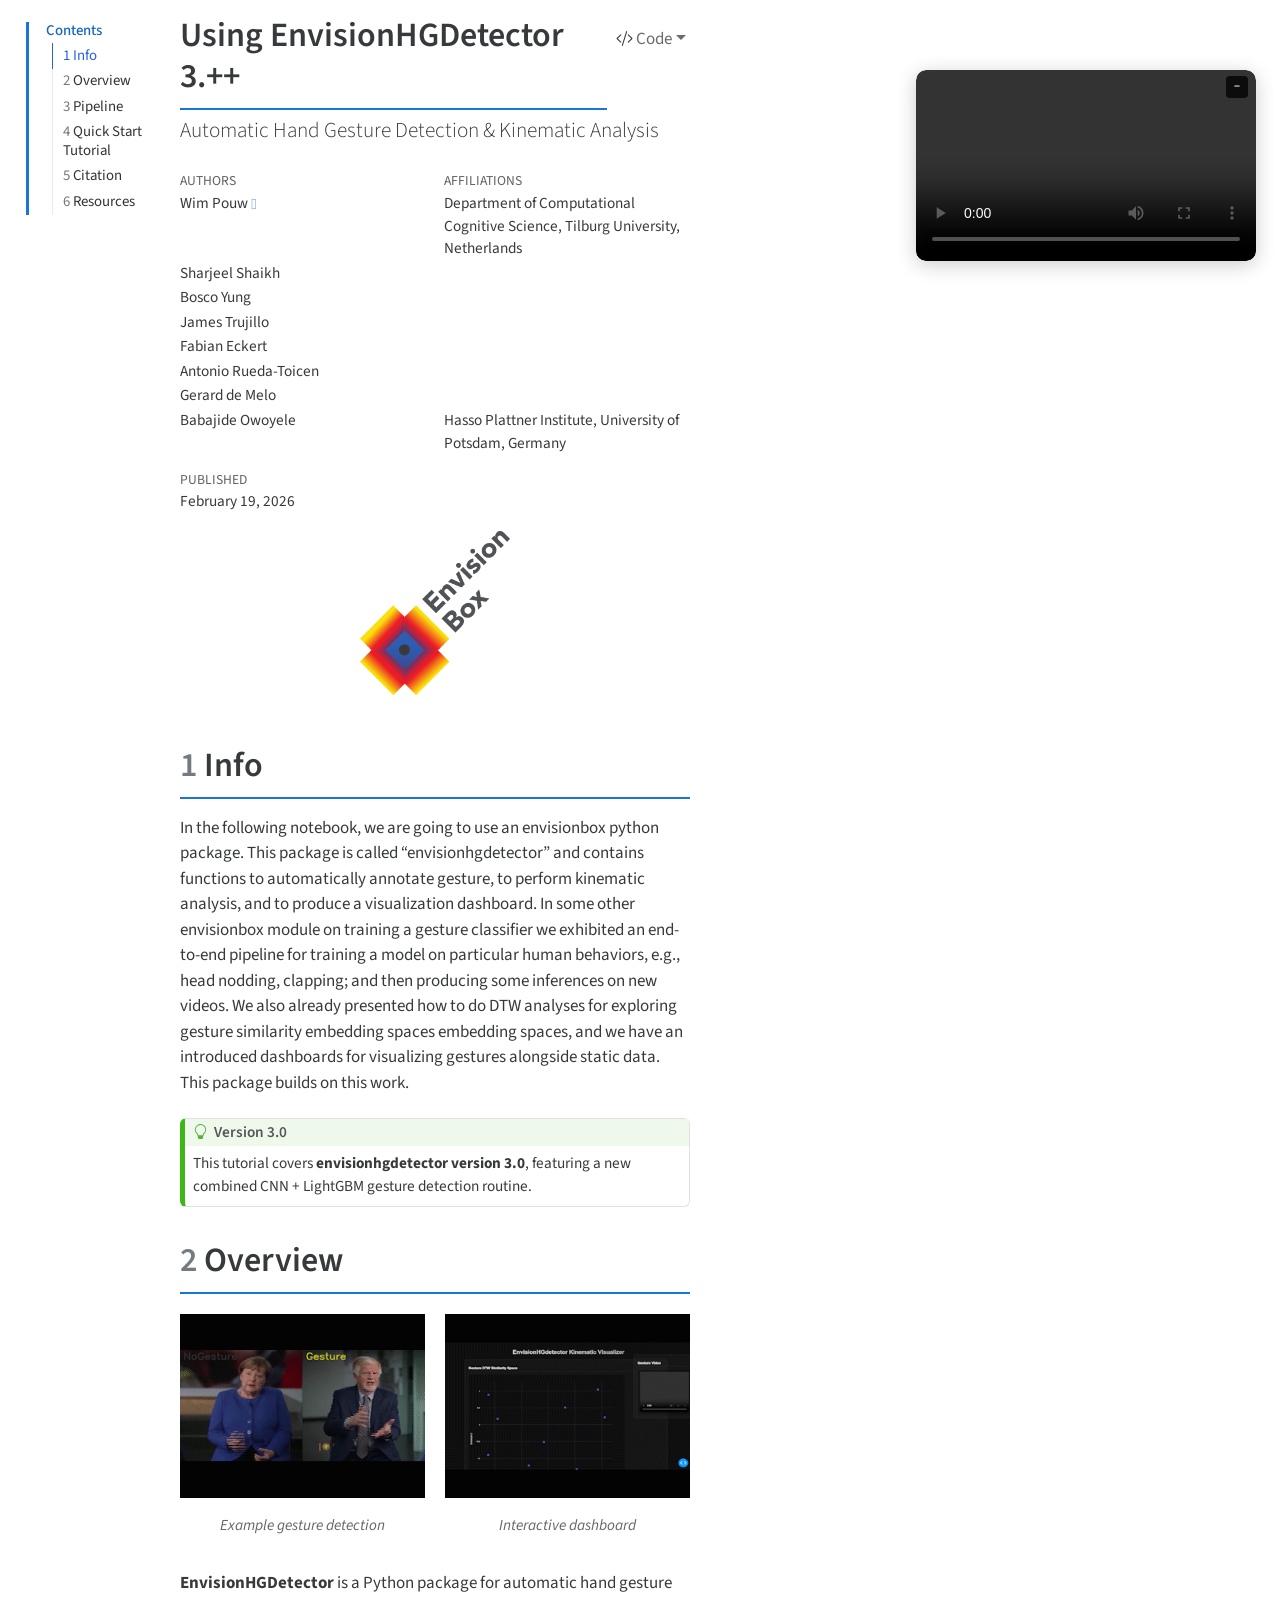
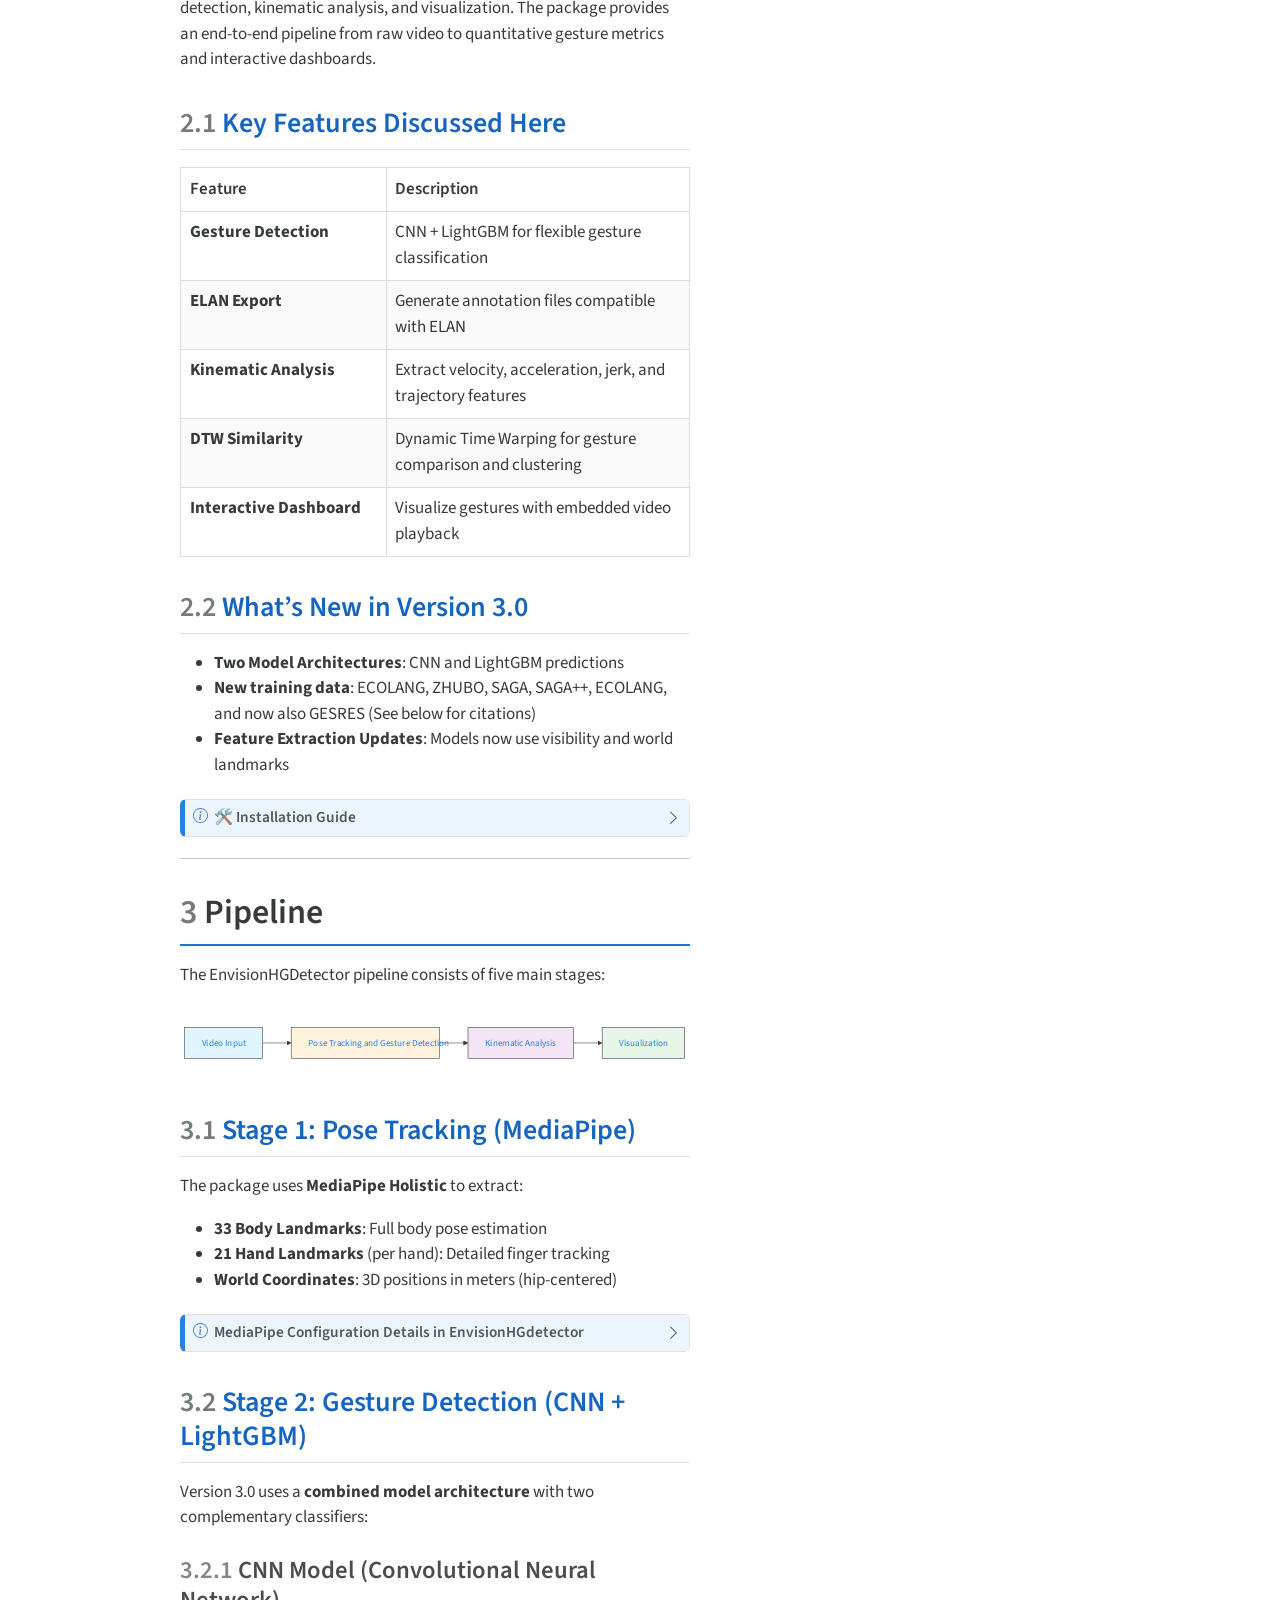
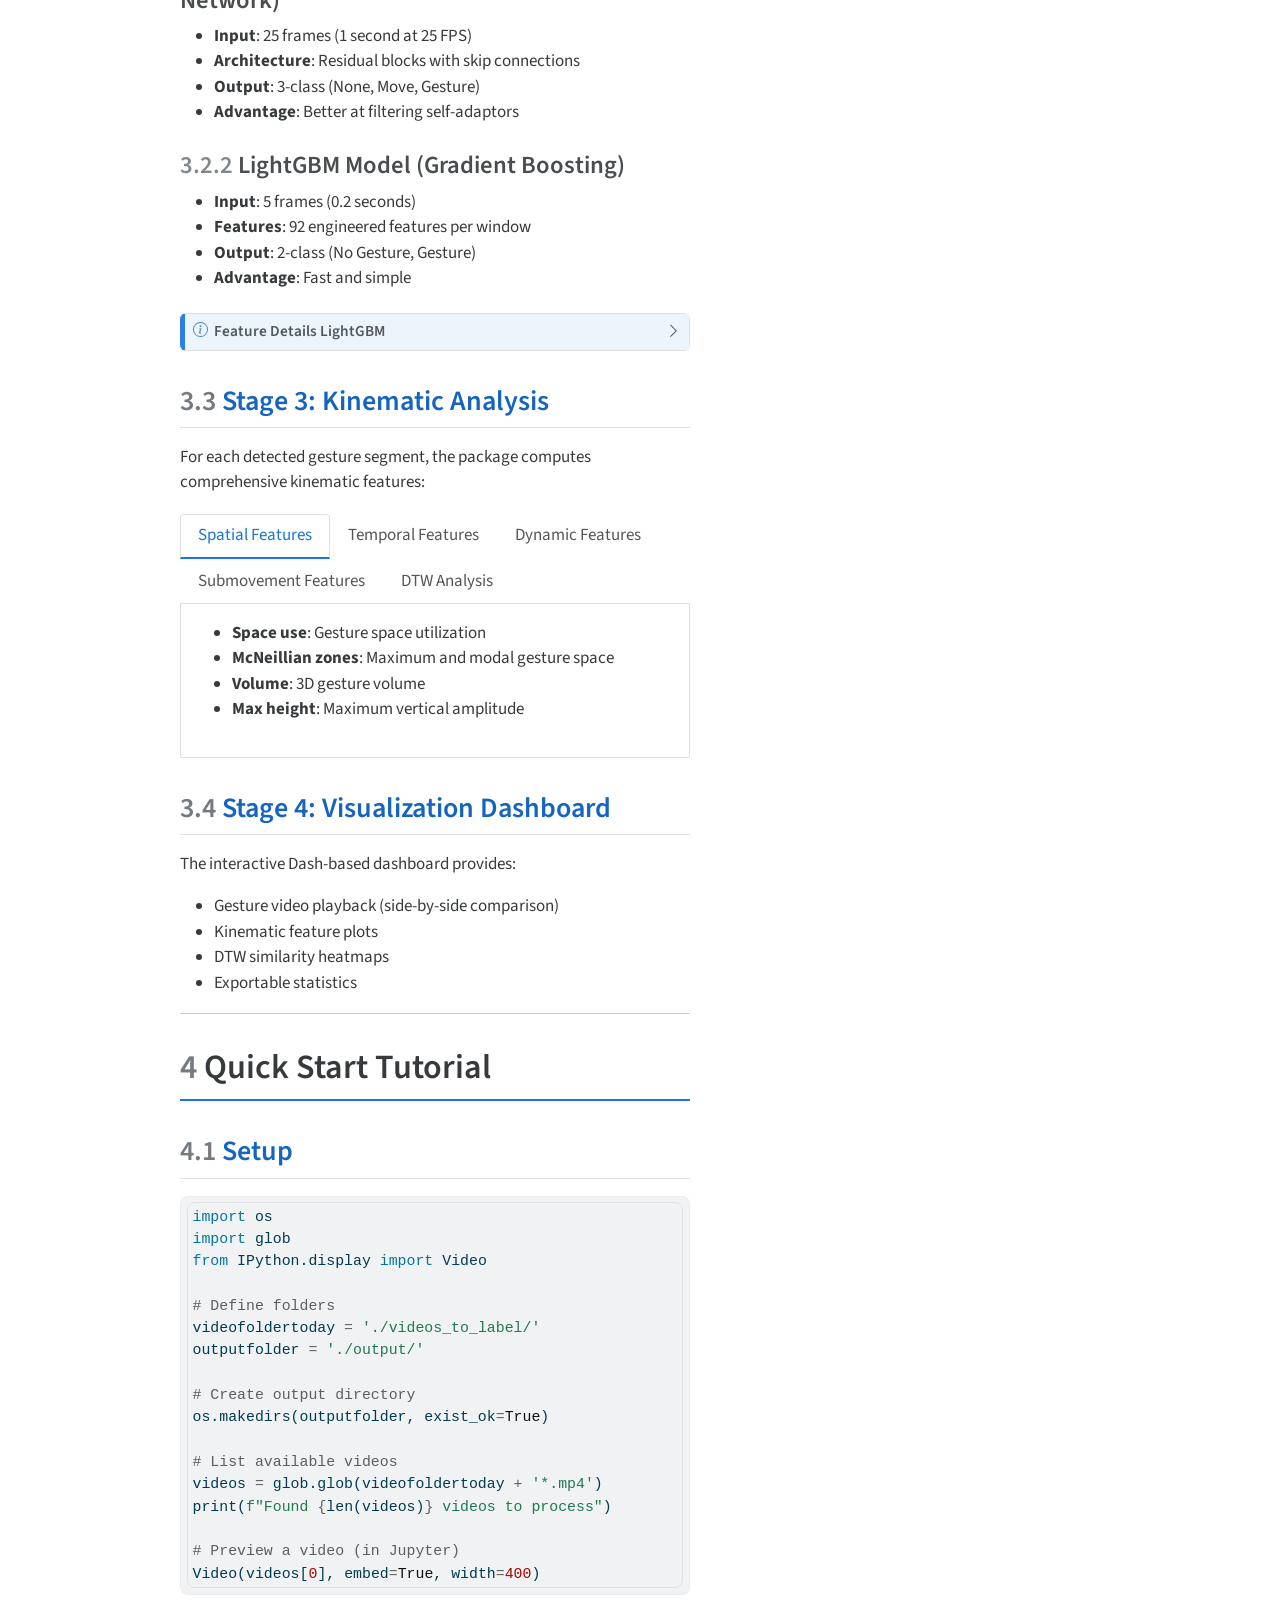
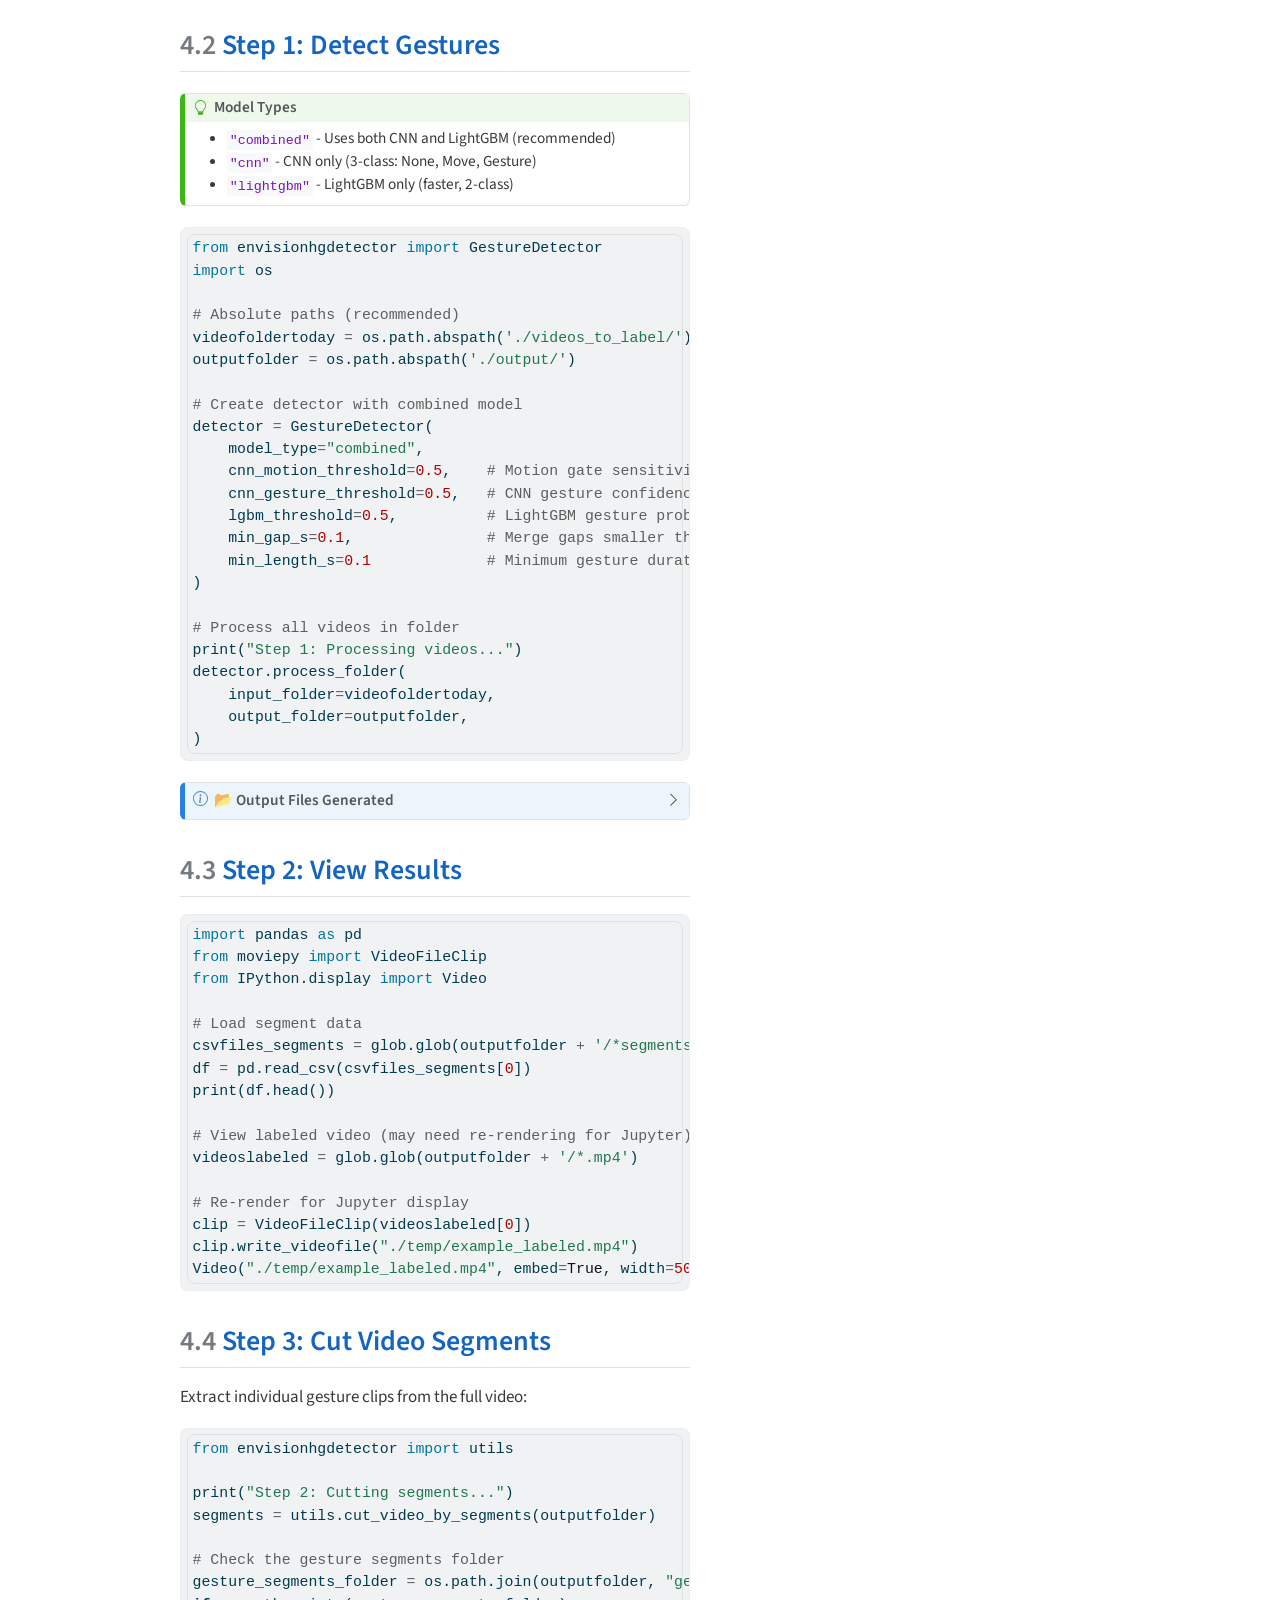
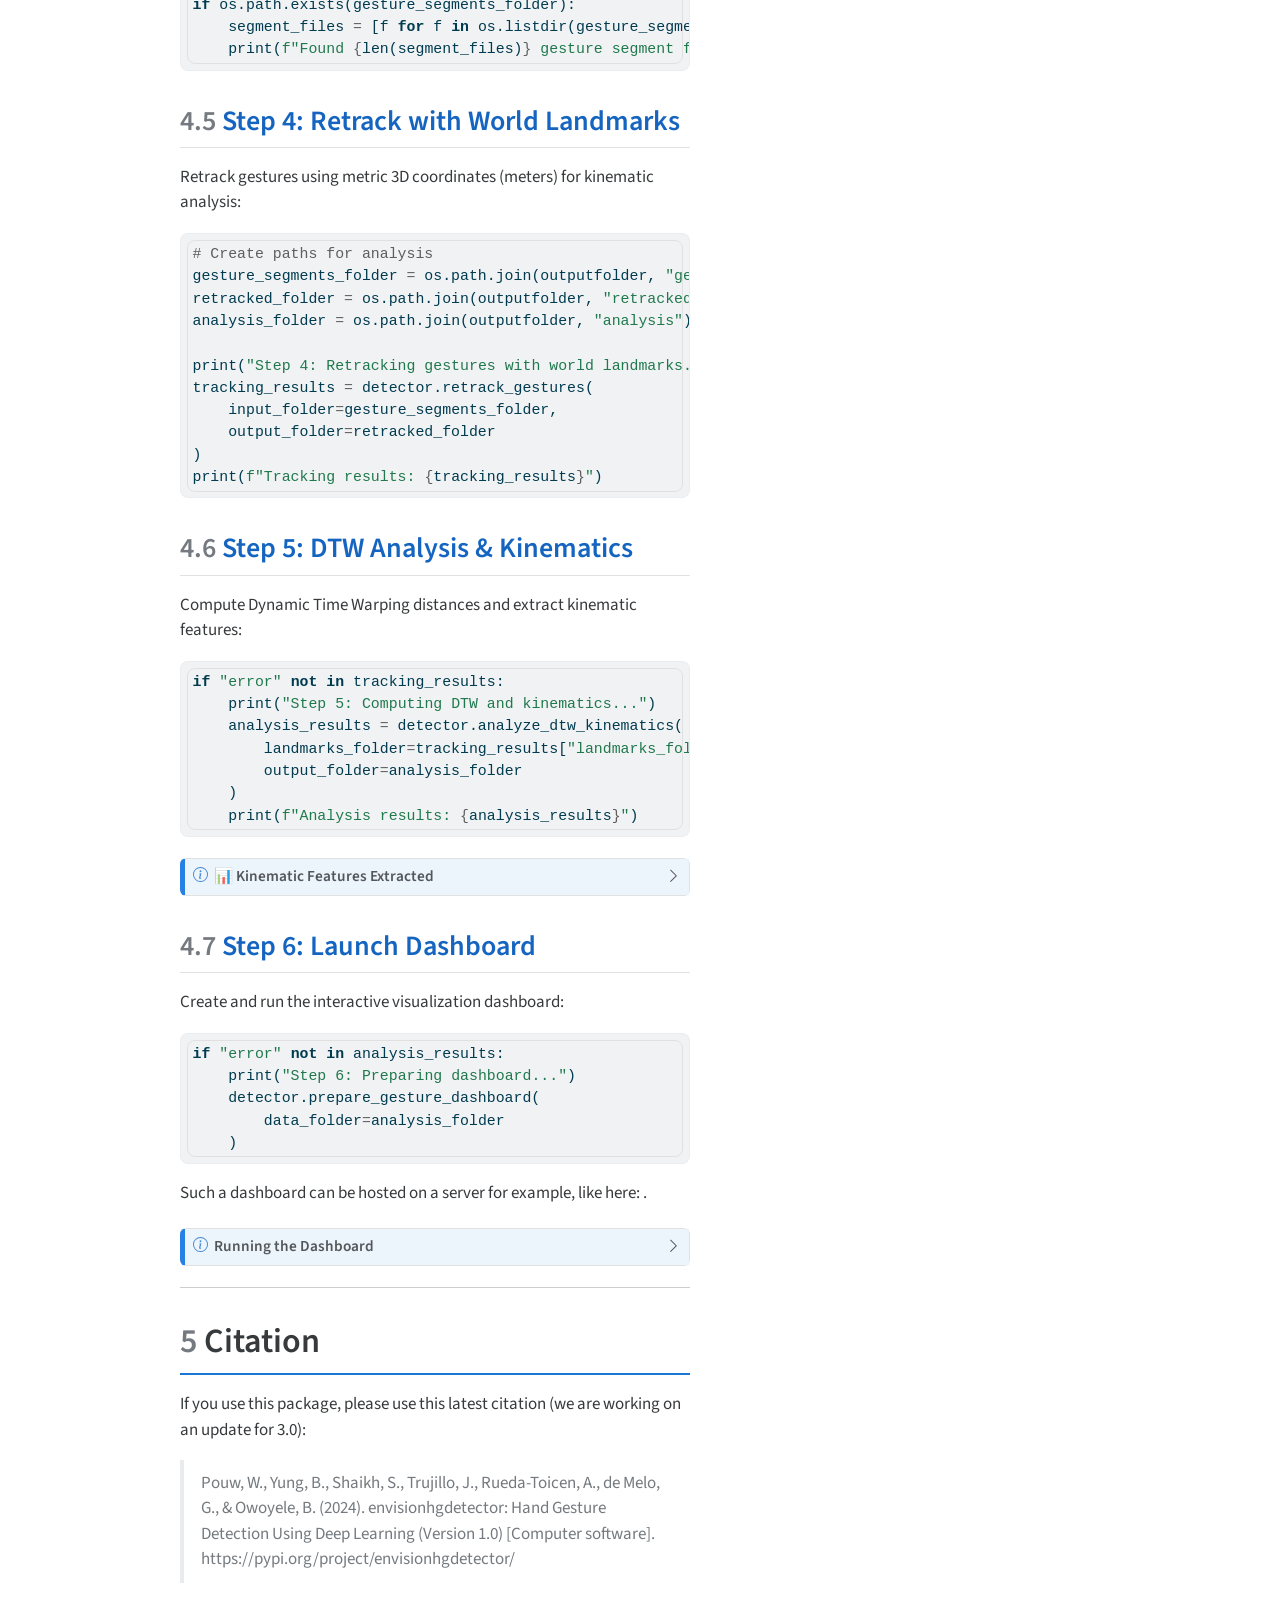
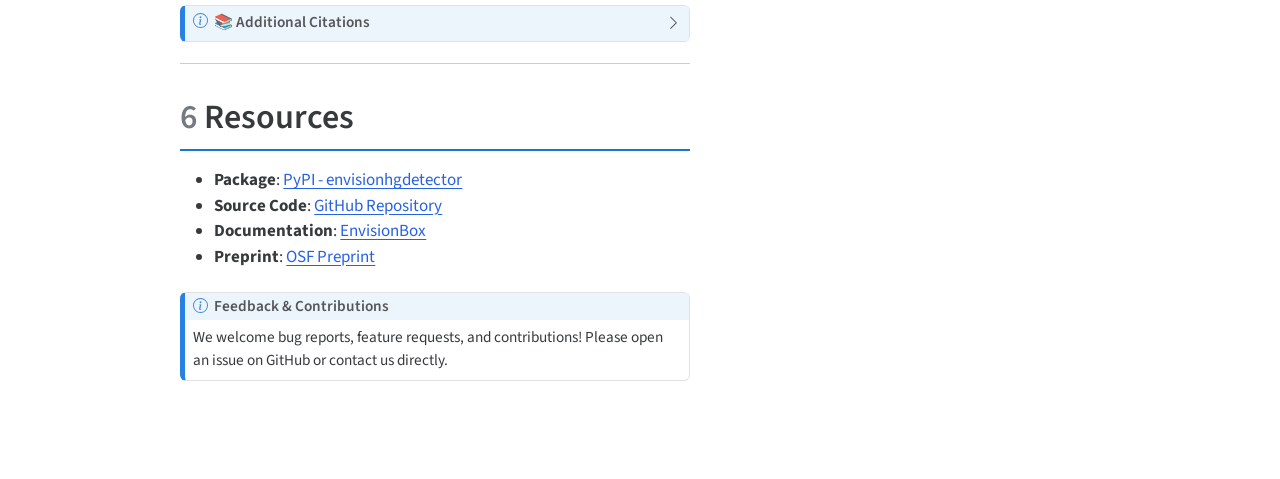
==== docs/index.html @ 5d078c23 "update" ====
<!DOCTYPE html>
<!-- saved from url=(0085)file:///D:/Research_projects/usingenvisionhgdetector/UsingEnvisionHGdetector_3_0.html -->
<html xmlns="http://www.w3.org/1999/xhtml" lang="en" xml:lang="en"><head><meta http-equiv="Content-Type" content="text/html; charset=UTF-8">


<meta name="generator" content="quarto-1.7.29">

<meta name="viewport" content="width=device-width, initial-scale=1.0, user-scalable=yes">

<meta name="author" content="Wim Pouw">
<meta name="author" content="Sharjeel Shaikh">
<meta name="author" content="Bosco Yung">
<meta name="author" content="James Trujillo">
<meta name="author" content="Fabian Eckert">
<meta name="author" content="Antonio Rueda-Toicen">
<meta name="author" content="Gerard de Melo">
<meta name="author" content="Babajide Owoyele">
<meta name="dcterms.date" content="2026-02-19">

<title>Using EnvisionHGDetector 3.++</title>
<style class="anchorjs"></style><style>
code{white-space: pre-wrap;}
span.smallcaps{font-variant: small-caps;}
div.columns{display: flex; gap: min(4vw, 1.5em);}
div.column{flex: auto; overflow-x: auto;}
div.hanging-indent{margin-left: 1.5em; text-indent: -1.5em;}
ul.task-list{list-style: none;}
ul.task-list li input[type="checkbox"] {
  width: 0.8em;
  margin: 0 0.8em 0.2em -1em; /* quarto-specific, see https://github.com/quarto-dev/quarto-cli/issues/4556 */ 
  vertical-align: middle;
}
/* CSS for syntax highlighting */
html { -webkit-text-size-adjust: 100%; }
pre > code.sourceCode { white-space: pre; position: relative; }
pre > code.sourceCode > span { display: inline-block; line-height: 1.25; }
pre > code.sourceCode > span:empty { height: 1.2em; }
.sourceCode { overflow: visible; }
code.sourceCode > span { color: inherit; text-decoration: inherit; }
div.sourceCode { margin: 1em 0; }
pre.sourceCode { margin: 0; }
@media screen {
div.sourceCode { overflow: auto; }
}
@media print {
pre > code.sourceCode { white-space: pre-wrap; }
pre > code.sourceCode > span { text-indent: -5em; padding-left: 5em; }
}
pre.numberSource code
  { counter-reset: source-line 0; }
pre.numberSource code > span
  { position: relative; left: -4em; counter-increment: source-line; }
pre.numberSource code > span > a:first-child::before
  { content: counter(source-line);
    position: relative; left: -1em; text-align: right; vertical-align: baseline;
    border: none; display: inline-block;
    -webkit-touch-callout: none; -webkit-user-select: none;
    -khtml-user-select: none; -moz-user-select: none;
    -ms-user-select: none; user-select: none;
    padding: 0 4px; width: 4em;
  }
pre.numberSource { margin-left: 3em;  padding-left: 4px; }
div.sourceCode
  {   }
@media screen {
pre > code.sourceCode > span > a:first-child::before { text-decoration: underline; }
}
</style>


<script src="./index_files/clipboard.min.js"></script>
<script src="./index_files/quarto.js" type="module"></script>
<script src="./index_files/tabsets.js" type="module"></script>
<script src="./index_files/popper.min.js"></script>
<script src="./index_files/tippy.umd.min.js"></script>
<script src="./index_files/anchor.min.js"></script>
<link href="./index_files/tippy.css" rel="stylesheet">
<link href="./index_files/quarto-syntax-highlighting-0815c480559380816a4d1ea211a47e91.css" rel="stylesheet" id="quarto-text-highlighting-styles">
<script src="./index_files/bootstrap.min.js"></script>
<link href="./index_files/bootstrap-icons.css" rel="stylesheet">
<link href="./index_files/bootstrap-813c323200a87c37e262811031999de4.min.css" rel="stylesheet" append-hash="true" id="quarto-bootstrap" data-mode="light">
<script src="./index_files/mermaid.min.js"></script>
<script src="./index_files/mermaid-init.js"></script>
<link href="./index_files/mermaid.css" rel="stylesheet">


<link rel="stylesheet" href="./index_files/styles.css">
<link rel="stylesheet" href="./index_files/sticky-video.css">
</head>

<body class="quarto-light">

<div id="quarto-content" class="page-columns page-rows-contents page-layout-article toc-left">
<div id="quarto-sidebar-toc-left" class="sidebar toc-left">
  <nav id="TOC" role="doc-toc" class="toc-active">
    <h2 id="toc-title">Contents</h2>
   
  <ul>
  <li><a href="file:///D:/Research_projects/usingenvisionhgdetector/UsingEnvisionHGdetector_3_0.html#info" id="toc-info" class="nav-link active" data-scroll-target="#info"><span class="header-section-number">1</span> Info</a></li>
  <li><a href="file:///D:/Research_projects/usingenvisionhgdetector/UsingEnvisionHGdetector_3_0.html#overview" id="toc-overview" class="nav-link" data-scroll-target="#overview"><span class="header-section-number">2</span> Overview</a>
  <ul class="collapse">
  <li><a href="file:///D:/Research_projects/usingenvisionhgdetector/UsingEnvisionHGdetector_3_0.html#key-features-discussed-here" id="toc-key-features-discussed-here" class="nav-link" data-scroll-target="#key-features-discussed-here"><span class="header-section-number">2.1</span> Key Features Discussed Here</a></li>
  <li><a href="file:///D:/Research_projects/usingenvisionhgdetector/UsingEnvisionHGdetector_3_0.html#whats-new-in-version-3.0" id="toc-whats-new-in-version-3.0" class="nav-link" data-scroll-target="#whats-new-in-version-3.0"><span class="header-section-number">2.2</span> What’s New in Version 3.0</a></li>
  </ul></li>
  <li><a href="file:///D:/Research_projects/usingenvisionhgdetector/UsingEnvisionHGdetector_3_0.html#pipeline" id="toc-pipeline" class="nav-link" data-scroll-target="#pipeline"><span class="header-section-number">3</span> Pipeline</a>
  <ul class="collapse">
  <li><a href="file:///D:/Research_projects/usingenvisionhgdetector/UsingEnvisionHGdetector_3_0.html#stage-1-pose-tracking-mediapipe" id="toc-stage-1-pose-tracking-mediapipe" class="nav-link" data-scroll-target="#stage-1-pose-tracking-mediapipe"><span class="header-section-number">3.1</span> Stage 1: Pose Tracking (MediaPipe)</a></li>
  <li><a href="file:///D:/Research_projects/usingenvisionhgdetector/UsingEnvisionHGdetector_3_0.html#stage-2-gesture-detection-cnn-lightgbm" id="toc-stage-2-gesture-detection-cnn-lightgbm" class="nav-link" data-scroll-target="#stage-2-gesture-detection-cnn-lightgbm"><span class="header-section-number">3.2</span> Stage 2: Gesture Detection (CNN + LightGBM)</a>
  <ul class="collapse">
  <li><a href="file:///D:/Research_projects/usingenvisionhgdetector/UsingEnvisionHGdetector_3_0.html#cnn-model-convolutional-neural-network" id="toc-cnn-model-convolutional-neural-network" class="nav-link" data-scroll-target="#cnn-model-convolutional-neural-network"><span class="header-section-number">3.2.1</span> CNN Model (Convolutional Neural Network)</a></li>
  <li><a href="file:///D:/Research_projects/usingenvisionhgdetector/UsingEnvisionHGdetector_3_0.html#lightgbm-model-gradient-boosting" id="toc-lightgbm-model-gradient-boosting" class="nav-link" data-scroll-target="#lightgbm-model-gradient-boosting"><span class="header-section-number">3.2.2</span> LightGBM Model (Gradient Boosting)</a></li>
  </ul></li>
  <li><a href="file:///D:/Research_projects/usingenvisionhgdetector/UsingEnvisionHGdetector_3_0.html#stage-3-kinematic-analysis" id="toc-stage-3-kinematic-analysis" class="nav-link" data-scroll-target="#stage-3-kinematic-analysis"><span class="header-section-number">3.3</span> Stage 3: Kinematic Analysis</a></li>
  <li><a href="file:///D:/Research_projects/usingenvisionhgdetector/UsingEnvisionHGdetector_3_0.html#stage-4-visualization-dashboard" id="toc-stage-4-visualization-dashboard" class="nav-link" data-scroll-target="#stage-4-visualization-dashboard"><span class="header-section-number">3.4</span> Stage 4: Visualization Dashboard</a></li>
  </ul></li>
  <li><a href="file:///D:/Research_projects/usingenvisionhgdetector/UsingEnvisionHGdetector_3_0.html#quick-start-tutorial" id="toc-quick-start-tutorial" class="nav-link" data-scroll-target="#quick-start-tutorial"><span class="header-section-number">4</span> Quick Start Tutorial</a>
  <ul class="collapse">
  <li><a href="file:///D:/Research_projects/usingenvisionhgdetector/UsingEnvisionHGdetector_3_0.html#setup" id="toc-setup" class="nav-link" data-scroll-target="#setup"><span class="header-section-number">4.1</span> Setup</a></li>
  <li><a href="file:///D:/Research_projects/usingenvisionhgdetector/UsingEnvisionHGdetector_3_0.html#step-1-detect-gestures" id="toc-step-1-detect-gestures" class="nav-link" data-scroll-target="#step-1-detect-gestures"><span class="header-section-number">4.2</span> Step 1: Detect Gestures</a></li>
  <li><a href="file:///D:/Research_projects/usingenvisionhgdetector/UsingEnvisionHGdetector_3_0.html#step-2-view-results" id="toc-step-2-view-results" class="nav-link" data-scroll-target="#step-2-view-results"><span class="header-section-number">4.3</span> Step 2: View Results</a></li>
  <li><a href="file:///D:/Research_projects/usingenvisionhgdetector/UsingEnvisionHGdetector_3_0.html#step-3-cut-video-segments" id="toc-step-3-cut-video-segments" class="nav-link" data-scroll-target="#step-3-cut-video-segments"><span class="header-section-number">4.4</span> Step 3: Cut Video Segments</a></li>
  <li><a href="file:///D:/Research_projects/usingenvisionhgdetector/UsingEnvisionHGdetector_3_0.html#step-4-retrack-with-world-landmarks" id="toc-step-4-retrack-with-world-landmarks" class="nav-link" data-scroll-target="#step-4-retrack-with-world-landmarks"><span class="header-section-number">4.5</span> Step 4: Retrack with World Landmarks</a></li>
  <li><a href="file:///D:/Research_projects/usingenvisionhgdetector/UsingEnvisionHGdetector_3_0.html#step-5-dtw-analysis-kinematics" id="toc-step-5-dtw-analysis-kinematics" class="nav-link" data-scroll-target="#step-5-dtw-analysis-kinematics"><span class="header-section-number">4.6</span> Step 5: DTW Analysis &amp; Kinematics</a></li>
  <li><a href="file:///D:/Research_projects/usingenvisionhgdetector/UsingEnvisionHGdetector_3_0.html#step-6-launch-dashboard" id="toc-step-6-launch-dashboard" class="nav-link" data-scroll-target="#step-6-launch-dashboard"><span class="header-section-number">4.7</span> Step 6: Launch Dashboard</a></li>
  </ul></li>
  <li><a href="file:///D:/Research_projects/usingenvisionhgdetector/UsingEnvisionHGdetector_3_0.html#citation" id="toc-citation" class="nav-link" data-scroll-target="#citation"><span class="header-section-number">5</span> Citation</a></li>
  <li><a href="file:///D:/Research_projects/usingenvisionhgdetector/UsingEnvisionHGdetector_3_0.html#resources" id="toc-resources" class="nav-link" data-scroll-target="#resources"><span class="header-section-number">6</span> Resources</a></li>
  </ul>
</nav>
</div>
<div id="quarto-margin-sidebar" class="sidebar margin-sidebar zindex-bottom">
</div>
<main class="content" id="quarto-document-content">

<header id="title-block-header" class="quarto-title-block default">
<div class="quarto-title">
<div class="quarto-title-block"><div><h1 class="title">Using EnvisionHGDetector 3.++</h1><button type="button" class="btn code-tools-button dropdown-toggle" id="quarto-code-tools-menu" data-bs-toggle="dropdown" aria-expanded="false"><i class="bi"></i> Code</button><ul class="dropdown-menu dropdown-menu-end" aria-labelelledby="quarto-code-tools-menu"><li><a id="quarto-show-all-code" class="dropdown-item" href="javascript:void(0)" role="button">Show All Code</a></li><li><a id="quarto-hide-all-code" class="dropdown-item" href="javascript:void(0)" role="button">Hide All Code</a></li><li><hr class="dropdown-divider"></li><li><a id="quarto-view-source" class="dropdown-item" href="javascript:void(0)" role="button">View Source</a></li></ul></div></div>
<p class="subtitle lead">Automatic Hand Gesture Detection &amp; Kinematic Analysis</p>
</div>


<div class="quarto-title-meta-author">
  <div class="quarto-title-meta-heading">Authors</div>
  <div class="quarto-title-meta-heading">Affiliations</div>
  
    <div class="quarto-title-meta-contents">
    <p class="author">Wim Pouw <a href="mailto:w.pouw@tilburguniversity.edu" class="quarto-title-author-email"><i class="bi bi-envelope"></i></a> </p>
  </div>
  <div class="quarto-title-meta-contents">
        <p class="affiliation">
            Department of Computational Cognitive Science, Tilburg University, Netherlands
          </p>
      </div>
    <div class="quarto-title-meta-contents">
    <p class="author">Sharjeel Shaikh </p>
  </div>
  <div class="quarto-title-meta-contents">
      </div>
    <div class="quarto-title-meta-contents">
    <p class="author">Bosco Yung </p>
  </div>
  <div class="quarto-title-meta-contents">
      </div>
    <div class="quarto-title-meta-contents">
    <p class="author">James Trujillo </p>
  </div>
  <div class="quarto-title-meta-contents">
      </div>
    <div class="quarto-title-meta-contents">
    <p class="author">Fabian Eckert </p>
  </div>
  <div class="quarto-title-meta-contents">
      </div>
    <div class="quarto-title-meta-contents">
    <p class="author">Antonio Rueda-Toicen </p>
  </div>
  <div class="quarto-title-meta-contents">
      </div>
    <div class="quarto-title-meta-contents">
    <p class="author">Gerard de Melo </p>
  </div>
  <div class="quarto-title-meta-contents">
      </div>
    <div class="quarto-title-meta-contents">
    <p class="author">Babajide Owoyele </p>
  </div>
  <div class="quarto-title-meta-contents">
        <p class="affiliation">
            Hasso Plattner Institute, University of Potsdam, Germany
          </p>
      </div>
  </div>

<div class="quarto-title-meta">

      
    <div>
    <div class="quarto-title-meta-heading">Published</div>
    <div class="quarto-title-meta-contents">
      <p class="date">February 19, 2026</p>
    </div>
  </div>
  
    
  </div>
  


</header>


<div class="video-widget" style="top: 70px;">
<video controls="" width="100%" style="display:block; height:auto;">
  <source src="https://envisionbox.org/videotutorials/tutorial_usingenvisionhgdetector_19022026.mp4" type="video/mp4">
  Your browser does not support the video tag.
</video>
<button class="video-toggle-btn">−</button></div>
<div class="quarto-figure quarto-figure-center">
<figure class="figure">
<p><img src="./index_files/envisionboxlogo20.png" class="img-fluid quarto-figure quarto-figure-center figure-img" width="150"></p>
</figure>
</div>
<section id="info" class="level1" data-number="1">
<h1 data-number="1"><span class="header-section-number">1</span> Info</h1>
<p>In the following notebook, we are going to use an envisionbox python package. This package is called “envisionhgdetector” and contains functions to automatically annotate gesture, to perform kinematic analysis, and to produce a visualization dashboard. In some other envisionbox module on training a gesture classifier we exhibited an end-to-end pipeline for training a model on particular human behaviors, e.g., head nodding, clapping; and then producing some inferences on new videos. We also already presented how to do DTW analyses for exploring gesture similarity embedding spaces embedding spaces, and we have an introduced dashboards for visualizing gestures alongside static data. This package builds on this work.</p>
<div class="callout callout-style-default callout-tip callout-titled">
<div class="callout-header d-flex align-content-center">
<div class="callout-icon-container">
<i class="callout-icon"></i>
</div>
<div class="callout-title-container flex-fill">
Version 3.0
</div>
</div>
<div class="callout-body-container callout-body">
<p>This tutorial covers <strong>envisionhgdetector version 3.0</strong>, featuring a new combined CNN + LightGBM gesture detection routine.</p>
</div>
</div>
</section>
<section id="overview" class="level1" data-number="2">
<h1 data-number="2"><span class="header-section-number">2</span> Overview</h1>
<div class="quarto-layout-panel" data-layout="[[1,1]]">
<div class="quarto-layout-row quarto-layout-valign-center">
<div class="quarto-layout-cell" style="flex-basis: 50.0%;justify-content: flex-start;">
<div class="quarto-figure quarto-figure-center">
<figure class="figure">
<p><img src="./index_files/ex.gif" class="img-fluid figure-img" width="300"></p>
<figcaption>Example gesture detection</figcaption>
</figure>
</div>
</div>
<div class="quarto-layout-cell" style="flex-basis: 50.0%;justify-content: flex-start;">
<div class="quarto-figure quarto-figure-center">
<figure class="figure">
<p><img src="./index_files/dashboard.gif" class="img-fluid figure-img" width="300"></p>
<figcaption>Interactive dashboard</figcaption>
</figure>
</div>
</div>
</div>
</div>
<p><strong>EnvisionHGDetector</strong> is a Python package for automatic hand gesture detection, kinematic analysis, and visualization. The package provides an end-to-end pipeline from raw video to quantitative gesture metrics and interactive dashboards.</p>
<section id="key-features-discussed-here" class="level2" data-number="2.1">
<h2 data-number="2.1" class="anchored" data-anchor-id="key-features-discussed-here"><span class="header-section-number">2.1</span> Key Features Discussed Here<a class="anchorjs-link " aria-label="Anchor" data-anchorjs-icon="" href="file:///D:/Research_projects/usingenvisionhgdetector/UsingEnvisionHGdetector_3_0.html#key-features-discussed-here" style="font: 1em / 1 anchorjs-icons; margin-left: 0.1875em; padding-right: 0.1875em; padding-left: 0.1875em;"></a></h2>
<table class="caption-top table">
<colgroup>
<col style="width: 40%">
<col style="width: 59%">
</colgroup>
<thead>
<tr class="header">
<th>Feature</th>
<th>Description</th>
</tr>
</thead>
<tbody>
<tr class="odd">
<td><strong>Gesture Detection</strong></td>
<td>CNN + LightGBM for flexible gesture classification</td>
</tr>
<tr class="even">
<td><strong>ELAN Export</strong></td>
<td>Generate annotation files compatible with ELAN</td>
</tr>
<tr class="odd">
<td><strong>Kinematic Analysis</strong></td>
<td>Extract velocity, acceleration, jerk, and trajectory features</td>
</tr>
<tr class="even">
<td><strong>DTW Similarity</strong></td>
<td>Dynamic Time Warping for gesture comparison and clustering</td>
</tr>
<tr class="odd">
<td><strong>Interactive Dashboard</strong></td>
<td>Visualize gestures with embedded video playback</td>
</tr>
</tbody>
</table>
</section>
<section id="whats-new-in-version-3.0" class="level2" data-number="2.2">
<h2 data-number="2.2" class="anchored" data-anchor-id="whats-new-in-version-3.0"><span class="header-section-number">2.2</span> What’s New in Version 3.0<a class="anchorjs-link " aria-label="Anchor" data-anchorjs-icon="" href="file:///D:/Research_projects/usingenvisionhgdetector/UsingEnvisionHGdetector_3_0.html#whats-new-in-version-3.0" style="font: 1em / 1 anchorjs-icons; margin-left: 0.1875em; padding-right: 0.1875em; padding-left: 0.1875em;"></a></h2>
<ul>
<li><strong>Two Model Architectures</strong>: CNN and LightGBM predictions</li>
<li><strong>New training data</strong>: ECOLANG, ZHUBO, SAGA, SAGA++, ECOLANG, and now also GESRES (See below for citations)</li>
<li><strong>Feature Extraction Updates</strong>: Models now use visibility and world landmarks</li>
</ul>
<div class="callout callout-style-default callout-note callout-titled">
<div class="callout-header d-flex align-content-center" data-bs-toggle="collapse" data-bs-target=".callout-3-contents" aria-controls="callout-3" aria-expanded="false" aria-label="Toggle callout">
<div class="callout-icon-container">
<i class="callout-icon"></i>
</div>
<div class="callout-title-container flex-fill">
🛠️ Installation Guide
</div>
<div class="callout-btn-toggle d-inline-block border-0 py-1 ps-1 pe-0 float-end"><i class="callout-toggle"></i></div>
</div>
<div id="callout-3" class="callout-3-contents callout-collapse collapse">
<div class="callout-body-container callout-body">
<section id="prerequisites" class="level3" data-number="2.2.1">
<h3 data-number="2.2.1" class="anchored" data-anchor-id="prerequisites"><span class="header-section-number">2.2.1</span> Prerequisites<a class="anchorjs-link " aria-label="Anchor" data-anchorjs-icon="" href="file:///D:/Research_projects/usingenvisionhgdetector/UsingEnvisionHGdetector_3_0.html#prerequisites" style="font: 1em / 1 anchorjs-icons; margin-left: 0.1875em; padding-right: 0.1875em; padding-left: 0.1875em;"></a></h3>
<ul>
<li><strong>Anaconda</strong> (recommended, NOT Miniconda) <a href="https://envisionbox.org/gettingstarted.html">see getting started</a></li>
<li>Python 3.10</li>
<li>C++ redistributables (Windows only)</li>
</ul>
<div class="tabset-margin-container"></div><div class="panel-tabset">
<ul class="nav nav-tabs" role="tablist"><li class="nav-item" role="presentation"><a class="nav-link active" id="tabset-1-1-tab" data-bs-toggle="tab" data-bs-target="#tabset-1-1" role="tab" aria-controls="tabset-1-1" aria-selected="true" href="file:///D:/Research_projects/usingenvisionhgdetector/UsingEnvisionHGdetector_3_0.html">Windows</a></li><li class="nav-item" role="presentation"><a class="nav-link" id="tabset-1-2-tab" data-bs-toggle="tab" data-bs-target="#tabset-1-2" role="tab" aria-controls="tabset-1-2" aria-selected="false" href="file:///D:/Research_projects/usingenvisionhgdetector/UsingEnvisionHGdetector_3_0.html" tabindex="-1">macOS</a></li><li class="nav-item" role="presentation"><a class="nav-link" id="tabset-1-3-tab" data-bs-toggle="tab" data-bs-target="#tabset-1-3" role="tab" aria-controls="tabset-1-3" aria-selected="false" href="file:///D:/Research_projects/usingenvisionhgdetector/UsingEnvisionHGdetector_3_0.html" tabindex="-1">Linux</a></li></ul>
<div class="tab-content">
<div id="tabset-1-1" class="tab-pane active" role="tabpanel" aria-labelledby="tabset-1-1-tab">
<p><strong>Step 1: Create Conda Environment</strong></p>
<div class="sourceCode" id="cb1"><pre class="sourceCode bash code-with-copy"><code class="sourceCode bash"><span id="cb1-1"><a href="file:///D:/Research_projects/usingenvisionhgdetector/UsingEnvisionHGdetector_3_0.html#cb1-1" aria-hidden="true" tabindex="-1"></a><span class="ex">conda</span> create <span class="at">-n</span> envision python=3.10</span>
<span id="cb1-2"><a href="file:///D:/Research_projects/usingenvisionhgdetector/UsingEnvisionHGdetector_3_0.html#cb1-2" aria-hidden="true" tabindex="-1"></a><span class="ex">conda</span> activate envision</span></code><button title="Copy to Clipboard" class="code-copy-button"><i class="bi"></i></button></pre></div>
<p><strong>Step 2: Install Dependencies (optional)</strong> Install any dependencies for your notebook.</p>
<div class="sourceCode" id="cb2"><pre class="sourceCode bash code-with-copy"><code class="sourceCode bash"><span id="cb2-1"><a href="file:///D:/Research_projects/usingenvisionhgdetector/UsingEnvisionHGdetector_3_0.html#cb2-1" aria-hidden="true" tabindex="-1"></a><span class="kw">(</span><span class="ex">envision</span><span class="kw">)</span> <span class="ex">pip</span> install <span class="at">-r</span> requirements.txt</span></code><button title="Copy to Clipboard" class="code-copy-button"><i class="bi"></i></button></pre></div>
<p><strong>Step 3: Install Package</strong> Base installation of the envisionhgdetector from PyPi. If that is already in your notebook requirements.txt you dont have to to do this again.</p>
<div class="sourceCode" id="cb3"><pre class="sourceCode bash code-with-copy"><code class="sourceCode bash"><span id="cb3-1"><a href="file:///D:/Research_projects/usingenvisionhgdetector/UsingEnvisionHGdetector_3_0.html#cb3-1" aria-hidden="true" tabindex="-1"></a><span class="kw">(</span><span class="ex">envision</span><span class="kw">)</span> <span class="ex">pip</span> install envisionhgdetector</span></code><button title="Copy to Clipboard" class="code-copy-button"><i class="bi"></i></button></pre></div>
<div class="callout callout-style-default callout-warning callout-titled">
<div class="callout-header d-flex align-content-center">
<div class="callout-icon-container">
<i class="callout-icon"></i>
</div>
<div class="callout-title-container flex-fill">
Warning
</div>
</div>
<div class="callout-body-container callout-body">
<p><strong>Windows Users</strong>: If you encounter TensorFlow errors, install the <a href="https://learn.microsoft.com/en-us/cpp/windows/latest-supported-vc-redist">Microsoft Visual C++ Redistributable</a>.</p>
</div>
</div>
</div>
<div id="tabset-1-2" class="tab-pane" role="tabpanel" aria-labelledby="tabset-1-2-tab">
<p>We would like to thank Fabian Eckert (<code>fabian.eckert@uni-koeln.de</code>) for helping out in testing the OS installation procedure. Please reach out to us if there are improvements here by emailing Wim Pouw (<code>w.pouw@tilburguniversity.edu</code>) and Fabian Eckert (who can test improvements on OS).</p>
<p>macOS requires a specific installation order due to MediaPipe compatibility:</p>
<p><strong>Step 1: Create Conda Environment</strong></p>
<div class="sourceCode" id="cb4"><pre class="sourceCode bash code-with-copy"><code class="sourceCode bash"><span id="cb4-1"><a href="file:///D:/Research_projects/usingenvisionhgdetector/UsingEnvisionHGdetector_3_0.html#cb4-1" aria-hidden="true" tabindex="-1"></a><span class="ex">conda</span> create <span class="at">-n</span> envision python=3.10</span>
<span id="cb4-2"><a href="file:///D:/Research_projects/usingenvisionhgdetector/UsingEnvisionHGdetector_3_0.html#cb4-2" aria-hidden="true" tabindex="-1"></a><span class="ex">conda</span> activate envision</span>
<span id="cb4-3"><a href="file:///D:/Research_projects/usingenvisionhgdetector/UsingEnvisionHGdetector_3_0.html#cb4-3" aria-hidden="true" tabindex="-1"></a><span class="kw">(</span><span class="ex">envision</span><span class="kw">)</span> <span class="ex">conda</span> install pip</span></code><button title="Copy to Clipboard" class="code-copy-button"><i class="bi"></i></button></pre></div>
<p><strong>Step 2: Install Dependencies</strong></p>
<p>Download <code>requirements_macos.txt</code> from the repository, then:</p>
<div class="sourceCode" id="cb5"><pre class="sourceCode bash code-with-copy"><code class="sourceCode bash"><span id="cb5-1"><a href="file:///D:/Research_projects/usingenvisionhgdetector/UsingEnvisionHGdetector_3_0.html#cb5-1" aria-hidden="true" tabindex="-1"></a><span class="kw">(</span><span class="ex">envision</span><span class="kw">)</span> <span class="bu">cd</span> /path/to/requirements_macos.txt</span>
<span id="cb5-2"><a href="file:///D:/Research_projects/usingenvisionhgdetector/UsingEnvisionHGdetector_3_0.html#cb5-2" aria-hidden="true" tabindex="-1"></a><span class="kw">(</span><span class="ex">envision</span><span class="kw">)</span> <span class="ex">pip</span> install <span class="at">-r</span> requirements_macos.txt</span></code><button title="Copy to Clipboard" class="code-copy-button"><i class="bi"></i></button></pre></div>
<p><strong>Step 3: Install Package (without dependencies)</strong></p>
<div class="sourceCode" id="cb6"><pre class="sourceCode bash code-with-copy"><code class="sourceCode bash"><span id="cb6-1"><a href="file:///D:/Research_projects/usingenvisionhgdetector/UsingEnvisionHGdetector_3_0.html#cb6-1" aria-hidden="true" tabindex="-1"></a><span class="kw">(</span><span class="ex">envision</span><span class="kw">)</span> <span class="ex">pip</span> install envisionhgdetector <span class="at">--no-deps</span></span></code><button title="Copy to Clipboard" class="code-copy-button"><i class="bi"></i></button></pre></div>
<p><strong>Step 4: Install LightGBM via Conda</strong></p>
<div class="sourceCode" id="cb7"><pre class="sourceCode bash code-with-copy"><code class="sourceCode bash"><span id="cb7-1"><a href="file:///D:/Research_projects/usingenvisionhgdetector/UsingEnvisionHGdetector_3_0.html#cb7-1" aria-hidden="true" tabindex="-1"></a><span class="kw">(</span><span class="ex">envision</span><span class="kw">)</span> <span class="ex">conda</span> install <span class="at">-c</span> conda-forge lightgbm</span></code><button title="Copy to Clipboard" class="code-copy-button"><i class="bi"></i></button></pre></div>
<p><strong>Step 5: Force Reinstall Compatible Versions</strong></p>
<div class="sourceCode" id="cb8"><pre class="sourceCode bash code-with-copy"><code class="sourceCode bash"><span id="cb8-1"><a href="file:///D:/Research_projects/usingenvisionhgdetector/UsingEnvisionHGdetector_3_0.html#cb8-1" aria-hidden="true" tabindex="-1"></a><span class="kw">(</span><span class="ex">envision</span><span class="kw">)</span> <span class="ex">conda</span> install <span class="at">--force-reinstall</span> numpy==1.26.4 pandas</span></code><button title="Copy to Clipboard" class="code-copy-button"><i class="bi"></i></button></pre></div>
</div>
<div id="tabset-1-3" class="tab-pane" role="tabpanel" aria-labelledby="tabset-1-3-tab">
<p>Follow the Windows instructions. If you encounter issues with MediaPipe, try the macOS approach.</p>
</div>
</div>
</div>
</section>
<section id="verify-installation" class="level3" data-number="2.2.2">
<h3 data-number="2.2.2" class="anchored" data-anchor-id="verify-installation"><span class="header-section-number">2.2.2</span> Verify Installation<a class="anchorjs-link " aria-label="Anchor" data-anchorjs-icon="" href="file:///D:/Research_projects/usingenvisionhgdetector/UsingEnvisionHGdetector_3_0.html#verify-installation" style="font: 1em / 1 anchorjs-icons; margin-left: 0.1875em; padding-right: 0.1875em; padding-left: 0.1875em;"></a></h3>
<div class="sourceCode" id="cb9"><pre class="sourceCode python code-with-copy"><code class="sourceCode python"><span id="cb9-1"><a href="file:///D:/Research_projects/usingenvisionhgdetector/UsingEnvisionHGdetector_3_0.html#cb9-1" aria-hidden="true" tabindex="-1"></a><span class="im">from</span> envisionhgdetector <span class="im">import</span> GestureDetector</span>
<span id="cb9-2"><a href="file:///D:/Research_projects/usingenvisionhgdetector/UsingEnvisionHGdetector_3_0.html#cb9-2" aria-hidden="true" tabindex="-1"></a><span class="bu">print</span>(<span class="st">"Installation successful!"</span>)</span></code><button title="Copy to Clipboard" class="code-copy-button"><i class="bi"></i></button></pre></div>
</section>
</div>
</div>
</div>
<hr>
</section>
</section>
<section id="pipeline" class="level1" data-number="3">
<h1 data-number="3"><span class="header-section-number">3</span> Pipeline</h1>
<p>The EnvisionHGDetector pipeline consists of five main stages:</p>
<div class="cell" data-layout-align="default">
<div class="cell-output-display">
<div class="quarto-figure-default">
<p></p><figure class="figure"><p></p>
<div>

<svg aria-roledescription="flowchart-v2" role="graphics-document document" viewBox="0.00000762939453125 0 892.77685546875 70" style="max-width: 892.77685546875px;" class="flowchart mermaid-js" xmlns:xlink="http://www.w3.org/1999/xlink" xmlns="http://www.w3.org/2000/svg" width="100%" id="mermaid-1"><style>#mermaid-1{font-family:"trebuchet ms",verdana,arial,sans-serif;font-size:16px;fill:#333;}#mermaid-1 .error-icon{fill:#552222;}#mermaid-1 .error-text{fill:#552222;stroke:#552222;}#mermaid-1 .edge-thickness-normal{stroke-width:1px;}#mermaid-1 .edge-thickness-thick{stroke-width:3.5px;}#mermaid-1 .edge-pattern-solid{stroke-dasharray:0;}#mermaid-1 .edge-thickness-invisible{stroke-width:0;fill:none;}#mermaid-1 .edge-pattern-dashed{stroke-dasharray:3;}#mermaid-1 .edge-pattern-dotted{stroke-dasharray:2;}#mermaid-1 .marker{fill:#333333;stroke:#333333;}#mermaid-1 .marker.cross{stroke:#333333;}#mermaid-1 svg{font-family:"trebuchet ms",verdana,arial,sans-serif;font-size:16px;}#mermaid-1 p{margin:0;}#mermaid-1 .label{font-family:"trebuchet ms",verdana,arial,sans-serif;color:#333;}#mermaid-1 .cluster-label text{fill:#333;}#mermaid-1 .cluster-label span{color:#333;}#mermaid-1 .cluster-label span p{background-color:transparent;}#mermaid-1 .label text,#mermaid-1 span{fill:#333;color:#333;}#mermaid-1 .node rect,#mermaid-1 .node circle,#mermaid-1 .node ellipse,#mermaid-1 .node polygon,#mermaid-1 .node path{fill:#ECECFF;stroke:#9370DB;stroke-width:1px;}#mermaid-1 .rough-node .label text,#mermaid-1 .node .label text{text-anchor:middle;}#mermaid-1 .node .katex path{fill:#000;stroke:#000;stroke-width:1px;}#mermaid-1 .node .label{text-align:center;}#mermaid-1 .node.clickable{cursor:pointer;}#mermaid-1 .arrowheadPath{fill:#333333;}#mermaid-1 .edgePath .path{stroke:#333333;stroke-width:2.0px;}#mermaid-1 .flowchart-link{stroke:#333333;fill:none;}#mermaid-1 .edgeLabel{background-color:rgba(232,232,232, 0.8);text-align:center;}#mermaid-1 .edgeLabel p{background-color:rgba(232,232,232, 0.8);}#mermaid-1 .edgeLabel rect{opacity:0.5;background-color:rgba(232,232,232, 0.8);fill:rgba(232,232,232, 0.8);}#mermaid-1 .labelBkg{background-color:rgba(232, 232, 232, 0.5);}#mermaid-1 .cluster rect{fill:#ffffde;stroke:#aaaa33;stroke-width:1px;}#mermaid-1 .cluster text{fill:#333;}#mermaid-1 .cluster span{color:#333;}#mermaid-1 div.mermaidTooltip{position:absolute;text-align:center;max-width:200px;padding:2px;font-family:"trebuchet ms",verdana,arial,sans-serif;font-size:12px;background:hsl(80, 100%, 96.2745098039%);border:1px solid #aaaa33;border-radius:2px;pointer-events:none;z-index:100;}#mermaid-1 .flowchartTitleText{text-anchor:middle;font-size:18px;fill:#333;}#mermaid-1 .label text{fill:var(--mermaid-fg-color);}#mermaid-1 .node circle,#mermaid-1 .node ellipse,#mermaid-1 .node path,#mermaid-1 .node polygon,#mermaid-1 .node rect{fill:var(--mermaid-node-bg-color);stroke:var(--mermaid-node-fg-color);}#mermaid-1 marker{fill:var(--mermaid-edge-color)!important;}#mermaid-1 .edgeLabel .label rect{fill:#0000;}#mermaid-1 .label{color:var(--mermaid-label-fg-color);font-family:var(--mermaid-font-family);font-weight:var(--mermaid-font-weight);}#mermaid-1 .label foreignObject{line-height:normal;overflow:visible;}#mermaid-1 .label div .edgeLabel{color:var(--mermaid-label-fg-color);}#mermaid-1 .edgeLabel,#mermaid-1 .edgeLabel rect,#mermaid-1 .label div .edgeLabel{background-color:var(--mermaid-label-bg-color);}#mermaid-1 .edgeLabel,#mermaid-1 .edgeLabel rect{fill:var(--mermaid-label-bg-color);color:var(--mermaid-edge-color);}#mermaid-1 .edgePath .path,#mermaid-1 .flowchart-link{stroke:var(--mermaid-edge-color);}#mermaid-1 .edgePath .arrowheadPath{fill:var(--mermaid-edge-color);stroke:none;}#mermaid-1 .cluster rect{fill:var(--mermaid-fg-color--lightest);stroke:var(--mermaid-fg-color--lighter);}#mermaid-1 .cluster span{color:var(--mermaid-label-fg-color);font-family:var(--mermaid-font-family);font-weight:var(--mermaid-font-weight);}#mermaid-1 defs #flowchart-circleEnd,#mermaid-1 defs #flowchart-circleStart,#mermaid-1 defs #flowchart-crossEnd,#mermaid-1 defs #flowchart-crossStart,#mermaid-1 defs #flowchart-pointEnd,#mermaid-1 defs #flowchart-pointStart{stroke:none;}#mermaid-1 g.classGroup line,#mermaid-1 g.classGroup rect{fill:var(--mermaid-node-bg-color);stroke:var(--mermaid-node-fg-color);}#mermaid-1 g.classGroup text{fill:var(--mermaid-label-fg-color);font-family:var(--mermaid-font-family);font-weight:var(--mermaid-font-weight);}#mermaid-1 .classLabel .box{fill:var(--mermaid-label-bg-color);background-color:var(--mermaid-label-bg-color);opacity:1;}#mermaid-1 .classLabel .label{fill:var(--mermaid-label-fg-color);font-family:var(--mermaid-font-family);font-weight:var(--mermaid-font-weight);}#mermaid-1 .node .divider{stroke:var(--mermaid-node-fg-color);}#mermaid-1 .relation{stroke:var(--mermaid-edge-color);}#mermaid-1 .cardinality{fill:var(--mermaid-label-fg-color);font-family:var(--mermaid-font-family);font-weight:var(--mermaid-font-weight);}#mermaid-1 .cardinality text{fill:inherit!important;}#mermaid-1 defs #classDiagram-compositionEnd,#mermaid-1 defs #classDiagram-compositionStart,#mermaid-1 defs #classDiagram-dependencyEnd,#mermaid-1 defs #classDiagram-dependencyStart,#mermaid-1 defs #classDiagram-extensionEnd,#mermaid-1 defs #classDiagram-extensionStart{fill:var(--mermaid-edge-color)!important;stroke:var(--mermaid-edge-color)!important;}#mermaid-1 defs #classDiagram-aggregationEnd,#mermaid-1 defs #classDiagram-aggregationStart{fill:var(--mermaid-label-bg-color)!important;stroke:var(--mermaid-edge-color)!important;}#mermaid-1 g.stateGroup rect{fill:var(--mermaid-node-bg-color);stroke:var(--mermaid-node-fg-color);}#mermaid-1 g.stateGroup .state-title{fill:var(--mermaid-label-fg-color)!important;font-family:var(--mermaid-font-family);font-weight:var(--mermaid-font-weight);}#mermaid-1 g.stateGroup .composit{fill:var(--mermaid-label-bg-color);}#mermaid-1 .nodeLabel{color:var(--mermaid-label-fg-color);font-family:var(--mermaid-font-family);font-weight:var(--mermaid-font-weight);}#mermaid-1 .node circle.state-end,#mermaid-1 .node circle.state-start,#mermaid-1 .start-state{fill:var(--mermaid-edge-color);stroke:none;}#mermaid-1 .end-state-inner,#mermaid-1 .end-state-outer{fill:var(--mermaid-edge-color);}#mermaid-1 .end-state-inner,#mermaid-1 .node circle.state-end{stroke:var(--mermaid-label-bg-color);}#mermaid-1 .transition{stroke:var(--mermaid-edge-color);}#mermaid-1 [id^=state-fork] rect,#mermaid-1 [id^=state-join] rect{fill:var(--mermaid-edge-color)!important;stroke:none!important;}#mermaid-1 .statediagram-cluster.statediagram-cluster .inner{fill:var(--mermaid-bg-color);}#mermaid-1 .statediagram-cluster rect{fill:var(--mermaid-node-bg-color);stroke:var(--mermaid-node-fg-color);}#mermaid-1 .statediagram-state rect.divider{fill:var(--mermaid-fg-color--lightest);stroke:var(--mermaid-fg-color--lighter);}#mermaid-1 defs #statediagram-barbEnd{stroke:var(--mermaid-edge-color);}#mermaid-1 .entityBox{fill:var(--mermaid-label-bg-color);stroke:var(--mermaid-node-fg-color);}#mermaid-1 .entityLabel{fill:var(--mermaid-label-fg-color);font-family:var(--mermaid-font-family);font-weight:var(--mermaid-font-weight);}#mermaid-1 .relationshipLabelBox{fill:var(--mermaid-label-bg-color);fill-opacity:1;background-color:var(--mermaid-label-bg-color);opacity:1;}#mermaid-1 .relationshipLabel{fill:var(--mermaid-label-fg-color);}#mermaid-1 .relationshipLine{stroke:var(--mermaid-edge-color);}#mermaid-1 defs #ONE_OR_MORE_END *,#mermaid-1 defs #ONE_OR_MORE_START *,#mermaid-1 defs #ONLY_ONE_END *,#mermaid-1 defs #ONLY_ONE_START *,#mermaid-1 defs #ZERO_OR_MORE_END *,#mermaid-1 defs #ZERO_OR_MORE_START *,#mermaid-1 defs #ZERO_OR_ONE_END *,#mermaid-1 defs #ZERO_OR_ONE_START *{stroke:var(--mermaid-edge-color)!important;}#mermaid-1 .actor,#mermaid-1 defs #ZERO_OR_MORE_END circle,#mermaid-1 defs #ZERO_OR_MORE_START circle{fill:var(--mermaid-label-bg-color);}#mermaid-1 .actor{stroke:var(--mermaid-node-fg-color);}#mermaid-1 text.actor&gt;tspan{fill:var(--mermaid-label-fg-color);font-family:var(--mermaid-font-family);font-weight:var(--mermaid-font-weight);}#mermaid-1 line{stroke:var(--mermaid-fg-color--lighter);}#mermaid-1 .messageLine0,#mermaid-1 .messageLine1{stroke:var(--mermaid-edge-color);}#mermaid-1 .loopText&gt;tspan,#mermaid-1 .messageText,#mermaid-1 .noteText&gt;tspan{fill:var(--mermaid-edge-color);stroke:none;font-family:var(--mermaid-font-family)!important;font-weight:var(--mermaid-font-weight)!important;}#mermaid-1 .noteText&gt;tspan{fill:#000;}#mermaid-1 #arrowhead path{fill:var(--mermaid-edge-color);stroke:none;}#mermaid-1 .loopLine{stroke:var(--mermaid-node-fg-color);}#mermaid-1 .labelBox,#mermaid-1 .loopLine{fill:var(--mermaid-node-bg-color);}#mermaid-1 .labelBox{stroke:none;}#mermaid-1 .labelText,#mermaid-1 .labelText&gt;span{fill:var(--mermaid-node-fg-color);font-family:var(--mermaid-font-family);font-weight:var(--mermaid-font-weight);}#mermaid-1 :root{--mermaid-font-family:"trebuchet ms",verdana,arial,sans-serif;}</style><g><marker orient="auto" markerHeight="8" markerWidth="8" markerUnits="userSpaceOnUse" refY="5" refX="5" viewBox="0 0 10 10" class="marker flowchart-v2" id="mermaid-1_flowchart-v2-pointEnd"><path style="stroke-width: 1; stroke-dasharray: 1, 0;" class="arrowMarkerPath" d="M 0 0 L 10 5 L 0 10 z"></path></marker><marker orient="auto" markerHeight="8" markerWidth="8" markerUnits="userSpaceOnUse" refY="5" refX="4.5" viewBox="0 0 10 10" class="marker flowchart-v2" id="mermaid-1_flowchart-v2-pointStart"><path style="stroke-width: 1; stroke-dasharray: 1, 0;" class="arrowMarkerPath" d="M 0 5 L 10 10 L 10 0 z"></path></marker><marker orient="auto" markerHeight="11" markerWidth="11" markerUnits="userSpaceOnUse" refY="5" refX="11" viewBox="0 0 10 10" class="marker flowchart-v2" id="mermaid-1_flowchart-v2-circleEnd"><circle style="stroke-width: 1; stroke-dasharray: 1, 0;" class="arrowMarkerPath" r="5" cy="5" cx="5"></circle></marker><marker orient="auto" markerHeight="11" markerWidth="11" markerUnits="userSpaceOnUse" refY="5" refX="-1" viewBox="0 0 10 10" class="marker flowchart-v2" id="mermaid-1_flowchart-v2-circleStart"><circle style="stroke-width: 1; stroke-dasharray: 1, 0;" class="arrowMarkerPath" r="5" cy="5" cx="5"></circle></marker><marker orient="auto" markerHeight="11" markerWidth="11" markerUnits="userSpaceOnUse" refY="5.2" refX="12" viewBox="0 0 11 11" class="marker cross flowchart-v2" id="mermaid-1_flowchart-v2-crossEnd"><path style="stroke-width: 2; stroke-dasharray: 1, 0;" class="arrowMarkerPath" d="M 1,1 l 9,9 M 10,1 l -9,9"></path></marker><marker orient="auto" markerHeight="11" markerWidth="11" markerUnits="userSpaceOnUse" refY="5.2" refX="-1" viewBox="0 0 11 11" class="marker cross flowchart-v2" id="mermaid-1_flowchart-v2-crossStart"><path style="stroke-width: 2; stroke-dasharray: 1, 0;" class="arrowMarkerPath" d="M 1,1 l 9,9 M 10,1 l -9,9"></path></marker><g class="root"><g class="clusters"></g><g class="edgePaths"><path marker-end="url(#mermaid-1_flowchart-v2-pointEnd)" style="" class="edge-thickness-normal edge-pattern-solid edge-thickness-normal edge-pattern-solid flowchart-link" id="L_A_B_0" d="M144.821,35L148.988,35C153.155,35,161.488,35,167.738,35C173.988,35,178.155,35,181.655,35C185.155,35,187.988,35,189.405,35L190.821,35"></path><path marker-end="url(#mermaid-1_flowchart-v2-pointEnd)" style="" class="edge-thickness-normal edge-pattern-solid edge-thickness-normal edge-pattern-solid flowchart-link" id="L_B_C_1" d="M454.821,35L458.988,35C463.155,35,471.488,35,477.738,35C483.988,35,488.155,35,491.655,35C495.155,35,497.988,35,499.405,35L500.821,35"></path><path marker-end="url(#mermaid-1_flowchart-v2-pointEnd)" style="" class="edge-thickness-normal edge-pattern-solid edge-thickness-normal edge-pattern-solid flowchart-link" id="L_C_D_2" d="M690.071,35L694.238,35C698.405,35,706.738,35,712.988,35C719.238,35,723.405,35,726.905,35C730.405,35,733.238,35,734.655,35L736.071,35"></path></g><g class="edgeLabels"><g class="edgeLabel"><g transform="translate(0, 0)" class="label"><foreignobject height="0" width="0"><div style="display: table-cell; white-space: nowrap; line-height: 1.5; max-width: 200px; text-align: center;" class="labelBkg" xmlns="http://www.w3.org/1999/xhtml"><span class="edgeLabel"></span></div></foreignobject></g></g><g class="edgeLabel"><g transform="translate(0, 0)" class="label"><foreignobject height="0" width="0"><div style="display: table-cell; white-space: nowrap; line-height: 1.5; max-width: 200px; text-align: center;" class="labelBkg" xmlns="http://www.w3.org/1999/xhtml"><span class="edgeLabel"></span></div></foreignobject></g></g><g class="edgeLabel"><g transform="translate(0, 0)" class="label"><foreignobject height="0" width="0"><div style="display: table-cell; white-space: nowrap; line-height: 1.5; max-width: 200px; text-align: center;" class="labelBkg" xmlns="http://www.w3.org/1999/xhtml"><span class="edgeLabel"></span></div></foreignobject></g></g></g><g class="nodes"><g transform="translate(76.41072082519531, 35)" id="flowchart-A-0" class="node default"><rect height="54.00000190734863" width="136.8214340209961" y="-27.000000953674316" x="-68.41071701049805" data-et="node" data-id="abc" style="fill:#e1f5fe !important" class="basic label-container"></rect><g transform="translate(-38.41071701049805, -12.000000953674316)" style="" class="label"><rect></rect><foreignobject height="24.000001907348633" width="76.8214340209961"><div style="display: table-cell; white-space: nowrap; line-height: 1.5; max-width: 200px; text-align: center;" xmlns="http://www.w3.org/1999/xhtml"><span class="nodeLabel"><p>Video Input</p></span></div></foreignobject></g></g><g transform="translate(324.8214569091797, 35)" id="flowchart-B-1" class="node default"><rect height="54.00000190734863" width="260.00001525878906" y="-27.000000953674316" x="-130.00000762939453" data-et="node" data-id="abc" style="fill:#fff3e0 !important" class="basic label-container"></rect><g transform="translate(-100.00000762939453, -12.000000953674316)" style="" class="label"><rect></rect><foreignobject height="24.000001907348633" width="200.00001525878906"><div style="display: table-cell; white-space: nowrap; line-height: 1.5; max-width: 200px; text-align: center;" xmlns="http://www.w3.org/1999/xhtml"><span class="nodeLabel"><p>Pose Tracking and Gesture Detection</p></span></div></foreignobject></g></g><g transform="translate(597.4464721679688, 35)" id="flowchart-C-3" class="node default"><rect height="54.00000190734863" width="185.25000762939453" y="-27.000000953674316" x="-92.62500381469727" data-et="node" data-id="abc" style="fill:#f3e5f5 !important" class="basic label-container"></rect><g transform="translate(-62.625003814697266, -12.000000953674316)" style="" class="label"><rect></rect><foreignobject height="24.000001907348633" width="125.25000762939453"><div style="display: table-cell; white-space: nowrap; line-height: 1.5; max-width: 200px; text-align: center;" xmlns="http://www.w3.org/1999/xhtml"><span class="nodeLabel"><p>Kinematic Analysis</p></span></div></foreignobject></g></g><g transform="translate(812.4241485595703, 35)" id="flowchart-D-5" class="node default"><rect height="54.00000190734863" width="144.70536041259766" y="-27.000000953674316" x="-72.35268020629883" data-et="node" data-id="abc" style="fill:#e8f5e9 !important" class="basic label-container"></rect><g transform="translate(-42.35268020629883, -12.000000953674316)" style="" class="label"><rect></rect><foreignobject height="24.000001907348633" width="84.70536041259766"><div style="display: table-cell; white-space: nowrap; line-height: 1.5; max-width: 200px; text-align: center;" xmlns="http://www.w3.org/1999/xhtml"><span class="nodeLabel"><p>Visualization</p></span></div></foreignobject></g></g></g></g></g></svg></div>
<p></p></figure><p></p>
</div>
</div>
</div>
<section id="stage-1-pose-tracking-mediapipe" class="level2" data-number="3.1">
<h2 data-number="3.1" class="anchored" data-anchor-id="stage-1-pose-tracking-mediapipe"><span class="header-section-number">3.1</span> Stage 1: Pose Tracking (MediaPipe)<a class="anchorjs-link " aria-label="Anchor" data-anchorjs-icon="" href="file:///D:/Research_projects/usingenvisionhgdetector/UsingEnvisionHGdetector_3_0.html#stage-1-pose-tracking-mediapipe" style="font: 1em / 1 anchorjs-icons; margin-left: 0.1875em; padding-right: 0.1875em; padding-left: 0.1875em;"></a></h2>
<p>The package uses <strong>MediaPipe Holistic</strong> to extract:</p>
<ul>
<li><strong>33 Body Landmarks</strong>: Full body pose estimation</li>
<li><strong>21 Hand Landmarks</strong> (per hand): Detailed finger tracking</li>
<li><strong>World Coordinates</strong>: 3D positions in meters (hip-centered)</li>
</ul>
<div class="callout callout-style-default callout-note callout-titled">
<div class="callout-header d-flex align-content-center" data-bs-toggle="collapse" data-bs-target=".callout-4-contents" aria-controls="callout-4" aria-expanded="false" aria-label="Toggle callout">
<div class="callout-icon-container">
<i class="callout-icon"></i>
</div>
<div class="callout-title-container flex-fill">
MediaPipe Configuration Details in EnvisionHGdetector
</div>
<div class="callout-btn-toggle d-inline-block border-0 py-1 ps-1 pe-0 float-end"><i class="callout-toggle"></i></div>
</div>
<div id="callout-4" class="callout-4-contents callout-collapse collapse">
<div class="callout-body-container callout-body">
<div class="sourceCode" id="cb10"><pre class="sourceCode python code-with-copy"><code class="sourceCode python"><span id="cb10-1"><a href="file:///D:/Research_projects/usingenvisionhgdetector/UsingEnvisionHGdetector_3_0.html#cb10-1" aria-hidden="true" tabindex="-1"></a><span class="co"># Internal MediaPipe settings</span></span>
<span id="cb10-2"><a href="file:///D:/Research_projects/usingenvisionhgdetector/UsingEnvisionHGdetector_3_0.html#cb10-2" aria-hidden="true" tabindex="-1"></a>mp_holistic <span class="op">=</span> mp.solutions.holistic</span>
<span id="cb10-3"><a href="file:///D:/Research_projects/usingenvisionhgdetector/UsingEnvisionHGdetector_3_0.html#cb10-3" aria-hidden="true" tabindex="-1"></a>holistic <span class="op">=</span> mp_holistic.Holistic(</span>
<span id="cb10-4"><a href="file:///D:/Research_projects/usingenvisionhgdetector/UsingEnvisionHGdetector_3_0.html#cb10-4" aria-hidden="true" tabindex="-1"></a>    static_image_mode<span class="op">=</span><span class="va">False</span>,</span>
<span id="cb10-5"><a href="file:///D:/Research_projects/usingenvisionhgdetector/UsingEnvisionHGdetector_3_0.html#cb10-5" aria-hidden="true" tabindex="-1"></a>    model_complexity<span class="op">=</span><span class="dv">1</span>,</span>
<span id="cb10-6"><a href="file:///D:/Research_projects/usingenvisionhgdetector/UsingEnvisionHGdetector_3_0.html#cb10-6" aria-hidden="true" tabindex="-1"></a>    smooth_landmarks<span class="op">=</span><span class="va">True</span>,</span>
<span id="cb10-7"><a href="file:///D:/Research_projects/usingenvisionhgdetector/UsingEnvisionHGdetector_3_0.html#cb10-7" aria-hidden="true" tabindex="-1"></a>    enable_segmentation<span class="op">=</span><span class="va">False</span>,</span>
<span id="cb10-8"><a href="file:///D:/Research_projects/usingenvisionhgdetector/UsingEnvisionHGdetector_3_0.html#cb10-8" aria-hidden="true" tabindex="-1"></a>    min_detection_confidence<span class="op">=</span><span class="fl">0.5</span>,</span>
<span id="cb10-9"><a href="file:///D:/Research_projects/usingenvisionhgdetector/UsingEnvisionHGdetector_3_0.html#cb10-9" aria-hidden="true" tabindex="-1"></a>    min_tracking_confidence<span class="op">=</span><span class="fl">0.5</span></span>
<span id="cb10-10"><a href="file:///D:/Research_projects/usingenvisionhgdetector/UsingEnvisionHGdetector_3_0.html#cb10-10" aria-hidden="true" tabindex="-1"></a>)</span></code><button title="Copy to Clipboard" class="code-copy-button"><i class="bi"></i></button></pre></div>
<p>The world landmarks provide metric coordinates where: - Origin is at the hip center - Units are in meters - Z-axis points toward the camera</p>
</div>
</div>
</div>
</section>
<section id="stage-2-gesture-detection-cnn-lightgbm" class="level2" data-number="3.2">
<h2 data-number="3.2" class="anchored" data-anchor-id="stage-2-gesture-detection-cnn-lightgbm"><span class="header-section-number">3.2</span> Stage 2: Gesture Detection (CNN + LightGBM)<a class="anchorjs-link " aria-label="Anchor" data-anchorjs-icon="" href="file:///D:/Research_projects/usingenvisionhgdetector/UsingEnvisionHGdetector_3_0.html#stage-2-gesture-detection-cnn-lightgbm" style="font: 1em / 1 anchorjs-icons; margin-left: 0.1875em; padding-right: 0.1875em; padding-left: 0.1875em;"></a></h2>
<p>Version 3.0 uses a <strong>combined model architecture</strong> with two complementary classifiers:</p>
<section id="cnn-model-convolutional-neural-network" class="level3" data-number="3.2.1">
<h3 data-number="3.2.1" class="anchored" data-anchor-id="cnn-model-convolutional-neural-network"><span class="header-section-number">3.2.1</span> CNN Model (Convolutional Neural Network)<a class="anchorjs-link " aria-label="Anchor" data-anchorjs-icon="" href="file:///D:/Research_projects/usingenvisionhgdetector/UsingEnvisionHGdetector_3_0.html#cnn-model-convolutional-neural-network" style="font: 1em / 1 anchorjs-icons; margin-left: 0.1875em; padding-right: 0.1875em; padding-left: 0.1875em;"></a></h3>
<ul>
<li><strong>Input</strong>: 25 frames (1 second at 25 FPS)</li>
<li><strong>Architecture</strong>: Residual blocks with skip connections</li>
<li><strong>Output</strong>: 3-class (None, Move, Gesture)</li>
<li><strong>Advantage</strong>: Better at filtering self-adaptors</li>
</ul>
</section>
<section id="lightgbm-model-gradient-boosting" class="level3" data-number="3.2.2">
<h3 data-number="3.2.2" class="anchored" data-anchor-id="lightgbm-model-gradient-boosting"><span class="header-section-number">3.2.2</span> LightGBM Model (Gradient Boosting)<a class="anchorjs-link " aria-label="Anchor" data-anchorjs-icon="" href="file:///D:/Research_projects/usingenvisionhgdetector/UsingEnvisionHGdetector_3_0.html#lightgbm-model-gradient-boosting" style="font: 1em / 1 anchorjs-icons; margin-left: 0.1875em; padding-right: 0.1875em; padding-left: 0.1875em;"></a></h3>
<ul>
<li><strong>Input</strong>: 5 frames (0.2 seconds)</li>
<li><strong>Features</strong>: 92 engineered features per window</li>
<li><strong>Output</strong>: 2-class (No Gesture, Gesture)</li>
<li><strong>Advantage</strong>: Fast and simple</li>
</ul>
<div class="callout callout-style-default callout-note callout-titled">
<div class="callout-header d-flex align-content-center" data-bs-toggle="collapse" data-bs-target=".callout-5-contents" aria-controls="callout-5" aria-expanded="false" aria-label="Toggle callout">
<div class="callout-icon-container">
<i class="callout-icon"></i>
</div>
<div class="callout-title-container flex-fill">
Feature Details LightGBM
</div>
<div class="callout-btn-toggle d-inline-block border-0 py-1 ps-1 pe-0 float-end"><i class="callout-toggle"></i></div>
</div>
<div id="callout-5" class="callout-5-contents callout-collapse collapse">
<div class="callout-body-container callout-body">
<p>The LightGBM model uses <strong>100 features</strong> extracted from 5-frame windows of world landmarks:</p>
<table class="caption-top table">
<thead>
<tr class="header">
<th>Feature Group</th>
<th>Count</th>
<th>Description</th>
</tr>
</thead>
<tbody>
<tr class="odd">
<td>Current pose</td>
<td>18</td>
<td>Key joint positions (shoulders, elbows, wrists)</td>
</tr>
<tr class="even">
<td>Velocity</td>
<td>18</td>
<td>Frame-to-frame joint velocities</td>
</tr>
<tr class="odd">
<td>Wrist speeds</td>
<td>2</td>
<td>Left/right wrist speed magnitude</td>
</tr>
<tr class="even">
<td>Wrist ranges</td>
<td>6</td>
<td>Position range over window</td>
</tr>
<tr class="odd">
<td>Finger positions</td>
<td>18</td>
<td>Pinky, index, thumb relative to wrist</td>
</tr>
<tr class="even">
<td>Finger distances</td>
<td>6</td>
<td>Inter-finger distances per hand</td>
</tr>
<tr class="odd">
<td>Wrist acceleration</td>
<td>2</td>
<td>Left/right acceleration</td>
</tr>
<tr class="even">
<td>Trajectory smoothness</td>
<td>2</td>
<td>Velocity variation per wrist</td>
</tr>
<tr class="odd">
<td>Wrist height</td>
<td>2</td>
<td>Height relative to shoulders</td>
</tr>
<tr class="even">
<td>Wrist spread</td>
<td>1</td>
<td>Distance between wrists</td>
</tr>
<tr class="odd">
<td>Arm extension</td>
<td>2</td>
<td>Shoulder-to-wrist distances</td>
</tr>
<tr class="even">
<td>Total motion</td>
<td>1</td>
<td>Summed wrist displacement</td>
</tr>
<tr class="odd">
<td>Symmetry features</td>
<td>2</td>
<td>Position &amp; motion symmetry</td>
</tr>
<tr class="even">
<td>Visibility scores</td>
<td>20</td>
<td>Current, mean, and min visibility</td>
</tr>
<tr class="odd">
<td><strong>Total</strong></td>
<td><strong>100</strong></td>
<td></td>
</tr>
</tbody>
</table>
</div>
</div>
</div>
</section>
</section>
<section id="stage-3-kinematic-analysis" class="level2" data-number="3.3">
<h2 data-number="3.3" class="anchored" data-anchor-id="stage-3-kinematic-analysis"><span class="header-section-number">3.3</span> Stage 3: Kinematic Analysis<a class="anchorjs-link " aria-label="Anchor" data-anchorjs-icon="" href="file:///D:/Research_projects/usingenvisionhgdetector/UsingEnvisionHGdetector_3_0.html#stage-3-kinematic-analysis" style="font: 1em / 1 anchorjs-icons; margin-left: 0.1875em; padding-right: 0.1875em; padding-left: 0.1875em;"></a></h2>
<p>For each detected gesture segment, the package computes comprehensive kinematic features:</p>
<div class="tabset-margin-container"></div><div class="panel-tabset">
<ul class="nav nav-tabs" role="tablist"><li class="nav-item" role="presentation"><a class="nav-link active" id="tabset-2-1-tab" data-bs-toggle="tab" data-bs-target="#tabset-2-1" role="tab" aria-controls="tabset-2-1" aria-selected="true" href="file:///D:/Research_projects/usingenvisionhgdetector/UsingEnvisionHGdetector_3_0.html">Spatial Features</a></li><li class="nav-item" role="presentation"><a class="nav-link" id="tabset-2-2-tab" data-bs-toggle="tab" data-bs-target="#tabset-2-2" role="tab" aria-controls="tabset-2-2" aria-selected="false" href="file:///D:/Research_projects/usingenvisionhgdetector/UsingEnvisionHGdetector_3_0.html" tabindex="-1">Temporal Features</a></li><li class="nav-item" role="presentation"><a class="nav-link" id="tabset-2-3-tab" data-bs-toggle="tab" data-bs-target="#tabset-2-3" role="tab" aria-controls="tabset-2-3" aria-selected="false" href="file:///D:/Research_projects/usingenvisionhgdetector/UsingEnvisionHGdetector_3_0.html" tabindex="-1">Dynamic Features</a></li><li class="nav-item" role="presentation"><a class="nav-link" id="tabset-2-4-tab" data-bs-toggle="tab" data-bs-target="#tabset-2-4" role="tab" aria-controls="tabset-2-4" aria-selected="false" href="file:///D:/Research_projects/usingenvisionhgdetector/UsingEnvisionHGdetector_3_0.html" tabindex="-1">Submovement Features</a></li><li class="nav-item" role="presentation"><a class="nav-link" id="tabset-2-5-tab" data-bs-toggle="tab" data-bs-target="#tabset-2-5" role="tab" aria-controls="tabset-2-5" aria-selected="false" href="file:///D:/Research_projects/usingenvisionhgdetector/UsingEnvisionHGdetector_3_0.html" tabindex="-1">DTW Analysis</a></li></ul>
<div class="tab-content">
<div id="tabset-2-1" class="tab-pane active" role="tabpanel" aria-labelledby="tabset-2-1-tab">
<ul>
<li><strong>Space use</strong>: Gesture space utilization</li>
<li><strong>McNeillian zones</strong>: Maximum and modal gesture space</li>
<li><strong>Volume</strong>: 3D gesture volume</li>
<li><strong>Max height</strong>: Maximum vertical amplitude</li>
</ul>
</div>
<div id="tabset-2-2" class="tab-pane" role="tabpanel" aria-labelledby="tabset-2-2-tab">
<ul>
<li><strong>Duration</strong>: Total gesture time</li>
<li><strong>Hold count</strong>: Number of pauses</li>
<li><strong>Hold time</strong>: Total time in holds</li>
<li><strong>Hold avg duration</strong>: Mean pause length</li>
</ul>
</div>
<div id="tabset-2-3" class="tab-pane" role="tabpanel" aria-labelledby="tabset-2-3-tab">
<ul>
<li><strong>Peak/mean speed</strong>: Hand and elbow velocities</li>
<li><strong>Peak acceleration</strong>: Maximum acceleration</li>
<li><strong>Peak deceleration</strong>: Maximum deceleration</li>
<li><strong>Peak jerk</strong>: Maximum jerk (smoothness)</li>
</ul>
</div>
<div id="tabset-2-4" class="tab-pane" role="tabpanel" aria-labelledby="tabset-2-4-tab">
<ul>
<li><strong>Submovement count</strong>: Number of velocity peaks</li>
<li><strong>Submovement peaks</strong>: Peak velocities</li>
<li><strong>Mean amplitude</strong>: Average submovement size</li>
</ul>
</div>
<div id="tabset-2-5" class="tab-pane" role="tabpanel" aria-labelledby="tabset-2-5-tab">
<ul>
<li>Gesture similarity matrix</li>
<li>Cluster assignments</li>
<li>Representative gestures</li>
</ul>
<p>The DTW calculation is a classic dependent multivariate DTW with no warping constraints based on the upper limb keypoints. At some point we want to change this to more state-of-the-art variants of DTW.</p>
</div>
</div>
</div>
</section>
<section id="stage-4-visualization-dashboard" class="level2" data-number="3.4">
<h2 data-number="3.4" class="anchored" data-anchor-id="stage-4-visualization-dashboard"><span class="header-section-number">3.4</span> Stage 4: Visualization Dashboard<a class="anchorjs-link " aria-label="Anchor" data-anchorjs-icon="" href="file:///D:/Research_projects/usingenvisionhgdetector/UsingEnvisionHGdetector_3_0.html#stage-4-visualization-dashboard" style="font: 1em / 1 anchorjs-icons; margin-left: 0.1875em; padding-right: 0.1875em; padding-left: 0.1875em;"></a></h2>
<p>The interactive Dash-based dashboard provides:</p>
<ul>
<li>Gesture video playback (side-by-side comparison)</li>
<li>Kinematic feature plots</li>
<li>DTW similarity heatmaps</li>
<li>Exportable statistics</li>
</ul>
<hr>
</section>
</section>
<section id="quick-start-tutorial" class="level1" data-number="4">
<h1 data-number="4"><span class="header-section-number">4</span> Quick Start Tutorial</h1>
<section id="setup" class="level2" data-number="4.1">
<h2 data-number="4.1" class="anchored" data-anchor-id="setup"><span class="header-section-number">4.1</span> Setup<a class="anchorjs-link " aria-label="Anchor" data-anchorjs-icon="" href="file:///D:/Research_projects/usingenvisionhgdetector/UsingEnvisionHGdetector_3_0.html#setup" style="font: 1em / 1 anchorjs-icons; margin-left: 0.1875em; padding-right: 0.1875em; padding-left: 0.1875em;"></a></h2>
<div class="cell">
<div class="sourceCode cell-code" id="cb11"><pre class="sourceCode python code-with-copy"><code class="sourceCode python"><span id="cb11-1"><a href="file:///D:/Research_projects/usingenvisionhgdetector/UsingEnvisionHGdetector_3_0.html#cb11-1" aria-hidden="true" tabindex="-1"></a><span class="im">import</span> os</span>
<span id="cb11-2"><a href="file:///D:/Research_projects/usingenvisionhgdetector/UsingEnvisionHGdetector_3_0.html#cb11-2" aria-hidden="true" tabindex="-1"></a><span class="im">import</span> glob</span>
<span id="cb11-3"><a href="file:///D:/Research_projects/usingenvisionhgdetector/UsingEnvisionHGdetector_3_0.html#cb11-3" aria-hidden="true" tabindex="-1"></a><span class="im">from</span> IPython.display <span class="im">import</span> Video</span>
<span id="cb11-4"><a href="file:///D:/Research_projects/usingenvisionhgdetector/UsingEnvisionHGdetector_3_0.html#cb11-4" aria-hidden="true" tabindex="-1"></a></span>
<span id="cb11-5"><a href="file:///D:/Research_projects/usingenvisionhgdetector/UsingEnvisionHGdetector_3_0.html#cb11-5" aria-hidden="true" tabindex="-1"></a><span class="co"># Define folders</span></span>
<span id="cb11-6"><a href="file:///D:/Research_projects/usingenvisionhgdetector/UsingEnvisionHGdetector_3_0.html#cb11-6" aria-hidden="true" tabindex="-1"></a>videofoldertoday <span class="op">=</span> <span class="st">'./videos_to_label/'</span></span>
<span id="cb11-7"><a href="file:///D:/Research_projects/usingenvisionhgdetector/UsingEnvisionHGdetector_3_0.html#cb11-7" aria-hidden="true" tabindex="-1"></a>outputfolder <span class="op">=</span> <span class="st">'./output/'</span></span>
<span id="cb11-8"><a href="file:///D:/Research_projects/usingenvisionhgdetector/UsingEnvisionHGdetector_3_0.html#cb11-8" aria-hidden="true" tabindex="-1"></a></span>
<span id="cb11-9"><a href="file:///D:/Research_projects/usingenvisionhgdetector/UsingEnvisionHGdetector_3_0.html#cb11-9" aria-hidden="true" tabindex="-1"></a><span class="co"># Create output directory</span></span>
<span id="cb11-10"><a href="file:///D:/Research_projects/usingenvisionhgdetector/UsingEnvisionHGdetector_3_0.html#cb11-10" aria-hidden="true" tabindex="-1"></a>os.makedirs(outputfolder, exist_ok<span class="op">=</span><span class="va">True</span>)</span>
<span id="cb11-11"><a href="file:///D:/Research_projects/usingenvisionhgdetector/UsingEnvisionHGdetector_3_0.html#cb11-11" aria-hidden="true" tabindex="-1"></a></span>
<span id="cb11-12"><a href="file:///D:/Research_projects/usingenvisionhgdetector/UsingEnvisionHGdetector_3_0.html#cb11-12" aria-hidden="true" tabindex="-1"></a><span class="co"># List available videos</span></span>
<span id="cb11-13"><a href="file:///D:/Research_projects/usingenvisionhgdetector/UsingEnvisionHGdetector_3_0.html#cb11-13" aria-hidden="true" tabindex="-1"></a>videos <span class="op">=</span> glob.glob(videofoldertoday <span class="op">+</span> <span class="st">'*.mp4'</span>)</span>
<span id="cb11-14"><a href="file:///D:/Research_projects/usingenvisionhgdetector/UsingEnvisionHGdetector_3_0.html#cb11-14" aria-hidden="true" tabindex="-1"></a><span class="bu">print</span>(<span class="ss">f"Found </span><span class="sc">{</span><span class="bu">len</span>(videos)<span class="sc">}</span><span class="ss"> videos to process"</span>)</span>
<span id="cb11-15"><a href="file:///D:/Research_projects/usingenvisionhgdetector/UsingEnvisionHGdetector_3_0.html#cb11-15" aria-hidden="true" tabindex="-1"></a></span>
<span id="cb11-16"><a href="file:///D:/Research_projects/usingenvisionhgdetector/UsingEnvisionHGdetector_3_0.html#cb11-16" aria-hidden="true" tabindex="-1"></a><span class="co"># Preview a video (in Jupyter)</span></span>
<span id="cb11-17"><a href="file:///D:/Research_projects/usingenvisionhgdetector/UsingEnvisionHGdetector_3_0.html#cb11-17" aria-hidden="true" tabindex="-1"></a>Video(videos[<span class="dv">0</span>], embed<span class="op">=</span><span class="va">True</span>, width<span class="op">=</span><span class="dv">400</span>)</span></code><button title="Copy to Clipboard" class="code-copy-button"><i class="bi"></i></button></pre></div>
</div>
</section>
<section id="step-1-detect-gestures" class="level2" data-number="4.2">
<h2 data-number="4.2" class="anchored" data-anchor-id="step-1-detect-gestures"><span class="header-section-number">4.2</span> Step 1: Detect Gestures<a class="anchorjs-link " aria-label="Anchor" data-anchorjs-icon="" href="file:///D:/Research_projects/usingenvisionhgdetector/UsingEnvisionHGdetector_3_0.html#step-1-detect-gestures" style="font: 1em / 1 anchorjs-icons; margin-left: 0.1875em; padding-right: 0.1875em; padding-left: 0.1875em;"></a></h2>
<div class="callout callout-style-default callout-tip callout-titled">
<div class="callout-header d-flex align-content-center">
<div class="callout-icon-container">
<i class="callout-icon"></i>
</div>
<div class="callout-title-container flex-fill">
Model Types
</div>
</div>
<div class="callout-body-container callout-body">
<ul>
<li><code>"combined"</code> - Uses both CNN and LightGBM (recommended)</li>
<li><code>"cnn"</code> - CNN only (3-class: None, Move, Gesture)</li>
<li><code>"lightgbm"</code> - LightGBM only (faster, 2-class)</li>
</ul>
</div>
</div>
<div class="cell">
<div class="sourceCode cell-code" id="cb12"><pre class="sourceCode python code-with-copy"><code class="sourceCode python"><span id="cb12-1"><a href="file:///D:/Research_projects/usingenvisionhgdetector/UsingEnvisionHGdetector_3_0.html#cb12-1" aria-hidden="true" tabindex="-1"></a><span class="im">from</span> envisionhgdetector <span class="im">import</span> GestureDetector</span>
<span id="cb12-2"><a href="file:///D:/Research_projects/usingenvisionhgdetector/UsingEnvisionHGdetector_3_0.html#cb12-2" aria-hidden="true" tabindex="-1"></a><span class="im">import</span> os</span>
<span id="cb12-3"><a href="file:///D:/Research_projects/usingenvisionhgdetector/UsingEnvisionHGdetector_3_0.html#cb12-3" aria-hidden="true" tabindex="-1"></a></span>
<span id="cb12-4"><a href="file:///D:/Research_projects/usingenvisionhgdetector/UsingEnvisionHGdetector_3_0.html#cb12-4" aria-hidden="true" tabindex="-1"></a><span class="co"># Absolute paths (recommended)</span></span>
<span id="cb12-5"><a href="file:///D:/Research_projects/usingenvisionhgdetector/UsingEnvisionHGdetector_3_0.html#cb12-5" aria-hidden="true" tabindex="-1"></a>videofoldertoday <span class="op">=</span> os.path.abspath(<span class="st">'./videos_to_label/'</span>)</span>
<span id="cb12-6"><a href="file:///D:/Research_projects/usingenvisionhgdetector/UsingEnvisionHGdetector_3_0.html#cb12-6" aria-hidden="true" tabindex="-1"></a>outputfolder <span class="op">=</span> os.path.abspath(<span class="st">'./output/'</span>)</span>
<span id="cb12-7"><a href="file:///D:/Research_projects/usingenvisionhgdetector/UsingEnvisionHGdetector_3_0.html#cb12-7" aria-hidden="true" tabindex="-1"></a></span>
<span id="cb12-8"><a href="file:///D:/Research_projects/usingenvisionhgdetector/UsingEnvisionHGdetector_3_0.html#cb12-8" aria-hidden="true" tabindex="-1"></a><span class="co"># Create detector with combined model</span></span>
<span id="cb12-9"><a href="file:///D:/Research_projects/usingenvisionhgdetector/UsingEnvisionHGdetector_3_0.html#cb12-9" aria-hidden="true" tabindex="-1"></a>detector <span class="op">=</span> GestureDetector(</span>
<span id="cb12-10"><a href="file:///D:/Research_projects/usingenvisionhgdetector/UsingEnvisionHGdetector_3_0.html#cb12-10" aria-hidden="true" tabindex="-1"></a>    model_type<span class="op">=</span><span class="st">"combined"</span>,</span>
<span id="cb12-11"><a href="file:///D:/Research_projects/usingenvisionhgdetector/UsingEnvisionHGdetector_3_0.html#cb12-11" aria-hidden="true" tabindex="-1"></a>    cnn_motion_threshold<span class="op">=</span><span class="fl">0.5</span>,    <span class="co"># Motion gate sensitivity</span></span>
<span id="cb12-12"><a href="file:///D:/Research_projects/usingenvisionhgdetector/UsingEnvisionHGdetector_3_0.html#cb12-12" aria-hidden="true" tabindex="-1"></a>    cnn_gesture_threshold<span class="op">=</span><span class="fl">0.5</span>,   <span class="co"># CNN gesture confidence</span></span>
<span id="cb12-13"><a href="file:///D:/Research_projects/usingenvisionhgdetector/UsingEnvisionHGdetector_3_0.html#cb12-13" aria-hidden="true" tabindex="-1"></a>    lgbm_threshold<span class="op">=</span><span class="fl">0.5</span>,          <span class="co"># LightGBM gesture probability</span></span>
<span id="cb12-14"><a href="file:///D:/Research_projects/usingenvisionhgdetector/UsingEnvisionHGdetector_3_0.html#cb12-14" aria-hidden="true" tabindex="-1"></a>    min_gap_s<span class="op">=</span><span class="fl">0.1</span>,               <span class="co"># Merge gaps smaller than this</span></span>
<span id="cb12-15"><a href="file:///D:/Research_projects/usingenvisionhgdetector/UsingEnvisionHGdetector_3_0.html#cb12-15" aria-hidden="true" tabindex="-1"></a>    min_length_s<span class="op">=</span><span class="fl">0.1</span>             <span class="co"># Minimum gesture duration</span></span>
<span id="cb12-16"><a href="file:///D:/Research_projects/usingenvisionhgdetector/UsingEnvisionHGdetector_3_0.html#cb12-16" aria-hidden="true" tabindex="-1"></a>)</span>
<span id="cb12-17"><a href="file:///D:/Research_projects/usingenvisionhgdetector/UsingEnvisionHGdetector_3_0.html#cb12-17" aria-hidden="true" tabindex="-1"></a></span>
<span id="cb12-18"><a href="file:///D:/Research_projects/usingenvisionhgdetector/UsingEnvisionHGdetector_3_0.html#cb12-18" aria-hidden="true" tabindex="-1"></a><span class="co"># Process all videos in folder</span></span>
<span id="cb12-19"><a href="file:///D:/Research_projects/usingenvisionhgdetector/UsingEnvisionHGdetector_3_0.html#cb12-19" aria-hidden="true" tabindex="-1"></a><span class="bu">print</span>(<span class="st">"Step 1: Processing videos..."</span>)</span>
<span id="cb12-20"><a href="file:///D:/Research_projects/usingenvisionhgdetector/UsingEnvisionHGdetector_3_0.html#cb12-20" aria-hidden="true" tabindex="-1"></a>detector.process_folder(</span>
<span id="cb12-21"><a href="file:///D:/Research_projects/usingenvisionhgdetector/UsingEnvisionHGdetector_3_0.html#cb12-21" aria-hidden="true" tabindex="-1"></a>    input_folder<span class="op">=</span>videofoldertoday,</span>
<span id="cb12-22"><a href="file:///D:/Research_projects/usingenvisionhgdetector/UsingEnvisionHGdetector_3_0.html#cb12-22" aria-hidden="true" tabindex="-1"></a>    output_folder<span class="op">=</span>outputfolder,</span>
<span id="cb12-23"><a href="file:///D:/Research_projects/usingenvisionhgdetector/UsingEnvisionHGdetector_3_0.html#cb12-23" aria-hidden="true" tabindex="-1"></a>)</span></code><button title="Copy to Clipboard" class="code-copy-button"><i class="bi"></i></button></pre></div>
</div>
<div class="callout callout-style-default callout-note callout-titled">
<div class="callout-header d-flex align-content-center" data-bs-toggle="collapse" data-bs-target=".callout-7-contents" aria-controls="callout-7" aria-expanded="false" aria-label="Toggle callout">
<div class="callout-icon-container">
<i class="callout-icon"></i>
</div>
<div class="callout-title-container flex-fill">
📂 Output Files Generated
</div>
<div class="callout-btn-toggle d-inline-block border-0 py-1 ps-1 pe-0 float-end"><i class="callout-toggle"></i></div>
</div>
<div id="callout-7" class="callout-7-contents callout-collapse collapse">
<div class="callout-body-container callout-body">
<p>After processing, check your output folder:</p>
<div class="cell">
<details class="code-fold">
<summary>Code</summary>
<div class="sourceCode cell-code" id="cb13"><pre class="sourceCode python code-with-copy"><code class="sourceCode python"><span id="cb13-1"><a href="file:///D:/Research_projects/usingenvisionhgdetector/UsingEnvisionHGdetector_3_0.html#cb13-1" aria-hidden="true" tabindex="-1"></a><span class="im">import</span> glob</span>
<span id="cb13-2"><a href="file:///D:/Research_projects/usingenvisionhgdetector/UsingEnvisionHGdetector_3_0.html#cb13-2" aria-hidden="true" tabindex="-1"></a><span class="im">import</span> os</span>
<span id="cb13-3"><a href="file:///D:/Research_projects/usingenvisionhgdetector/UsingEnvisionHGdetector_3_0.html#cb13-3" aria-hidden="true" tabindex="-1"></a></span>
<span id="cb13-4"><a href="file:///D:/Research_projects/usingenvisionhgdetector/UsingEnvisionHGdetector_3_0.html#cb13-4" aria-hidden="true" tabindex="-1"></a><span class="co"># List all output files</span></span>
<span id="cb13-5"><a href="file:///D:/Research_projects/usingenvisionhgdetector/UsingEnvisionHGdetector_3_0.html#cb13-5" aria-hidden="true" tabindex="-1"></a>outputfiles <span class="op">=</span> glob.glob(outputfolder <span class="op">+</span> <span class="st">'/*'</span>)</span>
<span id="cb13-6"><a href="file:///D:/Research_projects/usingenvisionhgdetector/UsingEnvisionHGdetector_3_0.html#cb13-6" aria-hidden="true" tabindex="-1"></a><span class="cf">for</span> <span class="bu">file</span> <span class="kw">in</span> outputfiles:</span>
<span id="cb13-7"><a href="file:///D:/Research_projects/usingenvisionhgdetector/UsingEnvisionHGdetector_3_0.html#cb13-7" aria-hidden="true" tabindex="-1"></a>    <span class="bu">print</span>(os.path.basename(<span class="bu">file</span>))</span></code><button title="Copy to Clipboard" class="code-copy-button"><i class="bi"></i></button></pre></div>
</details>
</div>
<p>Files created per video: - <code>video_name_predictions.csv</code> - Frame-by-frame predictions - <code>video_name_segments.csv</code> - Gesture segment list<br>
- <code>video_name_labeled.mp4</code> - Annotated video - <code>video_name.eaf</code> - ELAN annotation file</p>
</div>
</div>
</div>
</section>
<section id="step-2-view-results" class="level2" data-number="4.3">
<h2 data-number="4.3" class="anchored" data-anchor-id="step-2-view-results"><span class="header-section-number">4.3</span> Step 2: View Results<a class="anchorjs-link " aria-label="Anchor" data-anchorjs-icon="" href="file:///D:/Research_projects/usingenvisionhgdetector/UsingEnvisionHGdetector_3_0.html#step-2-view-results" style="font: 1em / 1 anchorjs-icons; margin-left: 0.1875em; padding-right: 0.1875em; padding-left: 0.1875em;"></a></h2>
<div class="cell">
<div class="sourceCode cell-code" id="cb14"><pre class="sourceCode python code-with-copy"><code class="sourceCode python"><span id="cb14-1"><a href="file:///D:/Research_projects/usingenvisionhgdetector/UsingEnvisionHGdetector_3_0.html#cb14-1" aria-hidden="true" tabindex="-1"></a><span class="im">import</span> pandas <span class="im">as</span> pd</span>
<span id="cb14-2"><a href="file:///D:/Research_projects/usingenvisionhgdetector/UsingEnvisionHGdetector_3_0.html#cb14-2" aria-hidden="true" tabindex="-1"></a><span class="im">from</span> moviepy <span class="im">import</span> VideoFileClip</span>
<span id="cb14-3"><a href="file:///D:/Research_projects/usingenvisionhgdetector/UsingEnvisionHGdetector_3_0.html#cb14-3" aria-hidden="true" tabindex="-1"></a><span class="im">from</span> IPython.display <span class="im">import</span> Video</span>
<span id="cb14-4"><a href="file:///D:/Research_projects/usingenvisionhgdetector/UsingEnvisionHGdetector_3_0.html#cb14-4" aria-hidden="true" tabindex="-1"></a></span>
<span id="cb14-5"><a href="file:///D:/Research_projects/usingenvisionhgdetector/UsingEnvisionHGdetector_3_0.html#cb14-5" aria-hidden="true" tabindex="-1"></a><span class="co"># Load segment data</span></span>
<span id="cb14-6"><a href="file:///D:/Research_projects/usingenvisionhgdetector/UsingEnvisionHGdetector_3_0.html#cb14-6" aria-hidden="true" tabindex="-1"></a>csvfiles_segments <span class="op">=</span> glob.glob(outputfolder <span class="op">+</span> <span class="st">'/*segments.csv'</span>)</span>
<span id="cb14-7"><a href="file:///D:/Research_projects/usingenvisionhgdetector/UsingEnvisionHGdetector_3_0.html#cb14-7" aria-hidden="true" tabindex="-1"></a>df <span class="op">=</span> pd.read_csv(csvfiles_segments[<span class="dv">0</span>])</span>
<span id="cb14-8"><a href="file:///D:/Research_projects/usingenvisionhgdetector/UsingEnvisionHGdetector_3_0.html#cb14-8" aria-hidden="true" tabindex="-1"></a><span class="bu">print</span>(df.head())</span>
<span id="cb14-9"><a href="file:///D:/Research_projects/usingenvisionhgdetector/UsingEnvisionHGdetector_3_0.html#cb14-9" aria-hidden="true" tabindex="-1"></a></span>
<span id="cb14-10"><a href="file:///D:/Research_projects/usingenvisionhgdetector/UsingEnvisionHGdetector_3_0.html#cb14-10" aria-hidden="true" tabindex="-1"></a><span class="co"># View labeled video (may need re-rendering for Jupyter)</span></span>
<span id="cb14-11"><a href="file:///D:/Research_projects/usingenvisionhgdetector/UsingEnvisionHGdetector_3_0.html#cb14-11" aria-hidden="true" tabindex="-1"></a>videoslabeled <span class="op">=</span> glob.glob(outputfolder <span class="op">+</span> <span class="st">'/*.mp4'</span>)</span>
<span id="cb14-12"><a href="file:///D:/Research_projects/usingenvisionhgdetector/UsingEnvisionHGdetector_3_0.html#cb14-12" aria-hidden="true" tabindex="-1"></a></span>
<span id="cb14-13"><a href="file:///D:/Research_projects/usingenvisionhgdetector/UsingEnvisionHGdetector_3_0.html#cb14-13" aria-hidden="true" tabindex="-1"></a><span class="co"># Re-render for Jupyter display</span></span>
<span id="cb14-14"><a href="file:///D:/Research_projects/usingenvisionhgdetector/UsingEnvisionHGdetector_3_0.html#cb14-14" aria-hidden="true" tabindex="-1"></a>clip <span class="op">=</span> VideoFileClip(videoslabeled[<span class="dv">0</span>])</span>
<span id="cb14-15"><a href="file:///D:/Research_projects/usingenvisionhgdetector/UsingEnvisionHGdetector_3_0.html#cb14-15" aria-hidden="true" tabindex="-1"></a>clip.write_videofile(<span class="st">"./temp/example_labeled.mp4"</span>)</span>
<span id="cb14-16"><a href="file:///D:/Research_projects/usingenvisionhgdetector/UsingEnvisionHGdetector_3_0.html#cb14-16" aria-hidden="true" tabindex="-1"></a>Video(<span class="st">"./temp/example_labeled.mp4"</span>, embed<span class="op">=</span><span class="va">True</span>, width<span class="op">=</span><span class="dv">500</span>)</span></code><button title="Copy to Clipboard" class="code-copy-button"><i class="bi"></i></button></pre></div>
</div>
</section>
<section id="step-3-cut-video-segments" class="level2" data-number="4.4">
<h2 data-number="4.4" class="anchored" data-anchor-id="step-3-cut-video-segments"><span class="header-section-number">4.4</span> Step 3: Cut Video Segments<a class="anchorjs-link " aria-label="Anchor" data-anchorjs-icon="" href="file:///D:/Research_projects/usingenvisionhgdetector/UsingEnvisionHGdetector_3_0.html#step-3-cut-video-segments" style="font: 1em / 1 anchorjs-icons; margin-left: 0.1875em; padding-right: 0.1875em; padding-left: 0.1875em;"></a></h2>
<p>Extract individual gesture clips from the full video:</p>
<div class="cell">
<div class="sourceCode cell-code" id="cb15"><pre class="sourceCode python code-with-copy"><code class="sourceCode python"><span id="cb15-1"><a href="file:///D:/Research_projects/usingenvisionhgdetector/UsingEnvisionHGdetector_3_0.html#cb15-1" aria-hidden="true" tabindex="-1"></a><span class="im">from</span> envisionhgdetector <span class="im">import</span> utils</span>
<span id="cb15-2"><a href="file:///D:/Research_projects/usingenvisionhgdetector/UsingEnvisionHGdetector_3_0.html#cb15-2" aria-hidden="true" tabindex="-1"></a></span>
<span id="cb15-3"><a href="file:///D:/Research_projects/usingenvisionhgdetector/UsingEnvisionHGdetector_3_0.html#cb15-3" aria-hidden="true" tabindex="-1"></a><span class="bu">print</span>(<span class="st">"Step 2: Cutting segments..."</span>)</span>
<span id="cb15-4"><a href="file:///D:/Research_projects/usingenvisionhgdetector/UsingEnvisionHGdetector_3_0.html#cb15-4" aria-hidden="true" tabindex="-1"></a>segments <span class="op">=</span> utils.cut_video_by_segments(outputfolder)</span>
<span id="cb15-5"><a href="file:///D:/Research_projects/usingenvisionhgdetector/UsingEnvisionHGdetector_3_0.html#cb15-5" aria-hidden="true" tabindex="-1"></a></span>
<span id="cb15-6"><a href="file:///D:/Research_projects/usingenvisionhgdetector/UsingEnvisionHGdetector_3_0.html#cb15-6" aria-hidden="true" tabindex="-1"></a><span class="co"># Check the gesture segments folder</span></span>
<span id="cb15-7"><a href="file:///D:/Research_projects/usingenvisionhgdetector/UsingEnvisionHGdetector_3_0.html#cb15-7" aria-hidden="true" tabindex="-1"></a>gesture_segments_folder <span class="op">=</span> os.path.join(outputfolder, <span class="st">"gesture_segments"</span>)</span>
<span id="cb15-8"><a href="file:///D:/Research_projects/usingenvisionhgdetector/UsingEnvisionHGdetector_3_0.html#cb15-8" aria-hidden="true" tabindex="-1"></a><span class="cf">if</span> os.path.exists(gesture_segments_folder):</span>
<span id="cb15-9"><a href="file:///D:/Research_projects/usingenvisionhgdetector/UsingEnvisionHGdetector_3_0.html#cb15-9" aria-hidden="true" tabindex="-1"></a>    segment_files <span class="op">=</span> [f <span class="cf">for</span> f <span class="kw">in</span> os.listdir(gesture_segments_folder) <span class="cf">if</span> f.endswith(<span class="st">'.mp4'</span>)]</span>
<span id="cb15-10"><a href="file:///D:/Research_projects/usingenvisionhgdetector/UsingEnvisionHGdetector_3_0.html#cb15-10" aria-hidden="true" tabindex="-1"></a>    <span class="bu">print</span>(<span class="ss">f"Found </span><span class="sc">{</span><span class="bu">len</span>(segment_files)<span class="sc">}</span><span class="ss"> gesture segment files"</span>)</span></code><button title="Copy to Clipboard" class="code-copy-button"><i class="bi"></i></button></pre></div>
</div>
</section>
<section id="step-4-retrack-with-world-landmarks" class="level2" data-number="4.5">
<h2 data-number="4.5" class="anchored" data-anchor-id="step-4-retrack-with-world-landmarks"><span class="header-section-number">4.5</span> Step 4: Retrack with World Landmarks<a class="anchorjs-link " aria-label="Anchor" data-anchorjs-icon="" href="file:///D:/Research_projects/usingenvisionhgdetector/UsingEnvisionHGdetector_3_0.html#step-4-retrack-with-world-landmarks" style="font: 1em / 1 anchorjs-icons; margin-left: 0.1875em; padding-right: 0.1875em; padding-left: 0.1875em;"></a></h2>
<p>Retrack gestures using metric 3D coordinates (meters) for kinematic analysis:</p>
<div class="cell">
<div class="sourceCode cell-code" id="cb16"><pre class="sourceCode python code-with-copy"><code class="sourceCode python"><span id="cb16-1"><a href="file:///D:/Research_projects/usingenvisionhgdetector/UsingEnvisionHGdetector_3_0.html#cb16-1" aria-hidden="true" tabindex="-1"></a><span class="co"># Create paths for analysis</span></span>
<span id="cb16-2"><a href="file:///D:/Research_projects/usingenvisionhgdetector/UsingEnvisionHGdetector_3_0.html#cb16-2" aria-hidden="true" tabindex="-1"></a>gesture_segments_folder <span class="op">=</span> os.path.join(outputfolder, <span class="st">"gesture_segments"</span>)</span>
<span id="cb16-3"><a href="file:///D:/Research_projects/usingenvisionhgdetector/UsingEnvisionHGdetector_3_0.html#cb16-3" aria-hidden="true" tabindex="-1"></a>retracked_folder <span class="op">=</span> os.path.join(outputfolder, <span class="st">"retracked"</span>)</span>
<span id="cb16-4"><a href="file:///D:/Research_projects/usingenvisionhgdetector/UsingEnvisionHGdetector_3_0.html#cb16-4" aria-hidden="true" tabindex="-1"></a>analysis_folder <span class="op">=</span> os.path.join(outputfolder, <span class="st">"analysis"</span>)</span>
<span id="cb16-5"><a href="file:///D:/Research_projects/usingenvisionhgdetector/UsingEnvisionHGdetector_3_0.html#cb16-5" aria-hidden="true" tabindex="-1"></a></span>
<span id="cb16-6"><a href="file:///D:/Research_projects/usingenvisionhgdetector/UsingEnvisionHGdetector_3_0.html#cb16-6" aria-hidden="true" tabindex="-1"></a><span class="bu">print</span>(<span class="st">"Step 4: Retracking gestures with world landmarks..."</span>)</span>
<span id="cb16-7"><a href="file:///D:/Research_projects/usingenvisionhgdetector/UsingEnvisionHGdetector_3_0.html#cb16-7" aria-hidden="true" tabindex="-1"></a>tracking_results <span class="op">=</span> detector.retrack_gestures(</span>
<span id="cb16-8"><a href="file:///D:/Research_projects/usingenvisionhgdetector/UsingEnvisionHGdetector_3_0.html#cb16-8" aria-hidden="true" tabindex="-1"></a>    input_folder<span class="op">=</span>gesture_segments_folder,</span>
<span id="cb16-9"><a href="file:///D:/Research_projects/usingenvisionhgdetector/UsingEnvisionHGdetector_3_0.html#cb16-9" aria-hidden="true" tabindex="-1"></a>    output_folder<span class="op">=</span>retracked_folder</span>
<span id="cb16-10"><a href="file:///D:/Research_projects/usingenvisionhgdetector/UsingEnvisionHGdetector_3_0.html#cb16-10" aria-hidden="true" tabindex="-1"></a>)</span>
<span id="cb16-11"><a href="file:///D:/Research_projects/usingenvisionhgdetector/UsingEnvisionHGdetector_3_0.html#cb16-11" aria-hidden="true" tabindex="-1"></a><span class="bu">print</span>(<span class="ss">f"Tracking results: </span><span class="sc">{</span>tracking_results<span class="sc">}</span><span class="ss">"</span>)</span></code><button title="Copy to Clipboard" class="code-copy-button"><i class="bi"></i></button></pre></div>
</div>
</section>
<section id="step-5-dtw-analysis-kinematics" class="level2" data-number="4.6">
<h2 data-number="4.6" class="anchored" data-anchor-id="step-5-dtw-analysis-kinematics"><span class="header-section-number">4.6</span> Step 5: DTW Analysis &amp; Kinematics<a class="anchorjs-link " aria-label="Anchor" data-anchorjs-icon="" href="file:///D:/Research_projects/usingenvisionhgdetector/UsingEnvisionHGdetector_3_0.html#step-5-dtw-analysis-kinematics" style="font: 1em / 1 anchorjs-icons; margin-left: 0.1875em; padding-right: 0.1875em; padding-left: 0.1875em;"></a></h2>
<p>Compute Dynamic Time Warping distances and extract kinematic features:</p>
<div class="cell">
<div class="sourceCode cell-code" id="cb17"><pre class="sourceCode python code-with-copy"><code class="sourceCode python"><span id="cb17-1"><a href="file:///D:/Research_projects/usingenvisionhgdetector/UsingEnvisionHGdetector_3_0.html#cb17-1" aria-hidden="true" tabindex="-1"></a><span class="cf">if</span> <span class="st">"error"</span> <span class="kw">not</span> <span class="kw">in</span> tracking_results:</span>
<span id="cb17-2"><a href="file:///D:/Research_projects/usingenvisionhgdetector/UsingEnvisionHGdetector_3_0.html#cb17-2" aria-hidden="true" tabindex="-1"></a>    <span class="bu">print</span>(<span class="st">"Step 5: Computing DTW and kinematics..."</span>)</span>
<span id="cb17-3"><a href="file:///D:/Research_projects/usingenvisionhgdetector/UsingEnvisionHGdetector_3_0.html#cb17-3" aria-hidden="true" tabindex="-1"></a>    analysis_results <span class="op">=</span> detector.analyze_dtw_kinematics(</span>
<span id="cb17-4"><a href="file:///D:/Research_projects/usingenvisionhgdetector/UsingEnvisionHGdetector_3_0.html#cb17-4" aria-hidden="true" tabindex="-1"></a>        landmarks_folder<span class="op">=</span>tracking_results[<span class="st">"landmarks_folder"</span>],</span>
<span id="cb17-5"><a href="file:///D:/Research_projects/usingenvisionhgdetector/UsingEnvisionHGdetector_3_0.html#cb17-5" aria-hidden="true" tabindex="-1"></a>        output_folder<span class="op">=</span>analysis_folder</span>
<span id="cb17-6"><a href="file:///D:/Research_projects/usingenvisionhgdetector/UsingEnvisionHGdetector_3_0.html#cb17-6" aria-hidden="true" tabindex="-1"></a>    )</span>
<span id="cb17-7"><a href="file:///D:/Research_projects/usingenvisionhgdetector/UsingEnvisionHGdetector_3_0.html#cb17-7" aria-hidden="true" tabindex="-1"></a>    <span class="bu">print</span>(<span class="ss">f"Analysis results: </span><span class="sc">{</span>analysis_results<span class="sc">}</span><span class="ss">"</span>)</span></code><button title="Copy to Clipboard" class="code-copy-button"><i class="bi"></i></button></pre></div>
</div>
<div class="callout callout-style-default callout-note callout-titled">
<div class="callout-header d-flex align-content-center" data-bs-toggle="collapse" data-bs-target=".callout-8-contents" aria-controls="callout-8" aria-expanded="false" aria-label="Toggle callout">
<div class="callout-icon-container">
<i class="callout-icon"></i>
</div>
<div class="callout-title-container flex-fill">
📊 Kinematic Features Extracted
</div>
<div class="callout-btn-toggle d-inline-block border-0 py-1 ps-1 pe-0 float-end"><i class="callout-toggle"></i></div>
</div>
<div id="callout-8" class="callout-8-contents callout-collapse collapse">
<div class="callout-body-container callout-body">
<p>The kinematic analysis extracts comprehensive features for the most active hand in each gesture:</p>
<div class="tabset-margin-container"></div><div class="panel-tabset">
<ul class="nav nav-tabs" role="tablist"><li class="nav-item" role="presentation"><a class="nav-link active" id="tabset-3-1-tab" data-bs-toggle="tab" data-bs-target="#tabset-3-1" role="tab" aria-controls="tabset-3-1" aria-selected="true" href="file:///D:/Research_projects/usingenvisionhgdetector/UsingEnvisionHGdetector_3_0.html">Spatial Features</a></li><li class="nav-item" role="presentation"><a class="nav-link" id="tabset-3-2-tab" data-bs-toggle="tab" data-bs-target="#tabset-3-2" role="tab" aria-controls="tabset-3-2" aria-selected="false" href="file:///D:/Research_projects/usingenvisionhgdetector/UsingEnvisionHGdetector_3_0.html" tabindex="-1">Temporal Features</a></li><li class="nav-item" role="presentation"><a class="nav-link" id="tabset-3-3-tab" data-bs-toggle="tab" data-bs-target="#tabset-3-3" role="tab" aria-controls="tabset-3-3" aria-selected="false" href="file:///D:/Research_projects/usingenvisionhgdetector/UsingEnvisionHGdetector_3_0.html" tabindex="-1">Dynamic Features (Hand)</a></li><li class="nav-item" role="presentation"><a class="nav-link" id="tabset-3-4-tab" data-bs-toggle="tab" data-bs-target="#tabset-3-4" role="tab" aria-controls="tabset-3-4" aria-selected="false" href="file:///D:/Research_projects/usingenvisionhgdetector/UsingEnvisionHGdetector_3_0.html" tabindex="-1">Dynamic Features (Elbow)</a></li><li class="nav-item" role="presentation"><a class="nav-link" id="tabset-3-5-tab" data-bs-toggle="tab" data-bs-target="#tabset-3-5" role="tab" aria-controls="tabset-3-5" aria-selected="false" href="file:///D:/Research_projects/usingenvisionhgdetector/UsingEnvisionHGdetector_3_0.html" tabindex="-1">Submovement Features</a></li></ul>
<div class="tab-content">
<div id="tabset-3-1" class="tab-pane active" role="tabpanel" aria-labelledby="tabset-3-1-tab">
<table class="caption-top table">
<thead>
<tr class="header">
<th>Feature</th>
<th>Description</th>
</tr>
</thead>
<tbody>
<tr class="odd">
<td><code>space_use</code></td>
<td>Gesture space utilization score</td>
</tr>
<tr class="even">
<td><code>mcneillian_max</code></td>
<td>Maximum McNeillian space value</td>
</tr>
<tr class="odd">
<td><code>mcneillian_mode</code></td>
<td>Most frequent McNeillian space zone</td>
</tr>
<tr class="even">
<td><code>volume</code></td>
<td>3D gesture volume</td>
</tr>
<tr class="odd">
<td><code>max_height</code></td>
<td>Maximum vertical height reached</td>
</tr>
</tbody>
</table>
</div>
<div id="tabset-3-2" class="tab-pane" role="tabpanel" aria-labelledby="tabset-3-2-tab">
<table class="caption-top table">
<thead>
<tr class="header">
<th>Feature</th>
<th>Description</th>
<th>Unit</th>
</tr>
</thead>
<tbody>
<tr class="odd">
<td><code>duration</code></td>
<td>Gesture duration</td>
<td>seconds</td>
</tr>
<tr class="even">
<td><code>hold_count</code></td>
<td>Number of holds (pauses)</td>
<td>count</td>
</tr>
<tr class="odd">
<td><code>hold_time</code></td>
<td>Total time in holds</td>
<td>seconds</td>
</tr>
<tr class="even">
<td><code>hold_avg_duration</code></td>
<td>Average hold duration</td>
<td>seconds</td>
</tr>
</tbody>
</table>
</div>
<div id="tabset-3-3" class="tab-pane" role="tabpanel" aria-labelledby="tabset-3-3-tab">
<table class="caption-top table">
<thead>
<tr class="header">
<th>Feature</th>
<th>Description</th>
<th>Unit</th>
</tr>
</thead>
<tbody>
<tr class="odd">
<td><code>hand_peak_speed</code></td>
<td>Maximum hand velocity</td>
<td>m/s</td>
</tr>
<tr class="even">
<td><code>hand_mean_speed</code></td>
<td>Average hand velocity</td>
<td>m/s</td>
</tr>
<tr class="odd">
<td><code>hand_peak_acceleration</code></td>
<td>Maximum acceleration</td>
<td>m/s²</td>
</tr>
<tr class="even">
<td><code>hand_peak_deceleration</code></td>
<td>Maximum deceleration</td>
<td>m/s²</td>
</tr>
<tr class="odd">
<td><code>hand_peak_jerk</code></td>
<td>Maximum jerk</td>
<td>m/s³</td>
</tr>
</tbody>
</table>
</div>
<div id="tabset-3-4" class="tab-pane" role="tabpanel" aria-labelledby="tabset-3-4-tab">
<table class="caption-top table">
<thead>
<tr class="header">
<th>Feature</th>
<th>Description</th>
<th>Unit</th>
</tr>
</thead>
<tbody>
<tr class="odd">
<td><code>elbow_peak_speed</code></td>
<td>Maximum elbow velocity</td>
<td>m/s</td>
</tr>
<tr class="even">
<td><code>elbow_mean_speed</code></td>
<td>Average elbow velocity</td>
<td>m/s</td>
</tr>
<tr class="odd">
<td><code>elbow_peak_acceleration</code></td>
<td>Maximum elbow acceleration</td>
<td>m/s²</td>
</tr>
<tr class="even">
<td><code>elbow_peak_deceleration</code></td>
<td>Maximum elbow deceleration</td>
<td>m/s²</td>
</tr>
<tr class="odd">
<td><code>elbow_peak_jerk</code></td>
<td>Maximum elbow jerk</td>
<td>m/s³</td>
</tr>
</tbody>
</table>
</div>
<div id="tabset-3-5" class="tab-pane" role="tabpanel" aria-labelledby="tabset-3-5-tab">
<table class="caption-top table">
<colgroup>
<col style="width: 40%">
<col style="width: 59%">
</colgroup>
<thead>
<tr class="header">
<th>Feature</th>
<th>Description</th>
</tr>
</thead>
<tbody>
<tr class="odd">
<td><code>hand_submovements</code></td>
<td>Number of hand submovements</td>
</tr>
<tr class="even">
<td><code>hand_submovement_peaks</code></td>
<td>Peak velocities of submovements</td>
</tr>
<tr class="odd">
<td><code>hand_mean_submovement_amplitude</code></td>
<td>Mean submovement amplitude</td>
</tr>
<tr class="even">
<td><code>elbow_submovements</code></td>
<td>Number of elbow submovements</td>
</tr>
<tr class="odd">
<td><code>elbow_mean_submovement_amplitude</code></td>
<td>Mean elbow submovement amplitude</td>
</tr>
</tbody>
</table>
</div>
</div>
</div>
<div class="cell">
<details class="code-fold">
<summary>Code</summary>
<div class="sourceCode cell-code" id="cb18"><pre class="sourceCode python code-with-copy"><code class="sourceCode python"><span id="cb18-1"><a href="file:///D:/Research_projects/usingenvisionhgdetector/UsingEnvisionHGdetector_3_0.html#cb18-1" aria-hidden="true" tabindex="-1"></a><span class="co"># Load kinematic features</span></span>
<span id="cb18-2"><a href="file:///D:/Research_projects/usingenvisionhgdetector/UsingEnvisionHGdetector_3_0.html#cb18-2" aria-hidden="true" tabindex="-1"></a><span class="im">import</span> pandas <span class="im">as</span> pd</span>
<span id="cb18-3"><a href="file:///D:/Research_projects/usingenvisionhgdetector/UsingEnvisionHGdetector_3_0.html#cb18-3" aria-hidden="true" tabindex="-1"></a>kinematic_file <span class="op">=</span> os.path.join(analysis_folder, <span class="st">"kinematic_features.csv"</span>)</span>
<span id="cb18-4"><a href="file:///D:/Research_projects/usingenvisionhgdetector/UsingEnvisionHGdetector_3_0.html#cb18-4" aria-hidden="true" tabindex="-1"></a>df_kin <span class="op">=</span> pd.read_csv(kinematic_file)</span>
<span id="cb18-5"><a href="file:///D:/Research_projects/usingenvisionhgdetector/UsingEnvisionHGdetector_3_0.html#cb18-5" aria-hidden="true" tabindex="-1"></a><span class="bu">print</span>(<span class="ss">f"Extracted features for </span><span class="sc">{</span><span class="bu">len</span>(df_kin)<span class="sc">}</span><span class="ss"> gestures"</span>)</span>
<span id="cb18-6"><a href="file:///D:/Research_projects/usingenvisionhgdetector/UsingEnvisionHGdetector_3_0.html#cb18-6" aria-hidden="true" tabindex="-1"></a>df_kin.head()</span></code><button title="Copy to Clipboard" class="code-copy-button"><i class="bi"></i></button></pre></div>
</details>
</div>
</div>
</div>
</div>
</section>
<section id="step-6-launch-dashboard" class="level2" data-number="4.7">
<h2 data-number="4.7" class="anchored" data-anchor-id="step-6-launch-dashboard"><span class="header-section-number">4.7</span> Step 6: Launch Dashboard<a class="anchorjs-link " aria-label="Anchor" data-anchorjs-icon="" href="file:///D:/Research_projects/usingenvisionhgdetector/UsingEnvisionHGdetector_3_0.html#step-6-launch-dashboard" style="font: 1em / 1 anchorjs-icons; margin-left: 0.1875em; padding-right: 0.1875em; padding-left: 0.1875em;"></a></h2>
<p>Create and run the interactive visualization dashboard:</p>
<div class="cell">
<div class="sourceCode cell-code" id="cb19"><pre class="sourceCode python code-with-copy"><code class="sourceCode python"><span id="cb19-1"><a href="file:///D:/Research_projects/usingenvisionhgdetector/UsingEnvisionHGdetector_3_0.html#cb19-1" aria-hidden="true" tabindex="-1"></a><span class="cf">if</span> <span class="st">"error"</span> <span class="kw">not</span> <span class="kw">in</span> analysis_results:</span>
<span id="cb19-2"><a href="file:///D:/Research_projects/usingenvisionhgdetector/UsingEnvisionHGdetector_3_0.html#cb19-2" aria-hidden="true" tabindex="-1"></a>    <span class="bu">print</span>(<span class="st">"Step 6: Preparing dashboard..."</span>)</span>
<span id="cb19-3"><a href="file:///D:/Research_projects/usingenvisionhgdetector/UsingEnvisionHGdetector_3_0.html#cb19-3" aria-hidden="true" tabindex="-1"></a>    detector.prepare_gesture_dashboard(</span>
<span id="cb19-4"><a href="file:///D:/Research_projects/usingenvisionhgdetector/UsingEnvisionHGdetector_3_0.html#cb19-4" aria-hidden="true" tabindex="-1"></a>        data_folder<span class="op">=</span>analysis_folder</span>
<span id="cb19-5"><a href="file:///D:/Research_projects/usingenvisionhgdetector/UsingEnvisionHGdetector_3_0.html#cb19-5" aria-hidden="true" tabindex="-1"></a>    )</span></code><button title="Copy to Clipboard" class="code-copy-button"><i class="bi"></i></button></pre></div>
</div>
<p>Such a dashboard can be hosted on a server for example, like here: .</p>
<div class="callout callout-style-default callout-note callout-titled">
<div class="callout-header d-flex align-content-center" data-bs-toggle="collapse" data-bs-target=".callout-9-contents" aria-controls="callout-9" aria-expanded="false" aria-label="Toggle callout">
<div class="callout-icon-container">
<i class="callout-icon"></i>
</div>
<div class="callout-title-container flex-fill">
Running the Dashboard
</div>
<div class="callout-btn-toggle d-inline-block border-0 py-1 ps-1 pe-0 float-end"><i class="callout-toggle"></i></div>
</div>
<div id="callout-9" class="callout-9-contents callout-collapse collapse">
<div class="callout-body-container callout-body">
<p>After preparation, launch the dashboard from your terminal:</p>
<div class="sourceCode" id="cb20"><pre class="sourceCode bash code-with-copy"><code class="sourceCode bash"><span id="cb20-1"><a href="file:///D:/Research_projects/usingenvisionhgdetector/UsingEnvisionHGdetector_3_0.html#cb20-1" aria-hidden="true" tabindex="-1"></a><span class="ex">conda</span> activate envision</span>
<span id="cb20-2"><a href="file:///D:/Research_projects/usingenvisionhgdetector/UsingEnvisionHGdetector_3_0.html#cb20-2" aria-hidden="true" tabindex="-1"></a><span class="bu">cd</span> output/</span>
<span id="cb20-3"><a href="file:///D:/Research_projects/usingenvisionhgdetector/UsingEnvisionHGdetector_3_0.html#cb20-3" aria-hidden="true" tabindex="-1"></a><span class="ex">python</span> app.py</span></code><button title="Copy to Clipboard" class="code-copy-button"><i class="bi"></i></button></pre></div>
<p>Then open your browser to the displayed address (typically <code>http://127.0.0.1:8050</code>).</p>
<div class="quarto-figure quarto-figure-center">
<figure class="figure">
<p><img src="./index_files/dashboard.gif" class="img-fluid figure-img" width="400"></p>
<figcaption>Dashboard preview</figcaption>
</figure>
</div>
</div>
</div>
</div>
<hr>
</section>
</section>
<section id="citation" class="level1" data-number="5">
<h1 data-number="5"><span class="header-section-number">5</span> Citation</h1>
<p>If you use this package, please use this latest citation (we are working on an update for 3.0):</p>
<blockquote class="blockquote">
<p>Pouw, W., Yung, B., Shaikh, S., Trujillo, J., Rueda-Toicen, A., de Melo, G., &amp; Owoyele, B. (2024). envisionhgdetector: Hand Gesture Detection Using Deep Learning (Version 1.0) [Computer software]. https://pypi.org/project/envisionhgdetector/</p>
</blockquote>
<div class="callout callout-style-default callout-note callout-titled">
<div class="callout-header d-flex align-content-center" data-bs-toggle="collapse" data-bs-target=".callout-10-contents" aria-controls="callout-10" aria-expanded="false" aria-label="Toggle callout">
<div class="callout-icon-container">
<i class="callout-icon"></i>
</div>
<div class="callout-title-container flex-fill">
📚 Additional Citations
</div>
<div class="callout-btn-toggle d-inline-block border-0 py-1 ps-1 pe-0 float-end"><i class="callout-toggle"></i></div>
</div>
<div id="callout-10" class="callout-10-contents callout-collapse collapse">
<div class="callout-body-container callout-body">
<p><strong>Original Training Framework:</strong></p>
<ul>
<li>Yung, B. (2022). Nodding Pigeon (Version 0.6.0) [Computer software]. https://github.com/bhky/nodding-pigeon</li>
</ul>
<p><strong>Training Datasets:</strong></p>
<ul>
<li>Lücking et al.&nbsp;(2010). The Bielefeld Speech and Gesture Alignment Corpus (SaGA). <em>LREC 2010</em>.</li>
<li>Gu et al.&nbsp;(2025). The ECOLANG Multimodal Corpus. <em>Scientific Data</em>.</li>
<li>Koutsombogera &amp; Vogel (2017). The MULTISIMO Multimodal Corpus. <em>ICMI</em>.</li>
<li>Bao et al.&nbsp;(2024). Editable Co-Speech Gesture Synthesis. <em>Electronics</em>.</li>
<li>Rohrer, P. (2022). TED M3D Labeling System. <em>Dissertation</em>.</li>
<li>Hensel, et al.&nbsp;(2025). A richly annotated dataset of co-speech hand gestures across diverse speaker contexts. <em>Scientific Data</em>.</li>
</ul>
<p><strong>Methods:</strong></p>
<ul>
<li>Lugaresi et al.&nbsp;(2019). MediaPipe: A Framework for Perception Pipelines. <em>arXiv</em>.</li>
<li>Trujillo et al.&nbsp;(2019). Markerless Analysis of Kinematic Features. <em>Behavior Research Methods</em>.</li>
<li>Pouw &amp; Dixon (2020). Gesture Networks with DTW. <em>Discourse Processes</em>.</li>
</ul>
</div>
</div>
</div>
<hr>
</section>
<section id="resources" class="level1" data-number="6">
<h1 data-number="6"><span class="header-section-number">6</span> Resources</h1>
<ul>
<li><strong>Package</strong>: <a href="https://pypi.org/project/envisionhgdetector/">PyPI - envisionhgdetector</a></li>
<li><strong>Source Code</strong>: <a href="https://github.com/WimPouw/envisionBOX_modulesWP">GitHub Repository</a></li>
<li><strong>Documentation</strong>: <a href="https://envisionbox.org/">EnvisionBox</a></li>
<li><strong>Preprint</strong>: <a href="https://osf.io/psg5f">OSF Preprint</a></li>
</ul>
<div class="callout callout-style-default callout-note callout-titled">
<div class="callout-header d-flex align-content-center">
<div class="callout-icon-container">
<i class="callout-icon"></i>
</div>
<div class="callout-title-container flex-fill">
Feedback &amp; Contributions
</div>
</div>
<div class="callout-body-container callout-body">
<p>We welcome bug reports, feature requests, and contributions! Please open an issue on GitHub or contact us directly.</p>
</div>
</div>
<!-- -->

</section>

</main>
<!-- /main column -->
<script>

(function () {

  const widget = document.querySelector('.video-widget');

  if (!widget) return;



  const btn = document.createElement('button');

  btn.className = 'video-toggle-btn';

  btn.textContent = '\u2212';  // Unicode minus sign

  widget.appendChild(btn);



  btn.addEventListener('click', () => {

    widget.classList.toggle('collapsed');

    btn.textContent = widget.classList.contains('collapsed') ? '+' : '\u2212';

  });



  const MARGIN_TOP = 70;

  const MARGIN_BOTTOM = 20;



  function clampPosition() {

    const vh = window.innerHeight;

    const widgetH = widget.offsetHeight;

    const maxTop = vh - widgetH - MARGIN_BOTTOM;

    const clampedTop = Math.min(MARGIN_TOP, maxTop);

    widget.style.top = clampedTop + 'px';

  }



  window.addEventListener('scroll', clampPosition, { passive: true });

  window.addEventListener('resize', clampPosition);

  clampPosition();

})();

</script>
<script id="quarto-html-after-body" type="application/javascript">
  window.document.addEventListener("DOMContentLoaded", function (event) {
    const icon = "";
    const anchorJS = new window.AnchorJS();
    anchorJS.options = {
      placement: 'right',
      icon: icon
    };
    anchorJS.add('.anchored');
    const isCodeAnnotation = (el) => {
      for (const clz of el.classList) {
        if (clz.startsWith('code-annotation-')) {                     
          return true;
        }
      }
      return false;
    }
    const onCopySuccess = function(e) {
      // button target
      const button = e.trigger;
      // don't keep focus
      button.blur();
      // flash "checked"
      button.classList.add('code-copy-button-checked');
      var currentTitle = button.getAttribute("title");
      button.setAttribute("title", "Copied!");
      let tooltip;
      if (window.bootstrap) {
        button.setAttribute("data-bs-toggle", "tooltip");
        button.setAttribute("data-bs-placement", "left");
        button.setAttribute("data-bs-title", "Copied!");
        tooltip = new bootstrap.Tooltip(button, 
          { trigger: "manual", 
            customClass: "code-copy-button-tooltip",
            offset: [0, -8]});
        tooltip.show();    
      }
      setTimeout(function() {
        if (tooltip) {
          tooltip.hide();
          button.removeAttribute("data-bs-title");
          button.removeAttribute("data-bs-toggle");
          button.removeAttribute("data-bs-placement");
        }
        button.setAttribute("title", currentTitle);
        button.classList.remove('code-copy-button-checked');
      }, 1000);
      // clear code selection
      e.clearSelection();
    }
    const getTextToCopy = function(trigger) {
        const codeEl = trigger.previousElementSibling.cloneNode(true);
        for (const childEl of codeEl.children) {
          if (isCodeAnnotation(childEl)) {
            childEl.remove();
          }
        }
        return codeEl.innerText;
    }
    const clipboard = new window.ClipboardJS('.code-copy-button:not([data-in-quarto-modal])', {
      text: getTextToCopy
    });
    clipboard.on('success', onCopySuccess);
    if (window.document.getElementById('quarto-embedded-source-code-modal')) {
      const clipboardModal = new window.ClipboardJS('.code-copy-button[data-in-quarto-modal]', {
        text: getTextToCopy,
        container: window.document.getElementById('quarto-embedded-source-code-modal')
      });
      clipboardModal.on('success', onCopySuccess);
    }
    const viewSource = window.document.getElementById('quarto-view-source') ||
                       window.document.getElementById('quarto-code-tools-source');
    if (viewSource) {
      const sourceUrl = viewSource.getAttribute("data-quarto-source-url");
      viewSource.addEventListener("click", function(e) {
        if (sourceUrl) {
          // rstudio viewer pane
          if (/\bcapabilities=\b/.test(window.location)) {
            window.open(sourceUrl);
          } else {
            window.location.href = sourceUrl;
          }
        } else {
          const modal = new bootstrap.Modal(document.getElementById('quarto-embedded-source-code-modal'));
          modal.show();
        }
        return false;
      });
    }
    function toggleCodeHandler(show) {
      return function(e) {
        const detailsSrc = window.document.querySelectorAll(".cell > details > .sourceCode");
        for (let i=0; i<detailsSrc.length; i++) {
          const details = detailsSrc[i].parentElement;
          if (show) {
            details.open = true;
          } else {
            details.removeAttribute("open");
          }
        }
        const cellCodeDivs = window.document.querySelectorAll(".cell > .sourceCode");
        const fromCls = show ? "hidden" : "unhidden";
        const toCls = show ? "unhidden" : "hidden";
        for (let i=0; i<cellCodeDivs.length; i++) {
          const codeDiv = cellCodeDivs[i];
          if (codeDiv.classList.contains(fromCls)) {
            codeDiv.classList.remove(fromCls);
            codeDiv.classList.add(toCls);
          } 
        }
        return false;
      }
    }
    const hideAllCode = window.document.getElementById("quarto-hide-all-code");
    if (hideAllCode) {
      hideAllCode.addEventListener("click", toggleCodeHandler(false));
    }
    const showAllCode = window.document.getElementById("quarto-show-all-code");
    if (showAllCode) {
      showAllCode.addEventListener("click", toggleCodeHandler(true));
    }
      var localhostRegex = new RegExp(/^(?:http|https):\/\/localhost\:?[0-9]*\//);
      var mailtoRegex = new RegExp(/^mailto:/);
        var filterRegex = new RegExp('/' + window.location.host + '/');
      var isInternal = (href) => {
          return filterRegex.test(href) || localhostRegex.test(href) || mailtoRegex.test(href);
      }
      // Inspect non-navigation links and adorn them if external
     var links = window.document.querySelectorAll('a[href]:not(.nav-link):not(.navbar-brand):not(.toc-action):not(.sidebar-link):not(.sidebar-item-toggle):not(.pagination-link):not(.no-external):not([aria-hidden]):not(.dropdown-item):not(.quarto-navigation-tool):not(.about-link)');
      for (var i=0; i<links.length; i++) {
        const link = links[i];
        if (!isInternal(link.href)) {
          // undo the damage that might have been done by quarto-nav.js in the case of
          // links that we want to consider external
          if (link.dataset.originalHref !== undefined) {
            link.href = link.dataset.originalHref;
          }
        }
      }
    function tippyHover(el, contentFn, onTriggerFn, onUntriggerFn) {
      const config = {
        allowHTML: true,
        maxWidth: 500,
        delay: 100,
        arrow: false,
        appendTo: function(el) {
            return el.parentElement;
        },
        interactive: true,
        interactiveBorder: 10,
        theme: 'quarto',
        placement: 'bottom-start',
      };
      if (contentFn) {
        config.content = contentFn;
      }
      if (onTriggerFn) {
        config.onTrigger = onTriggerFn;
      }
      if (onUntriggerFn) {
        config.onUntrigger = onUntriggerFn;
      }
      window.tippy(el, config); 
    }
    const noterefs = window.document.querySelectorAll('a[role="doc-noteref"]');
    for (var i=0; i<noterefs.length; i++) {
      const ref = noterefs[i];
      tippyHover(ref, function() {
        // use id or data attribute instead here
        let href = ref.getAttribute('data-footnote-href') || ref.getAttribute('href');
        try { href = new URL(href).hash; } catch {}
        const id = href.replace(/^#\/?/, "");
        const note = window.document.getElementById(id);
        if (note) {
          return note.innerHTML;
        } else {
          return "";
        }
      });
    }
    const xrefs = window.document.querySelectorAll('a.quarto-xref');
    const processXRef = (id, note) => {
      // Strip column container classes
      const stripColumnClz = (el) => {
        el.classList.remove("page-full", "page-columns");
        if (el.children) {
          for (const child of el.children) {
            stripColumnClz(child);
          }
        }
      }
      stripColumnClz(note)
      if (id === null || id.startsWith('sec-')) {
        // Special case sections, only their first couple elements
        const container = document.createElement("div");
        if (note.children && note.children.length > 2) {
          container.appendChild(note.children[0].cloneNode(true));
          for (let i = 1; i < note.children.length; i++) {
            const child = note.children[i];
            if (child.tagName === "P" && child.innerText === "") {
              continue;
            } else {
              container.appendChild(child.cloneNode(true));
              break;
            }
          }
          if (window.Quarto?.typesetMath) {
            window.Quarto.typesetMath(container);
          }
          return container.innerHTML
        } else {
          if (window.Quarto?.typesetMath) {
            window.Quarto.typesetMath(note);
          }
          return note.innerHTML;
        }
      } else {
        // Remove any anchor links if they are present
        const anchorLink = note.querySelector('a.anchorjs-link');
        if (anchorLink) {
          anchorLink.remove();
        }
        if (window.Quarto?.typesetMath) {
          window.Quarto.typesetMath(note);
        }
        if (note.classList.contains("callout")) {
          return note.outerHTML;
        } else {
          return note.innerHTML;
        }
      }
    }
    for (var i=0; i<xrefs.length; i++) {
      const xref = xrefs[i];
      tippyHover(xref, undefined, function(instance) {
        instance.disable();
        let url = xref.getAttribute('href');
        let hash = undefined; 
        if (url.startsWith('#')) {
          hash = url;
        } else {
          try { hash = new URL(url).hash; } catch {}
        }
        if (hash) {
          const id = hash.replace(/^#\/?/, "");
          const note = window.document.getElementById(id);
          if (note !== null) {
            try {
              const html = processXRef(id, note.cloneNode(true));
              instance.setContent(html);
            } finally {
              instance.enable();
              instance.show();
            }
          } else {
            // See if we can fetch this
            fetch(url.split('#')[0])
            .then(res => res.text())
            .then(html => {
              const parser = new DOMParser();
              const htmlDoc = parser.parseFromString(html, "text/html");
              const note = htmlDoc.getElementById(id);
              if (note !== null) {
                const html = processXRef(id, note);
                instance.setContent(html);
              } 
            }).finally(() => {
              instance.enable();
              instance.show();
            });
          }
        } else {
          // See if we can fetch a full url (with no hash to target)
          // This is a special case and we should probably do some content thinning / targeting
          fetch(url)
          .then(res => res.text())
          .then(html => {
            const parser = new DOMParser();
            const htmlDoc = parser.parseFromString(html, "text/html");
            const note = htmlDoc.querySelector('main.content');
            if (note !== null) {
              // This should only happen for chapter cross references
              // (since there is no id in the URL)
              // remove the first header
              if (note.children.length > 0 && note.children[0].tagName === "HEADER") {
                note.children[0].remove();
              }
              const html = processXRef(null, note);
              instance.setContent(html);
            } 
          }).finally(() => {
            instance.enable();
            instance.show();
          });
        }
      }, function(instance) {
      });
    }
        let selectedAnnoteEl;
        const selectorForAnnotation = ( cell, annotation) => {
          let cellAttr = 'data-code-cell="' + cell + '"';
          let lineAttr = 'data-code-annotation="' +  annotation + '"';
          const selector = 'span[' + cellAttr + '][' + lineAttr + ']';
          return selector;
        }
        const selectCodeLines = (annoteEl) => {
          const doc = window.document;
          const targetCell = annoteEl.getAttribute("data-target-cell");
          const targetAnnotation = annoteEl.getAttribute("data-target-annotation");
          const annoteSpan = window.document.querySelector(selectorForAnnotation(targetCell, targetAnnotation));
          const lines = annoteSpan.getAttribute("data-code-lines").split(",");
          const lineIds = lines.map((line) => {
            return targetCell + "-" + line;
          })
          let top = null;
          let height = null;
          let parent = null;
          if (lineIds.length > 0) {
              //compute the position of the single el (top and bottom and make a div)
              const el = window.document.getElementById(lineIds[0]);
              top = el.offsetTop;
              height = el.offsetHeight;
              parent = el.parentElement.parentElement;
            if (lineIds.length > 1) {
              const lastEl = window.document.getElementById(lineIds[lineIds.length - 1]);
              const bottom = lastEl.offsetTop + lastEl.offsetHeight;
              height = bottom - top;
            }
            if (top !== null && height !== null && parent !== null) {
              // cook up a div (if necessary) and position it 
              let div = window.document.getElementById("code-annotation-line-highlight");
              if (div === null) {
                div = window.document.createElement("div");
                div.setAttribute("id", "code-annotation-line-highlight");
                div.style.position = 'absolute';
                parent.appendChild(div);
              }
              div.style.top = top - 2 + "px";
              div.style.height = height + 4 + "px";
              div.style.left = 0;
              let gutterDiv = window.document.getElementById("code-annotation-line-highlight-gutter");
              if (gutterDiv === null) {
                gutterDiv = window.document.createElement("div");
                gutterDiv.setAttribute("id", "code-annotation-line-highlight-gutter");
                gutterDiv.style.position = 'absolute';
                const codeCell = window.document.getElementById(targetCell);
                const gutter = codeCell.querySelector('.code-annotation-gutter');
                gutter.appendChild(gutterDiv);
              }
              gutterDiv.style.top = top - 2 + "px";
              gutterDiv.style.height = height + 4 + "px";
            }
            selectedAnnoteEl = annoteEl;
          }
        };
        const unselectCodeLines = () => {
          const elementsIds = ["code-annotation-line-highlight", "code-annotation-line-highlight-gutter"];
          elementsIds.forEach((elId) => {
            const div = window.document.getElementById(elId);
            if (div) {
              div.remove();
            }
          });
          selectedAnnoteEl = undefined;
        };
          // Handle positioning of the toggle
      window.addEventListener(
        "resize",
        throttle(() => {
          elRect = undefined;
          if (selectedAnnoteEl) {
            selectCodeLines(selectedAnnoteEl);
          }
        }, 10)
      );
      function throttle(fn, ms) {
      let throttle = false;
      let timer;
        return (...args) => {
          if(!throttle) { // first call gets through
              fn.apply(this, args);
              throttle = true;
          } else { // all the others get throttled
              if(timer) clearTimeout(timer); // cancel #2
              timer = setTimeout(() => {
                fn.apply(this, args);
                timer = throttle = false;
              }, ms);
          }
        };
      }
        // Attach click handler to the DT
        const annoteDls = window.document.querySelectorAll('dt[data-target-cell]');
        for (const annoteDlNode of annoteDls) {
          annoteDlNode.addEventListener('click', (event) => {
            const clickedEl = event.target;
            if (clickedEl !== selectedAnnoteEl) {
              unselectCodeLines();
              const activeEl = window.document.querySelector('dt[data-target-cell].code-annotation-active');
              if (activeEl) {
                activeEl.classList.remove('code-annotation-active');
              }
              selectCodeLines(clickedEl);
              clickedEl.classList.add('code-annotation-active');
            } else {
              // Unselect the line
              unselectCodeLines();
              clickedEl.classList.remove('code-annotation-active');
            }
          });
        }
    const findCites = (el) => {
      const parentEl = el.parentElement;
      if (parentEl) {
        const cites = parentEl.dataset.cites;
        if (cites) {
          return {
            el,
            cites: cites.split(' ')
          };
        } else {
          return findCites(el.parentElement)
        }
      } else {
        return undefined;
      }
    };
    var bibliorefs = window.document.querySelectorAll('a[role="doc-biblioref"]');
    for (var i=0; i<bibliorefs.length; i++) {
      const ref = bibliorefs[i];
      const citeInfo = findCites(ref);
      if (citeInfo) {
        tippyHover(citeInfo.el, function() {
          var popup = window.document.createElement('div');
          citeInfo.cites.forEach(function(cite) {
            var citeDiv = window.document.createElement('div');
            citeDiv.classList.add('hanging-indent');
            citeDiv.classList.add('csl-entry');
            var biblioDiv = window.document.getElementById('ref-' + cite);
            if (biblioDiv) {
              citeDiv.innerHTML = biblioDiv.innerHTML;
            }
            popup.appendChild(citeDiv);
          });
          return popup.innerHTML;
        });
      }
    }
  });
  </script><div class="modal fade" id="quarto-embedded-source-code-modal" tabindex="-1" aria-labelledby="quarto-embedded-source-code-modal-label" aria-hidden="true"><div class="modal-dialog modal-dialog-scrollable"><div class="modal-content"><div class="modal-header"><h5 class="modal-title" id="quarto-embedded-source-code-modal-label">Source Code</h5><button class="btn-close" data-bs-dismiss="modal"></button></div><div class="modal-body"><div class="">
<div class="sourceCode" id="cb21" data-shortcodes="false"><pre class="sourceCode markdown code-with-copy"><code class="sourceCode markdown"><span id="cb21-1"><a href="file:///D:/Research_projects/usingenvisionhgdetector/UsingEnvisionHGdetector_3_0.html#cb21-1" aria-hidden="true" tabindex="-1"></a><span class="co">---</span></span>
<span id="cb21-2"><a href="file:///D:/Research_projects/usingenvisionhgdetector/UsingEnvisionHGdetector_3_0.html#cb21-2" aria-hidden="true" tabindex="-1"></a><span class="an">title:</span><span class="co"> "Using EnvisionHGDetector 3.++"</span></span>
<span id="cb21-3"><a href="file:///D:/Research_projects/usingenvisionhgdetector/UsingEnvisionHGdetector_3_0.html#cb21-3" aria-hidden="true" tabindex="-1"></a><span class="an">subtitle:</span><span class="co"> "Automatic Hand Gesture Detection &amp; Kinematic Analysis"</span></span>
<span id="cb21-4"><a href="file:///D:/Research_projects/usingenvisionhgdetector/UsingEnvisionHGdetector_3_0.html#cb21-4" aria-hidden="true" tabindex="-1"></a><span class="an">date:</span><span class="co"> "`r format(Sys.time(), '%B %d, %Y')`"</span></span>
<span id="cb21-5"><a href="file:///D:/Research_projects/usingenvisionhgdetector/UsingEnvisionHGdetector_3_0.html#cb21-5" aria-hidden="true" tabindex="-1"></a><span class="an">author:</span><span class="co"> </span></span>
<span id="cb21-6"><a href="file:///D:/Research_projects/usingenvisionhgdetector/UsingEnvisionHGdetector_3_0.html#cb21-6" aria-hidden="true" tabindex="-1"></a><span class="co">  - name: "Wim Pouw"</span></span>
<span id="cb21-7"><a href="file:///D:/Research_projects/usingenvisionhgdetector/UsingEnvisionHGdetector_3_0.html#cb21-7" aria-hidden="true" tabindex="-1"></a><span class="co">    affiliation: Department of Computational Cognitive Science, Tilburg University, Netherlands</span></span>
<span id="cb21-8"><a href="file:///D:/Research_projects/usingenvisionhgdetector/UsingEnvisionHGdetector_3_0.html#cb21-8" aria-hidden="true" tabindex="-1"></a><span class="co">    email: w.pouw@tilburguniversity.edu </span></span>
<span id="cb21-9"><a href="file:///D:/Research_projects/usingenvisionhgdetector/UsingEnvisionHGdetector_3_0.html#cb21-9" aria-hidden="true" tabindex="-1"></a><span class="co">  - name: Sharjeel Shaikh</span></span>
<span id="cb21-10"><a href="file:///D:/Research_projects/usingenvisionhgdetector/UsingEnvisionHGdetector_3_0.html#cb21-10" aria-hidden="true" tabindex="-1"></a><span class="co">  - name: Bosco Yung</span></span>
<span id="cb21-11"><a href="file:///D:/Research_projects/usingenvisionhgdetector/UsingEnvisionHGdetector_3_0.html#cb21-11" aria-hidden="true" tabindex="-1"></a><span class="co">  - name: James Trujillo</span></span>
<span id="cb21-12"><a href="file:///D:/Research_projects/usingenvisionhgdetector/UsingEnvisionHGdetector_3_0.html#cb21-12" aria-hidden="true" tabindex="-1"></a><span class="co">  - name: Fabian Eckert</span></span>
<span id="cb21-13"><a href="file:///D:/Research_projects/usingenvisionhgdetector/UsingEnvisionHGdetector_3_0.html#cb21-13" aria-hidden="true" tabindex="-1"></a><span class="co">  - name: Antonio Rueda-Toicen</span></span>
<span id="cb21-14"><a href="file:///D:/Research_projects/usingenvisionhgdetector/UsingEnvisionHGdetector_3_0.html#cb21-14" aria-hidden="true" tabindex="-1"></a><span class="co">  - name: Gerard de Melo</span></span>
<span id="cb21-15"><a href="file:///D:/Research_projects/usingenvisionhgdetector/UsingEnvisionHGdetector_3_0.html#cb21-15" aria-hidden="true" tabindex="-1"></a><span class="co">  - name: Babajide Owoyele</span></span>
<span id="cb21-16"><a href="file:///D:/Research_projects/usingenvisionhgdetector/UsingEnvisionHGdetector_3_0.html#cb21-16" aria-hidden="true" tabindex="-1"></a><span class="co">    affiliation: Hasso Plattner Institute, University of Potsdam, Germany</span></span>
<span id="cb21-17"><a href="file:///D:/Research_projects/usingenvisionhgdetector/UsingEnvisionHGdetector_3_0.html#cb21-17" aria-hidden="true" tabindex="-1"></a><span class="an">format:</span></span>
<span id="cb21-18"><a href="file:///D:/Research_projects/usingenvisionhgdetector/UsingEnvisionHGdetector_3_0.html#cb21-18" aria-hidden="true" tabindex="-1"></a><span class="co">  html:</span></span>
<span id="cb21-19"><a href="file:///D:/Research_projects/usingenvisionhgdetector/UsingEnvisionHGdetector_3_0.html#cb21-19" aria-hidden="true" tabindex="-1"></a><span class="co">    toc: true</span></span>
<span id="cb21-20"><a href="file:///D:/Research_projects/usingenvisionhgdetector/UsingEnvisionHGdetector_3_0.html#cb21-20" aria-hidden="true" tabindex="-1"></a><span class="co">    toc-location: left</span></span>
<span id="cb21-21"><a href="file:///D:/Research_projects/usingenvisionhgdetector/UsingEnvisionHGdetector_3_0.html#cb21-21" aria-hidden="true" tabindex="-1"></a><span class="co">    toc-title: "Contents"</span></span>
<span id="cb21-22"><a href="file:///D:/Research_projects/usingenvisionhgdetector/UsingEnvisionHGdetector_3_0.html#cb21-22" aria-hidden="true" tabindex="-1"></a><span class="co">    toc-depth: 3</span></span>
<span id="cb21-23"><a href="file:///D:/Research_projects/usingenvisionhgdetector/UsingEnvisionHGdetector_3_0.html#cb21-23" aria-hidden="true" tabindex="-1"></a><span class="co">    number-sections: true</span></span>
<span id="cb21-24"><a href="file:///D:/Research_projects/usingenvisionhgdetector/UsingEnvisionHGdetector_3_0.html#cb21-24" aria-hidden="true" tabindex="-1"></a><span class="co">    code-fold: true</span></span>
<span id="cb21-25"><a href="file:///D:/Research_projects/usingenvisionhgdetector/UsingEnvisionHGdetector_3_0.html#cb21-25" aria-hidden="true" tabindex="-1"></a><span class="co">    code-tools: true</span></span>
<span id="cb21-26"><a href="file:///D:/Research_projects/usingenvisionhgdetector/UsingEnvisionHGdetector_3_0.html#cb21-26" aria-hidden="true" tabindex="-1"></a><span class="co">    theme: cosmo</span></span>
<span id="cb21-27"><a href="file:///D:/Research_projects/usingenvisionhgdetector/UsingEnvisionHGdetector_3_0.html#cb21-27" aria-hidden="true" tabindex="-1"></a><span class="co">    css: </span></span>
<span id="cb21-28"><a href="file:///D:/Research_projects/usingenvisionhgdetector/UsingEnvisionHGdetector_3_0.html#cb21-28" aria-hidden="true" tabindex="-1"></a><span class="co">      - assets/styles.css</span></span>
<span id="cb21-29"><a href="file:///D:/Research_projects/usingenvisionhgdetector/UsingEnvisionHGdetector_3_0.html#cb21-29" aria-hidden="true" tabindex="-1"></a><span class="co">      - assets/sticky-video.css</span></span>
<span id="cb21-30"><a href="file:///D:/Research_projects/usingenvisionhgdetector/UsingEnvisionHGdetector_3_0.html#cb21-30" aria-hidden="true" tabindex="-1"></a><span class="co">    include-after-body: assets/sticky-video.html</span></span>
<span id="cb21-31"><a href="file:///D:/Research_projects/usingenvisionhgdetector/UsingEnvisionHGdetector_3_0.html#cb21-31" aria-hidden="true" tabindex="-1"></a><span class="an">engine:</span><span class="co"> knitr</span></span>
<span id="cb21-32"><a href="file:///D:/Research_projects/usingenvisionhgdetector/UsingEnvisionHGdetector_3_0.html#cb21-32" aria-hidden="true" tabindex="-1"></a><span class="co">---</span></span>
<span id="cb21-33"><a href="file:///D:/Research_projects/usingenvisionhgdetector/UsingEnvisionHGdetector_3_0.html#cb21-33" aria-hidden="true" tabindex="-1"></a></span>
<span id="cb21-34"><a href="file:///D:/Research_projects/usingenvisionhgdetector/UsingEnvisionHGdetector_3_0.html#cb21-34" aria-hidden="true" tabindex="-1"></a><span class="in">```{=html}</span></span>
<span id="cb21-35"><a href="file:///D:/Research_projects/usingenvisionhgdetector/UsingEnvisionHGdetector_3_0.html#cb21-35" aria-hidden="true" tabindex="-1"></a><span class="in">&lt;div class="video-widget"&gt;</span></span>
<span id="cb21-36"><a href="file:///D:/Research_projects/usingenvisionhgdetector/UsingEnvisionHGdetector_3_0.html#cb21-36" aria-hidden="true" tabindex="-1"></a><span class="in">&lt;video controls width="100%" style="display:block; height:auto;"&gt;</span></span>
<span id="cb21-37"><a href="file:///D:/Research_projects/usingenvisionhgdetector/UsingEnvisionHGdetector_3_0.html#cb21-37" aria-hidden="true" tabindex="-1"></a><span class="in">  &lt;source src="https://envisionbox.org/videotutorials/tutorial_usingenvisionhgdetector_19022026.mp4" type="video/mp4"&gt;</span></span>
<span id="cb21-38"><a href="file:///D:/Research_projects/usingenvisionhgdetector/UsingEnvisionHGdetector_3_0.html#cb21-38" aria-hidden="true" tabindex="-1"></a><span class="in">  Your browser does not support the video tag.</span></span>
<span id="cb21-39"><a href="file:///D:/Research_projects/usingenvisionhgdetector/UsingEnvisionHGdetector_3_0.html#cb21-39" aria-hidden="true" tabindex="-1"></a><span class="in">&lt;/video&gt;</span></span>
<span id="cb21-40"><a href="file:///D:/Research_projects/usingenvisionhgdetector/UsingEnvisionHGdetector_3_0.html#cb21-40" aria-hidden="true" tabindex="-1"></a><span class="in">&lt;/div&gt;</span></span>
<span id="cb21-41"><a href="file:///D:/Research_projects/usingenvisionhgdetector/UsingEnvisionHGdetector_3_0.html#cb21-41" aria-hidden="true" tabindex="-1"></a><span class="in">```</span></span>
<span id="cb21-42"><a href="file:///D:/Research_projects/usingenvisionhgdetector/UsingEnvisionHGdetector_3_0.html#cb21-42" aria-hidden="true" tabindex="-1"></a></span>
<span id="cb21-43"><a href="file:///D:/Research_projects/usingenvisionhgdetector/UsingEnvisionHGdetector_3_0.html#cb21-43" aria-hidden="true" tabindex="-1"></a><span class="al">![](images/envisionboxlogo20.png)</span>{fig-align="center" width=150}</span>
<span id="cb21-44"><a href="file:///D:/Research_projects/usingenvisionhgdetector/UsingEnvisionHGdetector_3_0.html#cb21-44" aria-hidden="true" tabindex="-1"></a></span>
<span id="cb21-45"><a href="file:///D:/Research_projects/usingenvisionhgdetector/UsingEnvisionHGdetector_3_0.html#cb21-45" aria-hidden="true" tabindex="-1"></a><span class="fu"># Info</span></span>
<span id="cb21-46"><a href="file:///D:/Research_projects/usingenvisionhgdetector/UsingEnvisionHGdetector_3_0.html#cb21-46" aria-hidden="true" tabindex="-1"></a>In the following notebook, we are going to use an envisionbox python package. This package is called "envisionhgdetector" and contains functions to automatically annotate gesture, to perform kinematic analysis, and to produce a visualization dashboard. In some other envisionbox module on training a gesture classifier we exhibited an end-to-end pipeline for training a model on particular human behaviors, e.g., head nodding, clapping; and then producing some inferences on new videos. We also already presented how to do DTW analyses for exploring gesture similarity embedding spaces embedding spaces, and we have an introduced dashboards for visualizing gestures alongside static data. This package builds on this work.</span>
<span id="cb21-47"><a href="file:///D:/Research_projects/usingenvisionhgdetector/UsingEnvisionHGdetector_3_0.html#cb21-47" aria-hidden="true" tabindex="-1"></a></span>
<span id="cb21-48"><a href="file:///D:/Research_projects/usingenvisionhgdetector/UsingEnvisionHGdetector_3_0.html#cb21-48" aria-hidden="true" tabindex="-1"></a>::: {.callout-tip}</span>
<span id="cb21-49"><a href="file:///D:/Research_projects/usingenvisionhgdetector/UsingEnvisionHGdetector_3_0.html#cb21-49" aria-hidden="true" tabindex="-1"></a><span class="fu">## Version 3.0</span></span>
<span id="cb21-50"><a href="file:///D:/Research_projects/usingenvisionhgdetector/UsingEnvisionHGdetector_3_0.html#cb21-50" aria-hidden="true" tabindex="-1"></a>This tutorial covers **envisionhgdetector version 3.0**, featuring a new combined CNN + LightGBM gesture detection routine.</span>
<span id="cb21-51"><a href="file:///D:/Research_projects/usingenvisionhgdetector/UsingEnvisionHGdetector_3_0.html#cb21-51" aria-hidden="true" tabindex="-1"></a>:::</span>
<span id="cb21-52"><a href="file:///D:/Research_projects/usingenvisionhgdetector/UsingEnvisionHGdetector_3_0.html#cb21-52" aria-hidden="true" tabindex="-1"></a></span>
<span id="cb21-53"><a href="file:///D:/Research_projects/usingenvisionhgdetector/UsingEnvisionHGdetector_3_0.html#cb21-53" aria-hidden="true" tabindex="-1"></a><span class="fu"># Overview</span></span>
<span id="cb21-54"><a href="file:///D:/Research_projects/usingenvisionhgdetector/UsingEnvisionHGdetector_3_0.html#cb21-54" aria-hidden="true" tabindex="-1"></a></span>
<span id="cb21-55"><a href="file:///D:/Research_projects/usingenvisionhgdetector/UsingEnvisionHGdetector_3_0.html#cb21-55" aria-hidden="true" tabindex="-1"></a>::: {layout="[<span class="co">[</span><span class="ot">1,1</span><span class="co">]</span>]" layout-valign="center"}</span>
<span id="cb21-56"><a href="file:///D:/Research_projects/usingenvisionhgdetector/UsingEnvisionHGdetector_3_0.html#cb21-56" aria-hidden="true" tabindex="-1"></a><span class="al">![Example gesture detection](images/ex.gif)</span>{width=300}</span>
<span id="cb21-57"><a href="file:///D:/Research_projects/usingenvisionhgdetector/UsingEnvisionHGdetector_3_0.html#cb21-57" aria-hidden="true" tabindex="-1"></a></span>
<span id="cb21-58"><a href="file:///D:/Research_projects/usingenvisionhgdetector/UsingEnvisionHGdetector_3_0.html#cb21-58" aria-hidden="true" tabindex="-1"></a><span class="al">![Interactive dashboard](images/dashboard.gif)</span>{width=300}</span>
<span id="cb21-59"><a href="file:///D:/Research_projects/usingenvisionhgdetector/UsingEnvisionHGdetector_3_0.html#cb21-59" aria-hidden="true" tabindex="-1"></a>:::</span>
<span id="cb21-60"><a href="file:///D:/Research_projects/usingenvisionhgdetector/UsingEnvisionHGdetector_3_0.html#cb21-60" aria-hidden="true" tabindex="-1"></a></span>
<span id="cb21-61"><a href="file:///D:/Research_projects/usingenvisionhgdetector/UsingEnvisionHGdetector_3_0.html#cb21-61" aria-hidden="true" tabindex="-1"></a>**EnvisionHGDetector** is a Python package for automatic hand gesture detection, kinematic analysis, and visualization. The package provides an end-to-end pipeline from raw video to quantitative gesture metrics and interactive dashboards.</span>
<span id="cb21-62"><a href="file:///D:/Research_projects/usingenvisionhgdetector/UsingEnvisionHGdetector_3_0.html#cb21-62" aria-hidden="true" tabindex="-1"></a></span>
<span id="cb21-63"><a href="file:///D:/Research_projects/usingenvisionhgdetector/UsingEnvisionHGdetector_3_0.html#cb21-63" aria-hidden="true" tabindex="-1"></a><span class="fu">## Key Features Discussed Here</span></span>
<span id="cb21-64"><a href="file:///D:/Research_projects/usingenvisionhgdetector/UsingEnvisionHGdetector_3_0.html#cb21-64" aria-hidden="true" tabindex="-1"></a></span>
<span id="cb21-65"><a href="file:///D:/Research_projects/usingenvisionhgdetector/UsingEnvisionHGdetector_3_0.html#cb21-65" aria-hidden="true" tabindex="-1"></a><span class="pp">|</span> Feature <span class="pp">|</span> Description <span class="pp">|</span></span>
<span id="cb21-66"><a href="file:///D:/Research_projects/usingenvisionhgdetector/UsingEnvisionHGdetector_3_0.html#cb21-66" aria-hidden="true" tabindex="-1"></a><span class="pp">|---------|-------------|</span></span>
<span id="cb21-67"><a href="file:///D:/Research_projects/usingenvisionhgdetector/UsingEnvisionHGdetector_3_0.html#cb21-67" aria-hidden="true" tabindex="-1"></a><span class="pp">|</span> **Gesture Detection** <span class="pp">|</span> CNN + LightGBM for flexible gesture classification <span class="pp">|</span></span>
<span id="cb21-68"><a href="file:///D:/Research_projects/usingenvisionhgdetector/UsingEnvisionHGdetector_3_0.html#cb21-68" aria-hidden="true" tabindex="-1"></a><span class="pp">|</span> **ELAN Export** <span class="pp">|</span> Generate annotation files compatible with ELAN <span class="pp">|</span></span>
<span id="cb21-69"><a href="file:///D:/Research_projects/usingenvisionhgdetector/UsingEnvisionHGdetector_3_0.html#cb21-69" aria-hidden="true" tabindex="-1"></a><span class="pp">|</span> **Kinematic Analysis** <span class="pp">|</span> Extract velocity, acceleration, jerk, and trajectory features <span class="pp">|</span></span>
<span id="cb21-70"><a href="file:///D:/Research_projects/usingenvisionhgdetector/UsingEnvisionHGdetector_3_0.html#cb21-70" aria-hidden="true" tabindex="-1"></a><span class="pp">|</span> **DTW Similarity** <span class="pp">|</span> Dynamic Time Warping for gesture comparison and clustering <span class="pp">|</span></span>
<span id="cb21-71"><a href="file:///D:/Research_projects/usingenvisionhgdetector/UsingEnvisionHGdetector_3_0.html#cb21-71" aria-hidden="true" tabindex="-1"></a><span class="pp">|</span> **Interactive Dashboard** <span class="pp">|</span> Visualize gestures with embedded video playback <span class="pp">|</span></span>
<span id="cb21-72"><a href="file:///D:/Research_projects/usingenvisionhgdetector/UsingEnvisionHGdetector_3_0.html#cb21-72" aria-hidden="true" tabindex="-1"></a></span>
<span id="cb21-73"><a href="file:///D:/Research_projects/usingenvisionhgdetector/UsingEnvisionHGdetector_3_0.html#cb21-73" aria-hidden="true" tabindex="-1"></a><span class="fu">## What's New in Version 3.0</span></span>
<span id="cb21-74"><a href="file:///D:/Research_projects/usingenvisionhgdetector/UsingEnvisionHGdetector_3_0.html#cb21-74" aria-hidden="true" tabindex="-1"></a><span class="ss">- </span>**Two Model Architectures**: CNN and LightGBM predictions</span>
<span id="cb21-75"><a href="file:///D:/Research_projects/usingenvisionhgdetector/UsingEnvisionHGdetector_3_0.html#cb21-75" aria-hidden="true" tabindex="-1"></a><span class="ss">- </span>**New training data**: ECOLANG, ZHUBO, SAGA, SAGA++, ECOLANG, and now also GESRES (See below for citations)</span>
<span id="cb21-76"><a href="file:///D:/Research_projects/usingenvisionhgdetector/UsingEnvisionHGdetector_3_0.html#cb21-76" aria-hidden="true" tabindex="-1"></a><span class="ss">- </span>**Feature Extraction Updates**: Models now use visibility and world landmarks</span>
<span id="cb21-77"><a href="file:///D:/Research_projects/usingenvisionhgdetector/UsingEnvisionHGdetector_3_0.html#cb21-77" aria-hidden="true" tabindex="-1"></a></span>
<span id="cb21-78"><a href="file:///D:/Research_projects/usingenvisionhgdetector/UsingEnvisionHGdetector_3_0.html#cb21-78" aria-hidden="true" tabindex="-1"></a>::: {.callout-note .callout-installation collapse="true"}</span>
<span id="cb21-79"><a href="file:///D:/Research_projects/usingenvisionhgdetector/UsingEnvisionHGdetector_3_0.html#cb21-79" aria-hidden="true" tabindex="-1"></a><span class="fu">## 🛠️ Installation Guide</span></span>
<span id="cb21-80"><a href="file:///D:/Research_projects/usingenvisionhgdetector/UsingEnvisionHGdetector_3_0.html#cb21-80" aria-hidden="true" tabindex="-1"></a></span>
<span id="cb21-81"><a href="file:///D:/Research_projects/usingenvisionhgdetector/UsingEnvisionHGdetector_3_0.html#cb21-81" aria-hidden="true" tabindex="-1"></a><span class="fu">### Prerequisites</span></span>
<span id="cb21-82"><a href="file:///D:/Research_projects/usingenvisionhgdetector/UsingEnvisionHGdetector_3_0.html#cb21-82" aria-hidden="true" tabindex="-1"></a></span>
<span id="cb21-83"><a href="file:///D:/Research_projects/usingenvisionhgdetector/UsingEnvisionHGdetector_3_0.html#cb21-83" aria-hidden="true" tabindex="-1"></a><span class="ss">- </span>**Anaconda** (recommended, NOT Miniconda) <span class="co">[</span><span class="ot">see getting started</span><span class="co">](https://envisionbox.org/gettingstarted.html)</span></span>
<span id="cb21-84"><a href="file:///D:/Research_projects/usingenvisionhgdetector/UsingEnvisionHGdetector_3_0.html#cb21-84" aria-hidden="true" tabindex="-1"></a><span class="ss">- </span>Python 3.10</span>
<span id="cb21-85"><a href="file:///D:/Research_projects/usingenvisionhgdetector/UsingEnvisionHGdetector_3_0.html#cb21-85" aria-hidden="true" tabindex="-1"></a><span class="ss">- </span>C++ redistributables (Windows only)</span>
<span id="cb21-86"><a href="file:///D:/Research_projects/usingenvisionhgdetector/UsingEnvisionHGdetector_3_0.html#cb21-86" aria-hidden="true" tabindex="-1"></a></span>
<span id="cb21-87"><a href="file:///D:/Research_projects/usingenvisionhgdetector/UsingEnvisionHGdetector_3_0.html#cb21-87" aria-hidden="true" tabindex="-1"></a>::: {.panel-tabset}</span>
<span id="cb21-88"><a href="file:///D:/Research_projects/usingenvisionhgdetector/UsingEnvisionHGdetector_3_0.html#cb21-88" aria-hidden="true" tabindex="-1"></a></span>
<span id="cb21-89"><a href="file:///D:/Research_projects/usingenvisionhgdetector/UsingEnvisionHGdetector_3_0.html#cb21-89" aria-hidden="true" tabindex="-1"></a><span class="fu">### Windows</span></span>
<span id="cb21-90"><a href="file:///D:/Research_projects/usingenvisionhgdetector/UsingEnvisionHGdetector_3_0.html#cb21-90" aria-hidden="true" tabindex="-1"></a></span>
<span id="cb21-91"><a href="file:///D:/Research_projects/usingenvisionhgdetector/UsingEnvisionHGdetector_3_0.html#cb21-91" aria-hidden="true" tabindex="-1"></a>**Step 1: Create Conda Environment**</span>
<span id="cb21-92"><a href="file:///D:/Research_projects/usingenvisionhgdetector/UsingEnvisionHGdetector_3_0.html#cb21-92" aria-hidden="true" tabindex="-1"></a></span>
<span id="cb21-93"><a href="file:///D:/Research_projects/usingenvisionhgdetector/UsingEnvisionHGdetector_3_0.html#cb21-93" aria-hidden="true" tabindex="-1"></a><span class="in">```bash</span></span>
<span id="cb21-94"><a href="file:///D:/Research_projects/usingenvisionhgdetector/UsingEnvisionHGdetector_3_0.html#cb21-94" aria-hidden="true" tabindex="-1"></a><span class="ex">conda</span> create <span class="at">-n</span> envision python=3.10</span>
<span id="cb21-95"><a href="file:///D:/Research_projects/usingenvisionhgdetector/UsingEnvisionHGdetector_3_0.html#cb21-95" aria-hidden="true" tabindex="-1"></a><span class="ex">conda</span> activate envision</span>
<span id="cb21-96"><a href="file:///D:/Research_projects/usingenvisionhgdetector/UsingEnvisionHGdetector_3_0.html#cb21-96" aria-hidden="true" tabindex="-1"></a><span class="in">```</span></span>
<span id="cb21-97"><a href="file:///D:/Research_projects/usingenvisionhgdetector/UsingEnvisionHGdetector_3_0.html#cb21-97" aria-hidden="true" tabindex="-1"></a></span>
<span id="cb21-98"><a href="file:///D:/Research_projects/usingenvisionhgdetector/UsingEnvisionHGdetector_3_0.html#cb21-98" aria-hidden="true" tabindex="-1"></a>**Step 2: Install Dependencies (optional)**</span>
<span id="cb21-99"><a href="file:///D:/Research_projects/usingenvisionhgdetector/UsingEnvisionHGdetector_3_0.html#cb21-99" aria-hidden="true" tabindex="-1"></a>Install any dependencies for your notebook.</span>
<span id="cb21-100"><a href="file:///D:/Research_projects/usingenvisionhgdetector/UsingEnvisionHGdetector_3_0.html#cb21-100" aria-hidden="true" tabindex="-1"></a></span>
<span id="cb21-101"><a href="file:///D:/Research_projects/usingenvisionhgdetector/UsingEnvisionHGdetector_3_0.html#cb21-101" aria-hidden="true" tabindex="-1"></a><span class="in">```bash</span></span>
<span id="cb21-102"><a href="file:///D:/Research_projects/usingenvisionhgdetector/UsingEnvisionHGdetector_3_0.html#cb21-102" aria-hidden="true" tabindex="-1"></a><span class="kw">(</span><span class="ex">envision</span><span class="kw">)</span> <span class="ex">pip</span> install <span class="at">-r</span> requirements.txt</span>
<span id="cb21-103"><a href="file:///D:/Research_projects/usingenvisionhgdetector/UsingEnvisionHGdetector_3_0.html#cb21-103" aria-hidden="true" tabindex="-1"></a><span class="in">```</span></span>
<span id="cb21-104"><a href="file:///D:/Research_projects/usingenvisionhgdetector/UsingEnvisionHGdetector_3_0.html#cb21-104" aria-hidden="true" tabindex="-1"></a></span>
<span id="cb21-105"><a href="file:///D:/Research_projects/usingenvisionhgdetector/UsingEnvisionHGdetector_3_0.html#cb21-105" aria-hidden="true" tabindex="-1"></a>**Step 3: Install Package**</span>
<span id="cb21-106"><a href="file:///D:/Research_projects/usingenvisionhgdetector/UsingEnvisionHGdetector_3_0.html#cb21-106" aria-hidden="true" tabindex="-1"></a>Base installation of the envisionhgdetector from PyPi. If that is already in your notebook requirements.txt you dont have to to do this again.</span>
<span id="cb21-107"><a href="file:///D:/Research_projects/usingenvisionhgdetector/UsingEnvisionHGdetector_3_0.html#cb21-107" aria-hidden="true" tabindex="-1"></a><span class="in">```bash</span></span>
<span id="cb21-108"><a href="file:///D:/Research_projects/usingenvisionhgdetector/UsingEnvisionHGdetector_3_0.html#cb21-108" aria-hidden="true" tabindex="-1"></a><span class="kw">(</span><span class="ex">envision</span><span class="kw">)</span> <span class="ex">pip</span> install envisionhgdetector</span>
<span id="cb21-109"><a href="file:///D:/Research_projects/usingenvisionhgdetector/UsingEnvisionHGdetector_3_0.html#cb21-109" aria-hidden="true" tabindex="-1"></a><span class="in">```</span></span>
<span id="cb21-110"><a href="file:///D:/Research_projects/usingenvisionhgdetector/UsingEnvisionHGdetector_3_0.html#cb21-110" aria-hidden="true" tabindex="-1"></a></span>
<span id="cb21-111"><a href="file:///D:/Research_projects/usingenvisionhgdetector/UsingEnvisionHGdetector_3_0.html#cb21-111" aria-hidden="true" tabindex="-1"></a>::: {.callout-warning}</span>
<span id="cb21-112"><a href="file:///D:/Research_projects/usingenvisionhgdetector/UsingEnvisionHGdetector_3_0.html#cb21-112" aria-hidden="true" tabindex="-1"></a>**Windows Users**: If you encounter TensorFlow errors, install the <span class="co">[</span><span class="ot">Microsoft Visual C++ Redistributable</span><span class="co">](https://learn.microsoft.com/en-us/cpp/windows/latest-supported-vc-redist)</span>.</span>
<span id="cb21-113"><a href="file:///D:/Research_projects/usingenvisionhgdetector/UsingEnvisionHGdetector_3_0.html#cb21-113" aria-hidden="true" tabindex="-1"></a>:::</span>
<span id="cb21-114"><a href="file:///D:/Research_projects/usingenvisionhgdetector/UsingEnvisionHGdetector_3_0.html#cb21-114" aria-hidden="true" tabindex="-1"></a></span>
<span id="cb21-115"><a href="file:///D:/Research_projects/usingenvisionhgdetector/UsingEnvisionHGdetector_3_0.html#cb21-115" aria-hidden="true" tabindex="-1"></a><span class="fu">### macOS</span></span>
<span id="cb21-116"><a href="file:///D:/Research_projects/usingenvisionhgdetector/UsingEnvisionHGdetector_3_0.html#cb21-116" aria-hidden="true" tabindex="-1"></a>We would like to thank Fabian Eckert (<span class="in">`fabian.eckert@uni-koeln.de`</span>) for helping out in testing the OS installation procedure. Please reach out to us if there are improvements here by emailing Wim Pouw (<span class="in">`w.pouw@tilburguniversity.edu`</span>) and Fabian Eckert (who can test improvements on OS).</span>
<span id="cb21-117"><a href="file:///D:/Research_projects/usingenvisionhgdetector/UsingEnvisionHGdetector_3_0.html#cb21-117" aria-hidden="true" tabindex="-1"></a></span>
<span id="cb21-118"><a href="file:///D:/Research_projects/usingenvisionhgdetector/UsingEnvisionHGdetector_3_0.html#cb21-118" aria-hidden="true" tabindex="-1"></a>macOS requires a specific installation order due to MediaPipe compatibility:</span>
<span id="cb21-119"><a href="file:///D:/Research_projects/usingenvisionhgdetector/UsingEnvisionHGdetector_3_0.html#cb21-119" aria-hidden="true" tabindex="-1"></a></span>
<span id="cb21-120"><a href="file:///D:/Research_projects/usingenvisionhgdetector/UsingEnvisionHGdetector_3_0.html#cb21-120" aria-hidden="true" tabindex="-1"></a>**Step 1: Create Conda Environment**</span>
<span id="cb21-121"><a href="file:///D:/Research_projects/usingenvisionhgdetector/UsingEnvisionHGdetector_3_0.html#cb21-121" aria-hidden="true" tabindex="-1"></a></span>
<span id="cb21-122"><a href="file:///D:/Research_projects/usingenvisionhgdetector/UsingEnvisionHGdetector_3_0.html#cb21-122" aria-hidden="true" tabindex="-1"></a><span class="in">```bash</span></span>
<span id="cb21-123"><a href="file:///D:/Research_projects/usingenvisionhgdetector/UsingEnvisionHGdetector_3_0.html#cb21-123" aria-hidden="true" tabindex="-1"></a><span class="ex">conda</span> create <span class="at">-n</span> envision python=3.10</span>
<span id="cb21-124"><a href="file:///D:/Research_projects/usingenvisionhgdetector/UsingEnvisionHGdetector_3_0.html#cb21-124" aria-hidden="true" tabindex="-1"></a><span class="ex">conda</span> activate envision</span>
<span id="cb21-125"><a href="file:///D:/Research_projects/usingenvisionhgdetector/UsingEnvisionHGdetector_3_0.html#cb21-125" aria-hidden="true" tabindex="-1"></a><span class="kw">(</span><span class="ex">envision</span><span class="kw">)</span> <span class="ex">conda</span> install pip</span>
<span id="cb21-126"><a href="file:///D:/Research_projects/usingenvisionhgdetector/UsingEnvisionHGdetector_3_0.html#cb21-126" aria-hidden="true" tabindex="-1"></a><span class="in">```</span></span>
<span id="cb21-127"><a href="file:///D:/Research_projects/usingenvisionhgdetector/UsingEnvisionHGdetector_3_0.html#cb21-127" aria-hidden="true" tabindex="-1"></a></span>
<span id="cb21-128"><a href="file:///D:/Research_projects/usingenvisionhgdetector/UsingEnvisionHGdetector_3_0.html#cb21-128" aria-hidden="true" tabindex="-1"></a>**Step 2: Install Dependencies**</span>
<span id="cb21-129"><a href="file:///D:/Research_projects/usingenvisionhgdetector/UsingEnvisionHGdetector_3_0.html#cb21-129" aria-hidden="true" tabindex="-1"></a></span>
<span id="cb21-130"><a href="file:///D:/Research_projects/usingenvisionhgdetector/UsingEnvisionHGdetector_3_0.html#cb21-130" aria-hidden="true" tabindex="-1"></a>Download <span class="in">`requirements_macos.txt`</span> from the repository, then:</span>
<span id="cb21-131"><a href="file:///D:/Research_projects/usingenvisionhgdetector/UsingEnvisionHGdetector_3_0.html#cb21-131" aria-hidden="true" tabindex="-1"></a></span>
<span id="cb21-132"><a href="file:///D:/Research_projects/usingenvisionhgdetector/UsingEnvisionHGdetector_3_0.html#cb21-132" aria-hidden="true" tabindex="-1"></a><span class="in">```bash</span></span>
<span id="cb21-133"><a href="file:///D:/Research_projects/usingenvisionhgdetector/UsingEnvisionHGdetector_3_0.html#cb21-133" aria-hidden="true" tabindex="-1"></a><span class="kw">(</span><span class="ex">envision</span><span class="kw">)</span> <span class="bu">cd</span> /path/to/requirements_macos.txt</span>
<span id="cb21-134"><a href="file:///D:/Research_projects/usingenvisionhgdetector/UsingEnvisionHGdetector_3_0.html#cb21-134" aria-hidden="true" tabindex="-1"></a><span class="kw">(</span><span class="ex">envision</span><span class="kw">)</span> <span class="ex">pip</span> install <span class="at">-r</span> requirements_macos.txt</span>
<span id="cb21-135"><a href="file:///D:/Research_projects/usingenvisionhgdetector/UsingEnvisionHGdetector_3_0.html#cb21-135" aria-hidden="true" tabindex="-1"></a><span class="in">```</span></span>
<span id="cb21-136"><a href="file:///D:/Research_projects/usingenvisionhgdetector/UsingEnvisionHGdetector_3_0.html#cb21-136" aria-hidden="true" tabindex="-1"></a></span>
<span id="cb21-137"><a href="file:///D:/Research_projects/usingenvisionhgdetector/UsingEnvisionHGdetector_3_0.html#cb21-137" aria-hidden="true" tabindex="-1"></a>**Step 3: Install Package (without dependencies)**</span>
<span id="cb21-138"><a href="file:///D:/Research_projects/usingenvisionhgdetector/UsingEnvisionHGdetector_3_0.html#cb21-138" aria-hidden="true" tabindex="-1"></a></span>
<span id="cb21-139"><a href="file:///D:/Research_projects/usingenvisionhgdetector/UsingEnvisionHGdetector_3_0.html#cb21-139" aria-hidden="true" tabindex="-1"></a><span class="in">```bash</span></span>
<span id="cb21-140"><a href="file:///D:/Research_projects/usingenvisionhgdetector/UsingEnvisionHGdetector_3_0.html#cb21-140" aria-hidden="true" tabindex="-1"></a><span class="kw">(</span><span class="ex">envision</span><span class="kw">)</span> <span class="ex">pip</span> install envisionhgdetector <span class="at">--no-deps</span></span>
<span id="cb21-141"><a href="file:///D:/Research_projects/usingenvisionhgdetector/UsingEnvisionHGdetector_3_0.html#cb21-141" aria-hidden="true" tabindex="-1"></a><span class="in">```</span></span>
<span id="cb21-142"><a href="file:///D:/Research_projects/usingenvisionhgdetector/UsingEnvisionHGdetector_3_0.html#cb21-142" aria-hidden="true" tabindex="-1"></a></span>
<span id="cb21-143"><a href="file:///D:/Research_projects/usingenvisionhgdetector/UsingEnvisionHGdetector_3_0.html#cb21-143" aria-hidden="true" tabindex="-1"></a>**Step 4: Install LightGBM via Conda**</span>
<span id="cb21-144"><a href="file:///D:/Research_projects/usingenvisionhgdetector/UsingEnvisionHGdetector_3_0.html#cb21-144" aria-hidden="true" tabindex="-1"></a></span>
<span id="cb21-145"><a href="file:///D:/Research_projects/usingenvisionhgdetector/UsingEnvisionHGdetector_3_0.html#cb21-145" aria-hidden="true" tabindex="-1"></a><span class="in">```bash</span></span>
<span id="cb21-146"><a href="file:///D:/Research_projects/usingenvisionhgdetector/UsingEnvisionHGdetector_3_0.html#cb21-146" aria-hidden="true" tabindex="-1"></a><span class="kw">(</span><span class="ex">envision</span><span class="kw">)</span> <span class="ex">conda</span> install <span class="at">-c</span> conda-forge lightgbm</span>
<span id="cb21-147"><a href="file:///D:/Research_projects/usingenvisionhgdetector/UsingEnvisionHGdetector_3_0.html#cb21-147" aria-hidden="true" tabindex="-1"></a><span class="in">```</span></span>
<span id="cb21-148"><a href="file:///D:/Research_projects/usingenvisionhgdetector/UsingEnvisionHGdetector_3_0.html#cb21-148" aria-hidden="true" tabindex="-1"></a></span>
<span id="cb21-149"><a href="file:///D:/Research_projects/usingenvisionhgdetector/UsingEnvisionHGdetector_3_0.html#cb21-149" aria-hidden="true" tabindex="-1"></a>**Step 5: Force Reinstall Compatible Versions**</span>
<span id="cb21-150"><a href="file:///D:/Research_projects/usingenvisionhgdetector/UsingEnvisionHGdetector_3_0.html#cb21-150" aria-hidden="true" tabindex="-1"></a></span>
<span id="cb21-151"><a href="file:///D:/Research_projects/usingenvisionhgdetector/UsingEnvisionHGdetector_3_0.html#cb21-151" aria-hidden="true" tabindex="-1"></a><span class="in">```bash</span></span>
<span id="cb21-152"><a href="file:///D:/Research_projects/usingenvisionhgdetector/UsingEnvisionHGdetector_3_0.html#cb21-152" aria-hidden="true" tabindex="-1"></a><span class="kw">(</span><span class="ex">envision</span><span class="kw">)</span> <span class="ex">conda</span> install <span class="at">--force-reinstall</span> numpy==1.26.4 pandas</span>
<span id="cb21-153"><a href="file:///D:/Research_projects/usingenvisionhgdetector/UsingEnvisionHGdetector_3_0.html#cb21-153" aria-hidden="true" tabindex="-1"></a><span class="in">```</span></span>
<span id="cb21-154"><a href="file:///D:/Research_projects/usingenvisionhgdetector/UsingEnvisionHGdetector_3_0.html#cb21-154" aria-hidden="true" tabindex="-1"></a></span>
<span id="cb21-155"><a href="file:///D:/Research_projects/usingenvisionhgdetector/UsingEnvisionHGdetector_3_0.html#cb21-155" aria-hidden="true" tabindex="-1"></a><span class="fu">### Linux</span></span>
<span id="cb21-156"><a href="file:///D:/Research_projects/usingenvisionhgdetector/UsingEnvisionHGdetector_3_0.html#cb21-156" aria-hidden="true" tabindex="-1"></a></span>
<span id="cb21-157"><a href="file:///D:/Research_projects/usingenvisionhgdetector/UsingEnvisionHGdetector_3_0.html#cb21-157" aria-hidden="true" tabindex="-1"></a>Follow the Windows instructions. If you encounter issues with MediaPipe, try the macOS approach.</span>
<span id="cb21-158"><a href="file:///D:/Research_projects/usingenvisionhgdetector/UsingEnvisionHGdetector_3_0.html#cb21-158" aria-hidden="true" tabindex="-1"></a></span>
<span id="cb21-159"><a href="file:///D:/Research_projects/usingenvisionhgdetector/UsingEnvisionHGdetector_3_0.html#cb21-159" aria-hidden="true" tabindex="-1"></a>:::</span>
<span id="cb21-160"><a href="file:///D:/Research_projects/usingenvisionhgdetector/UsingEnvisionHGdetector_3_0.html#cb21-160" aria-hidden="true" tabindex="-1"></a></span>
<span id="cb21-161"><a href="file:///D:/Research_projects/usingenvisionhgdetector/UsingEnvisionHGdetector_3_0.html#cb21-161" aria-hidden="true" tabindex="-1"></a><span class="fu">### Verify Installation</span></span>
<span id="cb21-162"><a href="file:///D:/Research_projects/usingenvisionhgdetector/UsingEnvisionHGdetector_3_0.html#cb21-162" aria-hidden="true" tabindex="-1"></a></span>
<span id="cb21-163"><a href="file:///D:/Research_projects/usingenvisionhgdetector/UsingEnvisionHGdetector_3_0.html#cb21-163" aria-hidden="true" tabindex="-1"></a><span class="in">```python</span></span>
<span id="cb21-164"><a href="file:///D:/Research_projects/usingenvisionhgdetector/UsingEnvisionHGdetector_3_0.html#cb21-164" aria-hidden="true" tabindex="-1"></a><span class="im">from</span> envisionhgdetector <span class="im">import</span> GestureDetector</span>
<span id="cb21-165"><a href="file:///D:/Research_projects/usingenvisionhgdetector/UsingEnvisionHGdetector_3_0.html#cb21-165" aria-hidden="true" tabindex="-1"></a><span class="bu">print</span>(<span class="st">"Installation successful!"</span>)</span>
<span id="cb21-166"><a href="file:///D:/Research_projects/usingenvisionhgdetector/UsingEnvisionHGdetector_3_0.html#cb21-166" aria-hidden="true" tabindex="-1"></a><span class="in">```</span></span>
<span id="cb21-167"><a href="file:///D:/Research_projects/usingenvisionhgdetector/UsingEnvisionHGdetector_3_0.html#cb21-167" aria-hidden="true" tabindex="-1"></a></span>
<span id="cb21-168"><a href="file:///D:/Research_projects/usingenvisionhgdetector/UsingEnvisionHGdetector_3_0.html#cb21-168" aria-hidden="true" tabindex="-1"></a>:::</span>
<span id="cb21-169"><a href="file:///D:/Research_projects/usingenvisionhgdetector/UsingEnvisionHGdetector_3_0.html#cb21-169" aria-hidden="true" tabindex="-1"></a></span>
<span id="cb21-170"><a href="file:///D:/Research_projects/usingenvisionhgdetector/UsingEnvisionHGdetector_3_0.html#cb21-170" aria-hidden="true" tabindex="-1"></a>---</span>
<span id="cb21-171"><a href="file:///D:/Research_projects/usingenvisionhgdetector/UsingEnvisionHGdetector_3_0.html#cb21-171" aria-hidden="true" tabindex="-1"></a></span>
<span id="cb21-172"><a href="file:///D:/Research_projects/usingenvisionhgdetector/UsingEnvisionHGdetector_3_0.html#cb21-172" aria-hidden="true" tabindex="-1"></a><span class="fu"># Pipeline</span></span>
<span id="cb21-173"><a href="file:///D:/Research_projects/usingenvisionhgdetector/UsingEnvisionHGdetector_3_0.html#cb21-173" aria-hidden="true" tabindex="-1"></a></span>
<span id="cb21-174"><a href="file:///D:/Research_projects/usingenvisionhgdetector/UsingEnvisionHGdetector_3_0.html#cb21-174" aria-hidden="true" tabindex="-1"></a>The EnvisionHGDetector pipeline consists of five main stages:</span>
<span id="cb21-175"><a href="file:///D:/Research_projects/usingenvisionhgdetector/UsingEnvisionHGdetector_3_0.html#cb21-175" aria-hidden="true" tabindex="-1"></a></span>
<span id="cb21-178"><a href="file:///D:/Research_projects/usingenvisionhgdetector/UsingEnvisionHGdetector_3_0.html#cb21-178" aria-hidden="true" tabindex="-1"></a><span class="in">```{mermaid}</span></span>
<span id="cb21-179"><a href="file:///D:/Research_projects/usingenvisionhgdetector/UsingEnvisionHGdetector_3_0.html#cb21-179" aria-hidden="true" tabindex="-1"></a>flowchart LR</span>
<span id="cb21-180"><a href="file:///D:/Research_projects/usingenvisionhgdetector/UsingEnvisionHGdetector_3_0.html#cb21-180" aria-hidden="true" tabindex="-1"></a>    A[ Video Input] --&gt; B[ Pose Tracking <span class="ot">and</span> Gesture Detection]</span>
<span id="cb21-181"><a href="file:///D:/Research_projects/usingenvisionhgdetector/UsingEnvisionHGdetector_3_0.html#cb21-181" aria-hidden="true" tabindex="-1"></a>    B --&gt; C[ Kinematic Analysis]</span>
<span id="cb21-182"><a href="file:///D:/Research_projects/usingenvisionhgdetector/UsingEnvisionHGdetector_3_0.html#cb21-182" aria-hidden="true" tabindex="-1"></a>    C --&gt; D[ Visualization]</span>
<span id="cb21-183"><a href="file:///D:/Research_projects/usingenvisionhgdetector/UsingEnvisionHGdetector_3_0.html#cb21-183" aria-hidden="true" tabindex="-1"></a>    </span>
<span id="cb21-184"><a href="file:///D:/Research_projects/usingenvisionhgdetector/UsingEnvisionHGdetector_3_0.html#cb21-184" aria-hidden="true" tabindex="-1"></a>    style A fill:<span class="co">#e1f5fe</span></span>
<span id="cb21-185"><a href="file:///D:/Research_projects/usingenvisionhgdetector/UsingEnvisionHGdetector_3_0.html#cb21-185" aria-hidden="true" tabindex="-1"></a>    style B fill:<span class="co">#fff3e0</span></span>
<span id="cb21-186"><a href="file:///D:/Research_projects/usingenvisionhgdetector/UsingEnvisionHGdetector_3_0.html#cb21-186" aria-hidden="true" tabindex="-1"></a>    style C fill:<span class="co">#f3e5f5</span></span>
<span id="cb21-187"><a href="file:///D:/Research_projects/usingenvisionhgdetector/UsingEnvisionHGdetector_3_0.html#cb21-187" aria-hidden="true" tabindex="-1"></a>    style D fill:<span class="co">#e8f5e9</span></span>
<span id="cb21-188"><a href="file:///D:/Research_projects/usingenvisionhgdetector/UsingEnvisionHGdetector_3_0.html#cb21-188" aria-hidden="true" tabindex="-1"></a><span class="in">```</span></span>
<span id="cb21-189"><a href="file:///D:/Research_projects/usingenvisionhgdetector/UsingEnvisionHGdetector_3_0.html#cb21-189" aria-hidden="true" tabindex="-1"></a></span>
<span id="cb21-190"><a href="file:///D:/Research_projects/usingenvisionhgdetector/UsingEnvisionHGdetector_3_0.html#cb21-190" aria-hidden="true" tabindex="-1"></a><span class="fu">## Stage 1: Pose Tracking (MediaPipe)</span></span>
<span id="cb21-191"><a href="file:///D:/Research_projects/usingenvisionhgdetector/UsingEnvisionHGdetector_3_0.html#cb21-191" aria-hidden="true" tabindex="-1"></a></span>
<span id="cb21-192"><a href="file:///D:/Research_projects/usingenvisionhgdetector/UsingEnvisionHGdetector_3_0.html#cb21-192" aria-hidden="true" tabindex="-1"></a>The package uses **MediaPipe Holistic** to extract:</span>
<span id="cb21-193"><a href="file:///D:/Research_projects/usingenvisionhgdetector/UsingEnvisionHGdetector_3_0.html#cb21-193" aria-hidden="true" tabindex="-1"></a></span>
<span id="cb21-194"><a href="file:///D:/Research_projects/usingenvisionhgdetector/UsingEnvisionHGdetector_3_0.html#cb21-194" aria-hidden="true" tabindex="-1"></a><span class="ss">- </span>**33 Body Landmarks**: Full body pose estimation</span>
<span id="cb21-195"><a href="file:///D:/Research_projects/usingenvisionhgdetector/UsingEnvisionHGdetector_3_0.html#cb21-195" aria-hidden="true" tabindex="-1"></a><span class="ss">- </span>**21 Hand Landmarks** (per hand): Detailed finger tracking</span>
<span id="cb21-196"><a href="file:///D:/Research_projects/usingenvisionhgdetector/UsingEnvisionHGdetector_3_0.html#cb21-196" aria-hidden="true" tabindex="-1"></a><span class="ss">- </span>**World Coordinates**: 3D positions in meters (hip-centered)</span>
<span id="cb21-197"><a href="file:///D:/Research_projects/usingenvisionhgdetector/UsingEnvisionHGdetector_3_0.html#cb21-197" aria-hidden="true" tabindex="-1"></a></span>
<span id="cb21-198"><a href="file:///D:/Research_projects/usingenvisionhgdetector/UsingEnvisionHGdetector_3_0.html#cb21-198" aria-hidden="true" tabindex="-1"></a>::: {.callout-note collapse="true"}</span>
<span id="cb21-199"><a href="file:///D:/Research_projects/usingenvisionhgdetector/UsingEnvisionHGdetector_3_0.html#cb21-199" aria-hidden="true" tabindex="-1"></a><span class="fu">## MediaPipe Configuration Details in EnvisionHGdetector</span></span>
<span id="cb21-200"><a href="file:///D:/Research_projects/usingenvisionhgdetector/UsingEnvisionHGdetector_3_0.html#cb21-200" aria-hidden="true" tabindex="-1"></a></span>
<span id="cb21-201"><a href="file:///D:/Research_projects/usingenvisionhgdetector/UsingEnvisionHGdetector_3_0.html#cb21-201" aria-hidden="true" tabindex="-1"></a><span class="in">```python</span></span>
<span id="cb21-202"><a href="file:///D:/Research_projects/usingenvisionhgdetector/UsingEnvisionHGdetector_3_0.html#cb21-202" aria-hidden="true" tabindex="-1"></a><span class="co"># Internal MediaPipe settings</span></span>
<span id="cb21-203"><a href="file:///D:/Research_projects/usingenvisionhgdetector/UsingEnvisionHGdetector_3_0.html#cb21-203" aria-hidden="true" tabindex="-1"></a>mp_holistic <span class="op">=</span> mp.solutions.holistic</span>
<span id="cb21-204"><a href="file:///D:/Research_projects/usingenvisionhgdetector/UsingEnvisionHGdetector_3_0.html#cb21-204" aria-hidden="true" tabindex="-1"></a>holistic <span class="op">=</span> mp_holistic.Holistic(</span>
<span id="cb21-205"><a href="file:///D:/Research_projects/usingenvisionhgdetector/UsingEnvisionHGdetector_3_0.html#cb21-205" aria-hidden="true" tabindex="-1"></a>    static_image_mode<span class="op">=</span><span class="va">False</span>,</span>
<span id="cb21-206"><a href="file:///D:/Research_projects/usingenvisionhgdetector/UsingEnvisionHGdetector_3_0.html#cb21-206" aria-hidden="true" tabindex="-1"></a>    model_complexity<span class="op">=</span><span class="dv">1</span>,</span>
<span id="cb21-207"><a href="file:///D:/Research_projects/usingenvisionhgdetector/UsingEnvisionHGdetector_3_0.html#cb21-207" aria-hidden="true" tabindex="-1"></a>    smooth_landmarks<span class="op">=</span><span class="va">True</span>,</span>
<span id="cb21-208"><a href="file:///D:/Research_projects/usingenvisionhgdetector/UsingEnvisionHGdetector_3_0.html#cb21-208" aria-hidden="true" tabindex="-1"></a>    enable_segmentation<span class="op">=</span><span class="va">False</span>,</span>
<span id="cb21-209"><a href="file:///D:/Research_projects/usingenvisionhgdetector/UsingEnvisionHGdetector_3_0.html#cb21-209" aria-hidden="true" tabindex="-1"></a>    min_detection_confidence<span class="op">=</span><span class="fl">0.5</span>,</span>
<span id="cb21-210"><a href="file:///D:/Research_projects/usingenvisionhgdetector/UsingEnvisionHGdetector_3_0.html#cb21-210" aria-hidden="true" tabindex="-1"></a>    min_tracking_confidence<span class="op">=</span><span class="fl">0.5</span></span>
<span id="cb21-211"><a href="file:///D:/Research_projects/usingenvisionhgdetector/UsingEnvisionHGdetector_3_0.html#cb21-211" aria-hidden="true" tabindex="-1"></a>)</span>
<span id="cb21-212"><a href="file:///D:/Research_projects/usingenvisionhgdetector/UsingEnvisionHGdetector_3_0.html#cb21-212" aria-hidden="true" tabindex="-1"></a><span class="in">```</span></span>
<span id="cb21-213"><a href="file:///D:/Research_projects/usingenvisionhgdetector/UsingEnvisionHGdetector_3_0.html#cb21-213" aria-hidden="true" tabindex="-1"></a></span>
<span id="cb21-214"><a href="file:///D:/Research_projects/usingenvisionhgdetector/UsingEnvisionHGdetector_3_0.html#cb21-214" aria-hidden="true" tabindex="-1"></a>The world landmarks provide metric coordinates where:</span>
<span id="cb21-215"><a href="file:///D:/Research_projects/usingenvisionhgdetector/UsingEnvisionHGdetector_3_0.html#cb21-215" aria-hidden="true" tabindex="-1"></a><span class="ss">- </span>Origin is at the hip center</span>
<span id="cb21-216"><a href="file:///D:/Research_projects/usingenvisionhgdetector/UsingEnvisionHGdetector_3_0.html#cb21-216" aria-hidden="true" tabindex="-1"></a><span class="ss">- </span>Units are in meters</span>
<span id="cb21-217"><a href="file:///D:/Research_projects/usingenvisionhgdetector/UsingEnvisionHGdetector_3_0.html#cb21-217" aria-hidden="true" tabindex="-1"></a><span class="ss">- </span>Z-axis points toward the camera</span>
<span id="cb21-218"><a href="file:///D:/Research_projects/usingenvisionhgdetector/UsingEnvisionHGdetector_3_0.html#cb21-218" aria-hidden="true" tabindex="-1"></a>:::</span>
<span id="cb21-219"><a href="file:///D:/Research_projects/usingenvisionhgdetector/UsingEnvisionHGdetector_3_0.html#cb21-219" aria-hidden="true" tabindex="-1"></a></span>
<span id="cb21-220"><a href="file:///D:/Research_projects/usingenvisionhgdetector/UsingEnvisionHGdetector_3_0.html#cb21-220" aria-hidden="true" tabindex="-1"></a><span class="fu">## Stage 2: Gesture Detection (CNN + LightGBM)</span></span>
<span id="cb21-221"><a href="file:///D:/Research_projects/usingenvisionhgdetector/UsingEnvisionHGdetector_3_0.html#cb21-221" aria-hidden="true" tabindex="-1"></a></span>
<span id="cb21-222"><a href="file:///D:/Research_projects/usingenvisionhgdetector/UsingEnvisionHGdetector_3_0.html#cb21-222" aria-hidden="true" tabindex="-1"></a>Version 3.0 uses a **combined model architecture** with two complementary classifiers:</span>
<span id="cb21-223"><a href="file:///D:/Research_projects/usingenvisionhgdetector/UsingEnvisionHGdetector_3_0.html#cb21-223" aria-hidden="true" tabindex="-1"></a></span>
<span id="cb21-224"><a href="file:///D:/Research_projects/usingenvisionhgdetector/UsingEnvisionHGdetector_3_0.html#cb21-224" aria-hidden="true" tabindex="-1"></a><span class="fu">### CNN Model (Convolutional Neural Network)</span></span>
<span id="cb21-225"><a href="file:///D:/Research_projects/usingenvisionhgdetector/UsingEnvisionHGdetector_3_0.html#cb21-225" aria-hidden="true" tabindex="-1"></a></span>
<span id="cb21-226"><a href="file:///D:/Research_projects/usingenvisionhgdetector/UsingEnvisionHGdetector_3_0.html#cb21-226" aria-hidden="true" tabindex="-1"></a><span class="ss">- </span>**Input**: 25 frames (1 second at 25 FPS)</span>
<span id="cb21-227"><a href="file:///D:/Research_projects/usingenvisionhgdetector/UsingEnvisionHGdetector_3_0.html#cb21-227" aria-hidden="true" tabindex="-1"></a><span class="ss">- </span>**Architecture**: Residual blocks with skip connections</span>
<span id="cb21-228"><a href="file:///D:/Research_projects/usingenvisionhgdetector/UsingEnvisionHGdetector_3_0.html#cb21-228" aria-hidden="true" tabindex="-1"></a><span class="ss">- </span>**Output**: 3-class (None, Move, Gesture)</span>
<span id="cb21-229"><a href="file:///D:/Research_projects/usingenvisionhgdetector/UsingEnvisionHGdetector_3_0.html#cb21-229" aria-hidden="true" tabindex="-1"></a><span class="ss">- </span>**Advantage**: Better at filtering self-adaptors</span>
<span id="cb21-230"><a href="file:///D:/Research_projects/usingenvisionhgdetector/UsingEnvisionHGdetector_3_0.html#cb21-230" aria-hidden="true" tabindex="-1"></a></span>
<span id="cb21-231"><a href="file:///D:/Research_projects/usingenvisionhgdetector/UsingEnvisionHGdetector_3_0.html#cb21-231" aria-hidden="true" tabindex="-1"></a><span class="fu">### LightGBM Model (Gradient Boosting)</span></span>
<span id="cb21-232"><a href="file:///D:/Research_projects/usingenvisionhgdetector/UsingEnvisionHGdetector_3_0.html#cb21-232" aria-hidden="true" tabindex="-1"></a></span>
<span id="cb21-233"><a href="file:///D:/Research_projects/usingenvisionhgdetector/UsingEnvisionHGdetector_3_0.html#cb21-233" aria-hidden="true" tabindex="-1"></a><span class="ss">- </span>**Input**: 5 frames (0.2 seconds)</span>
<span id="cb21-234"><a href="file:///D:/Research_projects/usingenvisionhgdetector/UsingEnvisionHGdetector_3_0.html#cb21-234" aria-hidden="true" tabindex="-1"></a><span class="ss">- </span>**Features**: 92 engineered features per window</span>
<span id="cb21-235"><a href="file:///D:/Research_projects/usingenvisionhgdetector/UsingEnvisionHGdetector_3_0.html#cb21-235" aria-hidden="true" tabindex="-1"></a><span class="ss">- </span>**Output**: 2-class (No Gesture, Gesture)</span>
<span id="cb21-236"><a href="file:///D:/Research_projects/usingenvisionhgdetector/UsingEnvisionHGdetector_3_0.html#cb21-236" aria-hidden="true" tabindex="-1"></a><span class="ss">- </span>**Advantage**: Fast and simple</span>
<span id="cb21-237"><a href="file:///D:/Research_projects/usingenvisionhgdetector/UsingEnvisionHGdetector_3_0.html#cb21-237" aria-hidden="true" tabindex="-1"></a></span>
<span id="cb21-238"><a href="file:///D:/Research_projects/usingenvisionhgdetector/UsingEnvisionHGdetector_3_0.html#cb21-238" aria-hidden="true" tabindex="-1"></a></span>
<span id="cb21-239"><a href="file:///D:/Research_projects/usingenvisionhgdetector/UsingEnvisionHGdetector_3_0.html#cb21-239" aria-hidden="true" tabindex="-1"></a>::: {.callout-note collapse="true"}</span>
<span id="cb21-240"><a href="file:///D:/Research_projects/usingenvisionhgdetector/UsingEnvisionHGdetector_3_0.html#cb21-240" aria-hidden="true" tabindex="-1"></a><span class="fu">## Feature Details LightGBM</span></span>
<span id="cb21-241"><a href="file:///D:/Research_projects/usingenvisionhgdetector/UsingEnvisionHGdetector_3_0.html#cb21-241" aria-hidden="true" tabindex="-1"></a></span>
<span id="cb21-242"><a href="file:///D:/Research_projects/usingenvisionhgdetector/UsingEnvisionHGdetector_3_0.html#cb21-242" aria-hidden="true" tabindex="-1"></a>The LightGBM model uses **100 features** extracted from 5-frame windows of world landmarks:</span>
<span id="cb21-243"><a href="file:///D:/Research_projects/usingenvisionhgdetector/UsingEnvisionHGdetector_3_0.html#cb21-243" aria-hidden="true" tabindex="-1"></a></span>
<span id="cb21-244"><a href="file:///D:/Research_projects/usingenvisionhgdetector/UsingEnvisionHGdetector_3_0.html#cb21-244" aria-hidden="true" tabindex="-1"></a><span class="pp">|</span> Feature Group <span class="pp">|</span> Count <span class="pp">|</span> Description <span class="pp">|</span></span>
<span id="cb21-245"><a href="file:///D:/Research_projects/usingenvisionhgdetector/UsingEnvisionHGdetector_3_0.html#cb21-245" aria-hidden="true" tabindex="-1"></a><span class="pp">|---------------|-------|-------------|</span></span>
<span id="cb21-246"><a href="file:///D:/Research_projects/usingenvisionhgdetector/UsingEnvisionHGdetector_3_0.html#cb21-246" aria-hidden="true" tabindex="-1"></a><span class="pp">|</span> Current pose <span class="pp">|</span> 18 <span class="pp">|</span> Key joint positions (shoulders, elbows, wrists) <span class="pp">|</span></span>
<span id="cb21-247"><a href="file:///D:/Research_projects/usingenvisionhgdetector/UsingEnvisionHGdetector_3_0.html#cb21-247" aria-hidden="true" tabindex="-1"></a><span class="pp">|</span> Velocity <span class="pp">|</span> 18 <span class="pp">|</span> Frame-to-frame joint velocities <span class="pp">|</span></span>
<span id="cb21-248"><a href="file:///D:/Research_projects/usingenvisionhgdetector/UsingEnvisionHGdetector_3_0.html#cb21-248" aria-hidden="true" tabindex="-1"></a><span class="pp">|</span> Wrist speeds <span class="pp">|</span> 2 <span class="pp">|</span> Left/right wrist speed magnitude <span class="pp">|</span></span>
<span id="cb21-249"><a href="file:///D:/Research_projects/usingenvisionhgdetector/UsingEnvisionHGdetector_3_0.html#cb21-249" aria-hidden="true" tabindex="-1"></a><span class="pp">|</span> Wrist ranges <span class="pp">|</span> 6 <span class="pp">|</span> Position range over window <span class="pp">|</span></span>
<span id="cb21-250"><a href="file:///D:/Research_projects/usingenvisionhgdetector/UsingEnvisionHGdetector_3_0.html#cb21-250" aria-hidden="true" tabindex="-1"></a><span class="pp">|</span> Finger positions <span class="pp">|</span> 18 <span class="pp">|</span> Pinky, index, thumb relative to wrist <span class="pp">|</span></span>
<span id="cb21-251"><a href="file:///D:/Research_projects/usingenvisionhgdetector/UsingEnvisionHGdetector_3_0.html#cb21-251" aria-hidden="true" tabindex="-1"></a><span class="pp">|</span> Finger distances <span class="pp">|</span> 6 <span class="pp">|</span> Inter-finger distances per hand <span class="pp">|</span></span>
<span id="cb21-252"><a href="file:///D:/Research_projects/usingenvisionhgdetector/UsingEnvisionHGdetector_3_0.html#cb21-252" aria-hidden="true" tabindex="-1"></a><span class="pp">|</span> Wrist acceleration <span class="pp">|</span> 2 <span class="pp">|</span> Left/right acceleration <span class="pp">|</span></span>
<span id="cb21-253"><a href="file:///D:/Research_projects/usingenvisionhgdetector/UsingEnvisionHGdetector_3_0.html#cb21-253" aria-hidden="true" tabindex="-1"></a><span class="pp">|</span> Trajectory smoothness <span class="pp">|</span> 2 <span class="pp">|</span> Velocity variation per wrist <span class="pp">|</span></span>
<span id="cb21-254"><a href="file:///D:/Research_projects/usingenvisionhgdetector/UsingEnvisionHGdetector_3_0.html#cb21-254" aria-hidden="true" tabindex="-1"></a><span class="pp">|</span> Wrist height <span class="pp">|</span> 2 <span class="pp">|</span> Height relative to shoulders <span class="pp">|</span></span>
<span id="cb21-255"><a href="file:///D:/Research_projects/usingenvisionhgdetector/UsingEnvisionHGdetector_3_0.html#cb21-255" aria-hidden="true" tabindex="-1"></a><span class="pp">|</span> Wrist spread <span class="pp">|</span> 1 <span class="pp">|</span> Distance between wrists <span class="pp">|</span></span>
<span id="cb21-256"><a href="file:///D:/Research_projects/usingenvisionhgdetector/UsingEnvisionHGdetector_3_0.html#cb21-256" aria-hidden="true" tabindex="-1"></a><span class="pp">|</span> Arm extension <span class="pp">|</span> 2 <span class="pp">|</span> Shoulder-to-wrist distances <span class="pp">|</span></span>
<span id="cb21-257"><a href="file:///D:/Research_projects/usingenvisionhgdetector/UsingEnvisionHGdetector_3_0.html#cb21-257" aria-hidden="true" tabindex="-1"></a><span class="pp">|</span> Total motion <span class="pp">|</span> 1 <span class="pp">|</span> Summed wrist displacement <span class="pp">|</span></span>
<span id="cb21-258"><a href="file:///D:/Research_projects/usingenvisionhgdetector/UsingEnvisionHGdetector_3_0.html#cb21-258" aria-hidden="true" tabindex="-1"></a><span class="pp">|</span> Symmetry features <span class="pp">|</span> 2 <span class="pp">|</span> Position &amp; motion symmetry <span class="pp">|</span></span>
<span id="cb21-259"><a href="file:///D:/Research_projects/usingenvisionhgdetector/UsingEnvisionHGdetector_3_0.html#cb21-259" aria-hidden="true" tabindex="-1"></a><span class="pp">|</span> Visibility scores <span class="pp">|</span> 20 <span class="pp">|</span> Current, mean, and min visibility <span class="pp">|</span></span>
<span id="cb21-260"><a href="file:///D:/Research_projects/usingenvisionhgdetector/UsingEnvisionHGdetector_3_0.html#cb21-260" aria-hidden="true" tabindex="-1"></a><span class="pp">|</span> **Total** | **100** <span class="pp">|</span> <span class="pp">|</span></span>
<span id="cb21-261"><a href="file:///D:/Research_projects/usingenvisionhgdetector/UsingEnvisionHGdetector_3_0.html#cb21-261" aria-hidden="true" tabindex="-1"></a>:::</span>
<span id="cb21-262"><a href="file:///D:/Research_projects/usingenvisionhgdetector/UsingEnvisionHGdetector_3_0.html#cb21-262" aria-hidden="true" tabindex="-1"></a></span>
<span id="cb21-263"><a href="file:///D:/Research_projects/usingenvisionhgdetector/UsingEnvisionHGdetector_3_0.html#cb21-263" aria-hidden="true" tabindex="-1"></a><span class="fu">## Stage 3: Kinematic Analysis</span></span>
<span id="cb21-264"><a href="file:///D:/Research_projects/usingenvisionhgdetector/UsingEnvisionHGdetector_3_0.html#cb21-264" aria-hidden="true" tabindex="-1"></a></span>
<span id="cb21-265"><a href="file:///D:/Research_projects/usingenvisionhgdetector/UsingEnvisionHGdetector_3_0.html#cb21-265" aria-hidden="true" tabindex="-1"></a>For each detected gesture segment, the package computes comprehensive kinematic features:</span>
<span id="cb21-266"><a href="file:///D:/Research_projects/usingenvisionhgdetector/UsingEnvisionHGdetector_3_0.html#cb21-266" aria-hidden="true" tabindex="-1"></a></span>
<span id="cb21-267"><a href="file:///D:/Research_projects/usingenvisionhgdetector/UsingEnvisionHGdetector_3_0.html#cb21-267" aria-hidden="true" tabindex="-1"></a>::: {.panel-tabset}</span>
<span id="cb21-268"><a href="file:///D:/Research_projects/usingenvisionhgdetector/UsingEnvisionHGdetector_3_0.html#cb21-268" aria-hidden="true" tabindex="-1"></a><span class="fu">### Spatial Features</span></span>
<span id="cb21-269"><a href="file:///D:/Research_projects/usingenvisionhgdetector/UsingEnvisionHGdetector_3_0.html#cb21-269" aria-hidden="true" tabindex="-1"></a></span>
<span id="cb21-270"><a href="file:///D:/Research_projects/usingenvisionhgdetector/UsingEnvisionHGdetector_3_0.html#cb21-270" aria-hidden="true" tabindex="-1"></a><span class="ss">- </span>**Space use**: Gesture space utilization</span>
<span id="cb21-271"><a href="file:///D:/Research_projects/usingenvisionhgdetector/UsingEnvisionHGdetector_3_0.html#cb21-271" aria-hidden="true" tabindex="-1"></a><span class="ss">- </span>**McNeillian zones**: Maximum and modal gesture space</span>
<span id="cb21-272"><a href="file:///D:/Research_projects/usingenvisionhgdetector/UsingEnvisionHGdetector_3_0.html#cb21-272" aria-hidden="true" tabindex="-1"></a><span class="ss">- </span>**Volume**: 3D gesture volume</span>
<span id="cb21-273"><a href="file:///D:/Research_projects/usingenvisionhgdetector/UsingEnvisionHGdetector_3_0.html#cb21-273" aria-hidden="true" tabindex="-1"></a><span class="ss">- </span>**Max height**: Maximum vertical amplitude</span>
<span id="cb21-274"><a href="file:///D:/Research_projects/usingenvisionhgdetector/UsingEnvisionHGdetector_3_0.html#cb21-274" aria-hidden="true" tabindex="-1"></a></span>
<span id="cb21-275"><a href="file:///D:/Research_projects/usingenvisionhgdetector/UsingEnvisionHGdetector_3_0.html#cb21-275" aria-hidden="true" tabindex="-1"></a><span class="fu">### Temporal Features</span></span>
<span id="cb21-276"><a href="file:///D:/Research_projects/usingenvisionhgdetector/UsingEnvisionHGdetector_3_0.html#cb21-276" aria-hidden="true" tabindex="-1"></a></span>
<span id="cb21-277"><a href="file:///D:/Research_projects/usingenvisionhgdetector/UsingEnvisionHGdetector_3_0.html#cb21-277" aria-hidden="true" tabindex="-1"></a><span class="ss">- </span>**Duration**: Total gesture time</span>
<span id="cb21-278"><a href="file:///D:/Research_projects/usingenvisionhgdetector/UsingEnvisionHGdetector_3_0.html#cb21-278" aria-hidden="true" tabindex="-1"></a><span class="ss">- </span>**Hold count**: Number of pauses</span>
<span id="cb21-279"><a href="file:///D:/Research_projects/usingenvisionhgdetector/UsingEnvisionHGdetector_3_0.html#cb21-279" aria-hidden="true" tabindex="-1"></a><span class="ss">- </span>**Hold time**: Total time in holds</span>
<span id="cb21-280"><a href="file:///D:/Research_projects/usingenvisionhgdetector/UsingEnvisionHGdetector_3_0.html#cb21-280" aria-hidden="true" tabindex="-1"></a><span class="ss">- </span>**Hold avg duration**: Mean pause length</span>
<span id="cb21-281"><a href="file:///D:/Research_projects/usingenvisionhgdetector/UsingEnvisionHGdetector_3_0.html#cb21-281" aria-hidden="true" tabindex="-1"></a></span>
<span id="cb21-282"><a href="file:///D:/Research_projects/usingenvisionhgdetector/UsingEnvisionHGdetector_3_0.html#cb21-282" aria-hidden="true" tabindex="-1"></a><span class="fu">### Dynamic Features</span></span>
<span id="cb21-283"><a href="file:///D:/Research_projects/usingenvisionhgdetector/UsingEnvisionHGdetector_3_0.html#cb21-283" aria-hidden="true" tabindex="-1"></a></span>
<span id="cb21-284"><a href="file:///D:/Research_projects/usingenvisionhgdetector/UsingEnvisionHGdetector_3_0.html#cb21-284" aria-hidden="true" tabindex="-1"></a><span class="ss">- </span>**Peak/mean speed**: Hand and elbow velocities</span>
<span id="cb21-285"><a href="file:///D:/Research_projects/usingenvisionhgdetector/UsingEnvisionHGdetector_3_0.html#cb21-285" aria-hidden="true" tabindex="-1"></a><span class="ss">- </span>**Peak acceleration**: Maximum acceleration</span>
<span id="cb21-286"><a href="file:///D:/Research_projects/usingenvisionhgdetector/UsingEnvisionHGdetector_3_0.html#cb21-286" aria-hidden="true" tabindex="-1"></a><span class="ss">- </span>**Peak deceleration**: Maximum deceleration</span>
<span id="cb21-287"><a href="file:///D:/Research_projects/usingenvisionhgdetector/UsingEnvisionHGdetector_3_0.html#cb21-287" aria-hidden="true" tabindex="-1"></a><span class="ss">- </span>**Peak jerk**: Maximum jerk (smoothness)</span>
<span id="cb21-288"><a href="file:///D:/Research_projects/usingenvisionhgdetector/UsingEnvisionHGdetector_3_0.html#cb21-288" aria-hidden="true" tabindex="-1"></a></span>
<span id="cb21-289"><a href="file:///D:/Research_projects/usingenvisionhgdetector/UsingEnvisionHGdetector_3_0.html#cb21-289" aria-hidden="true" tabindex="-1"></a><span class="fu">### Submovement Features</span></span>
<span id="cb21-290"><a href="file:///D:/Research_projects/usingenvisionhgdetector/UsingEnvisionHGdetector_3_0.html#cb21-290" aria-hidden="true" tabindex="-1"></a></span>
<span id="cb21-291"><a href="file:///D:/Research_projects/usingenvisionhgdetector/UsingEnvisionHGdetector_3_0.html#cb21-291" aria-hidden="true" tabindex="-1"></a><span class="ss">- </span>**Submovement count**: Number of velocity peaks</span>
<span id="cb21-292"><a href="file:///D:/Research_projects/usingenvisionhgdetector/UsingEnvisionHGdetector_3_0.html#cb21-292" aria-hidden="true" tabindex="-1"></a><span class="ss">- </span>**Submovement peaks**: Peak velocities</span>
<span id="cb21-293"><a href="file:///D:/Research_projects/usingenvisionhgdetector/UsingEnvisionHGdetector_3_0.html#cb21-293" aria-hidden="true" tabindex="-1"></a><span class="ss">- </span>**Mean amplitude**: Average submovement size</span>
<span id="cb21-294"><a href="file:///D:/Research_projects/usingenvisionhgdetector/UsingEnvisionHGdetector_3_0.html#cb21-294" aria-hidden="true" tabindex="-1"></a></span>
<span id="cb21-295"><a href="file:///D:/Research_projects/usingenvisionhgdetector/UsingEnvisionHGdetector_3_0.html#cb21-295" aria-hidden="true" tabindex="-1"></a><span class="fu">### DTW Analysis</span></span>
<span id="cb21-296"><a href="file:///D:/Research_projects/usingenvisionhgdetector/UsingEnvisionHGdetector_3_0.html#cb21-296" aria-hidden="true" tabindex="-1"></a></span>
<span id="cb21-297"><a href="file:///D:/Research_projects/usingenvisionhgdetector/UsingEnvisionHGdetector_3_0.html#cb21-297" aria-hidden="true" tabindex="-1"></a><span class="ss">- </span>Gesture similarity matrix</span>
<span id="cb21-298"><a href="file:///D:/Research_projects/usingenvisionhgdetector/UsingEnvisionHGdetector_3_0.html#cb21-298" aria-hidden="true" tabindex="-1"></a><span class="ss">- </span>Cluster assignments</span>
<span id="cb21-299"><a href="file:///D:/Research_projects/usingenvisionhgdetector/UsingEnvisionHGdetector_3_0.html#cb21-299" aria-hidden="true" tabindex="-1"></a><span class="ss">- </span>Representative gestures</span>
<span id="cb21-300"><a href="file:///D:/Research_projects/usingenvisionhgdetector/UsingEnvisionHGdetector_3_0.html#cb21-300" aria-hidden="true" tabindex="-1"></a></span>
<span id="cb21-301"><a href="file:///D:/Research_projects/usingenvisionhgdetector/UsingEnvisionHGdetector_3_0.html#cb21-301" aria-hidden="true" tabindex="-1"></a>The DTW calculation is a classic dependent multivariate DTW with no warping constraints based on the upper limb keypoints. At some point we want to change this to more state-of-the-art variants of DTW.</span>
<span id="cb21-302"><a href="file:///D:/Research_projects/usingenvisionhgdetector/UsingEnvisionHGdetector_3_0.html#cb21-302" aria-hidden="true" tabindex="-1"></a>:::</span>
<span id="cb21-303"><a href="file:///D:/Research_projects/usingenvisionhgdetector/UsingEnvisionHGdetector_3_0.html#cb21-303" aria-hidden="true" tabindex="-1"></a></span>
<span id="cb21-304"><a href="file:///D:/Research_projects/usingenvisionhgdetector/UsingEnvisionHGdetector_3_0.html#cb21-304" aria-hidden="true" tabindex="-1"></a><span class="fu">## Stage 4: Visualization Dashboard</span></span>
<span id="cb21-305"><a href="file:///D:/Research_projects/usingenvisionhgdetector/UsingEnvisionHGdetector_3_0.html#cb21-305" aria-hidden="true" tabindex="-1"></a></span>
<span id="cb21-306"><a href="file:///D:/Research_projects/usingenvisionhgdetector/UsingEnvisionHGdetector_3_0.html#cb21-306" aria-hidden="true" tabindex="-1"></a>The interactive Dash-based dashboard provides:</span>
<span id="cb21-307"><a href="file:///D:/Research_projects/usingenvisionhgdetector/UsingEnvisionHGdetector_3_0.html#cb21-307" aria-hidden="true" tabindex="-1"></a></span>
<span id="cb21-308"><a href="file:///D:/Research_projects/usingenvisionhgdetector/UsingEnvisionHGdetector_3_0.html#cb21-308" aria-hidden="true" tabindex="-1"></a><span class="ss">- </span>Gesture video playback (side-by-side comparison)</span>
<span id="cb21-309"><a href="file:///D:/Research_projects/usingenvisionhgdetector/UsingEnvisionHGdetector_3_0.html#cb21-309" aria-hidden="true" tabindex="-1"></a><span class="ss">- </span>Kinematic feature plots</span>
<span id="cb21-310"><a href="file:///D:/Research_projects/usingenvisionhgdetector/UsingEnvisionHGdetector_3_0.html#cb21-310" aria-hidden="true" tabindex="-1"></a><span class="ss">- </span>DTW similarity heatmaps</span>
<span id="cb21-311"><a href="file:///D:/Research_projects/usingenvisionhgdetector/UsingEnvisionHGdetector_3_0.html#cb21-311" aria-hidden="true" tabindex="-1"></a><span class="ss">- </span>Exportable statistics</span>
<span id="cb21-312"><a href="file:///D:/Research_projects/usingenvisionhgdetector/UsingEnvisionHGdetector_3_0.html#cb21-312" aria-hidden="true" tabindex="-1"></a></span>
<span id="cb21-313"><a href="file:///D:/Research_projects/usingenvisionhgdetector/UsingEnvisionHGdetector_3_0.html#cb21-313" aria-hidden="true" tabindex="-1"></a>---</span>
<span id="cb21-314"><a href="file:///D:/Research_projects/usingenvisionhgdetector/UsingEnvisionHGdetector_3_0.html#cb21-314" aria-hidden="true" tabindex="-1"></a></span>
<span id="cb21-315"><a href="file:///D:/Research_projects/usingenvisionhgdetector/UsingEnvisionHGdetector_3_0.html#cb21-315" aria-hidden="true" tabindex="-1"></a><span class="fu"># Quick Start Tutorial</span></span>
<span id="cb21-316"><a href="file:///D:/Research_projects/usingenvisionhgdetector/UsingEnvisionHGdetector_3_0.html#cb21-316" aria-hidden="true" tabindex="-1"></a></span>
<span id="cb21-317"><a href="file:///D:/Research_projects/usingenvisionhgdetector/UsingEnvisionHGdetector_3_0.html#cb21-317" aria-hidden="true" tabindex="-1"></a><span class="fu">## Setup</span></span>
<span id="cb21-318"><a href="file:///D:/Research_projects/usingenvisionhgdetector/UsingEnvisionHGdetector_3_0.html#cb21-318" aria-hidden="true" tabindex="-1"></a></span>
<span id="cb21-321"><a href="file:///D:/Research_projects/usingenvisionhgdetector/UsingEnvisionHGdetector_3_0.html#cb21-321" aria-hidden="true" tabindex="-1"></a><span class="in">```{python}</span></span>
<span id="cb21-322"><a href="file:///D:/Research_projects/usingenvisionhgdetector/UsingEnvisionHGdetector_3_0.html#cb21-322" aria-hidden="true" tabindex="-1"></a><span class="co">#| eval: false</span></span>
<span id="cb21-323"><a href="file:///D:/Research_projects/usingenvisionhgdetector/UsingEnvisionHGdetector_3_0.html#cb21-323" aria-hidden="true" tabindex="-1"></a><span class="co">#| code-fold: false</span></span>
<span id="cb21-324"><a href="file:///D:/Research_projects/usingenvisionhgdetector/UsingEnvisionHGdetector_3_0.html#cb21-324" aria-hidden="true" tabindex="-1"></a></span>
<span id="cb21-325"><a href="file:///D:/Research_projects/usingenvisionhgdetector/UsingEnvisionHGdetector_3_0.html#cb21-325" aria-hidden="true" tabindex="-1"></a><span class="im">import</span> os</span>
<span id="cb21-326"><a href="file:///D:/Research_projects/usingenvisionhgdetector/UsingEnvisionHGdetector_3_0.html#cb21-326" aria-hidden="true" tabindex="-1"></a><span class="im">import</span> glob</span>
<span id="cb21-327"><a href="file:///D:/Research_projects/usingenvisionhgdetector/UsingEnvisionHGdetector_3_0.html#cb21-327" aria-hidden="true" tabindex="-1"></a><span class="im">from</span> IPython.display <span class="im">import</span> Video</span>
<span id="cb21-328"><a href="file:///D:/Research_projects/usingenvisionhgdetector/UsingEnvisionHGdetector_3_0.html#cb21-328" aria-hidden="true" tabindex="-1"></a></span>
<span id="cb21-329"><a href="file:///D:/Research_projects/usingenvisionhgdetector/UsingEnvisionHGdetector_3_0.html#cb21-329" aria-hidden="true" tabindex="-1"></a><span class="co"># Define folders</span></span>
<span id="cb21-330"><a href="file:///D:/Research_projects/usingenvisionhgdetector/UsingEnvisionHGdetector_3_0.html#cb21-330" aria-hidden="true" tabindex="-1"></a>videofoldertoday <span class="op">=</span> <span class="st">'./videos_to_label/'</span></span>
<span id="cb21-331"><a href="file:///D:/Research_projects/usingenvisionhgdetector/UsingEnvisionHGdetector_3_0.html#cb21-331" aria-hidden="true" tabindex="-1"></a>outputfolder <span class="op">=</span> <span class="st">'./output/'</span></span>
<span id="cb21-332"><a href="file:///D:/Research_projects/usingenvisionhgdetector/UsingEnvisionHGdetector_3_0.html#cb21-332" aria-hidden="true" tabindex="-1"></a></span>
<span id="cb21-333"><a href="file:///D:/Research_projects/usingenvisionhgdetector/UsingEnvisionHGdetector_3_0.html#cb21-333" aria-hidden="true" tabindex="-1"></a><span class="co"># Create output directory</span></span>
<span id="cb21-334"><a href="file:///D:/Research_projects/usingenvisionhgdetector/UsingEnvisionHGdetector_3_0.html#cb21-334" aria-hidden="true" tabindex="-1"></a>os.makedirs(outputfolder, exist_ok<span class="op">=</span><span class="va">True</span>)</span>
<span id="cb21-335"><a href="file:///D:/Research_projects/usingenvisionhgdetector/UsingEnvisionHGdetector_3_0.html#cb21-335" aria-hidden="true" tabindex="-1"></a></span>
<span id="cb21-336"><a href="file:///D:/Research_projects/usingenvisionhgdetector/UsingEnvisionHGdetector_3_0.html#cb21-336" aria-hidden="true" tabindex="-1"></a><span class="co"># List available videos</span></span>
<span id="cb21-337"><a href="file:///D:/Research_projects/usingenvisionhgdetector/UsingEnvisionHGdetector_3_0.html#cb21-337" aria-hidden="true" tabindex="-1"></a>videos <span class="op">=</span> glob.glob(videofoldertoday <span class="op">+</span> <span class="st">'*.mp4'</span>)</span>
<span id="cb21-338"><a href="file:///D:/Research_projects/usingenvisionhgdetector/UsingEnvisionHGdetector_3_0.html#cb21-338" aria-hidden="true" tabindex="-1"></a><span class="bu">print</span>(<span class="ss">f"Found </span><span class="sc">{</span><span class="bu">len</span>(videos)<span class="sc">}</span><span class="ss"> videos to process"</span>)</span>
<span id="cb21-339"><a href="file:///D:/Research_projects/usingenvisionhgdetector/UsingEnvisionHGdetector_3_0.html#cb21-339" aria-hidden="true" tabindex="-1"></a></span>
<span id="cb21-340"><a href="file:///D:/Research_projects/usingenvisionhgdetector/UsingEnvisionHGdetector_3_0.html#cb21-340" aria-hidden="true" tabindex="-1"></a><span class="co"># Preview a video (in Jupyter)</span></span>
<span id="cb21-341"><a href="file:///D:/Research_projects/usingenvisionhgdetector/UsingEnvisionHGdetector_3_0.html#cb21-341" aria-hidden="true" tabindex="-1"></a>Video(videos[<span class="dv">0</span>], embed<span class="op">=</span><span class="va">True</span>, width<span class="op">=</span><span class="dv">400</span>)</span>
<span id="cb21-342"><a href="file:///D:/Research_projects/usingenvisionhgdetector/UsingEnvisionHGdetector_3_0.html#cb21-342" aria-hidden="true" tabindex="-1"></a><span class="in">```</span></span>
<span id="cb21-343"><a href="file:///D:/Research_projects/usingenvisionhgdetector/UsingEnvisionHGdetector_3_0.html#cb21-343" aria-hidden="true" tabindex="-1"></a></span>
<span id="cb21-344"><a href="file:///D:/Research_projects/usingenvisionhgdetector/UsingEnvisionHGdetector_3_0.html#cb21-344" aria-hidden="true" tabindex="-1"></a><span class="fu">## Step 1: Detect Gestures</span></span>
<span id="cb21-345"><a href="file:///D:/Research_projects/usingenvisionhgdetector/UsingEnvisionHGdetector_3_0.html#cb21-345" aria-hidden="true" tabindex="-1"></a></span>
<span id="cb21-346"><a href="file:///D:/Research_projects/usingenvisionhgdetector/UsingEnvisionHGdetector_3_0.html#cb21-346" aria-hidden="true" tabindex="-1"></a>::: {.callout-tip}</span>
<span id="cb21-347"><a href="file:///D:/Research_projects/usingenvisionhgdetector/UsingEnvisionHGdetector_3_0.html#cb21-347" aria-hidden="true" tabindex="-1"></a><span class="fu">## Model Types</span></span>
<span id="cb21-348"><a href="file:///D:/Research_projects/usingenvisionhgdetector/UsingEnvisionHGdetector_3_0.html#cb21-348" aria-hidden="true" tabindex="-1"></a><span class="ss">- </span><span class="in">`"combined"`</span> - Uses both CNN and LightGBM (recommended)</span>
<span id="cb21-349"><a href="file:///D:/Research_projects/usingenvisionhgdetector/UsingEnvisionHGdetector_3_0.html#cb21-349" aria-hidden="true" tabindex="-1"></a><span class="ss">- </span><span class="in">`"cnn"`</span> - CNN only (3-class: None, Move, Gesture)</span>
<span id="cb21-350"><a href="file:///D:/Research_projects/usingenvisionhgdetector/UsingEnvisionHGdetector_3_0.html#cb21-350" aria-hidden="true" tabindex="-1"></a><span class="ss">- </span><span class="in">`"lightgbm"`</span> - LightGBM only (faster, 2-class)</span>
<span id="cb21-351"><a href="file:///D:/Research_projects/usingenvisionhgdetector/UsingEnvisionHGdetector_3_0.html#cb21-351" aria-hidden="true" tabindex="-1"></a>:::</span>
<span id="cb21-352"><a href="file:///D:/Research_projects/usingenvisionhgdetector/UsingEnvisionHGdetector_3_0.html#cb21-352" aria-hidden="true" tabindex="-1"></a></span>
<span id="cb21-355"><a href="file:///D:/Research_projects/usingenvisionhgdetector/UsingEnvisionHGdetector_3_0.html#cb21-355" aria-hidden="true" tabindex="-1"></a><span class="in">```{python}</span></span>
<span id="cb21-356"><a href="file:///D:/Research_projects/usingenvisionhgdetector/UsingEnvisionHGdetector_3_0.html#cb21-356" aria-hidden="true" tabindex="-1"></a><span class="co">#| eval: false</span></span>
<span id="cb21-357"><a href="file:///D:/Research_projects/usingenvisionhgdetector/UsingEnvisionHGdetector_3_0.html#cb21-357" aria-hidden="true" tabindex="-1"></a><span class="co">#| code-fold: false</span></span>
<span id="cb21-358"><a href="file:///D:/Research_projects/usingenvisionhgdetector/UsingEnvisionHGdetector_3_0.html#cb21-358" aria-hidden="true" tabindex="-1"></a></span>
<span id="cb21-359"><a href="file:///D:/Research_projects/usingenvisionhgdetector/UsingEnvisionHGdetector_3_0.html#cb21-359" aria-hidden="true" tabindex="-1"></a><span class="im">from</span> envisionhgdetector <span class="im">import</span> GestureDetector</span>
<span id="cb21-360"><a href="file:///D:/Research_projects/usingenvisionhgdetector/UsingEnvisionHGdetector_3_0.html#cb21-360" aria-hidden="true" tabindex="-1"></a><span class="im">import</span> os</span>
<span id="cb21-361"><a href="file:///D:/Research_projects/usingenvisionhgdetector/UsingEnvisionHGdetector_3_0.html#cb21-361" aria-hidden="true" tabindex="-1"></a></span>
<span id="cb21-362"><a href="file:///D:/Research_projects/usingenvisionhgdetector/UsingEnvisionHGdetector_3_0.html#cb21-362" aria-hidden="true" tabindex="-1"></a><span class="co"># Absolute paths (recommended)</span></span>
<span id="cb21-363"><a href="file:///D:/Research_projects/usingenvisionhgdetector/UsingEnvisionHGdetector_3_0.html#cb21-363" aria-hidden="true" tabindex="-1"></a>videofoldertoday <span class="op">=</span> os.path.abspath(<span class="st">'./videos_to_label/'</span>)</span>
<span id="cb21-364"><a href="file:///D:/Research_projects/usingenvisionhgdetector/UsingEnvisionHGdetector_3_0.html#cb21-364" aria-hidden="true" tabindex="-1"></a>outputfolder <span class="op">=</span> os.path.abspath(<span class="st">'./output/'</span>)</span>
<span id="cb21-365"><a href="file:///D:/Research_projects/usingenvisionhgdetector/UsingEnvisionHGdetector_3_0.html#cb21-365" aria-hidden="true" tabindex="-1"></a></span>
<span id="cb21-366"><a href="file:///D:/Research_projects/usingenvisionhgdetector/UsingEnvisionHGdetector_3_0.html#cb21-366" aria-hidden="true" tabindex="-1"></a><span class="co"># Create detector with combined model</span></span>
<span id="cb21-367"><a href="file:///D:/Research_projects/usingenvisionhgdetector/UsingEnvisionHGdetector_3_0.html#cb21-367" aria-hidden="true" tabindex="-1"></a>detector <span class="op">=</span> GestureDetector(</span>
<span id="cb21-368"><a href="file:///D:/Research_projects/usingenvisionhgdetector/UsingEnvisionHGdetector_3_0.html#cb21-368" aria-hidden="true" tabindex="-1"></a>    model_type<span class="op">=</span><span class="st">"combined"</span>,</span>
<span id="cb21-369"><a href="file:///D:/Research_projects/usingenvisionhgdetector/UsingEnvisionHGdetector_3_0.html#cb21-369" aria-hidden="true" tabindex="-1"></a>    cnn_motion_threshold<span class="op">=</span><span class="fl">0.5</span>,    <span class="co"># Motion gate sensitivity</span></span>
<span id="cb21-370"><a href="file:///D:/Research_projects/usingenvisionhgdetector/UsingEnvisionHGdetector_3_0.html#cb21-370" aria-hidden="true" tabindex="-1"></a>    cnn_gesture_threshold<span class="op">=</span><span class="fl">0.5</span>,   <span class="co"># CNN gesture confidence</span></span>
<span id="cb21-371"><a href="file:///D:/Research_projects/usingenvisionhgdetector/UsingEnvisionHGdetector_3_0.html#cb21-371" aria-hidden="true" tabindex="-1"></a>    lgbm_threshold<span class="op">=</span><span class="fl">0.5</span>,          <span class="co"># LightGBM gesture probability</span></span>
<span id="cb21-372"><a href="file:///D:/Research_projects/usingenvisionhgdetector/UsingEnvisionHGdetector_3_0.html#cb21-372" aria-hidden="true" tabindex="-1"></a>    min_gap_s<span class="op">=</span><span class="fl">0.1</span>,               <span class="co"># Merge gaps smaller than this</span></span>
<span id="cb21-373"><a href="file:///D:/Research_projects/usingenvisionhgdetector/UsingEnvisionHGdetector_3_0.html#cb21-373" aria-hidden="true" tabindex="-1"></a>    min_length_s<span class="op">=</span><span class="fl">0.1</span>             <span class="co"># Minimum gesture duration</span></span>
<span id="cb21-374"><a href="file:///D:/Research_projects/usingenvisionhgdetector/UsingEnvisionHGdetector_3_0.html#cb21-374" aria-hidden="true" tabindex="-1"></a>)</span>
<span id="cb21-375"><a href="file:///D:/Research_projects/usingenvisionhgdetector/UsingEnvisionHGdetector_3_0.html#cb21-375" aria-hidden="true" tabindex="-1"></a></span>
<span id="cb21-376"><a href="file:///D:/Research_projects/usingenvisionhgdetector/UsingEnvisionHGdetector_3_0.html#cb21-376" aria-hidden="true" tabindex="-1"></a><span class="co"># Process all videos in folder</span></span>
<span id="cb21-377"><a href="file:///D:/Research_projects/usingenvisionhgdetector/UsingEnvisionHGdetector_3_0.html#cb21-377" aria-hidden="true" tabindex="-1"></a><span class="bu">print</span>(<span class="st">"Step 1: Processing videos..."</span>)</span>
<span id="cb21-378"><a href="file:///D:/Research_projects/usingenvisionhgdetector/UsingEnvisionHGdetector_3_0.html#cb21-378" aria-hidden="true" tabindex="-1"></a>detector.process_folder(</span>
<span id="cb21-379"><a href="file:///D:/Research_projects/usingenvisionhgdetector/UsingEnvisionHGdetector_3_0.html#cb21-379" aria-hidden="true" tabindex="-1"></a>    input_folder<span class="op">=</span>videofoldertoday,</span>
<span id="cb21-380"><a href="file:///D:/Research_projects/usingenvisionhgdetector/UsingEnvisionHGdetector_3_0.html#cb21-380" aria-hidden="true" tabindex="-1"></a>    output_folder<span class="op">=</span>outputfolder,</span>
<span id="cb21-381"><a href="file:///D:/Research_projects/usingenvisionhgdetector/UsingEnvisionHGdetector_3_0.html#cb21-381" aria-hidden="true" tabindex="-1"></a>)</span>
<span id="cb21-382"><a href="file:///D:/Research_projects/usingenvisionhgdetector/UsingEnvisionHGdetector_3_0.html#cb21-382" aria-hidden="true" tabindex="-1"></a><span class="in">```</span></span>
<span id="cb21-383"><a href="file:///D:/Research_projects/usingenvisionhgdetector/UsingEnvisionHGdetector_3_0.html#cb21-383" aria-hidden="true" tabindex="-1"></a></span>
<span id="cb21-384"><a href="file:///D:/Research_projects/usingenvisionhgdetector/UsingEnvisionHGdetector_3_0.html#cb21-384" aria-hidden="true" tabindex="-1"></a>::: {.callout-note collapse="true"}</span>
<span id="cb21-385"><a href="file:///D:/Research_projects/usingenvisionhgdetector/UsingEnvisionHGdetector_3_0.html#cb21-385" aria-hidden="true" tabindex="-1"></a><span class="fu">## 📂 Output Files Generated</span></span>
<span id="cb21-386"><a href="file:///D:/Research_projects/usingenvisionhgdetector/UsingEnvisionHGdetector_3_0.html#cb21-386" aria-hidden="true" tabindex="-1"></a></span>
<span id="cb21-387"><a href="file:///D:/Research_projects/usingenvisionhgdetector/UsingEnvisionHGdetector_3_0.html#cb21-387" aria-hidden="true" tabindex="-1"></a>After processing, check your output folder:</span>
<span id="cb21-388"><a href="file:///D:/Research_projects/usingenvisionhgdetector/UsingEnvisionHGdetector_3_0.html#cb21-388" aria-hidden="true" tabindex="-1"></a></span>
<span id="cb21-391"><a href="file:///D:/Research_projects/usingenvisionhgdetector/UsingEnvisionHGdetector_3_0.html#cb21-391" aria-hidden="true" tabindex="-1"></a><span class="in">```{python}</span></span>
<span id="cb21-392"><a href="file:///D:/Research_projects/usingenvisionhgdetector/UsingEnvisionHGdetector_3_0.html#cb21-392" aria-hidden="true" tabindex="-1"></a><span class="co">#| eval: false</span></span>
<span id="cb21-393"><a href="file:///D:/Research_projects/usingenvisionhgdetector/UsingEnvisionHGdetector_3_0.html#cb21-393" aria-hidden="true" tabindex="-1"></a></span>
<span id="cb21-394"><a href="file:///D:/Research_projects/usingenvisionhgdetector/UsingEnvisionHGdetector_3_0.html#cb21-394" aria-hidden="true" tabindex="-1"></a><span class="im">import</span> glob</span>
<span id="cb21-395"><a href="file:///D:/Research_projects/usingenvisionhgdetector/UsingEnvisionHGdetector_3_0.html#cb21-395" aria-hidden="true" tabindex="-1"></a><span class="im">import</span> os</span>
<span id="cb21-396"><a href="file:///D:/Research_projects/usingenvisionhgdetector/UsingEnvisionHGdetector_3_0.html#cb21-396" aria-hidden="true" tabindex="-1"></a></span>
<span id="cb21-397"><a href="file:///D:/Research_projects/usingenvisionhgdetector/UsingEnvisionHGdetector_3_0.html#cb21-397" aria-hidden="true" tabindex="-1"></a><span class="co"># List all output files</span></span>
<span id="cb21-398"><a href="file:///D:/Research_projects/usingenvisionhgdetector/UsingEnvisionHGdetector_3_0.html#cb21-398" aria-hidden="true" tabindex="-1"></a>outputfiles <span class="op">=</span> glob.glob(outputfolder <span class="op">+</span> <span class="st">'/*'</span>)</span>
<span id="cb21-399"><a href="file:///D:/Research_projects/usingenvisionhgdetector/UsingEnvisionHGdetector_3_0.html#cb21-399" aria-hidden="true" tabindex="-1"></a><span class="cf">for</span> <span class="bu">file</span> <span class="kw">in</span> outputfiles:</span>
<span id="cb21-400"><a href="file:///D:/Research_projects/usingenvisionhgdetector/UsingEnvisionHGdetector_3_0.html#cb21-400" aria-hidden="true" tabindex="-1"></a>    <span class="bu">print</span>(os.path.basename(<span class="bu">file</span>))</span>
<span id="cb21-401"><a href="file:///D:/Research_projects/usingenvisionhgdetector/UsingEnvisionHGdetector_3_0.html#cb21-401" aria-hidden="true" tabindex="-1"></a><span class="in">```</span></span>
<span id="cb21-402"><a href="file:///D:/Research_projects/usingenvisionhgdetector/UsingEnvisionHGdetector_3_0.html#cb21-402" aria-hidden="true" tabindex="-1"></a></span>
<span id="cb21-403"><a href="file:///D:/Research_projects/usingenvisionhgdetector/UsingEnvisionHGdetector_3_0.html#cb21-403" aria-hidden="true" tabindex="-1"></a>Files created per video:</span>
<span id="cb21-404"><a href="file:///D:/Research_projects/usingenvisionhgdetector/UsingEnvisionHGdetector_3_0.html#cb21-404" aria-hidden="true" tabindex="-1"></a><span class="ss">- </span><span class="in">`video_name_predictions.csv`</span> - Frame-by-frame predictions</span>
<span id="cb21-405"><a href="file:///D:/Research_projects/usingenvisionhgdetector/UsingEnvisionHGdetector_3_0.html#cb21-405" aria-hidden="true" tabindex="-1"></a><span class="ss">- </span><span class="in">`video_name_segments.csv`</span> - Gesture segment list  </span>
<span id="cb21-406"><a href="file:///D:/Research_projects/usingenvisionhgdetector/UsingEnvisionHGdetector_3_0.html#cb21-406" aria-hidden="true" tabindex="-1"></a><span class="ss">- </span><span class="in">`video_name_labeled.mp4`</span> - Annotated video</span>
<span id="cb21-407"><a href="file:///D:/Research_projects/usingenvisionhgdetector/UsingEnvisionHGdetector_3_0.html#cb21-407" aria-hidden="true" tabindex="-1"></a><span class="ss">- </span><span class="in">`video_name.eaf`</span> - ELAN annotation file</span>
<span id="cb21-408"><a href="file:///D:/Research_projects/usingenvisionhgdetector/UsingEnvisionHGdetector_3_0.html#cb21-408" aria-hidden="true" tabindex="-1"></a>:::</span>
<span id="cb21-409"><a href="file:///D:/Research_projects/usingenvisionhgdetector/UsingEnvisionHGdetector_3_0.html#cb21-409" aria-hidden="true" tabindex="-1"></a></span>
<span id="cb21-410"><a href="file:///D:/Research_projects/usingenvisionhgdetector/UsingEnvisionHGdetector_3_0.html#cb21-410" aria-hidden="true" tabindex="-1"></a><span class="fu">## Step 2: View Results</span></span>
<span id="cb21-411"><a href="file:///D:/Research_projects/usingenvisionhgdetector/UsingEnvisionHGdetector_3_0.html#cb21-411" aria-hidden="true" tabindex="-1"></a></span>
<span id="cb21-414"><a href="file:///D:/Research_projects/usingenvisionhgdetector/UsingEnvisionHGdetector_3_0.html#cb21-414" aria-hidden="true" tabindex="-1"></a><span class="in">```{python}</span></span>
<span id="cb21-415"><a href="file:///D:/Research_projects/usingenvisionhgdetector/UsingEnvisionHGdetector_3_0.html#cb21-415" aria-hidden="true" tabindex="-1"></a><span class="co">#| eval: false</span></span>
<span id="cb21-416"><a href="file:///D:/Research_projects/usingenvisionhgdetector/UsingEnvisionHGdetector_3_0.html#cb21-416" aria-hidden="true" tabindex="-1"></a><span class="co">#| code-fold: false</span></span>
<span id="cb21-417"><a href="file:///D:/Research_projects/usingenvisionhgdetector/UsingEnvisionHGdetector_3_0.html#cb21-417" aria-hidden="true" tabindex="-1"></a></span>
<span id="cb21-418"><a href="file:///D:/Research_projects/usingenvisionhgdetector/UsingEnvisionHGdetector_3_0.html#cb21-418" aria-hidden="true" tabindex="-1"></a><span class="im">import</span> pandas <span class="im">as</span> pd</span>
<span id="cb21-419"><a href="file:///D:/Research_projects/usingenvisionhgdetector/UsingEnvisionHGdetector_3_0.html#cb21-419" aria-hidden="true" tabindex="-1"></a><span class="im">from</span> moviepy <span class="im">import</span> VideoFileClip</span>
<span id="cb21-420"><a href="file:///D:/Research_projects/usingenvisionhgdetector/UsingEnvisionHGdetector_3_0.html#cb21-420" aria-hidden="true" tabindex="-1"></a><span class="im">from</span> IPython.display <span class="im">import</span> Video</span>
<span id="cb21-421"><a href="file:///D:/Research_projects/usingenvisionhgdetector/UsingEnvisionHGdetector_3_0.html#cb21-421" aria-hidden="true" tabindex="-1"></a></span>
<span id="cb21-422"><a href="file:///D:/Research_projects/usingenvisionhgdetector/UsingEnvisionHGdetector_3_0.html#cb21-422" aria-hidden="true" tabindex="-1"></a><span class="co"># Load segment data</span></span>
<span id="cb21-423"><a href="file:///D:/Research_projects/usingenvisionhgdetector/UsingEnvisionHGdetector_3_0.html#cb21-423" aria-hidden="true" tabindex="-1"></a>csvfiles_segments <span class="op">=</span> glob.glob(outputfolder <span class="op">+</span> <span class="st">'/*segments.csv'</span>)</span>
<span id="cb21-424"><a href="file:///D:/Research_projects/usingenvisionhgdetector/UsingEnvisionHGdetector_3_0.html#cb21-424" aria-hidden="true" tabindex="-1"></a>df <span class="op">=</span> pd.read_csv(csvfiles_segments[<span class="dv">0</span>])</span>
<span id="cb21-425"><a href="file:///D:/Research_projects/usingenvisionhgdetector/UsingEnvisionHGdetector_3_0.html#cb21-425" aria-hidden="true" tabindex="-1"></a><span class="bu">print</span>(df.head())</span>
<span id="cb21-426"><a href="file:///D:/Research_projects/usingenvisionhgdetector/UsingEnvisionHGdetector_3_0.html#cb21-426" aria-hidden="true" tabindex="-1"></a></span>
<span id="cb21-427"><a href="file:///D:/Research_projects/usingenvisionhgdetector/UsingEnvisionHGdetector_3_0.html#cb21-427" aria-hidden="true" tabindex="-1"></a><span class="co"># View labeled video (may need re-rendering for Jupyter)</span></span>
<span id="cb21-428"><a href="file:///D:/Research_projects/usingenvisionhgdetector/UsingEnvisionHGdetector_3_0.html#cb21-428" aria-hidden="true" tabindex="-1"></a>videoslabeled <span class="op">=</span> glob.glob(outputfolder <span class="op">+</span> <span class="st">'/*.mp4'</span>)</span>
<span id="cb21-429"><a href="file:///D:/Research_projects/usingenvisionhgdetector/UsingEnvisionHGdetector_3_0.html#cb21-429" aria-hidden="true" tabindex="-1"></a></span>
<span id="cb21-430"><a href="file:///D:/Research_projects/usingenvisionhgdetector/UsingEnvisionHGdetector_3_0.html#cb21-430" aria-hidden="true" tabindex="-1"></a><span class="co"># Re-render for Jupyter display</span></span>
<span id="cb21-431"><a href="file:///D:/Research_projects/usingenvisionhgdetector/UsingEnvisionHGdetector_3_0.html#cb21-431" aria-hidden="true" tabindex="-1"></a>clip <span class="op">=</span> VideoFileClip(videoslabeled[<span class="dv">0</span>])</span>
<span id="cb21-432"><a href="file:///D:/Research_projects/usingenvisionhgdetector/UsingEnvisionHGdetector_3_0.html#cb21-432" aria-hidden="true" tabindex="-1"></a>clip.write_videofile(<span class="st">"./temp/example_labeled.mp4"</span>)</span>
<span id="cb21-433"><a href="file:///D:/Research_projects/usingenvisionhgdetector/UsingEnvisionHGdetector_3_0.html#cb21-433" aria-hidden="true" tabindex="-1"></a>Video(<span class="st">"./temp/example_labeled.mp4"</span>, embed<span class="op">=</span><span class="va">True</span>, width<span class="op">=</span><span class="dv">500</span>)</span>
<span id="cb21-434"><a href="file:///D:/Research_projects/usingenvisionhgdetector/UsingEnvisionHGdetector_3_0.html#cb21-434" aria-hidden="true" tabindex="-1"></a><span class="in">```</span></span>
<span id="cb21-435"><a href="file:///D:/Research_projects/usingenvisionhgdetector/UsingEnvisionHGdetector_3_0.html#cb21-435" aria-hidden="true" tabindex="-1"></a></span>
<span id="cb21-436"><a href="file:///D:/Research_projects/usingenvisionhgdetector/UsingEnvisionHGdetector_3_0.html#cb21-436" aria-hidden="true" tabindex="-1"></a><span class="fu">## Step 3: Cut Video Segments</span></span>
<span id="cb21-437"><a href="file:///D:/Research_projects/usingenvisionhgdetector/UsingEnvisionHGdetector_3_0.html#cb21-437" aria-hidden="true" tabindex="-1"></a></span>
<span id="cb21-438"><a href="file:///D:/Research_projects/usingenvisionhgdetector/UsingEnvisionHGdetector_3_0.html#cb21-438" aria-hidden="true" tabindex="-1"></a>Extract individual gesture clips from the full video:</span>
<span id="cb21-439"><a href="file:///D:/Research_projects/usingenvisionhgdetector/UsingEnvisionHGdetector_3_0.html#cb21-439" aria-hidden="true" tabindex="-1"></a></span>
<span id="cb21-442"><a href="file:///D:/Research_projects/usingenvisionhgdetector/UsingEnvisionHGdetector_3_0.html#cb21-442" aria-hidden="true" tabindex="-1"></a><span class="in">```{python}</span></span>
<span id="cb21-443"><a href="file:///D:/Research_projects/usingenvisionhgdetector/UsingEnvisionHGdetector_3_0.html#cb21-443" aria-hidden="true" tabindex="-1"></a><span class="co">#| eval: false</span></span>
<span id="cb21-444"><a href="file:///D:/Research_projects/usingenvisionhgdetector/UsingEnvisionHGdetector_3_0.html#cb21-444" aria-hidden="true" tabindex="-1"></a><span class="co">#| code-fold: false</span></span>
<span id="cb21-445"><a href="file:///D:/Research_projects/usingenvisionhgdetector/UsingEnvisionHGdetector_3_0.html#cb21-445" aria-hidden="true" tabindex="-1"></a></span>
<span id="cb21-446"><a href="file:///D:/Research_projects/usingenvisionhgdetector/UsingEnvisionHGdetector_3_0.html#cb21-446" aria-hidden="true" tabindex="-1"></a><span class="im">from</span> envisionhgdetector <span class="im">import</span> utils</span>
<span id="cb21-447"><a href="file:///D:/Research_projects/usingenvisionhgdetector/UsingEnvisionHGdetector_3_0.html#cb21-447" aria-hidden="true" tabindex="-1"></a></span>
<span id="cb21-448"><a href="file:///D:/Research_projects/usingenvisionhgdetector/UsingEnvisionHGdetector_3_0.html#cb21-448" aria-hidden="true" tabindex="-1"></a><span class="bu">print</span>(<span class="st">"Step 2: Cutting segments..."</span>)</span>
<span id="cb21-449"><a href="file:///D:/Research_projects/usingenvisionhgdetector/UsingEnvisionHGdetector_3_0.html#cb21-449" aria-hidden="true" tabindex="-1"></a>segments <span class="op">=</span> utils.cut_video_by_segments(outputfolder)</span>
<span id="cb21-450"><a href="file:///D:/Research_projects/usingenvisionhgdetector/UsingEnvisionHGdetector_3_0.html#cb21-450" aria-hidden="true" tabindex="-1"></a></span>
<span id="cb21-451"><a href="file:///D:/Research_projects/usingenvisionhgdetector/UsingEnvisionHGdetector_3_0.html#cb21-451" aria-hidden="true" tabindex="-1"></a><span class="co"># Check the gesture segments folder</span></span>
<span id="cb21-452"><a href="file:///D:/Research_projects/usingenvisionhgdetector/UsingEnvisionHGdetector_3_0.html#cb21-452" aria-hidden="true" tabindex="-1"></a>gesture_segments_folder <span class="op">=</span> os.path.join(outputfolder, <span class="st">"gesture_segments"</span>)</span>
<span id="cb21-453"><a href="file:///D:/Research_projects/usingenvisionhgdetector/UsingEnvisionHGdetector_3_0.html#cb21-453" aria-hidden="true" tabindex="-1"></a><span class="cf">if</span> os.path.exists(gesture_segments_folder):</span>
<span id="cb21-454"><a href="file:///D:/Research_projects/usingenvisionhgdetector/UsingEnvisionHGdetector_3_0.html#cb21-454" aria-hidden="true" tabindex="-1"></a>    segment_files <span class="op">=</span> [f <span class="cf">for</span> f <span class="kw">in</span> os.listdir(gesture_segments_folder) <span class="cf">if</span> f.endswith(<span class="st">'.mp4'</span>)]</span>
<span id="cb21-455"><a href="file:///D:/Research_projects/usingenvisionhgdetector/UsingEnvisionHGdetector_3_0.html#cb21-455" aria-hidden="true" tabindex="-1"></a>    <span class="bu">print</span>(<span class="ss">f"Found </span><span class="sc">{</span><span class="bu">len</span>(segment_files)<span class="sc">}</span><span class="ss"> gesture segment files"</span>)</span>
<span id="cb21-456"><a href="file:///D:/Research_projects/usingenvisionhgdetector/UsingEnvisionHGdetector_3_0.html#cb21-456" aria-hidden="true" tabindex="-1"></a><span class="in">```</span></span>
<span id="cb21-457"><a href="file:///D:/Research_projects/usingenvisionhgdetector/UsingEnvisionHGdetector_3_0.html#cb21-457" aria-hidden="true" tabindex="-1"></a></span>
<span id="cb21-458"><a href="file:///D:/Research_projects/usingenvisionhgdetector/UsingEnvisionHGdetector_3_0.html#cb21-458" aria-hidden="true" tabindex="-1"></a><span class="fu">## Step 4: Retrack with World Landmarks</span></span>
<span id="cb21-459"><a href="file:///D:/Research_projects/usingenvisionhgdetector/UsingEnvisionHGdetector_3_0.html#cb21-459" aria-hidden="true" tabindex="-1"></a></span>
<span id="cb21-460"><a href="file:///D:/Research_projects/usingenvisionhgdetector/UsingEnvisionHGdetector_3_0.html#cb21-460" aria-hidden="true" tabindex="-1"></a>Retrack gestures using metric 3D coordinates (meters) for kinematic analysis:</span>
<span id="cb21-461"><a href="file:///D:/Research_projects/usingenvisionhgdetector/UsingEnvisionHGdetector_3_0.html#cb21-461" aria-hidden="true" tabindex="-1"></a></span>
<span id="cb21-464"><a href="file:///D:/Research_projects/usingenvisionhgdetector/UsingEnvisionHGdetector_3_0.html#cb21-464" aria-hidden="true" tabindex="-1"></a><span class="in">```{python}</span></span>
<span id="cb21-465"><a href="file:///D:/Research_projects/usingenvisionhgdetector/UsingEnvisionHGdetector_3_0.html#cb21-465" aria-hidden="true" tabindex="-1"></a><span class="co">#| eval: false</span></span>
<span id="cb21-466"><a href="file:///D:/Research_projects/usingenvisionhgdetector/UsingEnvisionHGdetector_3_0.html#cb21-466" aria-hidden="true" tabindex="-1"></a><span class="co">#| code-fold: false</span></span>
<span id="cb21-467"><a href="file:///D:/Research_projects/usingenvisionhgdetector/UsingEnvisionHGdetector_3_0.html#cb21-467" aria-hidden="true" tabindex="-1"></a></span>
<span id="cb21-468"><a href="file:///D:/Research_projects/usingenvisionhgdetector/UsingEnvisionHGdetector_3_0.html#cb21-468" aria-hidden="true" tabindex="-1"></a><span class="co"># Create paths for analysis</span></span>
<span id="cb21-469"><a href="file:///D:/Research_projects/usingenvisionhgdetector/UsingEnvisionHGdetector_3_0.html#cb21-469" aria-hidden="true" tabindex="-1"></a>gesture_segments_folder <span class="op">=</span> os.path.join(outputfolder, <span class="st">"gesture_segments"</span>)</span>
<span id="cb21-470"><a href="file:///D:/Research_projects/usingenvisionhgdetector/UsingEnvisionHGdetector_3_0.html#cb21-470" aria-hidden="true" tabindex="-1"></a>retracked_folder <span class="op">=</span> os.path.join(outputfolder, <span class="st">"retracked"</span>)</span>
<span id="cb21-471"><a href="file:///D:/Research_projects/usingenvisionhgdetector/UsingEnvisionHGdetector_3_0.html#cb21-471" aria-hidden="true" tabindex="-1"></a>analysis_folder <span class="op">=</span> os.path.join(outputfolder, <span class="st">"analysis"</span>)</span>
<span id="cb21-472"><a href="file:///D:/Research_projects/usingenvisionhgdetector/UsingEnvisionHGdetector_3_0.html#cb21-472" aria-hidden="true" tabindex="-1"></a></span>
<span id="cb21-473"><a href="file:///D:/Research_projects/usingenvisionhgdetector/UsingEnvisionHGdetector_3_0.html#cb21-473" aria-hidden="true" tabindex="-1"></a><span class="bu">print</span>(<span class="st">"Step 4: Retracking gestures with world landmarks..."</span>)</span>
<span id="cb21-474"><a href="file:///D:/Research_projects/usingenvisionhgdetector/UsingEnvisionHGdetector_3_0.html#cb21-474" aria-hidden="true" tabindex="-1"></a>tracking_results <span class="op">=</span> detector.retrack_gestures(</span>
<span id="cb21-475"><a href="file:///D:/Research_projects/usingenvisionhgdetector/UsingEnvisionHGdetector_3_0.html#cb21-475" aria-hidden="true" tabindex="-1"></a>    input_folder<span class="op">=</span>gesture_segments_folder,</span>
<span id="cb21-476"><a href="file:///D:/Research_projects/usingenvisionhgdetector/UsingEnvisionHGdetector_3_0.html#cb21-476" aria-hidden="true" tabindex="-1"></a>    output_folder<span class="op">=</span>retracked_folder</span>
<span id="cb21-477"><a href="file:///D:/Research_projects/usingenvisionhgdetector/UsingEnvisionHGdetector_3_0.html#cb21-477" aria-hidden="true" tabindex="-1"></a>)</span>
<span id="cb21-478"><a href="file:///D:/Research_projects/usingenvisionhgdetector/UsingEnvisionHGdetector_3_0.html#cb21-478" aria-hidden="true" tabindex="-1"></a><span class="bu">print</span>(<span class="ss">f"Tracking results: </span><span class="sc">{</span>tracking_results<span class="sc">}</span><span class="ss">"</span>)</span>
<span id="cb21-479"><a href="file:///D:/Research_projects/usingenvisionhgdetector/UsingEnvisionHGdetector_3_0.html#cb21-479" aria-hidden="true" tabindex="-1"></a><span class="in">```</span></span>
<span id="cb21-480"><a href="file:///D:/Research_projects/usingenvisionhgdetector/UsingEnvisionHGdetector_3_0.html#cb21-480" aria-hidden="true" tabindex="-1"></a></span>
<span id="cb21-481"><a href="file:///D:/Research_projects/usingenvisionhgdetector/UsingEnvisionHGdetector_3_0.html#cb21-481" aria-hidden="true" tabindex="-1"></a><span class="fu">## Step 5: DTW Analysis &amp; Kinematics</span></span>
<span id="cb21-482"><a href="file:///D:/Research_projects/usingenvisionhgdetector/UsingEnvisionHGdetector_3_0.html#cb21-482" aria-hidden="true" tabindex="-1"></a></span>
<span id="cb21-483"><a href="file:///D:/Research_projects/usingenvisionhgdetector/UsingEnvisionHGdetector_3_0.html#cb21-483" aria-hidden="true" tabindex="-1"></a>Compute Dynamic Time Warping distances and extract kinematic features:</span>
<span id="cb21-484"><a href="file:///D:/Research_projects/usingenvisionhgdetector/UsingEnvisionHGdetector_3_0.html#cb21-484" aria-hidden="true" tabindex="-1"></a></span>
<span id="cb21-487"><a href="file:///D:/Research_projects/usingenvisionhgdetector/UsingEnvisionHGdetector_3_0.html#cb21-487" aria-hidden="true" tabindex="-1"></a><span class="in">```{python}</span></span>
<span id="cb21-488"><a href="file:///D:/Research_projects/usingenvisionhgdetector/UsingEnvisionHGdetector_3_0.html#cb21-488" aria-hidden="true" tabindex="-1"></a><span class="co">#| eval: false</span></span>
<span id="cb21-489"><a href="file:///D:/Research_projects/usingenvisionhgdetector/UsingEnvisionHGdetector_3_0.html#cb21-489" aria-hidden="true" tabindex="-1"></a><span class="co">#| code-fold: false</span></span>
<span id="cb21-490"><a href="file:///D:/Research_projects/usingenvisionhgdetector/UsingEnvisionHGdetector_3_0.html#cb21-490" aria-hidden="true" tabindex="-1"></a></span>
<span id="cb21-491"><a href="file:///D:/Research_projects/usingenvisionhgdetector/UsingEnvisionHGdetector_3_0.html#cb21-491" aria-hidden="true" tabindex="-1"></a><span class="cf">if</span> <span class="st">"error"</span> <span class="kw">not</span> <span class="kw">in</span> tracking_results:</span>
<span id="cb21-492"><a href="file:///D:/Research_projects/usingenvisionhgdetector/UsingEnvisionHGdetector_3_0.html#cb21-492" aria-hidden="true" tabindex="-1"></a>    <span class="bu">print</span>(<span class="st">"Step 5: Computing DTW and kinematics..."</span>)</span>
<span id="cb21-493"><a href="file:///D:/Research_projects/usingenvisionhgdetector/UsingEnvisionHGdetector_3_0.html#cb21-493" aria-hidden="true" tabindex="-1"></a>    analysis_results <span class="op">=</span> detector.analyze_dtw_kinematics(</span>
<span id="cb21-494"><a href="file:///D:/Research_projects/usingenvisionhgdetector/UsingEnvisionHGdetector_3_0.html#cb21-494" aria-hidden="true" tabindex="-1"></a>        landmarks_folder<span class="op">=</span>tracking_results[<span class="st">"landmarks_folder"</span>],</span>
<span id="cb21-495"><a href="file:///D:/Research_projects/usingenvisionhgdetector/UsingEnvisionHGdetector_3_0.html#cb21-495" aria-hidden="true" tabindex="-1"></a>        output_folder<span class="op">=</span>analysis_folder</span>
<span id="cb21-496"><a href="file:///D:/Research_projects/usingenvisionhgdetector/UsingEnvisionHGdetector_3_0.html#cb21-496" aria-hidden="true" tabindex="-1"></a>    )</span>
<span id="cb21-497"><a href="file:///D:/Research_projects/usingenvisionhgdetector/UsingEnvisionHGdetector_3_0.html#cb21-497" aria-hidden="true" tabindex="-1"></a>    <span class="bu">print</span>(<span class="ss">f"Analysis results: </span><span class="sc">{</span>analysis_results<span class="sc">}</span><span class="ss">"</span>)</span>
<span id="cb21-498"><a href="file:///D:/Research_projects/usingenvisionhgdetector/UsingEnvisionHGdetector_3_0.html#cb21-498" aria-hidden="true" tabindex="-1"></a><span class="in">```</span></span>
<span id="cb21-499"><a href="file:///D:/Research_projects/usingenvisionhgdetector/UsingEnvisionHGdetector_3_0.html#cb21-499" aria-hidden="true" tabindex="-1"></a></span>
<span id="cb21-500"><a href="file:///D:/Research_projects/usingenvisionhgdetector/UsingEnvisionHGdetector_3_0.html#cb21-500" aria-hidden="true" tabindex="-1"></a>::: {.callout-note collapse="true"}</span>
<span id="cb21-501"><a href="file:///D:/Research_projects/usingenvisionhgdetector/UsingEnvisionHGdetector_3_0.html#cb21-501" aria-hidden="true" tabindex="-1"></a><span class="fu">## 📊 Kinematic Features Extracted</span></span>
<span id="cb21-502"><a href="file:///D:/Research_projects/usingenvisionhgdetector/UsingEnvisionHGdetector_3_0.html#cb21-502" aria-hidden="true" tabindex="-1"></a></span>
<span id="cb21-503"><a href="file:///D:/Research_projects/usingenvisionhgdetector/UsingEnvisionHGdetector_3_0.html#cb21-503" aria-hidden="true" tabindex="-1"></a>The kinematic analysis extracts comprehensive features for the most active hand in each gesture:</span>
<span id="cb21-504"><a href="file:///D:/Research_projects/usingenvisionhgdetector/UsingEnvisionHGdetector_3_0.html#cb21-504" aria-hidden="true" tabindex="-1"></a></span>
<span id="cb21-505"><a href="file:///D:/Research_projects/usingenvisionhgdetector/UsingEnvisionHGdetector_3_0.html#cb21-505" aria-hidden="true" tabindex="-1"></a>::: {.panel-tabset}</span>
<span id="cb21-506"><a href="file:///D:/Research_projects/usingenvisionhgdetector/UsingEnvisionHGdetector_3_0.html#cb21-506" aria-hidden="true" tabindex="-1"></a></span>
<span id="cb21-507"><a href="file:///D:/Research_projects/usingenvisionhgdetector/UsingEnvisionHGdetector_3_0.html#cb21-507" aria-hidden="true" tabindex="-1"></a><span class="fu">### Spatial Features</span></span>
<span id="cb21-508"><a href="file:///D:/Research_projects/usingenvisionhgdetector/UsingEnvisionHGdetector_3_0.html#cb21-508" aria-hidden="true" tabindex="-1"></a></span>
<span id="cb21-509"><a href="file:///D:/Research_projects/usingenvisionhgdetector/UsingEnvisionHGdetector_3_0.html#cb21-509" aria-hidden="true" tabindex="-1"></a><span class="pp">|</span> Feature <span class="pp">|</span> Description <span class="pp">|</span></span>
<span id="cb21-510"><a href="file:///D:/Research_projects/usingenvisionhgdetector/UsingEnvisionHGdetector_3_0.html#cb21-510" aria-hidden="true" tabindex="-1"></a><span class="pp">|---------|-------------|</span></span>
<span id="cb21-511"><a href="file:///D:/Research_projects/usingenvisionhgdetector/UsingEnvisionHGdetector_3_0.html#cb21-511" aria-hidden="true" tabindex="-1"></a><span class="pp">|</span> <span class="in">`space_use`</span> <span class="pp">|</span> Gesture space utilization score <span class="pp">|</span></span>
<span id="cb21-512"><a href="file:///D:/Research_projects/usingenvisionhgdetector/UsingEnvisionHGdetector_3_0.html#cb21-512" aria-hidden="true" tabindex="-1"></a><span class="pp">|</span> <span class="in">`mcneillian_max`</span> <span class="pp">|</span> Maximum McNeillian space value <span class="pp">|</span></span>
<span id="cb21-513"><a href="file:///D:/Research_projects/usingenvisionhgdetector/UsingEnvisionHGdetector_3_0.html#cb21-513" aria-hidden="true" tabindex="-1"></a><span class="pp">|</span> <span class="in">`mcneillian_mode`</span> <span class="pp">|</span> Most frequent McNeillian space zone <span class="pp">|</span></span>
<span id="cb21-514"><a href="file:///D:/Research_projects/usingenvisionhgdetector/UsingEnvisionHGdetector_3_0.html#cb21-514" aria-hidden="true" tabindex="-1"></a><span class="pp">|</span> <span class="in">`volume`</span> <span class="pp">|</span> 3D gesture volume <span class="pp">|</span></span>
<span id="cb21-515"><a href="file:///D:/Research_projects/usingenvisionhgdetector/UsingEnvisionHGdetector_3_0.html#cb21-515" aria-hidden="true" tabindex="-1"></a><span class="pp">|</span> <span class="in">`max_height`</span> <span class="pp">|</span> Maximum vertical height reached <span class="pp">|</span></span>
<span id="cb21-516"><a href="file:///D:/Research_projects/usingenvisionhgdetector/UsingEnvisionHGdetector_3_0.html#cb21-516" aria-hidden="true" tabindex="-1"></a></span>
<span id="cb21-517"><a href="file:///D:/Research_projects/usingenvisionhgdetector/UsingEnvisionHGdetector_3_0.html#cb21-517" aria-hidden="true" tabindex="-1"></a><span class="fu">### Temporal Features</span></span>
<span id="cb21-518"><a href="file:///D:/Research_projects/usingenvisionhgdetector/UsingEnvisionHGdetector_3_0.html#cb21-518" aria-hidden="true" tabindex="-1"></a></span>
<span id="cb21-519"><a href="file:///D:/Research_projects/usingenvisionhgdetector/UsingEnvisionHGdetector_3_0.html#cb21-519" aria-hidden="true" tabindex="-1"></a><span class="pp">|</span> Feature <span class="pp">|</span> Description <span class="pp">|</span> Unit <span class="pp">|</span></span>
<span id="cb21-520"><a href="file:///D:/Research_projects/usingenvisionhgdetector/UsingEnvisionHGdetector_3_0.html#cb21-520" aria-hidden="true" tabindex="-1"></a><span class="pp">|---------|-------------|------|</span></span>
<span id="cb21-521"><a href="file:///D:/Research_projects/usingenvisionhgdetector/UsingEnvisionHGdetector_3_0.html#cb21-521" aria-hidden="true" tabindex="-1"></a><span class="pp">|</span> <span class="in">`duration`</span> <span class="pp">|</span> Gesture duration <span class="pp">|</span> seconds <span class="pp">|</span></span>
<span id="cb21-522"><a href="file:///D:/Research_projects/usingenvisionhgdetector/UsingEnvisionHGdetector_3_0.html#cb21-522" aria-hidden="true" tabindex="-1"></a><span class="pp">|</span> <span class="in">`hold_count`</span> <span class="pp">|</span> Number of holds (pauses) <span class="pp">|</span> count <span class="pp">|</span></span>
<span id="cb21-523"><a href="file:///D:/Research_projects/usingenvisionhgdetector/UsingEnvisionHGdetector_3_0.html#cb21-523" aria-hidden="true" tabindex="-1"></a><span class="pp">|</span> <span class="in">`hold_time`</span> <span class="pp">|</span> Total time in holds <span class="pp">|</span> seconds <span class="pp">|</span></span>
<span id="cb21-524"><a href="file:///D:/Research_projects/usingenvisionhgdetector/UsingEnvisionHGdetector_3_0.html#cb21-524" aria-hidden="true" tabindex="-1"></a><span class="pp">|</span> <span class="in">`hold_avg_duration`</span> <span class="pp">|</span> Average hold duration <span class="pp">|</span> seconds <span class="pp">|</span></span>
<span id="cb21-525"><a href="file:///D:/Research_projects/usingenvisionhgdetector/UsingEnvisionHGdetector_3_0.html#cb21-525" aria-hidden="true" tabindex="-1"></a></span>
<span id="cb21-526"><a href="file:///D:/Research_projects/usingenvisionhgdetector/UsingEnvisionHGdetector_3_0.html#cb21-526" aria-hidden="true" tabindex="-1"></a><span class="fu">### Dynamic Features (Hand)</span></span>
<span id="cb21-527"><a href="file:///D:/Research_projects/usingenvisionhgdetector/UsingEnvisionHGdetector_3_0.html#cb21-527" aria-hidden="true" tabindex="-1"></a></span>
<span id="cb21-528"><a href="file:///D:/Research_projects/usingenvisionhgdetector/UsingEnvisionHGdetector_3_0.html#cb21-528" aria-hidden="true" tabindex="-1"></a><span class="pp">|</span> Feature <span class="pp">|</span> Description <span class="pp">|</span> Unit <span class="pp">|</span></span>
<span id="cb21-529"><a href="file:///D:/Research_projects/usingenvisionhgdetector/UsingEnvisionHGdetector_3_0.html#cb21-529" aria-hidden="true" tabindex="-1"></a><span class="pp">|---------|-------------|------|</span></span>
<span id="cb21-530"><a href="file:///D:/Research_projects/usingenvisionhgdetector/UsingEnvisionHGdetector_3_0.html#cb21-530" aria-hidden="true" tabindex="-1"></a><span class="pp">|</span> <span class="in">`hand_peak_speed`</span> <span class="pp">|</span> Maximum hand velocity <span class="pp">|</span> m/s <span class="pp">|</span></span>
<span id="cb21-531"><a href="file:///D:/Research_projects/usingenvisionhgdetector/UsingEnvisionHGdetector_3_0.html#cb21-531" aria-hidden="true" tabindex="-1"></a><span class="pp">|</span> <span class="in">`hand_mean_speed`</span> <span class="pp">|</span> Average hand velocity <span class="pp">|</span> m/s <span class="pp">|</span></span>
<span id="cb21-532"><a href="file:///D:/Research_projects/usingenvisionhgdetector/UsingEnvisionHGdetector_3_0.html#cb21-532" aria-hidden="true" tabindex="-1"></a><span class="pp">|</span> <span class="in">`hand_peak_acceleration`</span> <span class="pp">|</span> Maximum acceleration <span class="pp">|</span> m/s² <span class="pp">|</span></span>
<span id="cb21-533"><a href="file:///D:/Research_projects/usingenvisionhgdetector/UsingEnvisionHGdetector_3_0.html#cb21-533" aria-hidden="true" tabindex="-1"></a><span class="pp">|</span> <span class="in">`hand_peak_deceleration`</span> <span class="pp">|</span> Maximum deceleration <span class="pp">|</span> m/s² <span class="pp">|</span></span>
<span id="cb21-534"><a href="file:///D:/Research_projects/usingenvisionhgdetector/UsingEnvisionHGdetector_3_0.html#cb21-534" aria-hidden="true" tabindex="-1"></a><span class="pp">|</span> <span class="in">`hand_peak_jerk`</span> <span class="pp">|</span> Maximum jerk <span class="pp">|</span> m/s³ <span class="pp">|</span></span>
<span id="cb21-535"><a href="file:///D:/Research_projects/usingenvisionhgdetector/UsingEnvisionHGdetector_3_0.html#cb21-535" aria-hidden="true" tabindex="-1"></a></span>
<span id="cb21-536"><a href="file:///D:/Research_projects/usingenvisionhgdetector/UsingEnvisionHGdetector_3_0.html#cb21-536" aria-hidden="true" tabindex="-1"></a><span class="fu">### Dynamic Features (Elbow)</span></span>
<span id="cb21-537"><a href="file:///D:/Research_projects/usingenvisionhgdetector/UsingEnvisionHGdetector_3_0.html#cb21-537" aria-hidden="true" tabindex="-1"></a></span>
<span id="cb21-538"><a href="file:///D:/Research_projects/usingenvisionhgdetector/UsingEnvisionHGdetector_3_0.html#cb21-538" aria-hidden="true" tabindex="-1"></a><span class="pp">|</span> Feature <span class="pp">|</span> Description <span class="pp">|</span> Unit <span class="pp">|</span></span>
<span id="cb21-539"><a href="file:///D:/Research_projects/usingenvisionhgdetector/UsingEnvisionHGdetector_3_0.html#cb21-539" aria-hidden="true" tabindex="-1"></a><span class="pp">|---------|-------------|------|</span></span>
<span id="cb21-540"><a href="file:///D:/Research_projects/usingenvisionhgdetector/UsingEnvisionHGdetector_3_0.html#cb21-540" aria-hidden="true" tabindex="-1"></a><span class="pp">|</span> <span class="in">`elbow_peak_speed`</span> <span class="pp">|</span> Maximum elbow velocity <span class="pp">|</span> m/s <span class="pp">|</span></span>
<span id="cb21-541"><a href="file:///D:/Research_projects/usingenvisionhgdetector/UsingEnvisionHGdetector_3_0.html#cb21-541" aria-hidden="true" tabindex="-1"></a><span class="pp">|</span> <span class="in">`elbow_mean_speed`</span> <span class="pp">|</span> Average elbow velocity <span class="pp">|</span> m/s <span class="pp">|</span></span>
<span id="cb21-542"><a href="file:///D:/Research_projects/usingenvisionhgdetector/UsingEnvisionHGdetector_3_0.html#cb21-542" aria-hidden="true" tabindex="-1"></a><span class="pp">|</span> <span class="in">`elbow_peak_acceleration`</span> <span class="pp">|</span> Maximum elbow acceleration <span class="pp">|</span> m/s² <span class="pp">|</span></span>
<span id="cb21-543"><a href="file:///D:/Research_projects/usingenvisionhgdetector/UsingEnvisionHGdetector_3_0.html#cb21-543" aria-hidden="true" tabindex="-1"></a><span class="pp">|</span> <span class="in">`elbow_peak_deceleration`</span> <span class="pp">|</span> Maximum elbow deceleration <span class="pp">|</span> m/s² <span class="pp">|</span></span>
<span id="cb21-544"><a href="file:///D:/Research_projects/usingenvisionhgdetector/UsingEnvisionHGdetector_3_0.html#cb21-544" aria-hidden="true" tabindex="-1"></a><span class="pp">|</span> <span class="in">`elbow_peak_jerk`</span> <span class="pp">|</span> Maximum elbow jerk <span class="pp">|</span> m/s³ <span class="pp">|</span></span>
<span id="cb21-545"><a href="file:///D:/Research_projects/usingenvisionhgdetector/UsingEnvisionHGdetector_3_0.html#cb21-545" aria-hidden="true" tabindex="-1"></a></span>
<span id="cb21-546"><a href="file:///D:/Research_projects/usingenvisionhgdetector/UsingEnvisionHGdetector_3_0.html#cb21-546" aria-hidden="true" tabindex="-1"></a><span class="fu">### Submovement Features</span></span>
<span id="cb21-547"><a href="file:///D:/Research_projects/usingenvisionhgdetector/UsingEnvisionHGdetector_3_0.html#cb21-547" aria-hidden="true" tabindex="-1"></a></span>
<span id="cb21-548"><a href="file:///D:/Research_projects/usingenvisionhgdetector/UsingEnvisionHGdetector_3_0.html#cb21-548" aria-hidden="true" tabindex="-1"></a><span class="pp">|</span> Feature <span class="pp">|</span> Description <span class="pp">|</span></span>
<span id="cb21-549"><a href="file:///D:/Research_projects/usingenvisionhgdetector/UsingEnvisionHGdetector_3_0.html#cb21-549" aria-hidden="true" tabindex="-1"></a><span class="pp">|---------|-------------|</span></span>
<span id="cb21-550"><a href="file:///D:/Research_projects/usingenvisionhgdetector/UsingEnvisionHGdetector_3_0.html#cb21-550" aria-hidden="true" tabindex="-1"></a><span class="pp">|</span> <span class="in">`hand_submovements`</span> <span class="pp">|</span> Number of hand submovements <span class="pp">|</span></span>
<span id="cb21-551"><a href="file:///D:/Research_projects/usingenvisionhgdetector/UsingEnvisionHGdetector_3_0.html#cb21-551" aria-hidden="true" tabindex="-1"></a><span class="pp">|</span> <span class="in">`hand_submovement_peaks`</span> <span class="pp">|</span> Peak velocities of submovements <span class="pp">|</span></span>
<span id="cb21-552"><a href="file:///D:/Research_projects/usingenvisionhgdetector/UsingEnvisionHGdetector_3_0.html#cb21-552" aria-hidden="true" tabindex="-1"></a><span class="pp">|</span> <span class="in">`hand_mean_submovement_amplitude`</span> <span class="pp">|</span> Mean submovement amplitude <span class="pp">|</span></span>
<span id="cb21-553"><a href="file:///D:/Research_projects/usingenvisionhgdetector/UsingEnvisionHGdetector_3_0.html#cb21-553" aria-hidden="true" tabindex="-1"></a><span class="pp">|</span> <span class="in">`elbow_submovements`</span> <span class="pp">|</span> Number of elbow submovements <span class="pp">|</span></span>
<span id="cb21-554"><a href="file:///D:/Research_projects/usingenvisionhgdetector/UsingEnvisionHGdetector_3_0.html#cb21-554" aria-hidden="true" tabindex="-1"></a><span class="pp">|</span> <span class="in">`elbow_mean_submovement_amplitude`</span> <span class="pp">|</span> Mean elbow submovement amplitude <span class="pp">|</span></span>
<span id="cb21-555"><a href="file:///D:/Research_projects/usingenvisionhgdetector/UsingEnvisionHGdetector_3_0.html#cb21-555" aria-hidden="true" tabindex="-1"></a></span>
<span id="cb21-556"><a href="file:///D:/Research_projects/usingenvisionhgdetector/UsingEnvisionHGdetector_3_0.html#cb21-556" aria-hidden="true" tabindex="-1"></a>:::</span>
<span id="cb21-557"><a href="file:///D:/Research_projects/usingenvisionhgdetector/UsingEnvisionHGdetector_3_0.html#cb21-557" aria-hidden="true" tabindex="-1"></a></span>
<span id="cb21-560"><a href="file:///D:/Research_projects/usingenvisionhgdetector/UsingEnvisionHGdetector_3_0.html#cb21-560" aria-hidden="true" tabindex="-1"></a><span class="in">```{python}</span></span>
<span id="cb21-561"><a href="file:///D:/Research_projects/usingenvisionhgdetector/UsingEnvisionHGdetector_3_0.html#cb21-561" aria-hidden="true" tabindex="-1"></a><span class="co">#| eval: false</span></span>
<span id="cb21-562"><a href="file:///D:/Research_projects/usingenvisionhgdetector/UsingEnvisionHGdetector_3_0.html#cb21-562" aria-hidden="true" tabindex="-1"></a></span>
<span id="cb21-563"><a href="file:///D:/Research_projects/usingenvisionhgdetector/UsingEnvisionHGdetector_3_0.html#cb21-563" aria-hidden="true" tabindex="-1"></a><span class="co"># Load kinematic features</span></span>
<span id="cb21-564"><a href="file:///D:/Research_projects/usingenvisionhgdetector/UsingEnvisionHGdetector_3_0.html#cb21-564" aria-hidden="true" tabindex="-1"></a><span class="im">import</span> pandas <span class="im">as</span> pd</span>
<span id="cb21-565"><a href="file:///D:/Research_projects/usingenvisionhgdetector/UsingEnvisionHGdetector_3_0.html#cb21-565" aria-hidden="true" tabindex="-1"></a>kinematic_file <span class="op">=</span> os.path.join(analysis_folder, <span class="st">"kinematic_features.csv"</span>)</span>
<span id="cb21-566"><a href="file:///D:/Research_projects/usingenvisionhgdetector/UsingEnvisionHGdetector_3_0.html#cb21-566" aria-hidden="true" tabindex="-1"></a>df_kin <span class="op">=</span> pd.read_csv(kinematic_file)</span>
<span id="cb21-567"><a href="file:///D:/Research_projects/usingenvisionhgdetector/UsingEnvisionHGdetector_3_0.html#cb21-567" aria-hidden="true" tabindex="-1"></a><span class="bu">print</span>(<span class="ss">f"Extracted features for </span><span class="sc">{</span><span class="bu">len</span>(df_kin)<span class="sc">}</span><span class="ss"> gestures"</span>)</span>
<span id="cb21-568"><a href="file:///D:/Research_projects/usingenvisionhgdetector/UsingEnvisionHGdetector_3_0.html#cb21-568" aria-hidden="true" tabindex="-1"></a>df_kin.head()</span>
<span id="cb21-569"><a href="file:///D:/Research_projects/usingenvisionhgdetector/UsingEnvisionHGdetector_3_0.html#cb21-569" aria-hidden="true" tabindex="-1"></a><span class="in">```</span></span>
<span id="cb21-570"><a href="file:///D:/Research_projects/usingenvisionhgdetector/UsingEnvisionHGdetector_3_0.html#cb21-570" aria-hidden="true" tabindex="-1"></a>:::</span>
<span id="cb21-571"><a href="file:///D:/Research_projects/usingenvisionhgdetector/UsingEnvisionHGdetector_3_0.html#cb21-571" aria-hidden="true" tabindex="-1"></a></span>
<span id="cb21-572"><a href="file:///D:/Research_projects/usingenvisionhgdetector/UsingEnvisionHGdetector_3_0.html#cb21-572" aria-hidden="true" tabindex="-1"></a><span class="fu">## Step 6: Launch Dashboard</span></span>
<span id="cb21-573"><a href="file:///D:/Research_projects/usingenvisionhgdetector/UsingEnvisionHGdetector_3_0.html#cb21-573" aria-hidden="true" tabindex="-1"></a></span>
<span id="cb21-574"><a href="file:///D:/Research_projects/usingenvisionhgdetector/UsingEnvisionHGdetector_3_0.html#cb21-574" aria-hidden="true" tabindex="-1"></a>Create and run the interactive visualization dashboard:</span>
<span id="cb21-575"><a href="file:///D:/Research_projects/usingenvisionhgdetector/UsingEnvisionHGdetector_3_0.html#cb21-575" aria-hidden="true" tabindex="-1"></a></span>
<span id="cb21-578"><a href="file:///D:/Research_projects/usingenvisionhgdetector/UsingEnvisionHGdetector_3_0.html#cb21-578" aria-hidden="true" tabindex="-1"></a><span class="in">```{python}</span></span>
<span id="cb21-579"><a href="file:///D:/Research_projects/usingenvisionhgdetector/UsingEnvisionHGdetector_3_0.html#cb21-579" aria-hidden="true" tabindex="-1"></a><span class="co">#| eval: false</span></span>
<span id="cb21-580"><a href="file:///D:/Research_projects/usingenvisionhgdetector/UsingEnvisionHGdetector_3_0.html#cb21-580" aria-hidden="true" tabindex="-1"></a><span class="co">#| code-fold: false</span></span>
<span id="cb21-581"><a href="file:///D:/Research_projects/usingenvisionhgdetector/UsingEnvisionHGdetector_3_0.html#cb21-581" aria-hidden="true" tabindex="-1"></a></span>
<span id="cb21-582"><a href="file:///D:/Research_projects/usingenvisionhgdetector/UsingEnvisionHGdetector_3_0.html#cb21-582" aria-hidden="true" tabindex="-1"></a><span class="cf">if</span> <span class="st">"error"</span> <span class="kw">not</span> <span class="kw">in</span> analysis_results:</span>
<span id="cb21-583"><a href="file:///D:/Research_projects/usingenvisionhgdetector/UsingEnvisionHGdetector_3_0.html#cb21-583" aria-hidden="true" tabindex="-1"></a>    <span class="bu">print</span>(<span class="st">"Step 6: Preparing dashboard..."</span>)</span>
<span id="cb21-584"><a href="file:///D:/Research_projects/usingenvisionhgdetector/UsingEnvisionHGdetector_3_0.html#cb21-584" aria-hidden="true" tabindex="-1"></a>    detector.prepare_gesture_dashboard(</span>
<span id="cb21-585"><a href="file:///D:/Research_projects/usingenvisionhgdetector/UsingEnvisionHGdetector_3_0.html#cb21-585" aria-hidden="true" tabindex="-1"></a>        data_folder<span class="op">=</span>analysis_folder</span>
<span id="cb21-586"><a href="file:///D:/Research_projects/usingenvisionhgdetector/UsingEnvisionHGdetector_3_0.html#cb21-586" aria-hidden="true" tabindex="-1"></a>    )</span>
<span id="cb21-587"><a href="file:///D:/Research_projects/usingenvisionhgdetector/UsingEnvisionHGdetector_3_0.html#cb21-587" aria-hidden="true" tabindex="-1"></a><span class="in">```</span></span>
<span id="cb21-588"><a href="file:///D:/Research_projects/usingenvisionhgdetector/UsingEnvisionHGdetector_3_0.html#cb21-588" aria-hidden="true" tabindex="-1"></a></span>
<span id="cb21-589"><a href="file:///D:/Research_projects/usingenvisionhgdetector/UsingEnvisionHGdetector_3_0.html#cb21-589" aria-hidden="true" tabindex="-1"></a>Such a dashboard can be hosted on a server for example, like here: .</span>
<span id="cb21-590"><a href="file:///D:/Research_projects/usingenvisionhgdetector/UsingEnvisionHGdetector_3_0.html#cb21-590" aria-hidden="true" tabindex="-1"></a></span>
<span id="cb21-591"><a href="file:///D:/Research_projects/usingenvisionhgdetector/UsingEnvisionHGdetector_3_0.html#cb21-591" aria-hidden="true" tabindex="-1"></a>::: {.callout-note collapse="true"}</span>
<span id="cb21-592"><a href="file:///D:/Research_projects/usingenvisionhgdetector/UsingEnvisionHGdetector_3_0.html#cb21-592" aria-hidden="true" tabindex="-1"></a><span class="fu">## Running the Dashboard</span></span>
<span id="cb21-593"><a href="file:///D:/Research_projects/usingenvisionhgdetector/UsingEnvisionHGdetector_3_0.html#cb21-593" aria-hidden="true" tabindex="-1"></a></span>
<span id="cb21-594"><a href="file:///D:/Research_projects/usingenvisionhgdetector/UsingEnvisionHGdetector_3_0.html#cb21-594" aria-hidden="true" tabindex="-1"></a>After preparation, launch the dashboard from your terminal:</span>
<span id="cb21-595"><a href="file:///D:/Research_projects/usingenvisionhgdetector/UsingEnvisionHGdetector_3_0.html#cb21-595" aria-hidden="true" tabindex="-1"></a></span>
<span id="cb21-596"><a href="file:///D:/Research_projects/usingenvisionhgdetector/UsingEnvisionHGdetector_3_0.html#cb21-596" aria-hidden="true" tabindex="-1"></a><span class="in">```bash</span></span>
<span id="cb21-597"><a href="file:///D:/Research_projects/usingenvisionhgdetector/UsingEnvisionHGdetector_3_0.html#cb21-597" aria-hidden="true" tabindex="-1"></a><span class="ex">conda</span> activate envision</span>
<span id="cb21-598"><a href="file:///D:/Research_projects/usingenvisionhgdetector/UsingEnvisionHGdetector_3_0.html#cb21-598" aria-hidden="true" tabindex="-1"></a><span class="bu">cd</span> output/</span>
<span id="cb21-599"><a href="file:///D:/Research_projects/usingenvisionhgdetector/UsingEnvisionHGdetector_3_0.html#cb21-599" aria-hidden="true" tabindex="-1"></a><span class="ex">python</span> app.py</span>
<span id="cb21-600"><a href="file:///D:/Research_projects/usingenvisionhgdetector/UsingEnvisionHGdetector_3_0.html#cb21-600" aria-hidden="true" tabindex="-1"></a><span class="in">```</span></span>
<span id="cb21-601"><a href="file:///D:/Research_projects/usingenvisionhgdetector/UsingEnvisionHGdetector_3_0.html#cb21-601" aria-hidden="true" tabindex="-1"></a></span>
<span id="cb21-602"><a href="file:///D:/Research_projects/usingenvisionhgdetector/UsingEnvisionHGdetector_3_0.html#cb21-602" aria-hidden="true" tabindex="-1"></a>Then open your browser to the displayed address (typically <span class="in">`http://127.0.0.1:8050`</span>).</span>
<span id="cb21-603"><a href="file:///D:/Research_projects/usingenvisionhgdetector/UsingEnvisionHGdetector_3_0.html#cb21-603" aria-hidden="true" tabindex="-1"></a></span>
<span id="cb21-604"><a href="file:///D:/Research_projects/usingenvisionhgdetector/UsingEnvisionHGdetector_3_0.html#cb21-604" aria-hidden="true" tabindex="-1"></a><span class="al">![Dashboard preview](images/dashboard.gif)</span>{width=400}</span>
<span id="cb21-605"><a href="file:///D:/Research_projects/usingenvisionhgdetector/UsingEnvisionHGdetector_3_0.html#cb21-605" aria-hidden="true" tabindex="-1"></a>:::</span>
<span id="cb21-606"><a href="file:///D:/Research_projects/usingenvisionhgdetector/UsingEnvisionHGdetector_3_0.html#cb21-606" aria-hidden="true" tabindex="-1"></a></span>
<span id="cb21-607"><a href="file:///D:/Research_projects/usingenvisionhgdetector/UsingEnvisionHGdetector_3_0.html#cb21-607" aria-hidden="true" tabindex="-1"></a>---</span>
<span id="cb21-608"><a href="file:///D:/Research_projects/usingenvisionhgdetector/UsingEnvisionHGdetector_3_0.html#cb21-608" aria-hidden="true" tabindex="-1"></a></span>
<span id="cb21-609"><a href="file:///D:/Research_projects/usingenvisionhgdetector/UsingEnvisionHGdetector_3_0.html#cb21-609" aria-hidden="true" tabindex="-1"></a><span class="fu"># Citation</span></span>
<span id="cb21-610"><a href="file:///D:/Research_projects/usingenvisionhgdetector/UsingEnvisionHGdetector_3_0.html#cb21-610" aria-hidden="true" tabindex="-1"></a></span>
<span id="cb21-611"><a href="file:///D:/Research_projects/usingenvisionhgdetector/UsingEnvisionHGdetector_3_0.html#cb21-611" aria-hidden="true" tabindex="-1"></a>If you use this package, please use this latest citation (we are working on an update for 3.0):</span>
<span id="cb21-612"><a href="file:///D:/Research_projects/usingenvisionhgdetector/UsingEnvisionHGdetector_3_0.html#cb21-612" aria-hidden="true" tabindex="-1"></a></span>
<span id="cb21-613"><a href="file:///D:/Research_projects/usingenvisionhgdetector/UsingEnvisionHGdetector_3_0.html#cb21-613" aria-hidden="true" tabindex="-1"></a><span class="at">&gt; Pouw, W., Yung, B., Shaikh, S., Trujillo, J., Rueda-Toicen, A., de Melo, G., &amp; Owoyele, B. (2024). envisionhgdetector: Hand Gesture Detection Using Deep Learning (Version 1.0) </span><span class="co">[</span><span class="ot">Computer software</span><span class="co">]</span><span class="at">. https://pypi.org/project/envisionhgdetector/</span></span>
<span id="cb21-614"><a href="file:///D:/Research_projects/usingenvisionhgdetector/UsingEnvisionHGdetector_3_0.html#cb21-614" aria-hidden="true" tabindex="-1"></a></span>
<span id="cb21-615"><a href="file:///D:/Research_projects/usingenvisionhgdetector/UsingEnvisionHGdetector_3_0.html#cb21-615" aria-hidden="true" tabindex="-1"></a>::: {.callout-note collapse="true"}</span>
<span id="cb21-616"><a href="file:///D:/Research_projects/usingenvisionhgdetector/UsingEnvisionHGdetector_3_0.html#cb21-616" aria-hidden="true" tabindex="-1"></a><span class="fu">## 📚 Additional Citations</span></span>
<span id="cb21-617"><a href="file:///D:/Research_projects/usingenvisionhgdetector/UsingEnvisionHGdetector_3_0.html#cb21-617" aria-hidden="true" tabindex="-1"></a></span>
<span id="cb21-618"><a href="file:///D:/Research_projects/usingenvisionhgdetector/UsingEnvisionHGdetector_3_0.html#cb21-618" aria-hidden="true" tabindex="-1"></a>**Original Training Framework:**</span>
<span id="cb21-619"><a href="file:///D:/Research_projects/usingenvisionhgdetector/UsingEnvisionHGdetector_3_0.html#cb21-619" aria-hidden="true" tabindex="-1"></a></span>
<span id="cb21-620"><a href="file:///D:/Research_projects/usingenvisionhgdetector/UsingEnvisionHGdetector_3_0.html#cb21-620" aria-hidden="true" tabindex="-1"></a><span class="ss">- </span>Yung, B. (2022). Nodding Pigeon (Version 0.6.0) <span class="co">[</span><span class="ot">Computer software</span><span class="co">]</span>. https://github.com/bhky/nodding-pigeon</span>
<span id="cb21-621"><a href="file:///D:/Research_projects/usingenvisionhgdetector/UsingEnvisionHGdetector_3_0.html#cb21-621" aria-hidden="true" tabindex="-1"></a></span>
<span id="cb21-622"><a href="file:///D:/Research_projects/usingenvisionhgdetector/UsingEnvisionHGdetector_3_0.html#cb21-622" aria-hidden="true" tabindex="-1"></a>**Training Datasets:**</span>
<span id="cb21-623"><a href="file:///D:/Research_projects/usingenvisionhgdetector/UsingEnvisionHGdetector_3_0.html#cb21-623" aria-hidden="true" tabindex="-1"></a></span>
<span id="cb21-624"><a href="file:///D:/Research_projects/usingenvisionhgdetector/UsingEnvisionHGdetector_3_0.html#cb21-624" aria-hidden="true" tabindex="-1"></a><span class="ss">- </span>Lücking et al. (2010). The Bielefeld Speech and Gesture Alignment Corpus (SaGA). *LREC 2010*.</span>
<span id="cb21-625"><a href="file:///D:/Research_projects/usingenvisionhgdetector/UsingEnvisionHGdetector_3_0.html#cb21-625" aria-hidden="true" tabindex="-1"></a><span class="ss">- </span>Gu et al. (2025). The ECOLANG Multimodal Corpus. *Scientific Data*.</span>
<span id="cb21-626"><a href="file:///D:/Research_projects/usingenvisionhgdetector/UsingEnvisionHGdetector_3_0.html#cb21-626" aria-hidden="true" tabindex="-1"></a><span class="ss">- </span>Koutsombogera &amp; Vogel (2017). The MULTISIMO Multimodal Corpus. *ICMI*.</span>
<span id="cb21-627"><a href="file:///D:/Research_projects/usingenvisionhgdetector/UsingEnvisionHGdetector_3_0.html#cb21-627" aria-hidden="true" tabindex="-1"></a><span class="ss">- </span>Bao et al. (2024). Editable Co-Speech Gesture Synthesis. *Electronics*.</span>
<span id="cb21-628"><a href="file:///D:/Research_projects/usingenvisionhgdetector/UsingEnvisionHGdetector_3_0.html#cb21-628" aria-hidden="true" tabindex="-1"></a><span class="ss">- </span>Rohrer, P. (2022). TED M3D Labeling System. *Dissertation*.</span>
<span id="cb21-629"><a href="file:///D:/Research_projects/usingenvisionhgdetector/UsingEnvisionHGdetector_3_0.html#cb21-629" aria-hidden="true" tabindex="-1"></a><span class="ss">- </span>Hensel, et al. (2025). A richly annotated dataset of co-speech hand gestures across diverse speaker contexts. *Scientific Data*.</span>
<span id="cb21-630"><a href="file:///D:/Research_projects/usingenvisionhgdetector/UsingEnvisionHGdetector_3_0.html#cb21-630" aria-hidden="true" tabindex="-1"></a></span>
<span id="cb21-631"><a href="file:///D:/Research_projects/usingenvisionhgdetector/UsingEnvisionHGdetector_3_0.html#cb21-631" aria-hidden="true" tabindex="-1"></a>**Methods:**</span>
<span id="cb21-632"><a href="file:///D:/Research_projects/usingenvisionhgdetector/UsingEnvisionHGdetector_3_0.html#cb21-632" aria-hidden="true" tabindex="-1"></a></span>
<span id="cb21-633"><a href="file:///D:/Research_projects/usingenvisionhgdetector/UsingEnvisionHGdetector_3_0.html#cb21-633" aria-hidden="true" tabindex="-1"></a><span class="ss">- </span>Lugaresi et al. (2019). MediaPipe: A Framework for Perception Pipelines. *arXiv*.</span>
<span id="cb21-634"><a href="file:///D:/Research_projects/usingenvisionhgdetector/UsingEnvisionHGdetector_3_0.html#cb21-634" aria-hidden="true" tabindex="-1"></a><span class="ss">- </span>Trujillo et al. (2019). Markerless Analysis of Kinematic Features. *Behavior Research Methods*.</span>
<span id="cb21-635"><a href="file:///D:/Research_projects/usingenvisionhgdetector/UsingEnvisionHGdetector_3_0.html#cb21-635" aria-hidden="true" tabindex="-1"></a><span class="ss">- </span>Pouw &amp; Dixon (2020). Gesture Networks with DTW. *Discourse Processes*.</span>
<span id="cb21-636"><a href="file:///D:/Research_projects/usingenvisionhgdetector/UsingEnvisionHGdetector_3_0.html#cb21-636" aria-hidden="true" tabindex="-1"></a>:::</span>
<span id="cb21-637"><a href="file:///D:/Research_projects/usingenvisionhgdetector/UsingEnvisionHGdetector_3_0.html#cb21-637" aria-hidden="true" tabindex="-1"></a></span>
<span id="cb21-638"><a href="file:///D:/Research_projects/usingenvisionhgdetector/UsingEnvisionHGdetector_3_0.html#cb21-638" aria-hidden="true" tabindex="-1"></a>---</span>
<span id="cb21-639"><a href="file:///D:/Research_projects/usingenvisionhgdetector/UsingEnvisionHGdetector_3_0.html#cb21-639" aria-hidden="true" tabindex="-1"></a></span>
<span id="cb21-640"><a href="file:///D:/Research_projects/usingenvisionhgdetector/UsingEnvisionHGdetector_3_0.html#cb21-640" aria-hidden="true" tabindex="-1"></a><span class="fu"># Resources</span></span>
<span id="cb21-641"><a href="file:///D:/Research_projects/usingenvisionhgdetector/UsingEnvisionHGdetector_3_0.html#cb21-641" aria-hidden="true" tabindex="-1"></a></span>
<span id="cb21-642"><a href="file:///D:/Research_projects/usingenvisionhgdetector/UsingEnvisionHGdetector_3_0.html#cb21-642" aria-hidden="true" tabindex="-1"></a><span class="ss">- </span>**Package**: <span class="co">[</span><span class="ot">PyPI - envisionhgdetector</span><span class="co">](https://pypi.org/project/envisionhgdetector/)</span></span>
<span id="cb21-643"><a href="file:///D:/Research_projects/usingenvisionhgdetector/UsingEnvisionHGdetector_3_0.html#cb21-643" aria-hidden="true" tabindex="-1"></a><span class="ss">- </span>**Source Code**: <span class="co">[</span><span class="ot">GitHub Repository</span><span class="co">](https://github.com/WimPouw/envisionBOX_modulesWP)</span></span>
<span id="cb21-644"><a href="file:///D:/Research_projects/usingenvisionhgdetector/UsingEnvisionHGdetector_3_0.html#cb21-644" aria-hidden="true" tabindex="-1"></a><span class="ss">- </span>**Documentation**: <span class="co">[</span><span class="ot">EnvisionBox</span><span class="co">](https://envisionbox.org/)</span></span>
<span id="cb21-645"><a href="file:///D:/Research_projects/usingenvisionhgdetector/UsingEnvisionHGdetector_3_0.html#cb21-645" aria-hidden="true" tabindex="-1"></a><span class="ss">- </span>**Preprint**: <span class="co">[</span><span class="ot">OSF Preprint</span><span class="co">](https://osf.io/psg5f)</span></span>
<span id="cb21-646"><a href="file:///D:/Research_projects/usingenvisionhgdetector/UsingEnvisionHGdetector_3_0.html#cb21-646" aria-hidden="true" tabindex="-1"></a></span>
<span id="cb21-647"><a href="file:///D:/Research_projects/usingenvisionhgdetector/UsingEnvisionHGdetector_3_0.html#cb21-647" aria-hidden="true" tabindex="-1"></a>::: {.callout-note}</span>
<span id="cb21-648"><a href="file:///D:/Research_projects/usingenvisionhgdetector/UsingEnvisionHGdetector_3_0.html#cb21-648" aria-hidden="true" tabindex="-1"></a><span class="fu">## Feedback &amp; Contributions</span></span>
<span id="cb21-649"><a href="file:///D:/Research_projects/usingenvisionhgdetector/UsingEnvisionHGdetector_3_0.html#cb21-649" aria-hidden="true" tabindex="-1"></a>We welcome bug reports, feature requests, and contributions! Please open an issue on GitHub or contact us directly.</span>
<span id="cb21-650"><a href="file:///D:/Research_projects/usingenvisionhgdetector/UsingEnvisionHGdetector_3_0.html#cb21-650" aria-hidden="true" tabindex="-1"></a>:::</span>
</code><button title="Copy to Clipboard" class="code-copy-button" data-in-quarto-modal=""><i class="bi"></i></button></pre></div>
</div></div></div></div></div>
</div> <!-- /content -->




</body></html>
---- docs/index_files/tippy.css ----
.tippy-box[data-animation=fade][data-state=hidden]{opacity:0}[data-tippy-root]{max-width:calc(100vw - 10px)}.tippy-box{position:relative;background-color:#333;color:#fff;border-radius:4px;font-size:14px;line-height:1.4;white-space:normal;outline:0;transition-property:transform,visibility,opacity}.tippy-box[data-placement^=top]>.tippy-arrow{bottom:0}.tippy-box[data-placement^=top]>.tippy-arrow:before{bottom:-7px;left:0;border-width:8px 8px 0;border-top-color:initial;transform-origin:center top}.tippy-box[data-placement^=bottom]>.tippy-arrow{top:0}.tippy-box[data-placement^=bottom]>.tippy-arrow:before{top:-7px;left:0;border-width:0 8px 8px;border-bottom-color:initial;transform-origin:center bottom}.tippy-box[data-placement^=left]>.tippy-arrow{right:0}.tippy-box[data-placement^=left]>.tippy-arrow:before{border-width:8px 0 8px 8px;border-left-color:initial;right:-7px;transform-origin:center left}.tippy-box[data-placement^=right]>.tippy-arrow{left:0}.tippy-box[data-placement^=right]>.tippy-arrow:before{left:-7px;border-width:8px 8px 8px 0;border-right-color:initial;transform-origin:center right}.tippy-box[data-inertia][data-state=visible]{transition-timing-function:cubic-bezier(.54,1.5,.38,1.11)}.tippy-arrow{width:16px;height:16px;color:#333}.tippy-arrow:before{content:"";position:absolute;border-color:transparent;border-style:solid}.tippy-content{position:relative;padding:5px 9px;z-index:1}
---- docs/index_files/quarto-syntax-highlighting-0815c480559380816a4d1ea211a47e91.css ----
/* quarto syntax highlight colors */
:root {
  --quarto-hl-ot-color: #003B4F;
  --quarto-hl-at-color: #657422;
  --quarto-hl-ss-color: #20794D;
  --quarto-hl-an-color: #5E5E5E;
  --quarto-hl-fu-color: #4758AB;
  --quarto-hl-st-color: #20794D;
  --quarto-hl-cf-color: #003B4F;
  --quarto-hl-op-color: #5E5E5E;
  --quarto-hl-er-color: #AD0000;
  --quarto-hl-bn-color: #AD0000;
  --quarto-hl-al-color: #AD0000;
  --quarto-hl-va-color: #111111;
  --quarto-hl-bu-color: inherit;
  --quarto-hl-ex-color: inherit;
  --quarto-hl-pp-color: #AD0000;
  --quarto-hl-in-color: #5E5E5E;
  --quarto-hl-vs-color: #20794D;
  --quarto-hl-wa-color: #5E5E5E;
  --quarto-hl-do-color: #5E5E5E;
  --quarto-hl-im-color: #00769E;
  --quarto-hl-ch-color: #20794D;
  --quarto-hl-dt-color: #AD0000;
  --quarto-hl-fl-color: #AD0000;
  --quarto-hl-co-color: #5E5E5E;
  --quarto-hl-cv-color: #5E5E5E;
  --quarto-hl-cn-color: #8f5902;
  --quarto-hl-sc-color: #5E5E5E;
  --quarto-hl-dv-color: #AD0000;
  --quarto-hl-kw-color: #003B4F;
}

/* other quarto variables */
:root {
  --quarto-font-monospace: SFMono-Regular, Menlo, Monaco, Consolas, "Liberation Mono", "Courier New", monospace;
}

/* syntax highlight based on Pandoc's rules */
pre > code.sourceCode > span {
  color: #003B4F;
}

code.sourceCode > span {
  color: #003B4F;
}

div.sourceCode,
div.sourceCode pre.sourceCode {
  color: #003B4F;
}

/* Normal */
code span {
  color: #003B4F;
}

/* Alert */
code span.al {
  color: #AD0000;
  font-style: inherit;
}

/* Annotation */
code span.an {
  color: #5E5E5E;
  font-style: inherit;
}

/* Attribute */
code span.at {
  color: #657422;
  font-style: inherit;
}

/* BaseN */
code span.bn {
  color: #AD0000;
  font-style: inherit;
}

/* BuiltIn */
code span.bu {
  font-style: inherit;
}

/* ControlFlow */
code span.cf {
  color: #003B4F;
  font-weight: bold;
  font-style: inherit;
}

/* Char */
code span.ch {
  color: #20794D;
  font-style: inherit;
}

/* Constant */
code span.cn {
  color: #8f5902;
  font-style: inherit;
}

/* Comment */
code span.co {
  color: #5E5E5E;
  font-style: inherit;
}

/* CommentVar */
code span.cv {
  color: #5E5E5E;
  font-style: italic;
}

/* Documentation */
code span.do {
  color: #5E5E5E;
  font-style: italic;
}

/* DataType */
code span.dt {
  color: #AD0000;
  font-style: inherit;
}

/* DecVal */
code span.dv {
  color: #AD0000;
  font-style: inherit;
}

/* Error */
code span.er {
  color: #AD0000;
  font-style: inherit;
}

/* Extension */
code span.ex {
  font-style: inherit;
}

/* Float */
code span.fl {
  color: #AD0000;
  font-style: inherit;
}

/* Function */
code span.fu {
  color: #4758AB;
  font-style: inherit;
}

/* Import */
code span.im {
  color: #00769E;
  font-style: inherit;
}

/* Information */
code span.in {
  color: #5E5E5E;
  font-style: inherit;
}

/* Keyword */
code span.kw {
  color: #003B4F;
  font-weight: bold;
  font-style: inherit;
}

/* Operator */
code span.op {
  color: #5E5E5E;
  font-style: inherit;
}

/* Other */
code span.ot {
  color: #003B4F;
  font-style: inherit;
}

/* Preprocessor */
code span.pp {
  color: #AD0000;
  font-style: inherit;
}

/* SpecialChar */
code span.sc {
  color: #5E5E5E;
  font-style: inherit;
}

/* SpecialString */
code span.ss {
  color: #20794D;
  font-style: inherit;
}

/* String */
code span.st {
  color: #20794D;
  font-style: inherit;
}

/* Variable */
code span.va {
  color: #111111;
  font-style: inherit;
}

/* VerbatimString */
code span.vs {
  color: #20794D;
  font-style: inherit;
}

/* Warning */
code span.wa {
  color: #5E5E5E;
  font-style: italic;
}

.prevent-inlining {
  content: "</";
}

/*# sourceMappingURL=d398365ccb532ba00fe56d6aa1025863.css.map */
---- docs/index_files/mermaid.css ----
.mermaidTooltip {
  position: absolute;
  text-align: center;
  max-width: 200px;
  padding: 2px;
  font-family: "trebuchet ms", verdana, arial;
  font-size: 12px;
  background: #ffffde;
  border: 1px solid #aaaa33;
  border-radius: 2px;
  pointer-events: none;
  z-index: 1000;
}
---- docs/index_files/styles.css ----
/* EnvisionHGDetector Tutorial Styles */

/* Callout customizations */
.callout-note.callout-installation {
    border-left-color: #2196F3;
    background-color: #E3F2FD;
}

.callout-note.callout-installation .callout-title {
    color: #1565C0;
}

/* Code blocks */
.sourceCode {
    border-radius: 8px;
    border: 1px solid #e0e0e0;
}

/* Tables */
table {
    border-collapse: collapse;
    width: 100%;
    margin: 1em 0;
}

th {
    background-color: #f5f5f5;
    font-weight: 600;
}

th, td {
    padding: 0.75em 1em;
    border: 1px solid #ddd;
    text-align: left;
}

tr:nth-child(even) {
    background-color: #fafafa;
}

/* Feature icons in tables */
td:first-child {
    font-weight: 500;
}

/* Panel tabset styling */
.panel-tabset .nav-link {
    color: #555;
    border-radius: 4px 4px 0 0;
}

.panel-tabset .nav-link.active {
    color: #1976D2;
    border-bottom: 2px solid #1976D2;
}

/* Mermaid diagram container */
.mermaid {
    margin: 2em auto;
    text-align: center;
}

/* Image captions */
figcaption {
    font-style: italic;
    color: #666;
    text-align: center;
    margin-top: 0.5em;
}

/* TOC styling */
#TOC {
    border-left: 3px solid #1976D2;
    padding-left: 1em;
}

#TOC a {
    color: #333;
    text-decoration: none;
}

#TOC a:hover {
    color: #1976D2;
}

/* Section headers */
h1 {
    border-bottom: 2px solid #1976D2;
    padding-bottom: 0.3em;
}

h2 {
    color: #1565C0;
}

/* Tip callout - green accent */
.callout-tip {
    border-left-color: #4CAF50;
}

/* Warning callout - orange accent */
.callout-warning {
    border-left-color: #FF9800;
}

/* Responsive images */
img {
    max-width: 100%;
    height: auto;
}

/* Layout for side-by-side images */
.quarto-layout-panel {
    display: flex;
    justify-content: center;
    gap: 1em;
    flex-wrap: wrap;
}

/* Code fold button styling */
.code-fold-btn {
    font-size: 0.85em;
    padding: 0.25em 0.5em;
}

/* Pipeline stage colors match the mermaid diagram */
.stage-tracking { background-color: #fff3e0; }
.stage-detection { background-color: #f3e5f5; }
.stage-analysis { background-color: #e8f5e9; }
.stage-viz { background-color: #fce4ec; }
---- docs/index_files/sticky-video.css ----
.video-widget {
  position: fixed;
  top: 70px;        /* clear Quarto's navbar (~56px) + small gap */
  right: 24px;
  width: 340px;
  z-index: 1050;    /* above Bootstrap's z-index stack */
  background: #fff;
  border-radius: 10px;
  box-shadow: 0 4px 20px rgba(0, 0, 0, 0.2);
  overflow: hidden;
}

.video-widget iframe,
.video-widget video {
  width: 100%;
  aspect-ratio: 16 / 9;
  display: block;
  border: none;
}

/* Push main content left so video doesn't overlap text */
body {
  padding-right: 380px !important;
}

/* Collapse button */
.video-toggle-btn {
  position: absolute;
  top: 6px;
  right: 8px;
  background: rgba(0,0,0,0.5);
  color: white;
  border: none;
  border-radius: 4px;
  padding: 2px 8px;
  cursor: pointer;
  font-size: 12px;
  z-index: 1000;
}

.video-widget.collapsed iframe,
.video-widget.collapsed video {
  display: none;
}

.video-widget.collapsed {
  width: auto;
}

@media (max-width: 900px) {
  .video-widget {
    position: static;
    width: 100%;
    margin-bottom: 1.5rem;
    overflow: visible;
  }
  body {
    padding-right: unset !important;
  }
}

.video-widget video {
  width: 100%;
  height: auto;
  display: block;
  border-radius: 10px; /* re-add since overflow:visible no longer clips it */
}

/* Allow fullscreen to break out of the widget */
.video-widget video:-webkit-full-screen {
  width: 100vw;
  height: 100vh;
  border-radius: 0;
}

.video-widget video:fullscreen {
  width: 100vw;
  height: 100vh;
  border-radius: 0;
}
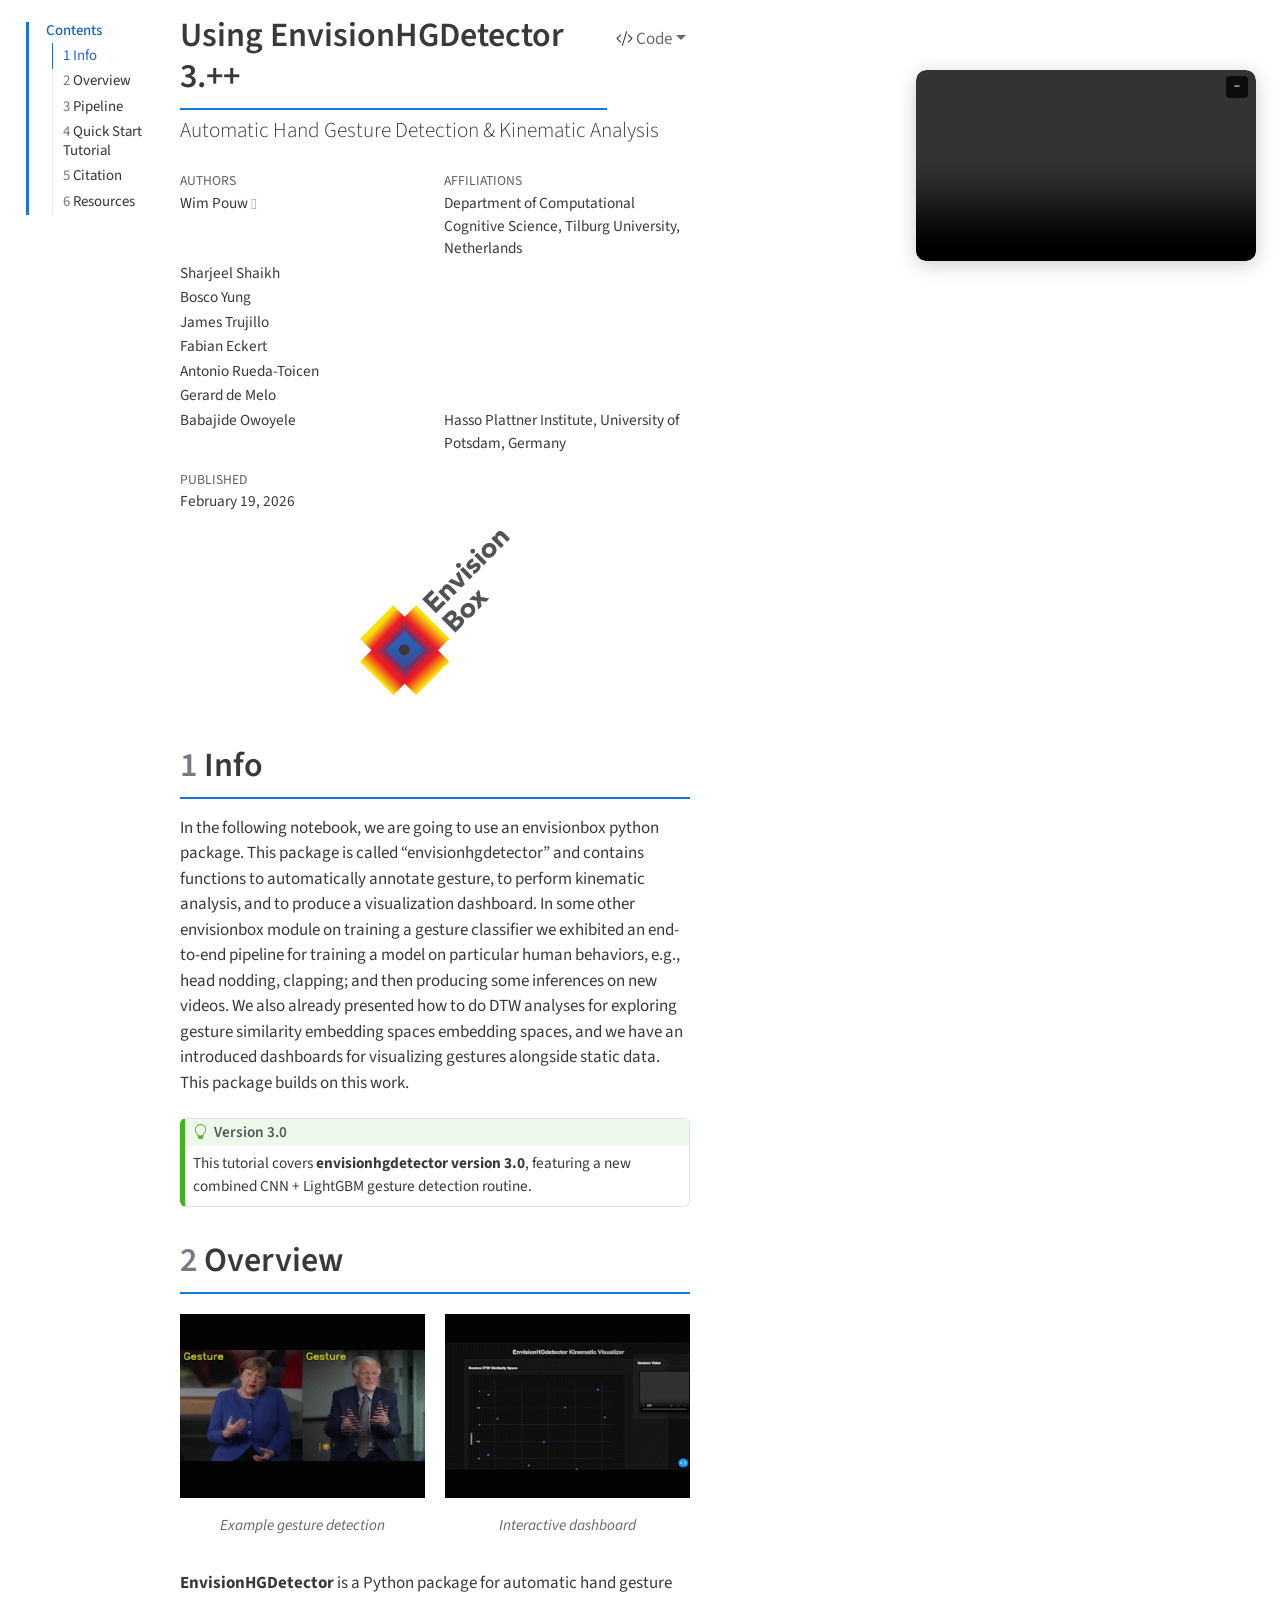
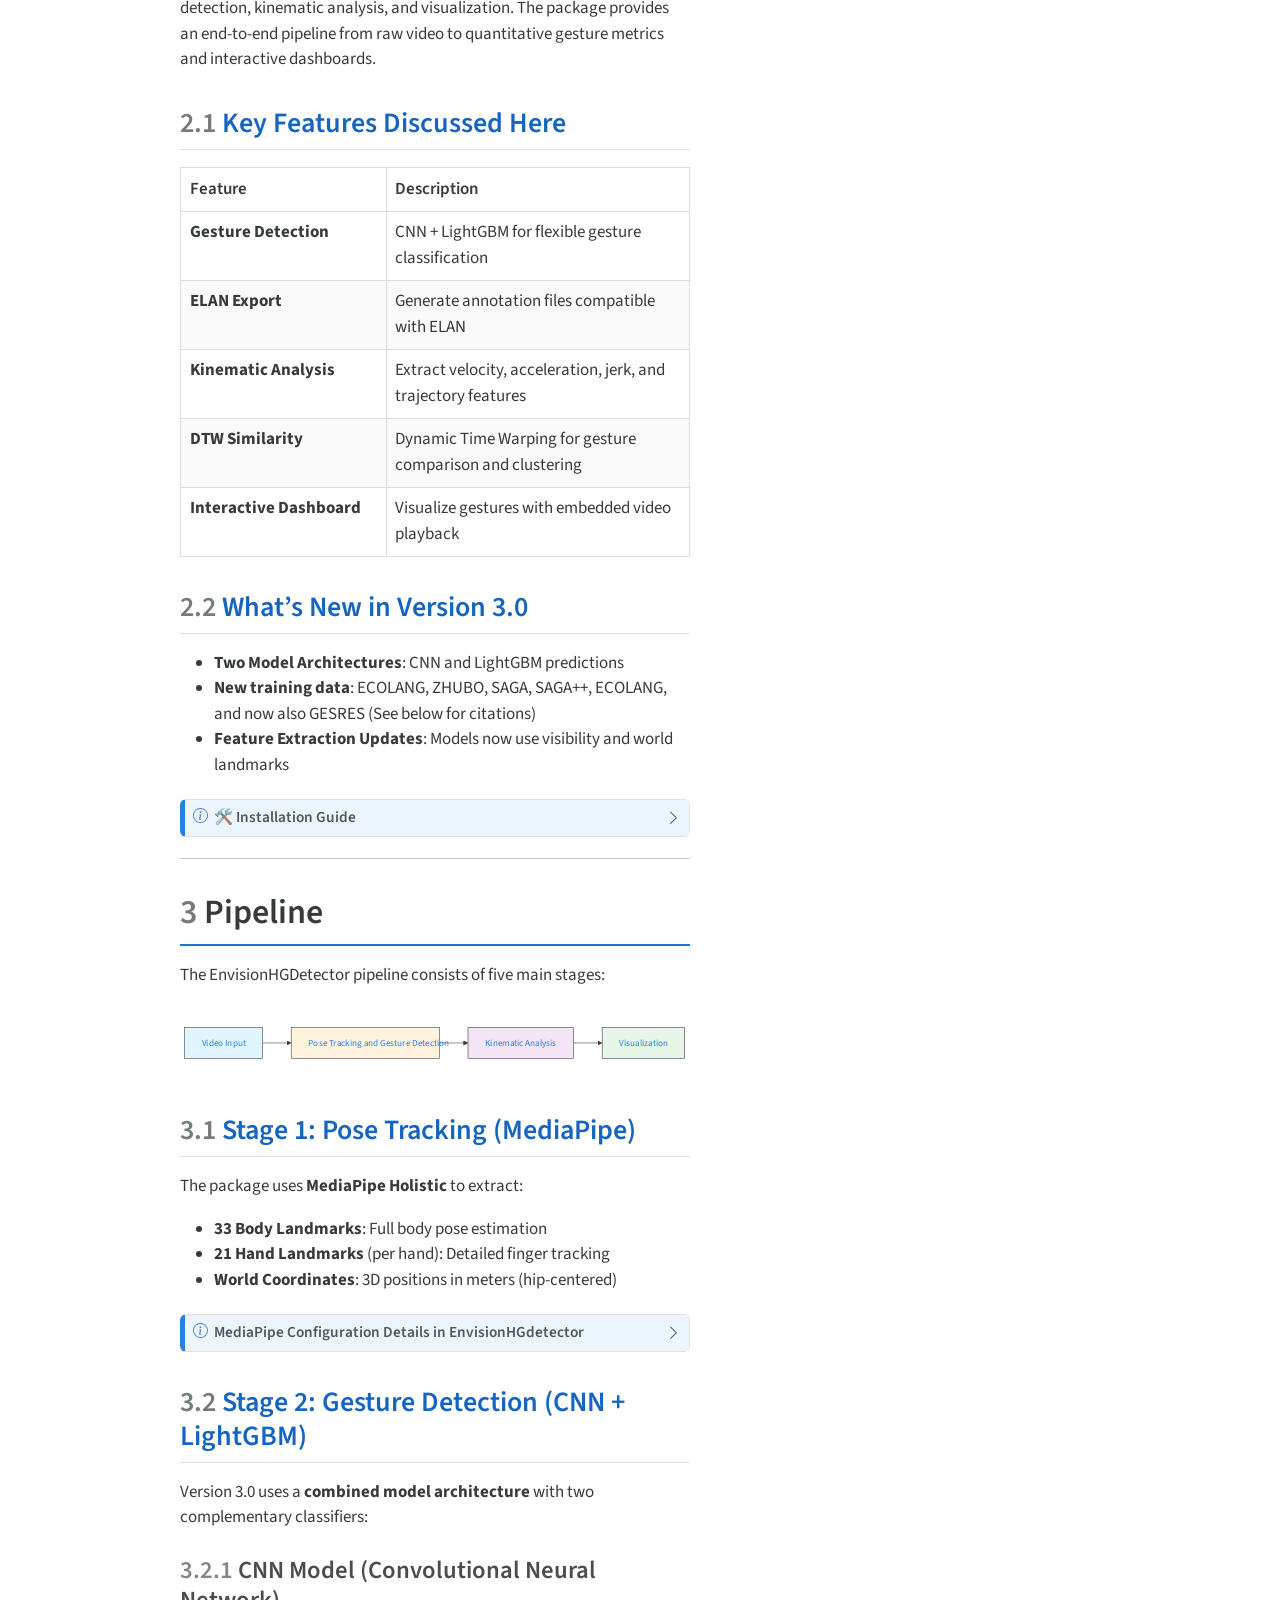
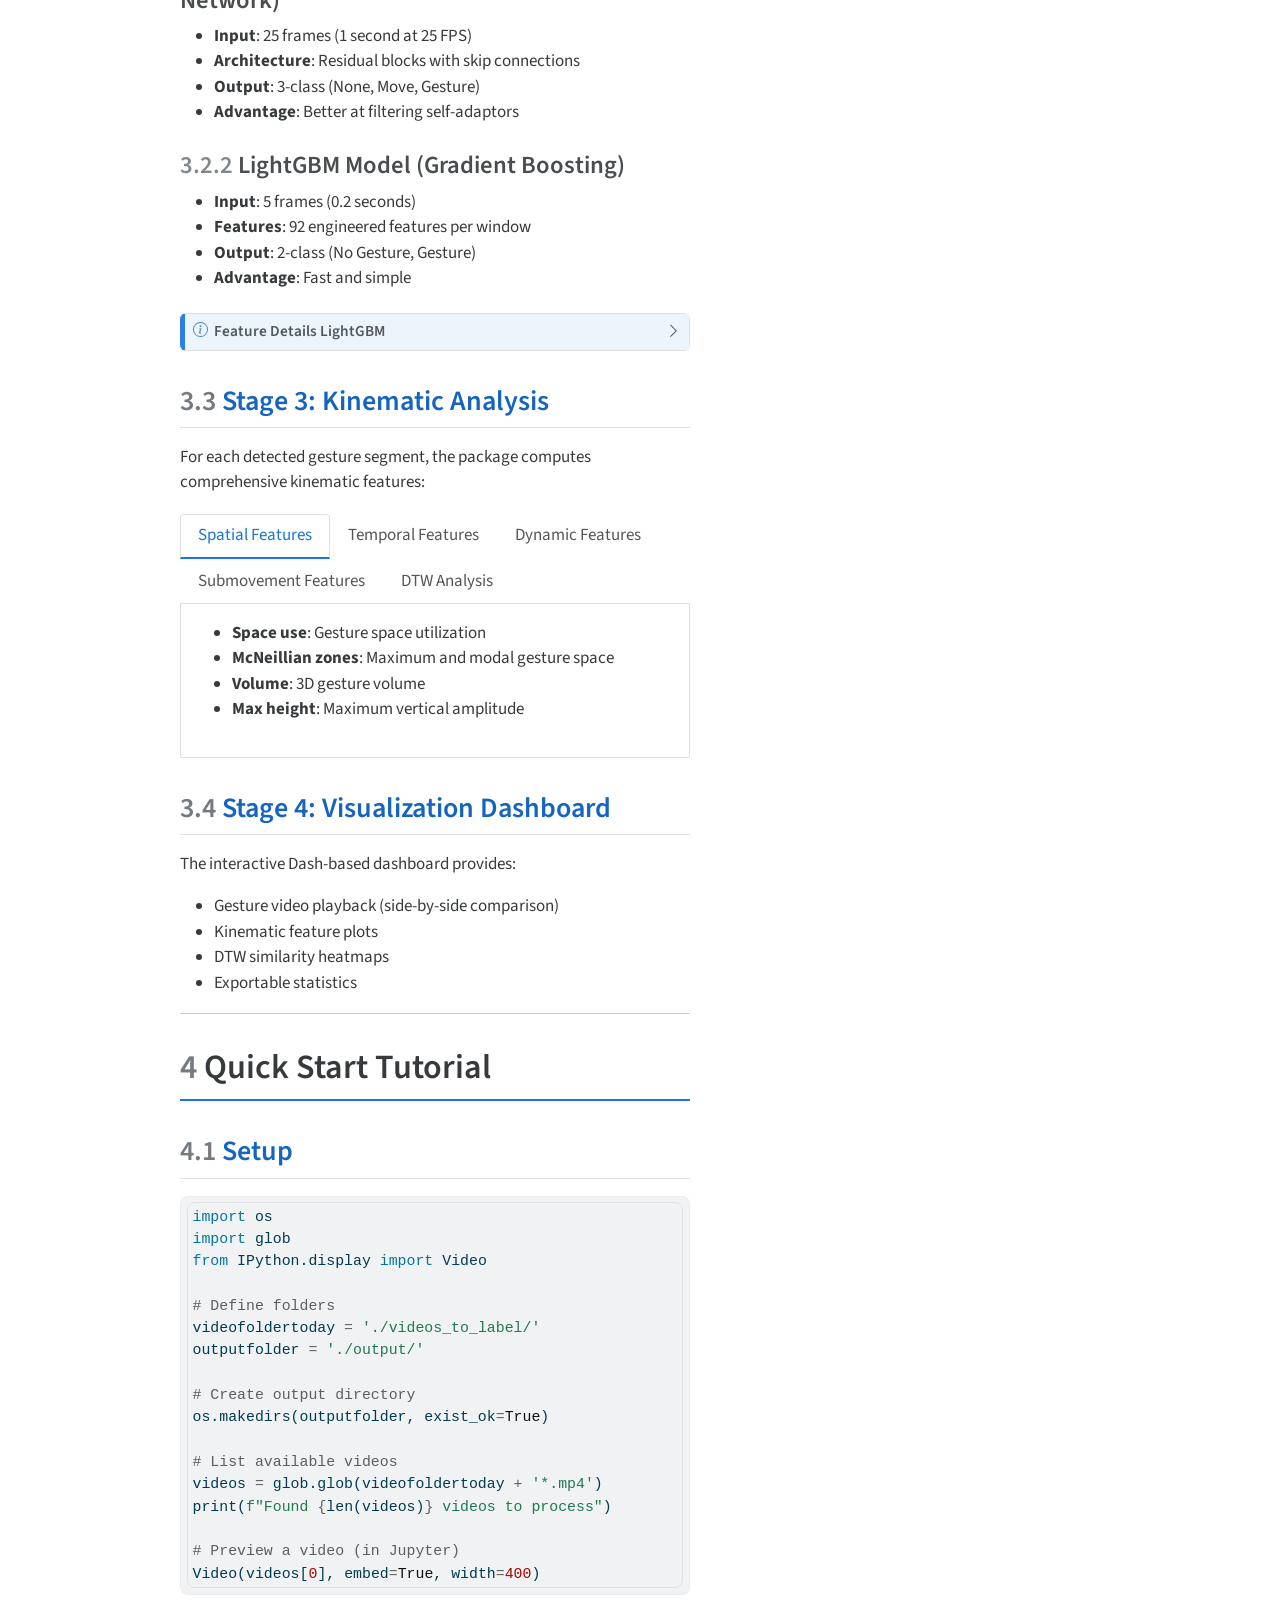
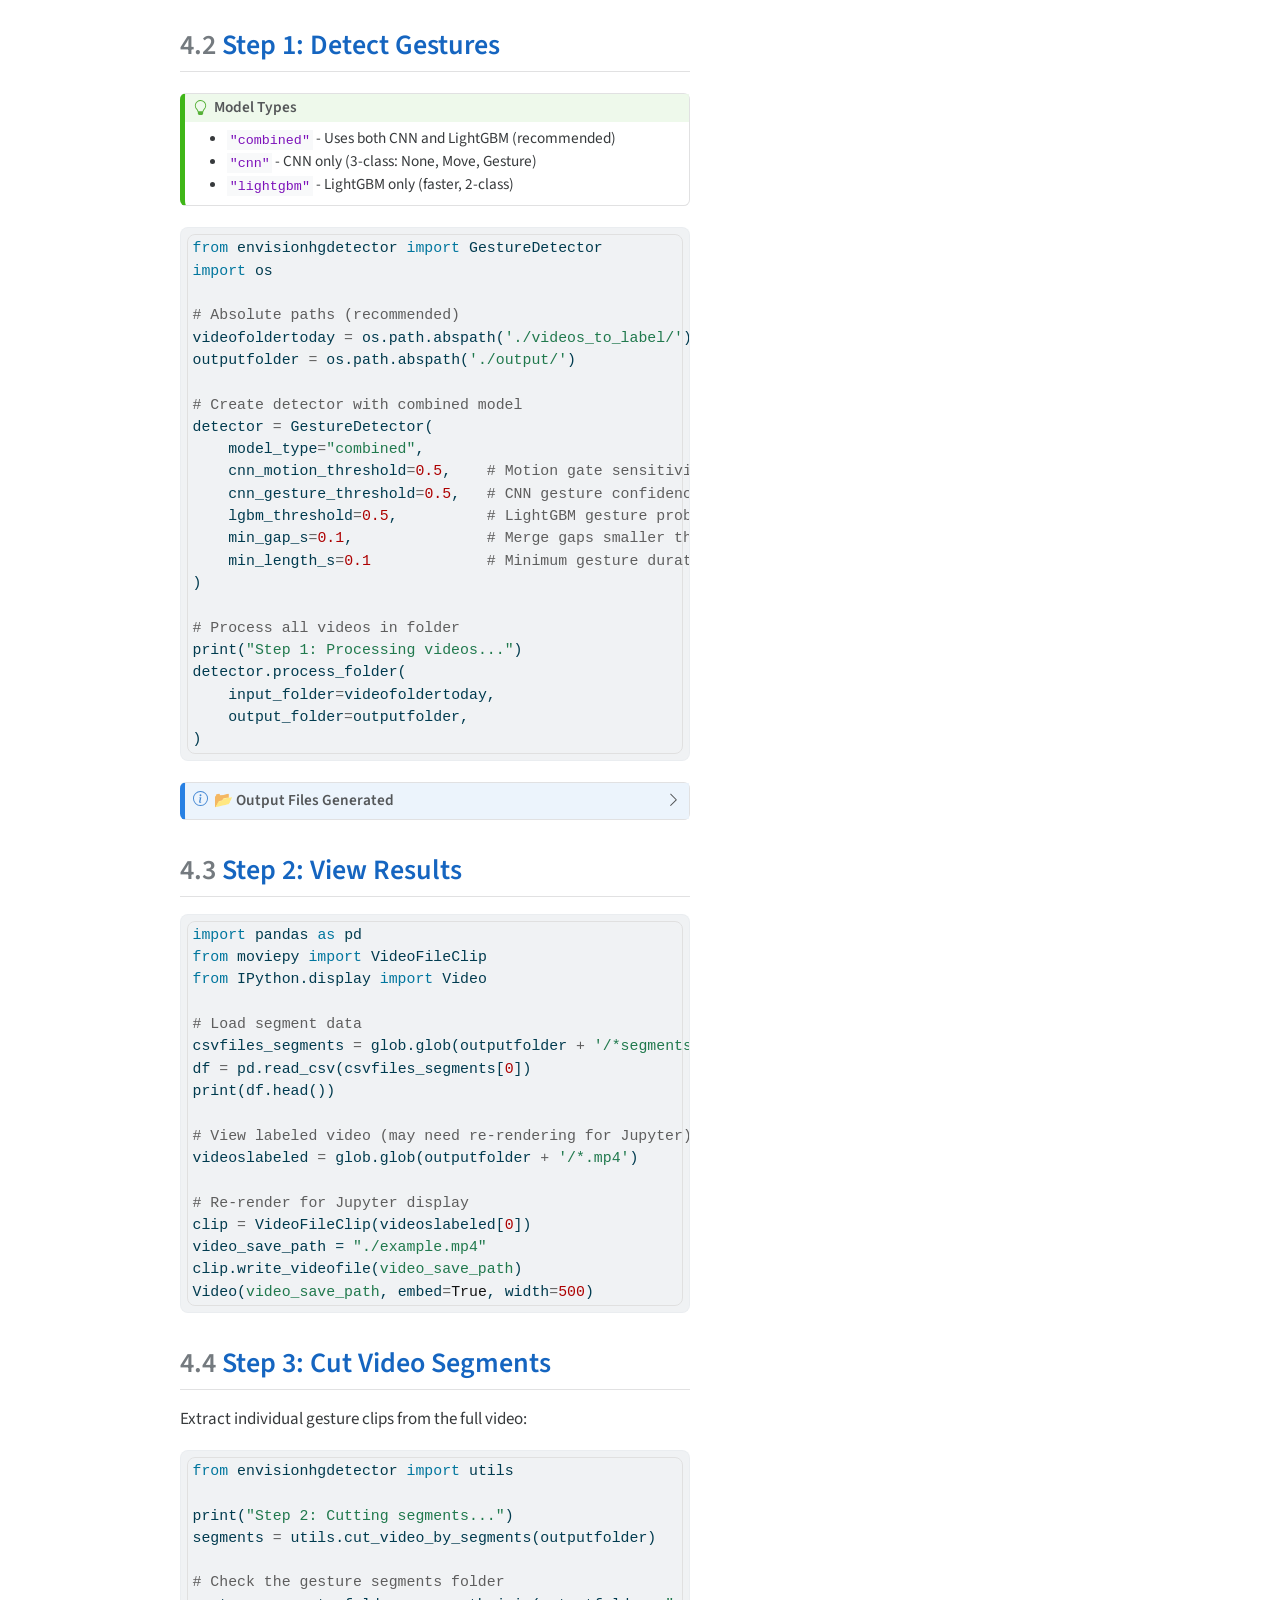
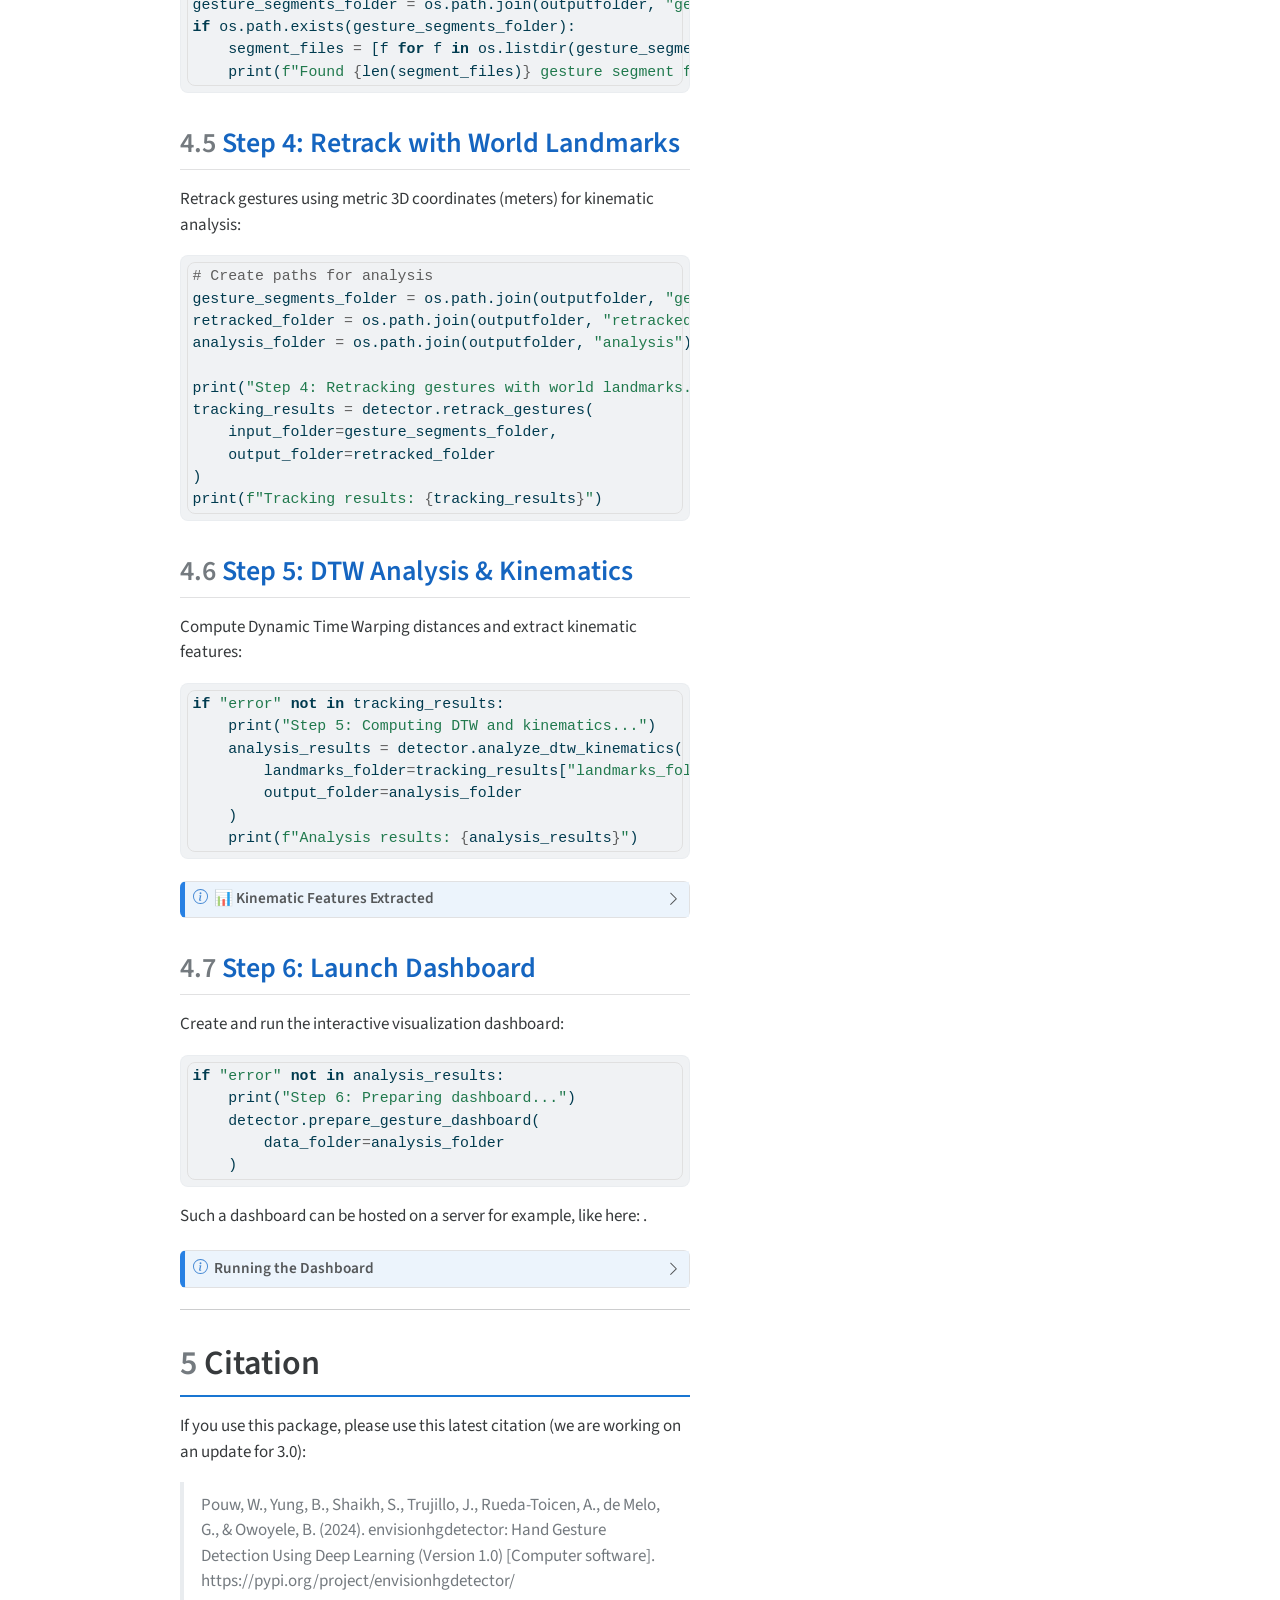
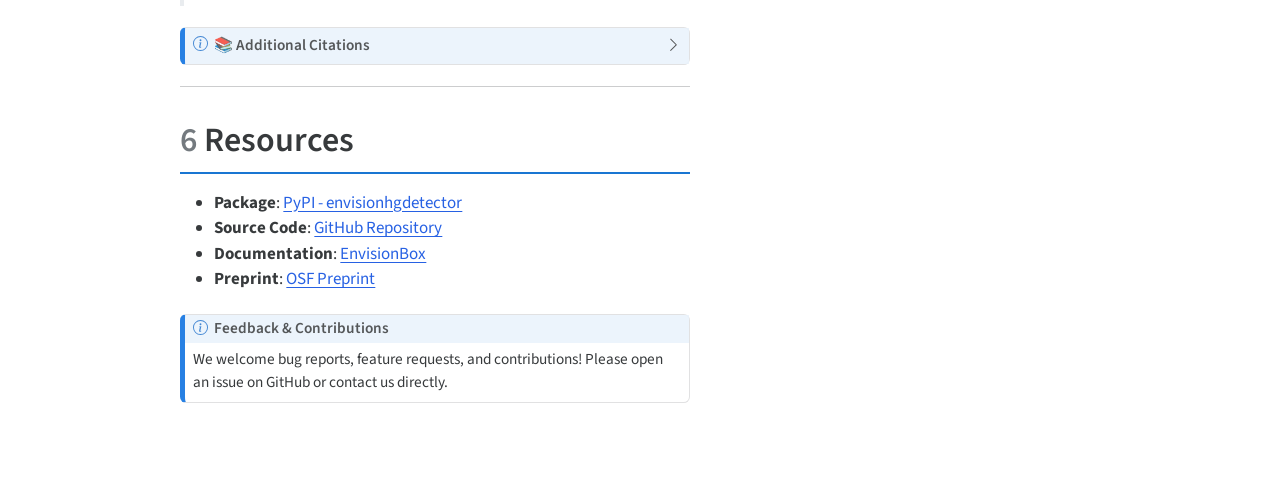
==== commit 6816a9b4: "update section 4.3" ====
--- a/docs/index.html
+++ b/docs/index.html
@@ -732,8 +732,9 @@
 <span id="cb14-12"><a href="file:///D:/Research_projects/usingenvisionhgdetector/UsingEnvisionHGdetector_3_0.html#cb14-12" aria-hidden="true" tabindex="-1"></a></span>
 <span id="cb14-13"><a href="file:///D:/Research_projects/usingenvisionhgdetector/UsingEnvisionHGdetector_3_0.html#cb14-13" aria-hidden="true" tabindex="-1"></a><span class="co"># Re-render for Jupyter display</span></span>
 <span id="cb14-14"><a href="file:///D:/Research_projects/usingenvisionhgdetector/UsingEnvisionHGdetector_3_0.html#cb14-14" aria-hidden="true" tabindex="-1"></a>clip <span class="op">=</span> VideoFileClip(videoslabeled[<span class="dv">0</span>])</span>
-<span id="cb14-15"><a href="file:///D:/Research_projects/usingenvisionhgdetector/UsingEnvisionHGdetector_3_0.html#cb14-15" aria-hidden="true" tabindex="-1"></a>clip.write_videofile(<span class="st">"./temp/example_labeled.mp4"</span>)</span>
-<span id="cb14-16"><a href="file:///D:/Research_projects/usingenvisionhgdetector/UsingEnvisionHGdetector_3_0.html#cb14-16" aria-hidden="true" tabindex="-1"></a>Video(<span class="st">"./temp/example_labeled.mp4"</span>, embed<span class="op">=</span><span class="va">True</span>, width<span class="op">=</span><span class="dv">500</span>)</span></code><button title="Copy to Clipboard" class="code-copy-button"><i class="bi"></i></button></pre></div>
+<span id="cb14-15"><a href="file:///D:/Research_projects/usingenvisionhgdetector/UsingEnvisionHGdetector_3_0.html#cb14-15" aria-hidden="true" tabindex="-1"></a>video_save_path = <span class="st">"./example.mp4"</span></span>
+<span id="cb14-16"><a href="file:///D:/Research_projects/usingenvisionhgdetector/UsingEnvisionHGdetector_3_0.html#cb14-16" aria-hidden="true" tabindex="-1"></a>clip.write_videofile(<span class="st">video_save_path</span>)</span>
+<span id="cb14-17"><a href="file:///D:/Research_projects/usingenvisionhgdetector/UsingEnvisionHGdetector_3_0.html#cb14-17" aria-hidden="true" tabindex="-1"></a>Video(<span class="st">video_save_path</span>, embed<span class="op">=</span><span class="va">True</span>, width<span class="op">=</span><span class="dv">500</span>)</span></code><button title="Copy to Clipboard" class="code-copy-button"><i class="bi"></i></button></pre></div>
 </div>
 </section>
 <section id="step-3-cut-video-segments" class="level2" data-number="4.4">
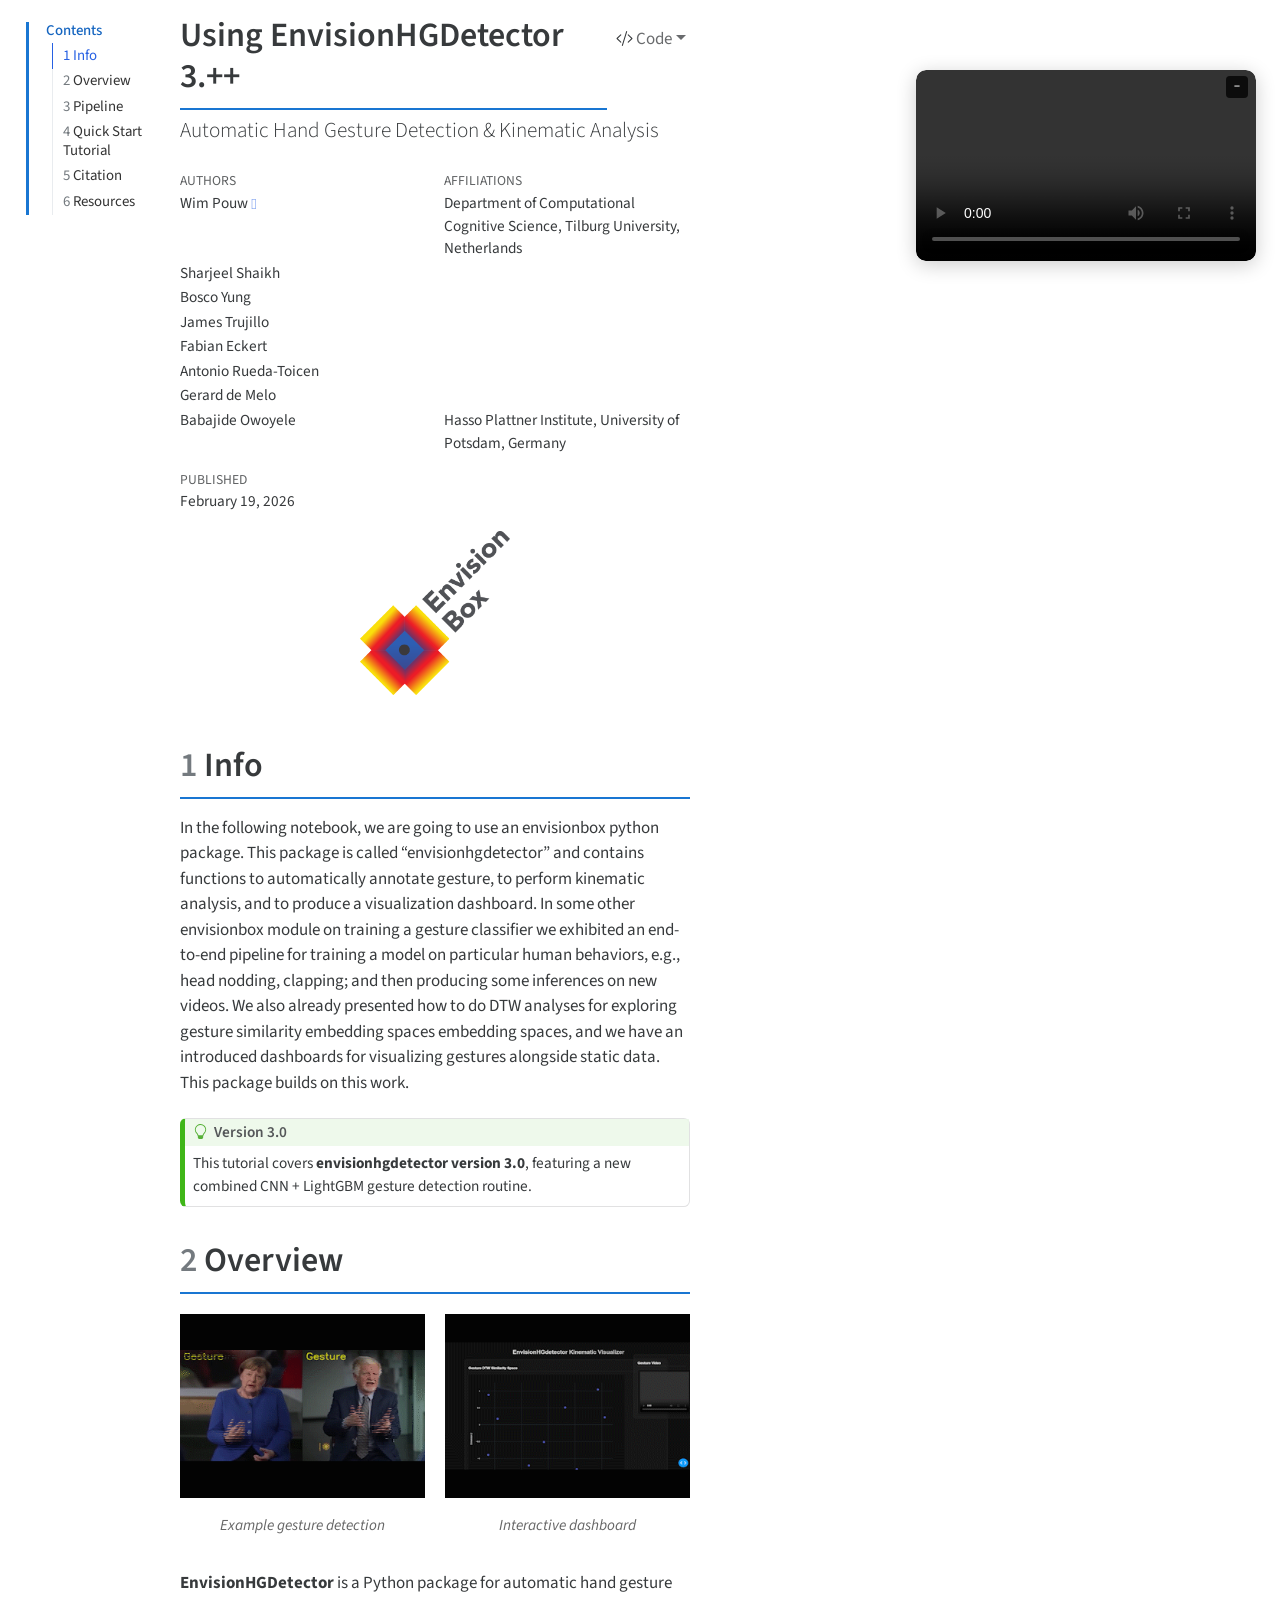
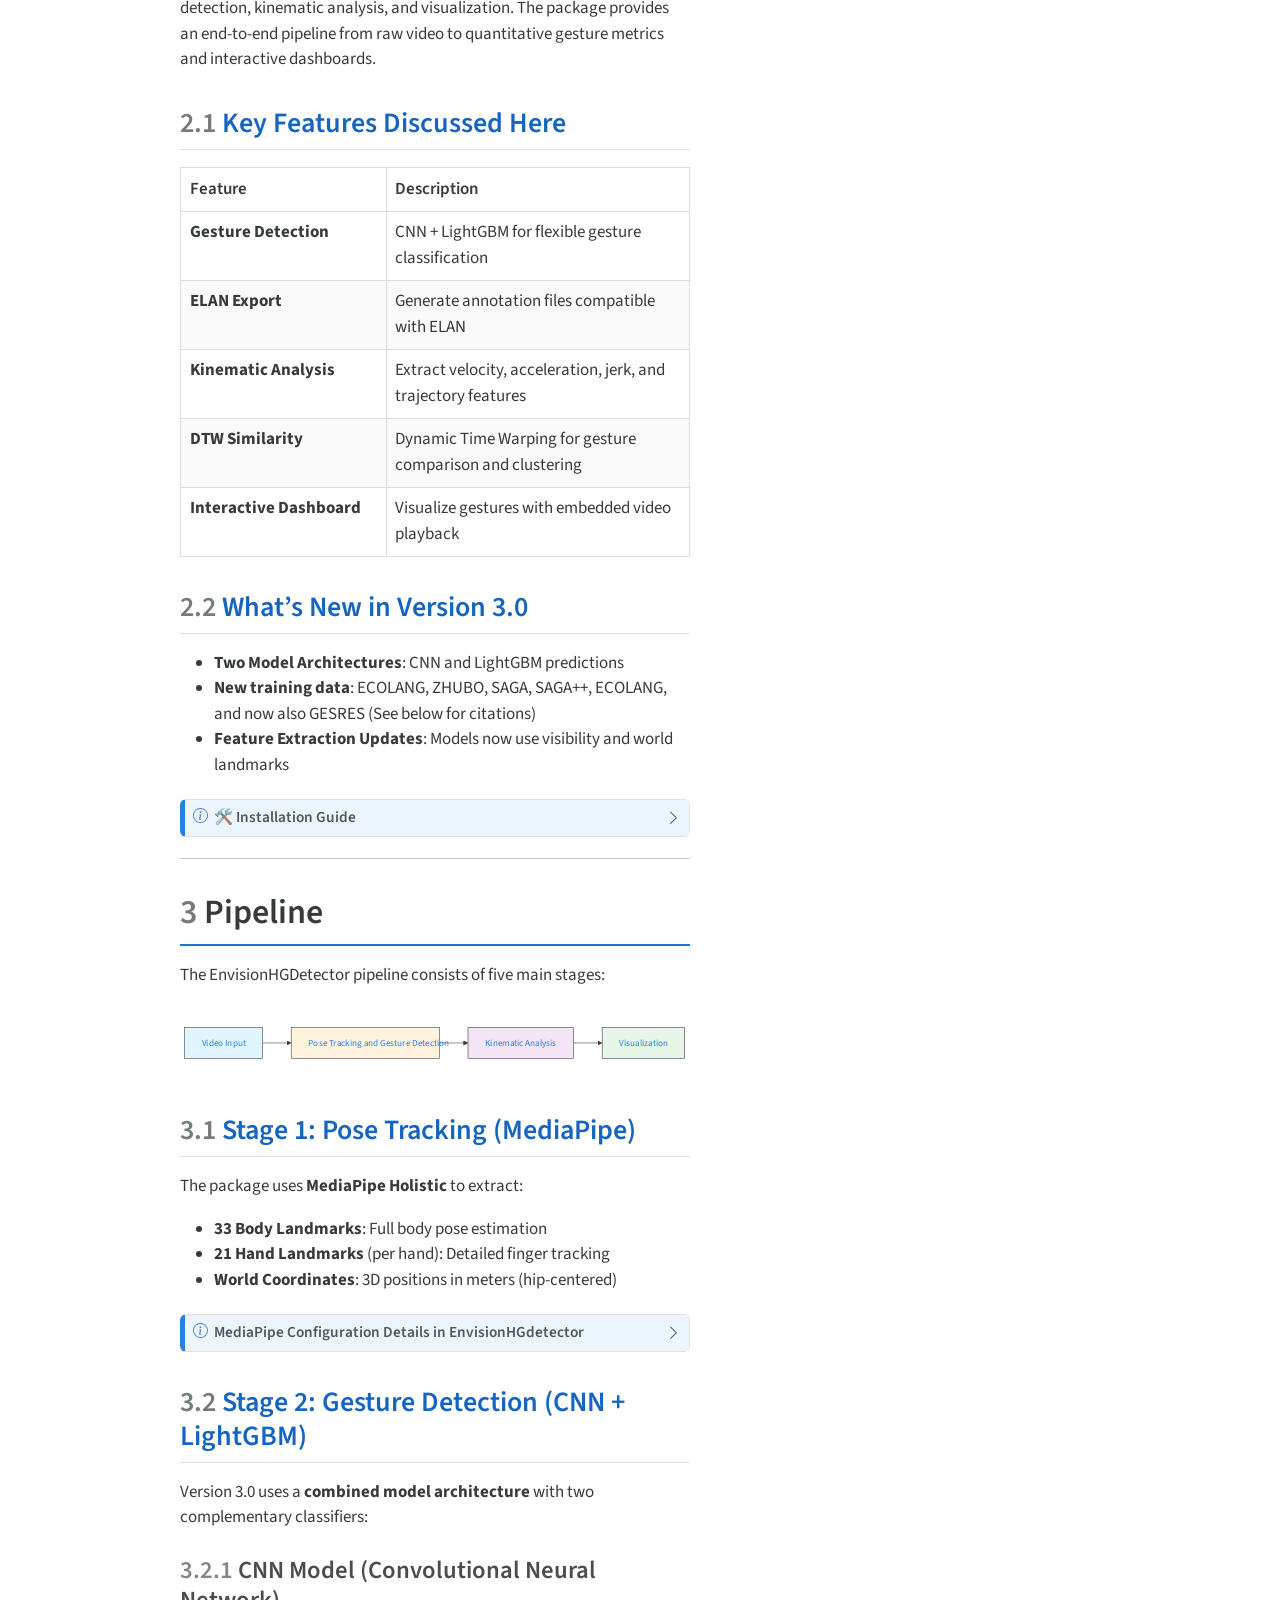
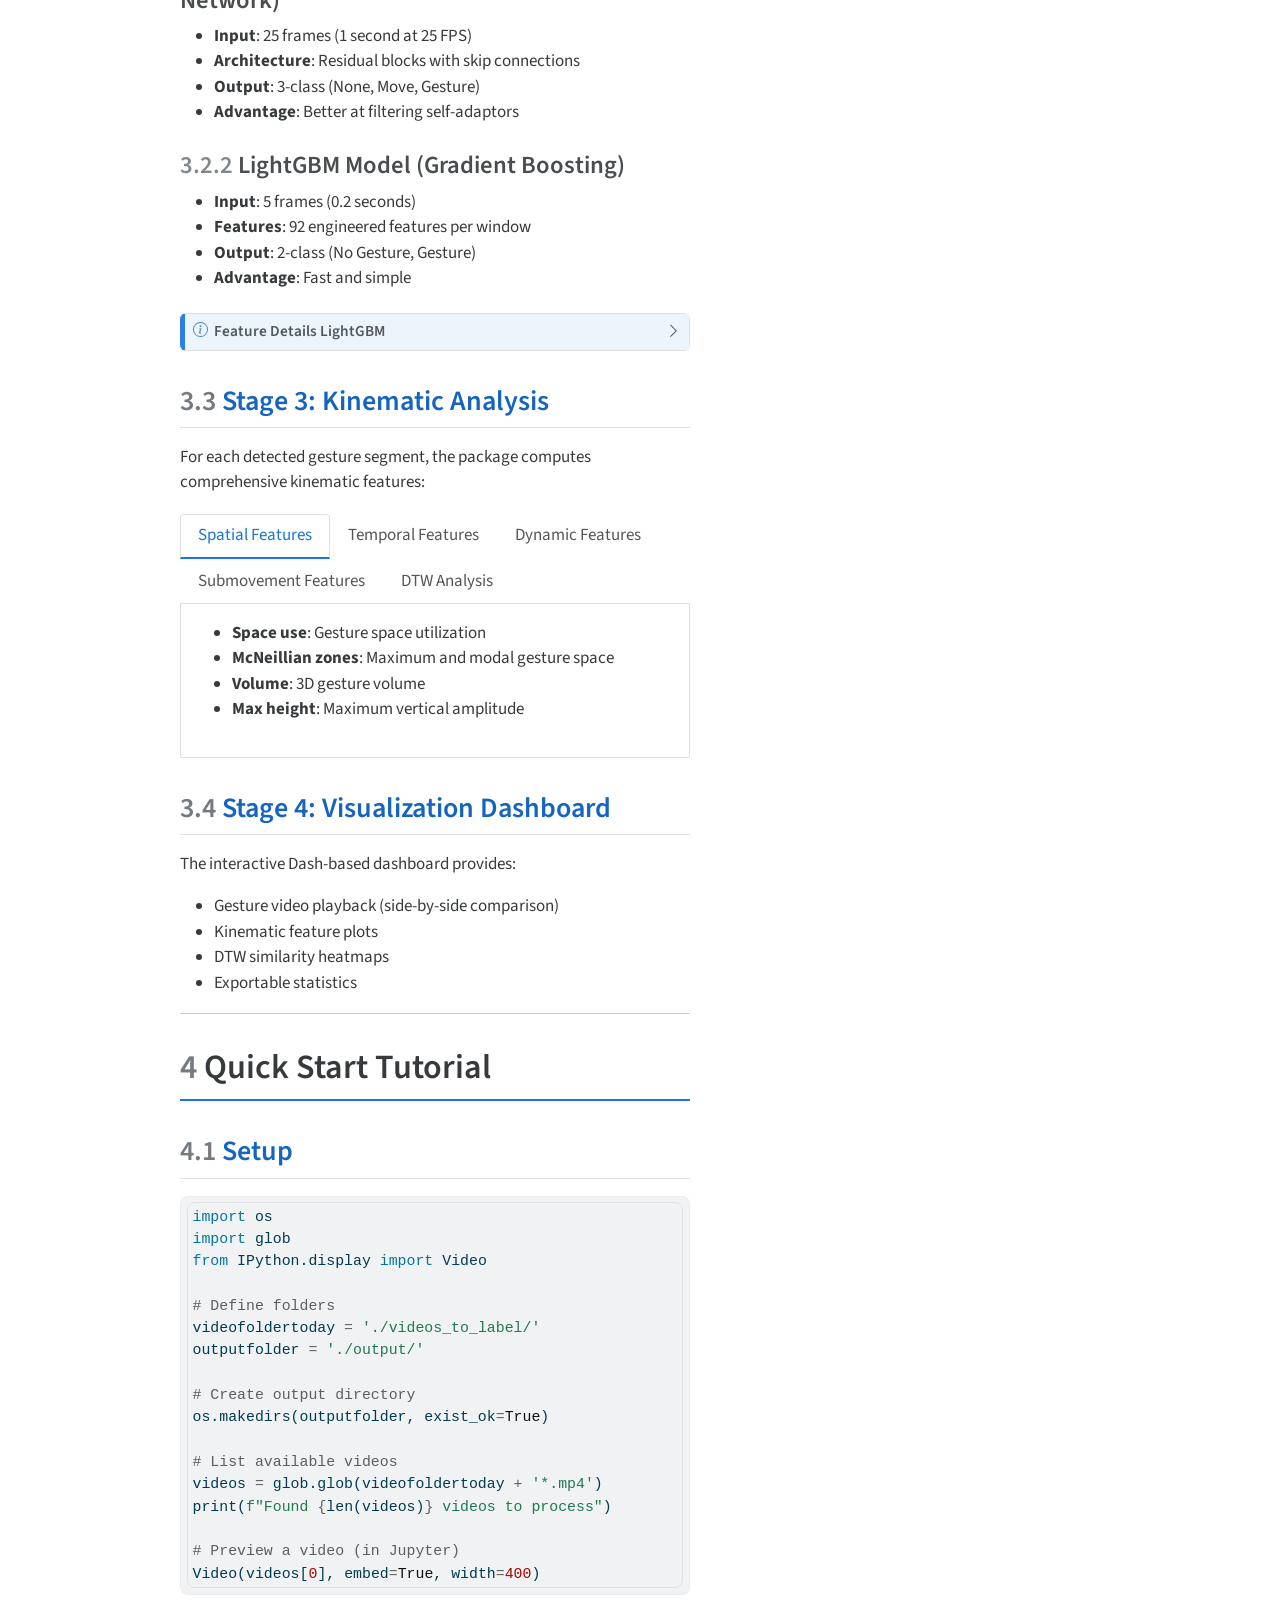
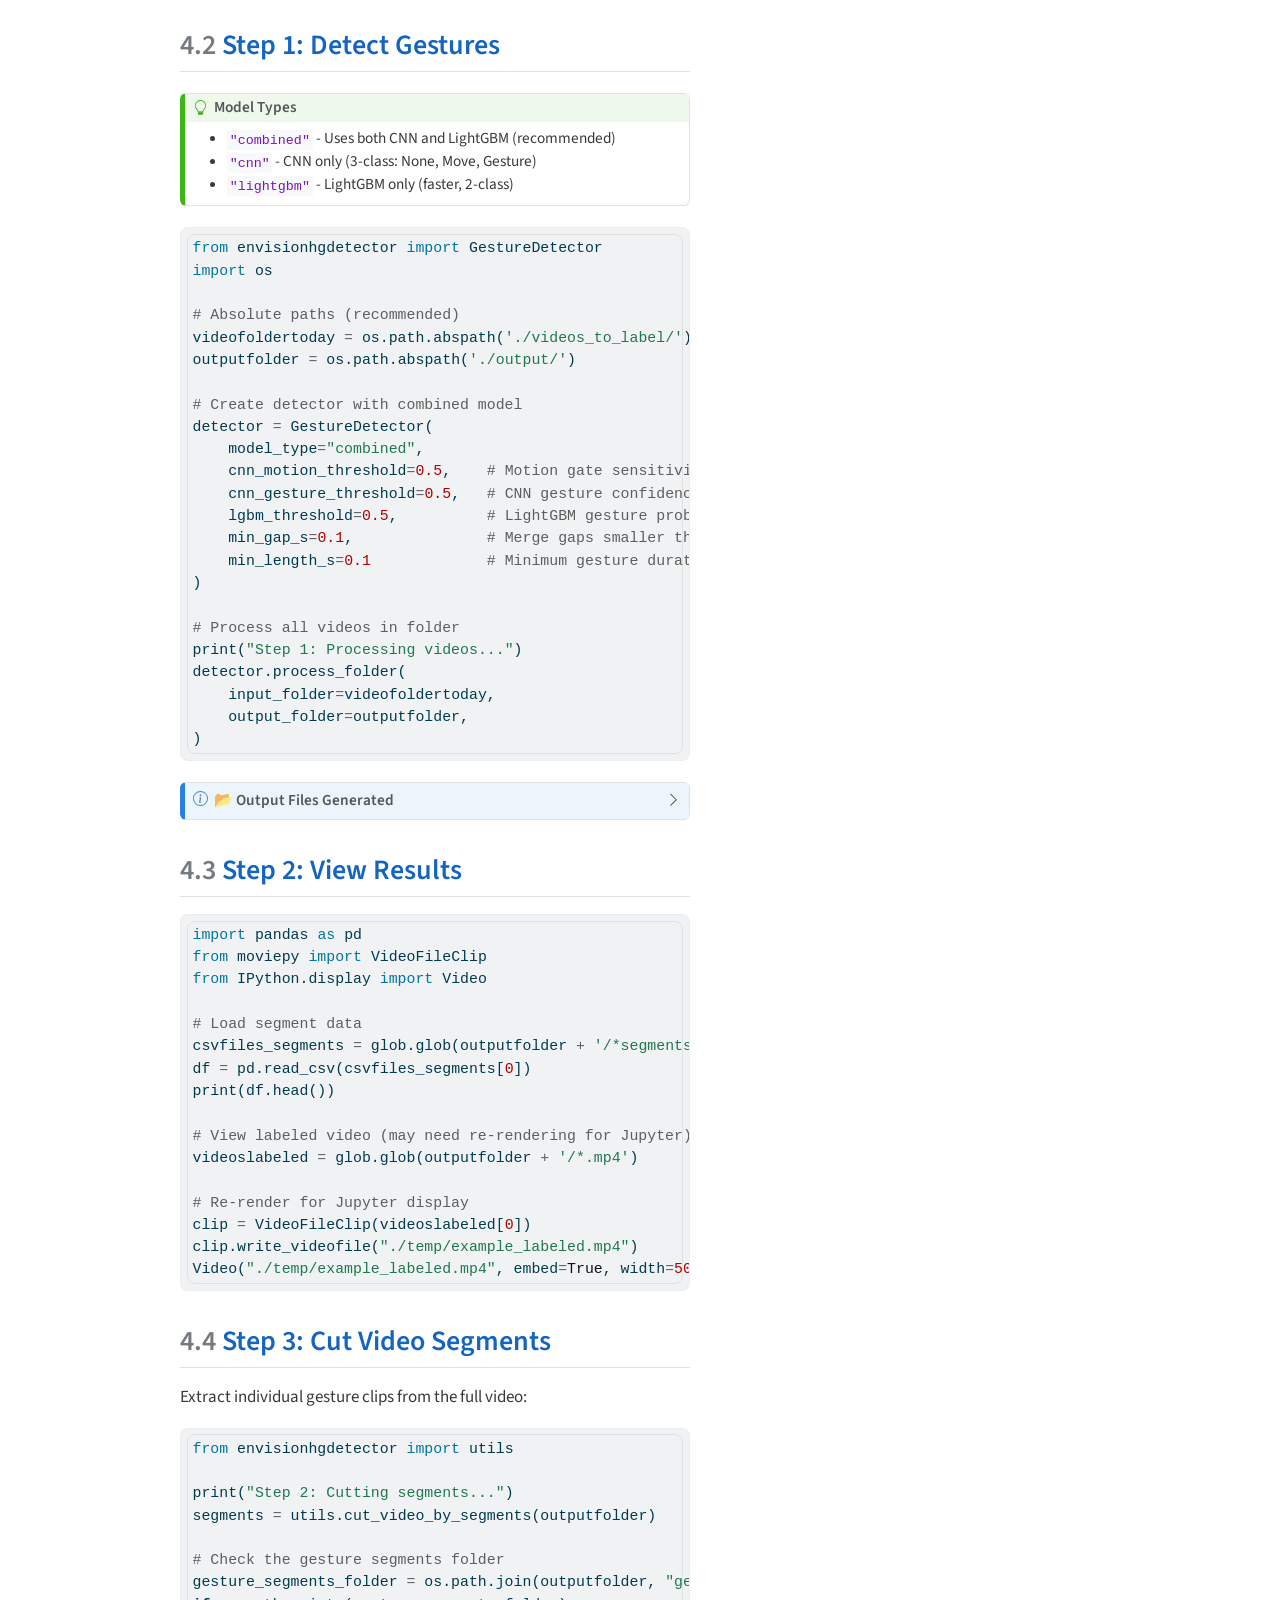
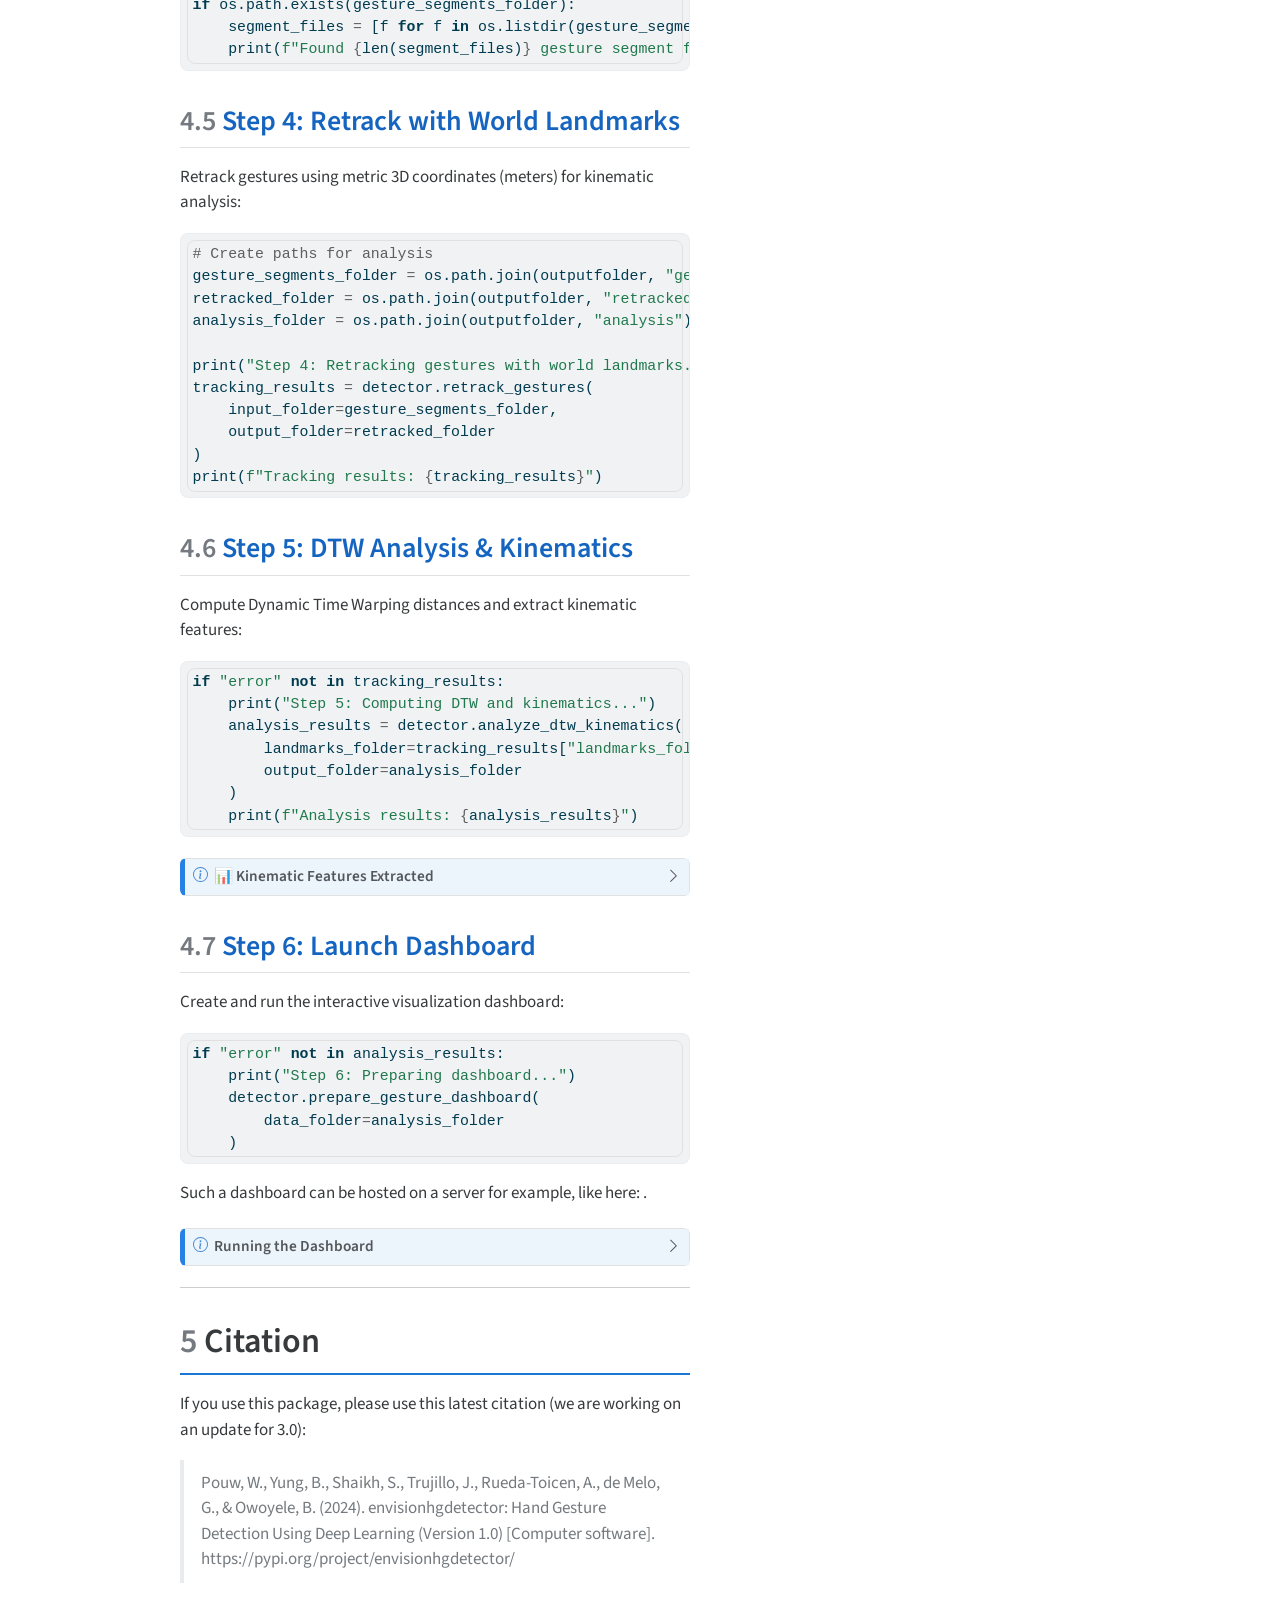
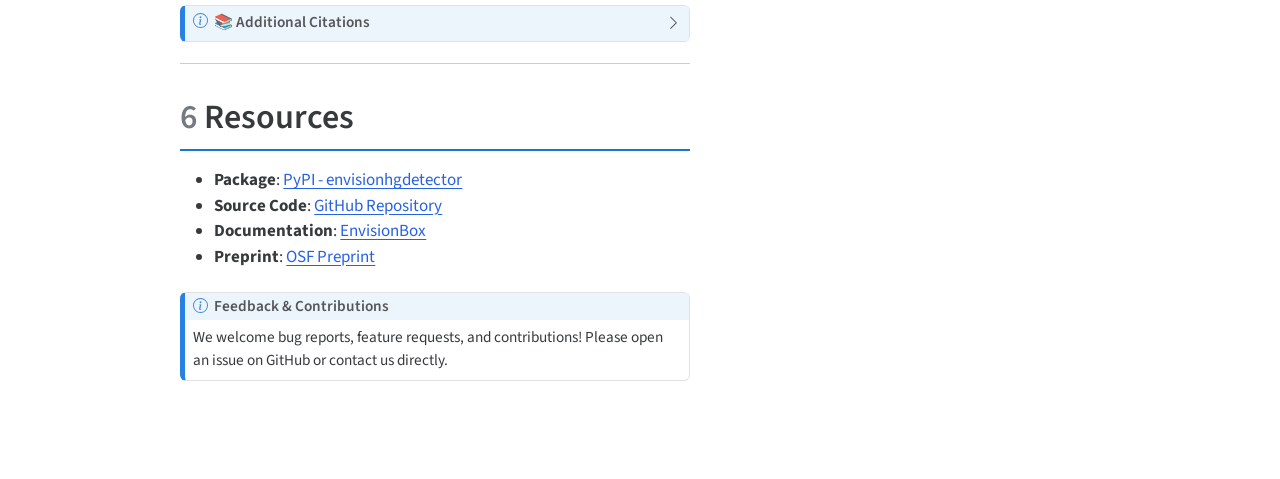
==== commit ce1433b2: "update" ====
--- a/docs/index.html
+++ b/docs/index.html
@@ -732,9 +732,8 @@
 <span id="cb14-12"><a href="file:///D:/Research_projects/usingenvisionhgdetector/UsingEnvisionHGdetector_3_0.html#cb14-12" aria-hidden="true" tabindex="-1"></a></span>
 <span id="cb14-13"><a href="file:///D:/Research_projects/usingenvisionhgdetector/UsingEnvisionHGdetector_3_0.html#cb14-13" aria-hidden="true" tabindex="-1"></a><span class="co"># Re-render for Jupyter display</span></span>
 <span id="cb14-14"><a href="file:///D:/Research_projects/usingenvisionhgdetector/UsingEnvisionHGdetector_3_0.html#cb14-14" aria-hidden="true" tabindex="-1"></a>clip <span class="op">=</span> VideoFileClip(videoslabeled[<span class="dv">0</span>])</span>
-<span id="cb14-15"><a href="file:///D:/Research_projects/usingenvisionhgdetector/UsingEnvisionHGdetector_3_0.html#cb14-15" aria-hidden="true" tabindex="-1"></a>video_save_path = <span class="st">"./example.mp4"</span></span>
-<span id="cb14-16"><a href="file:///D:/Research_projects/usingenvisionhgdetector/UsingEnvisionHGdetector_3_0.html#cb14-16" aria-hidden="true" tabindex="-1"></a>clip.write_videofile(<span class="st">video_save_path</span>)</span>
-<span id="cb14-17"><a href="file:///D:/Research_projects/usingenvisionhgdetector/UsingEnvisionHGdetector_3_0.html#cb14-17" aria-hidden="true" tabindex="-1"></a>Video(<span class="st">video_save_path</span>, embed<span class="op">=</span><span class="va">True</span>, width<span class="op">=</span><span class="dv">500</span>)</span></code><button title="Copy to Clipboard" class="code-copy-button"><i class="bi"></i></button></pre></div>
+<span id="cb14-15"><a href="file:///D:/Research_projects/usingenvisionhgdetector/UsingEnvisionHGdetector_3_0.html#cb14-15" aria-hidden="true" tabindex="-1"></a>clip.write_videofile(<span class="st">"./temp/example_labeled.mp4"</span>)</span>
+<span id="cb14-16"><a href="file:///D:/Research_projects/usingenvisionhgdetector/UsingEnvisionHGdetector_3_0.html#cb14-16" aria-hidden="true" tabindex="-1"></a>Video(<span class="st">"./temp/example_labeled.mp4"</span>, embed<span class="op">=</span><span class="va">True</span>, width<span class="op">=</span><span class="dv">500</span>)</span></code><button title="Copy to Clipboard" class="code-copy-button"><i class="bi"></i></button></pre></div>
 </div>
 </section>
 <section id="step-3-cut-video-segments" class="level2" data-number="4.4">
@@ -1065,9 +1064,9 @@
 </ul>
 <p><strong>Methods:</strong></p>
 <ul>
-<li>Lugaresi et al.&nbsp;(2019). MediaPipe: A Framework for Perception Pipelines. <em>arXiv</em>.</li>
-<li>Trujillo et al.&nbsp;(2019). Markerless Analysis of Kinematic Features. <em>Behavior Research Methods</em>.</li>
-<li>Pouw &amp; Dixon (2020). Gesture Networks with DTW. <em>Discourse Processes</em>.</li>
+<li>Lugaresi et al.&nbsp;(2019). MediaPipe original paper in <em>arXiv</em>.</li>
+<li>Trujillo et al.&nbsp;(2019). Paper on kinematic features in <em>Behavior Research Methods</em>.</li>
+<li>Pouw &amp; Dixon (2020). Gesture Networks with Dynamic Time Warping in <em>Discourse Processes</em>.</li>
 </ul>
 </div>
 </div>
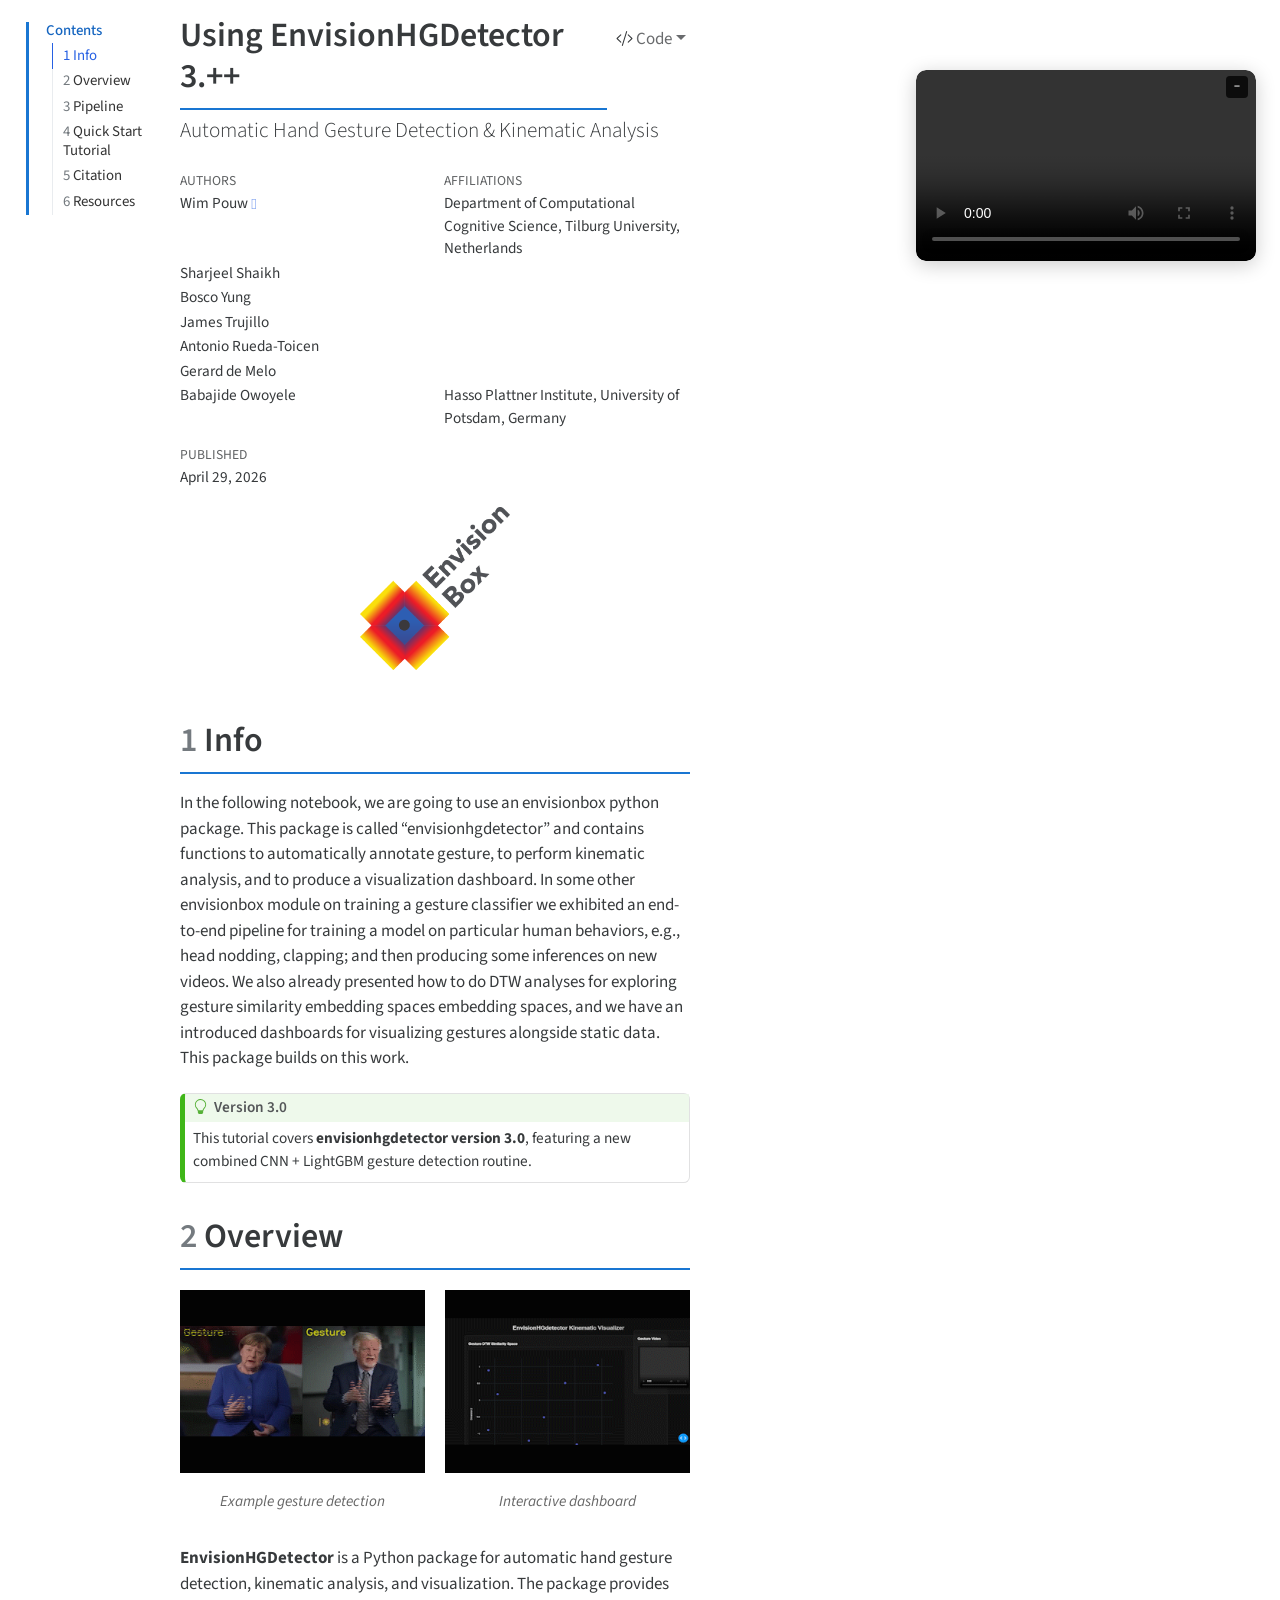
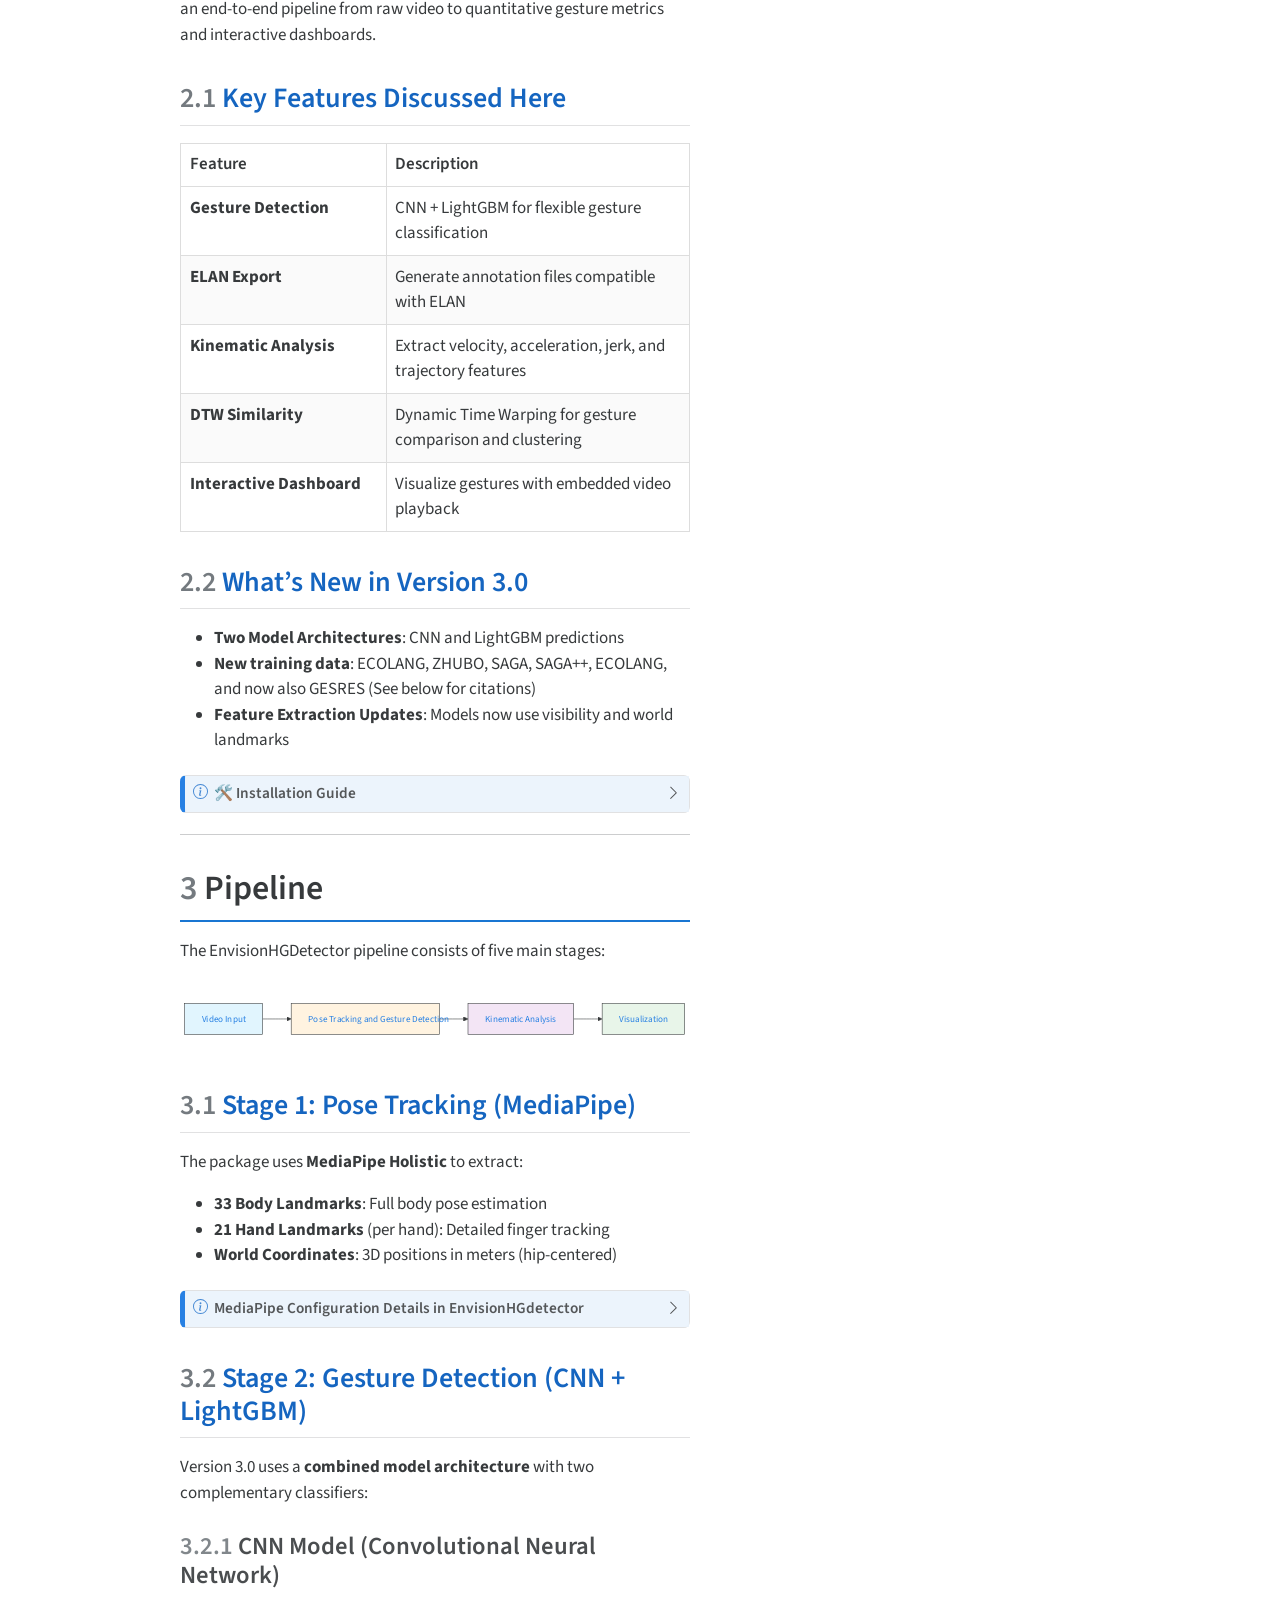
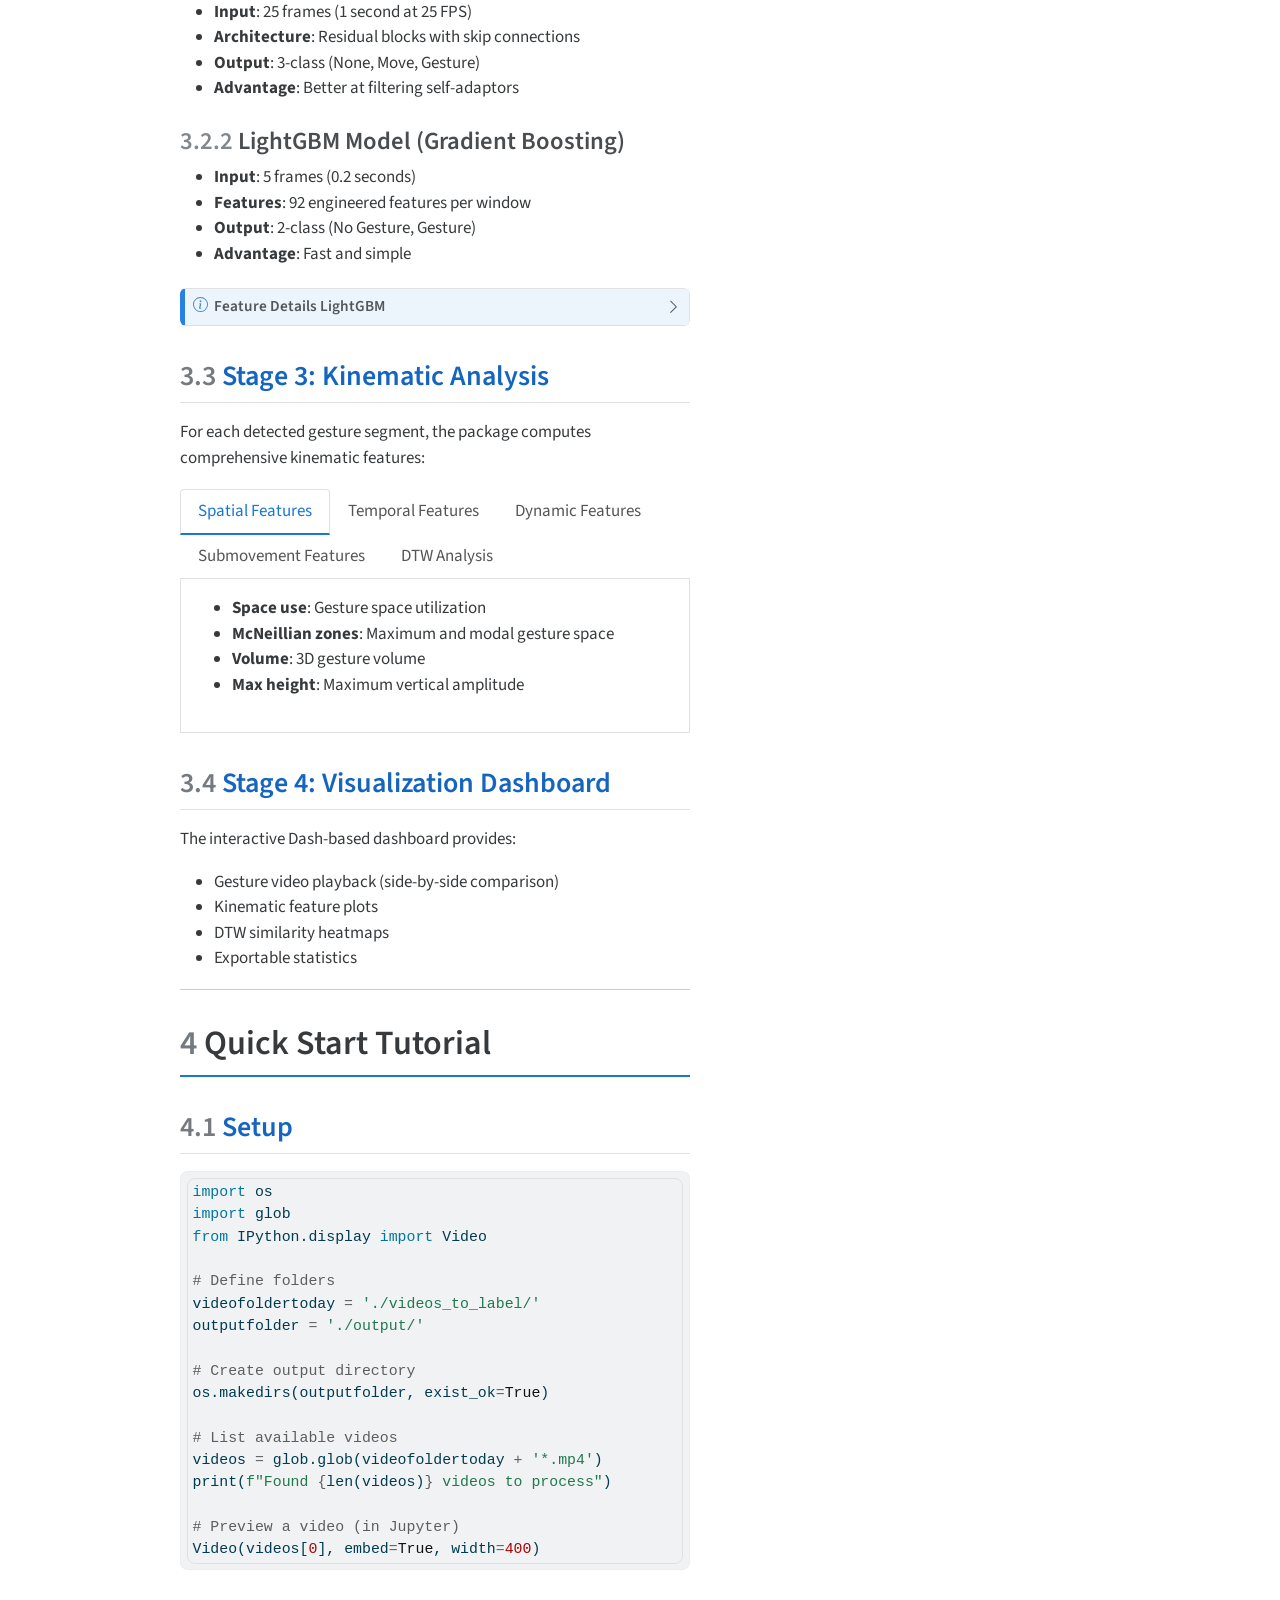
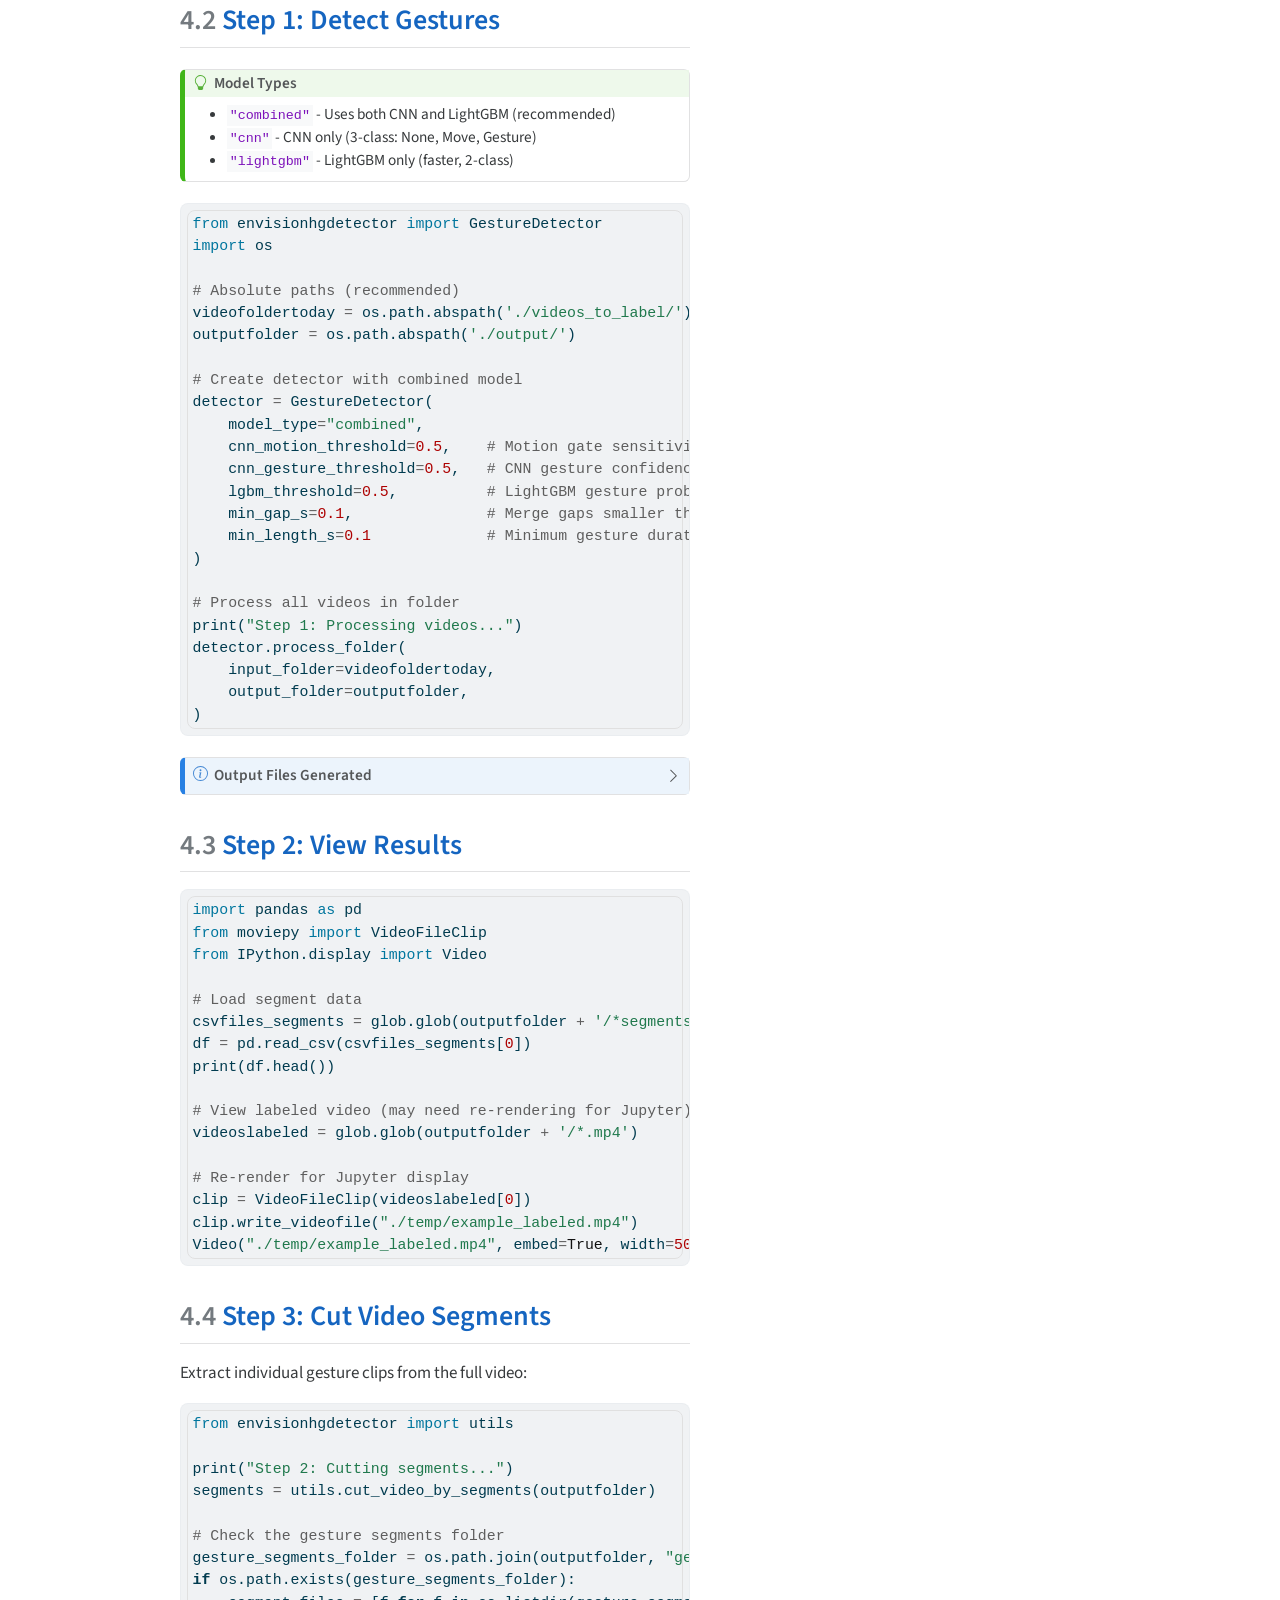
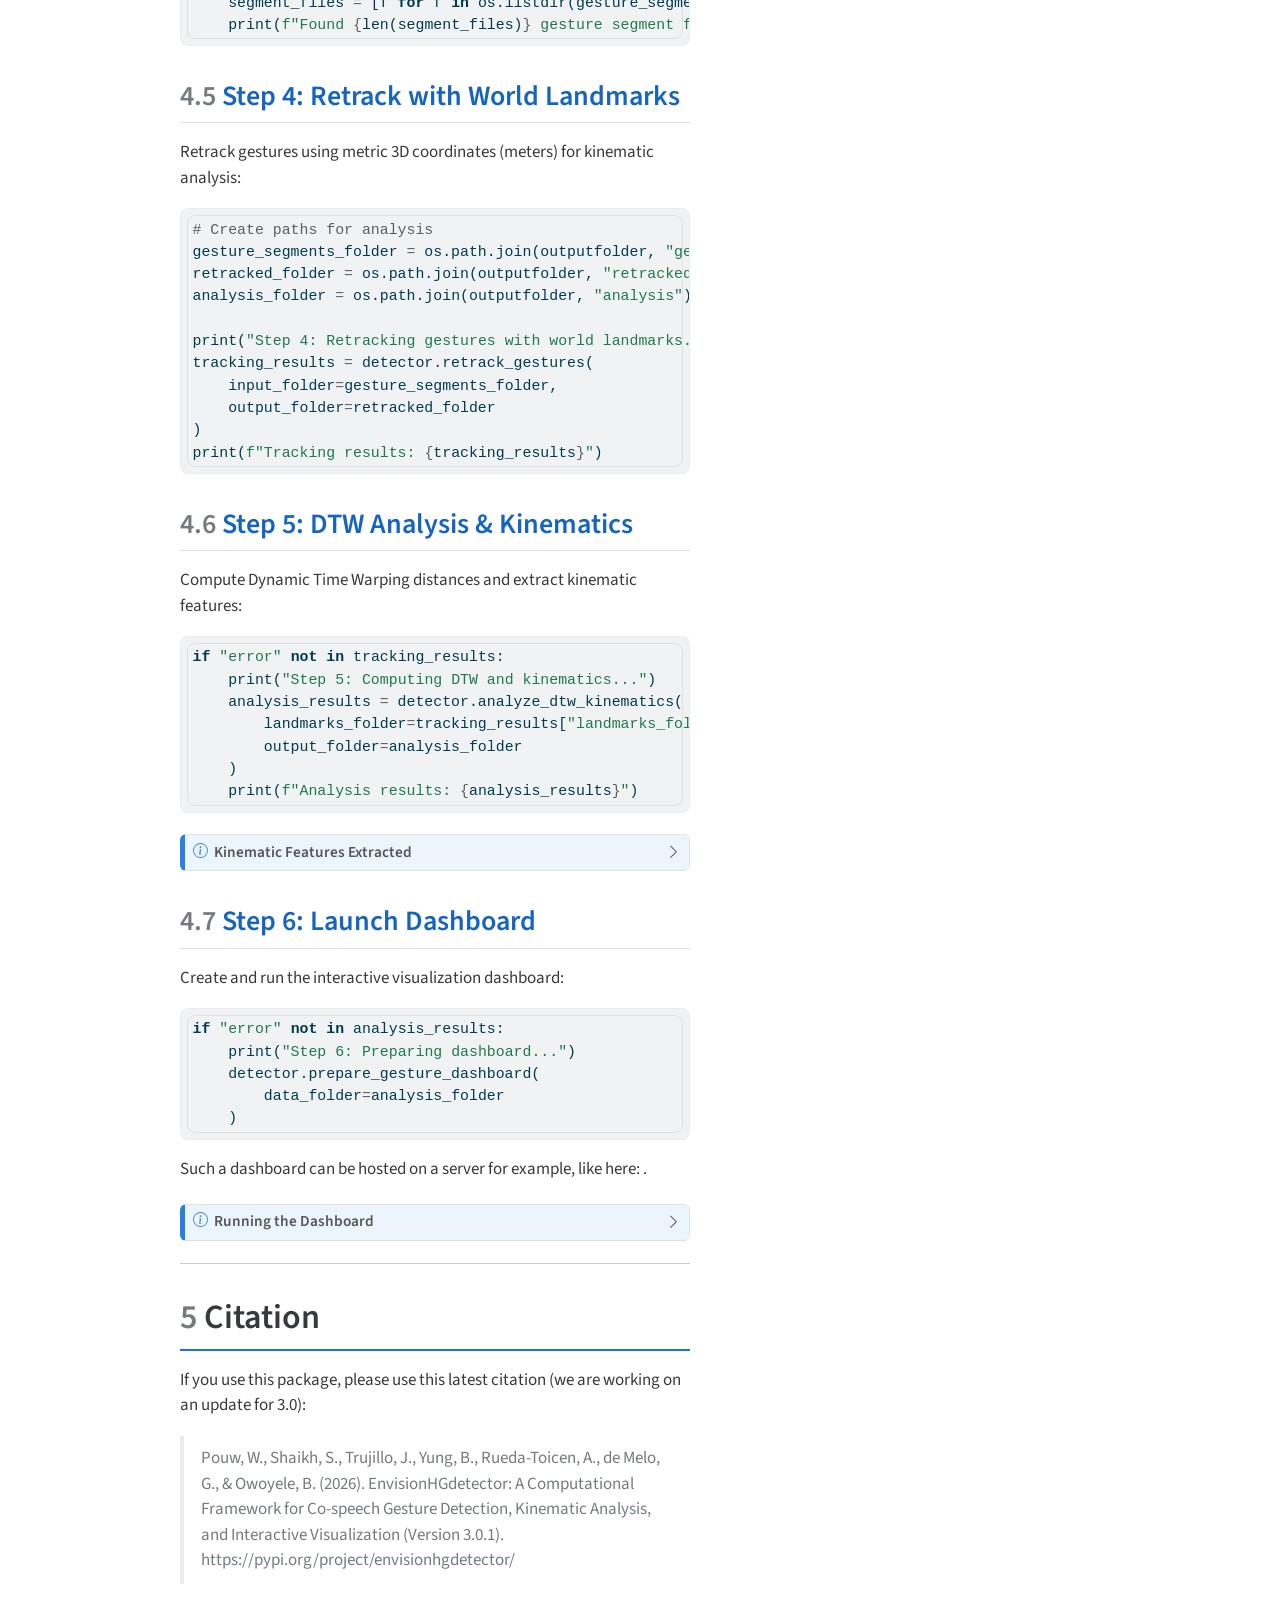
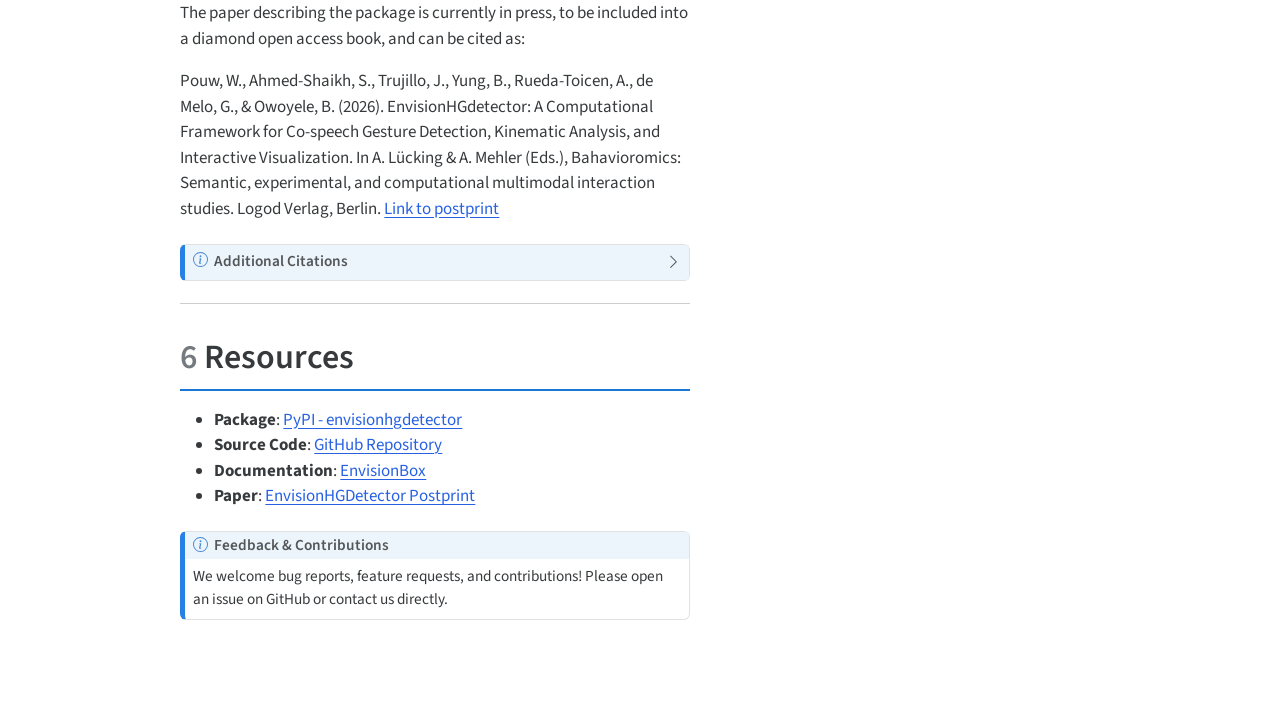
==== commit 1fb98b18: "update" ====
--- a/docs/index.html
+++ b/docs/index.html
@@ -11,11 +11,10 @@
 <meta name="author" content="Sharjeel Shaikh">
 <meta name="author" content="Bosco Yung">
 <meta name="author" content="James Trujillo">
-<meta name="author" content="Fabian Eckert">
 <meta name="author" content="Antonio Rueda-Toicen">
 <meta name="author" content="Gerard de Melo">
 <meta name="author" content="Babajide Owoyele">
-<meta name="dcterms.date" content="2026-02-19">
+<meta name="dcterms.date" content="2026-04-29">
 
 <title>Using EnvisionHGDetector 3.++</title>
 <style class="anchorjs"></style><style>
@@ -167,11 +166,6 @@
   <div class="quarto-title-meta-contents">
       </div>
     <div class="quarto-title-meta-contents">
-    <p class="author">Fabian Eckert </p>
-  </div>
-  <div class="quarto-title-meta-contents">
-      </div>
-    <div class="quarto-title-meta-contents">
     <p class="author">Antonio Rueda-Toicen </p>
   </div>
   <div class="quarto-title-meta-contents">
@@ -197,7 +191,7 @@
     <div>
     <div class="quarto-title-meta-heading">Published</div>
     <div class="quarto-title-meta-contents">
-      <p class="date">February 19, 2026</p>
+      <p class="date">April 29, 2026</p>
     </div>
   </div>
   
@@ -690,7 +684,7 @@
 <i class="callout-icon"></i>
 </div>
 <div class="callout-title-container flex-fill">
-📂 Output Files Generated
+Output Files Generated
 </div>
 <div class="callout-btn-toggle d-inline-block border-0 py-1 ps-1 pe-0 float-end"><i class="callout-toggle"></i></div>
 </div>
@@ -787,7 +781,7 @@
 <i class="callout-icon"></i>
 </div>
 <div class="callout-title-container flex-fill">
-📊 Kinematic Features Extracted
+Kinematic Features Extracted
 </div>
 <div class="callout-btn-toggle d-inline-block border-0 py-1 ps-1 pe-0 float-end"><i class="callout-toggle"></i></div>
 </div>
@@ -1035,15 +1029,17 @@
 <h1 data-number="5"><span class="header-section-number">5</span> Citation</h1>
 <p>If you use this package, please use this latest citation (we are working on an update for 3.0):</p>
 <blockquote class="blockquote">
-<p>Pouw, W., Yung, B., Shaikh, S., Trujillo, J., Rueda-Toicen, A., de Melo, G., &amp; Owoyele, B. (2024). envisionhgdetector: Hand Gesture Detection Using Deep Learning (Version 1.0) [Computer software]. https://pypi.org/project/envisionhgdetector/</p>
+<p>Pouw, W., Shaikh, S., Trujillo, J., Yung, B., Rueda-Toicen, A., de Melo, G., &amp; Owoyele, B. (2026). EnvisionHGdetector: A Computational Framework for Co-speech Gesture Detection, Kinematic Analysis, and Interactive Visualization (Version 3.0.1). https://pypi.org/project/envisionhgdetector/</p>
 </blockquote>
+<p>The paper describing the package is currently in press, to be included into a diamond open access book, and can be cited as:</p>
+<p>Pouw, W., Ahmed-Shaikh, S., Trujillo, J., Yung, B., Rueda-Toicen, A., de Melo, G., &amp; Owoyele, B. (2026). EnvisionHGdetector: A Computational Framework for Co-speech Gesture Detection, Kinematic Analysis, and Interactive Visualization. In A. Lücking &amp; A. Mehler (Eds.), Bahavioromics: Semantic, experimental, and computational multimodal interaction studies. Logod Verlag, Berlin. <a href="https://www.wimpouw.com/files/gh_detectorPREPRINT.pdf">Link to postprint</a></p>
 <div class="callout callout-style-default callout-note callout-titled">
 <div class="callout-header d-flex align-content-center" data-bs-toggle="collapse" data-bs-target=".callout-10-contents" aria-controls="callout-10" aria-expanded="false" aria-label="Toggle callout">
 <div class="callout-icon-container">
 <i class="callout-icon"></i>
 </div>
 <div class="callout-title-container flex-fill">
-📚 Additional Citations
+Additional Citations
 </div>
 <div class="callout-btn-toggle d-inline-block border-0 py-1 ps-1 pe-0 float-end"><i class="callout-toggle"></i></div>
 </div>
@@ -1055,18 +1051,18 @@
 </ul>
 <p><strong>Training Datasets:</strong></p>
 <ul>
-<li>Lücking et al.&nbsp;(2010). The Bielefeld Speech and Gesture Alignment Corpus (SaGA). <em>LREC 2010</em>.</li>
-<li>Gu et al.&nbsp;(2025). The ECOLANG Multimodal Corpus. <em>Scientific Data</em>.</li>
-<li>Koutsombogera &amp; Vogel (2017). The MULTISIMO Multimodal Corpus. <em>ICMI</em>.</li>
-<li>Bao et al.&nbsp;(2024). Editable Co-Speech Gesture Synthesis. <em>Electronics</em>.</li>
-<li>Rohrer, P. (2022). TED M3D Labeling System. <em>Dissertation</em>.</li>
-<li>Hensel, et al.&nbsp;(2025). A richly annotated dataset of co-speech hand gestures across diverse speaker contexts. <em>Scientific Data</em>.</li>
+<li>Lücking, A., Bergmann, K., Hahn, F., Kopp, S., &amp; Rieser, H. (2010). The Bielefeld speech and gesture alignment corpus (SaGA). In LREC 2010 workshop: Multimodal corpora–advances in capturing, coding and analyzing multimodality.</li>
+<li>Gu, Y., Donnellan, E., Grzyb, B., Brekelmans, G., Murgiano, M., Brieke, R., … &amp; Vigliocco, G. (2025). The ECOLANG Multimodal Corpus of adult-child and adult-adult Language. Scientific Data, 12(1), 89.</li>
+<li>Koutsombogera, M., &amp; Vogel, C. (2017, November). The MULTISIMO multimodal corpus of collaborative interactions. In Proceedings of the 19th ACM International Conference on Multimodal Interaction (pp.&nbsp;502-503).</li>
+<li>Bao, Y., Weng, D., &amp; Gao, N. (2024). Editable Co-Speech Gesture Synthesis Enhanced with Individual Representative Gestures. Electronics, 13(16), 3315.</li>
+<li>Rohrer, P. (2022). A temporal and pragmatic analysis of gesture-speech association: A corpus-based approach using the novel MultiModal MultiDimensional (M3D) labeling system (Doctoral dissertation, Nantes Université; Universitat Pompeu Fabra (Barcelone, Espagne)).</li>
+<li>Hensel, L. B., Cheng, S., &amp; Marsella, S. (2025). A richly annotated dataset of co-speech hand gestures across diverse speaker contexts. Scientific Data, 12(1), 1748.</li>
 </ul>
 <p><strong>Methods:</strong></p>
 <ul>
-<li>Lugaresi et al.&nbsp;(2019). MediaPipe original paper in <em>arXiv</em>.</li>
-<li>Trujillo et al.&nbsp;(2019). Paper on kinematic features in <em>Behavior Research Methods</em>.</li>
-<li>Pouw &amp; Dixon (2020). Gesture Networks with Dynamic Time Warping in <em>Discourse Processes</em>.</li>
+<li>Lugaresi, C., Tang, J., Nash, H., McClanahan, C., Uboweja, E., Hays, M., … &amp; Grundmann, M. (2019). Mediapipe: A framework for building perception pipelines. arXiv preprint arXiv:1906.08172.</li>
+<li>Trujillo, J. P., Vaitonyte, J., Simanova, I., &amp; Özyürek, A. (2019). Toward the markerless and automatic analysis of kinematic features: A toolkit for gesture and movement research. Behavior research methods, 51(2), 769-777.</li>
+<li>Pouw, W., &amp; Dixon, J. A. (2020). Gesture networks: Introducing dynamic time warping and network analysis for the kinematic study of gesture ensembles. Discourse Processes, 57(4), 301-319.</li>
 </ul>
 </div>
 </div>
@@ -1079,7 +1075,7 @@
 <li><strong>Package</strong>: <a href="https://pypi.org/project/envisionhgdetector/">PyPI - envisionhgdetector</a></li>
 <li><strong>Source Code</strong>: <a href="https://github.com/WimPouw/envisionBOX_modulesWP">GitHub Repository</a></li>
 <li><strong>Documentation</strong>: <a href="https://envisionbox.org/">EnvisionBox</a></li>
-<li><strong>Preprint</strong>: <a href="https://osf.io/psg5f">OSF Preprint</a></li>
+<li><strong>Paper</strong>: <a href="https://www.wimpouw.com/files/gh_detectorPREPRINT.pdf">EnvisionHGDetector Postprint</a></li>
 </ul>
 <div class="callout callout-style-default callout-note callout-titled">
 <div class="callout-header d-flex align-content-center">
@@ -1622,625 +1618,627 @@
 <span id="cb21-9"><a href="file:///D:/Research_projects/usingenvisionhgdetector/UsingEnvisionHGdetector_3_0.html#cb21-9" aria-hidden="true" tabindex="-1"></a><span class="co">  - name: Sharjeel Shaikh</span></span>
 <span id="cb21-10"><a href="file:///D:/Research_projects/usingenvisionhgdetector/UsingEnvisionHGdetector_3_0.html#cb21-10" aria-hidden="true" tabindex="-1"></a><span class="co">  - name: Bosco Yung</span></span>
 <span id="cb21-11"><a href="file:///D:/Research_projects/usingenvisionhgdetector/UsingEnvisionHGdetector_3_0.html#cb21-11" aria-hidden="true" tabindex="-1"></a><span class="co">  - name: James Trujillo</span></span>
-<span id="cb21-12"><a href="file:///D:/Research_projects/usingenvisionhgdetector/UsingEnvisionHGdetector_3_0.html#cb21-12" aria-hidden="true" tabindex="-1"></a><span class="co">  - name: Fabian Eckert</span></span>
-<span id="cb21-13"><a href="file:///D:/Research_projects/usingenvisionhgdetector/UsingEnvisionHGdetector_3_0.html#cb21-13" aria-hidden="true" tabindex="-1"></a><span class="co">  - name: Antonio Rueda-Toicen</span></span>
-<span id="cb21-14"><a href="file:///D:/Research_projects/usingenvisionhgdetector/UsingEnvisionHGdetector_3_0.html#cb21-14" aria-hidden="true" tabindex="-1"></a><span class="co">  - name: Gerard de Melo</span></span>
-<span id="cb21-15"><a href="file:///D:/Research_projects/usingenvisionhgdetector/UsingEnvisionHGdetector_3_0.html#cb21-15" aria-hidden="true" tabindex="-1"></a><span class="co">  - name: Babajide Owoyele</span></span>
-<span id="cb21-16"><a href="file:///D:/Research_projects/usingenvisionhgdetector/UsingEnvisionHGdetector_3_0.html#cb21-16" aria-hidden="true" tabindex="-1"></a><span class="co">    affiliation: Hasso Plattner Institute, University of Potsdam, Germany</span></span>
-<span id="cb21-17"><a href="file:///D:/Research_projects/usingenvisionhgdetector/UsingEnvisionHGdetector_3_0.html#cb21-17" aria-hidden="true" tabindex="-1"></a><span class="an">format:</span></span>
-<span id="cb21-18"><a href="file:///D:/Research_projects/usingenvisionhgdetector/UsingEnvisionHGdetector_3_0.html#cb21-18" aria-hidden="true" tabindex="-1"></a><span class="co">  html:</span></span>
-<span id="cb21-19"><a href="file:///D:/Research_projects/usingenvisionhgdetector/UsingEnvisionHGdetector_3_0.html#cb21-19" aria-hidden="true" tabindex="-1"></a><span class="co">    toc: true</span></span>
-<span id="cb21-20"><a href="file:///D:/Research_projects/usingenvisionhgdetector/UsingEnvisionHGdetector_3_0.html#cb21-20" aria-hidden="true" tabindex="-1"></a><span class="co">    toc-location: left</span></span>
-<span id="cb21-21"><a href="file:///D:/Research_projects/usingenvisionhgdetector/UsingEnvisionHGdetector_3_0.html#cb21-21" aria-hidden="true" tabindex="-1"></a><span class="co">    toc-title: "Contents"</span></span>
-<span id="cb21-22"><a href="file:///D:/Research_projects/usingenvisionhgdetector/UsingEnvisionHGdetector_3_0.html#cb21-22" aria-hidden="true" tabindex="-1"></a><span class="co">    toc-depth: 3</span></span>
-<span id="cb21-23"><a href="file:///D:/Research_projects/usingenvisionhgdetector/UsingEnvisionHGdetector_3_0.html#cb21-23" aria-hidden="true" tabindex="-1"></a><span class="co">    number-sections: true</span></span>
-<span id="cb21-24"><a href="file:///D:/Research_projects/usingenvisionhgdetector/UsingEnvisionHGdetector_3_0.html#cb21-24" aria-hidden="true" tabindex="-1"></a><span class="co">    code-fold: true</span></span>
-<span id="cb21-25"><a href="file:///D:/Research_projects/usingenvisionhgdetector/UsingEnvisionHGdetector_3_0.html#cb21-25" aria-hidden="true" tabindex="-1"></a><span class="co">    code-tools: true</span></span>
-<span id="cb21-26"><a href="file:///D:/Research_projects/usingenvisionhgdetector/UsingEnvisionHGdetector_3_0.html#cb21-26" aria-hidden="true" tabindex="-1"></a><span class="co">    theme: cosmo</span></span>
-<span id="cb21-27"><a href="file:///D:/Research_projects/usingenvisionhgdetector/UsingEnvisionHGdetector_3_0.html#cb21-27" aria-hidden="true" tabindex="-1"></a><span class="co">    css: </span></span>
-<span id="cb21-28"><a href="file:///D:/Research_projects/usingenvisionhgdetector/UsingEnvisionHGdetector_3_0.html#cb21-28" aria-hidden="true" tabindex="-1"></a><span class="co">      - assets/styles.css</span></span>
-<span id="cb21-29"><a href="file:///D:/Research_projects/usingenvisionhgdetector/UsingEnvisionHGdetector_3_0.html#cb21-29" aria-hidden="true" tabindex="-1"></a><span class="co">      - assets/sticky-video.css</span></span>
-<span id="cb21-30"><a href="file:///D:/Research_projects/usingenvisionhgdetector/UsingEnvisionHGdetector_3_0.html#cb21-30" aria-hidden="true" tabindex="-1"></a><span class="co">    include-after-body: assets/sticky-video.html</span></span>
-<span id="cb21-31"><a href="file:///D:/Research_projects/usingenvisionhgdetector/UsingEnvisionHGdetector_3_0.html#cb21-31" aria-hidden="true" tabindex="-1"></a><span class="an">engine:</span><span class="co"> knitr</span></span>
-<span id="cb21-32"><a href="file:///D:/Research_projects/usingenvisionhgdetector/UsingEnvisionHGdetector_3_0.html#cb21-32" aria-hidden="true" tabindex="-1"></a><span class="co">---</span></span>
-<span id="cb21-33"><a href="file:///D:/Research_projects/usingenvisionhgdetector/UsingEnvisionHGdetector_3_0.html#cb21-33" aria-hidden="true" tabindex="-1"></a></span>
-<span id="cb21-34"><a href="file:///D:/Research_projects/usingenvisionhgdetector/UsingEnvisionHGdetector_3_0.html#cb21-34" aria-hidden="true" tabindex="-1"></a><span class="in">```{=html}</span></span>
-<span id="cb21-35"><a href="file:///D:/Research_projects/usingenvisionhgdetector/UsingEnvisionHGdetector_3_0.html#cb21-35" aria-hidden="true" tabindex="-1"></a><span class="in">&lt;div class="video-widget"&gt;</span></span>
-<span id="cb21-36"><a href="file:///D:/Research_projects/usingenvisionhgdetector/UsingEnvisionHGdetector_3_0.html#cb21-36" aria-hidden="true" tabindex="-1"></a><span class="in">&lt;video controls width="100%" style="display:block; height:auto;"&gt;</span></span>
-<span id="cb21-37"><a href="file:///D:/Research_projects/usingenvisionhgdetector/UsingEnvisionHGdetector_3_0.html#cb21-37" aria-hidden="true" tabindex="-1"></a><span class="in">  &lt;source src="https://envisionbox.org/videotutorials/tutorial_usingenvisionhgdetector_19022026.mp4" type="video/mp4"&gt;</span></span>
-<span id="cb21-38"><a href="file:///D:/Research_projects/usingenvisionhgdetector/UsingEnvisionHGdetector_3_0.html#cb21-38" aria-hidden="true" tabindex="-1"></a><span class="in">  Your browser does not support the video tag.</span></span>
-<span id="cb21-39"><a href="file:///D:/Research_projects/usingenvisionhgdetector/UsingEnvisionHGdetector_3_0.html#cb21-39" aria-hidden="true" tabindex="-1"></a><span class="in">&lt;/video&gt;</span></span>
-<span id="cb21-40"><a href="file:///D:/Research_projects/usingenvisionhgdetector/UsingEnvisionHGdetector_3_0.html#cb21-40" aria-hidden="true" tabindex="-1"></a><span class="in">&lt;/div&gt;</span></span>
-<span id="cb21-41"><a href="file:///D:/Research_projects/usingenvisionhgdetector/UsingEnvisionHGdetector_3_0.html#cb21-41" aria-hidden="true" tabindex="-1"></a><span class="in">```</span></span>
-<span id="cb21-42"><a href="file:///D:/Research_projects/usingenvisionhgdetector/UsingEnvisionHGdetector_3_0.html#cb21-42" aria-hidden="true" tabindex="-1"></a></span>
-<span id="cb21-43"><a href="file:///D:/Research_projects/usingenvisionhgdetector/UsingEnvisionHGdetector_3_0.html#cb21-43" aria-hidden="true" tabindex="-1"></a><span class="al">![](images/envisionboxlogo20.png)</span>{fig-align="center" width=150}</span>
-<span id="cb21-44"><a href="file:///D:/Research_projects/usingenvisionhgdetector/UsingEnvisionHGdetector_3_0.html#cb21-44" aria-hidden="true" tabindex="-1"></a></span>
-<span id="cb21-45"><a href="file:///D:/Research_projects/usingenvisionhgdetector/UsingEnvisionHGdetector_3_0.html#cb21-45" aria-hidden="true" tabindex="-1"></a><span class="fu"># Info</span></span>
-<span id="cb21-46"><a href="file:///D:/Research_projects/usingenvisionhgdetector/UsingEnvisionHGdetector_3_0.html#cb21-46" aria-hidden="true" tabindex="-1"></a>In the following notebook, we are going to use an envisionbox python package. This package is called "envisionhgdetector" and contains functions to automatically annotate gesture, to perform kinematic analysis, and to produce a visualization dashboard. In some other envisionbox module on training a gesture classifier we exhibited an end-to-end pipeline for training a model on particular human behaviors, e.g., head nodding, clapping; and then producing some inferences on new videos. We also already presented how to do DTW analyses for exploring gesture similarity embedding spaces embedding spaces, and we have an introduced dashboards for visualizing gestures alongside static data. This package builds on this work.</span>
-<span id="cb21-47"><a href="file:///D:/Research_projects/usingenvisionhgdetector/UsingEnvisionHGdetector_3_0.html#cb21-47" aria-hidden="true" tabindex="-1"></a></span>
-<span id="cb21-48"><a href="file:///D:/Research_projects/usingenvisionhgdetector/UsingEnvisionHGdetector_3_0.html#cb21-48" aria-hidden="true" tabindex="-1"></a>::: {.callout-tip}</span>
-<span id="cb21-49"><a href="file:///D:/Research_projects/usingenvisionhgdetector/UsingEnvisionHGdetector_3_0.html#cb21-49" aria-hidden="true" tabindex="-1"></a><span class="fu">## Version 3.0</span></span>
-<span id="cb21-50"><a href="file:///D:/Research_projects/usingenvisionhgdetector/UsingEnvisionHGdetector_3_0.html#cb21-50" aria-hidden="true" tabindex="-1"></a>This tutorial covers **envisionhgdetector version 3.0**, featuring a new combined CNN + LightGBM gesture detection routine.</span>
-<span id="cb21-51"><a href="file:///D:/Research_projects/usingenvisionhgdetector/UsingEnvisionHGdetector_3_0.html#cb21-51" aria-hidden="true" tabindex="-1"></a>:::</span>
-<span id="cb21-52"><a href="file:///D:/Research_projects/usingenvisionhgdetector/UsingEnvisionHGdetector_3_0.html#cb21-52" aria-hidden="true" tabindex="-1"></a></span>
-<span id="cb21-53"><a href="file:///D:/Research_projects/usingenvisionhgdetector/UsingEnvisionHGdetector_3_0.html#cb21-53" aria-hidden="true" tabindex="-1"></a><span class="fu"># Overview</span></span>
-<span id="cb21-54"><a href="file:///D:/Research_projects/usingenvisionhgdetector/UsingEnvisionHGdetector_3_0.html#cb21-54" aria-hidden="true" tabindex="-1"></a></span>
-<span id="cb21-55"><a href="file:///D:/Research_projects/usingenvisionhgdetector/UsingEnvisionHGdetector_3_0.html#cb21-55" aria-hidden="true" tabindex="-1"></a>::: {layout="[<span class="co">[</span><span class="ot">1,1</span><span class="co">]</span>]" layout-valign="center"}</span>
-<span id="cb21-56"><a href="file:///D:/Research_projects/usingenvisionhgdetector/UsingEnvisionHGdetector_3_0.html#cb21-56" aria-hidden="true" tabindex="-1"></a><span class="al">![Example gesture detection](images/ex.gif)</span>{width=300}</span>
-<span id="cb21-57"><a href="file:///D:/Research_projects/usingenvisionhgdetector/UsingEnvisionHGdetector_3_0.html#cb21-57" aria-hidden="true" tabindex="-1"></a></span>
-<span id="cb21-58"><a href="file:///D:/Research_projects/usingenvisionhgdetector/UsingEnvisionHGdetector_3_0.html#cb21-58" aria-hidden="true" tabindex="-1"></a><span class="al">![Interactive dashboard](images/dashboard.gif)</span>{width=300}</span>
-<span id="cb21-59"><a href="file:///D:/Research_projects/usingenvisionhgdetector/UsingEnvisionHGdetector_3_0.html#cb21-59" aria-hidden="true" tabindex="-1"></a>:::</span>
-<span id="cb21-60"><a href="file:///D:/Research_projects/usingenvisionhgdetector/UsingEnvisionHGdetector_3_0.html#cb21-60" aria-hidden="true" tabindex="-1"></a></span>
-<span id="cb21-61"><a href="file:///D:/Research_projects/usingenvisionhgdetector/UsingEnvisionHGdetector_3_0.html#cb21-61" aria-hidden="true" tabindex="-1"></a>**EnvisionHGDetector** is a Python package for automatic hand gesture detection, kinematic analysis, and visualization. The package provides an end-to-end pipeline from raw video to quantitative gesture metrics and interactive dashboards.</span>
-<span id="cb21-62"><a href="file:///D:/Research_projects/usingenvisionhgdetector/UsingEnvisionHGdetector_3_0.html#cb21-62" aria-hidden="true" tabindex="-1"></a></span>
-<span id="cb21-63"><a href="file:///D:/Research_projects/usingenvisionhgdetector/UsingEnvisionHGdetector_3_0.html#cb21-63" aria-hidden="true" tabindex="-1"></a><span class="fu">## Key Features Discussed Here</span></span>
-<span id="cb21-64"><a href="file:///D:/Research_projects/usingenvisionhgdetector/UsingEnvisionHGdetector_3_0.html#cb21-64" aria-hidden="true" tabindex="-1"></a></span>
-<span id="cb21-65"><a href="file:///D:/Research_projects/usingenvisionhgdetector/UsingEnvisionHGdetector_3_0.html#cb21-65" aria-hidden="true" tabindex="-1"></a><span class="pp">|</span> Feature <span class="pp">|</span> Description <span class="pp">|</span></span>
-<span id="cb21-66"><a href="file:///D:/Research_projects/usingenvisionhgdetector/UsingEnvisionHGdetector_3_0.html#cb21-66" aria-hidden="true" tabindex="-1"></a><span class="pp">|---------|-------------|</span></span>
-<span id="cb21-67"><a href="file:///D:/Research_projects/usingenvisionhgdetector/UsingEnvisionHGdetector_3_0.html#cb21-67" aria-hidden="true" tabindex="-1"></a><span class="pp">|</span> **Gesture Detection** <span class="pp">|</span> CNN + LightGBM for flexible gesture classification <span class="pp">|</span></span>
-<span id="cb21-68"><a href="file:///D:/Research_projects/usingenvisionhgdetector/UsingEnvisionHGdetector_3_0.html#cb21-68" aria-hidden="true" tabindex="-1"></a><span class="pp">|</span> **ELAN Export** <span class="pp">|</span> Generate annotation files compatible with ELAN <span class="pp">|</span></span>
-<span id="cb21-69"><a href="file:///D:/Research_projects/usingenvisionhgdetector/UsingEnvisionHGdetector_3_0.html#cb21-69" aria-hidden="true" tabindex="-1"></a><span class="pp">|</span> **Kinematic Analysis** <span class="pp">|</span> Extract velocity, acceleration, jerk, and trajectory features <span class="pp">|</span></span>
-<span id="cb21-70"><a href="file:///D:/Research_projects/usingenvisionhgdetector/UsingEnvisionHGdetector_3_0.html#cb21-70" aria-hidden="true" tabindex="-1"></a><span class="pp">|</span> **DTW Similarity** <span class="pp">|</span> Dynamic Time Warping for gesture comparison and clustering <span class="pp">|</span></span>
-<span id="cb21-71"><a href="file:///D:/Research_projects/usingenvisionhgdetector/UsingEnvisionHGdetector_3_0.html#cb21-71" aria-hidden="true" tabindex="-1"></a><span class="pp">|</span> **Interactive Dashboard** <span class="pp">|</span> Visualize gestures with embedded video playback <span class="pp">|</span></span>
-<span id="cb21-72"><a href="file:///D:/Research_projects/usingenvisionhgdetector/UsingEnvisionHGdetector_3_0.html#cb21-72" aria-hidden="true" tabindex="-1"></a></span>
-<span id="cb21-73"><a href="file:///D:/Research_projects/usingenvisionhgdetector/UsingEnvisionHGdetector_3_0.html#cb21-73" aria-hidden="true" tabindex="-1"></a><span class="fu">## What's New in Version 3.0</span></span>
-<span id="cb21-74"><a href="file:///D:/Research_projects/usingenvisionhgdetector/UsingEnvisionHGdetector_3_0.html#cb21-74" aria-hidden="true" tabindex="-1"></a><span class="ss">- </span>**Two Model Architectures**: CNN and LightGBM predictions</span>
-<span id="cb21-75"><a href="file:///D:/Research_projects/usingenvisionhgdetector/UsingEnvisionHGdetector_3_0.html#cb21-75" aria-hidden="true" tabindex="-1"></a><span class="ss">- </span>**New training data**: ECOLANG, ZHUBO, SAGA, SAGA++, ECOLANG, and now also GESRES (See below for citations)</span>
-<span id="cb21-76"><a href="file:///D:/Research_projects/usingenvisionhgdetector/UsingEnvisionHGdetector_3_0.html#cb21-76" aria-hidden="true" tabindex="-1"></a><span class="ss">- </span>**Feature Extraction Updates**: Models now use visibility and world landmarks</span>
-<span id="cb21-77"><a href="file:///D:/Research_projects/usingenvisionhgdetector/UsingEnvisionHGdetector_3_0.html#cb21-77" aria-hidden="true" tabindex="-1"></a></span>
-<span id="cb21-78"><a href="file:///D:/Research_projects/usingenvisionhgdetector/UsingEnvisionHGdetector_3_0.html#cb21-78" aria-hidden="true" tabindex="-1"></a>::: {.callout-note .callout-installation collapse="true"}</span>
-<span id="cb21-79"><a href="file:///D:/Research_projects/usingenvisionhgdetector/UsingEnvisionHGdetector_3_0.html#cb21-79" aria-hidden="true" tabindex="-1"></a><span class="fu">## 🛠️ Installation Guide</span></span>
-<span id="cb21-80"><a href="file:///D:/Research_projects/usingenvisionhgdetector/UsingEnvisionHGdetector_3_0.html#cb21-80" aria-hidden="true" tabindex="-1"></a></span>
-<span id="cb21-81"><a href="file:///D:/Research_projects/usingenvisionhgdetector/UsingEnvisionHGdetector_3_0.html#cb21-81" aria-hidden="true" tabindex="-1"></a><span class="fu">### Prerequisites</span></span>
-<span id="cb21-82"><a href="file:///D:/Research_projects/usingenvisionhgdetector/UsingEnvisionHGdetector_3_0.html#cb21-82" aria-hidden="true" tabindex="-1"></a></span>
-<span id="cb21-83"><a href="file:///D:/Research_projects/usingenvisionhgdetector/UsingEnvisionHGdetector_3_0.html#cb21-83" aria-hidden="true" tabindex="-1"></a><span class="ss">- </span>**Anaconda** (recommended, NOT Miniconda) <span class="co">[</span><span class="ot">see getting started</span><span class="co">](https://envisionbox.org/gettingstarted.html)</span></span>
-<span id="cb21-84"><a href="file:///D:/Research_projects/usingenvisionhgdetector/UsingEnvisionHGdetector_3_0.html#cb21-84" aria-hidden="true" tabindex="-1"></a><span class="ss">- </span>Python 3.10</span>
-<span id="cb21-85"><a href="file:///D:/Research_projects/usingenvisionhgdetector/UsingEnvisionHGdetector_3_0.html#cb21-85" aria-hidden="true" tabindex="-1"></a><span class="ss">- </span>C++ redistributables (Windows only)</span>
-<span id="cb21-86"><a href="file:///D:/Research_projects/usingenvisionhgdetector/UsingEnvisionHGdetector_3_0.html#cb21-86" aria-hidden="true" tabindex="-1"></a></span>
-<span id="cb21-87"><a href="file:///D:/Research_projects/usingenvisionhgdetector/UsingEnvisionHGdetector_3_0.html#cb21-87" aria-hidden="true" tabindex="-1"></a>::: {.panel-tabset}</span>
-<span id="cb21-88"><a href="file:///D:/Research_projects/usingenvisionhgdetector/UsingEnvisionHGdetector_3_0.html#cb21-88" aria-hidden="true" tabindex="-1"></a></span>
-<span id="cb21-89"><a href="file:///D:/Research_projects/usingenvisionhgdetector/UsingEnvisionHGdetector_3_0.html#cb21-89" aria-hidden="true" tabindex="-1"></a><span class="fu">### Windows</span></span>
-<span id="cb21-90"><a href="file:///D:/Research_projects/usingenvisionhgdetector/UsingEnvisionHGdetector_3_0.html#cb21-90" aria-hidden="true" tabindex="-1"></a></span>
-<span id="cb21-91"><a href="file:///D:/Research_projects/usingenvisionhgdetector/UsingEnvisionHGdetector_3_0.html#cb21-91" aria-hidden="true" tabindex="-1"></a>**Step 1: Create Conda Environment**</span>
-<span id="cb21-92"><a href="file:///D:/Research_projects/usingenvisionhgdetector/UsingEnvisionHGdetector_3_0.html#cb21-92" aria-hidden="true" tabindex="-1"></a></span>
-<span id="cb21-93"><a href="file:///D:/Research_projects/usingenvisionhgdetector/UsingEnvisionHGdetector_3_0.html#cb21-93" aria-hidden="true" tabindex="-1"></a><span class="in">```bash</span></span>
-<span id="cb21-94"><a href="file:///D:/Research_projects/usingenvisionhgdetector/UsingEnvisionHGdetector_3_0.html#cb21-94" aria-hidden="true" tabindex="-1"></a><span class="ex">conda</span> create <span class="at">-n</span> envision python=3.10</span>
-<span id="cb21-95"><a href="file:///D:/Research_projects/usingenvisionhgdetector/UsingEnvisionHGdetector_3_0.html#cb21-95" aria-hidden="true" tabindex="-1"></a><span class="ex">conda</span> activate envision</span>
-<span id="cb21-96"><a href="file:///D:/Research_projects/usingenvisionhgdetector/UsingEnvisionHGdetector_3_0.html#cb21-96" aria-hidden="true" tabindex="-1"></a><span class="in">```</span></span>
-<span id="cb21-97"><a href="file:///D:/Research_projects/usingenvisionhgdetector/UsingEnvisionHGdetector_3_0.html#cb21-97" aria-hidden="true" tabindex="-1"></a></span>
-<span id="cb21-98"><a href="file:///D:/Research_projects/usingenvisionhgdetector/UsingEnvisionHGdetector_3_0.html#cb21-98" aria-hidden="true" tabindex="-1"></a>**Step 2: Install Dependencies (optional)**</span>
-<span id="cb21-99"><a href="file:///D:/Research_projects/usingenvisionhgdetector/UsingEnvisionHGdetector_3_0.html#cb21-99" aria-hidden="true" tabindex="-1"></a>Install any dependencies for your notebook.</span>
-<span id="cb21-100"><a href="file:///D:/Research_projects/usingenvisionhgdetector/UsingEnvisionHGdetector_3_0.html#cb21-100" aria-hidden="true" tabindex="-1"></a></span>
-<span id="cb21-101"><a href="file:///D:/Research_projects/usingenvisionhgdetector/UsingEnvisionHGdetector_3_0.html#cb21-101" aria-hidden="true" tabindex="-1"></a><span class="in">```bash</span></span>
-<span id="cb21-102"><a href="file:///D:/Research_projects/usingenvisionhgdetector/UsingEnvisionHGdetector_3_0.html#cb21-102" aria-hidden="true" tabindex="-1"></a><span class="kw">(</span><span class="ex">envision</span><span class="kw">)</span> <span class="ex">pip</span> install <span class="at">-r</span> requirements.txt</span>
-<span id="cb21-103"><a href="file:///D:/Research_projects/usingenvisionhgdetector/UsingEnvisionHGdetector_3_0.html#cb21-103" aria-hidden="true" tabindex="-1"></a><span class="in">```</span></span>
-<span id="cb21-104"><a href="file:///D:/Research_projects/usingenvisionhgdetector/UsingEnvisionHGdetector_3_0.html#cb21-104" aria-hidden="true" tabindex="-1"></a></span>
-<span id="cb21-105"><a href="file:///D:/Research_projects/usingenvisionhgdetector/UsingEnvisionHGdetector_3_0.html#cb21-105" aria-hidden="true" tabindex="-1"></a>**Step 3: Install Package**</span>
-<span id="cb21-106"><a href="file:///D:/Research_projects/usingenvisionhgdetector/UsingEnvisionHGdetector_3_0.html#cb21-106" aria-hidden="true" tabindex="-1"></a>Base installation of the envisionhgdetector from PyPi. If that is already in your notebook requirements.txt you dont have to to do this again.</span>
-<span id="cb21-107"><a href="file:///D:/Research_projects/usingenvisionhgdetector/UsingEnvisionHGdetector_3_0.html#cb21-107" aria-hidden="true" tabindex="-1"></a><span class="in">```bash</span></span>
-<span id="cb21-108"><a href="file:///D:/Research_projects/usingenvisionhgdetector/UsingEnvisionHGdetector_3_0.html#cb21-108" aria-hidden="true" tabindex="-1"></a><span class="kw">(</span><span class="ex">envision</span><span class="kw">)</span> <span class="ex">pip</span> install envisionhgdetector</span>
-<span id="cb21-109"><a href="file:///D:/Research_projects/usingenvisionhgdetector/UsingEnvisionHGdetector_3_0.html#cb21-109" aria-hidden="true" tabindex="-1"></a><span class="in">```</span></span>
-<span id="cb21-110"><a href="file:///D:/Research_projects/usingenvisionhgdetector/UsingEnvisionHGdetector_3_0.html#cb21-110" aria-hidden="true" tabindex="-1"></a></span>
-<span id="cb21-111"><a href="file:///D:/Research_projects/usingenvisionhgdetector/UsingEnvisionHGdetector_3_0.html#cb21-111" aria-hidden="true" tabindex="-1"></a>::: {.callout-warning}</span>
-<span id="cb21-112"><a href="file:///D:/Research_projects/usingenvisionhgdetector/UsingEnvisionHGdetector_3_0.html#cb21-112" aria-hidden="true" tabindex="-1"></a>**Windows Users**: If you encounter TensorFlow errors, install the <span class="co">[</span><span class="ot">Microsoft Visual C++ Redistributable</span><span class="co">](https://learn.microsoft.com/en-us/cpp/windows/latest-supported-vc-redist)</span>.</span>
-<span id="cb21-113"><a href="file:///D:/Research_projects/usingenvisionhgdetector/UsingEnvisionHGdetector_3_0.html#cb21-113" aria-hidden="true" tabindex="-1"></a>:::</span>
-<span id="cb21-114"><a href="file:///D:/Research_projects/usingenvisionhgdetector/UsingEnvisionHGdetector_3_0.html#cb21-114" aria-hidden="true" tabindex="-1"></a></span>
-<span id="cb21-115"><a href="file:///D:/Research_projects/usingenvisionhgdetector/UsingEnvisionHGdetector_3_0.html#cb21-115" aria-hidden="true" tabindex="-1"></a><span class="fu">### macOS</span></span>
-<span id="cb21-116"><a href="file:///D:/Research_projects/usingenvisionhgdetector/UsingEnvisionHGdetector_3_0.html#cb21-116" aria-hidden="true" tabindex="-1"></a>We would like to thank Fabian Eckert (<span class="in">`fabian.eckert@uni-koeln.de`</span>) for helping out in testing the OS installation procedure. Please reach out to us if there are improvements here by emailing Wim Pouw (<span class="in">`w.pouw@tilburguniversity.edu`</span>) and Fabian Eckert (who can test improvements on OS).</span>
-<span id="cb21-117"><a href="file:///D:/Research_projects/usingenvisionhgdetector/UsingEnvisionHGdetector_3_0.html#cb21-117" aria-hidden="true" tabindex="-1"></a></span>
-<span id="cb21-118"><a href="file:///D:/Research_projects/usingenvisionhgdetector/UsingEnvisionHGdetector_3_0.html#cb21-118" aria-hidden="true" tabindex="-1"></a>macOS requires a specific installation order due to MediaPipe compatibility:</span>
-<span id="cb21-119"><a href="file:///D:/Research_projects/usingenvisionhgdetector/UsingEnvisionHGdetector_3_0.html#cb21-119" aria-hidden="true" tabindex="-1"></a></span>
-<span id="cb21-120"><a href="file:///D:/Research_projects/usingenvisionhgdetector/UsingEnvisionHGdetector_3_0.html#cb21-120" aria-hidden="true" tabindex="-1"></a>**Step 1: Create Conda Environment**</span>
-<span id="cb21-121"><a href="file:///D:/Research_projects/usingenvisionhgdetector/UsingEnvisionHGdetector_3_0.html#cb21-121" aria-hidden="true" tabindex="-1"></a></span>
-<span id="cb21-122"><a href="file:///D:/Research_projects/usingenvisionhgdetector/UsingEnvisionHGdetector_3_0.html#cb21-122" aria-hidden="true" tabindex="-1"></a><span class="in">```bash</span></span>
-<span id="cb21-123"><a href="file:///D:/Research_projects/usingenvisionhgdetector/UsingEnvisionHGdetector_3_0.html#cb21-123" aria-hidden="true" tabindex="-1"></a><span class="ex">conda</span> create <span class="at">-n</span> envision python=3.10</span>
-<span id="cb21-124"><a href="file:///D:/Research_projects/usingenvisionhgdetector/UsingEnvisionHGdetector_3_0.html#cb21-124" aria-hidden="true" tabindex="-1"></a><span class="ex">conda</span> activate envision</span>
-<span id="cb21-125"><a href="file:///D:/Research_projects/usingenvisionhgdetector/UsingEnvisionHGdetector_3_0.html#cb21-125" aria-hidden="true" tabindex="-1"></a><span class="kw">(</span><span class="ex">envision</span><span class="kw">)</span> <span class="ex">conda</span> install pip</span>
-<span id="cb21-126"><a href="file:///D:/Research_projects/usingenvisionhgdetector/UsingEnvisionHGdetector_3_0.html#cb21-126" aria-hidden="true" tabindex="-1"></a><span class="in">```</span></span>
-<span id="cb21-127"><a href="file:///D:/Research_projects/usingenvisionhgdetector/UsingEnvisionHGdetector_3_0.html#cb21-127" aria-hidden="true" tabindex="-1"></a></span>
-<span id="cb21-128"><a href="file:///D:/Research_projects/usingenvisionhgdetector/UsingEnvisionHGdetector_3_0.html#cb21-128" aria-hidden="true" tabindex="-1"></a>**Step 2: Install Dependencies**</span>
-<span id="cb21-129"><a href="file:///D:/Research_projects/usingenvisionhgdetector/UsingEnvisionHGdetector_3_0.html#cb21-129" aria-hidden="true" tabindex="-1"></a></span>
-<span id="cb21-130"><a href="file:///D:/Research_projects/usingenvisionhgdetector/UsingEnvisionHGdetector_3_0.html#cb21-130" aria-hidden="true" tabindex="-1"></a>Download <span class="in">`requirements_macos.txt`</span> from the repository, then:</span>
-<span id="cb21-131"><a href="file:///D:/Research_projects/usingenvisionhgdetector/UsingEnvisionHGdetector_3_0.html#cb21-131" aria-hidden="true" tabindex="-1"></a></span>
-<span id="cb21-132"><a href="file:///D:/Research_projects/usingenvisionhgdetector/UsingEnvisionHGdetector_3_0.html#cb21-132" aria-hidden="true" tabindex="-1"></a><span class="in">```bash</span></span>
-<span id="cb21-133"><a href="file:///D:/Research_projects/usingenvisionhgdetector/UsingEnvisionHGdetector_3_0.html#cb21-133" aria-hidden="true" tabindex="-1"></a><span class="kw">(</span><span class="ex">envision</span><span class="kw">)</span> <span class="bu">cd</span> /path/to/requirements_macos.txt</span>
-<span id="cb21-134"><a href="file:///D:/Research_projects/usingenvisionhgdetector/UsingEnvisionHGdetector_3_0.html#cb21-134" aria-hidden="true" tabindex="-1"></a><span class="kw">(</span><span class="ex">envision</span><span class="kw">)</span> <span class="ex">pip</span> install <span class="at">-r</span> requirements_macos.txt</span>
-<span id="cb21-135"><a href="file:///D:/Research_projects/usingenvisionhgdetector/UsingEnvisionHGdetector_3_0.html#cb21-135" aria-hidden="true" tabindex="-1"></a><span class="in">```</span></span>
-<span id="cb21-136"><a href="file:///D:/Research_projects/usingenvisionhgdetector/UsingEnvisionHGdetector_3_0.html#cb21-136" aria-hidden="true" tabindex="-1"></a></span>
-<span id="cb21-137"><a href="file:///D:/Research_projects/usingenvisionhgdetector/UsingEnvisionHGdetector_3_0.html#cb21-137" aria-hidden="true" tabindex="-1"></a>**Step 3: Install Package (without dependencies)**</span>
-<span id="cb21-138"><a href="file:///D:/Research_projects/usingenvisionhgdetector/UsingEnvisionHGdetector_3_0.html#cb21-138" aria-hidden="true" tabindex="-1"></a></span>
-<span id="cb21-139"><a href="file:///D:/Research_projects/usingenvisionhgdetector/UsingEnvisionHGdetector_3_0.html#cb21-139" aria-hidden="true" tabindex="-1"></a><span class="in">```bash</span></span>
-<span id="cb21-140"><a href="file:///D:/Research_projects/usingenvisionhgdetector/UsingEnvisionHGdetector_3_0.html#cb21-140" aria-hidden="true" tabindex="-1"></a><span class="kw">(</span><span class="ex">envision</span><span class="kw">)</span> <span class="ex">pip</span> install envisionhgdetector <span class="at">--no-deps</span></span>
-<span id="cb21-141"><a href="file:///D:/Research_projects/usingenvisionhgdetector/UsingEnvisionHGdetector_3_0.html#cb21-141" aria-hidden="true" tabindex="-1"></a><span class="in">```</span></span>
-<span id="cb21-142"><a href="file:///D:/Research_projects/usingenvisionhgdetector/UsingEnvisionHGdetector_3_0.html#cb21-142" aria-hidden="true" tabindex="-1"></a></span>
-<span id="cb21-143"><a href="file:///D:/Research_projects/usingenvisionhgdetector/UsingEnvisionHGdetector_3_0.html#cb21-143" aria-hidden="true" tabindex="-1"></a>**Step 4: Install LightGBM via Conda**</span>
-<span id="cb21-144"><a href="file:///D:/Research_projects/usingenvisionhgdetector/UsingEnvisionHGdetector_3_0.html#cb21-144" aria-hidden="true" tabindex="-1"></a></span>
-<span id="cb21-145"><a href="file:///D:/Research_projects/usingenvisionhgdetector/UsingEnvisionHGdetector_3_0.html#cb21-145" aria-hidden="true" tabindex="-1"></a><span class="in">```bash</span></span>
-<span id="cb21-146"><a href="file:///D:/Research_projects/usingenvisionhgdetector/UsingEnvisionHGdetector_3_0.html#cb21-146" aria-hidden="true" tabindex="-1"></a><span class="kw">(</span><span class="ex">envision</span><span class="kw">)</span> <span class="ex">conda</span> install <span class="at">-c</span> conda-forge lightgbm</span>
-<span id="cb21-147"><a href="file:///D:/Research_projects/usingenvisionhgdetector/UsingEnvisionHGdetector_3_0.html#cb21-147" aria-hidden="true" tabindex="-1"></a><span class="in">```</span></span>
-<span id="cb21-148"><a href="file:///D:/Research_projects/usingenvisionhgdetector/UsingEnvisionHGdetector_3_0.html#cb21-148" aria-hidden="true" tabindex="-1"></a></span>
-<span id="cb21-149"><a href="file:///D:/Research_projects/usingenvisionhgdetector/UsingEnvisionHGdetector_3_0.html#cb21-149" aria-hidden="true" tabindex="-1"></a>**Step 5: Force Reinstall Compatible Versions**</span>
-<span id="cb21-150"><a href="file:///D:/Research_projects/usingenvisionhgdetector/UsingEnvisionHGdetector_3_0.html#cb21-150" aria-hidden="true" tabindex="-1"></a></span>
-<span id="cb21-151"><a href="file:///D:/Research_projects/usingenvisionhgdetector/UsingEnvisionHGdetector_3_0.html#cb21-151" aria-hidden="true" tabindex="-1"></a><span class="in">```bash</span></span>
-<span id="cb21-152"><a href="file:///D:/Research_projects/usingenvisionhgdetector/UsingEnvisionHGdetector_3_0.html#cb21-152" aria-hidden="true" tabindex="-1"></a><span class="kw">(</span><span class="ex">envision</span><span class="kw">)</span> <span class="ex">conda</span> install <span class="at">--force-reinstall</span> numpy==1.26.4 pandas</span>
-<span id="cb21-153"><a href="file:///D:/Research_projects/usingenvisionhgdetector/UsingEnvisionHGdetector_3_0.html#cb21-153" aria-hidden="true" tabindex="-1"></a><span class="in">```</span></span>
-<span id="cb21-154"><a href="file:///D:/Research_projects/usingenvisionhgdetector/UsingEnvisionHGdetector_3_0.html#cb21-154" aria-hidden="true" tabindex="-1"></a></span>
-<span id="cb21-155"><a href="file:///D:/Research_projects/usingenvisionhgdetector/UsingEnvisionHGdetector_3_0.html#cb21-155" aria-hidden="true" tabindex="-1"></a><span class="fu">### Linux</span></span>
-<span id="cb21-156"><a href="file:///D:/Research_projects/usingenvisionhgdetector/UsingEnvisionHGdetector_3_0.html#cb21-156" aria-hidden="true" tabindex="-1"></a></span>
-<span id="cb21-157"><a href="file:///D:/Research_projects/usingenvisionhgdetector/UsingEnvisionHGdetector_3_0.html#cb21-157" aria-hidden="true" tabindex="-1"></a>Follow the Windows instructions. If you encounter issues with MediaPipe, try the macOS approach.</span>
-<span id="cb21-158"><a href="file:///D:/Research_projects/usingenvisionhgdetector/UsingEnvisionHGdetector_3_0.html#cb21-158" aria-hidden="true" tabindex="-1"></a></span>
-<span id="cb21-159"><a href="file:///D:/Research_projects/usingenvisionhgdetector/UsingEnvisionHGdetector_3_0.html#cb21-159" aria-hidden="true" tabindex="-1"></a>:::</span>
-<span id="cb21-160"><a href="file:///D:/Research_projects/usingenvisionhgdetector/UsingEnvisionHGdetector_3_0.html#cb21-160" aria-hidden="true" tabindex="-1"></a></span>
-<span id="cb21-161"><a href="file:///D:/Research_projects/usingenvisionhgdetector/UsingEnvisionHGdetector_3_0.html#cb21-161" aria-hidden="true" tabindex="-1"></a><span class="fu">### Verify Installation</span></span>
-<span id="cb21-162"><a href="file:///D:/Research_projects/usingenvisionhgdetector/UsingEnvisionHGdetector_3_0.html#cb21-162" aria-hidden="true" tabindex="-1"></a></span>
-<span id="cb21-163"><a href="file:///D:/Research_projects/usingenvisionhgdetector/UsingEnvisionHGdetector_3_0.html#cb21-163" aria-hidden="true" tabindex="-1"></a><span class="in">```python</span></span>
-<span id="cb21-164"><a href="file:///D:/Research_projects/usingenvisionhgdetector/UsingEnvisionHGdetector_3_0.html#cb21-164" aria-hidden="true" tabindex="-1"></a><span class="im">from</span> envisionhgdetector <span class="im">import</span> GestureDetector</span>
-<span id="cb21-165"><a href="file:///D:/Research_projects/usingenvisionhgdetector/UsingEnvisionHGdetector_3_0.html#cb21-165" aria-hidden="true" tabindex="-1"></a><span class="bu">print</span>(<span class="st">"Installation successful!"</span>)</span>
-<span id="cb21-166"><a href="file:///D:/Research_projects/usingenvisionhgdetector/UsingEnvisionHGdetector_3_0.html#cb21-166" aria-hidden="true" tabindex="-1"></a><span class="in">```</span></span>
-<span id="cb21-167"><a href="file:///D:/Research_projects/usingenvisionhgdetector/UsingEnvisionHGdetector_3_0.html#cb21-167" aria-hidden="true" tabindex="-1"></a></span>
-<span id="cb21-168"><a href="file:///D:/Research_projects/usingenvisionhgdetector/UsingEnvisionHGdetector_3_0.html#cb21-168" aria-hidden="true" tabindex="-1"></a>:::</span>
-<span id="cb21-169"><a href="file:///D:/Research_projects/usingenvisionhgdetector/UsingEnvisionHGdetector_3_0.html#cb21-169" aria-hidden="true" tabindex="-1"></a></span>
-<span id="cb21-170"><a href="file:///D:/Research_projects/usingenvisionhgdetector/UsingEnvisionHGdetector_3_0.html#cb21-170" aria-hidden="true" tabindex="-1"></a>---</span>
-<span id="cb21-171"><a href="file:///D:/Research_projects/usingenvisionhgdetector/UsingEnvisionHGdetector_3_0.html#cb21-171" aria-hidden="true" tabindex="-1"></a></span>
-<span id="cb21-172"><a href="file:///D:/Research_projects/usingenvisionhgdetector/UsingEnvisionHGdetector_3_0.html#cb21-172" aria-hidden="true" tabindex="-1"></a><span class="fu"># Pipeline</span></span>
-<span id="cb21-173"><a href="file:///D:/Research_projects/usingenvisionhgdetector/UsingEnvisionHGdetector_3_0.html#cb21-173" aria-hidden="true" tabindex="-1"></a></span>
-<span id="cb21-174"><a href="file:///D:/Research_projects/usingenvisionhgdetector/UsingEnvisionHGdetector_3_0.html#cb21-174" aria-hidden="true" tabindex="-1"></a>The EnvisionHGDetector pipeline consists of five main stages:</span>
-<span id="cb21-175"><a href="file:///D:/Research_projects/usingenvisionhgdetector/UsingEnvisionHGdetector_3_0.html#cb21-175" aria-hidden="true" tabindex="-1"></a></span>
-<span id="cb21-178"><a href="file:///D:/Research_projects/usingenvisionhgdetector/UsingEnvisionHGdetector_3_0.html#cb21-178" aria-hidden="true" tabindex="-1"></a><span class="in">```{mermaid}</span></span>
-<span id="cb21-179"><a href="file:///D:/Research_projects/usingenvisionhgdetector/UsingEnvisionHGdetector_3_0.html#cb21-179" aria-hidden="true" tabindex="-1"></a>flowchart LR</span>
-<span id="cb21-180"><a href="file:///D:/Research_projects/usingenvisionhgdetector/UsingEnvisionHGdetector_3_0.html#cb21-180" aria-hidden="true" tabindex="-1"></a>    A[ Video Input] --&gt; B[ Pose Tracking <span class="ot">and</span> Gesture Detection]</span>
-<span id="cb21-181"><a href="file:///D:/Research_projects/usingenvisionhgdetector/UsingEnvisionHGdetector_3_0.html#cb21-181" aria-hidden="true" tabindex="-1"></a>    B --&gt; C[ Kinematic Analysis]</span>
-<span id="cb21-182"><a href="file:///D:/Research_projects/usingenvisionhgdetector/UsingEnvisionHGdetector_3_0.html#cb21-182" aria-hidden="true" tabindex="-1"></a>    C --&gt; D[ Visualization]</span>
-<span id="cb21-183"><a href="file:///D:/Research_projects/usingenvisionhgdetector/UsingEnvisionHGdetector_3_0.html#cb21-183" aria-hidden="true" tabindex="-1"></a>    </span>
-<span id="cb21-184"><a href="file:///D:/Research_projects/usingenvisionhgdetector/UsingEnvisionHGdetector_3_0.html#cb21-184" aria-hidden="true" tabindex="-1"></a>    style A fill:<span class="co">#e1f5fe</span></span>
-<span id="cb21-185"><a href="file:///D:/Research_projects/usingenvisionhgdetector/UsingEnvisionHGdetector_3_0.html#cb21-185" aria-hidden="true" tabindex="-1"></a>    style B fill:<span class="co">#fff3e0</span></span>
-<span id="cb21-186"><a href="file:///D:/Research_projects/usingenvisionhgdetector/UsingEnvisionHGdetector_3_0.html#cb21-186" aria-hidden="true" tabindex="-1"></a>    style C fill:<span class="co">#f3e5f5</span></span>
-<span id="cb21-187"><a href="file:///D:/Research_projects/usingenvisionhgdetector/UsingEnvisionHGdetector_3_0.html#cb21-187" aria-hidden="true" tabindex="-1"></a>    style D fill:<span class="co">#e8f5e9</span></span>
-<span id="cb21-188"><a href="file:///D:/Research_projects/usingenvisionhgdetector/UsingEnvisionHGdetector_3_0.html#cb21-188" aria-hidden="true" tabindex="-1"></a><span class="in">```</span></span>
-<span id="cb21-189"><a href="file:///D:/Research_projects/usingenvisionhgdetector/UsingEnvisionHGdetector_3_0.html#cb21-189" aria-hidden="true" tabindex="-1"></a></span>
-<span id="cb21-190"><a href="file:///D:/Research_projects/usingenvisionhgdetector/UsingEnvisionHGdetector_3_0.html#cb21-190" aria-hidden="true" tabindex="-1"></a><span class="fu">## Stage 1: Pose Tracking (MediaPipe)</span></span>
-<span id="cb21-191"><a href="file:///D:/Research_projects/usingenvisionhgdetector/UsingEnvisionHGdetector_3_0.html#cb21-191" aria-hidden="true" tabindex="-1"></a></span>
-<span id="cb21-192"><a href="file:///D:/Research_projects/usingenvisionhgdetector/UsingEnvisionHGdetector_3_0.html#cb21-192" aria-hidden="true" tabindex="-1"></a>The package uses **MediaPipe Holistic** to extract:</span>
-<span id="cb21-193"><a href="file:///D:/Research_projects/usingenvisionhgdetector/UsingEnvisionHGdetector_3_0.html#cb21-193" aria-hidden="true" tabindex="-1"></a></span>
-<span id="cb21-194"><a href="file:///D:/Research_projects/usingenvisionhgdetector/UsingEnvisionHGdetector_3_0.html#cb21-194" aria-hidden="true" tabindex="-1"></a><span class="ss">- </span>**33 Body Landmarks**: Full body pose estimation</span>
-<span id="cb21-195"><a href="file:///D:/Research_projects/usingenvisionhgdetector/UsingEnvisionHGdetector_3_0.html#cb21-195" aria-hidden="true" tabindex="-1"></a><span class="ss">- </span>**21 Hand Landmarks** (per hand): Detailed finger tracking</span>
-<span id="cb21-196"><a href="file:///D:/Research_projects/usingenvisionhgdetector/UsingEnvisionHGdetector_3_0.html#cb21-196" aria-hidden="true" tabindex="-1"></a><span class="ss">- </span>**World Coordinates**: 3D positions in meters (hip-centered)</span>
-<span id="cb21-197"><a href="file:///D:/Research_projects/usingenvisionhgdetector/UsingEnvisionHGdetector_3_0.html#cb21-197" aria-hidden="true" tabindex="-1"></a></span>
-<span id="cb21-198"><a href="file:///D:/Research_projects/usingenvisionhgdetector/UsingEnvisionHGdetector_3_0.html#cb21-198" aria-hidden="true" tabindex="-1"></a>::: {.callout-note collapse="true"}</span>
-<span id="cb21-199"><a href="file:///D:/Research_projects/usingenvisionhgdetector/UsingEnvisionHGdetector_3_0.html#cb21-199" aria-hidden="true" tabindex="-1"></a><span class="fu">## MediaPipe Configuration Details in EnvisionHGdetector</span></span>
-<span id="cb21-200"><a href="file:///D:/Research_projects/usingenvisionhgdetector/UsingEnvisionHGdetector_3_0.html#cb21-200" aria-hidden="true" tabindex="-1"></a></span>
-<span id="cb21-201"><a href="file:///D:/Research_projects/usingenvisionhgdetector/UsingEnvisionHGdetector_3_0.html#cb21-201" aria-hidden="true" tabindex="-1"></a><span class="in">```python</span></span>
-<span id="cb21-202"><a href="file:///D:/Research_projects/usingenvisionhgdetector/UsingEnvisionHGdetector_3_0.html#cb21-202" aria-hidden="true" tabindex="-1"></a><span class="co"># Internal MediaPipe settings</span></span>
-<span id="cb21-203"><a href="file:///D:/Research_projects/usingenvisionhgdetector/UsingEnvisionHGdetector_3_0.html#cb21-203" aria-hidden="true" tabindex="-1"></a>mp_holistic <span class="op">=</span> mp.solutions.holistic</span>
-<span id="cb21-204"><a href="file:///D:/Research_projects/usingenvisionhgdetector/UsingEnvisionHGdetector_3_0.html#cb21-204" aria-hidden="true" tabindex="-1"></a>holistic <span class="op">=</span> mp_holistic.Holistic(</span>
-<span id="cb21-205"><a href="file:///D:/Research_projects/usingenvisionhgdetector/UsingEnvisionHGdetector_3_0.html#cb21-205" aria-hidden="true" tabindex="-1"></a>    static_image_mode<span class="op">=</span><span class="va">False</span>,</span>
-<span id="cb21-206"><a href="file:///D:/Research_projects/usingenvisionhgdetector/UsingEnvisionHGdetector_3_0.html#cb21-206" aria-hidden="true" tabindex="-1"></a>    model_complexity<span class="op">=</span><span class="dv">1</span>,</span>
-<span id="cb21-207"><a href="file:///D:/Research_projects/usingenvisionhgdetector/UsingEnvisionHGdetector_3_0.html#cb21-207" aria-hidden="true" tabindex="-1"></a>    smooth_landmarks<span class="op">=</span><span class="va">True</span>,</span>
-<span id="cb21-208"><a href="file:///D:/Research_projects/usingenvisionhgdetector/UsingEnvisionHGdetector_3_0.html#cb21-208" aria-hidden="true" tabindex="-1"></a>    enable_segmentation<span class="op">=</span><span class="va">False</span>,</span>
-<span id="cb21-209"><a href="file:///D:/Research_projects/usingenvisionhgdetector/UsingEnvisionHGdetector_3_0.html#cb21-209" aria-hidden="true" tabindex="-1"></a>    min_detection_confidence<span class="op">=</span><span class="fl">0.5</span>,</span>
-<span id="cb21-210"><a href="file:///D:/Research_projects/usingenvisionhgdetector/UsingEnvisionHGdetector_3_0.html#cb21-210" aria-hidden="true" tabindex="-1"></a>    min_tracking_confidence<span class="op">=</span><span class="fl">0.5</span></span>
-<span id="cb21-211"><a href="file:///D:/Research_projects/usingenvisionhgdetector/UsingEnvisionHGdetector_3_0.html#cb21-211" aria-hidden="true" tabindex="-1"></a>)</span>
-<span id="cb21-212"><a href="file:///D:/Research_projects/usingenvisionhgdetector/UsingEnvisionHGdetector_3_0.html#cb21-212" aria-hidden="true" tabindex="-1"></a><span class="in">```</span></span>
-<span id="cb21-213"><a href="file:///D:/Research_projects/usingenvisionhgdetector/UsingEnvisionHGdetector_3_0.html#cb21-213" aria-hidden="true" tabindex="-1"></a></span>
-<span id="cb21-214"><a href="file:///D:/Research_projects/usingenvisionhgdetector/UsingEnvisionHGdetector_3_0.html#cb21-214" aria-hidden="true" tabindex="-1"></a>The world landmarks provide metric coordinates where:</span>
-<span id="cb21-215"><a href="file:///D:/Research_projects/usingenvisionhgdetector/UsingEnvisionHGdetector_3_0.html#cb21-215" aria-hidden="true" tabindex="-1"></a><span class="ss">- </span>Origin is at the hip center</span>
-<span id="cb21-216"><a href="file:///D:/Research_projects/usingenvisionhgdetector/UsingEnvisionHGdetector_3_0.html#cb21-216" aria-hidden="true" tabindex="-1"></a><span class="ss">- </span>Units are in meters</span>
-<span id="cb21-217"><a href="file:///D:/Research_projects/usingenvisionhgdetector/UsingEnvisionHGdetector_3_0.html#cb21-217" aria-hidden="true" tabindex="-1"></a><span class="ss">- </span>Z-axis points toward the camera</span>
-<span id="cb21-218"><a href="file:///D:/Research_projects/usingenvisionhgdetector/UsingEnvisionHGdetector_3_0.html#cb21-218" aria-hidden="true" tabindex="-1"></a>:::</span>
-<span id="cb21-219"><a href="file:///D:/Research_projects/usingenvisionhgdetector/UsingEnvisionHGdetector_3_0.html#cb21-219" aria-hidden="true" tabindex="-1"></a></span>
-<span id="cb21-220"><a href="file:///D:/Research_projects/usingenvisionhgdetector/UsingEnvisionHGdetector_3_0.html#cb21-220" aria-hidden="true" tabindex="-1"></a><span class="fu">## Stage 2: Gesture Detection (CNN + LightGBM)</span></span>
-<span id="cb21-221"><a href="file:///D:/Research_projects/usingenvisionhgdetector/UsingEnvisionHGdetector_3_0.html#cb21-221" aria-hidden="true" tabindex="-1"></a></span>
-<span id="cb21-222"><a href="file:///D:/Research_projects/usingenvisionhgdetector/UsingEnvisionHGdetector_3_0.html#cb21-222" aria-hidden="true" tabindex="-1"></a>Version 3.0 uses a **combined model architecture** with two complementary classifiers:</span>
-<span id="cb21-223"><a href="file:///D:/Research_projects/usingenvisionhgdetector/UsingEnvisionHGdetector_3_0.html#cb21-223" aria-hidden="true" tabindex="-1"></a></span>
-<span id="cb21-224"><a href="file:///D:/Research_projects/usingenvisionhgdetector/UsingEnvisionHGdetector_3_0.html#cb21-224" aria-hidden="true" tabindex="-1"></a><span class="fu">### CNN Model (Convolutional Neural Network)</span></span>
-<span id="cb21-225"><a href="file:///D:/Research_projects/usingenvisionhgdetector/UsingEnvisionHGdetector_3_0.html#cb21-225" aria-hidden="true" tabindex="-1"></a></span>
-<span id="cb21-226"><a href="file:///D:/Research_projects/usingenvisionhgdetector/UsingEnvisionHGdetector_3_0.html#cb21-226" aria-hidden="true" tabindex="-1"></a><span class="ss">- </span>**Input**: 25 frames (1 second at 25 FPS)</span>
-<span id="cb21-227"><a href="file:///D:/Research_projects/usingenvisionhgdetector/UsingEnvisionHGdetector_3_0.html#cb21-227" aria-hidden="true" tabindex="-1"></a><span class="ss">- </span>**Architecture**: Residual blocks with skip connections</span>
-<span id="cb21-228"><a href="file:///D:/Research_projects/usingenvisionhgdetector/UsingEnvisionHGdetector_3_0.html#cb21-228" aria-hidden="true" tabindex="-1"></a><span class="ss">- </span>**Output**: 3-class (None, Move, Gesture)</span>
-<span id="cb21-229"><a href="file:///D:/Research_projects/usingenvisionhgdetector/UsingEnvisionHGdetector_3_0.html#cb21-229" aria-hidden="true" tabindex="-1"></a><span class="ss">- </span>**Advantage**: Better at filtering self-adaptors</span>
-<span id="cb21-230"><a href="file:///D:/Research_projects/usingenvisionhgdetector/UsingEnvisionHGdetector_3_0.html#cb21-230" aria-hidden="true" tabindex="-1"></a></span>
-<span id="cb21-231"><a href="file:///D:/Research_projects/usingenvisionhgdetector/UsingEnvisionHGdetector_3_0.html#cb21-231" aria-hidden="true" tabindex="-1"></a><span class="fu">### LightGBM Model (Gradient Boosting)</span></span>
-<span id="cb21-232"><a href="file:///D:/Research_projects/usingenvisionhgdetector/UsingEnvisionHGdetector_3_0.html#cb21-232" aria-hidden="true" tabindex="-1"></a></span>
-<span id="cb21-233"><a href="file:///D:/Research_projects/usingenvisionhgdetector/UsingEnvisionHGdetector_3_0.html#cb21-233" aria-hidden="true" tabindex="-1"></a><span class="ss">- </span>**Input**: 5 frames (0.2 seconds)</span>
-<span id="cb21-234"><a href="file:///D:/Research_projects/usingenvisionhgdetector/UsingEnvisionHGdetector_3_0.html#cb21-234" aria-hidden="true" tabindex="-1"></a><span class="ss">- </span>**Features**: 92 engineered features per window</span>
-<span id="cb21-235"><a href="file:///D:/Research_projects/usingenvisionhgdetector/UsingEnvisionHGdetector_3_0.html#cb21-235" aria-hidden="true" tabindex="-1"></a><span class="ss">- </span>**Output**: 2-class (No Gesture, Gesture)</span>
-<span id="cb21-236"><a href="file:///D:/Research_projects/usingenvisionhgdetector/UsingEnvisionHGdetector_3_0.html#cb21-236" aria-hidden="true" tabindex="-1"></a><span class="ss">- </span>**Advantage**: Fast and simple</span>
+<span id="cb21-12"><a href="file:///D:/Research_projects/usingenvisionhgdetector/UsingEnvisionHGdetector_3_0.html#cb21-12" aria-hidden="true" tabindex="-1"></a><span class="co">  - name: Antonio Rueda-Toicen</span></span>
+<span id="cb21-13"><a href="file:///D:/Research_projects/usingenvisionhgdetector/UsingEnvisionHGdetector_3_0.html#cb21-13" aria-hidden="true" tabindex="-1"></a><span class="co">  - name: Gerard de Melo</span></span>
+<span id="cb21-14"><a href="file:///D:/Research_projects/usingenvisionhgdetector/UsingEnvisionHGdetector_3_0.html#cb21-14" aria-hidden="true" tabindex="-1"></a><span class="co">  - name: Babajide Owoyele</span></span>
+<span id="cb21-15"><a href="file:///D:/Research_projects/usingenvisionhgdetector/UsingEnvisionHGdetector_3_0.html#cb21-15" aria-hidden="true" tabindex="-1"></a><span class="co">    affiliation: Hasso Plattner Institute, University of Potsdam, Germany</span></span>
+<span id="cb21-16"><a href="file:///D:/Research_projects/usingenvisionhgdetector/UsingEnvisionHGdetector_3_0.html#cb21-16" aria-hidden="true" tabindex="-1"></a><span class="an">format:</span></span>
+<span id="cb21-17"><a href="file:///D:/Research_projects/usingenvisionhgdetector/UsingEnvisionHGdetector_3_0.html#cb21-17" aria-hidden="true" tabindex="-1"></a><span class="co">  html:</span></span>
+<span id="cb21-18"><a href="file:///D:/Research_projects/usingenvisionhgdetector/UsingEnvisionHGdetector_3_0.html#cb21-18" aria-hidden="true" tabindex="-1"></a><span class="co">    toc: true</span></span>
+<span id="cb21-19"><a href="file:///D:/Research_projects/usingenvisionhgdetector/UsingEnvisionHGdetector_3_0.html#cb21-19" aria-hidden="true" tabindex="-1"></a><span class="co">    toc-location: left</span></span>
+<span id="cb21-20"><a href="file:///D:/Research_projects/usingenvisionhgdetector/UsingEnvisionHGdetector_3_0.html#cb21-20" aria-hidden="true" tabindex="-1"></a><span class="co">    toc-title: "Contents"</span></span>
+<span id="cb21-21"><a href="file:///D:/Research_projects/usingenvisionhgdetector/UsingEnvisionHGdetector_3_0.html#cb21-21" aria-hidden="true" tabindex="-1"></a><span class="co">    toc-depth: 3</span></span>
+<span id="cb21-22"><a href="file:///D:/Research_projects/usingenvisionhgdetector/UsingEnvisionHGdetector_3_0.html#cb21-22" aria-hidden="true" tabindex="-1"></a><span class="co">    number-sections: true</span></span>
+<span id="cb21-23"><a href="file:///D:/Research_projects/usingenvisionhgdetector/UsingEnvisionHGdetector_3_0.html#cb21-23" aria-hidden="true" tabindex="-1"></a><span class="co">    code-fold: true</span></span>
+<span id="cb21-24"><a href="file:///D:/Research_projects/usingenvisionhgdetector/UsingEnvisionHGdetector_3_0.html#cb21-24" aria-hidden="true" tabindex="-1"></a><span class="co">    code-tools: true</span></span>
+<span id="cb21-25"><a href="file:///D:/Research_projects/usingenvisionhgdetector/UsingEnvisionHGdetector_3_0.html#cb21-25" aria-hidden="true" tabindex="-1"></a><span class="co">    theme: cosmo</span></span>
+<span id="cb21-26"><a href="file:///D:/Research_projects/usingenvisionhgdetector/UsingEnvisionHGdetector_3_0.html#cb21-26" aria-hidden="true" tabindex="-1"></a><span class="co">    css: </span></span>
+<span id="cb21-27"><a href="file:///D:/Research_projects/usingenvisionhgdetector/UsingEnvisionHGdetector_3_0.html#cb21-27" aria-hidden="true" tabindex="-1"></a><span class="co">      - assets/styles.css</span></span>
+<span id="cb21-28"><a href="file:///D:/Research_projects/usingenvisionhgdetector/UsingEnvisionHGdetector_3_0.html#cb21-28" aria-hidden="true" tabindex="-1"></a><span class="co">      - assets/sticky-video.css</span></span>
+<span id="cb21-29"><a href="file:///D:/Research_projects/usingenvisionhgdetector/UsingEnvisionHGdetector_3_0.html#cb21-29" aria-hidden="true" tabindex="-1"></a><span class="co">    include-after-body: assets/sticky-video.html</span></span>
+<span id="cb21-30"><a href="file:///D:/Research_projects/usingenvisionhgdetector/UsingEnvisionHGdetector_3_0.html#cb21-30" aria-hidden="true" tabindex="-1"></a><span class="an">engine:</span><span class="co"> knitr</span></span>
+<span id="cb21-31"><a href="file:///D:/Research_projects/usingenvisionhgdetector/UsingEnvisionHGdetector_3_0.html#cb21-31" aria-hidden="true" tabindex="-1"></a><span class="co">---</span></span>
+<span id="cb21-32"><a href="file:///D:/Research_projects/usingenvisionhgdetector/UsingEnvisionHGdetector_3_0.html#cb21-32" aria-hidden="true" tabindex="-1"></a></span>
+<span id="cb21-33"><a href="file:///D:/Research_projects/usingenvisionhgdetector/UsingEnvisionHGdetector_3_0.html#cb21-33" aria-hidden="true" tabindex="-1"></a><span class="in">```{=html}</span></span>
+<span id="cb21-34"><a href="file:///D:/Research_projects/usingenvisionhgdetector/UsingEnvisionHGdetector_3_0.html#cb21-34" aria-hidden="true" tabindex="-1"></a><span class="in">&lt;div class="video-widget"&gt;</span></span>
+<span id="cb21-35"><a href="file:///D:/Research_projects/usingenvisionhgdetector/UsingEnvisionHGdetector_3_0.html#cb21-35" aria-hidden="true" tabindex="-1"></a><span class="in">&lt;video controls width="100%" style="display:block; height:auto;"&gt;</span></span>
+<span id="cb21-36"><a href="file:///D:/Research_projects/usingenvisionhgdetector/UsingEnvisionHGdetector_3_0.html#cb21-36" aria-hidden="true" tabindex="-1"></a><span class="in">  &lt;source src="https://envisionbox.org/videotutorials/tutorial_usingenvisionhgdetector_19022026.mp4" type="video/mp4"&gt;</span></span>
+<span id="cb21-37"><a href="file:///D:/Research_projects/usingenvisionhgdetector/UsingEnvisionHGdetector_3_0.html#cb21-37" aria-hidden="true" tabindex="-1"></a><span class="in">  Your browser does not support the video tag.</span></span>
+<span id="cb21-38"><a href="file:///D:/Research_projects/usingenvisionhgdetector/UsingEnvisionHGdetector_3_0.html#cb21-38" aria-hidden="true" tabindex="-1"></a><span class="in">&lt;/video&gt;</span></span>
+<span id="cb21-39"><a href="file:///D:/Research_projects/usingenvisionhgdetector/UsingEnvisionHGdetector_3_0.html#cb21-39" aria-hidden="true" tabindex="-1"></a><span class="in">&lt;/div&gt;</span></span>
+<span id="cb21-40"><a href="file:///D:/Research_projects/usingenvisionhgdetector/UsingEnvisionHGdetector_3_0.html#cb21-40" aria-hidden="true" tabindex="-1"></a><span class="in">```</span></span>
+<span id="cb21-41"><a href="file:///D:/Research_projects/usingenvisionhgdetector/UsingEnvisionHGdetector_3_0.html#cb21-41" aria-hidden="true" tabindex="-1"></a></span>
+<span id="cb21-42"><a href="file:///D:/Research_projects/usingenvisionhgdetector/UsingEnvisionHGdetector_3_0.html#cb21-42" aria-hidden="true" tabindex="-1"></a><span class="al">![](images/envisionboxlogo20.png)</span>{fig-align="center" width=150}</span>
+<span id="cb21-43"><a href="file:///D:/Research_projects/usingenvisionhgdetector/UsingEnvisionHGdetector_3_0.html#cb21-43" aria-hidden="true" tabindex="-1"></a></span>
+<span id="cb21-44"><a href="file:///D:/Research_projects/usingenvisionhgdetector/UsingEnvisionHGdetector_3_0.html#cb21-44" aria-hidden="true" tabindex="-1"></a><span class="fu"># Info</span></span>
+<span id="cb21-45"><a href="file:///D:/Research_projects/usingenvisionhgdetector/UsingEnvisionHGdetector_3_0.html#cb21-45" aria-hidden="true" tabindex="-1"></a>In the following notebook, we are going to use an envisionbox python package. This package is called "envisionhgdetector" and contains functions to automatically annotate gesture, to perform kinematic analysis, and to produce a visualization dashboard. In some other envisionbox module on training a gesture classifier we exhibited an end-to-end pipeline for training a model on particular human behaviors, e.g., head nodding, clapping; and then producing some inferences on new videos. We also already presented how to do DTW analyses for exploring gesture similarity embedding spaces embedding spaces, and we have an introduced dashboards for visualizing gestures alongside static data. This package builds on this work.</span>
+<span id="cb21-46"><a href="file:///D:/Research_projects/usingenvisionhgdetector/UsingEnvisionHGdetector_3_0.html#cb21-46" aria-hidden="true" tabindex="-1"></a></span>
+<span id="cb21-47"><a href="file:///D:/Research_projects/usingenvisionhgdetector/UsingEnvisionHGdetector_3_0.html#cb21-47" aria-hidden="true" tabindex="-1"></a>::: {.callout-tip}</span>
+<span id="cb21-48"><a href="file:///D:/Research_projects/usingenvisionhgdetector/UsingEnvisionHGdetector_3_0.html#cb21-48" aria-hidden="true" tabindex="-1"></a><span class="fu">## Version 3.0</span></span>
+<span id="cb21-49"><a href="file:///D:/Research_projects/usingenvisionhgdetector/UsingEnvisionHGdetector_3_0.html#cb21-49" aria-hidden="true" tabindex="-1"></a>This tutorial covers **envisionhgdetector version 3.0**, featuring a new combined CNN + LightGBM gesture detection routine.</span>
+<span id="cb21-50"><a href="file:///D:/Research_projects/usingenvisionhgdetector/UsingEnvisionHGdetector_3_0.html#cb21-50" aria-hidden="true" tabindex="-1"></a>:::</span>
+<span id="cb21-51"><a href="file:///D:/Research_projects/usingenvisionhgdetector/UsingEnvisionHGdetector_3_0.html#cb21-51" aria-hidden="true" tabindex="-1"></a></span>
+<span id="cb21-52"><a href="file:///D:/Research_projects/usingenvisionhgdetector/UsingEnvisionHGdetector_3_0.html#cb21-52" aria-hidden="true" tabindex="-1"></a><span class="fu"># Overview</span></span>
+<span id="cb21-53"><a href="file:///D:/Research_projects/usingenvisionhgdetector/UsingEnvisionHGdetector_3_0.html#cb21-53" aria-hidden="true" tabindex="-1"></a></span>
+<span id="cb21-54"><a href="file:///D:/Research_projects/usingenvisionhgdetector/UsingEnvisionHGdetector_3_0.html#cb21-54" aria-hidden="true" tabindex="-1"></a>::: {layout="[<span class="co">[</span><span class="ot">1,1</span><span class="co">]</span>]" layout-valign="center"}</span>
+<span id="cb21-55"><a href="file:///D:/Research_projects/usingenvisionhgdetector/UsingEnvisionHGdetector_3_0.html#cb21-55" aria-hidden="true" tabindex="-1"></a><span class="al">![Example gesture detection](images/ex.gif)</span>{width=300}</span>
+<span id="cb21-56"><a href="file:///D:/Research_projects/usingenvisionhgdetector/UsingEnvisionHGdetector_3_0.html#cb21-56" aria-hidden="true" tabindex="-1"></a></span>
+<span id="cb21-57"><a href="file:///D:/Research_projects/usingenvisionhgdetector/UsingEnvisionHGdetector_3_0.html#cb21-57" aria-hidden="true" tabindex="-1"></a><span class="al">![Interactive dashboard](images/dashboard.gif)</span>{width=300}</span>
+<span id="cb21-58"><a href="file:///D:/Research_projects/usingenvisionhgdetector/UsingEnvisionHGdetector_3_0.html#cb21-58" aria-hidden="true" tabindex="-1"></a>:::</span>
+<span id="cb21-59"><a href="file:///D:/Research_projects/usingenvisionhgdetector/UsingEnvisionHGdetector_3_0.html#cb21-59" aria-hidden="true" tabindex="-1"></a></span>
+<span id="cb21-60"><a href="file:///D:/Research_projects/usingenvisionhgdetector/UsingEnvisionHGdetector_3_0.html#cb21-60" aria-hidden="true" tabindex="-1"></a>**EnvisionHGDetector** is a Python package for automatic hand gesture detection, kinematic analysis, and visualization. The package provides an end-to-end pipeline from raw video to quantitative gesture metrics and interactive dashboards.</span>
+<span id="cb21-61"><a href="file:///D:/Research_projects/usingenvisionhgdetector/UsingEnvisionHGdetector_3_0.html#cb21-61" aria-hidden="true" tabindex="-1"></a></span>
+<span id="cb21-62"><a href="file:///D:/Research_projects/usingenvisionhgdetector/UsingEnvisionHGdetector_3_0.html#cb21-62" aria-hidden="true" tabindex="-1"></a><span class="fu">## Key Features Discussed Here</span></span>
+<span id="cb21-63"><a href="file:///D:/Research_projects/usingenvisionhgdetector/UsingEnvisionHGdetector_3_0.html#cb21-63" aria-hidden="true" tabindex="-1"></a></span>
+<span id="cb21-64"><a href="file:///D:/Research_projects/usingenvisionhgdetector/UsingEnvisionHGdetector_3_0.html#cb21-64" aria-hidden="true" tabindex="-1"></a><span class="pp">|</span> Feature <span class="pp">|</span> Description <span class="pp">|</span></span>
+<span id="cb21-65"><a href="file:///D:/Research_projects/usingenvisionhgdetector/UsingEnvisionHGdetector_3_0.html#cb21-65" aria-hidden="true" tabindex="-1"></a><span class="pp">|---------|-------------|</span></span>
+<span id="cb21-66"><a href="file:///D:/Research_projects/usingenvisionhgdetector/UsingEnvisionHGdetector_3_0.html#cb21-66" aria-hidden="true" tabindex="-1"></a><span class="pp">|</span> **Gesture Detection** <span class="pp">|</span> CNN + LightGBM for flexible gesture classification <span class="pp">|</span></span>
+<span id="cb21-67"><a href="file:///D:/Research_projects/usingenvisionhgdetector/UsingEnvisionHGdetector_3_0.html#cb21-67" aria-hidden="true" tabindex="-1"></a><span class="pp">|</span> **ELAN Export** <span class="pp">|</span> Generate annotation files compatible with ELAN <span class="pp">|</span></span>
+<span id="cb21-68"><a href="file:///D:/Research_projects/usingenvisionhgdetector/UsingEnvisionHGdetector_3_0.html#cb21-68" aria-hidden="true" tabindex="-1"></a><span class="pp">|</span> **Kinematic Analysis** <span class="pp">|</span> Extract velocity, acceleration, jerk, and trajectory features <span class="pp">|</span></span>
+<span id="cb21-69"><a href="file:///D:/Research_projects/usingenvisionhgdetector/UsingEnvisionHGdetector_3_0.html#cb21-69" aria-hidden="true" tabindex="-1"></a><span class="pp">|</span> **DTW Similarity** <span class="pp">|</span> Dynamic Time Warping for gesture comparison and clustering <span class="pp">|</span></span>
+<span id="cb21-70"><a href="file:///D:/Research_projects/usingenvisionhgdetector/UsingEnvisionHGdetector_3_0.html#cb21-70" aria-hidden="true" tabindex="-1"></a><span class="pp">|</span> **Interactive Dashboard** <span class="pp">|</span> Visualize gestures with embedded video playback <span class="pp">|</span></span>
+<span id="cb21-71"><a href="file:///D:/Research_projects/usingenvisionhgdetector/UsingEnvisionHGdetector_3_0.html#cb21-71" aria-hidden="true" tabindex="-1"></a></span>
+<span id="cb21-72"><a href="file:///D:/Research_projects/usingenvisionhgdetector/UsingEnvisionHGdetector_3_0.html#cb21-72" aria-hidden="true" tabindex="-1"></a><span class="fu">## What's New in Version 3.0</span></span>
+<span id="cb21-73"><a href="file:///D:/Research_projects/usingenvisionhgdetector/UsingEnvisionHGdetector_3_0.html#cb21-73" aria-hidden="true" tabindex="-1"></a><span class="ss">- </span>**Two Model Architectures**: CNN and LightGBM predictions</span>
+<span id="cb21-74"><a href="file:///D:/Research_projects/usingenvisionhgdetector/UsingEnvisionHGdetector_3_0.html#cb21-74" aria-hidden="true" tabindex="-1"></a><span class="ss">- </span>**New training data**: ECOLANG, ZHUBO, SAGA, SAGA++, ECOLANG, and now also GESRES (See below for citations)</span>
+<span id="cb21-75"><a href="file:///D:/Research_projects/usingenvisionhgdetector/UsingEnvisionHGdetector_3_0.html#cb21-75" aria-hidden="true" tabindex="-1"></a><span class="ss">- </span>**Feature Extraction Updates**: Models now use visibility and world landmarks</span>
+<span id="cb21-76"><a href="file:///D:/Research_projects/usingenvisionhgdetector/UsingEnvisionHGdetector_3_0.html#cb21-76" aria-hidden="true" tabindex="-1"></a></span>
+<span id="cb21-77"><a href="file:///D:/Research_projects/usingenvisionhgdetector/UsingEnvisionHGdetector_3_0.html#cb21-77" aria-hidden="true" tabindex="-1"></a>::: {.callout-note .callout-installation collapse="true"}</span>
+<span id="cb21-78"><a href="file:///D:/Research_projects/usingenvisionhgdetector/UsingEnvisionHGdetector_3_0.html#cb21-78" aria-hidden="true" tabindex="-1"></a><span class="fu">## 🛠️ Installation Guide</span></span>
+<span id="cb21-79"><a href="file:///D:/Research_projects/usingenvisionhgdetector/UsingEnvisionHGdetector_3_0.html#cb21-79" aria-hidden="true" tabindex="-1"></a></span>
+<span id="cb21-80"><a href="file:///D:/Research_projects/usingenvisionhgdetector/UsingEnvisionHGdetector_3_0.html#cb21-80" aria-hidden="true" tabindex="-1"></a><span class="fu">### Prerequisites</span></span>
+<span id="cb21-81"><a href="file:///D:/Research_projects/usingenvisionhgdetector/UsingEnvisionHGdetector_3_0.html#cb21-81" aria-hidden="true" tabindex="-1"></a></span>
+<span id="cb21-82"><a href="file:///D:/Research_projects/usingenvisionhgdetector/UsingEnvisionHGdetector_3_0.html#cb21-82" aria-hidden="true" tabindex="-1"></a><span class="ss">- </span>**Anaconda** (recommended, NOT Miniconda) <span class="co">[</span><span class="ot">see getting started</span><span class="co">](https://envisionbox.org/gettingstarted.html)</span></span>
+<span id="cb21-83"><a href="file:///D:/Research_projects/usingenvisionhgdetector/UsingEnvisionHGdetector_3_0.html#cb21-83" aria-hidden="true" tabindex="-1"></a><span class="ss">- </span>Python 3.10</span>
+<span id="cb21-84"><a href="file:///D:/Research_projects/usingenvisionhgdetector/UsingEnvisionHGdetector_3_0.html#cb21-84" aria-hidden="true" tabindex="-1"></a><span class="ss">- </span>C++ redistributables (Windows only)</span>
+<span id="cb21-85"><a href="file:///D:/Research_projects/usingenvisionhgdetector/UsingEnvisionHGdetector_3_0.html#cb21-85" aria-hidden="true" tabindex="-1"></a></span>
+<span id="cb21-86"><a href="file:///D:/Research_projects/usingenvisionhgdetector/UsingEnvisionHGdetector_3_0.html#cb21-86" aria-hidden="true" tabindex="-1"></a>::: {.panel-tabset}</span>
+<span id="cb21-87"><a href="file:///D:/Research_projects/usingenvisionhgdetector/UsingEnvisionHGdetector_3_0.html#cb21-87" aria-hidden="true" tabindex="-1"></a></span>
+<span id="cb21-88"><a href="file:///D:/Research_projects/usingenvisionhgdetector/UsingEnvisionHGdetector_3_0.html#cb21-88" aria-hidden="true" tabindex="-1"></a><span class="fu">### Windows</span></span>
+<span id="cb21-89"><a href="file:///D:/Research_projects/usingenvisionhgdetector/UsingEnvisionHGdetector_3_0.html#cb21-89" aria-hidden="true" tabindex="-1"></a></span>
+<span id="cb21-90"><a href="file:///D:/Research_projects/usingenvisionhgdetector/UsingEnvisionHGdetector_3_0.html#cb21-90" aria-hidden="true" tabindex="-1"></a>**Step 1: Create Conda Environment**</span>
+<span id="cb21-91"><a href="file:///D:/Research_projects/usingenvisionhgdetector/UsingEnvisionHGdetector_3_0.html#cb21-91" aria-hidden="true" tabindex="-1"></a></span>
+<span id="cb21-92"><a href="file:///D:/Research_projects/usingenvisionhgdetector/UsingEnvisionHGdetector_3_0.html#cb21-92" aria-hidden="true" tabindex="-1"></a><span class="in">```bash</span></span>
+<span id="cb21-93"><a href="file:///D:/Research_projects/usingenvisionhgdetector/UsingEnvisionHGdetector_3_0.html#cb21-93" aria-hidden="true" tabindex="-1"></a><span class="ex">conda</span> create <span class="at">-n</span> envision python=3.10</span>
+<span id="cb21-94"><a href="file:///D:/Research_projects/usingenvisionhgdetector/UsingEnvisionHGdetector_3_0.html#cb21-94" aria-hidden="true" tabindex="-1"></a><span class="ex">conda</span> activate envision</span>
+<span id="cb21-95"><a href="file:///D:/Research_projects/usingenvisionhgdetector/UsingEnvisionHGdetector_3_0.html#cb21-95" aria-hidden="true" tabindex="-1"></a><span class="in">```</span></span>
+<span id="cb21-96"><a href="file:///D:/Research_projects/usingenvisionhgdetector/UsingEnvisionHGdetector_3_0.html#cb21-96" aria-hidden="true" tabindex="-1"></a></span>
+<span id="cb21-97"><a href="file:///D:/Research_projects/usingenvisionhgdetector/UsingEnvisionHGdetector_3_0.html#cb21-97" aria-hidden="true" tabindex="-1"></a>**Step 2: Install Dependencies (optional)**</span>
+<span id="cb21-98"><a href="file:///D:/Research_projects/usingenvisionhgdetector/UsingEnvisionHGdetector_3_0.html#cb21-98" aria-hidden="true" tabindex="-1"></a>Install any dependencies for your notebook.</span>
+<span id="cb21-99"><a href="file:///D:/Research_projects/usingenvisionhgdetector/UsingEnvisionHGdetector_3_0.html#cb21-99" aria-hidden="true" tabindex="-1"></a></span>
+<span id="cb21-100"><a href="file:///D:/Research_projects/usingenvisionhgdetector/UsingEnvisionHGdetector_3_0.html#cb21-100" aria-hidden="true" tabindex="-1"></a><span class="in">```bash</span></span>
+<span id="cb21-101"><a href="file:///D:/Research_projects/usingenvisionhgdetector/UsingEnvisionHGdetector_3_0.html#cb21-101" aria-hidden="true" tabindex="-1"></a><span class="kw">(</span><span class="ex">envision</span><span class="kw">)</span> <span class="ex">pip</span> install <span class="at">-r</span> requirements.txt</span>
+<span id="cb21-102"><a href="file:///D:/Research_projects/usingenvisionhgdetector/UsingEnvisionHGdetector_3_0.html#cb21-102" aria-hidden="true" tabindex="-1"></a><span class="in">```</span></span>
+<span id="cb21-103"><a href="file:///D:/Research_projects/usingenvisionhgdetector/UsingEnvisionHGdetector_3_0.html#cb21-103" aria-hidden="true" tabindex="-1"></a></span>
+<span id="cb21-104"><a href="file:///D:/Research_projects/usingenvisionhgdetector/UsingEnvisionHGdetector_3_0.html#cb21-104" aria-hidden="true" tabindex="-1"></a>**Step 3: Install Package**</span>
+<span id="cb21-105"><a href="file:///D:/Research_projects/usingenvisionhgdetector/UsingEnvisionHGdetector_3_0.html#cb21-105" aria-hidden="true" tabindex="-1"></a>Base installation of the envisionhgdetector from PyPi. If that is already in your notebook requirements.txt you dont have to to do this again.</span>
+<span id="cb21-106"><a href="file:///D:/Research_projects/usingenvisionhgdetector/UsingEnvisionHGdetector_3_0.html#cb21-106" aria-hidden="true" tabindex="-1"></a><span class="in">```bash</span></span>
+<span id="cb21-107"><a href="file:///D:/Research_projects/usingenvisionhgdetector/UsingEnvisionHGdetector_3_0.html#cb21-107" aria-hidden="true" tabindex="-1"></a><span class="kw">(</span><span class="ex">envision</span><span class="kw">)</span> <span class="ex">pip</span> install envisionhgdetector</span>
+<span id="cb21-108"><a href="file:///D:/Research_projects/usingenvisionhgdetector/UsingEnvisionHGdetector_3_0.html#cb21-108" aria-hidden="true" tabindex="-1"></a><span class="in">```</span></span>
+<span id="cb21-109"><a href="file:///D:/Research_projects/usingenvisionhgdetector/UsingEnvisionHGdetector_3_0.html#cb21-109" aria-hidden="true" tabindex="-1"></a></span>
+<span id="cb21-110"><a href="file:///D:/Research_projects/usingenvisionhgdetector/UsingEnvisionHGdetector_3_0.html#cb21-110" aria-hidden="true" tabindex="-1"></a>::: {.callout-warning}</span>
+<span id="cb21-111"><a href="file:///D:/Research_projects/usingenvisionhgdetector/UsingEnvisionHGdetector_3_0.html#cb21-111" aria-hidden="true" tabindex="-1"></a>**Windows Users**: If you encounter TensorFlow errors, install the <span class="co">[</span><span class="ot">Microsoft Visual C++ Redistributable</span><span class="co">](https://learn.microsoft.com/en-us/cpp/windows/latest-supported-vc-redist)</span>.</span>
+<span id="cb21-112"><a href="file:///D:/Research_projects/usingenvisionhgdetector/UsingEnvisionHGdetector_3_0.html#cb21-112" aria-hidden="true" tabindex="-1"></a>:::</span>
+<span id="cb21-113"><a href="file:///D:/Research_projects/usingenvisionhgdetector/UsingEnvisionHGdetector_3_0.html#cb21-113" aria-hidden="true" tabindex="-1"></a></span>
+<span id="cb21-114"><a href="file:///D:/Research_projects/usingenvisionhgdetector/UsingEnvisionHGdetector_3_0.html#cb21-114" aria-hidden="true" tabindex="-1"></a><span class="fu">### macOS</span></span>
+<span id="cb21-115"><a href="file:///D:/Research_projects/usingenvisionhgdetector/UsingEnvisionHGdetector_3_0.html#cb21-115" aria-hidden="true" tabindex="-1"></a>We would like to thank Fabian Eckert (<span class="in">`fabian.eckert@uni-koeln.de`</span>) for helping out in testing the OS installation procedure. Please reach out to us if there are improvements here by emailing Wim Pouw (<span class="in">`w.pouw@tilburguniversity.edu`</span>) and Fabian Eckert (who can test improvements on OS).</span>
+<span id="cb21-116"><a href="file:///D:/Research_projects/usingenvisionhgdetector/UsingEnvisionHGdetector_3_0.html#cb21-116" aria-hidden="true" tabindex="-1"></a></span>
+<span id="cb21-117"><a href="file:///D:/Research_projects/usingenvisionhgdetector/UsingEnvisionHGdetector_3_0.html#cb21-117" aria-hidden="true" tabindex="-1"></a>macOS requires a specific installation order due to MediaPipe compatibility:</span>
+<span id="cb21-118"><a href="file:///D:/Research_projects/usingenvisionhgdetector/UsingEnvisionHGdetector_3_0.html#cb21-118" aria-hidden="true" tabindex="-1"></a></span>
+<span id="cb21-119"><a href="file:///D:/Research_projects/usingenvisionhgdetector/UsingEnvisionHGdetector_3_0.html#cb21-119" aria-hidden="true" tabindex="-1"></a>**Step 1: Create Conda Environment**</span>
+<span id="cb21-120"><a href="file:///D:/Research_projects/usingenvisionhgdetector/UsingEnvisionHGdetector_3_0.html#cb21-120" aria-hidden="true" tabindex="-1"></a></span>
+<span id="cb21-121"><a href="file:///D:/Research_projects/usingenvisionhgdetector/UsingEnvisionHGdetector_3_0.html#cb21-121" aria-hidden="true" tabindex="-1"></a><span class="in">```bash</span></span>
+<span id="cb21-122"><a href="file:///D:/Research_projects/usingenvisionhgdetector/UsingEnvisionHGdetector_3_0.html#cb21-122" aria-hidden="true" tabindex="-1"></a><span class="ex">conda</span> create <span class="at">-n</span> envision python=3.10</span>
+<span id="cb21-123"><a href="file:///D:/Research_projects/usingenvisionhgdetector/UsingEnvisionHGdetector_3_0.html#cb21-123" aria-hidden="true" tabindex="-1"></a><span class="ex">conda</span> activate envision</span>
+<span id="cb21-124"><a href="file:///D:/Research_projects/usingenvisionhgdetector/UsingEnvisionHGdetector_3_0.html#cb21-124" aria-hidden="true" tabindex="-1"></a><span class="kw">(</span><span class="ex">envision</span><span class="kw">)</span> <span class="ex">conda</span> install pip</span>
+<span id="cb21-125"><a href="file:///D:/Research_projects/usingenvisionhgdetector/UsingEnvisionHGdetector_3_0.html#cb21-125" aria-hidden="true" tabindex="-1"></a><span class="in">```</span></span>
+<span id="cb21-126"><a href="file:///D:/Research_projects/usingenvisionhgdetector/UsingEnvisionHGdetector_3_0.html#cb21-126" aria-hidden="true" tabindex="-1"></a></span>
+<span id="cb21-127"><a href="file:///D:/Research_projects/usingenvisionhgdetector/UsingEnvisionHGdetector_3_0.html#cb21-127" aria-hidden="true" tabindex="-1"></a>**Step 2: Install Dependencies**</span>
+<span id="cb21-128"><a href="file:///D:/Research_projects/usingenvisionhgdetector/UsingEnvisionHGdetector_3_0.html#cb21-128" aria-hidden="true" tabindex="-1"></a></span>
+<span id="cb21-129"><a href="file:///D:/Research_projects/usingenvisionhgdetector/UsingEnvisionHGdetector_3_0.html#cb21-129" aria-hidden="true" tabindex="-1"></a>Download <span class="in">`requirements_macos.txt`</span> from the repository, then:</span>
+<span id="cb21-130"><a href="file:///D:/Research_projects/usingenvisionhgdetector/UsingEnvisionHGdetector_3_0.html#cb21-130" aria-hidden="true" tabindex="-1"></a></span>
+<span id="cb21-131"><a href="file:///D:/Research_projects/usingenvisionhgdetector/UsingEnvisionHGdetector_3_0.html#cb21-131" aria-hidden="true" tabindex="-1"></a><span class="in">```bash</span></span>
+<span id="cb21-132"><a href="file:///D:/Research_projects/usingenvisionhgdetector/UsingEnvisionHGdetector_3_0.html#cb21-132" aria-hidden="true" tabindex="-1"></a><span class="kw">(</span><span class="ex">envision</span><span class="kw">)</span> <span class="bu">cd</span> /path/to/requirements_macos.txt</span>
+<span id="cb21-133"><a href="file:///D:/Research_projects/usingenvisionhgdetector/UsingEnvisionHGdetector_3_0.html#cb21-133" aria-hidden="true" tabindex="-1"></a><span class="kw">(</span><span class="ex">envision</span><span class="kw">)</span> <span class="ex">pip</span> install <span class="at">-r</span> requirements_macos.txt</span>
+<span id="cb21-134"><a href="file:///D:/Research_projects/usingenvisionhgdetector/UsingEnvisionHGdetector_3_0.html#cb21-134" aria-hidden="true" tabindex="-1"></a><span class="in">```</span></span>
+<span id="cb21-135"><a href="file:///D:/Research_projects/usingenvisionhgdetector/UsingEnvisionHGdetector_3_0.html#cb21-135" aria-hidden="true" tabindex="-1"></a></span>
+<span id="cb21-136"><a href="file:///D:/Research_projects/usingenvisionhgdetector/UsingEnvisionHGdetector_3_0.html#cb21-136" aria-hidden="true" tabindex="-1"></a>**Step 3: Install Package (without dependencies)**</span>
+<span id="cb21-137"><a href="file:///D:/Research_projects/usingenvisionhgdetector/UsingEnvisionHGdetector_3_0.html#cb21-137" aria-hidden="true" tabindex="-1"></a></span>
+<span id="cb21-138"><a href="file:///D:/Research_projects/usingenvisionhgdetector/UsingEnvisionHGdetector_3_0.html#cb21-138" aria-hidden="true" tabindex="-1"></a><span class="in">```bash</span></span>
+<span id="cb21-139"><a href="file:///D:/Research_projects/usingenvisionhgdetector/UsingEnvisionHGdetector_3_0.html#cb21-139" aria-hidden="true" tabindex="-1"></a><span class="kw">(</span><span class="ex">envision</span><span class="kw">)</span> <span class="ex">pip</span> install envisionhgdetector <span class="at">--no-deps</span></span>
+<span id="cb21-140"><a href="file:///D:/Research_projects/usingenvisionhgdetector/UsingEnvisionHGdetector_3_0.html#cb21-140" aria-hidden="true" tabindex="-1"></a><span class="in">```</span></span>
+<span id="cb21-141"><a href="file:///D:/Research_projects/usingenvisionhgdetector/UsingEnvisionHGdetector_3_0.html#cb21-141" aria-hidden="true" tabindex="-1"></a></span>
+<span id="cb21-142"><a href="file:///D:/Research_projects/usingenvisionhgdetector/UsingEnvisionHGdetector_3_0.html#cb21-142" aria-hidden="true" tabindex="-1"></a>**Step 4: Install LightGBM via Conda**</span>
+<span id="cb21-143"><a href="file:///D:/Research_projects/usingenvisionhgdetector/UsingEnvisionHGdetector_3_0.html#cb21-143" aria-hidden="true" tabindex="-1"></a></span>
+<span id="cb21-144"><a href="file:///D:/Research_projects/usingenvisionhgdetector/UsingEnvisionHGdetector_3_0.html#cb21-144" aria-hidden="true" tabindex="-1"></a><span class="in">```bash</span></span>
+<span id="cb21-145"><a href="file:///D:/Research_projects/usingenvisionhgdetector/UsingEnvisionHGdetector_3_0.html#cb21-145" aria-hidden="true" tabindex="-1"></a><span class="kw">(</span><span class="ex">envision</span><span class="kw">)</span> <span class="ex">conda</span> install <span class="at">-c</span> conda-forge lightgbm</span>
+<span id="cb21-146"><a href="file:///D:/Research_projects/usingenvisionhgdetector/UsingEnvisionHGdetector_3_0.html#cb21-146" aria-hidden="true" tabindex="-1"></a><span class="in">```</span></span>
+<span id="cb21-147"><a href="file:///D:/Research_projects/usingenvisionhgdetector/UsingEnvisionHGdetector_3_0.html#cb21-147" aria-hidden="true" tabindex="-1"></a></span>
+<span id="cb21-148"><a href="file:///D:/Research_projects/usingenvisionhgdetector/UsingEnvisionHGdetector_3_0.html#cb21-148" aria-hidden="true" tabindex="-1"></a>**Step 5: Force Reinstall Compatible Versions**</span>
+<span id="cb21-149"><a href="file:///D:/Research_projects/usingenvisionhgdetector/UsingEnvisionHGdetector_3_0.html#cb21-149" aria-hidden="true" tabindex="-1"></a></span>
+<span id="cb21-150"><a href="file:///D:/Research_projects/usingenvisionhgdetector/UsingEnvisionHGdetector_3_0.html#cb21-150" aria-hidden="true" tabindex="-1"></a><span class="in">```bash</span></span>
+<span id="cb21-151"><a href="file:///D:/Research_projects/usingenvisionhgdetector/UsingEnvisionHGdetector_3_0.html#cb21-151" aria-hidden="true" tabindex="-1"></a><span class="kw">(</span><span class="ex">envision</span><span class="kw">)</span> <span class="ex">conda</span> install <span class="at">--force-reinstall</span> numpy==1.26.4 pandas</span>
+<span id="cb21-152"><a href="file:///D:/Research_projects/usingenvisionhgdetector/UsingEnvisionHGdetector_3_0.html#cb21-152" aria-hidden="true" tabindex="-1"></a><span class="in">```</span></span>
+<span id="cb21-153"><a href="file:///D:/Research_projects/usingenvisionhgdetector/UsingEnvisionHGdetector_3_0.html#cb21-153" aria-hidden="true" tabindex="-1"></a></span>
+<span id="cb21-154"><a href="file:///D:/Research_projects/usingenvisionhgdetector/UsingEnvisionHGdetector_3_0.html#cb21-154" aria-hidden="true" tabindex="-1"></a><span class="fu">### Linux</span></span>
+<span id="cb21-155"><a href="file:///D:/Research_projects/usingenvisionhgdetector/UsingEnvisionHGdetector_3_0.html#cb21-155" aria-hidden="true" tabindex="-1"></a></span>
+<span id="cb21-156"><a href="file:///D:/Research_projects/usingenvisionhgdetector/UsingEnvisionHGdetector_3_0.html#cb21-156" aria-hidden="true" tabindex="-1"></a>Follow the Windows instructions. If you encounter issues with MediaPipe, try the macOS approach.</span>
+<span id="cb21-157"><a href="file:///D:/Research_projects/usingenvisionhgdetector/UsingEnvisionHGdetector_3_0.html#cb21-157" aria-hidden="true" tabindex="-1"></a></span>
+<span id="cb21-158"><a href="file:///D:/Research_projects/usingenvisionhgdetector/UsingEnvisionHGdetector_3_0.html#cb21-158" aria-hidden="true" tabindex="-1"></a>:::</span>
+<span id="cb21-159"><a href="file:///D:/Research_projects/usingenvisionhgdetector/UsingEnvisionHGdetector_3_0.html#cb21-159" aria-hidden="true" tabindex="-1"></a></span>
+<span id="cb21-160"><a href="file:///D:/Research_projects/usingenvisionhgdetector/UsingEnvisionHGdetector_3_0.html#cb21-160" aria-hidden="true" tabindex="-1"></a><span class="fu">### Verify Installation</span></span>
+<span id="cb21-161"><a href="file:///D:/Research_projects/usingenvisionhgdetector/UsingEnvisionHGdetector_3_0.html#cb21-161" aria-hidden="true" tabindex="-1"></a></span>
+<span id="cb21-162"><a href="file:///D:/Research_projects/usingenvisionhgdetector/UsingEnvisionHGdetector_3_0.html#cb21-162" aria-hidden="true" tabindex="-1"></a><span class="in">```python</span></span>
+<span id="cb21-163"><a href="file:///D:/Research_projects/usingenvisionhgdetector/UsingEnvisionHGdetector_3_0.html#cb21-163" aria-hidden="true" tabindex="-1"></a><span class="im">from</span> envisionhgdetector <span class="im">import</span> GestureDetector</span>
+<span id="cb21-164"><a href="file:///D:/Research_projects/usingenvisionhgdetector/UsingEnvisionHGdetector_3_0.html#cb21-164" aria-hidden="true" tabindex="-1"></a><span class="bu">print</span>(<span class="st">"Installation successful!"</span>)</span>
+<span id="cb21-165"><a href="file:///D:/Research_projects/usingenvisionhgdetector/UsingEnvisionHGdetector_3_0.html#cb21-165" aria-hidden="true" tabindex="-1"></a><span class="in">```</span></span>
+<span id="cb21-166"><a href="file:///D:/Research_projects/usingenvisionhgdetector/UsingEnvisionHGdetector_3_0.html#cb21-166" aria-hidden="true" tabindex="-1"></a></span>
+<span id="cb21-167"><a href="file:///D:/Research_projects/usingenvisionhgdetector/UsingEnvisionHGdetector_3_0.html#cb21-167" aria-hidden="true" tabindex="-1"></a>:::</span>
+<span id="cb21-168"><a href="file:///D:/Research_projects/usingenvisionhgdetector/UsingEnvisionHGdetector_3_0.html#cb21-168" aria-hidden="true" tabindex="-1"></a></span>
+<span id="cb21-169"><a href="file:///D:/Research_projects/usingenvisionhgdetector/UsingEnvisionHGdetector_3_0.html#cb21-169" aria-hidden="true" tabindex="-1"></a>---</span>
+<span id="cb21-170"><a href="file:///D:/Research_projects/usingenvisionhgdetector/UsingEnvisionHGdetector_3_0.html#cb21-170" aria-hidden="true" tabindex="-1"></a></span>
+<span id="cb21-171"><a href="file:///D:/Research_projects/usingenvisionhgdetector/UsingEnvisionHGdetector_3_0.html#cb21-171" aria-hidden="true" tabindex="-1"></a><span class="fu"># Pipeline</span></span>
+<span id="cb21-172"><a href="file:///D:/Research_projects/usingenvisionhgdetector/UsingEnvisionHGdetector_3_0.html#cb21-172" aria-hidden="true" tabindex="-1"></a></span>
+<span id="cb21-173"><a href="file:///D:/Research_projects/usingenvisionhgdetector/UsingEnvisionHGdetector_3_0.html#cb21-173" aria-hidden="true" tabindex="-1"></a>The EnvisionHGDetector pipeline consists of five main stages:</span>
+<span id="cb21-174"><a href="file:///D:/Research_projects/usingenvisionhgdetector/UsingEnvisionHGdetector_3_0.html#cb21-174" aria-hidden="true" tabindex="-1"></a></span>
+<span id="cb21-177"><a href="file:///D:/Research_projects/usingenvisionhgdetector/UsingEnvisionHGdetector_3_0.html#cb21-177" aria-hidden="true" tabindex="-1"></a><span class="in">```{mermaid}</span></span>
+<span id="cb21-178"><a href="file:///D:/Research_projects/usingenvisionhgdetector/UsingEnvisionHGdetector_3_0.html#cb21-178" aria-hidden="true" tabindex="-1"></a>flowchart LR</span>
+<span id="cb21-179"><a href="file:///D:/Research_projects/usingenvisionhgdetector/UsingEnvisionHGdetector_3_0.html#cb21-179" aria-hidden="true" tabindex="-1"></a>    A[ Video Input] --&gt; B[ Pose Tracking <span class="ot">and</span> Gesture Detection]</span>
+<span id="cb21-180"><a href="file:///D:/Research_projects/usingenvisionhgdetector/UsingEnvisionHGdetector_3_0.html#cb21-180" aria-hidden="true" tabindex="-1"></a>    B --&gt; C[ Kinematic Analysis]</span>
+<span id="cb21-181"><a href="file:///D:/Research_projects/usingenvisionhgdetector/UsingEnvisionHGdetector_3_0.html#cb21-181" aria-hidden="true" tabindex="-1"></a>    C --&gt; D[ Visualization]</span>
+<span id="cb21-182"><a href="file:///D:/Research_projects/usingenvisionhgdetector/UsingEnvisionHGdetector_3_0.html#cb21-182" aria-hidden="true" tabindex="-1"></a>    </span>
+<span id="cb21-183"><a href="file:///D:/Research_projects/usingenvisionhgdetector/UsingEnvisionHGdetector_3_0.html#cb21-183" aria-hidden="true" tabindex="-1"></a>    style A fill:<span class="co">#e1f5fe</span></span>
+<span id="cb21-184"><a href="file:///D:/Research_projects/usingenvisionhgdetector/UsingEnvisionHGdetector_3_0.html#cb21-184" aria-hidden="true" tabindex="-1"></a>    style B fill:<span class="co">#fff3e0</span></span>
+<span id="cb21-185"><a href="file:///D:/Research_projects/usingenvisionhgdetector/UsingEnvisionHGdetector_3_0.html#cb21-185" aria-hidden="true" tabindex="-1"></a>    style C fill:<span class="co">#f3e5f5</span></span>
+<span id="cb21-186"><a href="file:///D:/Research_projects/usingenvisionhgdetector/UsingEnvisionHGdetector_3_0.html#cb21-186" aria-hidden="true" tabindex="-1"></a>    style D fill:<span class="co">#e8f5e9</span></span>
+<span id="cb21-187"><a href="file:///D:/Research_projects/usingenvisionhgdetector/UsingEnvisionHGdetector_3_0.html#cb21-187" aria-hidden="true" tabindex="-1"></a><span class="in">```</span></span>
+<span id="cb21-188"><a href="file:///D:/Research_projects/usingenvisionhgdetector/UsingEnvisionHGdetector_3_0.html#cb21-188" aria-hidden="true" tabindex="-1"></a></span>
+<span id="cb21-189"><a href="file:///D:/Research_projects/usingenvisionhgdetector/UsingEnvisionHGdetector_3_0.html#cb21-189" aria-hidden="true" tabindex="-1"></a><span class="fu">## Stage 1: Pose Tracking (MediaPipe)</span></span>
+<span id="cb21-190"><a href="file:///D:/Research_projects/usingenvisionhgdetector/UsingEnvisionHGdetector_3_0.html#cb21-190" aria-hidden="true" tabindex="-1"></a></span>
+<span id="cb21-191"><a href="file:///D:/Research_projects/usingenvisionhgdetector/UsingEnvisionHGdetector_3_0.html#cb21-191" aria-hidden="true" tabindex="-1"></a>The package uses **MediaPipe Holistic** to extract:</span>
+<span id="cb21-192"><a href="file:///D:/Research_projects/usingenvisionhgdetector/UsingEnvisionHGdetector_3_0.html#cb21-192" aria-hidden="true" tabindex="-1"></a></span>
+<span id="cb21-193"><a href="file:///D:/Research_projects/usingenvisionhgdetector/UsingEnvisionHGdetector_3_0.html#cb21-193" aria-hidden="true" tabindex="-1"></a><span class="ss">- </span>**33 Body Landmarks**: Full body pose estimation</span>
+<span id="cb21-194"><a href="file:///D:/Research_projects/usingenvisionhgdetector/UsingEnvisionHGdetector_3_0.html#cb21-194" aria-hidden="true" tabindex="-1"></a><span class="ss">- </span>**21 Hand Landmarks** (per hand): Detailed finger tracking</span>
+<span id="cb21-195"><a href="file:///D:/Research_projects/usingenvisionhgdetector/UsingEnvisionHGdetector_3_0.html#cb21-195" aria-hidden="true" tabindex="-1"></a><span class="ss">- </span>**World Coordinates**: 3D positions in meters (hip-centered)</span>
+<span id="cb21-196"><a href="file:///D:/Research_projects/usingenvisionhgdetector/UsingEnvisionHGdetector_3_0.html#cb21-196" aria-hidden="true" tabindex="-1"></a></span>
+<span id="cb21-197"><a href="file:///D:/Research_projects/usingenvisionhgdetector/UsingEnvisionHGdetector_3_0.html#cb21-197" aria-hidden="true" tabindex="-1"></a>::: {.callout-note collapse="true"}</span>
+<span id="cb21-198"><a href="file:///D:/Research_projects/usingenvisionhgdetector/UsingEnvisionHGdetector_3_0.html#cb21-198" aria-hidden="true" tabindex="-1"></a><span class="fu">## MediaPipe Configuration Details in EnvisionHGdetector</span></span>
+<span id="cb21-199"><a href="file:///D:/Research_projects/usingenvisionhgdetector/UsingEnvisionHGdetector_3_0.html#cb21-199" aria-hidden="true" tabindex="-1"></a></span>
+<span id="cb21-200"><a href="file:///D:/Research_projects/usingenvisionhgdetector/UsingEnvisionHGdetector_3_0.html#cb21-200" aria-hidden="true" tabindex="-1"></a><span class="in">```python</span></span>
+<span id="cb21-201"><a href="file:///D:/Research_projects/usingenvisionhgdetector/UsingEnvisionHGdetector_3_0.html#cb21-201" aria-hidden="true" tabindex="-1"></a><span class="co"># Internal MediaPipe settings</span></span>
+<span id="cb21-202"><a href="file:///D:/Research_projects/usingenvisionhgdetector/UsingEnvisionHGdetector_3_0.html#cb21-202" aria-hidden="true" tabindex="-1"></a>mp_holistic <span class="op">=</span> mp.solutions.holistic</span>
+<span id="cb21-203"><a href="file:///D:/Research_projects/usingenvisionhgdetector/UsingEnvisionHGdetector_3_0.html#cb21-203" aria-hidden="true" tabindex="-1"></a>holistic <span class="op">=</span> mp_holistic.Holistic(</span>
+<span id="cb21-204"><a href="file:///D:/Research_projects/usingenvisionhgdetector/UsingEnvisionHGdetector_3_0.html#cb21-204" aria-hidden="true" tabindex="-1"></a>    static_image_mode<span class="op">=</span><span class="va">False</span>,</span>
+<span id="cb21-205"><a href="file:///D:/Research_projects/usingenvisionhgdetector/UsingEnvisionHGdetector_3_0.html#cb21-205" aria-hidden="true" tabindex="-1"></a>    model_complexity<span class="op">=</span><span class="dv">1</span>,</span>
+<span id="cb21-206"><a href="file:///D:/Research_projects/usingenvisionhgdetector/UsingEnvisionHGdetector_3_0.html#cb21-206" aria-hidden="true" tabindex="-1"></a>    smooth_landmarks<span class="op">=</span><span class="va">True</span>,</span>
+<span id="cb21-207"><a href="file:///D:/Research_projects/usingenvisionhgdetector/UsingEnvisionHGdetector_3_0.html#cb21-207" aria-hidden="true" tabindex="-1"></a>    enable_segmentation<span class="op">=</span><span class="va">False</span>,</span>
+<span id="cb21-208"><a href="file:///D:/Research_projects/usingenvisionhgdetector/UsingEnvisionHGdetector_3_0.html#cb21-208" aria-hidden="true" tabindex="-1"></a>    min_detection_confidence<span class="op">=</span><span class="fl">0.5</span>,</span>
+<span id="cb21-209"><a href="file:///D:/Research_projects/usingenvisionhgdetector/UsingEnvisionHGdetector_3_0.html#cb21-209" aria-hidden="true" tabindex="-1"></a>    min_tracking_confidence<span class="op">=</span><span class="fl">0.5</span></span>
+<span id="cb21-210"><a href="file:///D:/Research_projects/usingenvisionhgdetector/UsingEnvisionHGdetector_3_0.html#cb21-210" aria-hidden="true" tabindex="-1"></a>)</span>
+<span id="cb21-211"><a href="file:///D:/Research_projects/usingenvisionhgdetector/UsingEnvisionHGdetector_3_0.html#cb21-211" aria-hidden="true" tabindex="-1"></a><span class="in">```</span></span>
+<span id="cb21-212"><a href="file:///D:/Research_projects/usingenvisionhgdetector/UsingEnvisionHGdetector_3_0.html#cb21-212" aria-hidden="true" tabindex="-1"></a></span>
+<span id="cb21-213"><a href="file:///D:/Research_projects/usingenvisionhgdetector/UsingEnvisionHGdetector_3_0.html#cb21-213" aria-hidden="true" tabindex="-1"></a>The world landmarks provide metric coordinates where:</span>
+<span id="cb21-214"><a href="file:///D:/Research_projects/usingenvisionhgdetector/UsingEnvisionHGdetector_3_0.html#cb21-214" aria-hidden="true" tabindex="-1"></a><span class="ss">- </span>Origin is at the hip center</span>
+<span id="cb21-215"><a href="file:///D:/Research_projects/usingenvisionhgdetector/UsingEnvisionHGdetector_3_0.html#cb21-215" aria-hidden="true" tabindex="-1"></a><span class="ss">- </span>Units are in meters</span>
+<span id="cb21-216"><a href="file:///D:/Research_projects/usingenvisionhgdetector/UsingEnvisionHGdetector_3_0.html#cb21-216" aria-hidden="true" tabindex="-1"></a><span class="ss">- </span>Z-axis points toward the camera</span>
+<span id="cb21-217"><a href="file:///D:/Research_projects/usingenvisionhgdetector/UsingEnvisionHGdetector_3_0.html#cb21-217" aria-hidden="true" tabindex="-1"></a>:::</span>
+<span id="cb21-218"><a href="file:///D:/Research_projects/usingenvisionhgdetector/UsingEnvisionHGdetector_3_0.html#cb21-218" aria-hidden="true" tabindex="-1"></a></span>
+<span id="cb21-219"><a href="file:///D:/Research_projects/usingenvisionhgdetector/UsingEnvisionHGdetector_3_0.html#cb21-219" aria-hidden="true" tabindex="-1"></a><span class="fu">## Stage 2: Gesture Detection (CNN + LightGBM)</span></span>
+<span id="cb21-220"><a href="file:///D:/Research_projects/usingenvisionhgdetector/UsingEnvisionHGdetector_3_0.html#cb21-220" aria-hidden="true" tabindex="-1"></a></span>
+<span id="cb21-221"><a href="file:///D:/Research_projects/usingenvisionhgdetector/UsingEnvisionHGdetector_3_0.html#cb21-221" aria-hidden="true" tabindex="-1"></a>Version 3.0 uses a **combined model architecture** with two complementary classifiers:</span>
+<span id="cb21-222"><a href="file:///D:/Research_projects/usingenvisionhgdetector/UsingEnvisionHGdetector_3_0.html#cb21-222" aria-hidden="true" tabindex="-1"></a></span>
+<span id="cb21-223"><a href="file:///D:/Research_projects/usingenvisionhgdetector/UsingEnvisionHGdetector_3_0.html#cb21-223" aria-hidden="true" tabindex="-1"></a><span class="fu">### CNN Model (Convolutional Neural Network)</span></span>
+<span id="cb21-224"><a href="file:///D:/Research_projects/usingenvisionhgdetector/UsingEnvisionHGdetector_3_0.html#cb21-224" aria-hidden="true" tabindex="-1"></a></span>
+<span id="cb21-225"><a href="file:///D:/Research_projects/usingenvisionhgdetector/UsingEnvisionHGdetector_3_0.html#cb21-225" aria-hidden="true" tabindex="-1"></a><span class="ss">- </span>**Input**: 25 frames (1 second at 25 FPS)</span>
+<span id="cb21-226"><a href="file:///D:/Research_projects/usingenvisionhgdetector/UsingEnvisionHGdetector_3_0.html#cb21-226" aria-hidden="true" tabindex="-1"></a><span class="ss">- </span>**Architecture**: Residual blocks with skip connections</span>
+<span id="cb21-227"><a href="file:///D:/Research_projects/usingenvisionhgdetector/UsingEnvisionHGdetector_3_0.html#cb21-227" aria-hidden="true" tabindex="-1"></a><span class="ss">- </span>**Output**: 3-class (None, Move, Gesture)</span>
+<span id="cb21-228"><a href="file:///D:/Research_projects/usingenvisionhgdetector/UsingEnvisionHGdetector_3_0.html#cb21-228" aria-hidden="true" tabindex="-1"></a><span class="ss">- </span>**Advantage**: Better at filtering self-adaptors</span>
+<span id="cb21-229"><a href="file:///D:/Research_projects/usingenvisionhgdetector/UsingEnvisionHGdetector_3_0.html#cb21-229" aria-hidden="true" tabindex="-1"></a></span>
+<span id="cb21-230"><a href="file:///D:/Research_projects/usingenvisionhgdetector/UsingEnvisionHGdetector_3_0.html#cb21-230" aria-hidden="true" tabindex="-1"></a><span class="fu">### LightGBM Model (Gradient Boosting)</span></span>
+<span id="cb21-231"><a href="file:///D:/Research_projects/usingenvisionhgdetector/UsingEnvisionHGdetector_3_0.html#cb21-231" aria-hidden="true" tabindex="-1"></a></span>
+<span id="cb21-232"><a href="file:///D:/Research_projects/usingenvisionhgdetector/UsingEnvisionHGdetector_3_0.html#cb21-232" aria-hidden="true" tabindex="-1"></a><span class="ss">- </span>**Input**: 5 frames (0.2 seconds)</span>
+<span id="cb21-233"><a href="file:///D:/Research_projects/usingenvisionhgdetector/UsingEnvisionHGdetector_3_0.html#cb21-233" aria-hidden="true" tabindex="-1"></a><span class="ss">- </span>**Features**: 92 engineered features per window</span>
+<span id="cb21-234"><a href="file:///D:/Research_projects/usingenvisionhgdetector/UsingEnvisionHGdetector_3_0.html#cb21-234" aria-hidden="true" tabindex="-1"></a><span class="ss">- </span>**Output**: 2-class (No Gesture, Gesture)</span>
+<span id="cb21-235"><a href="file:///D:/Research_projects/usingenvisionhgdetector/UsingEnvisionHGdetector_3_0.html#cb21-235" aria-hidden="true" tabindex="-1"></a><span class="ss">- </span>**Advantage**: Fast and simple</span>
+<span id="cb21-236"><a href="file:///D:/Research_projects/usingenvisionhgdetector/UsingEnvisionHGdetector_3_0.html#cb21-236" aria-hidden="true" tabindex="-1"></a></span>
 <span id="cb21-237"><a href="file:///D:/Research_projects/usingenvisionhgdetector/UsingEnvisionHGdetector_3_0.html#cb21-237" aria-hidden="true" tabindex="-1"></a></span>
-<span id="cb21-238"><a href="file:///D:/Research_projects/usingenvisionhgdetector/UsingEnvisionHGdetector_3_0.html#cb21-238" aria-hidden="true" tabindex="-1"></a></span>
-<span id="cb21-239"><a href="file:///D:/Research_projects/usingenvisionhgdetector/UsingEnvisionHGdetector_3_0.html#cb21-239" aria-hidden="true" tabindex="-1"></a>::: {.callout-note collapse="true"}</span>
-<span id="cb21-240"><a href="file:///D:/Research_projects/usingenvisionhgdetector/UsingEnvisionHGdetector_3_0.html#cb21-240" aria-hidden="true" tabindex="-1"></a><span class="fu">## Feature Details LightGBM</span></span>
-<span id="cb21-241"><a href="file:///D:/Research_projects/usingenvisionhgdetector/UsingEnvisionHGdetector_3_0.html#cb21-241" aria-hidden="true" tabindex="-1"></a></span>
-<span id="cb21-242"><a href="file:///D:/Research_projects/usingenvisionhgdetector/UsingEnvisionHGdetector_3_0.html#cb21-242" aria-hidden="true" tabindex="-1"></a>The LightGBM model uses **100 features** extracted from 5-frame windows of world landmarks:</span>
-<span id="cb21-243"><a href="file:///D:/Research_projects/usingenvisionhgdetector/UsingEnvisionHGdetector_3_0.html#cb21-243" aria-hidden="true" tabindex="-1"></a></span>
-<span id="cb21-244"><a href="file:///D:/Research_projects/usingenvisionhgdetector/UsingEnvisionHGdetector_3_0.html#cb21-244" aria-hidden="true" tabindex="-1"></a><span class="pp">|</span> Feature Group <span class="pp">|</span> Count <span class="pp">|</span> Description <span class="pp">|</span></span>
-<span id="cb21-245"><a href="file:///D:/Research_projects/usingenvisionhgdetector/UsingEnvisionHGdetector_3_0.html#cb21-245" aria-hidden="true" tabindex="-1"></a><span class="pp">|---------------|-------|-------------|</span></span>
-<span id="cb21-246"><a href="file:///D:/Research_projects/usingenvisionhgdetector/UsingEnvisionHGdetector_3_0.html#cb21-246" aria-hidden="true" tabindex="-1"></a><span class="pp">|</span> Current pose <span class="pp">|</span> 18 <span class="pp">|</span> Key joint positions (shoulders, elbows, wrists) <span class="pp">|</span></span>
-<span id="cb21-247"><a href="file:///D:/Research_projects/usingenvisionhgdetector/UsingEnvisionHGdetector_3_0.html#cb21-247" aria-hidden="true" tabindex="-1"></a><span class="pp">|</span> Velocity <span class="pp">|</span> 18 <span class="pp">|</span> Frame-to-frame joint velocities <span class="pp">|</span></span>
-<span id="cb21-248"><a href="file:///D:/Research_projects/usingenvisionhgdetector/UsingEnvisionHGdetector_3_0.html#cb21-248" aria-hidden="true" tabindex="-1"></a><span class="pp">|</span> Wrist speeds <span class="pp">|</span> 2 <span class="pp">|</span> Left/right wrist speed magnitude <span class="pp">|</span></span>
-<span id="cb21-249"><a href="file:///D:/Research_projects/usingenvisionhgdetector/UsingEnvisionHGdetector_3_0.html#cb21-249" aria-hidden="true" tabindex="-1"></a><span class="pp">|</span> Wrist ranges <span class="pp">|</span> 6 <span class="pp">|</span> Position range over window <span class="pp">|</span></span>
-<span id="cb21-250"><a href="file:///D:/Research_projects/usingenvisionhgdetector/UsingEnvisionHGdetector_3_0.html#cb21-250" aria-hidden="true" tabindex="-1"></a><span class="pp">|</span> Finger positions <span class="pp">|</span> 18 <span class="pp">|</span> Pinky, index, thumb relative to wrist <span class="pp">|</span></span>
-<span id="cb21-251"><a href="file:///D:/Research_projects/usingenvisionhgdetector/UsingEnvisionHGdetector_3_0.html#cb21-251" aria-hidden="true" tabindex="-1"></a><span class="pp">|</span> Finger distances <span class="pp">|</span> 6 <span class="pp">|</span> Inter-finger distances per hand <span class="pp">|</span></span>
-<span id="cb21-252"><a href="file:///D:/Research_projects/usingenvisionhgdetector/UsingEnvisionHGdetector_3_0.html#cb21-252" aria-hidden="true" tabindex="-1"></a><span class="pp">|</span> Wrist acceleration <span class="pp">|</span> 2 <span class="pp">|</span> Left/right acceleration <span class="pp">|</span></span>
-<span id="cb21-253"><a href="file:///D:/Research_projects/usingenvisionhgdetector/UsingEnvisionHGdetector_3_0.html#cb21-253" aria-hidden="true" tabindex="-1"></a><span class="pp">|</span> Trajectory smoothness <span class="pp">|</span> 2 <span class="pp">|</span> Velocity variation per wrist <span class="pp">|</span></span>
-<span id="cb21-254"><a href="file:///D:/Research_projects/usingenvisionhgdetector/UsingEnvisionHGdetector_3_0.html#cb21-254" aria-hidden="true" tabindex="-1"></a><span class="pp">|</span> Wrist height <span class="pp">|</span> 2 <span class="pp">|</span> Height relative to shoulders <span class="pp">|</span></span>
-<span id="cb21-255"><a href="file:///D:/Research_projects/usingenvisionhgdetector/UsingEnvisionHGdetector_3_0.html#cb21-255" aria-hidden="true" tabindex="-1"></a><span class="pp">|</span> Wrist spread <span class="pp">|</span> 1 <span class="pp">|</span> Distance between wrists <span class="pp">|</span></span>
-<span id="cb21-256"><a href="file:///D:/Research_projects/usingenvisionhgdetector/UsingEnvisionHGdetector_3_0.html#cb21-256" aria-hidden="true" tabindex="-1"></a><span class="pp">|</span> Arm extension <span class="pp">|</span> 2 <span class="pp">|</span> Shoulder-to-wrist distances <span class="pp">|</span></span>
-<span id="cb21-257"><a href="file:///D:/Research_projects/usingenvisionhgdetector/UsingEnvisionHGdetector_3_0.html#cb21-257" aria-hidden="true" tabindex="-1"></a><span class="pp">|</span> Total motion <span class="pp">|</span> 1 <span class="pp">|</span> Summed wrist displacement <span class="pp">|</span></span>
-<span id="cb21-258"><a href="file:///D:/Research_projects/usingenvisionhgdetector/UsingEnvisionHGdetector_3_0.html#cb21-258" aria-hidden="true" tabindex="-1"></a><span class="pp">|</span> Symmetry features <span class="pp">|</span> 2 <span class="pp">|</span> Position &amp; motion symmetry <span class="pp">|</span></span>
-<span id="cb21-259"><a href="file:///D:/Research_projects/usingenvisionhgdetector/UsingEnvisionHGdetector_3_0.html#cb21-259" aria-hidden="true" tabindex="-1"></a><span class="pp">|</span> Visibility scores <span class="pp">|</span> 20 <span class="pp">|</span> Current, mean, and min visibility <span class="pp">|</span></span>
-<span id="cb21-260"><a href="file:///D:/Research_projects/usingenvisionhgdetector/UsingEnvisionHGdetector_3_0.html#cb21-260" aria-hidden="true" tabindex="-1"></a><span class="pp">|</span> **Total** | **100** <span class="pp">|</span> <span class="pp">|</span></span>
-<span id="cb21-261"><a href="file:///D:/Research_projects/usingenvisionhgdetector/UsingEnvisionHGdetector_3_0.html#cb21-261" aria-hidden="true" tabindex="-1"></a>:::</span>
-<span id="cb21-262"><a href="file:///D:/Research_projects/usingenvisionhgdetector/UsingEnvisionHGdetector_3_0.html#cb21-262" aria-hidden="true" tabindex="-1"></a></span>
-<span id="cb21-263"><a href="file:///D:/Research_projects/usingenvisionhgdetector/UsingEnvisionHGdetector_3_0.html#cb21-263" aria-hidden="true" tabindex="-1"></a><span class="fu">## Stage 3: Kinematic Analysis</span></span>
-<span id="cb21-264"><a href="file:///D:/Research_projects/usingenvisionhgdetector/UsingEnvisionHGdetector_3_0.html#cb21-264" aria-hidden="true" tabindex="-1"></a></span>
-<span id="cb21-265"><a href="file:///D:/Research_projects/usingenvisionhgdetector/UsingEnvisionHGdetector_3_0.html#cb21-265" aria-hidden="true" tabindex="-1"></a>For each detected gesture segment, the package computes comprehensive kinematic features:</span>
-<span id="cb21-266"><a href="file:///D:/Research_projects/usingenvisionhgdetector/UsingEnvisionHGdetector_3_0.html#cb21-266" aria-hidden="true" tabindex="-1"></a></span>
-<span id="cb21-267"><a href="file:///D:/Research_projects/usingenvisionhgdetector/UsingEnvisionHGdetector_3_0.html#cb21-267" aria-hidden="true" tabindex="-1"></a>::: {.panel-tabset}</span>
-<span id="cb21-268"><a href="file:///D:/Research_projects/usingenvisionhgdetector/UsingEnvisionHGdetector_3_0.html#cb21-268" aria-hidden="true" tabindex="-1"></a><span class="fu">### Spatial Features</span></span>
-<span id="cb21-269"><a href="file:///D:/Research_projects/usingenvisionhgdetector/UsingEnvisionHGdetector_3_0.html#cb21-269" aria-hidden="true" tabindex="-1"></a></span>
-<span id="cb21-270"><a href="file:///D:/Research_projects/usingenvisionhgdetector/UsingEnvisionHGdetector_3_0.html#cb21-270" aria-hidden="true" tabindex="-1"></a><span class="ss">- </span>**Space use**: Gesture space utilization</span>
-<span id="cb21-271"><a href="file:///D:/Research_projects/usingenvisionhgdetector/UsingEnvisionHGdetector_3_0.html#cb21-271" aria-hidden="true" tabindex="-1"></a><span class="ss">- </span>**McNeillian zones**: Maximum and modal gesture space</span>
-<span id="cb21-272"><a href="file:///D:/Research_projects/usingenvisionhgdetector/UsingEnvisionHGdetector_3_0.html#cb21-272" aria-hidden="true" tabindex="-1"></a><span class="ss">- </span>**Volume**: 3D gesture volume</span>
-<span id="cb21-273"><a href="file:///D:/Research_projects/usingenvisionhgdetector/UsingEnvisionHGdetector_3_0.html#cb21-273" aria-hidden="true" tabindex="-1"></a><span class="ss">- </span>**Max height**: Maximum vertical amplitude</span>
-<span id="cb21-274"><a href="file:///D:/Research_projects/usingenvisionhgdetector/UsingEnvisionHGdetector_3_0.html#cb21-274" aria-hidden="true" tabindex="-1"></a></span>
-<span id="cb21-275"><a href="file:///D:/Research_projects/usingenvisionhgdetector/UsingEnvisionHGdetector_3_0.html#cb21-275" aria-hidden="true" tabindex="-1"></a><span class="fu">### Temporal Features</span></span>
-<span id="cb21-276"><a href="file:///D:/Research_projects/usingenvisionhgdetector/UsingEnvisionHGdetector_3_0.html#cb21-276" aria-hidden="true" tabindex="-1"></a></span>
-<span id="cb21-277"><a href="file:///D:/Research_projects/usingenvisionhgdetector/UsingEnvisionHGdetector_3_0.html#cb21-277" aria-hidden="true" tabindex="-1"></a><span class="ss">- </span>**Duration**: Total gesture time</span>
-<span id="cb21-278"><a href="file:///D:/Research_projects/usingenvisionhgdetector/UsingEnvisionHGdetector_3_0.html#cb21-278" aria-hidden="true" tabindex="-1"></a><span class="ss">- </span>**Hold count**: Number of pauses</span>
-<span id="cb21-279"><a href="file:///D:/Research_projects/usingenvisionhgdetector/UsingEnvisionHGdetector_3_0.html#cb21-279" aria-hidden="true" tabindex="-1"></a><span class="ss">- </span>**Hold time**: Total time in holds</span>
-<span id="cb21-280"><a href="file:///D:/Research_projects/usingenvisionhgdetector/UsingEnvisionHGdetector_3_0.html#cb21-280" aria-hidden="true" tabindex="-1"></a><span class="ss">- </span>**Hold avg duration**: Mean pause length</span>
-<span id="cb21-281"><a href="file:///D:/Research_projects/usingenvisionhgdetector/UsingEnvisionHGdetector_3_0.html#cb21-281" aria-hidden="true" tabindex="-1"></a></span>
-<span id="cb21-282"><a href="file:///D:/Research_projects/usingenvisionhgdetector/UsingEnvisionHGdetector_3_0.html#cb21-282" aria-hidden="true" tabindex="-1"></a><span class="fu">### Dynamic Features</span></span>
-<span id="cb21-283"><a href="file:///D:/Research_projects/usingenvisionhgdetector/UsingEnvisionHGdetector_3_0.html#cb21-283" aria-hidden="true" tabindex="-1"></a></span>
-<span id="cb21-284"><a href="file:///D:/Research_projects/usingenvisionhgdetector/UsingEnvisionHGdetector_3_0.html#cb21-284" aria-hidden="true" tabindex="-1"></a><span class="ss">- </span>**Peak/mean speed**: Hand and elbow velocities</span>
-<span id="cb21-285"><a href="file:///D:/Research_projects/usingenvisionhgdetector/UsingEnvisionHGdetector_3_0.html#cb21-285" aria-hidden="true" tabindex="-1"></a><span class="ss">- </span>**Peak acceleration**: Maximum acceleration</span>
-<span id="cb21-286"><a href="file:///D:/Research_projects/usingenvisionhgdetector/UsingEnvisionHGdetector_3_0.html#cb21-286" aria-hidden="true" tabindex="-1"></a><span class="ss">- </span>**Peak deceleration**: Maximum deceleration</span>
-<span id="cb21-287"><a href="file:///D:/Research_projects/usingenvisionhgdetector/UsingEnvisionHGdetector_3_0.html#cb21-287" aria-hidden="true" tabindex="-1"></a><span class="ss">- </span>**Peak jerk**: Maximum jerk (smoothness)</span>
-<span id="cb21-288"><a href="file:///D:/Research_projects/usingenvisionhgdetector/UsingEnvisionHGdetector_3_0.html#cb21-288" aria-hidden="true" tabindex="-1"></a></span>
-<span id="cb21-289"><a href="file:///D:/Research_projects/usingenvisionhgdetector/UsingEnvisionHGdetector_3_0.html#cb21-289" aria-hidden="true" tabindex="-1"></a><span class="fu">### Submovement Features</span></span>
-<span id="cb21-290"><a href="file:///D:/Research_projects/usingenvisionhgdetector/UsingEnvisionHGdetector_3_0.html#cb21-290" aria-hidden="true" tabindex="-1"></a></span>
-<span id="cb21-291"><a href="file:///D:/Research_projects/usingenvisionhgdetector/UsingEnvisionHGdetector_3_0.html#cb21-291" aria-hidden="true" tabindex="-1"></a><span class="ss">- </span>**Submovement count**: Number of velocity peaks</span>
-<span id="cb21-292"><a href="file:///D:/Research_projects/usingenvisionhgdetector/UsingEnvisionHGdetector_3_0.html#cb21-292" aria-hidden="true" tabindex="-1"></a><span class="ss">- </span>**Submovement peaks**: Peak velocities</span>
-<span id="cb21-293"><a href="file:///D:/Research_projects/usingenvisionhgdetector/UsingEnvisionHGdetector_3_0.html#cb21-293" aria-hidden="true" tabindex="-1"></a><span class="ss">- </span>**Mean amplitude**: Average submovement size</span>
-<span id="cb21-294"><a href="file:///D:/Research_projects/usingenvisionhgdetector/UsingEnvisionHGdetector_3_0.html#cb21-294" aria-hidden="true" tabindex="-1"></a></span>
-<span id="cb21-295"><a href="file:///D:/Research_projects/usingenvisionhgdetector/UsingEnvisionHGdetector_3_0.html#cb21-295" aria-hidden="true" tabindex="-1"></a><span class="fu">### DTW Analysis</span></span>
-<span id="cb21-296"><a href="file:///D:/Research_projects/usingenvisionhgdetector/UsingEnvisionHGdetector_3_0.html#cb21-296" aria-hidden="true" tabindex="-1"></a></span>
-<span id="cb21-297"><a href="file:///D:/Research_projects/usingenvisionhgdetector/UsingEnvisionHGdetector_3_0.html#cb21-297" aria-hidden="true" tabindex="-1"></a><span class="ss">- </span>Gesture similarity matrix</span>
-<span id="cb21-298"><a href="file:///D:/Research_projects/usingenvisionhgdetector/UsingEnvisionHGdetector_3_0.html#cb21-298" aria-hidden="true" tabindex="-1"></a><span class="ss">- </span>Cluster assignments</span>
-<span id="cb21-299"><a href="file:///D:/Research_projects/usingenvisionhgdetector/UsingEnvisionHGdetector_3_0.html#cb21-299" aria-hidden="true" tabindex="-1"></a><span class="ss">- </span>Representative gestures</span>
-<span id="cb21-300"><a href="file:///D:/Research_projects/usingenvisionhgdetector/UsingEnvisionHGdetector_3_0.html#cb21-300" aria-hidden="true" tabindex="-1"></a></span>
-<span id="cb21-301"><a href="file:///D:/Research_projects/usingenvisionhgdetector/UsingEnvisionHGdetector_3_0.html#cb21-301" aria-hidden="true" tabindex="-1"></a>The DTW calculation is a classic dependent multivariate DTW with no warping constraints based on the upper limb keypoints. At some point we want to change this to more state-of-the-art variants of DTW.</span>
-<span id="cb21-302"><a href="file:///D:/Research_projects/usingenvisionhgdetector/UsingEnvisionHGdetector_3_0.html#cb21-302" aria-hidden="true" tabindex="-1"></a>:::</span>
-<span id="cb21-303"><a href="file:///D:/Research_projects/usingenvisionhgdetector/UsingEnvisionHGdetector_3_0.html#cb21-303" aria-hidden="true" tabindex="-1"></a></span>
-<span id="cb21-304"><a href="file:///D:/Research_projects/usingenvisionhgdetector/UsingEnvisionHGdetector_3_0.html#cb21-304" aria-hidden="true" tabindex="-1"></a><span class="fu">## Stage 4: Visualization Dashboard</span></span>
-<span id="cb21-305"><a href="file:///D:/Research_projects/usingenvisionhgdetector/UsingEnvisionHGdetector_3_0.html#cb21-305" aria-hidden="true" tabindex="-1"></a></span>
-<span id="cb21-306"><a href="file:///D:/Research_projects/usingenvisionhgdetector/UsingEnvisionHGdetector_3_0.html#cb21-306" aria-hidden="true" tabindex="-1"></a>The interactive Dash-based dashboard provides:</span>
-<span id="cb21-307"><a href="file:///D:/Research_projects/usingenvisionhgdetector/UsingEnvisionHGdetector_3_0.html#cb21-307" aria-hidden="true" tabindex="-1"></a></span>
-<span id="cb21-308"><a href="file:///D:/Research_projects/usingenvisionhgdetector/UsingEnvisionHGdetector_3_0.html#cb21-308" aria-hidden="true" tabindex="-1"></a><span class="ss">- </span>Gesture video playback (side-by-side comparison)</span>
-<span id="cb21-309"><a href="file:///D:/Research_projects/usingenvisionhgdetector/UsingEnvisionHGdetector_3_0.html#cb21-309" aria-hidden="true" tabindex="-1"></a><span class="ss">- </span>Kinematic feature plots</span>
-<span id="cb21-310"><a href="file:///D:/Research_projects/usingenvisionhgdetector/UsingEnvisionHGdetector_3_0.html#cb21-310" aria-hidden="true" tabindex="-1"></a><span class="ss">- </span>DTW similarity heatmaps</span>
-<span id="cb21-311"><a href="file:///D:/Research_projects/usingenvisionhgdetector/UsingEnvisionHGdetector_3_0.html#cb21-311" aria-hidden="true" tabindex="-1"></a><span class="ss">- </span>Exportable statistics</span>
-<span id="cb21-312"><a href="file:///D:/Research_projects/usingenvisionhgdetector/UsingEnvisionHGdetector_3_0.html#cb21-312" aria-hidden="true" tabindex="-1"></a></span>
-<span id="cb21-313"><a href="file:///D:/Research_projects/usingenvisionhgdetector/UsingEnvisionHGdetector_3_0.html#cb21-313" aria-hidden="true" tabindex="-1"></a>---</span>
-<span id="cb21-314"><a href="file:///D:/Research_projects/usingenvisionhgdetector/UsingEnvisionHGdetector_3_0.html#cb21-314" aria-hidden="true" tabindex="-1"></a></span>
-<span id="cb21-315"><a href="file:///D:/Research_projects/usingenvisionhgdetector/UsingEnvisionHGdetector_3_0.html#cb21-315" aria-hidden="true" tabindex="-1"></a><span class="fu"># Quick Start Tutorial</span></span>
-<span id="cb21-316"><a href="file:///D:/Research_projects/usingenvisionhgdetector/UsingEnvisionHGdetector_3_0.html#cb21-316" aria-hidden="true" tabindex="-1"></a></span>
-<span id="cb21-317"><a href="file:///D:/Research_projects/usingenvisionhgdetector/UsingEnvisionHGdetector_3_0.html#cb21-317" aria-hidden="true" tabindex="-1"></a><span class="fu">## Setup</span></span>
-<span id="cb21-318"><a href="file:///D:/Research_projects/usingenvisionhgdetector/UsingEnvisionHGdetector_3_0.html#cb21-318" aria-hidden="true" tabindex="-1"></a></span>
-<span id="cb21-321"><a href="file:///D:/Research_projects/usingenvisionhgdetector/UsingEnvisionHGdetector_3_0.html#cb21-321" aria-hidden="true" tabindex="-1"></a><span class="in">```{python}</span></span>
-<span id="cb21-322"><a href="file:///D:/Research_projects/usingenvisionhgdetector/UsingEnvisionHGdetector_3_0.html#cb21-322" aria-hidden="true" tabindex="-1"></a><span class="co">#| eval: false</span></span>
-<span id="cb21-323"><a href="file:///D:/Research_projects/usingenvisionhgdetector/UsingEnvisionHGdetector_3_0.html#cb21-323" aria-hidden="true" tabindex="-1"></a><span class="co">#| code-fold: false</span></span>
-<span id="cb21-324"><a href="file:///D:/Research_projects/usingenvisionhgdetector/UsingEnvisionHGdetector_3_0.html#cb21-324" aria-hidden="true" tabindex="-1"></a></span>
-<span id="cb21-325"><a href="file:///D:/Research_projects/usingenvisionhgdetector/UsingEnvisionHGdetector_3_0.html#cb21-325" aria-hidden="true" tabindex="-1"></a><span class="im">import</span> os</span>
-<span id="cb21-326"><a href="file:///D:/Research_projects/usingenvisionhgdetector/UsingEnvisionHGdetector_3_0.html#cb21-326" aria-hidden="true" tabindex="-1"></a><span class="im">import</span> glob</span>
-<span id="cb21-327"><a href="file:///D:/Research_projects/usingenvisionhgdetector/UsingEnvisionHGdetector_3_0.html#cb21-327" aria-hidden="true" tabindex="-1"></a><span class="im">from</span> IPython.display <span class="im">import</span> Video</span>
-<span id="cb21-328"><a href="file:///D:/Research_projects/usingenvisionhgdetector/UsingEnvisionHGdetector_3_0.html#cb21-328" aria-hidden="true" tabindex="-1"></a></span>
-<span id="cb21-329"><a href="file:///D:/Research_projects/usingenvisionhgdetector/UsingEnvisionHGdetector_3_0.html#cb21-329" aria-hidden="true" tabindex="-1"></a><span class="co"># Define folders</span></span>
-<span id="cb21-330"><a href="file:///D:/Research_projects/usingenvisionhgdetector/UsingEnvisionHGdetector_3_0.html#cb21-330" aria-hidden="true" tabindex="-1"></a>videofoldertoday <span class="op">=</span> <span class="st">'./videos_to_label/'</span></span>
-<span id="cb21-331"><a href="file:///D:/Research_projects/usingenvisionhgdetector/UsingEnvisionHGdetector_3_0.html#cb21-331" aria-hidden="true" tabindex="-1"></a>outputfolder <span class="op">=</span> <span class="st">'./output/'</span></span>
-<span id="cb21-332"><a href="file:///D:/Research_projects/usingenvisionhgdetector/UsingEnvisionHGdetector_3_0.html#cb21-332" aria-hidden="true" tabindex="-1"></a></span>
-<span id="cb21-333"><a href="file:///D:/Research_projects/usingenvisionhgdetector/UsingEnvisionHGdetector_3_0.html#cb21-333" aria-hidden="true" tabindex="-1"></a><span class="co"># Create output directory</span></span>
-<span id="cb21-334"><a href="file:///D:/Research_projects/usingenvisionhgdetector/UsingEnvisionHGdetector_3_0.html#cb21-334" aria-hidden="true" tabindex="-1"></a>os.makedirs(outputfolder, exist_ok<span class="op">=</span><span class="va">True</span>)</span>
-<span id="cb21-335"><a href="file:///D:/Research_projects/usingenvisionhgdetector/UsingEnvisionHGdetector_3_0.html#cb21-335" aria-hidden="true" tabindex="-1"></a></span>
-<span id="cb21-336"><a href="file:///D:/Research_projects/usingenvisionhgdetector/UsingEnvisionHGdetector_3_0.html#cb21-336" aria-hidden="true" tabindex="-1"></a><span class="co"># List available videos</span></span>
-<span id="cb21-337"><a href="file:///D:/Research_projects/usingenvisionhgdetector/UsingEnvisionHGdetector_3_0.html#cb21-337" aria-hidden="true" tabindex="-1"></a>videos <span class="op">=</span> glob.glob(videofoldertoday <span class="op">+</span> <span class="st">'*.mp4'</span>)</span>
-<span id="cb21-338"><a href="file:///D:/Research_projects/usingenvisionhgdetector/UsingEnvisionHGdetector_3_0.html#cb21-338" aria-hidden="true" tabindex="-1"></a><span class="bu">print</span>(<span class="ss">f"Found </span><span class="sc">{</span><span class="bu">len</span>(videos)<span class="sc">}</span><span class="ss"> videos to process"</span>)</span>
-<span id="cb21-339"><a href="file:///D:/Research_projects/usingenvisionhgdetector/UsingEnvisionHGdetector_3_0.html#cb21-339" aria-hidden="true" tabindex="-1"></a></span>
-<span id="cb21-340"><a href="file:///D:/Research_projects/usingenvisionhgdetector/UsingEnvisionHGdetector_3_0.html#cb21-340" aria-hidden="true" tabindex="-1"></a><span class="co"># Preview a video (in Jupyter)</span></span>
-<span id="cb21-341"><a href="file:///D:/Research_projects/usingenvisionhgdetector/UsingEnvisionHGdetector_3_0.html#cb21-341" aria-hidden="true" tabindex="-1"></a>Video(videos[<span class="dv">0</span>], embed<span class="op">=</span><span class="va">True</span>, width<span class="op">=</span><span class="dv">400</span>)</span>
-<span id="cb21-342"><a href="file:///D:/Research_projects/usingenvisionhgdetector/UsingEnvisionHGdetector_3_0.html#cb21-342" aria-hidden="true" tabindex="-1"></a><span class="in">```</span></span>
-<span id="cb21-343"><a href="file:///D:/Research_projects/usingenvisionhgdetector/UsingEnvisionHGdetector_3_0.html#cb21-343" aria-hidden="true" tabindex="-1"></a></span>
-<span id="cb21-344"><a href="file:///D:/Research_projects/usingenvisionhgdetector/UsingEnvisionHGdetector_3_0.html#cb21-344" aria-hidden="true" tabindex="-1"></a><span class="fu">## Step 1: Detect Gestures</span></span>
-<span id="cb21-345"><a href="file:///D:/Research_projects/usingenvisionhgdetector/UsingEnvisionHGdetector_3_0.html#cb21-345" aria-hidden="true" tabindex="-1"></a></span>
-<span id="cb21-346"><a href="file:///D:/Research_projects/usingenvisionhgdetector/UsingEnvisionHGdetector_3_0.html#cb21-346" aria-hidden="true" tabindex="-1"></a>::: {.callout-tip}</span>
-<span id="cb21-347"><a href="file:///D:/Research_projects/usingenvisionhgdetector/UsingEnvisionHGdetector_3_0.html#cb21-347" aria-hidden="true" tabindex="-1"></a><span class="fu">## Model Types</span></span>
-<span id="cb21-348"><a href="file:///D:/Research_projects/usingenvisionhgdetector/UsingEnvisionHGdetector_3_0.html#cb21-348" aria-hidden="true" tabindex="-1"></a><span class="ss">- </span><span class="in">`"combined"`</span> - Uses both CNN and LightGBM (recommended)</span>
-<span id="cb21-349"><a href="file:///D:/Research_projects/usingenvisionhgdetector/UsingEnvisionHGdetector_3_0.html#cb21-349" aria-hidden="true" tabindex="-1"></a><span class="ss">- </span><span class="in">`"cnn"`</span> - CNN only (3-class: None, Move, Gesture)</span>
-<span id="cb21-350"><a href="file:///D:/Research_projects/usingenvisionhgdetector/UsingEnvisionHGdetector_3_0.html#cb21-350" aria-hidden="true" tabindex="-1"></a><span class="ss">- </span><span class="in">`"lightgbm"`</span> - LightGBM only (faster, 2-class)</span>
-<span id="cb21-351"><a href="file:///D:/Research_projects/usingenvisionhgdetector/UsingEnvisionHGdetector_3_0.html#cb21-351" aria-hidden="true" tabindex="-1"></a>:::</span>
-<span id="cb21-352"><a href="file:///D:/Research_projects/usingenvisionhgdetector/UsingEnvisionHGdetector_3_0.html#cb21-352" aria-hidden="true" tabindex="-1"></a></span>
-<span id="cb21-355"><a href="file:///D:/Research_projects/usingenvisionhgdetector/UsingEnvisionHGdetector_3_0.html#cb21-355" aria-hidden="true" tabindex="-1"></a><span class="in">```{python}</span></span>
-<span id="cb21-356"><a href="file:///D:/Research_projects/usingenvisionhgdetector/UsingEnvisionHGdetector_3_0.html#cb21-356" aria-hidden="true" tabindex="-1"></a><span class="co">#| eval: false</span></span>
-<span id="cb21-357"><a href="file:///D:/Research_projects/usingenvisionhgdetector/UsingEnvisionHGdetector_3_0.html#cb21-357" aria-hidden="true" tabindex="-1"></a><span class="co">#| code-fold: false</span></span>
-<span id="cb21-358"><a href="file:///D:/Research_projects/usingenvisionhgdetector/UsingEnvisionHGdetector_3_0.html#cb21-358" aria-hidden="true" tabindex="-1"></a></span>
-<span id="cb21-359"><a href="file:///D:/Research_projects/usingenvisionhgdetector/UsingEnvisionHGdetector_3_0.html#cb21-359" aria-hidden="true" tabindex="-1"></a><span class="im">from</span> envisionhgdetector <span class="im">import</span> GestureDetector</span>
-<span id="cb21-360"><a href="file:///D:/Research_projects/usingenvisionhgdetector/UsingEnvisionHGdetector_3_0.html#cb21-360" aria-hidden="true" tabindex="-1"></a><span class="im">import</span> os</span>
-<span id="cb21-361"><a href="file:///D:/Research_projects/usingenvisionhgdetector/UsingEnvisionHGdetector_3_0.html#cb21-361" aria-hidden="true" tabindex="-1"></a></span>
-<span id="cb21-362"><a href="file:///D:/Research_projects/usingenvisionhgdetector/UsingEnvisionHGdetector_3_0.html#cb21-362" aria-hidden="true" tabindex="-1"></a><span class="co"># Absolute paths (recommended)</span></span>
-<span id="cb21-363"><a href="file:///D:/Research_projects/usingenvisionhgdetector/UsingEnvisionHGdetector_3_0.html#cb21-363" aria-hidden="true" tabindex="-1"></a>videofoldertoday <span class="op">=</span> os.path.abspath(<span class="st">'./videos_to_label/'</span>)</span>
-<span id="cb21-364"><a href="file:///D:/Research_projects/usingenvisionhgdetector/UsingEnvisionHGdetector_3_0.html#cb21-364" aria-hidden="true" tabindex="-1"></a>outputfolder <span class="op">=</span> os.path.abspath(<span class="st">'./output/'</span>)</span>
-<span id="cb21-365"><a href="file:///D:/Research_projects/usingenvisionhgdetector/UsingEnvisionHGdetector_3_0.html#cb21-365" aria-hidden="true" tabindex="-1"></a></span>
-<span id="cb21-366"><a href="file:///D:/Research_projects/usingenvisionhgdetector/UsingEnvisionHGdetector_3_0.html#cb21-366" aria-hidden="true" tabindex="-1"></a><span class="co"># Create detector with combined model</span></span>
-<span id="cb21-367"><a href="file:///D:/Research_projects/usingenvisionhgdetector/UsingEnvisionHGdetector_3_0.html#cb21-367" aria-hidden="true" tabindex="-1"></a>detector <span class="op">=</span> GestureDetector(</span>
-<span id="cb21-368"><a href="file:///D:/Research_projects/usingenvisionhgdetector/UsingEnvisionHGdetector_3_0.html#cb21-368" aria-hidden="true" tabindex="-1"></a>    model_type<span class="op">=</span><span class="st">"combined"</span>,</span>
-<span id="cb21-369"><a href="file:///D:/Research_projects/usingenvisionhgdetector/UsingEnvisionHGdetector_3_0.html#cb21-369" aria-hidden="true" tabindex="-1"></a>    cnn_motion_threshold<span class="op">=</span><span class="fl">0.5</span>,    <span class="co"># Motion gate sensitivity</span></span>
-<span id="cb21-370"><a href="file:///D:/Research_projects/usingenvisionhgdetector/UsingEnvisionHGdetector_3_0.html#cb21-370" aria-hidden="true" tabindex="-1"></a>    cnn_gesture_threshold<span class="op">=</span><span class="fl">0.5</span>,   <span class="co"># CNN gesture confidence</span></span>
-<span id="cb21-371"><a href="file:///D:/Research_projects/usingenvisionhgdetector/UsingEnvisionHGdetector_3_0.html#cb21-371" aria-hidden="true" tabindex="-1"></a>    lgbm_threshold<span class="op">=</span><span class="fl">0.5</span>,          <span class="co"># LightGBM gesture probability</span></span>
-<span id="cb21-372"><a href="file:///D:/Research_projects/usingenvisionhgdetector/UsingEnvisionHGdetector_3_0.html#cb21-372" aria-hidden="true" tabindex="-1"></a>    min_gap_s<span class="op">=</span><span class="fl">0.1</span>,               <span class="co"># Merge gaps smaller than this</span></span>
-<span id="cb21-373"><a href="file:///D:/Research_projects/usingenvisionhgdetector/UsingEnvisionHGdetector_3_0.html#cb21-373" aria-hidden="true" tabindex="-1"></a>    min_length_s<span class="op">=</span><span class="fl">0.1</span>             <span class="co"># Minimum gesture duration</span></span>
-<span id="cb21-374"><a href="file:///D:/Research_projects/usingenvisionhgdetector/UsingEnvisionHGdetector_3_0.html#cb21-374" aria-hidden="true" tabindex="-1"></a>)</span>
-<span id="cb21-375"><a href="file:///D:/Research_projects/usingenvisionhgdetector/UsingEnvisionHGdetector_3_0.html#cb21-375" aria-hidden="true" tabindex="-1"></a></span>
-<span id="cb21-376"><a href="file:///D:/Research_projects/usingenvisionhgdetector/UsingEnvisionHGdetector_3_0.html#cb21-376" aria-hidden="true" tabindex="-1"></a><span class="co"># Process all videos in folder</span></span>
-<span id="cb21-377"><a href="file:///D:/Research_projects/usingenvisionhgdetector/UsingEnvisionHGdetector_3_0.html#cb21-377" aria-hidden="true" tabindex="-1"></a><span class="bu">print</span>(<span class="st">"Step 1: Processing videos..."</span>)</span>
-<span id="cb21-378"><a href="file:///D:/Research_projects/usingenvisionhgdetector/UsingEnvisionHGdetector_3_0.html#cb21-378" aria-hidden="true" tabindex="-1"></a>detector.process_folder(</span>
-<span id="cb21-379"><a href="file:///D:/Research_projects/usingenvisionhgdetector/UsingEnvisionHGdetector_3_0.html#cb21-379" aria-hidden="true" tabindex="-1"></a>    input_folder<span class="op">=</span>videofoldertoday,</span>
-<span id="cb21-380"><a href="file:///D:/Research_projects/usingenvisionhgdetector/UsingEnvisionHGdetector_3_0.html#cb21-380" aria-hidden="true" tabindex="-1"></a>    output_folder<span class="op">=</span>outputfolder,</span>
-<span id="cb21-381"><a href="file:///D:/Research_projects/usingenvisionhgdetector/UsingEnvisionHGdetector_3_0.html#cb21-381" aria-hidden="true" tabindex="-1"></a>)</span>
-<span id="cb21-382"><a href="file:///D:/Research_projects/usingenvisionhgdetector/UsingEnvisionHGdetector_3_0.html#cb21-382" aria-hidden="true" tabindex="-1"></a><span class="in">```</span></span>
-<span id="cb21-383"><a href="file:///D:/Research_projects/usingenvisionhgdetector/UsingEnvisionHGdetector_3_0.html#cb21-383" aria-hidden="true" tabindex="-1"></a></span>
-<span id="cb21-384"><a href="file:///D:/Research_projects/usingenvisionhgdetector/UsingEnvisionHGdetector_3_0.html#cb21-384" aria-hidden="true" tabindex="-1"></a>::: {.callout-note collapse="true"}</span>
-<span id="cb21-385"><a href="file:///D:/Research_projects/usingenvisionhgdetector/UsingEnvisionHGdetector_3_0.html#cb21-385" aria-hidden="true" tabindex="-1"></a><span class="fu">## 📂 Output Files Generated</span></span>
-<span id="cb21-386"><a href="file:///D:/Research_projects/usingenvisionhgdetector/UsingEnvisionHGdetector_3_0.html#cb21-386" aria-hidden="true" tabindex="-1"></a></span>
-<span id="cb21-387"><a href="file:///D:/Research_projects/usingenvisionhgdetector/UsingEnvisionHGdetector_3_0.html#cb21-387" aria-hidden="true" tabindex="-1"></a>After processing, check your output folder:</span>
-<span id="cb21-388"><a href="file:///D:/Research_projects/usingenvisionhgdetector/UsingEnvisionHGdetector_3_0.html#cb21-388" aria-hidden="true" tabindex="-1"></a></span>
-<span id="cb21-391"><a href="file:///D:/Research_projects/usingenvisionhgdetector/UsingEnvisionHGdetector_3_0.html#cb21-391" aria-hidden="true" tabindex="-1"></a><span class="in">```{python}</span></span>
-<span id="cb21-392"><a href="file:///D:/Research_projects/usingenvisionhgdetector/UsingEnvisionHGdetector_3_0.html#cb21-392" aria-hidden="true" tabindex="-1"></a><span class="co">#| eval: false</span></span>
-<span id="cb21-393"><a href="file:///D:/Research_projects/usingenvisionhgdetector/UsingEnvisionHGdetector_3_0.html#cb21-393" aria-hidden="true" tabindex="-1"></a></span>
-<span id="cb21-394"><a href="file:///D:/Research_projects/usingenvisionhgdetector/UsingEnvisionHGdetector_3_0.html#cb21-394" aria-hidden="true" tabindex="-1"></a><span class="im">import</span> glob</span>
-<span id="cb21-395"><a href="file:///D:/Research_projects/usingenvisionhgdetector/UsingEnvisionHGdetector_3_0.html#cb21-395" aria-hidden="true" tabindex="-1"></a><span class="im">import</span> os</span>
-<span id="cb21-396"><a href="file:///D:/Research_projects/usingenvisionhgdetector/UsingEnvisionHGdetector_3_0.html#cb21-396" aria-hidden="true" tabindex="-1"></a></span>
-<span id="cb21-397"><a href="file:///D:/Research_projects/usingenvisionhgdetector/UsingEnvisionHGdetector_3_0.html#cb21-397" aria-hidden="true" tabindex="-1"></a><span class="co"># List all output files</span></span>
-<span id="cb21-398"><a href="file:///D:/Research_projects/usingenvisionhgdetector/UsingEnvisionHGdetector_3_0.html#cb21-398" aria-hidden="true" tabindex="-1"></a>outputfiles <span class="op">=</span> glob.glob(outputfolder <span class="op">+</span> <span class="st">'/*'</span>)</span>
-<span id="cb21-399"><a href="file:///D:/Research_projects/usingenvisionhgdetector/UsingEnvisionHGdetector_3_0.html#cb21-399" aria-hidden="true" tabindex="-1"></a><span class="cf">for</span> <span class="bu">file</span> <span class="kw">in</span> outputfiles:</span>
-<span id="cb21-400"><a href="file:///D:/Research_projects/usingenvisionhgdetector/UsingEnvisionHGdetector_3_0.html#cb21-400" aria-hidden="true" tabindex="-1"></a>    <span class="bu">print</span>(os.path.basename(<span class="bu">file</span>))</span>
-<span id="cb21-401"><a href="file:///D:/Research_projects/usingenvisionhgdetector/UsingEnvisionHGdetector_3_0.html#cb21-401" aria-hidden="true" tabindex="-1"></a><span class="in">```</span></span>
-<span id="cb21-402"><a href="file:///D:/Research_projects/usingenvisionhgdetector/UsingEnvisionHGdetector_3_0.html#cb21-402" aria-hidden="true" tabindex="-1"></a></span>
-<span id="cb21-403"><a href="file:///D:/Research_projects/usingenvisionhgdetector/UsingEnvisionHGdetector_3_0.html#cb21-403" aria-hidden="true" tabindex="-1"></a>Files created per video:</span>
-<span id="cb21-404"><a href="file:///D:/Research_projects/usingenvisionhgdetector/UsingEnvisionHGdetector_3_0.html#cb21-404" aria-hidden="true" tabindex="-1"></a><span class="ss">- </span><span class="in">`video_name_predictions.csv`</span> - Frame-by-frame predictions</span>
-<span id="cb21-405"><a href="file:///D:/Research_projects/usingenvisionhgdetector/UsingEnvisionHGdetector_3_0.html#cb21-405" aria-hidden="true" tabindex="-1"></a><span class="ss">- </span><span class="in">`video_name_segments.csv`</span> - Gesture segment list  </span>
-<span id="cb21-406"><a href="file:///D:/Research_projects/usingenvisionhgdetector/UsingEnvisionHGdetector_3_0.html#cb21-406" aria-hidden="true" tabindex="-1"></a><span class="ss">- </span><span class="in">`video_name_labeled.mp4`</span> - Annotated video</span>
-<span id="cb21-407"><a href="file:///D:/Research_projects/usingenvisionhgdetector/UsingEnvisionHGdetector_3_0.html#cb21-407" aria-hidden="true" tabindex="-1"></a><span class="ss">- </span><span class="in">`video_name.eaf`</span> - ELAN annotation file</span>
-<span id="cb21-408"><a href="file:///D:/Research_projects/usingenvisionhgdetector/UsingEnvisionHGdetector_3_0.html#cb21-408" aria-hidden="true" tabindex="-1"></a>:::</span>
-<span id="cb21-409"><a href="file:///D:/Research_projects/usingenvisionhgdetector/UsingEnvisionHGdetector_3_0.html#cb21-409" aria-hidden="true" tabindex="-1"></a></span>
-<span id="cb21-410"><a href="file:///D:/Research_projects/usingenvisionhgdetector/UsingEnvisionHGdetector_3_0.html#cb21-410" aria-hidden="true" tabindex="-1"></a><span class="fu">## Step 2: View Results</span></span>
-<span id="cb21-411"><a href="file:///D:/Research_projects/usingenvisionhgdetector/UsingEnvisionHGdetector_3_0.html#cb21-411" aria-hidden="true" tabindex="-1"></a></span>
-<span id="cb21-414"><a href="file:///D:/Research_projects/usingenvisionhgdetector/UsingEnvisionHGdetector_3_0.html#cb21-414" aria-hidden="true" tabindex="-1"></a><span class="in">```{python}</span></span>
-<span id="cb21-415"><a href="file:///D:/Research_projects/usingenvisionhgdetector/UsingEnvisionHGdetector_3_0.html#cb21-415" aria-hidden="true" tabindex="-1"></a><span class="co">#| eval: false</span></span>
-<span id="cb21-416"><a href="file:///D:/Research_projects/usingenvisionhgdetector/UsingEnvisionHGdetector_3_0.html#cb21-416" aria-hidden="true" tabindex="-1"></a><span class="co">#| code-fold: false</span></span>
-<span id="cb21-417"><a href="file:///D:/Research_projects/usingenvisionhgdetector/UsingEnvisionHGdetector_3_0.html#cb21-417" aria-hidden="true" tabindex="-1"></a></span>
-<span id="cb21-418"><a href="file:///D:/Research_projects/usingenvisionhgdetector/UsingEnvisionHGdetector_3_0.html#cb21-418" aria-hidden="true" tabindex="-1"></a><span class="im">import</span> pandas <span class="im">as</span> pd</span>
-<span id="cb21-419"><a href="file:///D:/Research_projects/usingenvisionhgdetector/UsingEnvisionHGdetector_3_0.html#cb21-419" aria-hidden="true" tabindex="-1"></a><span class="im">from</span> moviepy <span class="im">import</span> VideoFileClip</span>
-<span id="cb21-420"><a href="file:///D:/Research_projects/usingenvisionhgdetector/UsingEnvisionHGdetector_3_0.html#cb21-420" aria-hidden="true" tabindex="-1"></a><span class="im">from</span> IPython.display <span class="im">import</span> Video</span>
-<span id="cb21-421"><a href="file:///D:/Research_projects/usingenvisionhgdetector/UsingEnvisionHGdetector_3_0.html#cb21-421" aria-hidden="true" tabindex="-1"></a></span>
-<span id="cb21-422"><a href="file:///D:/Research_projects/usingenvisionhgdetector/UsingEnvisionHGdetector_3_0.html#cb21-422" aria-hidden="true" tabindex="-1"></a><span class="co"># Load segment data</span></span>
-<span id="cb21-423"><a href="file:///D:/Research_projects/usingenvisionhgdetector/UsingEnvisionHGdetector_3_0.html#cb21-423" aria-hidden="true" tabindex="-1"></a>csvfiles_segments <span class="op">=</span> glob.glob(outputfolder <span class="op">+</span> <span class="st">'/*segments.csv'</span>)</span>
-<span id="cb21-424"><a href="file:///D:/Research_projects/usingenvisionhgdetector/UsingEnvisionHGdetector_3_0.html#cb21-424" aria-hidden="true" tabindex="-1"></a>df <span class="op">=</span> pd.read_csv(csvfiles_segments[<span class="dv">0</span>])</span>
-<span id="cb21-425"><a href="file:///D:/Research_projects/usingenvisionhgdetector/UsingEnvisionHGdetector_3_0.html#cb21-425" aria-hidden="true" tabindex="-1"></a><span class="bu">print</span>(df.head())</span>
-<span id="cb21-426"><a href="file:///D:/Research_projects/usingenvisionhgdetector/UsingEnvisionHGdetector_3_0.html#cb21-426" aria-hidden="true" tabindex="-1"></a></span>
-<span id="cb21-427"><a href="file:///D:/Research_projects/usingenvisionhgdetector/UsingEnvisionHGdetector_3_0.html#cb21-427" aria-hidden="true" tabindex="-1"></a><span class="co"># View labeled video (may need re-rendering for Jupyter)</span></span>
-<span id="cb21-428"><a href="file:///D:/Research_projects/usingenvisionhgdetector/UsingEnvisionHGdetector_3_0.html#cb21-428" aria-hidden="true" tabindex="-1"></a>videoslabeled <span class="op">=</span> glob.glob(outputfolder <span class="op">+</span> <span class="st">'/*.mp4'</span>)</span>
-<span id="cb21-429"><a href="file:///D:/Research_projects/usingenvisionhgdetector/UsingEnvisionHGdetector_3_0.html#cb21-429" aria-hidden="true" tabindex="-1"></a></span>
-<span id="cb21-430"><a href="file:///D:/Research_projects/usingenvisionhgdetector/UsingEnvisionHGdetector_3_0.html#cb21-430" aria-hidden="true" tabindex="-1"></a><span class="co"># Re-render for Jupyter display</span></span>
-<span id="cb21-431"><a href="file:///D:/Research_projects/usingenvisionhgdetector/UsingEnvisionHGdetector_3_0.html#cb21-431" aria-hidden="true" tabindex="-1"></a>clip <span class="op">=</span> VideoFileClip(videoslabeled[<span class="dv">0</span>])</span>
-<span id="cb21-432"><a href="file:///D:/Research_projects/usingenvisionhgdetector/UsingEnvisionHGdetector_3_0.html#cb21-432" aria-hidden="true" tabindex="-1"></a>clip.write_videofile(<span class="st">"./temp/example_labeled.mp4"</span>)</span>
-<span id="cb21-433"><a href="file:///D:/Research_projects/usingenvisionhgdetector/UsingEnvisionHGdetector_3_0.html#cb21-433" aria-hidden="true" tabindex="-1"></a>Video(<span class="st">"./temp/example_labeled.mp4"</span>, embed<span class="op">=</span><span class="va">True</span>, width<span class="op">=</span><span class="dv">500</span>)</span>
-<span id="cb21-434"><a href="file:///D:/Research_projects/usingenvisionhgdetector/UsingEnvisionHGdetector_3_0.html#cb21-434" aria-hidden="true" tabindex="-1"></a><span class="in">```</span></span>
-<span id="cb21-435"><a href="file:///D:/Research_projects/usingenvisionhgdetector/UsingEnvisionHGdetector_3_0.html#cb21-435" aria-hidden="true" tabindex="-1"></a></span>
-<span id="cb21-436"><a href="file:///D:/Research_projects/usingenvisionhgdetector/UsingEnvisionHGdetector_3_0.html#cb21-436" aria-hidden="true" tabindex="-1"></a><span class="fu">## Step 3: Cut Video Segments</span></span>
-<span id="cb21-437"><a href="file:///D:/Research_projects/usingenvisionhgdetector/UsingEnvisionHGdetector_3_0.html#cb21-437" aria-hidden="true" tabindex="-1"></a></span>
-<span id="cb21-438"><a href="file:///D:/Research_projects/usingenvisionhgdetector/UsingEnvisionHGdetector_3_0.html#cb21-438" aria-hidden="true" tabindex="-1"></a>Extract individual gesture clips from the full video:</span>
-<span id="cb21-439"><a href="file:///D:/Research_projects/usingenvisionhgdetector/UsingEnvisionHGdetector_3_0.html#cb21-439" aria-hidden="true" tabindex="-1"></a></span>
-<span id="cb21-442"><a href="file:///D:/Research_projects/usingenvisionhgdetector/UsingEnvisionHGdetector_3_0.html#cb21-442" aria-hidden="true" tabindex="-1"></a><span class="in">```{python}</span></span>
-<span id="cb21-443"><a href="file:///D:/Research_projects/usingenvisionhgdetector/UsingEnvisionHGdetector_3_0.html#cb21-443" aria-hidden="true" tabindex="-1"></a><span class="co">#| eval: false</span></span>
-<span id="cb21-444"><a href="file:///D:/Research_projects/usingenvisionhgdetector/UsingEnvisionHGdetector_3_0.html#cb21-444" aria-hidden="true" tabindex="-1"></a><span class="co">#| code-fold: false</span></span>
-<span id="cb21-445"><a href="file:///D:/Research_projects/usingenvisionhgdetector/UsingEnvisionHGdetector_3_0.html#cb21-445" aria-hidden="true" tabindex="-1"></a></span>
-<span id="cb21-446"><a href="file:///D:/Research_projects/usingenvisionhgdetector/UsingEnvisionHGdetector_3_0.html#cb21-446" aria-hidden="true" tabindex="-1"></a><span class="im">from</span> envisionhgdetector <span class="im">import</span> utils</span>
-<span id="cb21-447"><a href="file:///D:/Research_projects/usingenvisionhgdetector/UsingEnvisionHGdetector_3_0.html#cb21-447" aria-hidden="true" tabindex="-1"></a></span>
-<span id="cb21-448"><a href="file:///D:/Research_projects/usingenvisionhgdetector/UsingEnvisionHGdetector_3_0.html#cb21-448" aria-hidden="true" tabindex="-1"></a><span class="bu">print</span>(<span class="st">"Step 2: Cutting segments..."</span>)</span>
-<span id="cb21-449"><a href="file:///D:/Research_projects/usingenvisionhgdetector/UsingEnvisionHGdetector_3_0.html#cb21-449" aria-hidden="true" tabindex="-1"></a>segments <span class="op">=</span> utils.cut_video_by_segments(outputfolder)</span>
-<span id="cb21-450"><a href="file:///D:/Research_projects/usingenvisionhgdetector/UsingEnvisionHGdetector_3_0.html#cb21-450" aria-hidden="true" tabindex="-1"></a></span>
-<span id="cb21-451"><a href="file:///D:/Research_projects/usingenvisionhgdetector/UsingEnvisionHGdetector_3_0.html#cb21-451" aria-hidden="true" tabindex="-1"></a><span class="co"># Check the gesture segments folder</span></span>
-<span id="cb21-452"><a href="file:///D:/Research_projects/usingenvisionhgdetector/UsingEnvisionHGdetector_3_0.html#cb21-452" aria-hidden="true" tabindex="-1"></a>gesture_segments_folder <span class="op">=</span> os.path.join(outputfolder, <span class="st">"gesture_segments"</span>)</span>
-<span id="cb21-453"><a href="file:///D:/Research_projects/usingenvisionhgdetector/UsingEnvisionHGdetector_3_0.html#cb21-453" aria-hidden="true" tabindex="-1"></a><span class="cf">if</span> os.path.exists(gesture_segments_folder):</span>
-<span id="cb21-454"><a href="file:///D:/Research_projects/usingenvisionhgdetector/UsingEnvisionHGdetector_3_0.html#cb21-454" aria-hidden="true" tabindex="-1"></a>    segment_files <span class="op">=</span> [f <span class="cf">for</span> f <span class="kw">in</span> os.listdir(gesture_segments_folder) <span class="cf">if</span> f.endswith(<span class="st">'.mp4'</span>)]</span>
-<span id="cb21-455"><a href="file:///D:/Research_projects/usingenvisionhgdetector/UsingEnvisionHGdetector_3_0.html#cb21-455" aria-hidden="true" tabindex="-1"></a>    <span class="bu">print</span>(<span class="ss">f"Found </span><span class="sc">{</span><span class="bu">len</span>(segment_files)<span class="sc">}</span><span class="ss"> gesture segment files"</span>)</span>
-<span id="cb21-456"><a href="file:///D:/Research_projects/usingenvisionhgdetector/UsingEnvisionHGdetector_3_0.html#cb21-456" aria-hidden="true" tabindex="-1"></a><span class="in">```</span></span>
-<span id="cb21-457"><a href="file:///D:/Research_projects/usingenvisionhgdetector/UsingEnvisionHGdetector_3_0.html#cb21-457" aria-hidden="true" tabindex="-1"></a></span>
-<span id="cb21-458"><a href="file:///D:/Research_projects/usingenvisionhgdetector/UsingEnvisionHGdetector_3_0.html#cb21-458" aria-hidden="true" tabindex="-1"></a><span class="fu">## Step 4: Retrack with World Landmarks</span></span>
-<span id="cb21-459"><a href="file:///D:/Research_projects/usingenvisionhgdetector/UsingEnvisionHGdetector_3_0.html#cb21-459" aria-hidden="true" tabindex="-1"></a></span>
-<span id="cb21-460"><a href="file:///D:/Research_projects/usingenvisionhgdetector/UsingEnvisionHGdetector_3_0.html#cb21-460" aria-hidden="true" tabindex="-1"></a>Retrack gestures using metric 3D coordinates (meters) for kinematic analysis:</span>
-<span id="cb21-461"><a href="file:///D:/Research_projects/usingenvisionhgdetector/UsingEnvisionHGdetector_3_0.html#cb21-461" aria-hidden="true" tabindex="-1"></a></span>
-<span id="cb21-464"><a href="file:///D:/Research_projects/usingenvisionhgdetector/UsingEnvisionHGdetector_3_0.html#cb21-464" aria-hidden="true" tabindex="-1"></a><span class="in">```{python}</span></span>
-<span id="cb21-465"><a href="file:///D:/Research_projects/usingenvisionhgdetector/UsingEnvisionHGdetector_3_0.html#cb21-465" aria-hidden="true" tabindex="-1"></a><span class="co">#| eval: false</span></span>
-<span id="cb21-466"><a href="file:///D:/Research_projects/usingenvisionhgdetector/UsingEnvisionHGdetector_3_0.html#cb21-466" aria-hidden="true" tabindex="-1"></a><span class="co">#| code-fold: false</span></span>
-<span id="cb21-467"><a href="file:///D:/Research_projects/usingenvisionhgdetector/UsingEnvisionHGdetector_3_0.html#cb21-467" aria-hidden="true" tabindex="-1"></a></span>
-<span id="cb21-468"><a href="file:///D:/Research_projects/usingenvisionhgdetector/UsingEnvisionHGdetector_3_0.html#cb21-468" aria-hidden="true" tabindex="-1"></a><span class="co"># Create paths for analysis</span></span>
-<span id="cb21-469"><a href="file:///D:/Research_projects/usingenvisionhgdetector/UsingEnvisionHGdetector_3_0.html#cb21-469" aria-hidden="true" tabindex="-1"></a>gesture_segments_folder <span class="op">=</span> os.path.join(outputfolder, <span class="st">"gesture_segments"</span>)</span>
-<span id="cb21-470"><a href="file:///D:/Research_projects/usingenvisionhgdetector/UsingEnvisionHGdetector_3_0.html#cb21-470" aria-hidden="true" tabindex="-1"></a>retracked_folder <span class="op">=</span> os.path.join(outputfolder, <span class="st">"retracked"</span>)</span>
-<span id="cb21-471"><a href="file:///D:/Research_projects/usingenvisionhgdetector/UsingEnvisionHGdetector_3_0.html#cb21-471" aria-hidden="true" tabindex="-1"></a>analysis_folder <span class="op">=</span> os.path.join(outputfolder, <span class="st">"analysis"</span>)</span>
-<span id="cb21-472"><a href="file:///D:/Research_projects/usingenvisionhgdetector/UsingEnvisionHGdetector_3_0.html#cb21-472" aria-hidden="true" tabindex="-1"></a></span>
-<span id="cb21-473"><a href="file:///D:/Research_projects/usingenvisionhgdetector/UsingEnvisionHGdetector_3_0.html#cb21-473" aria-hidden="true" tabindex="-1"></a><span class="bu">print</span>(<span class="st">"Step 4: Retracking gestures with world landmarks..."</span>)</span>
-<span id="cb21-474"><a href="file:///D:/Research_projects/usingenvisionhgdetector/UsingEnvisionHGdetector_3_0.html#cb21-474" aria-hidden="true" tabindex="-1"></a>tracking_results <span class="op">=</span> detector.retrack_gestures(</span>
-<span id="cb21-475"><a href="file:///D:/Research_projects/usingenvisionhgdetector/UsingEnvisionHGdetector_3_0.html#cb21-475" aria-hidden="true" tabindex="-1"></a>    input_folder<span class="op">=</span>gesture_segments_folder,</span>
-<span id="cb21-476"><a href="file:///D:/Research_projects/usingenvisionhgdetector/UsingEnvisionHGdetector_3_0.html#cb21-476" aria-hidden="true" tabindex="-1"></a>    output_folder<span class="op">=</span>retracked_folder</span>
-<span id="cb21-477"><a href="file:///D:/Research_projects/usingenvisionhgdetector/UsingEnvisionHGdetector_3_0.html#cb21-477" aria-hidden="true" tabindex="-1"></a>)</span>
-<span id="cb21-478"><a href="file:///D:/Research_projects/usingenvisionhgdetector/UsingEnvisionHGdetector_3_0.html#cb21-478" aria-hidden="true" tabindex="-1"></a><span class="bu">print</span>(<span class="ss">f"Tracking results: </span><span class="sc">{</span>tracking_results<span class="sc">}</span><span class="ss">"</span>)</span>
-<span id="cb21-479"><a href="file:///D:/Research_projects/usingenvisionhgdetector/UsingEnvisionHGdetector_3_0.html#cb21-479" aria-hidden="true" tabindex="-1"></a><span class="in">```</span></span>
-<span id="cb21-480"><a href="file:///D:/Research_projects/usingenvisionhgdetector/UsingEnvisionHGdetector_3_0.html#cb21-480" aria-hidden="true" tabindex="-1"></a></span>
-<span id="cb21-481"><a href="file:///D:/Research_projects/usingenvisionhgdetector/UsingEnvisionHGdetector_3_0.html#cb21-481" aria-hidden="true" tabindex="-1"></a><span class="fu">## Step 5: DTW Analysis &amp; Kinematics</span></span>
-<span id="cb21-482"><a href="file:///D:/Research_projects/usingenvisionhgdetector/UsingEnvisionHGdetector_3_0.html#cb21-482" aria-hidden="true" tabindex="-1"></a></span>
-<span id="cb21-483"><a href="file:///D:/Research_projects/usingenvisionhgdetector/UsingEnvisionHGdetector_3_0.html#cb21-483" aria-hidden="true" tabindex="-1"></a>Compute Dynamic Time Warping distances and extract kinematic features:</span>
-<span id="cb21-484"><a href="file:///D:/Research_projects/usingenvisionhgdetector/UsingEnvisionHGdetector_3_0.html#cb21-484" aria-hidden="true" tabindex="-1"></a></span>
-<span id="cb21-487"><a href="file:///D:/Research_projects/usingenvisionhgdetector/UsingEnvisionHGdetector_3_0.html#cb21-487" aria-hidden="true" tabindex="-1"></a><span class="in">```{python}</span></span>
-<span id="cb21-488"><a href="file:///D:/Research_projects/usingenvisionhgdetector/UsingEnvisionHGdetector_3_0.html#cb21-488" aria-hidden="true" tabindex="-1"></a><span class="co">#| eval: false</span></span>
-<span id="cb21-489"><a href="file:///D:/Research_projects/usingenvisionhgdetector/UsingEnvisionHGdetector_3_0.html#cb21-489" aria-hidden="true" tabindex="-1"></a><span class="co">#| code-fold: false</span></span>
-<span id="cb21-490"><a href="file:///D:/Research_projects/usingenvisionhgdetector/UsingEnvisionHGdetector_3_0.html#cb21-490" aria-hidden="true" tabindex="-1"></a></span>
-<span id="cb21-491"><a href="file:///D:/Research_projects/usingenvisionhgdetector/UsingEnvisionHGdetector_3_0.html#cb21-491" aria-hidden="true" tabindex="-1"></a><span class="cf">if</span> <span class="st">"error"</span> <span class="kw">not</span> <span class="kw">in</span> tracking_results:</span>
-<span id="cb21-492"><a href="file:///D:/Research_projects/usingenvisionhgdetector/UsingEnvisionHGdetector_3_0.html#cb21-492" aria-hidden="true" tabindex="-1"></a>    <span class="bu">print</span>(<span class="st">"Step 5: Computing DTW and kinematics..."</span>)</span>
-<span id="cb21-493"><a href="file:///D:/Research_projects/usingenvisionhgdetector/UsingEnvisionHGdetector_3_0.html#cb21-493" aria-hidden="true" tabindex="-1"></a>    analysis_results <span class="op">=</span> detector.analyze_dtw_kinematics(</span>
-<span id="cb21-494"><a href="file:///D:/Research_projects/usingenvisionhgdetector/UsingEnvisionHGdetector_3_0.html#cb21-494" aria-hidden="true" tabindex="-1"></a>        landmarks_folder<span class="op">=</span>tracking_results[<span class="st">"landmarks_folder"</span>],</span>
-<span id="cb21-495"><a href="file:///D:/Research_projects/usingenvisionhgdetector/UsingEnvisionHGdetector_3_0.html#cb21-495" aria-hidden="true" tabindex="-1"></a>        output_folder<span class="op">=</span>analysis_folder</span>
-<span id="cb21-496"><a href="file:///D:/Research_projects/usingenvisionhgdetector/UsingEnvisionHGdetector_3_0.html#cb21-496" aria-hidden="true" tabindex="-1"></a>    )</span>
-<span id="cb21-497"><a href="file:///D:/Research_projects/usingenvisionhgdetector/UsingEnvisionHGdetector_3_0.html#cb21-497" aria-hidden="true" tabindex="-1"></a>    <span class="bu">print</span>(<span class="ss">f"Analysis results: </span><span class="sc">{</span>analysis_results<span class="sc">}</span><span class="ss">"</span>)</span>
-<span id="cb21-498"><a href="file:///D:/Research_projects/usingenvisionhgdetector/UsingEnvisionHGdetector_3_0.html#cb21-498" aria-hidden="true" tabindex="-1"></a><span class="in">```</span></span>
-<span id="cb21-499"><a href="file:///D:/Research_projects/usingenvisionhgdetector/UsingEnvisionHGdetector_3_0.html#cb21-499" aria-hidden="true" tabindex="-1"></a></span>
-<span id="cb21-500"><a href="file:///D:/Research_projects/usingenvisionhgdetector/UsingEnvisionHGdetector_3_0.html#cb21-500" aria-hidden="true" tabindex="-1"></a>::: {.callout-note collapse="true"}</span>
-<span id="cb21-501"><a href="file:///D:/Research_projects/usingenvisionhgdetector/UsingEnvisionHGdetector_3_0.html#cb21-501" aria-hidden="true" tabindex="-1"></a><span class="fu">## 📊 Kinematic Features Extracted</span></span>
-<span id="cb21-502"><a href="file:///D:/Research_projects/usingenvisionhgdetector/UsingEnvisionHGdetector_3_0.html#cb21-502" aria-hidden="true" tabindex="-1"></a></span>
-<span id="cb21-503"><a href="file:///D:/Research_projects/usingenvisionhgdetector/UsingEnvisionHGdetector_3_0.html#cb21-503" aria-hidden="true" tabindex="-1"></a>The kinematic analysis extracts comprehensive features for the most active hand in each gesture:</span>
-<span id="cb21-504"><a href="file:///D:/Research_projects/usingenvisionhgdetector/UsingEnvisionHGdetector_3_0.html#cb21-504" aria-hidden="true" tabindex="-1"></a></span>
-<span id="cb21-505"><a href="file:///D:/Research_projects/usingenvisionhgdetector/UsingEnvisionHGdetector_3_0.html#cb21-505" aria-hidden="true" tabindex="-1"></a>::: {.panel-tabset}</span>
-<span id="cb21-506"><a href="file:///D:/Research_projects/usingenvisionhgdetector/UsingEnvisionHGdetector_3_0.html#cb21-506" aria-hidden="true" tabindex="-1"></a></span>
-<span id="cb21-507"><a href="file:///D:/Research_projects/usingenvisionhgdetector/UsingEnvisionHGdetector_3_0.html#cb21-507" aria-hidden="true" tabindex="-1"></a><span class="fu">### Spatial Features</span></span>
-<span id="cb21-508"><a href="file:///D:/Research_projects/usingenvisionhgdetector/UsingEnvisionHGdetector_3_0.html#cb21-508" aria-hidden="true" tabindex="-1"></a></span>
-<span id="cb21-509"><a href="file:///D:/Research_projects/usingenvisionhgdetector/UsingEnvisionHGdetector_3_0.html#cb21-509" aria-hidden="true" tabindex="-1"></a><span class="pp">|</span> Feature <span class="pp">|</span> Description <span class="pp">|</span></span>
-<span id="cb21-510"><a href="file:///D:/Research_projects/usingenvisionhgdetector/UsingEnvisionHGdetector_3_0.html#cb21-510" aria-hidden="true" tabindex="-1"></a><span class="pp">|---------|-------------|</span></span>
-<span id="cb21-511"><a href="file:///D:/Research_projects/usingenvisionhgdetector/UsingEnvisionHGdetector_3_0.html#cb21-511" aria-hidden="true" tabindex="-1"></a><span class="pp">|</span> <span class="in">`space_use`</span> <span class="pp">|</span> Gesture space utilization score <span class="pp">|</span></span>
-<span id="cb21-512"><a href="file:///D:/Research_projects/usingenvisionhgdetector/UsingEnvisionHGdetector_3_0.html#cb21-512" aria-hidden="true" tabindex="-1"></a><span class="pp">|</span> <span class="in">`mcneillian_max`</span> <span class="pp">|</span> Maximum McNeillian space value <span class="pp">|</span></span>
-<span id="cb21-513"><a href="file:///D:/Research_projects/usingenvisionhgdetector/UsingEnvisionHGdetector_3_0.html#cb21-513" aria-hidden="true" tabindex="-1"></a><span class="pp">|</span> <span class="in">`mcneillian_mode`</span> <span class="pp">|</span> Most frequent McNeillian space zone <span class="pp">|</span></span>
-<span id="cb21-514"><a href="file:///D:/Research_projects/usingenvisionhgdetector/UsingEnvisionHGdetector_3_0.html#cb21-514" aria-hidden="true" tabindex="-1"></a><span class="pp">|</span> <span class="in">`volume`</span> <span class="pp">|</span> 3D gesture volume <span class="pp">|</span></span>
-<span id="cb21-515"><a href="file:///D:/Research_projects/usingenvisionhgdetector/UsingEnvisionHGdetector_3_0.html#cb21-515" aria-hidden="true" tabindex="-1"></a><span class="pp">|</span> <span class="in">`max_height`</span> <span class="pp">|</span> Maximum vertical height reached <span class="pp">|</span></span>
-<span id="cb21-516"><a href="file:///D:/Research_projects/usingenvisionhgdetector/UsingEnvisionHGdetector_3_0.html#cb21-516" aria-hidden="true" tabindex="-1"></a></span>
-<span id="cb21-517"><a href="file:///D:/Research_projects/usingenvisionhgdetector/UsingEnvisionHGdetector_3_0.html#cb21-517" aria-hidden="true" tabindex="-1"></a><span class="fu">### Temporal Features</span></span>
-<span id="cb21-518"><a href="file:///D:/Research_projects/usingenvisionhgdetector/UsingEnvisionHGdetector_3_0.html#cb21-518" aria-hidden="true" tabindex="-1"></a></span>
-<span id="cb21-519"><a href="file:///D:/Research_projects/usingenvisionhgdetector/UsingEnvisionHGdetector_3_0.html#cb21-519" aria-hidden="true" tabindex="-1"></a><span class="pp">|</span> Feature <span class="pp">|</span> Description <span class="pp">|</span> Unit <span class="pp">|</span></span>
-<span id="cb21-520"><a href="file:///D:/Research_projects/usingenvisionhgdetector/UsingEnvisionHGdetector_3_0.html#cb21-520" aria-hidden="true" tabindex="-1"></a><span class="pp">|---------|-------------|------|</span></span>
-<span id="cb21-521"><a href="file:///D:/Research_projects/usingenvisionhgdetector/UsingEnvisionHGdetector_3_0.html#cb21-521" aria-hidden="true" tabindex="-1"></a><span class="pp">|</span> <span class="in">`duration`</span> <span class="pp">|</span> Gesture duration <span class="pp">|</span> seconds <span class="pp">|</span></span>
-<span id="cb21-522"><a href="file:///D:/Research_projects/usingenvisionhgdetector/UsingEnvisionHGdetector_3_0.html#cb21-522" aria-hidden="true" tabindex="-1"></a><span class="pp">|</span> <span class="in">`hold_count`</span> <span class="pp">|</span> Number of holds (pauses) <span class="pp">|</span> count <span class="pp">|</span></span>
-<span id="cb21-523"><a href="file:///D:/Research_projects/usingenvisionhgdetector/UsingEnvisionHGdetector_3_0.html#cb21-523" aria-hidden="true" tabindex="-1"></a><span class="pp">|</span> <span class="in">`hold_time`</span> <span class="pp">|</span> Total time in holds <span class="pp">|</span> seconds <span class="pp">|</span></span>
-<span id="cb21-524"><a href="file:///D:/Research_projects/usingenvisionhgdetector/UsingEnvisionHGdetector_3_0.html#cb21-524" aria-hidden="true" tabindex="-1"></a><span class="pp">|</span> <span class="in">`hold_avg_duration`</span> <span class="pp">|</span> Average hold duration <span class="pp">|</span> seconds <span class="pp">|</span></span>
-<span id="cb21-525"><a href="file:///D:/Research_projects/usingenvisionhgdetector/UsingEnvisionHGdetector_3_0.html#cb21-525" aria-hidden="true" tabindex="-1"></a></span>
-<span id="cb21-526"><a href="file:///D:/Research_projects/usingenvisionhgdetector/UsingEnvisionHGdetector_3_0.html#cb21-526" aria-hidden="true" tabindex="-1"></a><span class="fu">### Dynamic Features (Hand)</span></span>
-<span id="cb21-527"><a href="file:///D:/Research_projects/usingenvisionhgdetector/UsingEnvisionHGdetector_3_0.html#cb21-527" aria-hidden="true" tabindex="-1"></a></span>
-<span id="cb21-528"><a href="file:///D:/Research_projects/usingenvisionhgdetector/UsingEnvisionHGdetector_3_0.html#cb21-528" aria-hidden="true" tabindex="-1"></a><span class="pp">|</span> Feature <span class="pp">|</span> Description <span class="pp">|</span> Unit <span class="pp">|</span></span>
-<span id="cb21-529"><a href="file:///D:/Research_projects/usingenvisionhgdetector/UsingEnvisionHGdetector_3_0.html#cb21-529" aria-hidden="true" tabindex="-1"></a><span class="pp">|---------|-------------|------|</span></span>
-<span id="cb21-530"><a href="file:///D:/Research_projects/usingenvisionhgdetector/UsingEnvisionHGdetector_3_0.html#cb21-530" aria-hidden="true" tabindex="-1"></a><span class="pp">|</span> <span class="in">`hand_peak_speed`</span> <span class="pp">|</span> Maximum hand velocity <span class="pp">|</span> m/s <span class="pp">|</span></span>
-<span id="cb21-531"><a href="file:///D:/Research_projects/usingenvisionhgdetector/UsingEnvisionHGdetector_3_0.html#cb21-531" aria-hidden="true" tabindex="-1"></a><span class="pp">|</span> <span class="in">`hand_mean_speed`</span> <span class="pp">|</span> Average hand velocity <span class="pp">|</span> m/s <span class="pp">|</span></span>
-<span id="cb21-532"><a href="file:///D:/Research_projects/usingenvisionhgdetector/UsingEnvisionHGdetector_3_0.html#cb21-532" aria-hidden="true" tabindex="-1"></a><span class="pp">|</span> <span class="in">`hand_peak_acceleration`</span> <span class="pp">|</span> Maximum acceleration <span class="pp">|</span> m/s² <span class="pp">|</span></span>
-<span id="cb21-533"><a href="file:///D:/Research_projects/usingenvisionhgdetector/UsingEnvisionHGdetector_3_0.html#cb21-533" aria-hidden="true" tabindex="-1"></a><span class="pp">|</span> <span class="in">`hand_peak_deceleration`</span> <span class="pp">|</span> Maximum deceleration <span class="pp">|</span> m/s² <span class="pp">|</span></span>
-<span id="cb21-534"><a href="file:///D:/Research_projects/usingenvisionhgdetector/UsingEnvisionHGdetector_3_0.html#cb21-534" aria-hidden="true" tabindex="-1"></a><span class="pp">|</span> <span class="in">`hand_peak_jerk`</span> <span class="pp">|</span> Maximum jerk <span class="pp">|</span> m/s³ <span class="pp">|</span></span>
-<span id="cb21-535"><a href="file:///D:/Research_projects/usingenvisionhgdetector/UsingEnvisionHGdetector_3_0.html#cb21-535" aria-hidden="true" tabindex="-1"></a></span>
-<span id="cb21-536"><a href="file:///D:/Research_projects/usingenvisionhgdetector/UsingEnvisionHGdetector_3_0.html#cb21-536" aria-hidden="true" tabindex="-1"></a><span class="fu">### Dynamic Features (Elbow)</span></span>
-<span id="cb21-537"><a href="file:///D:/Research_projects/usingenvisionhgdetector/UsingEnvisionHGdetector_3_0.html#cb21-537" aria-hidden="true" tabindex="-1"></a></span>
-<span id="cb21-538"><a href="file:///D:/Research_projects/usingenvisionhgdetector/UsingEnvisionHGdetector_3_0.html#cb21-538" aria-hidden="true" tabindex="-1"></a><span class="pp">|</span> Feature <span class="pp">|</span> Description <span class="pp">|</span> Unit <span class="pp">|</span></span>
-<span id="cb21-539"><a href="file:///D:/Research_projects/usingenvisionhgdetector/UsingEnvisionHGdetector_3_0.html#cb21-539" aria-hidden="true" tabindex="-1"></a><span class="pp">|---------|-------------|------|</span></span>
-<span id="cb21-540"><a href="file:///D:/Research_projects/usingenvisionhgdetector/UsingEnvisionHGdetector_3_0.html#cb21-540" aria-hidden="true" tabindex="-1"></a><span class="pp">|</span> <span class="in">`elbow_peak_speed`</span> <span class="pp">|</span> Maximum elbow velocity <span class="pp">|</span> m/s <span class="pp">|</span></span>
-<span id="cb21-541"><a href="file:///D:/Research_projects/usingenvisionhgdetector/UsingEnvisionHGdetector_3_0.html#cb21-541" aria-hidden="true" tabindex="-1"></a><span class="pp">|</span> <span class="in">`elbow_mean_speed`</span> <span class="pp">|</span> Average elbow velocity <span class="pp">|</span> m/s <span class="pp">|</span></span>
-<span id="cb21-542"><a href="file:///D:/Research_projects/usingenvisionhgdetector/UsingEnvisionHGdetector_3_0.html#cb21-542" aria-hidden="true" tabindex="-1"></a><span class="pp">|</span> <span class="in">`elbow_peak_acceleration`</span> <span class="pp">|</span> Maximum elbow acceleration <span class="pp">|</span> m/s² <span class="pp">|</span></span>
-<span id="cb21-543"><a href="file:///D:/Research_projects/usingenvisionhgdetector/UsingEnvisionHGdetector_3_0.html#cb21-543" aria-hidden="true" tabindex="-1"></a><span class="pp">|</span> <span class="in">`elbow_peak_deceleration`</span> <span class="pp">|</span> Maximum elbow deceleration <span class="pp">|</span> m/s² <span class="pp">|</span></span>
-<span id="cb21-544"><a href="file:///D:/Research_projects/usingenvisionhgdetector/UsingEnvisionHGdetector_3_0.html#cb21-544" aria-hidden="true" tabindex="-1"></a><span class="pp">|</span> <span class="in">`elbow_peak_jerk`</span> <span class="pp">|</span> Maximum elbow jerk <span class="pp">|</span> m/s³ <span class="pp">|</span></span>
-<span id="cb21-545"><a href="file:///D:/Research_projects/usingenvisionhgdetector/UsingEnvisionHGdetector_3_0.html#cb21-545" aria-hidden="true" tabindex="-1"></a></span>
-<span id="cb21-546"><a href="file:///D:/Research_projects/usingenvisionhgdetector/UsingEnvisionHGdetector_3_0.html#cb21-546" aria-hidden="true" tabindex="-1"></a><span class="fu">### Submovement Features</span></span>
-<span id="cb21-547"><a href="file:///D:/Research_projects/usingenvisionhgdetector/UsingEnvisionHGdetector_3_0.html#cb21-547" aria-hidden="true" tabindex="-1"></a></span>
-<span id="cb21-548"><a href="file:///D:/Research_projects/usingenvisionhgdetector/UsingEnvisionHGdetector_3_0.html#cb21-548" aria-hidden="true" tabindex="-1"></a><span class="pp">|</span> Feature <span class="pp">|</span> Description <span class="pp">|</span></span>
-<span id="cb21-549"><a href="file:///D:/Research_projects/usingenvisionhgdetector/UsingEnvisionHGdetector_3_0.html#cb21-549" aria-hidden="true" tabindex="-1"></a><span class="pp">|---------|-------------|</span></span>
-<span id="cb21-550"><a href="file:///D:/Research_projects/usingenvisionhgdetector/UsingEnvisionHGdetector_3_0.html#cb21-550" aria-hidden="true" tabindex="-1"></a><span class="pp">|</span> <span class="in">`hand_submovements`</span> <span class="pp">|</span> Number of hand submovements <span class="pp">|</span></span>
-<span id="cb21-551"><a href="file:///D:/Research_projects/usingenvisionhgdetector/UsingEnvisionHGdetector_3_0.html#cb21-551" aria-hidden="true" tabindex="-1"></a><span class="pp">|</span> <span class="in">`hand_submovement_peaks`</span> <span class="pp">|</span> Peak velocities of submovements <span class="pp">|</span></span>
-<span id="cb21-552"><a href="file:///D:/Research_projects/usingenvisionhgdetector/UsingEnvisionHGdetector_3_0.html#cb21-552" aria-hidden="true" tabindex="-1"></a><span class="pp">|</span> <span class="in">`hand_mean_submovement_amplitude`</span> <span class="pp">|</span> Mean submovement amplitude <span class="pp">|</span></span>
-<span id="cb21-553"><a href="file:///D:/Research_projects/usingenvisionhgdetector/UsingEnvisionHGdetector_3_0.html#cb21-553" aria-hidden="true" tabindex="-1"></a><span class="pp">|</span> <span class="in">`elbow_submovements`</span> <span class="pp">|</span> Number of elbow submovements <span class="pp">|</span></span>
-<span id="cb21-554"><a href="file:///D:/Research_projects/usingenvisionhgdetector/UsingEnvisionHGdetector_3_0.html#cb21-554" aria-hidden="true" tabindex="-1"></a><span class="pp">|</span> <span class="in">`elbow_mean_submovement_amplitude`</span> <span class="pp">|</span> Mean elbow submovement amplitude <span class="pp">|</span></span>
-<span id="cb21-555"><a href="file:///D:/Research_projects/usingenvisionhgdetector/UsingEnvisionHGdetector_3_0.html#cb21-555" aria-hidden="true" tabindex="-1"></a></span>
-<span id="cb21-556"><a href="file:///D:/Research_projects/usingenvisionhgdetector/UsingEnvisionHGdetector_3_0.html#cb21-556" aria-hidden="true" tabindex="-1"></a>:::</span>
-<span id="cb21-557"><a href="file:///D:/Research_projects/usingenvisionhgdetector/UsingEnvisionHGdetector_3_0.html#cb21-557" aria-hidden="true" tabindex="-1"></a></span>
-<span id="cb21-560"><a href="file:///D:/Research_projects/usingenvisionhgdetector/UsingEnvisionHGdetector_3_0.html#cb21-560" aria-hidden="true" tabindex="-1"></a><span class="in">```{python}</span></span>
-<span id="cb21-561"><a href="file:///D:/Research_projects/usingenvisionhgdetector/UsingEnvisionHGdetector_3_0.html#cb21-561" aria-hidden="true" tabindex="-1"></a><span class="co">#| eval: false</span></span>
-<span id="cb21-562"><a href="file:///D:/Research_projects/usingenvisionhgdetector/UsingEnvisionHGdetector_3_0.html#cb21-562" aria-hidden="true" tabindex="-1"></a></span>
-<span id="cb21-563"><a href="file:///D:/Research_projects/usingenvisionhgdetector/UsingEnvisionHGdetector_3_0.html#cb21-563" aria-hidden="true" tabindex="-1"></a><span class="co"># Load kinematic features</span></span>
-<span id="cb21-564"><a href="file:///D:/Research_projects/usingenvisionhgdetector/UsingEnvisionHGdetector_3_0.html#cb21-564" aria-hidden="true" tabindex="-1"></a><span class="im">import</span> pandas <span class="im">as</span> pd</span>
-<span id="cb21-565"><a href="file:///D:/Research_projects/usingenvisionhgdetector/UsingEnvisionHGdetector_3_0.html#cb21-565" aria-hidden="true" tabindex="-1"></a>kinematic_file <span class="op">=</span> os.path.join(analysis_folder, <span class="st">"kinematic_features.csv"</span>)</span>
-<span id="cb21-566"><a href="file:///D:/Research_projects/usingenvisionhgdetector/UsingEnvisionHGdetector_3_0.html#cb21-566" aria-hidden="true" tabindex="-1"></a>df_kin <span class="op">=</span> pd.read_csv(kinematic_file)</span>
-<span id="cb21-567"><a href="file:///D:/Research_projects/usingenvisionhgdetector/UsingEnvisionHGdetector_3_0.html#cb21-567" aria-hidden="true" tabindex="-1"></a><span class="bu">print</span>(<span class="ss">f"Extracted features for </span><span class="sc">{</span><span class="bu">len</span>(df_kin)<span class="sc">}</span><span class="ss"> gestures"</span>)</span>
-<span id="cb21-568"><a href="file:///D:/Research_projects/usingenvisionhgdetector/UsingEnvisionHGdetector_3_0.html#cb21-568" aria-hidden="true" tabindex="-1"></a>df_kin.head()</span>
-<span id="cb21-569"><a href="file:///D:/Research_projects/usingenvisionhgdetector/UsingEnvisionHGdetector_3_0.html#cb21-569" aria-hidden="true" tabindex="-1"></a><span class="in">```</span></span>
-<span id="cb21-570"><a href="file:///D:/Research_projects/usingenvisionhgdetector/UsingEnvisionHGdetector_3_0.html#cb21-570" aria-hidden="true" tabindex="-1"></a>:::</span>
-<span id="cb21-571"><a href="file:///D:/Research_projects/usingenvisionhgdetector/UsingEnvisionHGdetector_3_0.html#cb21-571" aria-hidden="true" tabindex="-1"></a></span>
-<span id="cb21-572"><a href="file:///D:/Research_projects/usingenvisionhgdetector/UsingEnvisionHGdetector_3_0.html#cb21-572" aria-hidden="true" tabindex="-1"></a><span class="fu">## Step 6: Launch Dashboard</span></span>
-<span id="cb21-573"><a href="file:///D:/Research_projects/usingenvisionhgdetector/UsingEnvisionHGdetector_3_0.html#cb21-573" aria-hidden="true" tabindex="-1"></a></span>
-<span id="cb21-574"><a href="file:///D:/Research_projects/usingenvisionhgdetector/UsingEnvisionHGdetector_3_0.html#cb21-574" aria-hidden="true" tabindex="-1"></a>Create and run the interactive visualization dashboard:</span>
-<span id="cb21-575"><a href="file:///D:/Research_projects/usingenvisionhgdetector/UsingEnvisionHGdetector_3_0.html#cb21-575" aria-hidden="true" tabindex="-1"></a></span>
-<span id="cb21-578"><a href="file:///D:/Research_projects/usingenvisionhgdetector/UsingEnvisionHGdetector_3_0.html#cb21-578" aria-hidden="true" tabindex="-1"></a><span class="in">```{python}</span></span>
-<span id="cb21-579"><a href="file:///D:/Research_projects/usingenvisionhgdetector/UsingEnvisionHGdetector_3_0.html#cb21-579" aria-hidden="true" tabindex="-1"></a><span class="co">#| eval: false</span></span>
-<span id="cb21-580"><a href="file:///D:/Research_projects/usingenvisionhgdetector/UsingEnvisionHGdetector_3_0.html#cb21-580" aria-hidden="true" tabindex="-1"></a><span class="co">#| code-fold: false</span></span>
-<span id="cb21-581"><a href="file:///D:/Research_projects/usingenvisionhgdetector/UsingEnvisionHGdetector_3_0.html#cb21-581" aria-hidden="true" tabindex="-1"></a></span>
-<span id="cb21-582"><a href="file:///D:/Research_projects/usingenvisionhgdetector/UsingEnvisionHGdetector_3_0.html#cb21-582" aria-hidden="true" tabindex="-1"></a><span class="cf">if</span> <span class="st">"error"</span> <span class="kw">not</span> <span class="kw">in</span> analysis_results:</span>
-<span id="cb21-583"><a href="file:///D:/Research_projects/usingenvisionhgdetector/UsingEnvisionHGdetector_3_0.html#cb21-583" aria-hidden="true" tabindex="-1"></a>    <span class="bu">print</span>(<span class="st">"Step 6: Preparing dashboard..."</span>)</span>
-<span id="cb21-584"><a href="file:///D:/Research_projects/usingenvisionhgdetector/UsingEnvisionHGdetector_3_0.html#cb21-584" aria-hidden="true" tabindex="-1"></a>    detector.prepare_gesture_dashboard(</span>
-<span id="cb21-585"><a href="file:///D:/Research_projects/usingenvisionhgdetector/UsingEnvisionHGdetector_3_0.html#cb21-585" aria-hidden="true" tabindex="-1"></a>        data_folder<span class="op">=</span>analysis_folder</span>
-<span id="cb21-586"><a href="file:///D:/Research_projects/usingenvisionhgdetector/UsingEnvisionHGdetector_3_0.html#cb21-586" aria-hidden="true" tabindex="-1"></a>    )</span>
-<span id="cb21-587"><a href="file:///D:/Research_projects/usingenvisionhgdetector/UsingEnvisionHGdetector_3_0.html#cb21-587" aria-hidden="true" tabindex="-1"></a><span class="in">```</span></span>
-<span id="cb21-588"><a href="file:///D:/Research_projects/usingenvisionhgdetector/UsingEnvisionHGdetector_3_0.html#cb21-588" aria-hidden="true" tabindex="-1"></a></span>
-<span id="cb21-589"><a href="file:///D:/Research_projects/usingenvisionhgdetector/UsingEnvisionHGdetector_3_0.html#cb21-589" aria-hidden="true" tabindex="-1"></a>Such a dashboard can be hosted on a server for example, like here: .</span>
-<span id="cb21-590"><a href="file:///D:/Research_projects/usingenvisionhgdetector/UsingEnvisionHGdetector_3_0.html#cb21-590" aria-hidden="true" tabindex="-1"></a></span>
-<span id="cb21-591"><a href="file:///D:/Research_projects/usingenvisionhgdetector/UsingEnvisionHGdetector_3_0.html#cb21-591" aria-hidden="true" tabindex="-1"></a>::: {.callout-note collapse="true"}</span>
-<span id="cb21-592"><a href="file:///D:/Research_projects/usingenvisionhgdetector/UsingEnvisionHGdetector_3_0.html#cb21-592" aria-hidden="true" tabindex="-1"></a><span class="fu">## Running the Dashboard</span></span>
-<span id="cb21-593"><a href="file:///D:/Research_projects/usingenvisionhgdetector/UsingEnvisionHGdetector_3_0.html#cb21-593" aria-hidden="true" tabindex="-1"></a></span>
-<span id="cb21-594"><a href="file:///D:/Research_projects/usingenvisionhgdetector/UsingEnvisionHGdetector_3_0.html#cb21-594" aria-hidden="true" tabindex="-1"></a>After preparation, launch the dashboard from your terminal:</span>
-<span id="cb21-595"><a href="file:///D:/Research_projects/usingenvisionhgdetector/UsingEnvisionHGdetector_3_0.html#cb21-595" aria-hidden="true" tabindex="-1"></a></span>
-<span id="cb21-596"><a href="file:///D:/Research_projects/usingenvisionhgdetector/UsingEnvisionHGdetector_3_0.html#cb21-596" aria-hidden="true" tabindex="-1"></a><span class="in">```bash</span></span>
-<span id="cb21-597"><a href="file:///D:/Research_projects/usingenvisionhgdetector/UsingEnvisionHGdetector_3_0.html#cb21-597" aria-hidden="true" tabindex="-1"></a><span class="ex">conda</span> activate envision</span>
-<span id="cb21-598"><a href="file:///D:/Research_projects/usingenvisionhgdetector/UsingEnvisionHGdetector_3_0.html#cb21-598" aria-hidden="true" tabindex="-1"></a><span class="bu">cd</span> output/</span>
-<span id="cb21-599"><a href="file:///D:/Research_projects/usingenvisionhgdetector/UsingEnvisionHGdetector_3_0.html#cb21-599" aria-hidden="true" tabindex="-1"></a><span class="ex">python</span> app.py</span>
-<span id="cb21-600"><a href="file:///D:/Research_projects/usingenvisionhgdetector/UsingEnvisionHGdetector_3_0.html#cb21-600" aria-hidden="true" tabindex="-1"></a><span class="in">```</span></span>
-<span id="cb21-601"><a href="file:///D:/Research_projects/usingenvisionhgdetector/UsingEnvisionHGdetector_3_0.html#cb21-601" aria-hidden="true" tabindex="-1"></a></span>
-<span id="cb21-602"><a href="file:///D:/Research_projects/usingenvisionhgdetector/UsingEnvisionHGdetector_3_0.html#cb21-602" aria-hidden="true" tabindex="-1"></a>Then open your browser to the displayed address (typically <span class="in">`http://127.0.0.1:8050`</span>).</span>
-<span id="cb21-603"><a href="file:///D:/Research_projects/usingenvisionhgdetector/UsingEnvisionHGdetector_3_0.html#cb21-603" aria-hidden="true" tabindex="-1"></a></span>
-<span id="cb21-604"><a href="file:///D:/Research_projects/usingenvisionhgdetector/UsingEnvisionHGdetector_3_0.html#cb21-604" aria-hidden="true" tabindex="-1"></a><span class="al">![Dashboard preview](images/dashboard.gif)</span>{width=400}</span>
-<span id="cb21-605"><a href="file:///D:/Research_projects/usingenvisionhgdetector/UsingEnvisionHGdetector_3_0.html#cb21-605" aria-hidden="true" tabindex="-1"></a>:::</span>
-<span id="cb21-606"><a href="file:///D:/Research_projects/usingenvisionhgdetector/UsingEnvisionHGdetector_3_0.html#cb21-606" aria-hidden="true" tabindex="-1"></a></span>
-<span id="cb21-607"><a href="file:///D:/Research_projects/usingenvisionhgdetector/UsingEnvisionHGdetector_3_0.html#cb21-607" aria-hidden="true" tabindex="-1"></a>---</span>
-<span id="cb21-608"><a href="file:///D:/Research_projects/usingenvisionhgdetector/UsingEnvisionHGdetector_3_0.html#cb21-608" aria-hidden="true" tabindex="-1"></a></span>
-<span id="cb21-609"><a href="file:///D:/Research_projects/usingenvisionhgdetector/UsingEnvisionHGdetector_3_0.html#cb21-609" aria-hidden="true" tabindex="-1"></a><span class="fu"># Citation</span></span>
-<span id="cb21-610"><a href="file:///D:/Research_projects/usingenvisionhgdetector/UsingEnvisionHGdetector_3_0.html#cb21-610" aria-hidden="true" tabindex="-1"></a></span>
-<span id="cb21-611"><a href="file:///D:/Research_projects/usingenvisionhgdetector/UsingEnvisionHGdetector_3_0.html#cb21-611" aria-hidden="true" tabindex="-1"></a>If you use this package, please use this latest citation (we are working on an update for 3.0):</span>
-<span id="cb21-612"><a href="file:///D:/Research_projects/usingenvisionhgdetector/UsingEnvisionHGdetector_3_0.html#cb21-612" aria-hidden="true" tabindex="-1"></a></span>
-<span id="cb21-613"><a href="file:///D:/Research_projects/usingenvisionhgdetector/UsingEnvisionHGdetector_3_0.html#cb21-613" aria-hidden="true" tabindex="-1"></a><span class="at">&gt; Pouw, W., Yung, B., Shaikh, S., Trujillo, J., Rueda-Toicen, A., de Melo, G., &amp; Owoyele, B. (2024). envisionhgdetector: Hand Gesture Detection Using Deep Learning (Version 1.0) </span><span class="co">[</span><span class="ot">Computer software</span><span class="co">]</span><span class="at">. https://pypi.org/project/envisionhgdetector/</span></span>
-<span id="cb21-614"><a href="file:///D:/Research_projects/usingenvisionhgdetector/UsingEnvisionHGdetector_3_0.html#cb21-614" aria-hidden="true" tabindex="-1"></a></span>
-<span id="cb21-615"><a href="file:///D:/Research_projects/usingenvisionhgdetector/UsingEnvisionHGdetector_3_0.html#cb21-615" aria-hidden="true" tabindex="-1"></a>::: {.callout-note collapse="true"}</span>
-<span id="cb21-616"><a href="file:///D:/Research_projects/usingenvisionhgdetector/UsingEnvisionHGdetector_3_0.html#cb21-616" aria-hidden="true" tabindex="-1"></a><span class="fu">## 📚 Additional Citations</span></span>
+<span id="cb21-238"><a href="file:///D:/Research_projects/usingenvisionhgdetector/UsingEnvisionHGdetector_3_0.html#cb21-238" aria-hidden="true" tabindex="-1"></a>::: {.callout-note collapse="true"}</span>
+<span id="cb21-239"><a href="file:///D:/Research_projects/usingenvisionhgdetector/UsingEnvisionHGdetector_3_0.html#cb21-239" aria-hidden="true" tabindex="-1"></a><span class="fu">## Feature Details LightGBM</span></span>
+<span id="cb21-240"><a href="file:///D:/Research_projects/usingenvisionhgdetector/UsingEnvisionHGdetector_3_0.html#cb21-240" aria-hidden="true" tabindex="-1"></a></span>
+<span id="cb21-241"><a href="file:///D:/Research_projects/usingenvisionhgdetector/UsingEnvisionHGdetector_3_0.html#cb21-241" aria-hidden="true" tabindex="-1"></a>The LightGBM model uses **100 features** extracted from 5-frame windows of world landmarks:</span>
+<span id="cb21-242"><a href="file:///D:/Research_projects/usingenvisionhgdetector/UsingEnvisionHGdetector_3_0.html#cb21-242" aria-hidden="true" tabindex="-1"></a></span>
+<span id="cb21-243"><a href="file:///D:/Research_projects/usingenvisionhgdetector/UsingEnvisionHGdetector_3_0.html#cb21-243" aria-hidden="true" tabindex="-1"></a><span class="pp">|</span> Feature Group <span class="pp">|</span> Count <span class="pp">|</span> Description <span class="pp">|</span></span>
+<span id="cb21-244"><a href="file:///D:/Research_projects/usingenvisionhgdetector/UsingEnvisionHGdetector_3_0.html#cb21-244" aria-hidden="true" tabindex="-1"></a><span class="pp">|---------------|-------|-------------|</span></span>
+<span id="cb21-245"><a href="file:///D:/Research_projects/usingenvisionhgdetector/UsingEnvisionHGdetector_3_0.html#cb21-245" aria-hidden="true" tabindex="-1"></a><span class="pp">|</span> Current pose <span class="pp">|</span> 18 <span class="pp">|</span> Key joint positions (shoulders, elbows, wrists) <span class="pp">|</span></span>
+<span id="cb21-246"><a href="file:///D:/Research_projects/usingenvisionhgdetector/UsingEnvisionHGdetector_3_0.html#cb21-246" aria-hidden="true" tabindex="-1"></a><span class="pp">|</span> Velocity <span class="pp">|</span> 18 <span class="pp">|</span> Frame-to-frame joint velocities <span class="pp">|</span></span>
+<span id="cb21-247"><a href="file:///D:/Research_projects/usingenvisionhgdetector/UsingEnvisionHGdetector_3_0.html#cb21-247" aria-hidden="true" tabindex="-1"></a><span class="pp">|</span> Wrist speeds <span class="pp">|</span> 2 <span class="pp">|</span> Left/right wrist speed magnitude <span class="pp">|</span></span>
+<span id="cb21-248"><a href="file:///D:/Research_projects/usingenvisionhgdetector/UsingEnvisionHGdetector_3_0.html#cb21-248" aria-hidden="true" tabindex="-1"></a><span class="pp">|</span> Wrist ranges <span class="pp">|</span> 6 <span class="pp">|</span> Position range over window <span class="pp">|</span></span>
+<span id="cb21-249"><a href="file:///D:/Research_projects/usingenvisionhgdetector/UsingEnvisionHGdetector_3_0.html#cb21-249" aria-hidden="true" tabindex="-1"></a><span class="pp">|</span> Finger positions <span class="pp">|</span> 18 <span class="pp">|</span> Pinky, index, thumb relative to wrist <span class="pp">|</span></span>
+<span id="cb21-250"><a href="file:///D:/Research_projects/usingenvisionhgdetector/UsingEnvisionHGdetector_3_0.html#cb21-250" aria-hidden="true" tabindex="-1"></a><span class="pp">|</span> Finger distances <span class="pp">|</span> 6 <span class="pp">|</span> Inter-finger distances per hand <span class="pp">|</span></span>
+<span id="cb21-251"><a href="file:///D:/Research_projects/usingenvisionhgdetector/UsingEnvisionHGdetector_3_0.html#cb21-251" aria-hidden="true" tabindex="-1"></a><span class="pp">|</span> Wrist acceleration <span class="pp">|</span> 2 <span class="pp">|</span> Left/right acceleration <span class="pp">|</span></span>
+<span id="cb21-252"><a href="file:///D:/Research_projects/usingenvisionhgdetector/UsingEnvisionHGdetector_3_0.html#cb21-252" aria-hidden="true" tabindex="-1"></a><span class="pp">|</span> Trajectory smoothness <span class="pp">|</span> 2 <span class="pp">|</span> Velocity variation per wrist <span class="pp">|</span></span>
+<span id="cb21-253"><a href="file:///D:/Research_projects/usingenvisionhgdetector/UsingEnvisionHGdetector_3_0.html#cb21-253" aria-hidden="true" tabindex="-1"></a><span class="pp">|</span> Wrist height <span class="pp">|</span> 2 <span class="pp">|</span> Height relative to shoulders <span class="pp">|</span></span>
+<span id="cb21-254"><a href="file:///D:/Research_projects/usingenvisionhgdetector/UsingEnvisionHGdetector_3_0.html#cb21-254" aria-hidden="true" tabindex="-1"></a><span class="pp">|</span> Wrist spread <span class="pp">|</span> 1 <span class="pp">|</span> Distance between wrists <span class="pp">|</span></span>
+<span id="cb21-255"><a href="file:///D:/Research_projects/usingenvisionhgdetector/UsingEnvisionHGdetector_3_0.html#cb21-255" aria-hidden="true" tabindex="-1"></a><span class="pp">|</span> Arm extension <span class="pp">|</span> 2 <span class="pp">|</span> Shoulder-to-wrist distances <span class="pp">|</span></span>
+<span id="cb21-256"><a href="file:///D:/Research_projects/usingenvisionhgdetector/UsingEnvisionHGdetector_3_0.html#cb21-256" aria-hidden="true" tabindex="-1"></a><span class="pp">|</span> Total motion <span class="pp">|</span> 1 <span class="pp">|</span> Summed wrist displacement <span class="pp">|</span></span>
+<span id="cb21-257"><a href="file:///D:/Research_projects/usingenvisionhgdetector/UsingEnvisionHGdetector_3_0.html#cb21-257" aria-hidden="true" tabindex="-1"></a><span class="pp">|</span> Symmetry features <span class="pp">|</span> 2 <span class="pp">|</span> Position &amp; motion symmetry <span class="pp">|</span></span>
+<span id="cb21-258"><a href="file:///D:/Research_projects/usingenvisionhgdetector/UsingEnvisionHGdetector_3_0.html#cb21-258" aria-hidden="true" tabindex="-1"></a><span class="pp">|</span> Visibility scores <span class="pp">|</span> 20 <span class="pp">|</span> Current, mean, and min visibility <span class="pp">|</span></span>
+<span id="cb21-259"><a href="file:///D:/Research_projects/usingenvisionhgdetector/UsingEnvisionHGdetector_3_0.html#cb21-259" aria-hidden="true" tabindex="-1"></a><span class="pp">|</span> **Total** | **100** <span class="pp">|</span> <span class="pp">|</span></span>
+<span id="cb21-260"><a href="file:///D:/Research_projects/usingenvisionhgdetector/UsingEnvisionHGdetector_3_0.html#cb21-260" aria-hidden="true" tabindex="-1"></a>:::</span>
+<span id="cb21-261"><a href="file:///D:/Research_projects/usingenvisionhgdetector/UsingEnvisionHGdetector_3_0.html#cb21-261" aria-hidden="true" tabindex="-1"></a></span>
+<span id="cb21-262"><a href="file:///D:/Research_projects/usingenvisionhgdetector/UsingEnvisionHGdetector_3_0.html#cb21-262" aria-hidden="true" tabindex="-1"></a><span class="fu">## Stage 3: Kinematic Analysis</span></span>
+<span id="cb21-263"><a href="file:///D:/Research_projects/usingenvisionhgdetector/UsingEnvisionHGdetector_3_0.html#cb21-263" aria-hidden="true" tabindex="-1"></a></span>
+<span id="cb21-264"><a href="file:///D:/Research_projects/usingenvisionhgdetector/UsingEnvisionHGdetector_3_0.html#cb21-264" aria-hidden="true" tabindex="-1"></a>For each detected gesture segment, the package computes comprehensive kinematic features:</span>
+<span id="cb21-265"><a href="file:///D:/Research_projects/usingenvisionhgdetector/UsingEnvisionHGdetector_3_0.html#cb21-265" aria-hidden="true" tabindex="-1"></a></span>
+<span id="cb21-266"><a href="file:///D:/Research_projects/usingenvisionhgdetector/UsingEnvisionHGdetector_3_0.html#cb21-266" aria-hidden="true" tabindex="-1"></a>::: {.panel-tabset}</span>
+<span id="cb21-267"><a href="file:///D:/Research_projects/usingenvisionhgdetector/UsingEnvisionHGdetector_3_0.html#cb21-267" aria-hidden="true" tabindex="-1"></a><span class="fu">### Spatial Features</span></span>
+<span id="cb21-268"><a href="file:///D:/Research_projects/usingenvisionhgdetector/UsingEnvisionHGdetector_3_0.html#cb21-268" aria-hidden="true" tabindex="-1"></a></span>
+<span id="cb21-269"><a href="file:///D:/Research_projects/usingenvisionhgdetector/UsingEnvisionHGdetector_3_0.html#cb21-269" aria-hidden="true" tabindex="-1"></a><span class="ss">- </span>**Space use**: Gesture space utilization</span>
+<span id="cb21-270"><a href="file:///D:/Research_projects/usingenvisionhgdetector/UsingEnvisionHGdetector_3_0.html#cb21-270" aria-hidden="true" tabindex="-1"></a><span class="ss">- </span>**McNeillian zones**: Maximum and modal gesture space</span>
+<span id="cb21-271"><a href="file:///D:/Research_projects/usingenvisionhgdetector/UsingEnvisionHGdetector_3_0.html#cb21-271" aria-hidden="true" tabindex="-1"></a><span class="ss">- </span>**Volume**: 3D gesture volume</span>
+<span id="cb21-272"><a href="file:///D:/Research_projects/usingenvisionhgdetector/UsingEnvisionHGdetector_3_0.html#cb21-272" aria-hidden="true" tabindex="-1"></a><span class="ss">- </span>**Max height**: Maximum vertical amplitude</span>
+<span id="cb21-273"><a href="file:///D:/Research_projects/usingenvisionhgdetector/UsingEnvisionHGdetector_3_0.html#cb21-273" aria-hidden="true" tabindex="-1"></a></span>
+<span id="cb21-274"><a href="file:///D:/Research_projects/usingenvisionhgdetector/UsingEnvisionHGdetector_3_0.html#cb21-274" aria-hidden="true" tabindex="-1"></a><span class="fu">### Temporal Features</span></span>
+<span id="cb21-275"><a href="file:///D:/Research_projects/usingenvisionhgdetector/UsingEnvisionHGdetector_3_0.html#cb21-275" aria-hidden="true" tabindex="-1"></a></span>
+<span id="cb21-276"><a href="file:///D:/Research_projects/usingenvisionhgdetector/UsingEnvisionHGdetector_3_0.html#cb21-276" aria-hidden="true" tabindex="-1"></a><span class="ss">- </span>**Duration**: Total gesture time</span>
+<span id="cb21-277"><a href="file:///D:/Research_projects/usingenvisionhgdetector/UsingEnvisionHGdetector_3_0.html#cb21-277" aria-hidden="true" tabindex="-1"></a><span class="ss">- </span>**Hold count**: Number of pauses</span>
+<span id="cb21-278"><a href="file:///D:/Research_projects/usingenvisionhgdetector/UsingEnvisionHGdetector_3_0.html#cb21-278" aria-hidden="true" tabindex="-1"></a><span class="ss">- </span>**Hold time**: Total time in holds</span>
+<span id="cb21-279"><a href="file:///D:/Research_projects/usingenvisionhgdetector/UsingEnvisionHGdetector_3_0.html#cb21-279" aria-hidden="true" tabindex="-1"></a><span class="ss">- </span>**Hold avg duration**: Mean pause length</span>
+<span id="cb21-280"><a href="file:///D:/Research_projects/usingenvisionhgdetector/UsingEnvisionHGdetector_3_0.html#cb21-280" aria-hidden="true" tabindex="-1"></a></span>
+<span id="cb21-281"><a href="file:///D:/Research_projects/usingenvisionhgdetector/UsingEnvisionHGdetector_3_0.html#cb21-281" aria-hidden="true" tabindex="-1"></a><span class="fu">### Dynamic Features</span></span>
+<span id="cb21-282"><a href="file:///D:/Research_projects/usingenvisionhgdetector/UsingEnvisionHGdetector_3_0.html#cb21-282" aria-hidden="true" tabindex="-1"></a></span>
+<span id="cb21-283"><a href="file:///D:/Research_projects/usingenvisionhgdetector/UsingEnvisionHGdetector_3_0.html#cb21-283" aria-hidden="true" tabindex="-1"></a><span class="ss">- </span>**Peak/mean speed**: Hand and elbow velocities</span>
+<span id="cb21-284"><a href="file:///D:/Research_projects/usingenvisionhgdetector/UsingEnvisionHGdetector_3_0.html#cb21-284" aria-hidden="true" tabindex="-1"></a><span class="ss">- </span>**Peak acceleration**: Maximum acceleration</span>
+<span id="cb21-285"><a href="file:///D:/Research_projects/usingenvisionhgdetector/UsingEnvisionHGdetector_3_0.html#cb21-285" aria-hidden="true" tabindex="-1"></a><span class="ss">- </span>**Peak deceleration**: Maximum deceleration</span>
+<span id="cb21-286"><a href="file:///D:/Research_projects/usingenvisionhgdetector/UsingEnvisionHGdetector_3_0.html#cb21-286" aria-hidden="true" tabindex="-1"></a><span class="ss">- </span>**Peak jerk**: Maximum jerk (smoothness)</span>
+<span id="cb21-287"><a href="file:///D:/Research_projects/usingenvisionhgdetector/UsingEnvisionHGdetector_3_0.html#cb21-287" aria-hidden="true" tabindex="-1"></a></span>
+<span id="cb21-288"><a href="file:///D:/Research_projects/usingenvisionhgdetector/UsingEnvisionHGdetector_3_0.html#cb21-288" aria-hidden="true" tabindex="-1"></a><span class="fu">### Submovement Features</span></span>
+<span id="cb21-289"><a href="file:///D:/Research_projects/usingenvisionhgdetector/UsingEnvisionHGdetector_3_0.html#cb21-289" aria-hidden="true" tabindex="-1"></a></span>
+<span id="cb21-290"><a href="file:///D:/Research_projects/usingenvisionhgdetector/UsingEnvisionHGdetector_3_0.html#cb21-290" aria-hidden="true" tabindex="-1"></a><span class="ss">- </span>**Submovement count**: Number of velocity peaks</span>
+<span id="cb21-291"><a href="file:///D:/Research_projects/usingenvisionhgdetector/UsingEnvisionHGdetector_3_0.html#cb21-291" aria-hidden="true" tabindex="-1"></a><span class="ss">- </span>**Submovement peaks**: Peak velocities</span>
+<span id="cb21-292"><a href="file:///D:/Research_projects/usingenvisionhgdetector/UsingEnvisionHGdetector_3_0.html#cb21-292" aria-hidden="true" tabindex="-1"></a><span class="ss">- </span>**Mean amplitude**: Average submovement size</span>
+<span id="cb21-293"><a href="file:///D:/Research_projects/usingenvisionhgdetector/UsingEnvisionHGdetector_3_0.html#cb21-293" aria-hidden="true" tabindex="-1"></a></span>
+<span id="cb21-294"><a href="file:///D:/Research_projects/usingenvisionhgdetector/UsingEnvisionHGdetector_3_0.html#cb21-294" aria-hidden="true" tabindex="-1"></a><span class="fu">### DTW Analysis</span></span>
+<span id="cb21-295"><a href="file:///D:/Research_projects/usingenvisionhgdetector/UsingEnvisionHGdetector_3_0.html#cb21-295" aria-hidden="true" tabindex="-1"></a></span>
+<span id="cb21-296"><a href="file:///D:/Research_projects/usingenvisionhgdetector/UsingEnvisionHGdetector_3_0.html#cb21-296" aria-hidden="true" tabindex="-1"></a><span class="ss">- </span>Gesture similarity matrix</span>
+<span id="cb21-297"><a href="file:///D:/Research_projects/usingenvisionhgdetector/UsingEnvisionHGdetector_3_0.html#cb21-297" aria-hidden="true" tabindex="-1"></a><span class="ss">- </span>Cluster assignments</span>
+<span id="cb21-298"><a href="file:///D:/Research_projects/usingenvisionhgdetector/UsingEnvisionHGdetector_3_0.html#cb21-298" aria-hidden="true" tabindex="-1"></a><span class="ss">- </span>Representative gestures</span>
+<span id="cb21-299"><a href="file:///D:/Research_projects/usingenvisionhgdetector/UsingEnvisionHGdetector_3_0.html#cb21-299" aria-hidden="true" tabindex="-1"></a></span>
+<span id="cb21-300"><a href="file:///D:/Research_projects/usingenvisionhgdetector/UsingEnvisionHGdetector_3_0.html#cb21-300" aria-hidden="true" tabindex="-1"></a>The DTW calculation is a classic dependent multivariate DTW with no warping constraints based on the upper limb keypoints. At some point we want to change this to more state-of-the-art variants of DTW.</span>
+<span id="cb21-301"><a href="file:///D:/Research_projects/usingenvisionhgdetector/UsingEnvisionHGdetector_3_0.html#cb21-301" aria-hidden="true" tabindex="-1"></a>:::</span>
+<span id="cb21-302"><a href="file:///D:/Research_projects/usingenvisionhgdetector/UsingEnvisionHGdetector_3_0.html#cb21-302" aria-hidden="true" tabindex="-1"></a></span>
+<span id="cb21-303"><a href="file:///D:/Research_projects/usingenvisionhgdetector/UsingEnvisionHGdetector_3_0.html#cb21-303" aria-hidden="true" tabindex="-1"></a><span class="fu">## Stage 4: Visualization Dashboard</span></span>
+<span id="cb21-304"><a href="file:///D:/Research_projects/usingenvisionhgdetector/UsingEnvisionHGdetector_3_0.html#cb21-304" aria-hidden="true" tabindex="-1"></a></span>
+<span id="cb21-305"><a href="file:///D:/Research_projects/usingenvisionhgdetector/UsingEnvisionHGdetector_3_0.html#cb21-305" aria-hidden="true" tabindex="-1"></a>The interactive Dash-based dashboard provides:</span>
+<span id="cb21-306"><a href="file:///D:/Research_projects/usingenvisionhgdetector/UsingEnvisionHGdetector_3_0.html#cb21-306" aria-hidden="true" tabindex="-1"></a></span>
+<span id="cb21-307"><a href="file:///D:/Research_projects/usingenvisionhgdetector/UsingEnvisionHGdetector_3_0.html#cb21-307" aria-hidden="true" tabindex="-1"></a><span class="ss">- </span>Gesture video playback (side-by-side comparison)</span>
+<span id="cb21-308"><a href="file:///D:/Research_projects/usingenvisionhgdetector/UsingEnvisionHGdetector_3_0.html#cb21-308" aria-hidden="true" tabindex="-1"></a><span class="ss">- </span>Kinematic feature plots</span>
+<span id="cb21-309"><a href="file:///D:/Research_projects/usingenvisionhgdetector/UsingEnvisionHGdetector_3_0.html#cb21-309" aria-hidden="true" tabindex="-1"></a><span class="ss">- </span>DTW similarity heatmaps</span>
+<span id="cb21-310"><a href="file:///D:/Research_projects/usingenvisionhgdetector/UsingEnvisionHGdetector_3_0.html#cb21-310" aria-hidden="true" tabindex="-1"></a><span class="ss">- </span>Exportable statistics</span>
+<span id="cb21-311"><a href="file:///D:/Research_projects/usingenvisionhgdetector/UsingEnvisionHGdetector_3_0.html#cb21-311" aria-hidden="true" tabindex="-1"></a></span>
+<span id="cb21-312"><a href="file:///D:/Research_projects/usingenvisionhgdetector/UsingEnvisionHGdetector_3_0.html#cb21-312" aria-hidden="true" tabindex="-1"></a>---</span>
+<span id="cb21-313"><a href="file:///D:/Research_projects/usingenvisionhgdetector/UsingEnvisionHGdetector_3_0.html#cb21-313" aria-hidden="true" tabindex="-1"></a></span>
+<span id="cb21-314"><a href="file:///D:/Research_projects/usingenvisionhgdetector/UsingEnvisionHGdetector_3_0.html#cb21-314" aria-hidden="true" tabindex="-1"></a><span class="fu"># Quick Start Tutorial</span></span>
+<span id="cb21-315"><a href="file:///D:/Research_projects/usingenvisionhgdetector/UsingEnvisionHGdetector_3_0.html#cb21-315" aria-hidden="true" tabindex="-1"></a></span>
+<span id="cb21-316"><a href="file:///D:/Research_projects/usingenvisionhgdetector/UsingEnvisionHGdetector_3_0.html#cb21-316" aria-hidden="true" tabindex="-1"></a><span class="fu">## Setup</span></span>
+<span id="cb21-317"><a href="file:///D:/Research_projects/usingenvisionhgdetector/UsingEnvisionHGdetector_3_0.html#cb21-317" aria-hidden="true" tabindex="-1"></a></span>
+<span id="cb21-320"><a href="file:///D:/Research_projects/usingenvisionhgdetector/UsingEnvisionHGdetector_3_0.html#cb21-320" aria-hidden="true" tabindex="-1"></a><span class="in">```{python}</span></span>
+<span id="cb21-321"><a href="file:///D:/Research_projects/usingenvisionhgdetector/UsingEnvisionHGdetector_3_0.html#cb21-321" aria-hidden="true" tabindex="-1"></a><span class="co">#| eval: false</span></span>
+<span id="cb21-322"><a href="file:///D:/Research_projects/usingenvisionhgdetector/UsingEnvisionHGdetector_3_0.html#cb21-322" aria-hidden="true" tabindex="-1"></a><span class="co">#| code-fold: false</span></span>
+<span id="cb21-323"><a href="file:///D:/Research_projects/usingenvisionhgdetector/UsingEnvisionHGdetector_3_0.html#cb21-323" aria-hidden="true" tabindex="-1"></a></span>
+<span id="cb21-324"><a href="file:///D:/Research_projects/usingenvisionhgdetector/UsingEnvisionHGdetector_3_0.html#cb21-324" aria-hidden="true" tabindex="-1"></a><span class="im">import</span> os</span>
+<span id="cb21-325"><a href="file:///D:/Research_projects/usingenvisionhgdetector/UsingEnvisionHGdetector_3_0.html#cb21-325" aria-hidden="true" tabindex="-1"></a><span class="im">import</span> glob</span>
+<span id="cb21-326"><a href="file:///D:/Research_projects/usingenvisionhgdetector/UsingEnvisionHGdetector_3_0.html#cb21-326" aria-hidden="true" tabindex="-1"></a><span class="im">from</span> IPython.display <span class="im">import</span> Video</span>
+<span id="cb21-327"><a href="file:///D:/Research_projects/usingenvisionhgdetector/UsingEnvisionHGdetector_3_0.html#cb21-327" aria-hidden="true" tabindex="-1"></a></span>
+<span id="cb21-328"><a href="file:///D:/Research_projects/usingenvisionhgdetector/UsingEnvisionHGdetector_3_0.html#cb21-328" aria-hidden="true" tabindex="-1"></a><span class="co"># Define folders</span></span>
+<span id="cb21-329"><a href="file:///D:/Research_projects/usingenvisionhgdetector/UsingEnvisionHGdetector_3_0.html#cb21-329" aria-hidden="true" tabindex="-1"></a>videofoldertoday <span class="op">=</span> <span class="st">'./videos_to_label/'</span></span>
+<span id="cb21-330"><a href="file:///D:/Research_projects/usingenvisionhgdetector/UsingEnvisionHGdetector_3_0.html#cb21-330" aria-hidden="true" tabindex="-1"></a>outputfolder <span class="op">=</span> <span class="st">'./output/'</span></span>
+<span id="cb21-331"><a href="file:///D:/Research_projects/usingenvisionhgdetector/UsingEnvisionHGdetector_3_0.html#cb21-331" aria-hidden="true" tabindex="-1"></a></span>
+<span id="cb21-332"><a href="file:///D:/Research_projects/usingenvisionhgdetector/UsingEnvisionHGdetector_3_0.html#cb21-332" aria-hidden="true" tabindex="-1"></a><span class="co"># Create output directory</span></span>
+<span id="cb21-333"><a href="file:///D:/Research_projects/usingenvisionhgdetector/UsingEnvisionHGdetector_3_0.html#cb21-333" aria-hidden="true" tabindex="-1"></a>os.makedirs(outputfolder, exist_ok<span class="op">=</span><span class="va">True</span>)</span>
+<span id="cb21-334"><a href="file:///D:/Research_projects/usingenvisionhgdetector/UsingEnvisionHGdetector_3_0.html#cb21-334" aria-hidden="true" tabindex="-1"></a></span>
+<span id="cb21-335"><a href="file:///D:/Research_projects/usingenvisionhgdetector/UsingEnvisionHGdetector_3_0.html#cb21-335" aria-hidden="true" tabindex="-1"></a><span class="co"># List available videos</span></span>
+<span id="cb21-336"><a href="file:///D:/Research_projects/usingenvisionhgdetector/UsingEnvisionHGdetector_3_0.html#cb21-336" aria-hidden="true" tabindex="-1"></a>videos <span class="op">=</span> glob.glob(videofoldertoday <span class="op">+</span> <span class="st">'*.mp4'</span>)</span>
+<span id="cb21-337"><a href="file:///D:/Research_projects/usingenvisionhgdetector/UsingEnvisionHGdetector_3_0.html#cb21-337" aria-hidden="true" tabindex="-1"></a><span class="bu">print</span>(<span class="ss">f"Found </span><span class="sc">{</span><span class="bu">len</span>(videos)<span class="sc">}</span><span class="ss"> videos to process"</span>)</span>
+<span id="cb21-338"><a href="file:///D:/Research_projects/usingenvisionhgdetector/UsingEnvisionHGdetector_3_0.html#cb21-338" aria-hidden="true" tabindex="-1"></a></span>
+<span id="cb21-339"><a href="file:///D:/Research_projects/usingenvisionhgdetector/UsingEnvisionHGdetector_3_0.html#cb21-339" aria-hidden="true" tabindex="-1"></a><span class="co"># Preview a video (in Jupyter)</span></span>
+<span id="cb21-340"><a href="file:///D:/Research_projects/usingenvisionhgdetector/UsingEnvisionHGdetector_3_0.html#cb21-340" aria-hidden="true" tabindex="-1"></a>Video(videos[<span class="dv">0</span>], embed<span class="op">=</span><span class="va">True</span>, width<span class="op">=</span><span class="dv">400</span>)</span>
+<span id="cb21-341"><a href="file:///D:/Research_projects/usingenvisionhgdetector/UsingEnvisionHGdetector_3_0.html#cb21-341" aria-hidden="true" tabindex="-1"></a><span class="in">```</span></span>
+<span id="cb21-342"><a href="file:///D:/Research_projects/usingenvisionhgdetector/UsingEnvisionHGdetector_3_0.html#cb21-342" aria-hidden="true" tabindex="-1"></a></span>
+<span id="cb21-343"><a href="file:///D:/Research_projects/usingenvisionhgdetector/UsingEnvisionHGdetector_3_0.html#cb21-343" aria-hidden="true" tabindex="-1"></a><span class="fu">## Step 1: Detect Gestures</span></span>
+<span id="cb21-344"><a href="file:///D:/Research_projects/usingenvisionhgdetector/UsingEnvisionHGdetector_3_0.html#cb21-344" aria-hidden="true" tabindex="-1"></a></span>
+<span id="cb21-345"><a href="file:///D:/Research_projects/usingenvisionhgdetector/UsingEnvisionHGdetector_3_0.html#cb21-345" aria-hidden="true" tabindex="-1"></a>::: {.callout-tip}</span>
+<span id="cb21-346"><a href="file:///D:/Research_projects/usingenvisionhgdetector/UsingEnvisionHGdetector_3_0.html#cb21-346" aria-hidden="true" tabindex="-1"></a><span class="fu">## Model Types</span></span>
+<span id="cb21-347"><a href="file:///D:/Research_projects/usingenvisionhgdetector/UsingEnvisionHGdetector_3_0.html#cb21-347" aria-hidden="true" tabindex="-1"></a><span class="ss">- </span><span class="in">`"combined"`</span> - Uses both CNN and LightGBM (recommended)</span>
+<span id="cb21-348"><a href="file:///D:/Research_projects/usingenvisionhgdetector/UsingEnvisionHGdetector_3_0.html#cb21-348" aria-hidden="true" tabindex="-1"></a><span class="ss">- </span><span class="in">`"cnn"`</span> - CNN only (3-class: None, Move, Gesture)</span>
+<span id="cb21-349"><a href="file:///D:/Research_projects/usingenvisionhgdetector/UsingEnvisionHGdetector_3_0.html#cb21-349" aria-hidden="true" tabindex="-1"></a><span class="ss">- </span><span class="in">`"lightgbm"`</span> - LightGBM only (faster, 2-class)</span>
+<span id="cb21-350"><a href="file:///D:/Research_projects/usingenvisionhgdetector/UsingEnvisionHGdetector_3_0.html#cb21-350" aria-hidden="true" tabindex="-1"></a>:::</span>
+<span id="cb21-351"><a href="file:///D:/Research_projects/usingenvisionhgdetector/UsingEnvisionHGdetector_3_0.html#cb21-351" aria-hidden="true" tabindex="-1"></a></span>
+<span id="cb21-354"><a href="file:///D:/Research_projects/usingenvisionhgdetector/UsingEnvisionHGdetector_3_0.html#cb21-354" aria-hidden="true" tabindex="-1"></a><span class="in">```{python}</span></span>
+<span id="cb21-355"><a href="file:///D:/Research_projects/usingenvisionhgdetector/UsingEnvisionHGdetector_3_0.html#cb21-355" aria-hidden="true" tabindex="-1"></a><span class="co">#| eval: false</span></span>
+<span id="cb21-356"><a href="file:///D:/Research_projects/usingenvisionhgdetector/UsingEnvisionHGdetector_3_0.html#cb21-356" aria-hidden="true" tabindex="-1"></a><span class="co">#| code-fold: false</span></span>
+<span id="cb21-357"><a href="file:///D:/Research_projects/usingenvisionhgdetector/UsingEnvisionHGdetector_3_0.html#cb21-357" aria-hidden="true" tabindex="-1"></a></span>
+<span id="cb21-358"><a href="file:///D:/Research_projects/usingenvisionhgdetector/UsingEnvisionHGdetector_3_0.html#cb21-358" aria-hidden="true" tabindex="-1"></a><span class="im">from</span> envisionhgdetector <span class="im">import</span> GestureDetector</span>
+<span id="cb21-359"><a href="file:///D:/Research_projects/usingenvisionhgdetector/UsingEnvisionHGdetector_3_0.html#cb21-359" aria-hidden="true" tabindex="-1"></a><span class="im">import</span> os</span>
+<span id="cb21-360"><a href="file:///D:/Research_projects/usingenvisionhgdetector/UsingEnvisionHGdetector_3_0.html#cb21-360" aria-hidden="true" tabindex="-1"></a></span>
+<span id="cb21-361"><a href="file:///D:/Research_projects/usingenvisionhgdetector/UsingEnvisionHGdetector_3_0.html#cb21-361" aria-hidden="true" tabindex="-1"></a><span class="co"># Absolute paths (recommended)</span></span>
+<span id="cb21-362"><a href="file:///D:/Research_projects/usingenvisionhgdetector/UsingEnvisionHGdetector_3_0.html#cb21-362" aria-hidden="true" tabindex="-1"></a>videofoldertoday <span class="op">=</span> os.path.abspath(<span class="st">'./videos_to_label/'</span>)</span>
+<span id="cb21-363"><a href="file:///D:/Research_projects/usingenvisionhgdetector/UsingEnvisionHGdetector_3_0.html#cb21-363" aria-hidden="true" tabindex="-1"></a>outputfolder <span class="op">=</span> os.path.abspath(<span class="st">'./output/'</span>)</span>
+<span id="cb21-364"><a href="file:///D:/Research_projects/usingenvisionhgdetector/UsingEnvisionHGdetector_3_0.html#cb21-364" aria-hidden="true" tabindex="-1"></a></span>
+<span id="cb21-365"><a href="file:///D:/Research_projects/usingenvisionhgdetector/UsingEnvisionHGdetector_3_0.html#cb21-365" aria-hidden="true" tabindex="-1"></a><span class="co"># Create detector with combined model</span></span>
+<span id="cb21-366"><a href="file:///D:/Research_projects/usingenvisionhgdetector/UsingEnvisionHGdetector_3_0.html#cb21-366" aria-hidden="true" tabindex="-1"></a>detector <span class="op">=</span> GestureDetector(</span>
+<span id="cb21-367"><a href="file:///D:/Research_projects/usingenvisionhgdetector/UsingEnvisionHGdetector_3_0.html#cb21-367" aria-hidden="true" tabindex="-1"></a>    model_type<span class="op">=</span><span class="st">"combined"</span>,</span>
+<span id="cb21-368"><a href="file:///D:/Research_projects/usingenvisionhgdetector/UsingEnvisionHGdetector_3_0.html#cb21-368" aria-hidden="true" tabindex="-1"></a>    cnn_motion_threshold<span class="op">=</span><span class="fl">0.5</span>,    <span class="co"># Motion gate sensitivity</span></span>
+<span id="cb21-369"><a href="file:///D:/Research_projects/usingenvisionhgdetector/UsingEnvisionHGdetector_3_0.html#cb21-369" aria-hidden="true" tabindex="-1"></a>    cnn_gesture_threshold<span class="op">=</span><span class="fl">0.5</span>,   <span class="co"># CNN gesture confidence</span></span>
+<span id="cb21-370"><a href="file:///D:/Research_projects/usingenvisionhgdetector/UsingEnvisionHGdetector_3_0.html#cb21-370" aria-hidden="true" tabindex="-1"></a>    lgbm_threshold<span class="op">=</span><span class="fl">0.5</span>,          <span class="co"># LightGBM gesture probability</span></span>
+<span id="cb21-371"><a href="file:///D:/Research_projects/usingenvisionhgdetector/UsingEnvisionHGdetector_3_0.html#cb21-371" aria-hidden="true" tabindex="-1"></a>    min_gap_s<span class="op">=</span><span class="fl">0.1</span>,               <span class="co"># Merge gaps smaller than this</span></span>
+<span id="cb21-372"><a href="file:///D:/Research_projects/usingenvisionhgdetector/UsingEnvisionHGdetector_3_0.html#cb21-372" aria-hidden="true" tabindex="-1"></a>    min_length_s<span class="op">=</span><span class="fl">0.1</span>             <span class="co"># Minimum gesture duration</span></span>
+<span id="cb21-373"><a href="file:///D:/Research_projects/usingenvisionhgdetector/UsingEnvisionHGdetector_3_0.html#cb21-373" aria-hidden="true" tabindex="-1"></a>)</span>
+<span id="cb21-374"><a href="file:///D:/Research_projects/usingenvisionhgdetector/UsingEnvisionHGdetector_3_0.html#cb21-374" aria-hidden="true" tabindex="-1"></a></span>
+<span id="cb21-375"><a href="file:///D:/Research_projects/usingenvisionhgdetector/UsingEnvisionHGdetector_3_0.html#cb21-375" aria-hidden="true" tabindex="-1"></a><span class="co"># Process all videos in folder</span></span>
+<span id="cb21-376"><a href="file:///D:/Research_projects/usingenvisionhgdetector/UsingEnvisionHGdetector_3_0.html#cb21-376" aria-hidden="true" tabindex="-1"></a><span class="bu">print</span>(<span class="st">"Step 1: Processing videos..."</span>)</span>
+<span id="cb21-377"><a href="file:///D:/Research_projects/usingenvisionhgdetector/UsingEnvisionHGdetector_3_0.html#cb21-377" aria-hidden="true" tabindex="-1"></a>detector.process_folder(</span>
+<span id="cb21-378"><a href="file:///D:/Research_projects/usingenvisionhgdetector/UsingEnvisionHGdetector_3_0.html#cb21-378" aria-hidden="true" tabindex="-1"></a>    input_folder<span class="op">=</span>videofoldertoday,</span>
+<span id="cb21-379"><a href="file:///D:/Research_projects/usingenvisionhgdetector/UsingEnvisionHGdetector_3_0.html#cb21-379" aria-hidden="true" tabindex="-1"></a>    output_folder<span class="op">=</span>outputfolder,</span>
+<span id="cb21-380"><a href="file:///D:/Research_projects/usingenvisionhgdetector/UsingEnvisionHGdetector_3_0.html#cb21-380" aria-hidden="true" tabindex="-1"></a>)</span>
+<span id="cb21-381"><a href="file:///D:/Research_projects/usingenvisionhgdetector/UsingEnvisionHGdetector_3_0.html#cb21-381" aria-hidden="true" tabindex="-1"></a><span class="in">```</span></span>
+<span id="cb21-382"><a href="file:///D:/Research_projects/usingenvisionhgdetector/UsingEnvisionHGdetector_3_0.html#cb21-382" aria-hidden="true" tabindex="-1"></a></span>
+<span id="cb21-383"><a href="file:///D:/Research_projects/usingenvisionhgdetector/UsingEnvisionHGdetector_3_0.html#cb21-383" aria-hidden="true" tabindex="-1"></a>::: {.callout-note collapse="true"}</span>
+<span id="cb21-384"><a href="file:///D:/Research_projects/usingenvisionhgdetector/UsingEnvisionHGdetector_3_0.html#cb21-384" aria-hidden="true" tabindex="-1"></a><span class="fu">## Output Files Generated</span></span>
+<span id="cb21-385"><a href="file:///D:/Research_projects/usingenvisionhgdetector/UsingEnvisionHGdetector_3_0.html#cb21-385" aria-hidden="true" tabindex="-1"></a></span>
+<span id="cb21-386"><a href="file:///D:/Research_projects/usingenvisionhgdetector/UsingEnvisionHGdetector_3_0.html#cb21-386" aria-hidden="true" tabindex="-1"></a>After processing, check your output folder:</span>
+<span id="cb21-387"><a href="file:///D:/Research_projects/usingenvisionhgdetector/UsingEnvisionHGdetector_3_0.html#cb21-387" aria-hidden="true" tabindex="-1"></a></span>
+<span id="cb21-390"><a href="file:///D:/Research_projects/usingenvisionhgdetector/UsingEnvisionHGdetector_3_0.html#cb21-390" aria-hidden="true" tabindex="-1"></a><span class="in">```{python}</span></span>
+<span id="cb21-391"><a href="file:///D:/Research_projects/usingenvisionhgdetector/UsingEnvisionHGdetector_3_0.html#cb21-391" aria-hidden="true" tabindex="-1"></a><span class="co">#| eval: false</span></span>
+<span id="cb21-392"><a href="file:///D:/Research_projects/usingenvisionhgdetector/UsingEnvisionHGdetector_3_0.html#cb21-392" aria-hidden="true" tabindex="-1"></a></span>
+<span id="cb21-393"><a href="file:///D:/Research_projects/usingenvisionhgdetector/UsingEnvisionHGdetector_3_0.html#cb21-393" aria-hidden="true" tabindex="-1"></a><span class="im">import</span> glob</span>
+<span id="cb21-394"><a href="file:///D:/Research_projects/usingenvisionhgdetector/UsingEnvisionHGdetector_3_0.html#cb21-394" aria-hidden="true" tabindex="-1"></a><span class="im">import</span> os</span>
+<span id="cb21-395"><a href="file:///D:/Research_projects/usingenvisionhgdetector/UsingEnvisionHGdetector_3_0.html#cb21-395" aria-hidden="true" tabindex="-1"></a></span>
+<span id="cb21-396"><a href="file:///D:/Research_projects/usingenvisionhgdetector/UsingEnvisionHGdetector_3_0.html#cb21-396" aria-hidden="true" tabindex="-1"></a><span class="co"># List all output files</span></span>
+<span id="cb21-397"><a href="file:///D:/Research_projects/usingenvisionhgdetector/UsingEnvisionHGdetector_3_0.html#cb21-397" aria-hidden="true" tabindex="-1"></a>outputfiles <span class="op">=</span> glob.glob(outputfolder <span class="op">+</span> <span class="st">'/*'</span>)</span>
+<span id="cb21-398"><a href="file:///D:/Research_projects/usingenvisionhgdetector/UsingEnvisionHGdetector_3_0.html#cb21-398" aria-hidden="true" tabindex="-1"></a><span class="cf">for</span> <span class="bu">file</span> <span class="kw">in</span> outputfiles:</span>
+<span id="cb21-399"><a href="file:///D:/Research_projects/usingenvisionhgdetector/UsingEnvisionHGdetector_3_0.html#cb21-399" aria-hidden="true" tabindex="-1"></a>    <span class="bu">print</span>(os.path.basename(<span class="bu">file</span>))</span>
+<span id="cb21-400"><a href="file:///D:/Research_projects/usingenvisionhgdetector/UsingEnvisionHGdetector_3_0.html#cb21-400" aria-hidden="true" tabindex="-1"></a><span class="in">```</span></span>
+<span id="cb21-401"><a href="file:///D:/Research_projects/usingenvisionhgdetector/UsingEnvisionHGdetector_3_0.html#cb21-401" aria-hidden="true" tabindex="-1"></a></span>
+<span id="cb21-402"><a href="file:///D:/Research_projects/usingenvisionhgdetector/UsingEnvisionHGdetector_3_0.html#cb21-402" aria-hidden="true" tabindex="-1"></a>Files created per video:</span>
+<span id="cb21-403"><a href="file:///D:/Research_projects/usingenvisionhgdetector/UsingEnvisionHGdetector_3_0.html#cb21-403" aria-hidden="true" tabindex="-1"></a><span class="ss">- </span><span class="in">`video_name_predictions.csv`</span> - Frame-by-frame predictions</span>
+<span id="cb21-404"><a href="file:///D:/Research_projects/usingenvisionhgdetector/UsingEnvisionHGdetector_3_0.html#cb21-404" aria-hidden="true" tabindex="-1"></a><span class="ss">- </span><span class="in">`video_name_segments.csv`</span> - Gesture segment list  </span>
+<span id="cb21-405"><a href="file:///D:/Research_projects/usingenvisionhgdetector/UsingEnvisionHGdetector_3_0.html#cb21-405" aria-hidden="true" tabindex="-1"></a><span class="ss">- </span><span class="in">`video_name_labeled.mp4`</span> - Annotated video</span>
+<span id="cb21-406"><a href="file:///D:/Research_projects/usingenvisionhgdetector/UsingEnvisionHGdetector_3_0.html#cb21-406" aria-hidden="true" tabindex="-1"></a><span class="ss">- </span><span class="in">`video_name.eaf`</span> - ELAN annotation file</span>
+<span id="cb21-407"><a href="file:///D:/Research_projects/usingenvisionhgdetector/UsingEnvisionHGdetector_3_0.html#cb21-407" aria-hidden="true" tabindex="-1"></a>:::</span>
+<span id="cb21-408"><a href="file:///D:/Research_projects/usingenvisionhgdetector/UsingEnvisionHGdetector_3_0.html#cb21-408" aria-hidden="true" tabindex="-1"></a></span>
+<span id="cb21-409"><a href="file:///D:/Research_projects/usingenvisionhgdetector/UsingEnvisionHGdetector_3_0.html#cb21-409" aria-hidden="true" tabindex="-1"></a><span class="fu">## Step 2: View Results</span></span>
+<span id="cb21-410"><a href="file:///D:/Research_projects/usingenvisionhgdetector/UsingEnvisionHGdetector_3_0.html#cb21-410" aria-hidden="true" tabindex="-1"></a></span>
+<span id="cb21-413"><a href="file:///D:/Research_projects/usingenvisionhgdetector/UsingEnvisionHGdetector_3_0.html#cb21-413" aria-hidden="true" tabindex="-1"></a><span class="in">```{python}</span></span>
+<span id="cb21-414"><a href="file:///D:/Research_projects/usingenvisionhgdetector/UsingEnvisionHGdetector_3_0.html#cb21-414" aria-hidden="true" tabindex="-1"></a><span class="co">#| eval: false</span></span>
+<span id="cb21-415"><a href="file:///D:/Research_projects/usingenvisionhgdetector/UsingEnvisionHGdetector_3_0.html#cb21-415" aria-hidden="true" tabindex="-1"></a><span class="co">#| code-fold: false</span></span>
+<span id="cb21-416"><a href="file:///D:/Research_projects/usingenvisionhgdetector/UsingEnvisionHGdetector_3_0.html#cb21-416" aria-hidden="true" tabindex="-1"></a></span>
+<span id="cb21-417"><a href="file:///D:/Research_projects/usingenvisionhgdetector/UsingEnvisionHGdetector_3_0.html#cb21-417" aria-hidden="true" tabindex="-1"></a><span class="im">import</span> pandas <span class="im">as</span> pd</span>
+<span id="cb21-418"><a href="file:///D:/Research_projects/usingenvisionhgdetector/UsingEnvisionHGdetector_3_0.html#cb21-418" aria-hidden="true" tabindex="-1"></a><span class="im">from</span> moviepy <span class="im">import</span> VideoFileClip</span>
+<span id="cb21-419"><a href="file:///D:/Research_projects/usingenvisionhgdetector/UsingEnvisionHGdetector_3_0.html#cb21-419" aria-hidden="true" tabindex="-1"></a><span class="im">from</span> IPython.display <span class="im">import</span> Video</span>
+<span id="cb21-420"><a href="file:///D:/Research_projects/usingenvisionhgdetector/UsingEnvisionHGdetector_3_0.html#cb21-420" aria-hidden="true" tabindex="-1"></a></span>
+<span id="cb21-421"><a href="file:///D:/Research_projects/usingenvisionhgdetector/UsingEnvisionHGdetector_3_0.html#cb21-421" aria-hidden="true" tabindex="-1"></a><span class="co"># Load segment data</span></span>
+<span id="cb21-422"><a href="file:///D:/Research_projects/usingenvisionhgdetector/UsingEnvisionHGdetector_3_0.html#cb21-422" aria-hidden="true" tabindex="-1"></a>csvfiles_segments <span class="op">=</span> glob.glob(outputfolder <span class="op">+</span> <span class="st">'/*segments.csv'</span>)</span>
+<span id="cb21-423"><a href="file:///D:/Research_projects/usingenvisionhgdetector/UsingEnvisionHGdetector_3_0.html#cb21-423" aria-hidden="true" tabindex="-1"></a>df <span class="op">=</span> pd.read_csv(csvfiles_segments[<span class="dv">0</span>])</span>
+<span id="cb21-424"><a href="file:///D:/Research_projects/usingenvisionhgdetector/UsingEnvisionHGdetector_3_0.html#cb21-424" aria-hidden="true" tabindex="-1"></a><span class="bu">print</span>(df.head())</span>
+<span id="cb21-425"><a href="file:///D:/Research_projects/usingenvisionhgdetector/UsingEnvisionHGdetector_3_0.html#cb21-425" aria-hidden="true" tabindex="-1"></a></span>
+<span id="cb21-426"><a href="file:///D:/Research_projects/usingenvisionhgdetector/UsingEnvisionHGdetector_3_0.html#cb21-426" aria-hidden="true" tabindex="-1"></a><span class="co"># View labeled video (may need re-rendering for Jupyter)</span></span>
+<span id="cb21-427"><a href="file:///D:/Research_projects/usingenvisionhgdetector/UsingEnvisionHGdetector_3_0.html#cb21-427" aria-hidden="true" tabindex="-1"></a>videoslabeled <span class="op">=</span> glob.glob(outputfolder <span class="op">+</span> <span class="st">'/*.mp4'</span>)</span>
+<span id="cb21-428"><a href="file:///D:/Research_projects/usingenvisionhgdetector/UsingEnvisionHGdetector_3_0.html#cb21-428" aria-hidden="true" tabindex="-1"></a></span>
+<span id="cb21-429"><a href="file:///D:/Research_projects/usingenvisionhgdetector/UsingEnvisionHGdetector_3_0.html#cb21-429" aria-hidden="true" tabindex="-1"></a><span class="co"># Re-render for Jupyter display</span></span>
+<span id="cb21-430"><a href="file:///D:/Research_projects/usingenvisionhgdetector/UsingEnvisionHGdetector_3_0.html#cb21-430" aria-hidden="true" tabindex="-1"></a>clip <span class="op">=</span> VideoFileClip(videoslabeled[<span class="dv">0</span>])</span>
+<span id="cb21-431"><a href="file:///D:/Research_projects/usingenvisionhgdetector/UsingEnvisionHGdetector_3_0.html#cb21-431" aria-hidden="true" tabindex="-1"></a>clip.write_videofile(<span class="st">"./temp/example_labeled.mp4"</span>)</span>
+<span id="cb21-432"><a href="file:///D:/Research_projects/usingenvisionhgdetector/UsingEnvisionHGdetector_3_0.html#cb21-432" aria-hidden="true" tabindex="-1"></a>Video(<span class="st">"./temp/example_labeled.mp4"</span>, embed<span class="op">=</span><span class="va">True</span>, width<span class="op">=</span><span class="dv">500</span>)</span>
+<span id="cb21-433"><a href="file:///D:/Research_projects/usingenvisionhgdetector/UsingEnvisionHGdetector_3_0.html#cb21-433" aria-hidden="true" tabindex="-1"></a><span class="in">```</span></span>
+<span id="cb21-434"><a href="file:///D:/Research_projects/usingenvisionhgdetector/UsingEnvisionHGdetector_3_0.html#cb21-434" aria-hidden="true" tabindex="-1"></a></span>
+<span id="cb21-435"><a href="file:///D:/Research_projects/usingenvisionhgdetector/UsingEnvisionHGdetector_3_0.html#cb21-435" aria-hidden="true" tabindex="-1"></a><span class="fu">## Step 3: Cut Video Segments</span></span>
+<span id="cb21-436"><a href="file:///D:/Research_projects/usingenvisionhgdetector/UsingEnvisionHGdetector_3_0.html#cb21-436" aria-hidden="true" tabindex="-1"></a></span>
+<span id="cb21-437"><a href="file:///D:/Research_projects/usingenvisionhgdetector/UsingEnvisionHGdetector_3_0.html#cb21-437" aria-hidden="true" tabindex="-1"></a>Extract individual gesture clips from the full video:</span>
+<span id="cb21-438"><a href="file:///D:/Research_projects/usingenvisionhgdetector/UsingEnvisionHGdetector_3_0.html#cb21-438" aria-hidden="true" tabindex="-1"></a></span>
+<span id="cb21-441"><a href="file:///D:/Research_projects/usingenvisionhgdetector/UsingEnvisionHGdetector_3_0.html#cb21-441" aria-hidden="true" tabindex="-1"></a><span class="in">```{python}</span></span>
+<span id="cb21-442"><a href="file:///D:/Research_projects/usingenvisionhgdetector/UsingEnvisionHGdetector_3_0.html#cb21-442" aria-hidden="true" tabindex="-1"></a><span class="co">#| eval: false</span></span>
+<span id="cb21-443"><a href="file:///D:/Research_projects/usingenvisionhgdetector/UsingEnvisionHGdetector_3_0.html#cb21-443" aria-hidden="true" tabindex="-1"></a><span class="co">#| code-fold: false</span></span>
+<span id="cb21-444"><a href="file:///D:/Research_projects/usingenvisionhgdetector/UsingEnvisionHGdetector_3_0.html#cb21-444" aria-hidden="true" tabindex="-1"></a></span>
+<span id="cb21-445"><a href="file:///D:/Research_projects/usingenvisionhgdetector/UsingEnvisionHGdetector_3_0.html#cb21-445" aria-hidden="true" tabindex="-1"></a><span class="im">from</span> envisionhgdetector <span class="im">import</span> utils</span>
+<span id="cb21-446"><a href="file:///D:/Research_projects/usingenvisionhgdetector/UsingEnvisionHGdetector_3_0.html#cb21-446" aria-hidden="true" tabindex="-1"></a></span>
+<span id="cb21-447"><a href="file:///D:/Research_projects/usingenvisionhgdetector/UsingEnvisionHGdetector_3_0.html#cb21-447" aria-hidden="true" tabindex="-1"></a><span class="bu">print</span>(<span class="st">"Step 2: Cutting segments..."</span>)</span>
+<span id="cb21-448"><a href="file:///D:/Research_projects/usingenvisionhgdetector/UsingEnvisionHGdetector_3_0.html#cb21-448" aria-hidden="true" tabindex="-1"></a>segments <span class="op">=</span> utils.cut_video_by_segments(outputfolder)</span>
+<span id="cb21-449"><a href="file:///D:/Research_projects/usingenvisionhgdetector/UsingEnvisionHGdetector_3_0.html#cb21-449" aria-hidden="true" tabindex="-1"></a></span>
+<span id="cb21-450"><a href="file:///D:/Research_projects/usingenvisionhgdetector/UsingEnvisionHGdetector_3_0.html#cb21-450" aria-hidden="true" tabindex="-1"></a><span class="co"># Check the gesture segments folder</span></span>
+<span id="cb21-451"><a href="file:///D:/Research_projects/usingenvisionhgdetector/UsingEnvisionHGdetector_3_0.html#cb21-451" aria-hidden="true" tabindex="-1"></a>gesture_segments_folder <span class="op">=</span> os.path.join(outputfolder, <span class="st">"gesture_segments"</span>)</span>
+<span id="cb21-452"><a href="file:///D:/Research_projects/usingenvisionhgdetector/UsingEnvisionHGdetector_3_0.html#cb21-452" aria-hidden="true" tabindex="-1"></a><span class="cf">if</span> os.path.exists(gesture_segments_folder):</span>
+<span id="cb21-453"><a href="file:///D:/Research_projects/usingenvisionhgdetector/UsingEnvisionHGdetector_3_0.html#cb21-453" aria-hidden="true" tabindex="-1"></a>    segment_files <span class="op">=</span> [f <span class="cf">for</span> f <span class="kw">in</span> os.listdir(gesture_segments_folder) <span class="cf">if</span> f.endswith(<span class="st">'.mp4'</span>)]</span>
+<span id="cb21-454"><a href="file:///D:/Research_projects/usingenvisionhgdetector/UsingEnvisionHGdetector_3_0.html#cb21-454" aria-hidden="true" tabindex="-1"></a>    <span class="bu">print</span>(<span class="ss">f"Found </span><span class="sc">{</span><span class="bu">len</span>(segment_files)<span class="sc">}</span><span class="ss"> gesture segment files"</span>)</span>
+<span id="cb21-455"><a href="file:///D:/Research_projects/usingenvisionhgdetector/UsingEnvisionHGdetector_3_0.html#cb21-455" aria-hidden="true" tabindex="-1"></a><span class="in">```</span></span>
+<span id="cb21-456"><a href="file:///D:/Research_projects/usingenvisionhgdetector/UsingEnvisionHGdetector_3_0.html#cb21-456" aria-hidden="true" tabindex="-1"></a></span>
+<span id="cb21-457"><a href="file:///D:/Research_projects/usingenvisionhgdetector/UsingEnvisionHGdetector_3_0.html#cb21-457" aria-hidden="true" tabindex="-1"></a><span class="fu">## Step 4: Retrack with World Landmarks</span></span>
+<span id="cb21-458"><a href="file:///D:/Research_projects/usingenvisionhgdetector/UsingEnvisionHGdetector_3_0.html#cb21-458" aria-hidden="true" tabindex="-1"></a></span>
+<span id="cb21-459"><a href="file:///D:/Research_projects/usingenvisionhgdetector/UsingEnvisionHGdetector_3_0.html#cb21-459" aria-hidden="true" tabindex="-1"></a>Retrack gestures using metric 3D coordinates (meters) for kinematic analysis:</span>
+<span id="cb21-460"><a href="file:///D:/Research_projects/usingenvisionhgdetector/UsingEnvisionHGdetector_3_0.html#cb21-460" aria-hidden="true" tabindex="-1"></a></span>
+<span id="cb21-463"><a href="file:///D:/Research_projects/usingenvisionhgdetector/UsingEnvisionHGdetector_3_0.html#cb21-463" aria-hidden="true" tabindex="-1"></a><span class="in">```{python}</span></span>
+<span id="cb21-464"><a href="file:///D:/Research_projects/usingenvisionhgdetector/UsingEnvisionHGdetector_3_0.html#cb21-464" aria-hidden="true" tabindex="-1"></a><span class="co">#| eval: false</span></span>
+<span id="cb21-465"><a href="file:///D:/Research_projects/usingenvisionhgdetector/UsingEnvisionHGdetector_3_0.html#cb21-465" aria-hidden="true" tabindex="-1"></a><span class="co">#| code-fold: false</span></span>
+<span id="cb21-466"><a href="file:///D:/Research_projects/usingenvisionhgdetector/UsingEnvisionHGdetector_3_0.html#cb21-466" aria-hidden="true" tabindex="-1"></a></span>
+<span id="cb21-467"><a href="file:///D:/Research_projects/usingenvisionhgdetector/UsingEnvisionHGdetector_3_0.html#cb21-467" aria-hidden="true" tabindex="-1"></a><span class="co"># Create paths for analysis</span></span>
+<span id="cb21-468"><a href="file:///D:/Research_projects/usingenvisionhgdetector/UsingEnvisionHGdetector_3_0.html#cb21-468" aria-hidden="true" tabindex="-1"></a>gesture_segments_folder <span class="op">=</span> os.path.join(outputfolder, <span class="st">"gesture_segments"</span>)</span>
+<span id="cb21-469"><a href="file:///D:/Research_projects/usingenvisionhgdetector/UsingEnvisionHGdetector_3_0.html#cb21-469" aria-hidden="true" tabindex="-1"></a>retracked_folder <span class="op">=</span> os.path.join(outputfolder, <span class="st">"retracked"</span>)</span>
+<span id="cb21-470"><a href="file:///D:/Research_projects/usingenvisionhgdetector/UsingEnvisionHGdetector_3_0.html#cb21-470" aria-hidden="true" tabindex="-1"></a>analysis_folder <span class="op">=</span> os.path.join(outputfolder, <span class="st">"analysis"</span>)</span>
+<span id="cb21-471"><a href="file:///D:/Research_projects/usingenvisionhgdetector/UsingEnvisionHGdetector_3_0.html#cb21-471" aria-hidden="true" tabindex="-1"></a></span>
+<span id="cb21-472"><a href="file:///D:/Research_projects/usingenvisionhgdetector/UsingEnvisionHGdetector_3_0.html#cb21-472" aria-hidden="true" tabindex="-1"></a><span class="bu">print</span>(<span class="st">"Step 4: Retracking gestures with world landmarks..."</span>)</span>
+<span id="cb21-473"><a href="file:///D:/Research_projects/usingenvisionhgdetector/UsingEnvisionHGdetector_3_0.html#cb21-473" aria-hidden="true" tabindex="-1"></a>tracking_results <span class="op">=</span> detector.retrack_gestures(</span>
+<span id="cb21-474"><a href="file:///D:/Research_projects/usingenvisionhgdetector/UsingEnvisionHGdetector_3_0.html#cb21-474" aria-hidden="true" tabindex="-1"></a>    input_folder<span class="op">=</span>gesture_segments_folder,</span>
+<span id="cb21-475"><a href="file:///D:/Research_projects/usingenvisionhgdetector/UsingEnvisionHGdetector_3_0.html#cb21-475" aria-hidden="true" tabindex="-1"></a>    output_folder<span class="op">=</span>retracked_folder</span>
+<span id="cb21-476"><a href="file:///D:/Research_projects/usingenvisionhgdetector/UsingEnvisionHGdetector_3_0.html#cb21-476" aria-hidden="true" tabindex="-1"></a>)</span>
+<span id="cb21-477"><a href="file:///D:/Research_projects/usingenvisionhgdetector/UsingEnvisionHGdetector_3_0.html#cb21-477" aria-hidden="true" tabindex="-1"></a><span class="bu">print</span>(<span class="ss">f"Tracking results: </span><span class="sc">{</span>tracking_results<span class="sc">}</span><span class="ss">"</span>)</span>
+<span id="cb21-478"><a href="file:///D:/Research_projects/usingenvisionhgdetector/UsingEnvisionHGdetector_3_0.html#cb21-478" aria-hidden="true" tabindex="-1"></a><span class="in">```</span></span>
+<span id="cb21-479"><a href="file:///D:/Research_projects/usingenvisionhgdetector/UsingEnvisionHGdetector_3_0.html#cb21-479" aria-hidden="true" tabindex="-1"></a></span>
+<span id="cb21-480"><a href="file:///D:/Research_projects/usingenvisionhgdetector/UsingEnvisionHGdetector_3_0.html#cb21-480" aria-hidden="true" tabindex="-1"></a><span class="fu">## Step 5: DTW Analysis &amp; Kinematics</span></span>
+<span id="cb21-481"><a href="file:///D:/Research_projects/usingenvisionhgdetector/UsingEnvisionHGdetector_3_0.html#cb21-481" aria-hidden="true" tabindex="-1"></a></span>
+<span id="cb21-482"><a href="file:///D:/Research_projects/usingenvisionhgdetector/UsingEnvisionHGdetector_3_0.html#cb21-482" aria-hidden="true" tabindex="-1"></a>Compute Dynamic Time Warping distances and extract kinematic features:</span>
+<span id="cb21-483"><a href="file:///D:/Research_projects/usingenvisionhgdetector/UsingEnvisionHGdetector_3_0.html#cb21-483" aria-hidden="true" tabindex="-1"></a></span>
+<span id="cb21-486"><a href="file:///D:/Research_projects/usingenvisionhgdetector/UsingEnvisionHGdetector_3_0.html#cb21-486" aria-hidden="true" tabindex="-1"></a><span class="in">```{python}</span></span>
+<span id="cb21-487"><a href="file:///D:/Research_projects/usingenvisionhgdetector/UsingEnvisionHGdetector_3_0.html#cb21-487" aria-hidden="true" tabindex="-1"></a><span class="co">#| eval: false</span></span>
+<span id="cb21-488"><a href="file:///D:/Research_projects/usingenvisionhgdetector/UsingEnvisionHGdetector_3_0.html#cb21-488" aria-hidden="true" tabindex="-1"></a><span class="co">#| code-fold: false</span></span>
+<span id="cb21-489"><a href="file:///D:/Research_projects/usingenvisionhgdetector/UsingEnvisionHGdetector_3_0.html#cb21-489" aria-hidden="true" tabindex="-1"></a></span>
+<span id="cb21-490"><a href="file:///D:/Research_projects/usingenvisionhgdetector/UsingEnvisionHGdetector_3_0.html#cb21-490" aria-hidden="true" tabindex="-1"></a><span class="cf">if</span> <span class="st">"error"</span> <span class="kw">not</span> <span class="kw">in</span> tracking_results:</span>
+<span id="cb21-491"><a href="file:///D:/Research_projects/usingenvisionhgdetector/UsingEnvisionHGdetector_3_0.html#cb21-491" aria-hidden="true" tabindex="-1"></a>    <span class="bu">print</span>(<span class="st">"Step 5: Computing DTW and kinematics..."</span>)</span>
+<span id="cb21-492"><a href="file:///D:/Research_projects/usingenvisionhgdetector/UsingEnvisionHGdetector_3_0.html#cb21-492" aria-hidden="true" tabindex="-1"></a>    analysis_results <span class="op">=</span> detector.analyze_dtw_kinematics(</span>
+<span id="cb21-493"><a href="file:///D:/Research_projects/usingenvisionhgdetector/UsingEnvisionHGdetector_3_0.html#cb21-493" aria-hidden="true" tabindex="-1"></a>        landmarks_folder<span class="op">=</span>tracking_results[<span class="st">"landmarks_folder"</span>],</span>
+<span id="cb21-494"><a href="file:///D:/Research_projects/usingenvisionhgdetector/UsingEnvisionHGdetector_3_0.html#cb21-494" aria-hidden="true" tabindex="-1"></a>        output_folder<span class="op">=</span>analysis_folder</span>
+<span id="cb21-495"><a href="file:///D:/Research_projects/usingenvisionhgdetector/UsingEnvisionHGdetector_3_0.html#cb21-495" aria-hidden="true" tabindex="-1"></a>    )</span>
+<span id="cb21-496"><a href="file:///D:/Research_projects/usingenvisionhgdetector/UsingEnvisionHGdetector_3_0.html#cb21-496" aria-hidden="true" tabindex="-1"></a>    <span class="bu">print</span>(<span class="ss">f"Analysis results: </span><span class="sc">{</span>analysis_results<span class="sc">}</span><span class="ss">"</span>)</span>
+<span id="cb21-497"><a href="file:///D:/Research_projects/usingenvisionhgdetector/UsingEnvisionHGdetector_3_0.html#cb21-497" aria-hidden="true" tabindex="-1"></a><span class="in">```</span></span>
+<span id="cb21-498"><a href="file:///D:/Research_projects/usingenvisionhgdetector/UsingEnvisionHGdetector_3_0.html#cb21-498" aria-hidden="true" tabindex="-1"></a></span>
+<span id="cb21-499"><a href="file:///D:/Research_projects/usingenvisionhgdetector/UsingEnvisionHGdetector_3_0.html#cb21-499" aria-hidden="true" tabindex="-1"></a>::: {.callout-note collapse="true"}</span>
+<span id="cb21-500"><a href="file:///D:/Research_projects/usingenvisionhgdetector/UsingEnvisionHGdetector_3_0.html#cb21-500" aria-hidden="true" tabindex="-1"></a><span class="fu">## Kinematic Features Extracted</span></span>
+<span id="cb21-501"><a href="file:///D:/Research_projects/usingenvisionhgdetector/UsingEnvisionHGdetector_3_0.html#cb21-501" aria-hidden="true" tabindex="-1"></a></span>
+<span id="cb21-502"><a href="file:///D:/Research_projects/usingenvisionhgdetector/UsingEnvisionHGdetector_3_0.html#cb21-502" aria-hidden="true" tabindex="-1"></a>The kinematic analysis extracts comprehensive features for the most active hand in each gesture:</span>
+<span id="cb21-503"><a href="file:///D:/Research_projects/usingenvisionhgdetector/UsingEnvisionHGdetector_3_0.html#cb21-503" aria-hidden="true" tabindex="-1"></a></span>
+<span id="cb21-504"><a href="file:///D:/Research_projects/usingenvisionhgdetector/UsingEnvisionHGdetector_3_0.html#cb21-504" aria-hidden="true" tabindex="-1"></a>::: {.panel-tabset}</span>
+<span id="cb21-505"><a href="file:///D:/Research_projects/usingenvisionhgdetector/UsingEnvisionHGdetector_3_0.html#cb21-505" aria-hidden="true" tabindex="-1"></a></span>
+<span id="cb21-506"><a href="file:///D:/Research_projects/usingenvisionhgdetector/UsingEnvisionHGdetector_3_0.html#cb21-506" aria-hidden="true" tabindex="-1"></a><span class="fu">### Spatial Features</span></span>
+<span id="cb21-507"><a href="file:///D:/Research_projects/usingenvisionhgdetector/UsingEnvisionHGdetector_3_0.html#cb21-507" aria-hidden="true" tabindex="-1"></a></span>
+<span id="cb21-508"><a href="file:///D:/Research_projects/usingenvisionhgdetector/UsingEnvisionHGdetector_3_0.html#cb21-508" aria-hidden="true" tabindex="-1"></a><span class="pp">|</span> Feature <span class="pp">|</span> Description <span class="pp">|</span></span>
+<span id="cb21-509"><a href="file:///D:/Research_projects/usingenvisionhgdetector/UsingEnvisionHGdetector_3_0.html#cb21-509" aria-hidden="true" tabindex="-1"></a><span class="pp">|---------|-------------|</span></span>
+<span id="cb21-510"><a href="file:///D:/Research_projects/usingenvisionhgdetector/UsingEnvisionHGdetector_3_0.html#cb21-510" aria-hidden="true" tabindex="-1"></a><span class="pp">|</span> <span class="in">`space_use`</span> <span class="pp">|</span> Gesture space utilization score <span class="pp">|</span></span>
+<span id="cb21-511"><a href="file:///D:/Research_projects/usingenvisionhgdetector/UsingEnvisionHGdetector_3_0.html#cb21-511" aria-hidden="true" tabindex="-1"></a><span class="pp">|</span> <span class="in">`mcneillian_max`</span> <span class="pp">|</span> Maximum McNeillian space value <span class="pp">|</span></span>
+<span id="cb21-512"><a href="file:///D:/Research_projects/usingenvisionhgdetector/UsingEnvisionHGdetector_3_0.html#cb21-512" aria-hidden="true" tabindex="-1"></a><span class="pp">|</span> <span class="in">`mcneillian_mode`</span> <span class="pp">|</span> Most frequent McNeillian space zone <span class="pp">|</span></span>
+<span id="cb21-513"><a href="file:///D:/Research_projects/usingenvisionhgdetector/UsingEnvisionHGdetector_3_0.html#cb21-513" aria-hidden="true" tabindex="-1"></a><span class="pp">|</span> <span class="in">`volume`</span> <span class="pp">|</span> 3D gesture volume <span class="pp">|</span></span>
+<span id="cb21-514"><a href="file:///D:/Research_projects/usingenvisionhgdetector/UsingEnvisionHGdetector_3_0.html#cb21-514" aria-hidden="true" tabindex="-1"></a><span class="pp">|</span> <span class="in">`max_height`</span> <span class="pp">|</span> Maximum vertical height reached <span class="pp">|</span></span>
+<span id="cb21-515"><a href="file:///D:/Research_projects/usingenvisionhgdetector/UsingEnvisionHGdetector_3_0.html#cb21-515" aria-hidden="true" tabindex="-1"></a></span>
+<span id="cb21-516"><a href="file:///D:/Research_projects/usingenvisionhgdetector/UsingEnvisionHGdetector_3_0.html#cb21-516" aria-hidden="true" tabindex="-1"></a><span class="fu">### Temporal Features</span></span>
+<span id="cb21-517"><a href="file:///D:/Research_projects/usingenvisionhgdetector/UsingEnvisionHGdetector_3_0.html#cb21-517" aria-hidden="true" tabindex="-1"></a></span>
+<span id="cb21-518"><a href="file:///D:/Research_projects/usingenvisionhgdetector/UsingEnvisionHGdetector_3_0.html#cb21-518" aria-hidden="true" tabindex="-1"></a><span class="pp">|</span> Feature <span class="pp">|</span> Description <span class="pp">|</span> Unit <span class="pp">|</span></span>
+<span id="cb21-519"><a href="file:///D:/Research_projects/usingenvisionhgdetector/UsingEnvisionHGdetector_3_0.html#cb21-519" aria-hidden="true" tabindex="-1"></a><span class="pp">|---------|-------------|------|</span></span>
+<span id="cb21-520"><a href="file:///D:/Research_projects/usingenvisionhgdetector/UsingEnvisionHGdetector_3_0.html#cb21-520" aria-hidden="true" tabindex="-1"></a><span class="pp">|</span> <span class="in">`duration`</span> <span class="pp">|</span> Gesture duration <span class="pp">|</span> seconds <span class="pp">|</span></span>
+<span id="cb21-521"><a href="file:///D:/Research_projects/usingenvisionhgdetector/UsingEnvisionHGdetector_3_0.html#cb21-521" aria-hidden="true" tabindex="-1"></a><span class="pp">|</span> <span class="in">`hold_count`</span> <span class="pp">|</span> Number of holds (pauses) <span class="pp">|</span> count <span class="pp">|</span></span>
+<span id="cb21-522"><a href="file:///D:/Research_projects/usingenvisionhgdetector/UsingEnvisionHGdetector_3_0.html#cb21-522" aria-hidden="true" tabindex="-1"></a><span class="pp">|</span> <span class="in">`hold_time`</span> <span class="pp">|</span> Total time in holds <span class="pp">|</span> seconds <span class="pp">|</span></span>
+<span id="cb21-523"><a href="file:///D:/Research_projects/usingenvisionhgdetector/UsingEnvisionHGdetector_3_0.html#cb21-523" aria-hidden="true" tabindex="-1"></a><span class="pp">|</span> <span class="in">`hold_avg_duration`</span> <span class="pp">|</span> Average hold duration <span class="pp">|</span> seconds <span class="pp">|</span></span>
+<span id="cb21-524"><a href="file:///D:/Research_projects/usingenvisionhgdetector/UsingEnvisionHGdetector_3_0.html#cb21-524" aria-hidden="true" tabindex="-1"></a></span>
+<span id="cb21-525"><a href="file:///D:/Research_projects/usingenvisionhgdetector/UsingEnvisionHGdetector_3_0.html#cb21-525" aria-hidden="true" tabindex="-1"></a><span class="fu">### Dynamic Features (Hand)</span></span>
+<span id="cb21-526"><a href="file:///D:/Research_projects/usingenvisionhgdetector/UsingEnvisionHGdetector_3_0.html#cb21-526" aria-hidden="true" tabindex="-1"></a></span>
+<span id="cb21-527"><a href="file:///D:/Research_projects/usingenvisionhgdetector/UsingEnvisionHGdetector_3_0.html#cb21-527" aria-hidden="true" tabindex="-1"></a><span class="pp">|</span> Feature <span class="pp">|</span> Description <span class="pp">|</span> Unit <span class="pp">|</span></span>
+<span id="cb21-528"><a href="file:///D:/Research_projects/usingenvisionhgdetector/UsingEnvisionHGdetector_3_0.html#cb21-528" aria-hidden="true" tabindex="-1"></a><span class="pp">|---------|-------------|------|</span></span>
+<span id="cb21-529"><a href="file:///D:/Research_projects/usingenvisionhgdetector/UsingEnvisionHGdetector_3_0.html#cb21-529" aria-hidden="true" tabindex="-1"></a><span class="pp">|</span> <span class="in">`hand_peak_speed`</span> <span class="pp">|</span> Maximum hand velocity <span class="pp">|</span> m/s <span class="pp">|</span></span>
+<span id="cb21-530"><a href="file:///D:/Research_projects/usingenvisionhgdetector/UsingEnvisionHGdetector_3_0.html#cb21-530" aria-hidden="true" tabindex="-1"></a><span class="pp">|</span> <span class="in">`hand_mean_speed`</span> <span class="pp">|</span> Average hand velocity <span class="pp">|</span> m/s <span class="pp">|</span></span>
+<span id="cb21-531"><a href="file:///D:/Research_projects/usingenvisionhgdetector/UsingEnvisionHGdetector_3_0.html#cb21-531" aria-hidden="true" tabindex="-1"></a><span class="pp">|</span> <span class="in">`hand_peak_acceleration`</span> <span class="pp">|</span> Maximum acceleration <span class="pp">|</span> m/s² <span class="pp">|</span></span>
+<span id="cb21-532"><a href="file:///D:/Research_projects/usingenvisionhgdetector/UsingEnvisionHGdetector_3_0.html#cb21-532" aria-hidden="true" tabindex="-1"></a><span class="pp">|</span> <span class="in">`hand_peak_deceleration`</span> <span class="pp">|</span> Maximum deceleration <span class="pp">|</span> m/s² <span class="pp">|</span></span>
+<span id="cb21-533"><a href="file:///D:/Research_projects/usingenvisionhgdetector/UsingEnvisionHGdetector_3_0.html#cb21-533" aria-hidden="true" tabindex="-1"></a><span class="pp">|</span> <span class="in">`hand_peak_jerk`</span> <span class="pp">|</span> Maximum jerk <span class="pp">|</span> m/s³ <span class="pp">|</span></span>
+<span id="cb21-534"><a href="file:///D:/Research_projects/usingenvisionhgdetector/UsingEnvisionHGdetector_3_0.html#cb21-534" aria-hidden="true" tabindex="-1"></a></span>
+<span id="cb21-535"><a href="file:///D:/Research_projects/usingenvisionhgdetector/UsingEnvisionHGdetector_3_0.html#cb21-535" aria-hidden="true" tabindex="-1"></a><span class="fu">### Dynamic Features (Elbow)</span></span>
+<span id="cb21-536"><a href="file:///D:/Research_projects/usingenvisionhgdetector/UsingEnvisionHGdetector_3_0.html#cb21-536" aria-hidden="true" tabindex="-1"></a></span>
+<span id="cb21-537"><a href="file:///D:/Research_projects/usingenvisionhgdetector/UsingEnvisionHGdetector_3_0.html#cb21-537" aria-hidden="true" tabindex="-1"></a><span class="pp">|</span> Feature <span class="pp">|</span> Description <span class="pp">|</span> Unit <span class="pp">|</span></span>
+<span id="cb21-538"><a href="file:///D:/Research_projects/usingenvisionhgdetector/UsingEnvisionHGdetector_3_0.html#cb21-538" aria-hidden="true" tabindex="-1"></a><span class="pp">|---------|-------------|------|</span></span>
+<span id="cb21-539"><a href="file:///D:/Research_projects/usingenvisionhgdetector/UsingEnvisionHGdetector_3_0.html#cb21-539" aria-hidden="true" tabindex="-1"></a><span class="pp">|</span> <span class="in">`elbow_peak_speed`</span> <span class="pp">|</span> Maximum elbow velocity <span class="pp">|</span> m/s <span class="pp">|</span></span>
+<span id="cb21-540"><a href="file:///D:/Research_projects/usingenvisionhgdetector/UsingEnvisionHGdetector_3_0.html#cb21-540" aria-hidden="true" tabindex="-1"></a><span class="pp">|</span> <span class="in">`elbow_mean_speed`</span> <span class="pp">|</span> Average elbow velocity <span class="pp">|</span> m/s <span class="pp">|</span></span>
+<span id="cb21-541"><a href="file:///D:/Research_projects/usingenvisionhgdetector/UsingEnvisionHGdetector_3_0.html#cb21-541" aria-hidden="true" tabindex="-1"></a><span class="pp">|</span> <span class="in">`elbow_peak_acceleration`</span> <span class="pp">|</span> Maximum elbow acceleration <span class="pp">|</span> m/s² <span class="pp">|</span></span>
+<span id="cb21-542"><a href="file:///D:/Research_projects/usingenvisionhgdetector/UsingEnvisionHGdetector_3_0.html#cb21-542" aria-hidden="true" tabindex="-1"></a><span class="pp">|</span> <span class="in">`elbow_peak_deceleration`</span> <span class="pp">|</span> Maximum elbow deceleration <span class="pp">|</span> m/s² <span class="pp">|</span></span>
+<span id="cb21-543"><a href="file:///D:/Research_projects/usingenvisionhgdetector/UsingEnvisionHGdetector_3_0.html#cb21-543" aria-hidden="true" tabindex="-1"></a><span class="pp">|</span> <span class="in">`elbow_peak_jerk`</span> <span class="pp">|</span> Maximum elbow jerk <span class="pp">|</span> m/s³ <span class="pp">|</span></span>
+<span id="cb21-544"><a href="file:///D:/Research_projects/usingenvisionhgdetector/UsingEnvisionHGdetector_3_0.html#cb21-544" aria-hidden="true" tabindex="-1"></a></span>
+<span id="cb21-545"><a href="file:///D:/Research_projects/usingenvisionhgdetector/UsingEnvisionHGdetector_3_0.html#cb21-545" aria-hidden="true" tabindex="-1"></a><span class="fu">### Submovement Features</span></span>
+<span id="cb21-546"><a href="file:///D:/Research_projects/usingenvisionhgdetector/UsingEnvisionHGdetector_3_0.html#cb21-546" aria-hidden="true" tabindex="-1"></a></span>
+<span id="cb21-547"><a href="file:///D:/Research_projects/usingenvisionhgdetector/UsingEnvisionHGdetector_3_0.html#cb21-547" aria-hidden="true" tabindex="-1"></a><span class="pp">|</span> Feature <span class="pp">|</span> Description <span class="pp">|</span></span>
+<span id="cb21-548"><a href="file:///D:/Research_projects/usingenvisionhgdetector/UsingEnvisionHGdetector_3_0.html#cb21-548" aria-hidden="true" tabindex="-1"></a><span class="pp">|---------|-------------|</span></span>
+<span id="cb21-549"><a href="file:///D:/Research_projects/usingenvisionhgdetector/UsingEnvisionHGdetector_3_0.html#cb21-549" aria-hidden="true" tabindex="-1"></a><span class="pp">|</span> <span class="in">`hand_submovements`</span> <span class="pp">|</span> Number of hand submovements <span class="pp">|</span></span>
+<span id="cb21-550"><a href="file:///D:/Research_projects/usingenvisionhgdetector/UsingEnvisionHGdetector_3_0.html#cb21-550" aria-hidden="true" tabindex="-1"></a><span class="pp">|</span> <span class="in">`hand_submovement_peaks`</span> <span class="pp">|</span> Peak velocities of submovements <span class="pp">|</span></span>
+<span id="cb21-551"><a href="file:///D:/Research_projects/usingenvisionhgdetector/UsingEnvisionHGdetector_3_0.html#cb21-551" aria-hidden="true" tabindex="-1"></a><span class="pp">|</span> <span class="in">`hand_mean_submovement_amplitude`</span> <span class="pp">|</span> Mean submovement amplitude <span class="pp">|</span></span>
+<span id="cb21-552"><a href="file:///D:/Research_projects/usingenvisionhgdetector/UsingEnvisionHGdetector_3_0.html#cb21-552" aria-hidden="true" tabindex="-1"></a><span class="pp">|</span> <span class="in">`elbow_submovements`</span> <span class="pp">|</span> Number of elbow submovements <span class="pp">|</span></span>
+<span id="cb21-553"><a href="file:///D:/Research_projects/usingenvisionhgdetector/UsingEnvisionHGdetector_3_0.html#cb21-553" aria-hidden="true" tabindex="-1"></a><span class="pp">|</span> <span class="in">`elbow_mean_submovement_amplitude`</span> <span class="pp">|</span> Mean elbow submovement amplitude <span class="pp">|</span></span>
+<span id="cb21-554"><a href="file:///D:/Research_projects/usingenvisionhgdetector/UsingEnvisionHGdetector_3_0.html#cb21-554" aria-hidden="true" tabindex="-1"></a></span>
+<span id="cb21-555"><a href="file:///D:/Research_projects/usingenvisionhgdetector/UsingEnvisionHGdetector_3_0.html#cb21-555" aria-hidden="true" tabindex="-1"></a>:::</span>
+<span id="cb21-556"><a href="file:///D:/Research_projects/usingenvisionhgdetector/UsingEnvisionHGdetector_3_0.html#cb21-556" aria-hidden="true" tabindex="-1"></a></span>
+<span id="cb21-559"><a href="file:///D:/Research_projects/usingenvisionhgdetector/UsingEnvisionHGdetector_3_0.html#cb21-559" aria-hidden="true" tabindex="-1"></a><span class="in">```{python}</span></span>
+<span id="cb21-560"><a href="file:///D:/Research_projects/usingenvisionhgdetector/UsingEnvisionHGdetector_3_0.html#cb21-560" aria-hidden="true" tabindex="-1"></a><span class="co">#| eval: false</span></span>
+<span id="cb21-561"><a href="file:///D:/Research_projects/usingenvisionhgdetector/UsingEnvisionHGdetector_3_0.html#cb21-561" aria-hidden="true" tabindex="-1"></a></span>
+<span id="cb21-562"><a href="file:///D:/Research_projects/usingenvisionhgdetector/UsingEnvisionHGdetector_3_0.html#cb21-562" aria-hidden="true" tabindex="-1"></a><span class="co"># Load kinematic features</span></span>
+<span id="cb21-563"><a href="file:///D:/Research_projects/usingenvisionhgdetector/UsingEnvisionHGdetector_3_0.html#cb21-563" aria-hidden="true" tabindex="-1"></a><span class="im">import</span> pandas <span class="im">as</span> pd</span>
+<span id="cb21-564"><a href="file:///D:/Research_projects/usingenvisionhgdetector/UsingEnvisionHGdetector_3_0.html#cb21-564" aria-hidden="true" tabindex="-1"></a>kinematic_file <span class="op">=</span> os.path.join(analysis_folder, <span class="st">"kinematic_features.csv"</span>)</span>
+<span id="cb21-565"><a href="file:///D:/Research_projects/usingenvisionhgdetector/UsingEnvisionHGdetector_3_0.html#cb21-565" aria-hidden="true" tabindex="-1"></a>df_kin <span class="op">=</span> pd.read_csv(kinematic_file)</span>
+<span id="cb21-566"><a href="file:///D:/Research_projects/usingenvisionhgdetector/UsingEnvisionHGdetector_3_0.html#cb21-566" aria-hidden="true" tabindex="-1"></a><span class="bu">print</span>(<span class="ss">f"Extracted features for </span><span class="sc">{</span><span class="bu">len</span>(df_kin)<span class="sc">}</span><span class="ss"> gestures"</span>)</span>
+<span id="cb21-567"><a href="file:///D:/Research_projects/usingenvisionhgdetector/UsingEnvisionHGdetector_3_0.html#cb21-567" aria-hidden="true" tabindex="-1"></a>df_kin.head()</span>
+<span id="cb21-568"><a href="file:///D:/Research_projects/usingenvisionhgdetector/UsingEnvisionHGdetector_3_0.html#cb21-568" aria-hidden="true" tabindex="-1"></a><span class="in">```</span></span>
+<span id="cb21-569"><a href="file:///D:/Research_projects/usingenvisionhgdetector/UsingEnvisionHGdetector_3_0.html#cb21-569" aria-hidden="true" tabindex="-1"></a>:::</span>
+<span id="cb21-570"><a href="file:///D:/Research_projects/usingenvisionhgdetector/UsingEnvisionHGdetector_3_0.html#cb21-570" aria-hidden="true" tabindex="-1"></a></span>
+<span id="cb21-571"><a href="file:///D:/Research_projects/usingenvisionhgdetector/UsingEnvisionHGdetector_3_0.html#cb21-571" aria-hidden="true" tabindex="-1"></a><span class="fu">## Step 6: Launch Dashboard</span></span>
+<span id="cb21-572"><a href="file:///D:/Research_projects/usingenvisionhgdetector/UsingEnvisionHGdetector_3_0.html#cb21-572" aria-hidden="true" tabindex="-1"></a></span>
+<span id="cb21-573"><a href="file:///D:/Research_projects/usingenvisionhgdetector/UsingEnvisionHGdetector_3_0.html#cb21-573" aria-hidden="true" tabindex="-1"></a>Create and run the interactive visualization dashboard:</span>
+<span id="cb21-574"><a href="file:///D:/Research_projects/usingenvisionhgdetector/UsingEnvisionHGdetector_3_0.html#cb21-574" aria-hidden="true" tabindex="-1"></a></span>
+<span id="cb21-577"><a href="file:///D:/Research_projects/usingenvisionhgdetector/UsingEnvisionHGdetector_3_0.html#cb21-577" aria-hidden="true" tabindex="-1"></a><span class="in">```{python}</span></span>
+<span id="cb21-578"><a href="file:///D:/Research_projects/usingenvisionhgdetector/UsingEnvisionHGdetector_3_0.html#cb21-578" aria-hidden="true" tabindex="-1"></a><span class="co">#| eval: false</span></span>
+<span id="cb21-579"><a href="file:///D:/Research_projects/usingenvisionhgdetector/UsingEnvisionHGdetector_3_0.html#cb21-579" aria-hidden="true" tabindex="-1"></a><span class="co">#| code-fold: false</span></span>
+<span id="cb21-580"><a href="file:///D:/Research_projects/usingenvisionhgdetector/UsingEnvisionHGdetector_3_0.html#cb21-580" aria-hidden="true" tabindex="-1"></a></span>
+<span id="cb21-581"><a href="file:///D:/Research_projects/usingenvisionhgdetector/UsingEnvisionHGdetector_3_0.html#cb21-581" aria-hidden="true" tabindex="-1"></a><span class="cf">if</span> <span class="st">"error"</span> <span class="kw">not</span> <span class="kw">in</span> analysis_results:</span>
+<span id="cb21-582"><a href="file:///D:/Research_projects/usingenvisionhgdetector/UsingEnvisionHGdetector_3_0.html#cb21-582" aria-hidden="true" tabindex="-1"></a>    <span class="bu">print</span>(<span class="st">"Step 6: Preparing dashboard..."</span>)</span>
+<span id="cb21-583"><a href="file:///D:/Research_projects/usingenvisionhgdetector/UsingEnvisionHGdetector_3_0.html#cb21-583" aria-hidden="true" tabindex="-1"></a>    detector.prepare_gesture_dashboard(</span>
+<span id="cb21-584"><a href="file:///D:/Research_projects/usingenvisionhgdetector/UsingEnvisionHGdetector_3_0.html#cb21-584" aria-hidden="true" tabindex="-1"></a>        data_folder<span class="op">=</span>analysis_folder</span>
+<span id="cb21-585"><a href="file:///D:/Research_projects/usingenvisionhgdetector/UsingEnvisionHGdetector_3_0.html#cb21-585" aria-hidden="true" tabindex="-1"></a>    )</span>
+<span id="cb21-586"><a href="file:///D:/Research_projects/usingenvisionhgdetector/UsingEnvisionHGdetector_3_0.html#cb21-586" aria-hidden="true" tabindex="-1"></a><span class="in">```</span></span>
+<span id="cb21-587"><a href="file:///D:/Research_projects/usingenvisionhgdetector/UsingEnvisionHGdetector_3_0.html#cb21-587" aria-hidden="true" tabindex="-1"></a></span>
+<span id="cb21-588"><a href="file:///D:/Research_projects/usingenvisionhgdetector/UsingEnvisionHGdetector_3_0.html#cb21-588" aria-hidden="true" tabindex="-1"></a>Such a dashboard can be hosted on a server for example, like here: .</span>
+<span id="cb21-589"><a href="file:///D:/Research_projects/usingenvisionhgdetector/UsingEnvisionHGdetector_3_0.html#cb21-589" aria-hidden="true" tabindex="-1"></a></span>
+<span id="cb21-590"><a href="file:///D:/Research_projects/usingenvisionhgdetector/UsingEnvisionHGdetector_3_0.html#cb21-590" aria-hidden="true" tabindex="-1"></a>::: {.callout-note collapse="true"}</span>
+<span id="cb21-591"><a href="file:///D:/Research_projects/usingenvisionhgdetector/UsingEnvisionHGdetector_3_0.html#cb21-591" aria-hidden="true" tabindex="-1"></a><span class="fu">## Running the Dashboard</span></span>
+<span id="cb21-592"><a href="file:///D:/Research_projects/usingenvisionhgdetector/UsingEnvisionHGdetector_3_0.html#cb21-592" aria-hidden="true" tabindex="-1"></a></span>
+<span id="cb21-593"><a href="file:///D:/Research_projects/usingenvisionhgdetector/UsingEnvisionHGdetector_3_0.html#cb21-593" aria-hidden="true" tabindex="-1"></a>After preparation, launch the dashboard from your terminal:</span>
+<span id="cb21-594"><a href="file:///D:/Research_projects/usingenvisionhgdetector/UsingEnvisionHGdetector_3_0.html#cb21-594" aria-hidden="true" tabindex="-1"></a></span>
+<span id="cb21-595"><a href="file:///D:/Research_projects/usingenvisionhgdetector/UsingEnvisionHGdetector_3_0.html#cb21-595" aria-hidden="true" tabindex="-1"></a><span class="in">```bash</span></span>
+<span id="cb21-596"><a href="file:///D:/Research_projects/usingenvisionhgdetector/UsingEnvisionHGdetector_3_0.html#cb21-596" aria-hidden="true" tabindex="-1"></a><span class="ex">conda</span> activate envision</span>
+<span id="cb21-597"><a href="file:///D:/Research_projects/usingenvisionhgdetector/UsingEnvisionHGdetector_3_0.html#cb21-597" aria-hidden="true" tabindex="-1"></a><span class="bu">cd</span> output/</span>
+<span id="cb21-598"><a href="file:///D:/Research_projects/usingenvisionhgdetector/UsingEnvisionHGdetector_3_0.html#cb21-598" aria-hidden="true" tabindex="-1"></a><span class="ex">python</span> app.py</span>
+<span id="cb21-599"><a href="file:///D:/Research_projects/usingenvisionhgdetector/UsingEnvisionHGdetector_3_0.html#cb21-599" aria-hidden="true" tabindex="-1"></a><span class="in">```</span></span>
+<span id="cb21-600"><a href="file:///D:/Research_projects/usingenvisionhgdetector/UsingEnvisionHGdetector_3_0.html#cb21-600" aria-hidden="true" tabindex="-1"></a></span>
+<span id="cb21-601"><a href="file:///D:/Research_projects/usingenvisionhgdetector/UsingEnvisionHGdetector_3_0.html#cb21-601" aria-hidden="true" tabindex="-1"></a>Then open your browser to the displayed address (typically <span class="in">`http://127.0.0.1:8050`</span>).</span>
+<span id="cb21-602"><a href="file:///D:/Research_projects/usingenvisionhgdetector/UsingEnvisionHGdetector_3_0.html#cb21-602" aria-hidden="true" tabindex="-1"></a></span>
+<span id="cb21-603"><a href="file:///D:/Research_projects/usingenvisionhgdetector/UsingEnvisionHGdetector_3_0.html#cb21-603" aria-hidden="true" tabindex="-1"></a><span class="al">![Dashboard preview](images/dashboard.gif)</span>{width=400}</span>
+<span id="cb21-604"><a href="file:///D:/Research_projects/usingenvisionhgdetector/UsingEnvisionHGdetector_3_0.html#cb21-604" aria-hidden="true" tabindex="-1"></a>:::</span>
+<span id="cb21-605"><a href="file:///D:/Research_projects/usingenvisionhgdetector/UsingEnvisionHGdetector_3_0.html#cb21-605" aria-hidden="true" tabindex="-1"></a></span>
+<span id="cb21-606"><a href="file:///D:/Research_projects/usingenvisionhgdetector/UsingEnvisionHGdetector_3_0.html#cb21-606" aria-hidden="true" tabindex="-1"></a>---</span>
+<span id="cb21-607"><a href="file:///D:/Research_projects/usingenvisionhgdetector/UsingEnvisionHGdetector_3_0.html#cb21-607" aria-hidden="true" tabindex="-1"></a></span>
+<span id="cb21-608"><a href="file:///D:/Research_projects/usingenvisionhgdetector/UsingEnvisionHGdetector_3_0.html#cb21-608" aria-hidden="true" tabindex="-1"></a><span class="fu"># Citation</span></span>
+<span id="cb21-609"><a href="file:///D:/Research_projects/usingenvisionhgdetector/UsingEnvisionHGdetector_3_0.html#cb21-609" aria-hidden="true" tabindex="-1"></a></span>
+<span id="cb21-610"><a href="file:///D:/Research_projects/usingenvisionhgdetector/UsingEnvisionHGdetector_3_0.html#cb21-610" aria-hidden="true" tabindex="-1"></a>If you use this package, please use this latest citation (we are working on an update for 3.0):</span>
+<span id="cb21-611"><a href="file:///D:/Research_projects/usingenvisionhgdetector/UsingEnvisionHGdetector_3_0.html#cb21-611" aria-hidden="true" tabindex="-1"></a></span>
+<span id="cb21-612"><a href="file:///D:/Research_projects/usingenvisionhgdetector/UsingEnvisionHGdetector_3_0.html#cb21-612" aria-hidden="true" tabindex="-1"></a><span class="at">&gt; Pouw, W., Shaikh, S., Trujillo, J., Yung, B., Rueda-Toicen, A., de Melo, G., &amp; Owoyele, B. (2026). EnvisionHGdetector: A Computational Framework for Co-speech Gesture Detection, Kinematic Analysis, and Interactive Visualization (Version 3.0.1). https://pypi.org/project/envisionhgdetector/</span></span>
+<span id="cb21-613"><a href="file:///D:/Research_projects/usingenvisionhgdetector/UsingEnvisionHGdetector_3_0.html#cb21-613" aria-hidden="true" tabindex="-1"></a></span>
+<span id="cb21-614"><a href="file:///D:/Research_projects/usingenvisionhgdetector/UsingEnvisionHGdetector_3_0.html#cb21-614" aria-hidden="true" tabindex="-1"></a>The paper describing the package is currently in press, to be included into a diamond open access book, and can be cited as:</span>
+<span id="cb21-615"><a href="file:///D:/Research_projects/usingenvisionhgdetector/UsingEnvisionHGdetector_3_0.html#cb21-615" aria-hidden="true" tabindex="-1"></a></span>
+<span id="cb21-616"><a href="file:///D:/Research_projects/usingenvisionhgdetector/UsingEnvisionHGdetector_3_0.html#cb21-616" aria-hidden="true" tabindex="-1"></a>Pouw, W., Ahmed-Shaikh, S., Trujillo, J., Yung, B., Rueda-Toicen, A., de Melo, G., &amp; Owoyele, B. (2026). EnvisionHGdetector: A Computational Framework for Co-speech Gesture Detection, Kinematic Analysis, and Interactive Visualization. In A. Lücking &amp; A. Mehler (Eds.), Bahavioromics: Semantic, experimental, and computational multimodal interaction studies. Logod Verlag, Berlin. <span class="co">[</span><span class="ot">Link to postprint</span><span class="co">](https://www.wimpouw.com/files/gh_detectorPREPRINT.pdf)</span></span>
 <span id="cb21-617"><a href="file:///D:/Research_projects/usingenvisionhgdetector/UsingEnvisionHGdetector_3_0.html#cb21-617" aria-hidden="true" tabindex="-1"></a></span>
-<span id="cb21-618"><a href="file:///D:/Research_projects/usingenvisionhgdetector/UsingEnvisionHGdetector_3_0.html#cb21-618" aria-hidden="true" tabindex="-1"></a>**Original Training Framework:**</span>
-<span id="cb21-619"><a href="file:///D:/Research_projects/usingenvisionhgdetector/UsingEnvisionHGdetector_3_0.html#cb21-619" aria-hidden="true" tabindex="-1"></a></span>
-<span id="cb21-620"><a href="file:///D:/Research_projects/usingenvisionhgdetector/UsingEnvisionHGdetector_3_0.html#cb21-620" aria-hidden="true" tabindex="-1"></a><span class="ss">- </span>Yung, B. (2022). Nodding Pigeon (Version 0.6.0) <span class="co">[</span><span class="ot">Computer software</span><span class="co">]</span>. https://github.com/bhky/nodding-pigeon</span>
-<span id="cb21-621"><a href="file:///D:/Research_projects/usingenvisionhgdetector/UsingEnvisionHGdetector_3_0.html#cb21-621" aria-hidden="true" tabindex="-1"></a></span>
-<span id="cb21-622"><a href="file:///D:/Research_projects/usingenvisionhgdetector/UsingEnvisionHGdetector_3_0.html#cb21-622" aria-hidden="true" tabindex="-1"></a>**Training Datasets:**</span>
-<span id="cb21-623"><a href="file:///D:/Research_projects/usingenvisionhgdetector/UsingEnvisionHGdetector_3_0.html#cb21-623" aria-hidden="true" tabindex="-1"></a></span>
-<span id="cb21-624"><a href="file:///D:/Research_projects/usingenvisionhgdetector/UsingEnvisionHGdetector_3_0.html#cb21-624" aria-hidden="true" tabindex="-1"></a><span class="ss">- </span>Lücking et al. (2010). The Bielefeld Speech and Gesture Alignment Corpus (SaGA). *LREC 2010*.</span>
-<span id="cb21-625"><a href="file:///D:/Research_projects/usingenvisionhgdetector/UsingEnvisionHGdetector_3_0.html#cb21-625" aria-hidden="true" tabindex="-1"></a><span class="ss">- </span>Gu et al. (2025). The ECOLANG Multimodal Corpus. *Scientific Data*.</span>
-<span id="cb21-626"><a href="file:///D:/Research_projects/usingenvisionhgdetector/UsingEnvisionHGdetector_3_0.html#cb21-626" aria-hidden="true" tabindex="-1"></a><span class="ss">- </span>Koutsombogera &amp; Vogel (2017). The MULTISIMO Multimodal Corpus. *ICMI*.</span>
-<span id="cb21-627"><a href="file:///D:/Research_projects/usingenvisionhgdetector/UsingEnvisionHGdetector_3_0.html#cb21-627" aria-hidden="true" tabindex="-1"></a><span class="ss">- </span>Bao et al. (2024). Editable Co-Speech Gesture Synthesis. *Electronics*.</span>
-<span id="cb21-628"><a href="file:///D:/Research_projects/usingenvisionhgdetector/UsingEnvisionHGdetector_3_0.html#cb21-628" aria-hidden="true" tabindex="-1"></a><span class="ss">- </span>Rohrer, P. (2022). TED M3D Labeling System. *Dissertation*.</span>
-<span id="cb21-629"><a href="file:///D:/Research_projects/usingenvisionhgdetector/UsingEnvisionHGdetector_3_0.html#cb21-629" aria-hidden="true" tabindex="-1"></a><span class="ss">- </span>Hensel, et al. (2025). A richly annotated dataset of co-speech hand gestures across diverse speaker contexts. *Scientific Data*.</span>
-<span id="cb21-630"><a href="file:///D:/Research_projects/usingenvisionhgdetector/UsingEnvisionHGdetector_3_0.html#cb21-630" aria-hidden="true" tabindex="-1"></a></span>
-<span id="cb21-631"><a href="file:///D:/Research_projects/usingenvisionhgdetector/UsingEnvisionHGdetector_3_0.html#cb21-631" aria-hidden="true" tabindex="-1"></a>**Methods:**</span>
-<span id="cb21-632"><a href="file:///D:/Research_projects/usingenvisionhgdetector/UsingEnvisionHGdetector_3_0.html#cb21-632" aria-hidden="true" tabindex="-1"></a></span>
-<span id="cb21-633"><a href="file:///D:/Research_projects/usingenvisionhgdetector/UsingEnvisionHGdetector_3_0.html#cb21-633" aria-hidden="true" tabindex="-1"></a><span class="ss">- </span>Lugaresi et al. (2019). MediaPipe: A Framework for Perception Pipelines. *arXiv*.</span>
-<span id="cb21-634"><a href="file:///D:/Research_projects/usingenvisionhgdetector/UsingEnvisionHGdetector_3_0.html#cb21-634" aria-hidden="true" tabindex="-1"></a><span class="ss">- </span>Trujillo et al. (2019). Markerless Analysis of Kinematic Features. *Behavior Research Methods*.</span>
-<span id="cb21-635"><a href="file:///D:/Research_projects/usingenvisionhgdetector/UsingEnvisionHGdetector_3_0.html#cb21-635" aria-hidden="true" tabindex="-1"></a><span class="ss">- </span>Pouw &amp; Dixon (2020). Gesture Networks with DTW. *Discourse Processes*.</span>
-<span id="cb21-636"><a href="file:///D:/Research_projects/usingenvisionhgdetector/UsingEnvisionHGdetector_3_0.html#cb21-636" aria-hidden="true" tabindex="-1"></a>:::</span>
-<span id="cb21-637"><a href="file:///D:/Research_projects/usingenvisionhgdetector/UsingEnvisionHGdetector_3_0.html#cb21-637" aria-hidden="true" tabindex="-1"></a></span>
-<span id="cb21-638"><a href="file:///D:/Research_projects/usingenvisionhgdetector/UsingEnvisionHGdetector_3_0.html#cb21-638" aria-hidden="true" tabindex="-1"></a>---</span>
-<span id="cb21-639"><a href="file:///D:/Research_projects/usingenvisionhgdetector/UsingEnvisionHGdetector_3_0.html#cb21-639" aria-hidden="true" tabindex="-1"></a></span>
-<span id="cb21-640"><a href="file:///D:/Research_projects/usingenvisionhgdetector/UsingEnvisionHGdetector_3_0.html#cb21-640" aria-hidden="true" tabindex="-1"></a><span class="fu"># Resources</span></span>
-<span id="cb21-641"><a href="file:///D:/Research_projects/usingenvisionhgdetector/UsingEnvisionHGdetector_3_0.html#cb21-641" aria-hidden="true" tabindex="-1"></a></span>
-<span id="cb21-642"><a href="file:///D:/Research_projects/usingenvisionhgdetector/UsingEnvisionHGdetector_3_0.html#cb21-642" aria-hidden="true" tabindex="-1"></a><span class="ss">- </span>**Package**: <span class="co">[</span><span class="ot">PyPI - envisionhgdetector</span><span class="co">](https://pypi.org/project/envisionhgdetector/)</span></span>
-<span id="cb21-643"><a href="file:///D:/Research_projects/usingenvisionhgdetector/UsingEnvisionHGdetector_3_0.html#cb21-643" aria-hidden="true" tabindex="-1"></a><span class="ss">- </span>**Source Code**: <span class="co">[</span><span class="ot">GitHub Repository</span><span class="co">](https://github.com/WimPouw/envisionBOX_modulesWP)</span></span>
-<span id="cb21-644"><a href="file:///D:/Research_projects/usingenvisionhgdetector/UsingEnvisionHGdetector_3_0.html#cb21-644" aria-hidden="true" tabindex="-1"></a><span class="ss">- </span>**Documentation**: <span class="co">[</span><span class="ot">EnvisionBox</span><span class="co">](https://envisionbox.org/)</span></span>
-<span id="cb21-645"><a href="file:///D:/Research_projects/usingenvisionhgdetector/UsingEnvisionHGdetector_3_0.html#cb21-645" aria-hidden="true" tabindex="-1"></a><span class="ss">- </span>**Preprint**: <span class="co">[</span><span class="ot">OSF Preprint</span><span class="co">](https://osf.io/psg5f)</span></span>
-<span id="cb21-646"><a href="file:///D:/Research_projects/usingenvisionhgdetector/UsingEnvisionHGdetector_3_0.html#cb21-646" aria-hidden="true" tabindex="-1"></a></span>
-<span id="cb21-647"><a href="file:///D:/Research_projects/usingenvisionhgdetector/UsingEnvisionHGdetector_3_0.html#cb21-647" aria-hidden="true" tabindex="-1"></a>::: {.callout-note}</span>
-<span id="cb21-648"><a href="file:///D:/Research_projects/usingenvisionhgdetector/UsingEnvisionHGdetector_3_0.html#cb21-648" aria-hidden="true" tabindex="-1"></a><span class="fu">## Feedback &amp; Contributions</span></span>
-<span id="cb21-649"><a href="file:///D:/Research_projects/usingenvisionhgdetector/UsingEnvisionHGdetector_3_0.html#cb21-649" aria-hidden="true" tabindex="-1"></a>We welcome bug reports, feature requests, and contributions! Please open an issue on GitHub or contact us directly.</span>
-<span id="cb21-650"><a href="file:///D:/Research_projects/usingenvisionhgdetector/UsingEnvisionHGdetector_3_0.html#cb21-650" aria-hidden="true" tabindex="-1"></a>:::</span>
+<span id="cb21-618"><a href="file:///D:/Research_projects/usingenvisionhgdetector/UsingEnvisionHGdetector_3_0.html#cb21-618" aria-hidden="true" tabindex="-1"></a>::: {.callout-note collapse="true"}</span>
+<span id="cb21-619"><a href="file:///D:/Research_projects/usingenvisionhgdetector/UsingEnvisionHGdetector_3_0.html#cb21-619" aria-hidden="true" tabindex="-1"></a><span class="fu">## Additional Citations</span></span>
+<span id="cb21-620"><a href="file:///D:/Research_projects/usingenvisionhgdetector/UsingEnvisionHGdetector_3_0.html#cb21-620" aria-hidden="true" tabindex="-1"></a></span>
+<span id="cb21-621"><a href="file:///D:/Research_projects/usingenvisionhgdetector/UsingEnvisionHGdetector_3_0.html#cb21-621" aria-hidden="true" tabindex="-1"></a>**Original Training Framework:**</span>
+<span id="cb21-622"><a href="file:///D:/Research_projects/usingenvisionhgdetector/UsingEnvisionHGdetector_3_0.html#cb21-622" aria-hidden="true" tabindex="-1"></a></span>
+<span id="cb21-623"><a href="file:///D:/Research_projects/usingenvisionhgdetector/UsingEnvisionHGdetector_3_0.html#cb21-623" aria-hidden="true" tabindex="-1"></a><span class="ss">- </span>Yung, B. (2022). Nodding Pigeon (Version 0.6.0) <span class="co">[</span><span class="ot">Computer software</span><span class="co">]</span>. https://github.com/bhky/nodding-pigeon</span>
+<span id="cb21-624"><a href="file:///D:/Research_projects/usingenvisionhgdetector/UsingEnvisionHGdetector_3_0.html#cb21-624" aria-hidden="true" tabindex="-1"></a></span>
+<span id="cb21-625"><a href="file:///D:/Research_projects/usingenvisionhgdetector/UsingEnvisionHGdetector_3_0.html#cb21-625" aria-hidden="true" tabindex="-1"></a>**Training Datasets:**</span>
+<span id="cb21-626"><a href="file:///D:/Research_projects/usingenvisionhgdetector/UsingEnvisionHGdetector_3_0.html#cb21-626" aria-hidden="true" tabindex="-1"></a></span>
+<span id="cb21-627"><a href="file:///D:/Research_projects/usingenvisionhgdetector/UsingEnvisionHGdetector_3_0.html#cb21-627" aria-hidden="true" tabindex="-1"></a><span class="ss">- </span>Lücking, A., Bergmann, K., Hahn, F., Kopp, S., &amp; Rieser, H. (2010). The Bielefeld speech and gesture alignment corpus (SaGA). In LREC 2010 workshop: Multimodal corpora–advances in capturing, coding and analyzing multimodality.</span>
+<span id="cb21-628"><a href="file:///D:/Research_projects/usingenvisionhgdetector/UsingEnvisionHGdetector_3_0.html#cb21-628" aria-hidden="true" tabindex="-1"></a><span class="ss">- </span>Gu, Y., Donnellan, E., Grzyb, B., Brekelmans, G., Murgiano, M., Brieke, R., ... &amp; Vigliocco, G. (2025). The ECOLANG Multimodal Corpus of adult-child and adult-adult Language. Scientific Data, 12(1), 89.</span>
+<span id="cb21-629"><a href="file:///D:/Research_projects/usingenvisionhgdetector/UsingEnvisionHGdetector_3_0.html#cb21-629" aria-hidden="true" tabindex="-1"></a><span class="ss">- </span>Koutsombogera, M., &amp; Vogel, C. (2017, November). The MULTISIMO multimodal corpus of collaborative interactions. In Proceedings of the 19th ACM International Conference on Multimodal Interaction (pp. 502-503).</span>
+<span id="cb21-630"><a href="file:///D:/Research_projects/usingenvisionhgdetector/UsingEnvisionHGdetector_3_0.html#cb21-630" aria-hidden="true" tabindex="-1"></a><span class="ss">- </span>Bao, Y., Weng, D., &amp; Gao, N. (2024). Editable Co-Speech Gesture Synthesis Enhanced with Individual Representative Gestures. Electronics, 13(16), 3315.</span>
+<span id="cb21-631"><a href="file:///D:/Research_projects/usingenvisionhgdetector/UsingEnvisionHGdetector_3_0.html#cb21-631" aria-hidden="true" tabindex="-1"></a><span class="ss">- </span>Rohrer, P. (2022). A temporal and pragmatic analysis of gesture-speech association: A corpus-based approach using the novel MultiModal MultiDimensional (M3D) labeling system (Doctoral dissertation, Nantes Université; Universitat Pompeu Fabra (Barcelone, Espagne)).</span>
+<span id="cb21-632"><a href="file:///D:/Research_projects/usingenvisionhgdetector/UsingEnvisionHGdetector_3_0.html#cb21-632" aria-hidden="true" tabindex="-1"></a><span class="ss">- </span>Hensel, L. B., Cheng, S., &amp; Marsella, S. (2025). A richly annotated dataset of co-speech hand gestures across diverse speaker contexts. Scientific Data, 12(1), 1748.</span>
+<span id="cb21-633"><a href="file:///D:/Research_projects/usingenvisionhgdetector/UsingEnvisionHGdetector_3_0.html#cb21-633" aria-hidden="true" tabindex="-1"></a></span>
+<span id="cb21-634"><a href="file:///D:/Research_projects/usingenvisionhgdetector/UsingEnvisionHGdetector_3_0.html#cb21-634" aria-hidden="true" tabindex="-1"></a>**Methods:**</span>
+<span id="cb21-635"><a href="file:///D:/Research_projects/usingenvisionhgdetector/UsingEnvisionHGdetector_3_0.html#cb21-635" aria-hidden="true" tabindex="-1"></a></span>
+<span id="cb21-636"><a href="file:///D:/Research_projects/usingenvisionhgdetector/UsingEnvisionHGdetector_3_0.html#cb21-636" aria-hidden="true" tabindex="-1"></a><span class="ss">- </span>Lugaresi, C., Tang, J., Nash, H., McClanahan, C., Uboweja, E., Hays, M., ... &amp; Grundmann, M. (2019). Mediapipe: A framework for building perception pipelines. arXiv preprint arXiv:1906.08172.</span>
+<span id="cb21-637"><a href="file:///D:/Research_projects/usingenvisionhgdetector/UsingEnvisionHGdetector_3_0.html#cb21-637" aria-hidden="true" tabindex="-1"></a><span class="ss">- </span>Trujillo, J. P., Vaitonyte, J., Simanova, I., &amp; Özyürek, A. (2019). Toward the markerless and automatic analysis of kinematic features: A toolkit for gesture and movement research. Behavior research methods, 51(2), 769-777.</span>
+<span id="cb21-638"><a href="file:///D:/Research_projects/usingenvisionhgdetector/UsingEnvisionHGdetector_3_0.html#cb21-638" aria-hidden="true" tabindex="-1"></a><span class="ss">- </span>Pouw, W., &amp; Dixon, J. A. (2020). Gesture networks: Introducing dynamic time warping and network analysis for the kinematic study of gesture ensembles. Discourse Processes, 57(4), 301-319.</span>
+<span id="cb21-639"><a href="file:///D:/Research_projects/usingenvisionhgdetector/UsingEnvisionHGdetector_3_0.html#cb21-639" aria-hidden="true" tabindex="-1"></a>:::</span>
+<span id="cb21-640"><a href="file:///D:/Research_projects/usingenvisionhgdetector/UsingEnvisionHGdetector_3_0.html#cb21-640" aria-hidden="true" tabindex="-1"></a></span>
+<span id="cb21-641"><a href="file:///D:/Research_projects/usingenvisionhgdetector/UsingEnvisionHGdetector_3_0.html#cb21-641" aria-hidden="true" tabindex="-1"></a>---</span>
+<span id="cb21-642"><a href="file:///D:/Research_projects/usingenvisionhgdetector/UsingEnvisionHGdetector_3_0.html#cb21-642" aria-hidden="true" tabindex="-1"></a></span>
+<span id="cb21-643"><a href="file:///D:/Research_projects/usingenvisionhgdetector/UsingEnvisionHGdetector_3_0.html#cb21-643" aria-hidden="true" tabindex="-1"></a><span class="fu"># Resources</span></span>
+<span id="cb21-644"><a href="file:///D:/Research_projects/usingenvisionhgdetector/UsingEnvisionHGdetector_3_0.html#cb21-644" aria-hidden="true" tabindex="-1"></a><span class="ss">- </span>**Package**: <span class="co">[</span><span class="ot">PyPI - envisionhgdetector</span><span class="co">](https://pypi.org/project/envisionhgdetector/)</span></span>
+<span id="cb21-645"><a href="file:///D:/Research_projects/usingenvisionhgdetector/UsingEnvisionHGdetector_3_0.html#cb21-645" aria-hidden="true" tabindex="-1"></a><span class="ss">- </span>**Source Code**: <span class="co">[</span><span class="ot">GitHub Repository</span><span class="co">](https://github.com/WimPouw/envisionBOX_modulesWP)</span></span>
+<span id="cb21-646"><a href="file:///D:/Research_projects/usingenvisionhgdetector/UsingEnvisionHGdetector_3_0.html#cb21-646" aria-hidden="true" tabindex="-1"></a><span class="ss">- </span>**Documentation**: <span class="co">[</span><span class="ot">EnvisionBox</span><span class="co">](https://envisionbox.org/)</span></span>
+<span id="cb21-647"><a href="file:///D:/Research_projects/usingenvisionhgdetector/UsingEnvisionHGdetector_3_0.html#cb21-647" aria-hidden="true" tabindex="-1"></a><span class="ss">- </span>**Paper**: <span class="co">[</span><span class="ot">EnvisionHGDetector Postprint</span><span class="co">](https://www.wimpouw.com/files/gh_detectorPREPRINT.pdf)</span></span>
+<span id="cb21-648"><a href="file:///D:/Research_projects/usingenvisionhgdetector/UsingEnvisionHGdetector_3_0.html#cb21-648" aria-hidden="true" tabindex="-1"></a></span>
+<span id="cb21-649"><a href="file:///D:/Research_projects/usingenvisionhgdetector/UsingEnvisionHGdetector_3_0.html#cb21-649" aria-hidden="true" tabindex="-1"></a>::: {.callout-note}</span>
+<span id="cb21-650"><a href="file:///D:/Research_projects/usingenvisionhgdetector/UsingEnvisionHGdetector_3_0.html#cb21-650" aria-hidden="true" tabindex="-1"></a><span class="fu">## Feedback &amp; Contributions</span></span>
+<span id="cb21-651"><a href="file:///D:/Research_projects/usingenvisionhgdetector/UsingEnvisionHGdetector_3_0.html#cb21-651" aria-hidden="true" tabindex="-1"></a>We welcome bug reports, feature requests, and contributions! Please open an issue on GitHub or contact us directly.</span>
+<span id="cb21-652"><a href="file:///D:/Research_projects/usingenvisionhgdetector/UsingEnvisionHGdetector_3_0.html#cb21-652" aria-hidden="true" tabindex="-1"></a>:::</span>
 </code><button title="Copy to Clipboard" class="code-copy-button" data-in-quarto-modal=""><i class="bi"></i></button></pre></div>
 </div></div></div></div></div>
 </div> <!-- /content -->
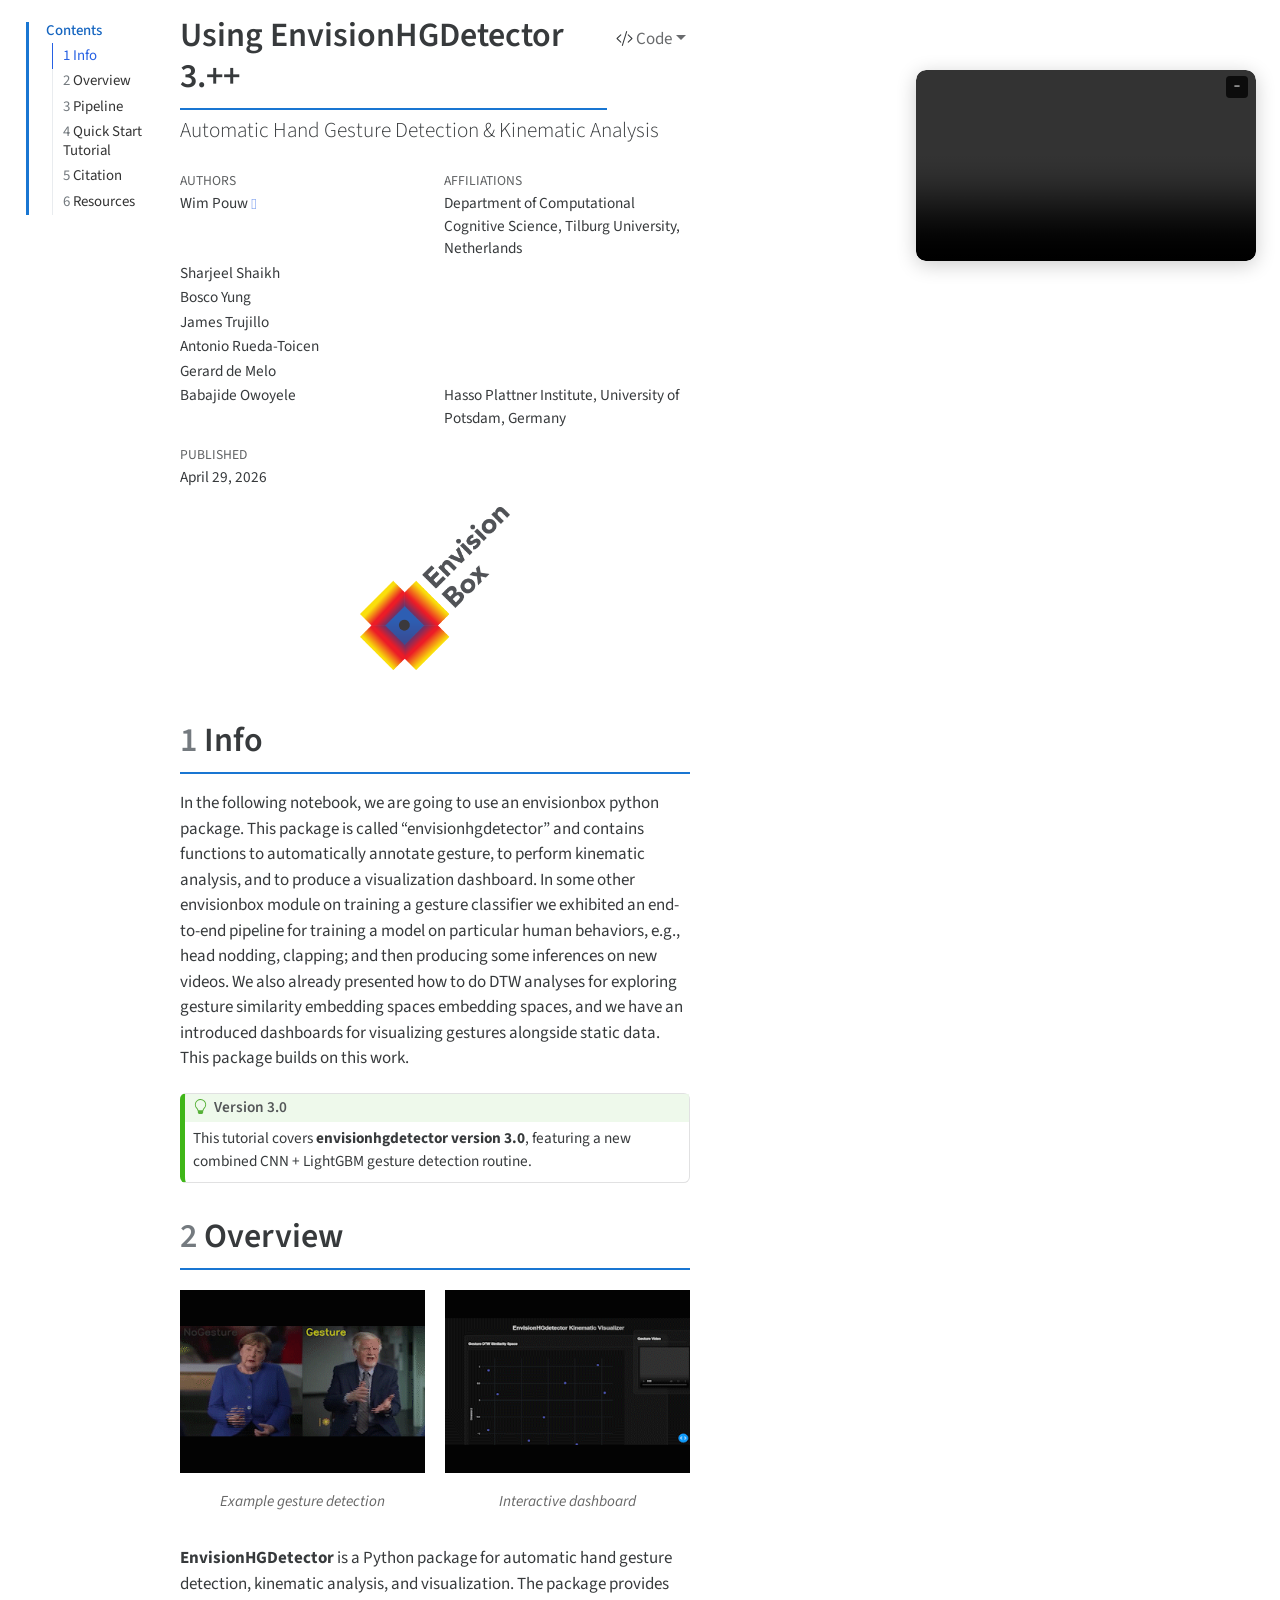
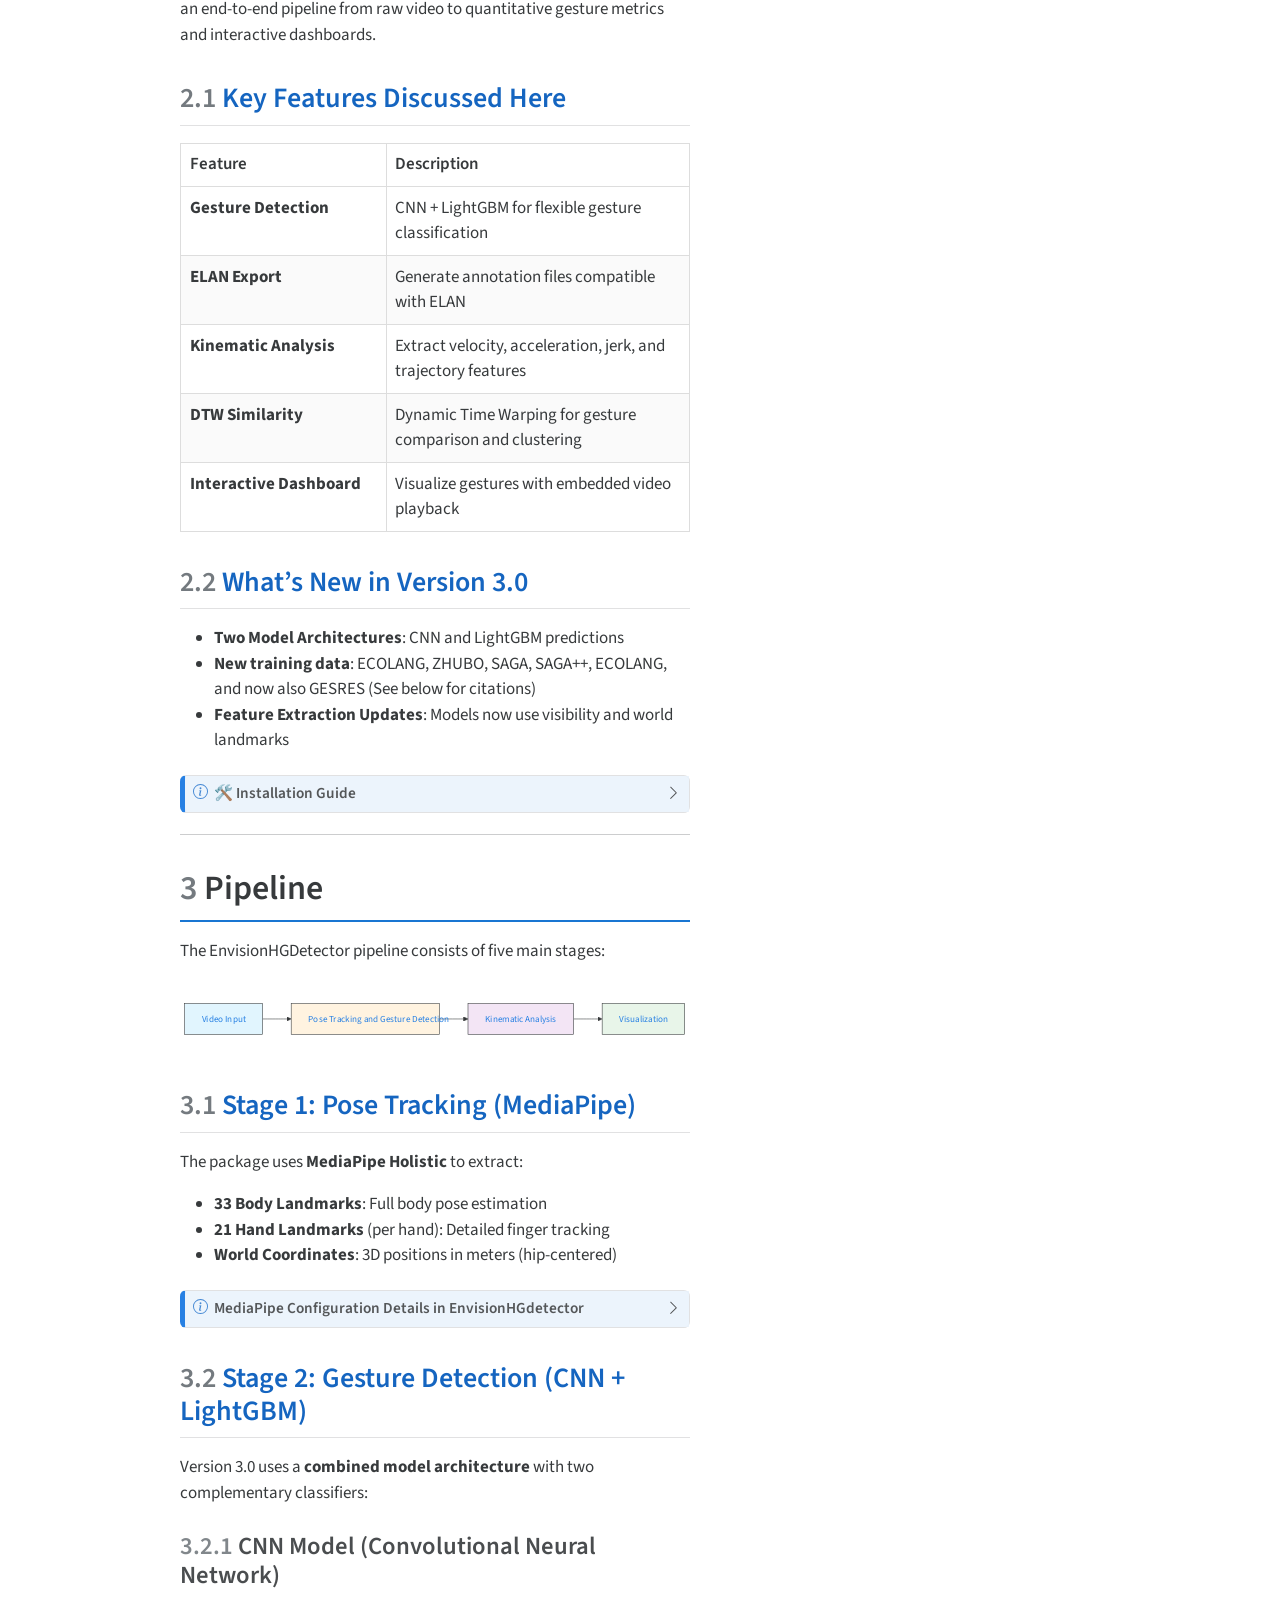
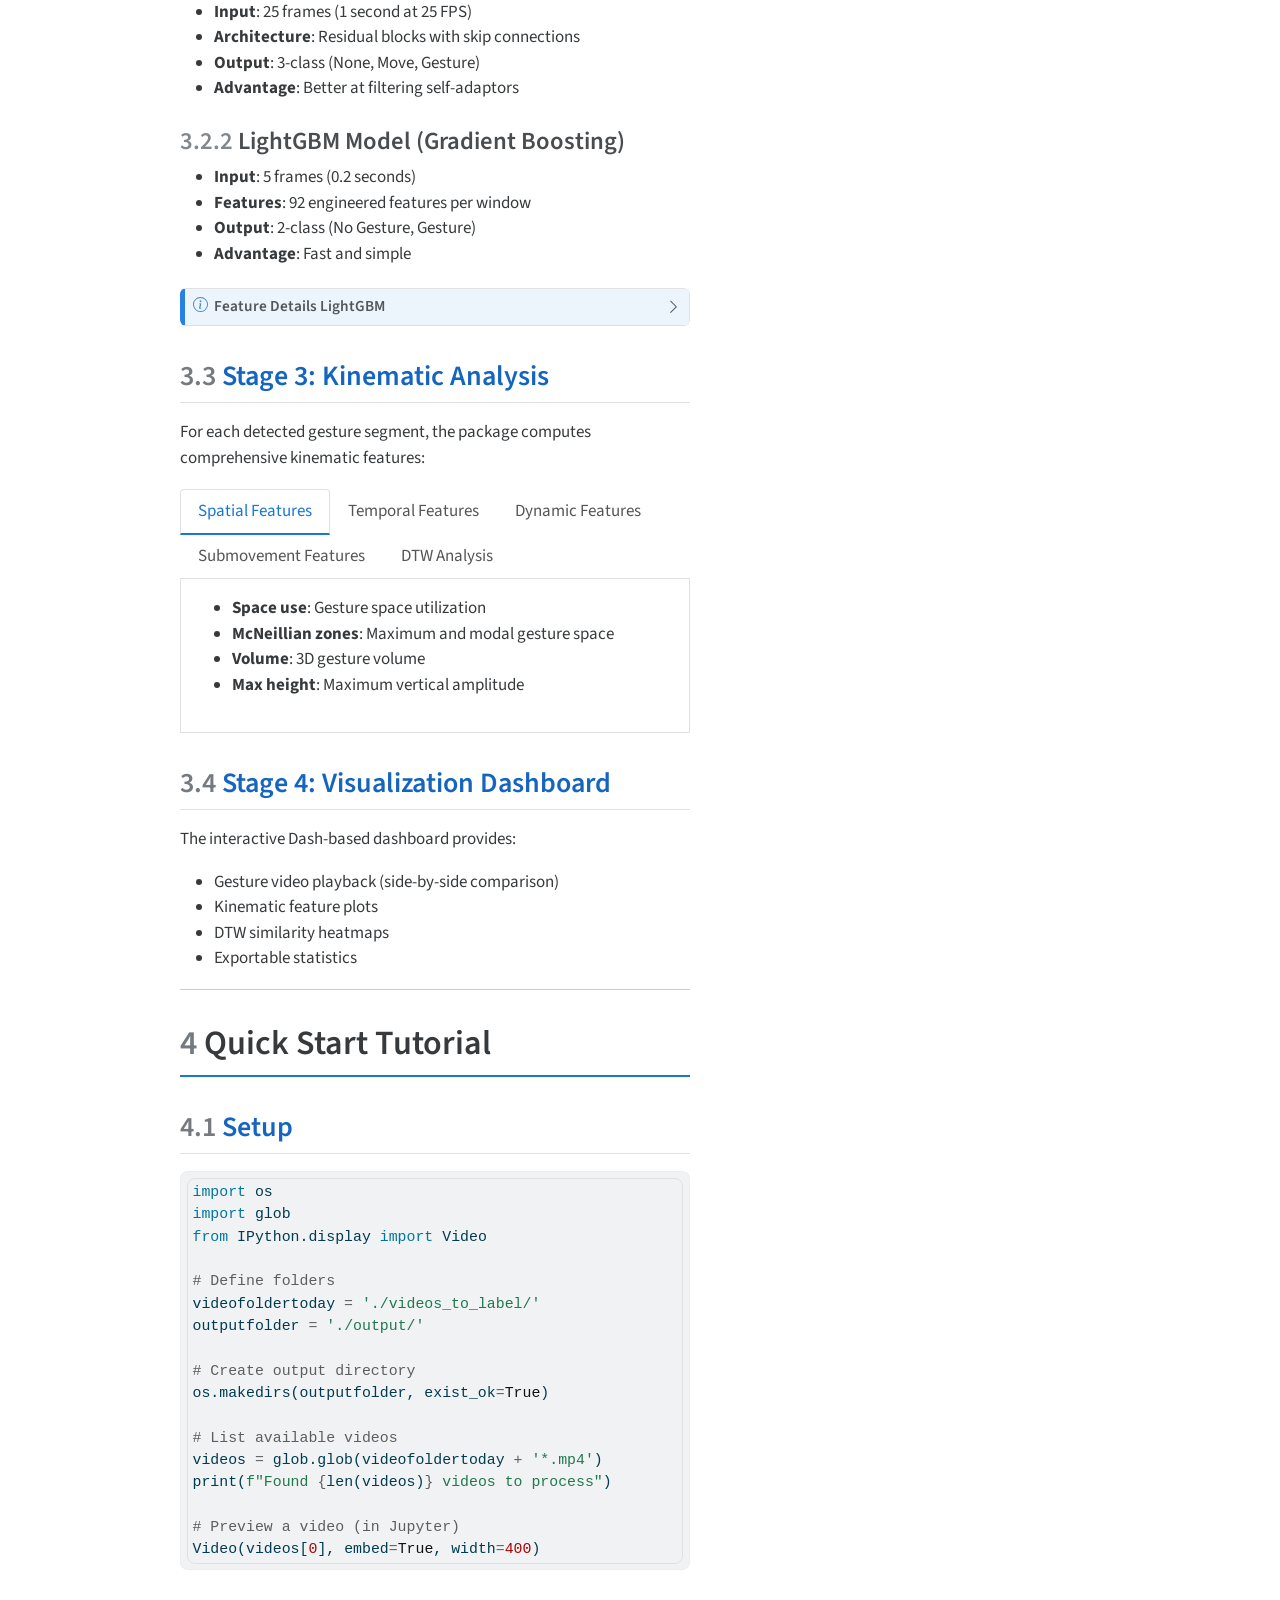
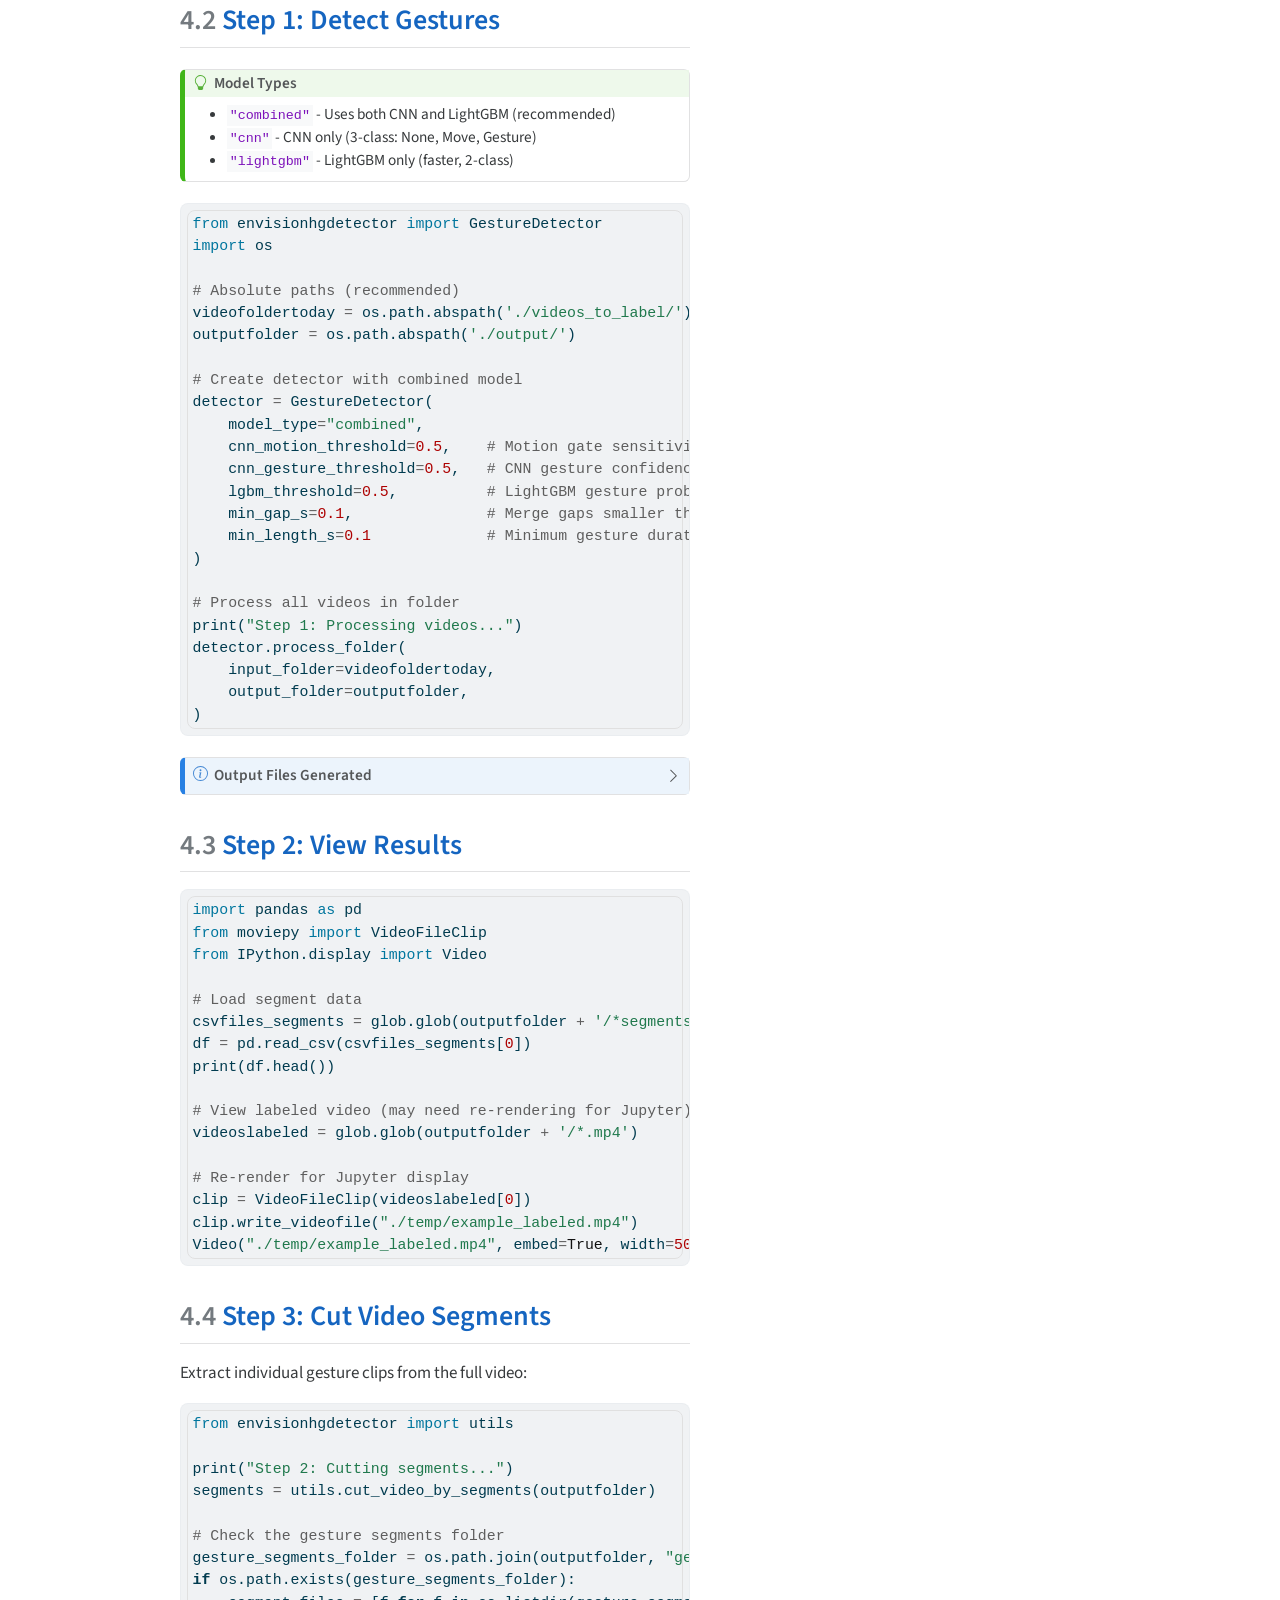
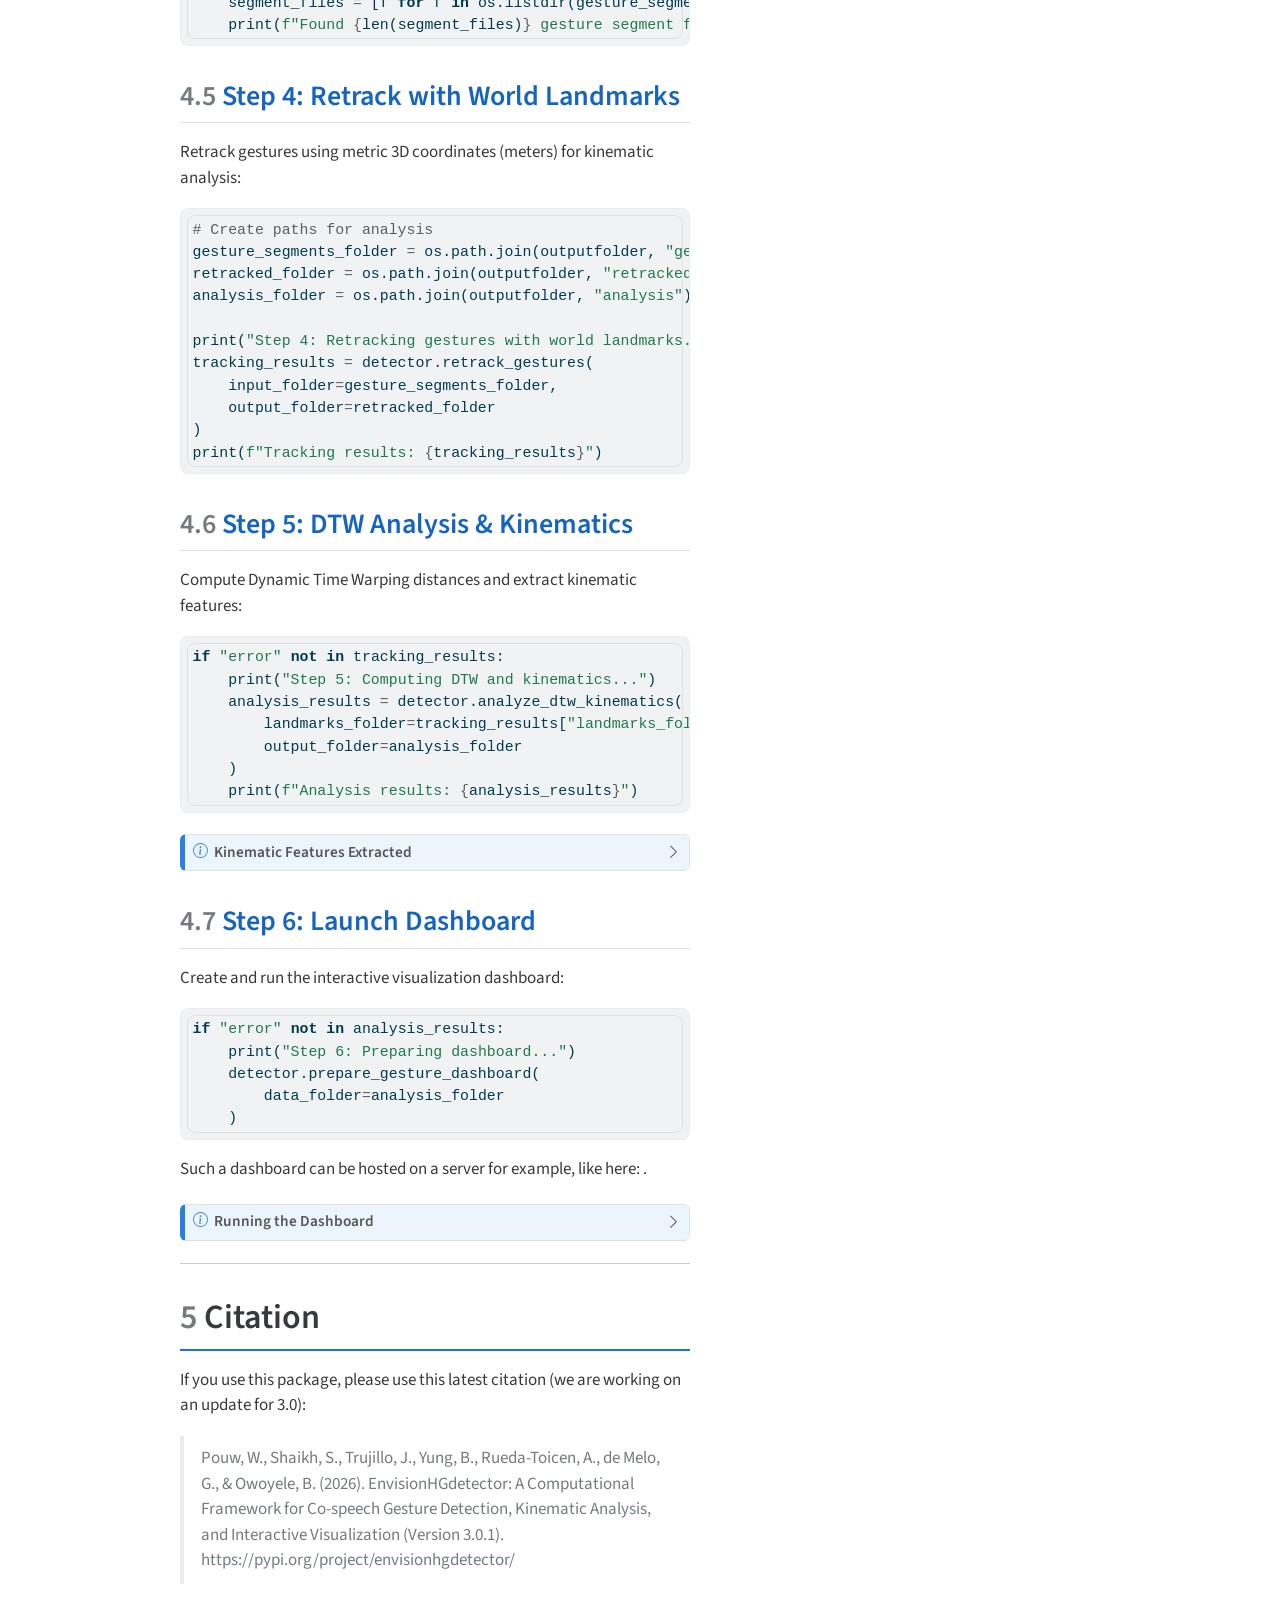
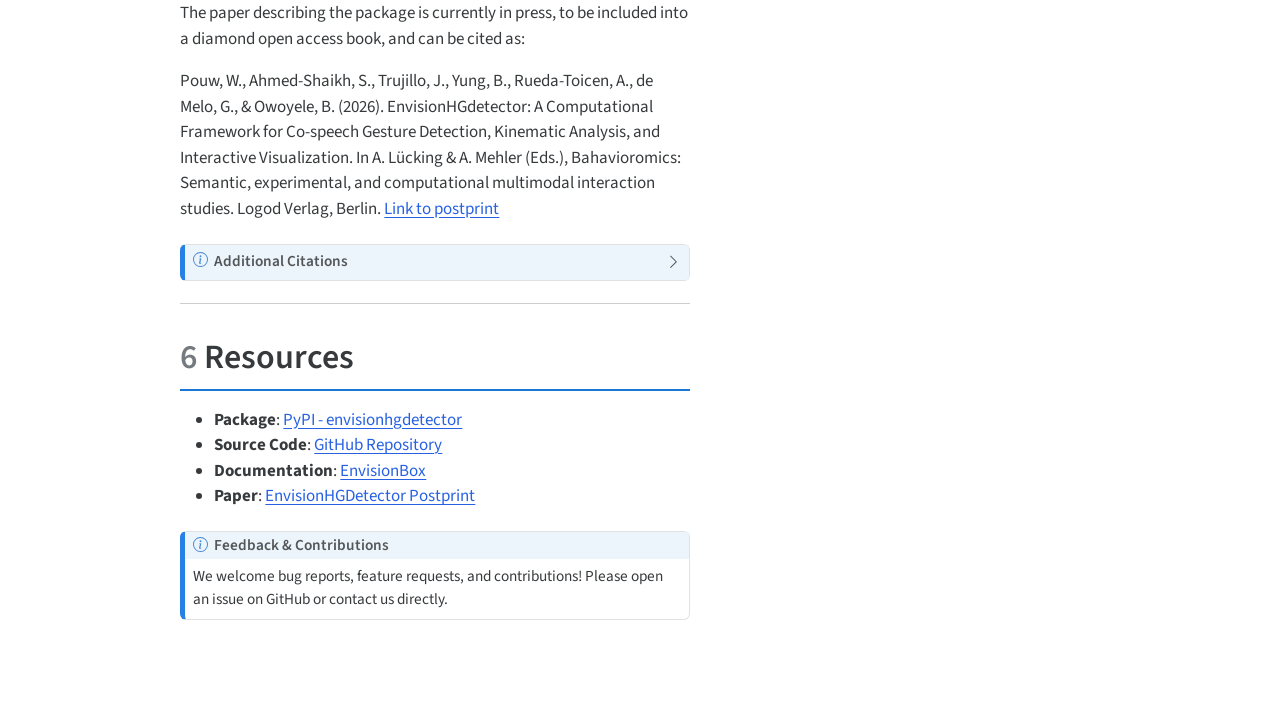
==== commit 8335b6e3: "update" ====
--- a/docs/index.html
+++ b/docs/index.html
@@ -9,8 +9,9 @@
 
 <meta name="author" content="Wim Pouw">
 <meta name="author" content="Sharjeel Shaikh">
+<meta name="author" content="James Trujillo">
+<meta name="author" content="Fabian Eckert">
 <meta name="author" content="Bosco Yung">
-<meta name="author" content="James Trujillo">
 <meta name="author" content="Antonio Rueda-Toicen">
 <meta name="author" content="Gerard de Melo">
 <meta name="author" content="Babajide Owoyele">
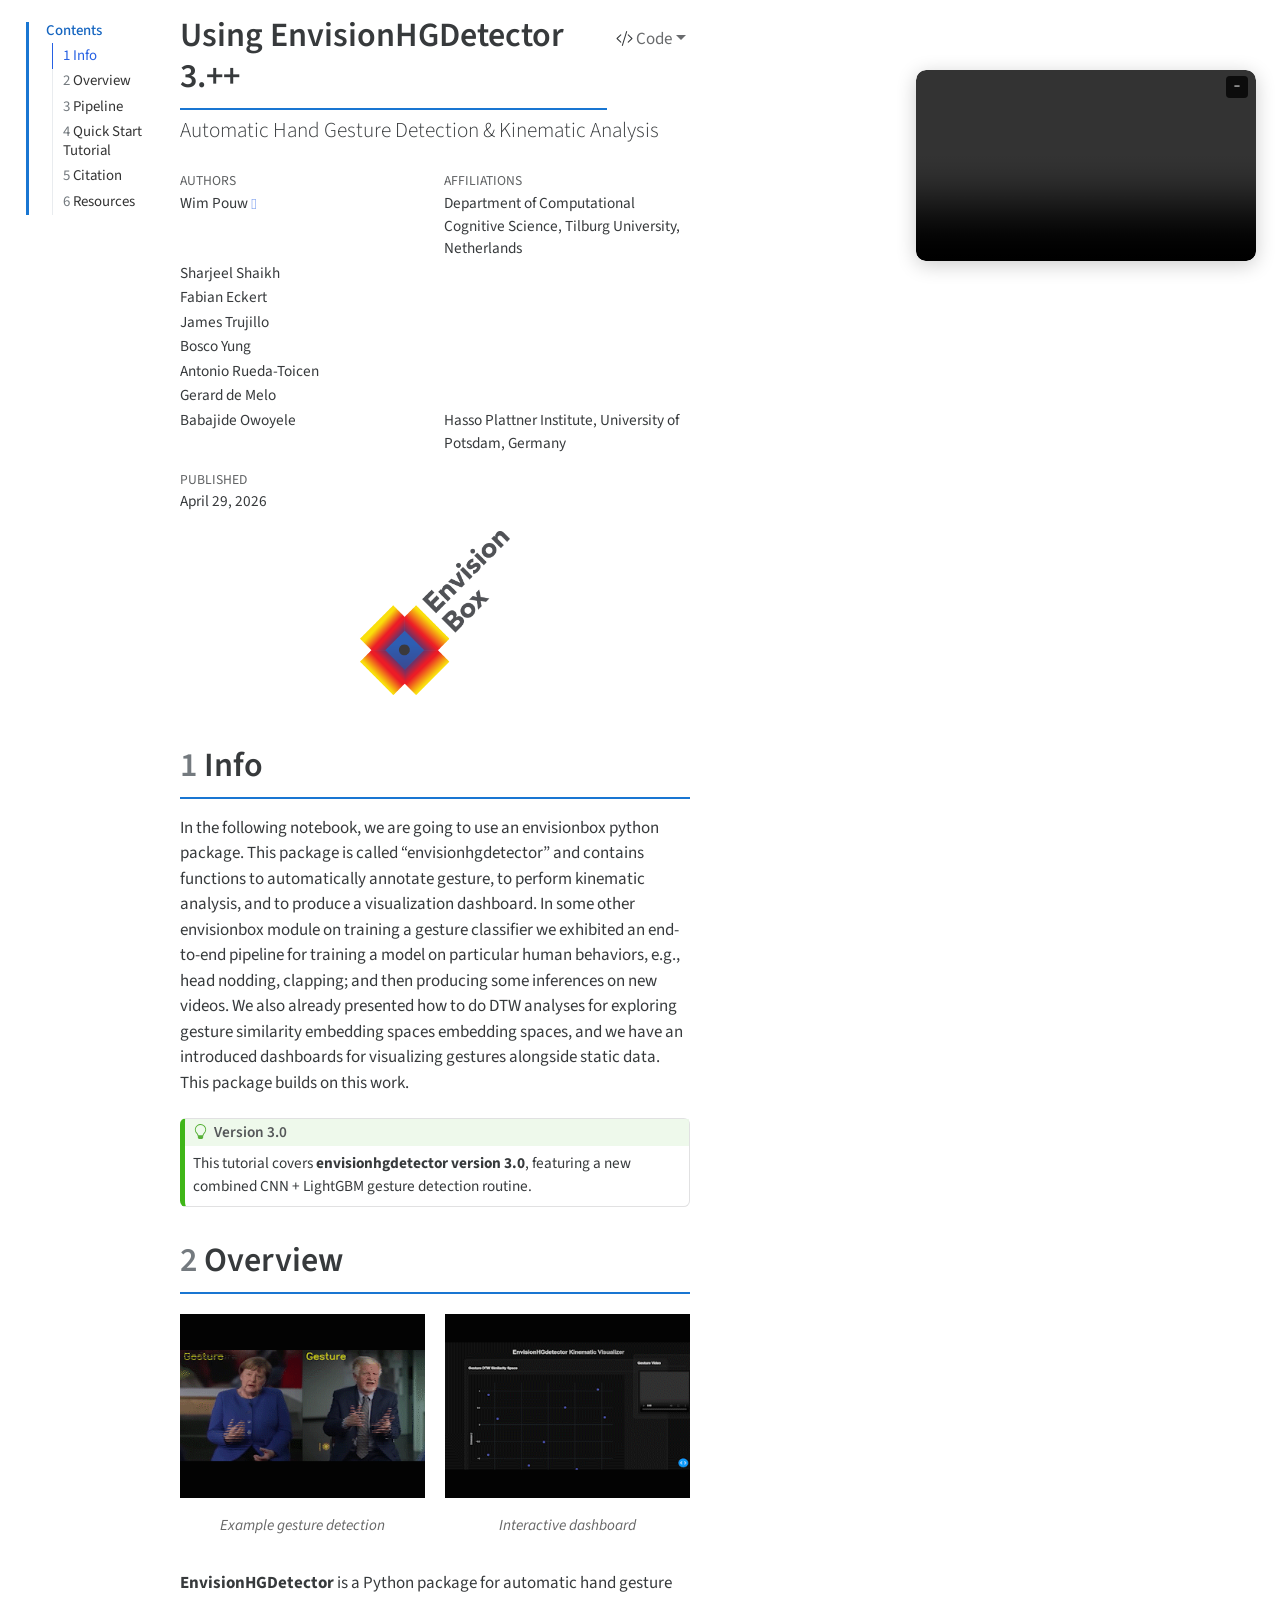
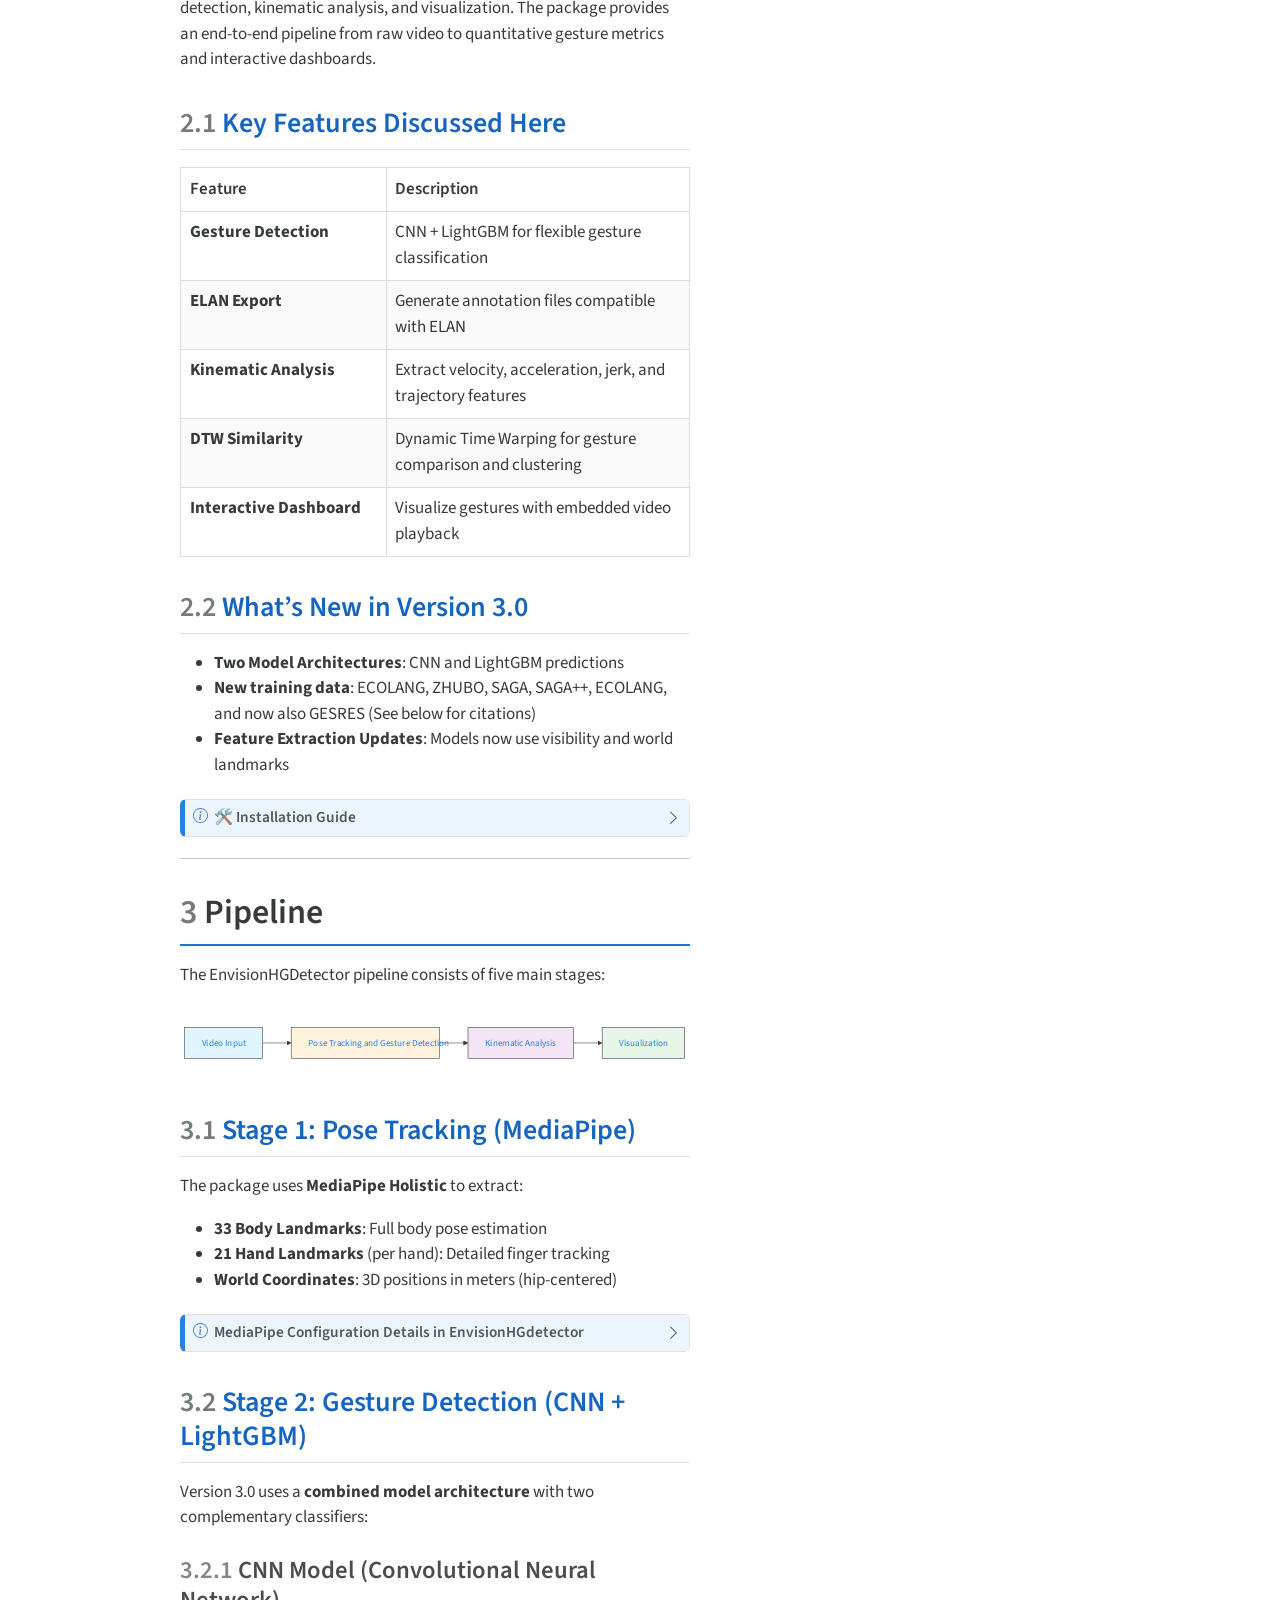
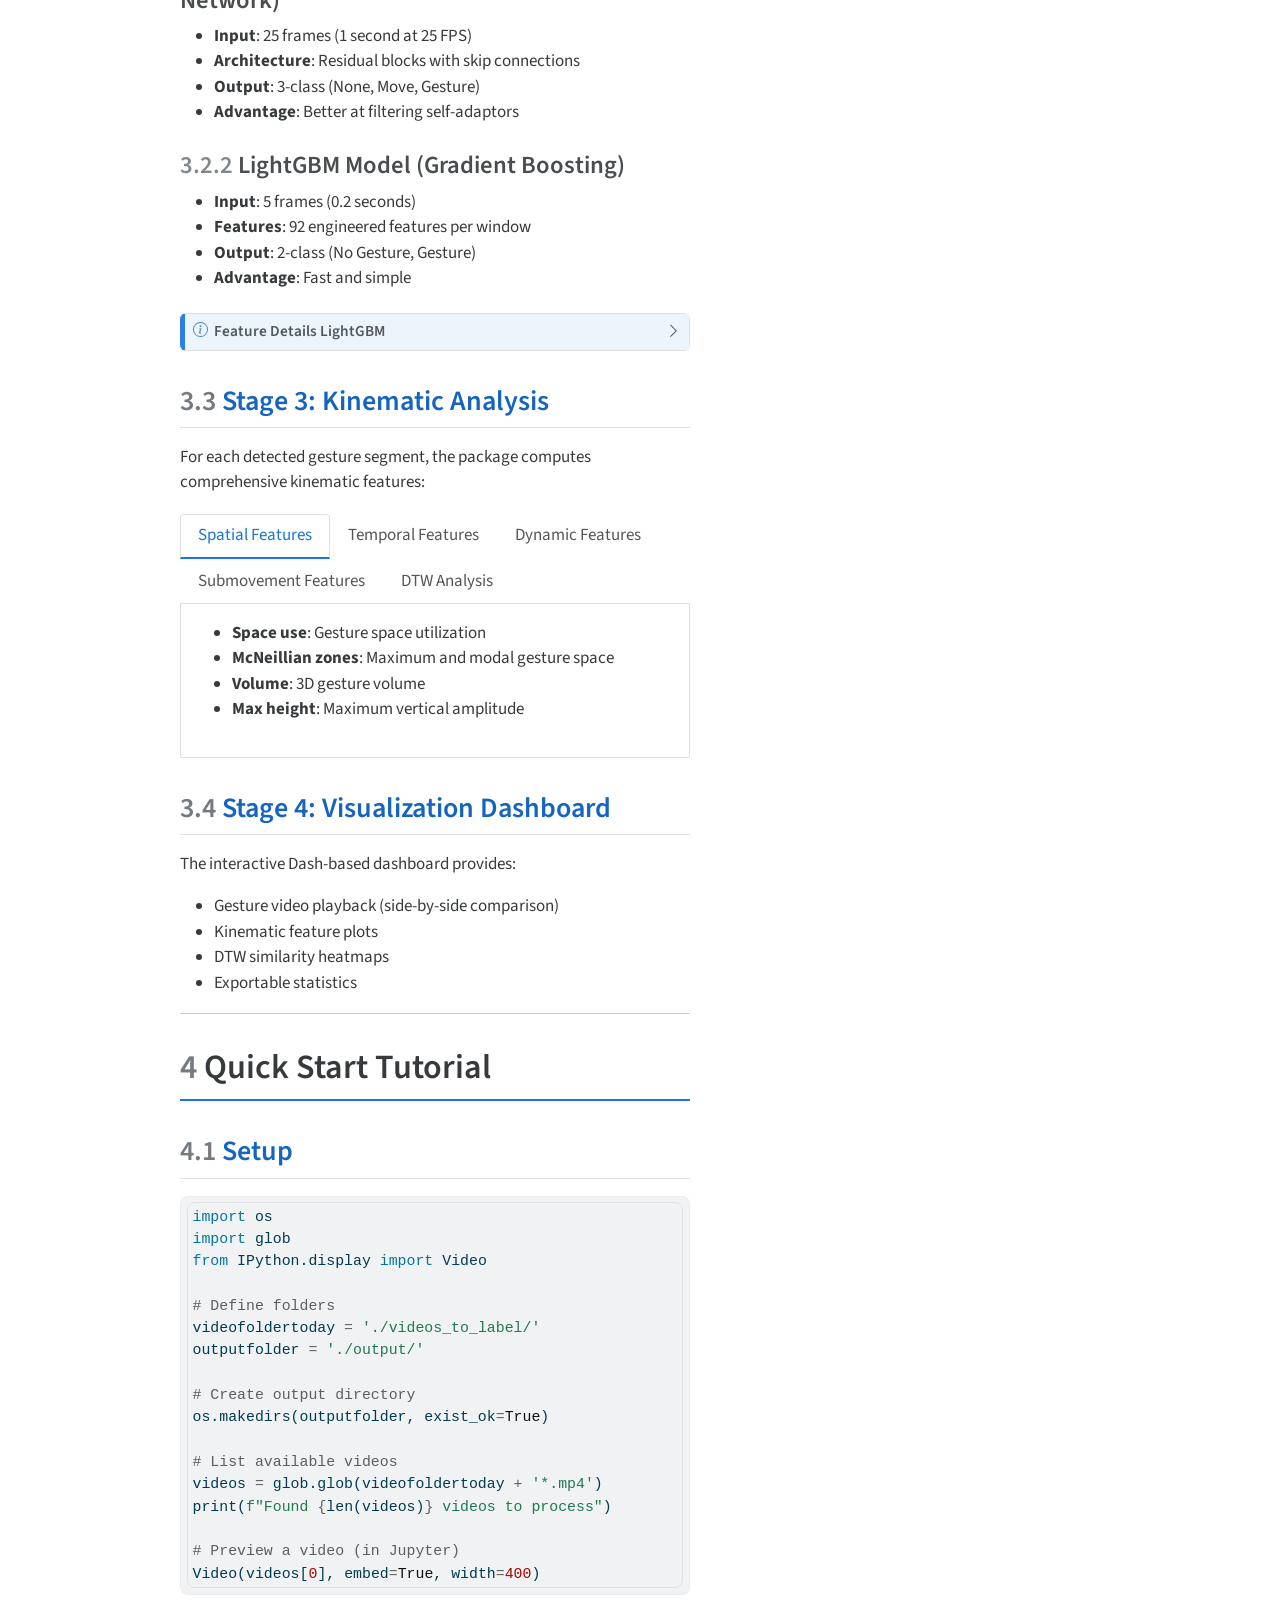
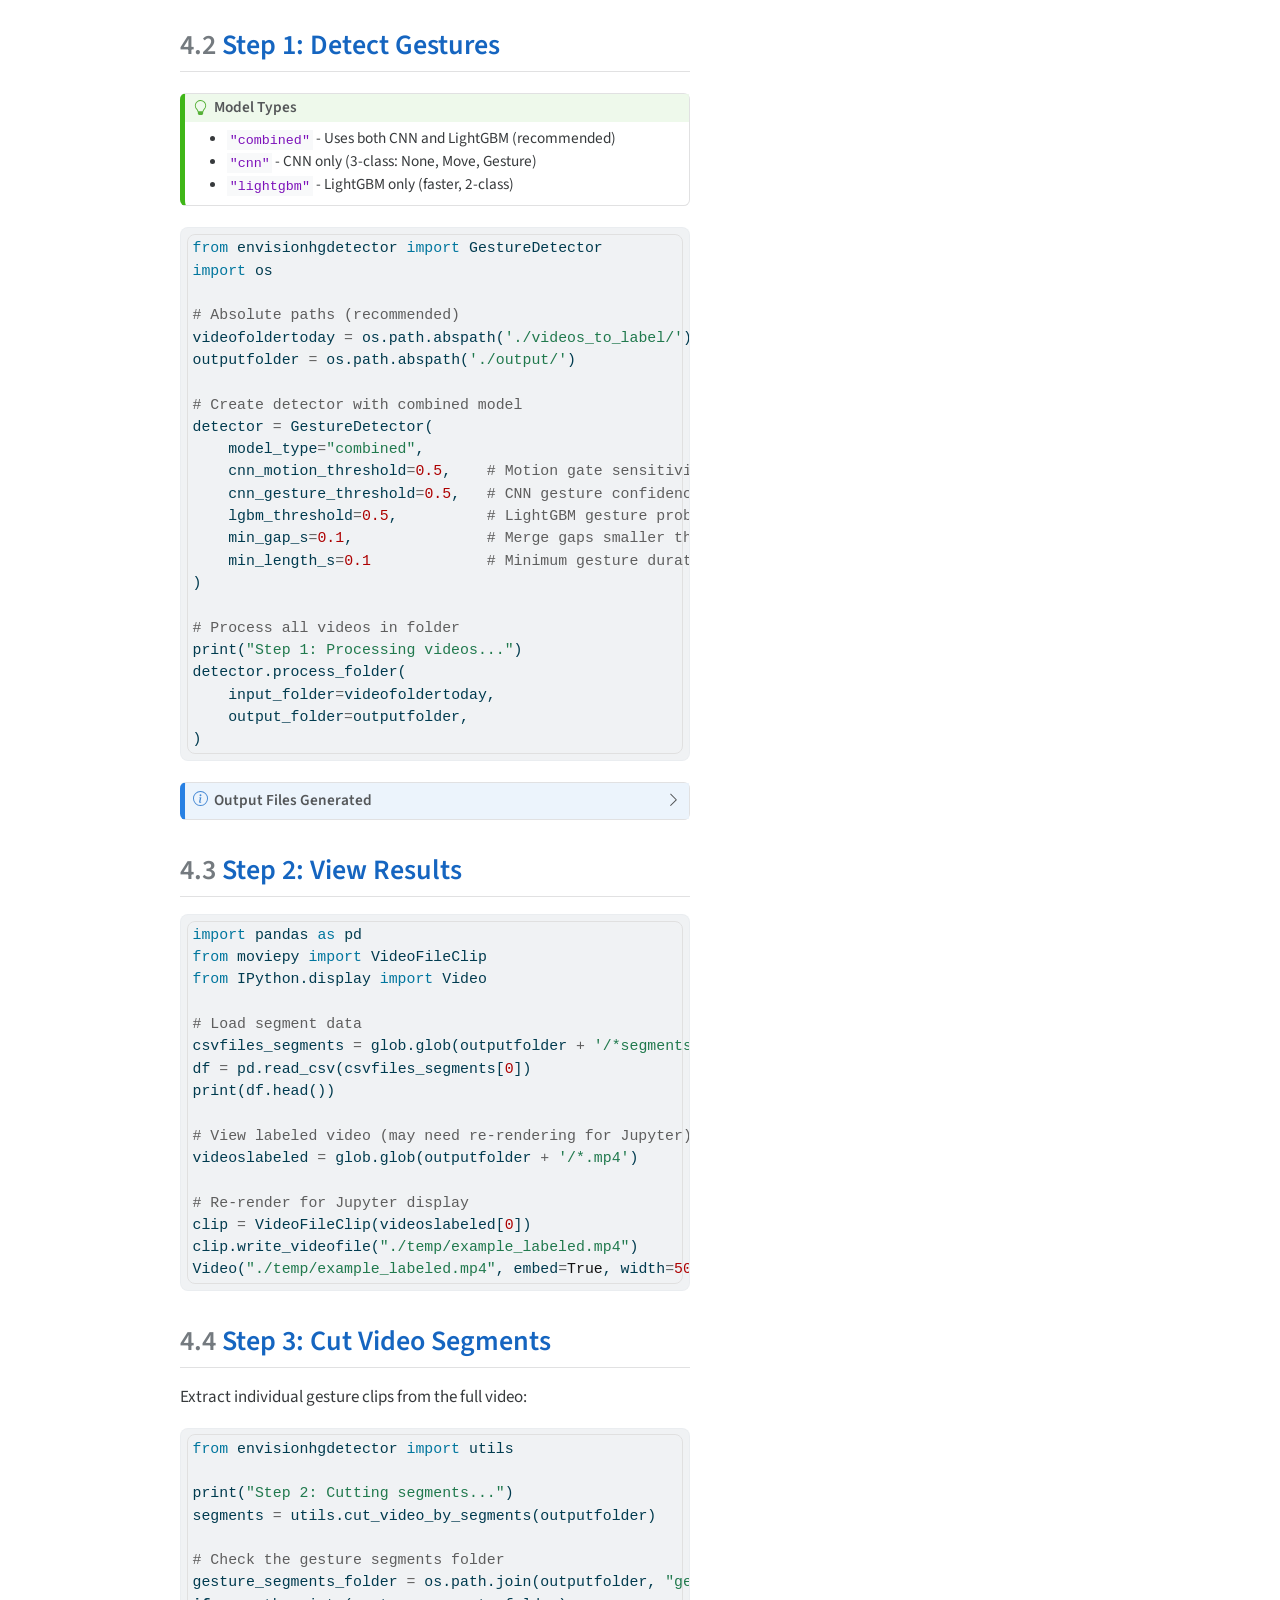
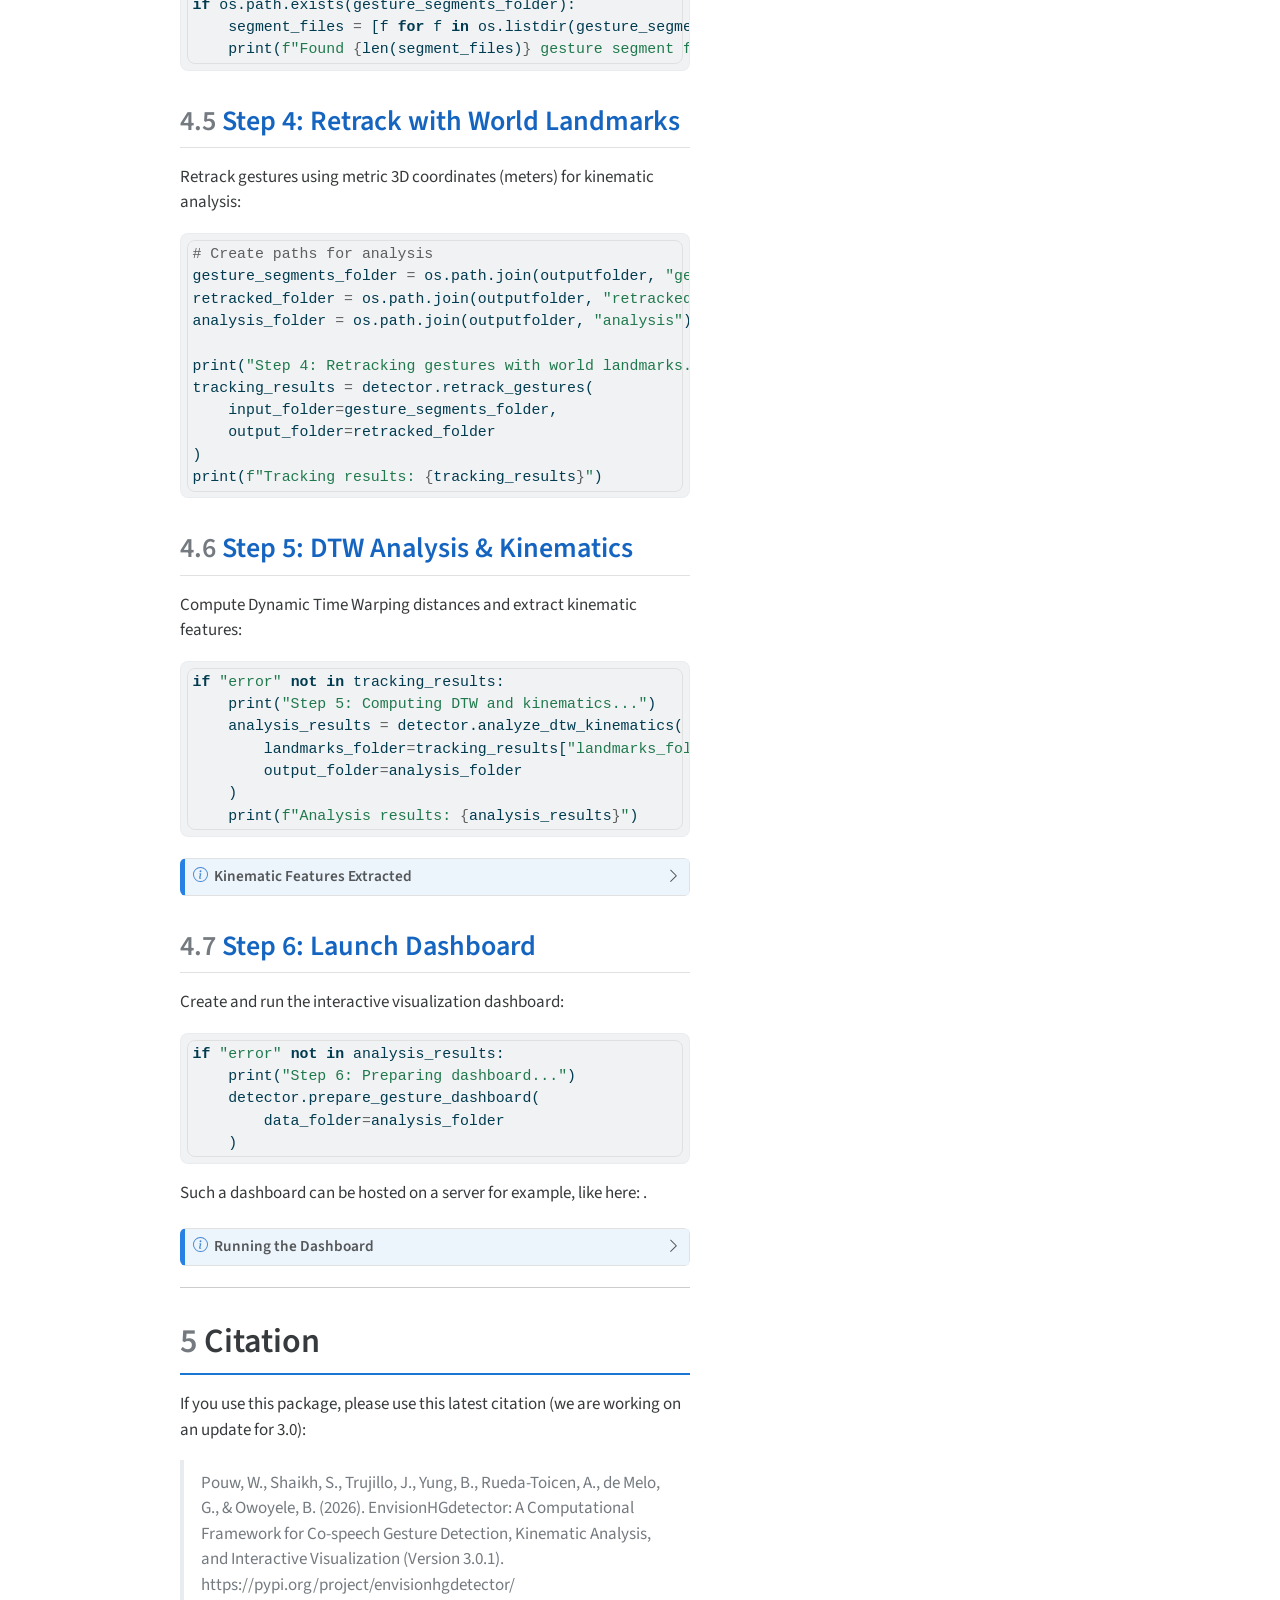
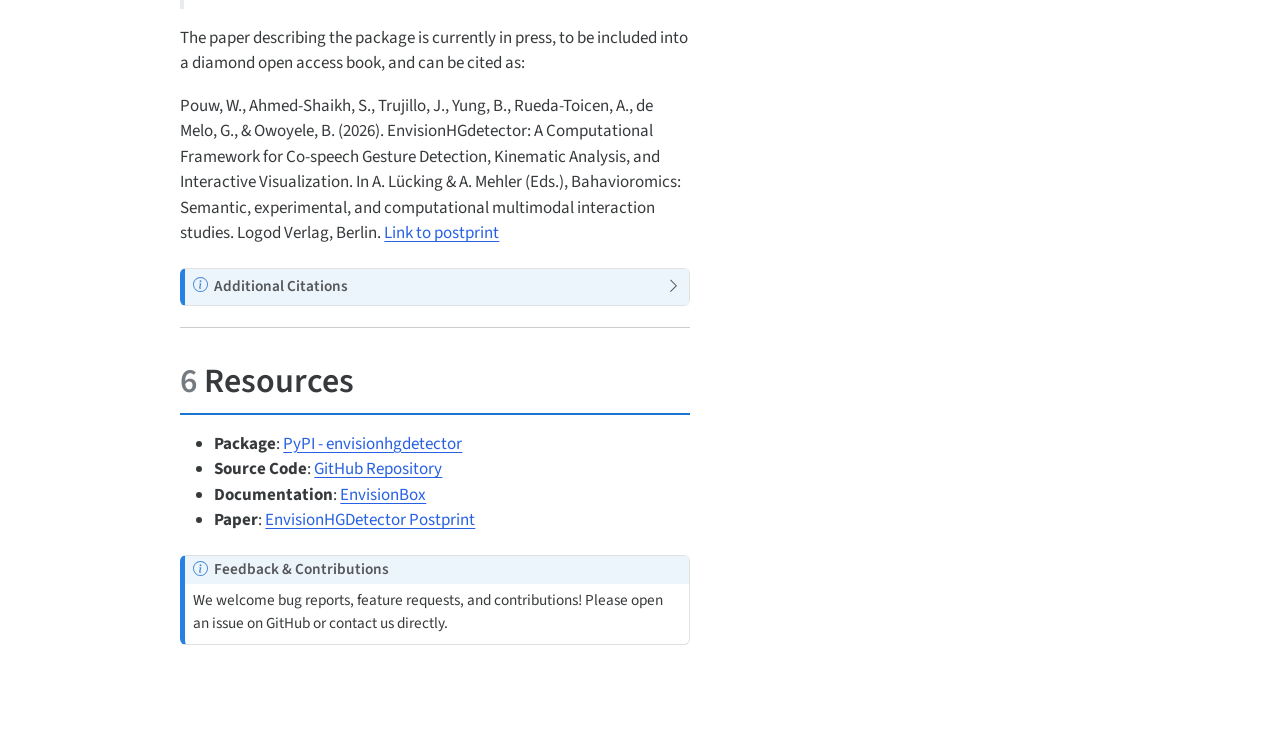
==== commit 35dc1294: "Update index.html" ====
--- a/docs/index.html
+++ b/docs/index.html
@@ -157,12 +157,17 @@
   <div class="quarto-title-meta-contents">
       </div>
     <div class="quarto-title-meta-contents">
-    <p class="author">Bosco Yung </p>
+    <p class="author">Fabian Eckert</p>
+  </div>
+    <div class="quarto-title-meta-contents">
+      </div>
+    <div class="quarto-title-meta-contents">
+    <p class="author">James Trujillo </p>
   </div>
   <div class="quarto-title-meta-contents">
       </div>
     <div class="quarto-title-meta-contents">
-    <p class="author">James Trujillo </p>
+    <p class="author">Bosco Yung </p>
   </div>
   <div class="quarto-title-meta-contents">
       </div>
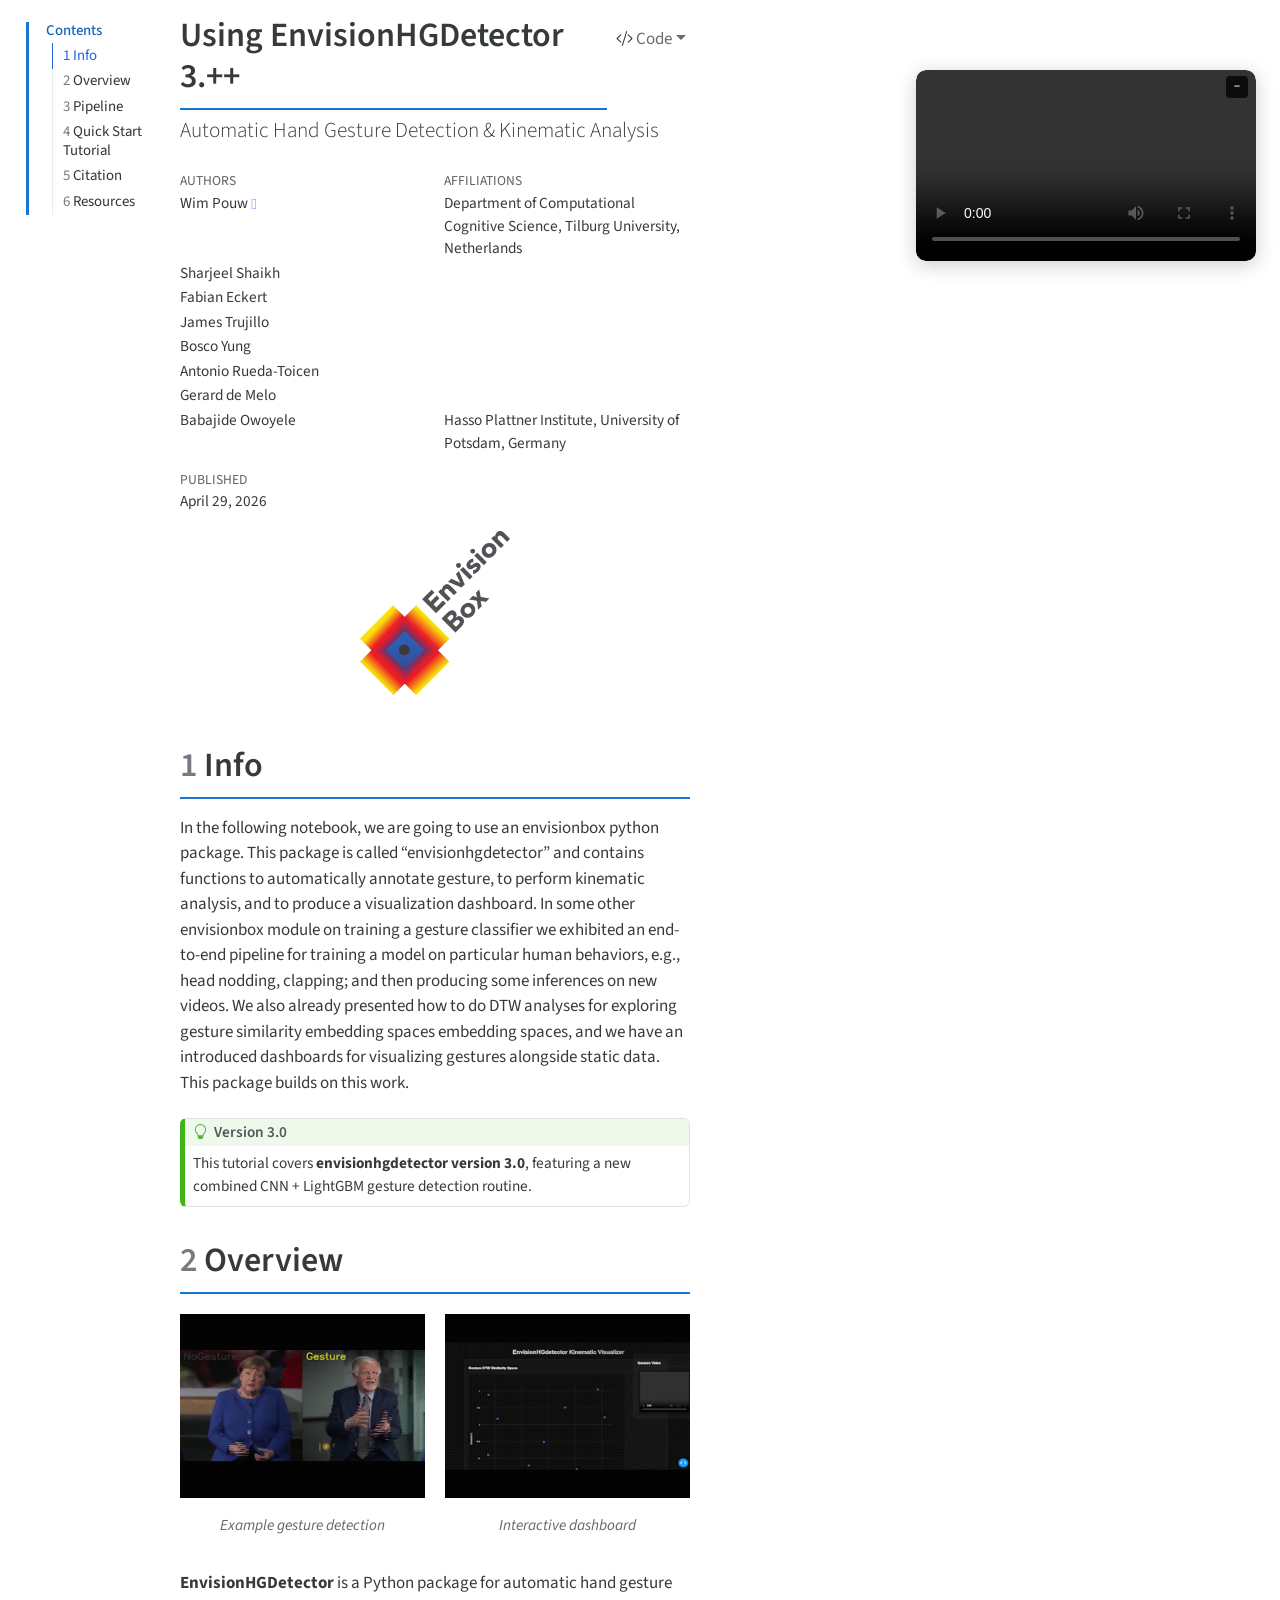
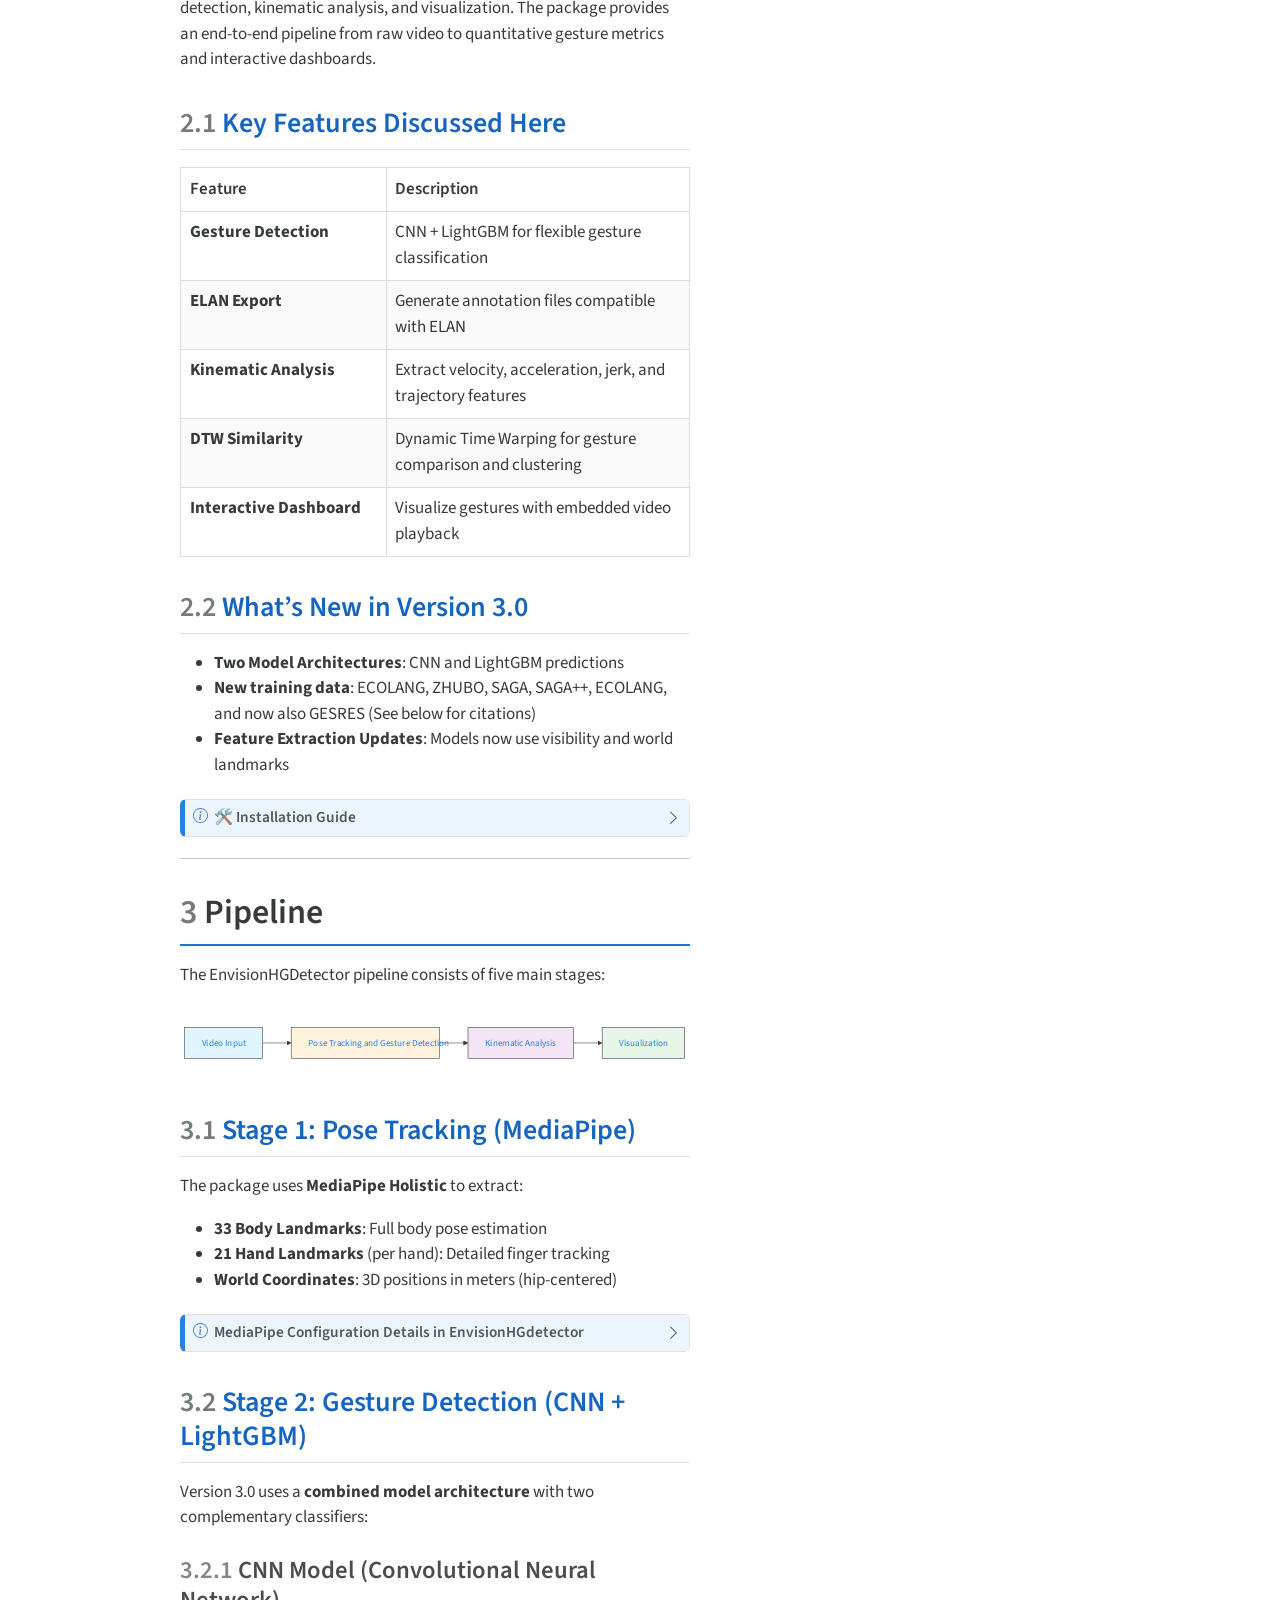
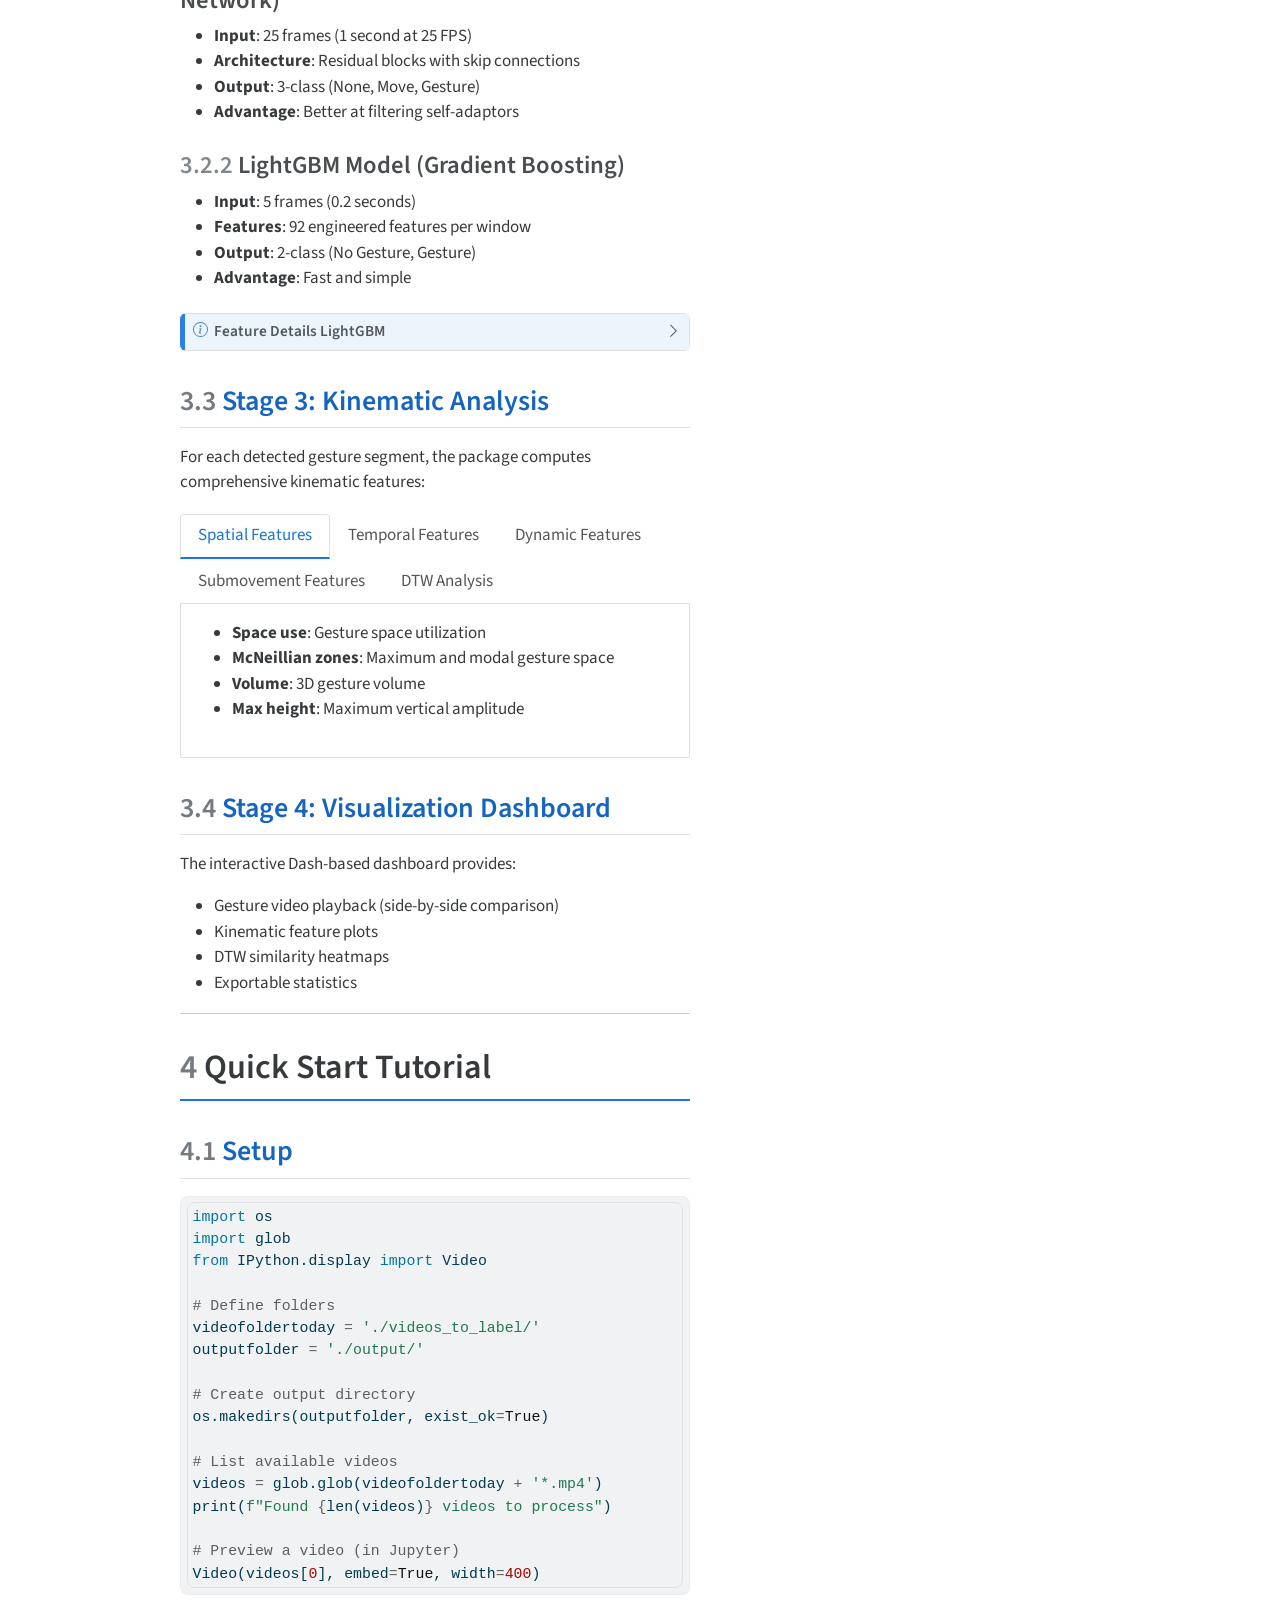
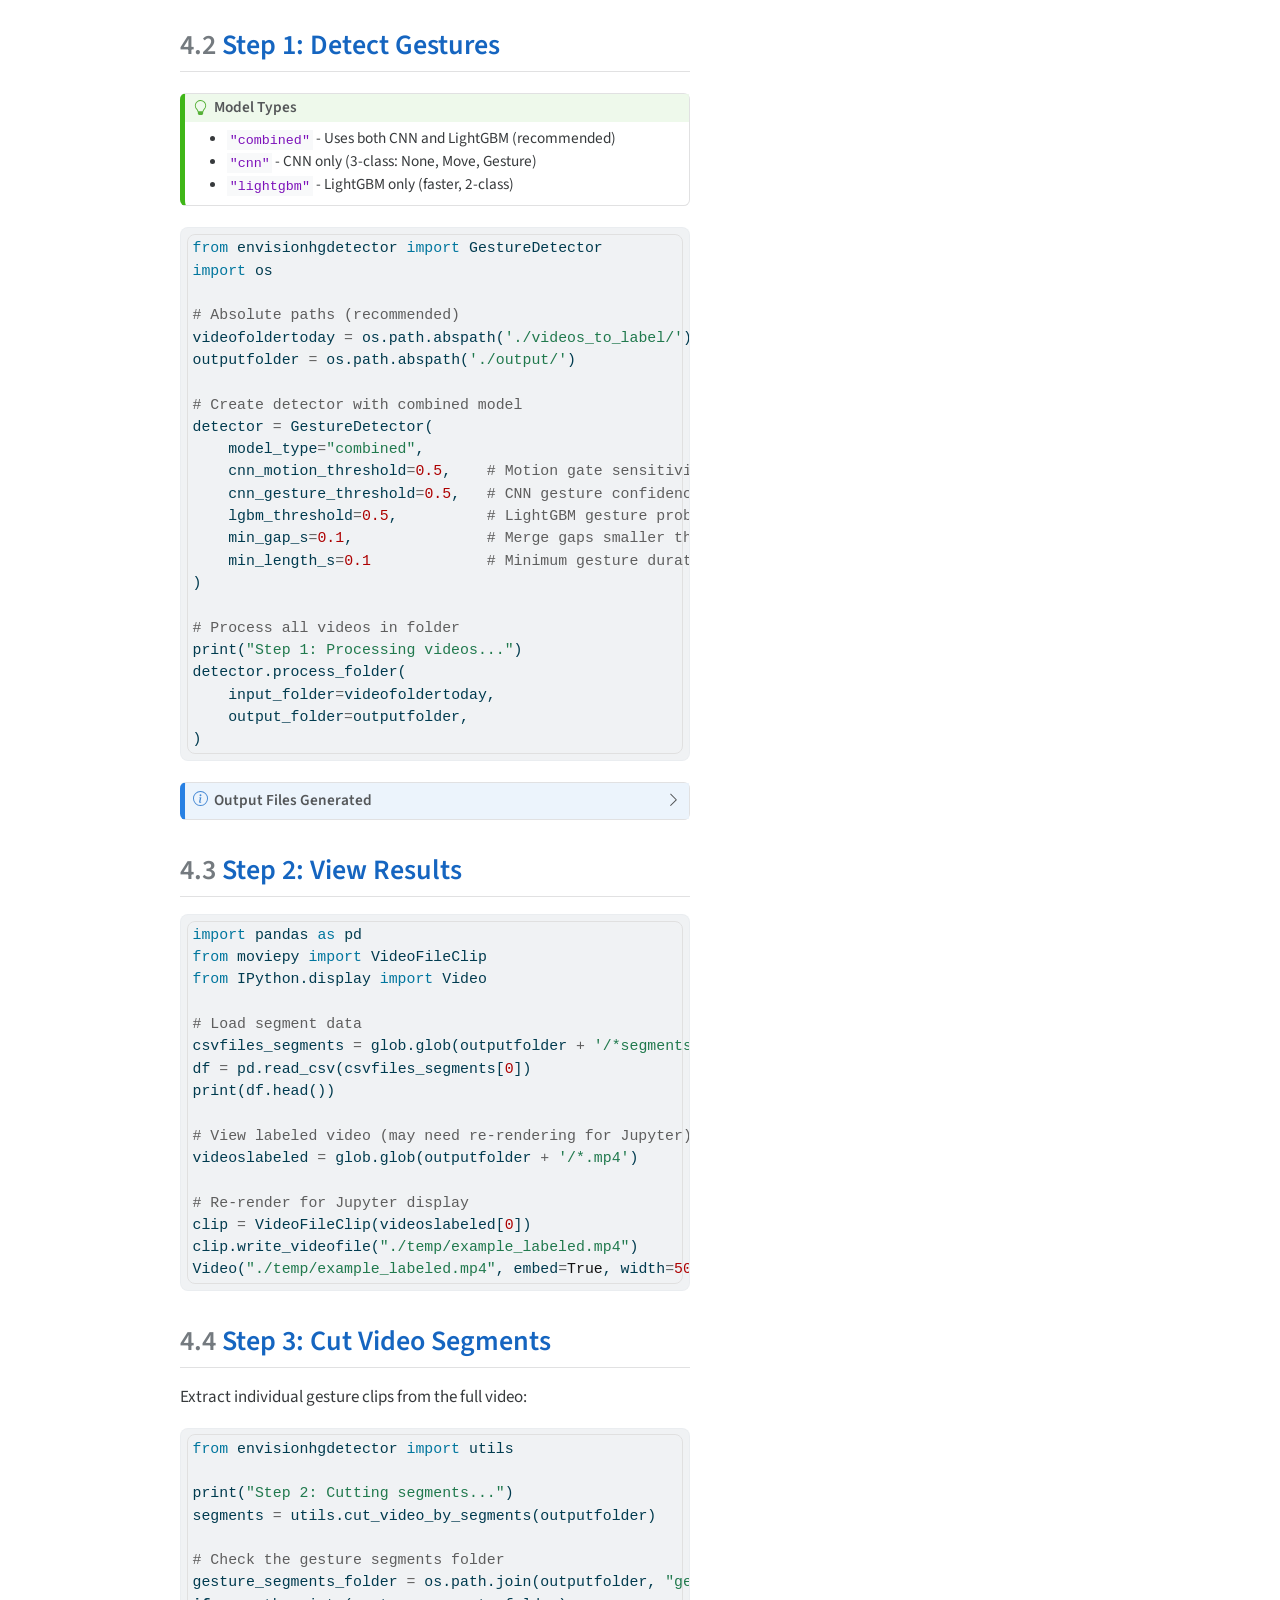
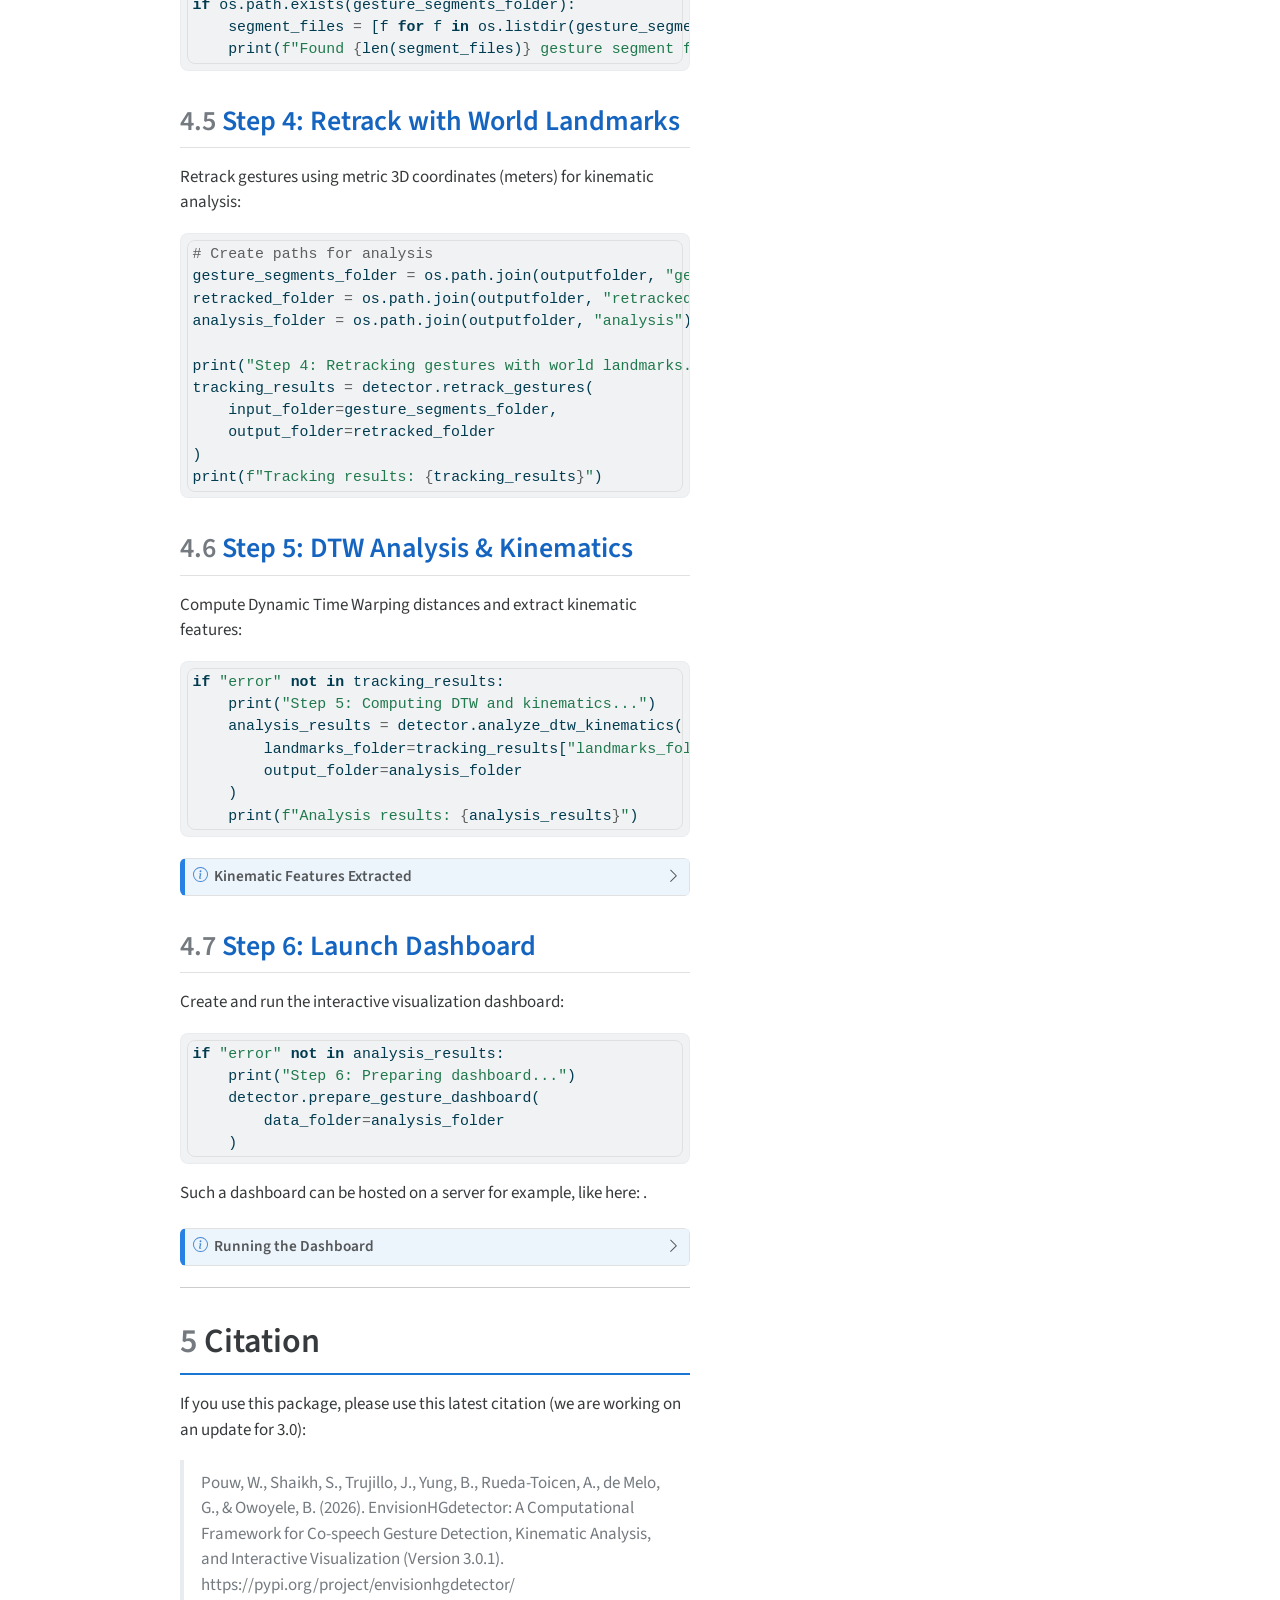
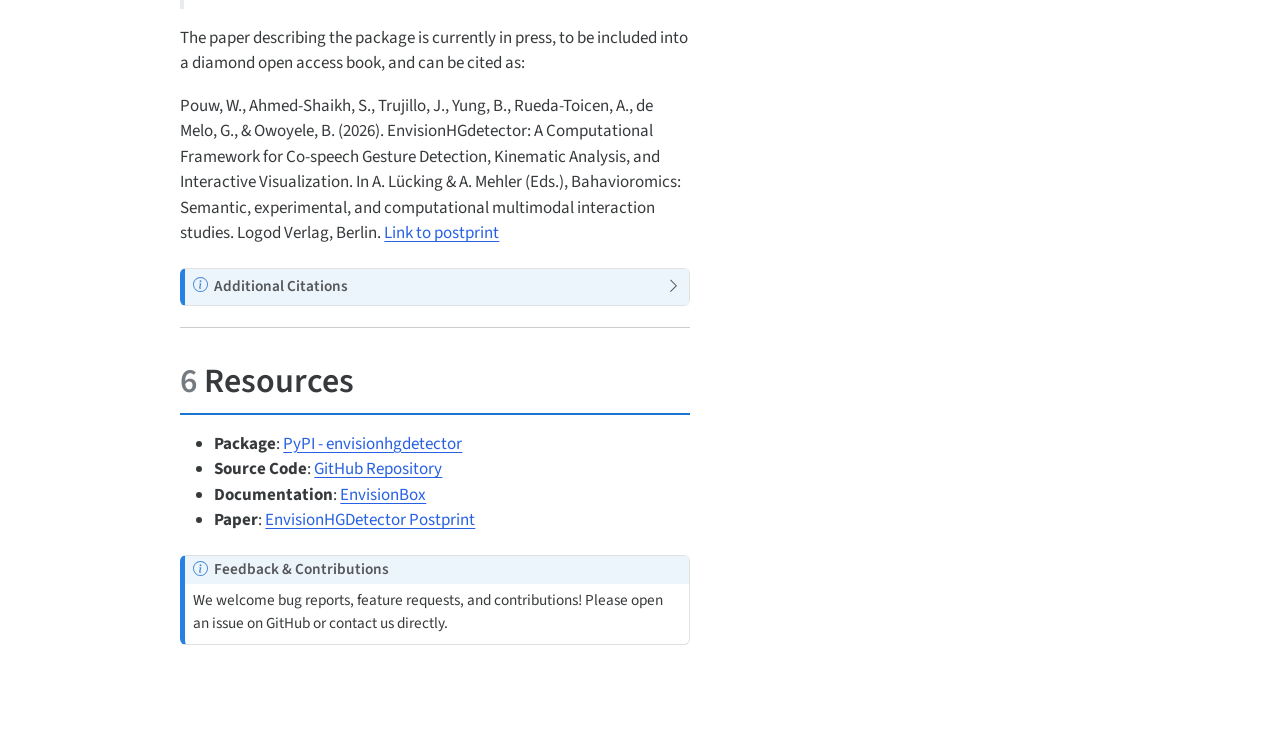
==== commit 2c8fbc42: "Update index.html" ====
--- a/docs/index.html
+++ b/docs/index.html
@@ -1622,8 +1622,9 @@
 <span id="cb21-7"><a href="file:///D:/Research_projects/usingenvisionhgdetector/UsingEnvisionHGdetector_3_0.html#cb21-7" aria-hidden="true" tabindex="-1"></a><span class="co">    affiliation: Department of Computational Cognitive Science, Tilburg University, Netherlands</span></span>
 <span id="cb21-8"><a href="file:///D:/Research_projects/usingenvisionhgdetector/UsingEnvisionHGdetector_3_0.html#cb21-8" aria-hidden="true" tabindex="-1"></a><span class="co">    email: w.pouw@tilburguniversity.edu </span></span>
 <span id="cb21-9"><a href="file:///D:/Research_projects/usingenvisionhgdetector/UsingEnvisionHGdetector_3_0.html#cb21-9" aria-hidden="true" tabindex="-1"></a><span class="co">  - name: Sharjeel Shaikh</span></span>
+<span id="cb21-9"><a href="file:///D:/Research_projects/usingenvisionhgdetector/UsingEnvisionHGdetector_3_0.html#cb21-9" aria-hidden="true" tabindex="-1"></a><span class="co">  - name: Fabian Eckert</span></span>
+<span id="cb21-11"><a href="file:///D:/Research_projects/usingenvisionhgdetector/UsingEnvisionHGdetector_3_0.html#cb21-11" aria-hidden="true" tabindex="-1"></a><span class="co">  - name: James Trujillo</span></span>
 <span id="cb21-10"><a href="file:///D:/Research_projects/usingenvisionhgdetector/UsingEnvisionHGdetector_3_0.html#cb21-10" aria-hidden="true" tabindex="-1"></a><span class="co">  - name: Bosco Yung</span></span>
-<span id="cb21-11"><a href="file:///D:/Research_projects/usingenvisionhgdetector/UsingEnvisionHGdetector_3_0.html#cb21-11" aria-hidden="true" tabindex="-1"></a><span class="co">  - name: James Trujillo</span></span>
 <span id="cb21-12"><a href="file:///D:/Research_projects/usingenvisionhgdetector/UsingEnvisionHGdetector_3_0.html#cb21-12" aria-hidden="true" tabindex="-1"></a><span class="co">  - name: Antonio Rueda-Toicen</span></span>
 <span id="cb21-13"><a href="file:///D:/Research_projects/usingenvisionhgdetector/UsingEnvisionHGdetector_3_0.html#cb21-13" aria-hidden="true" tabindex="-1"></a><span class="co">  - name: Gerard de Melo</span></span>
 <span id="cb21-14"><a href="file:///D:/Research_projects/usingenvisionhgdetector/UsingEnvisionHGdetector_3_0.html#cb21-14" aria-hidden="true" tabindex="-1"></a><span class="co">  - name: Babajide Owoyele</span></span>
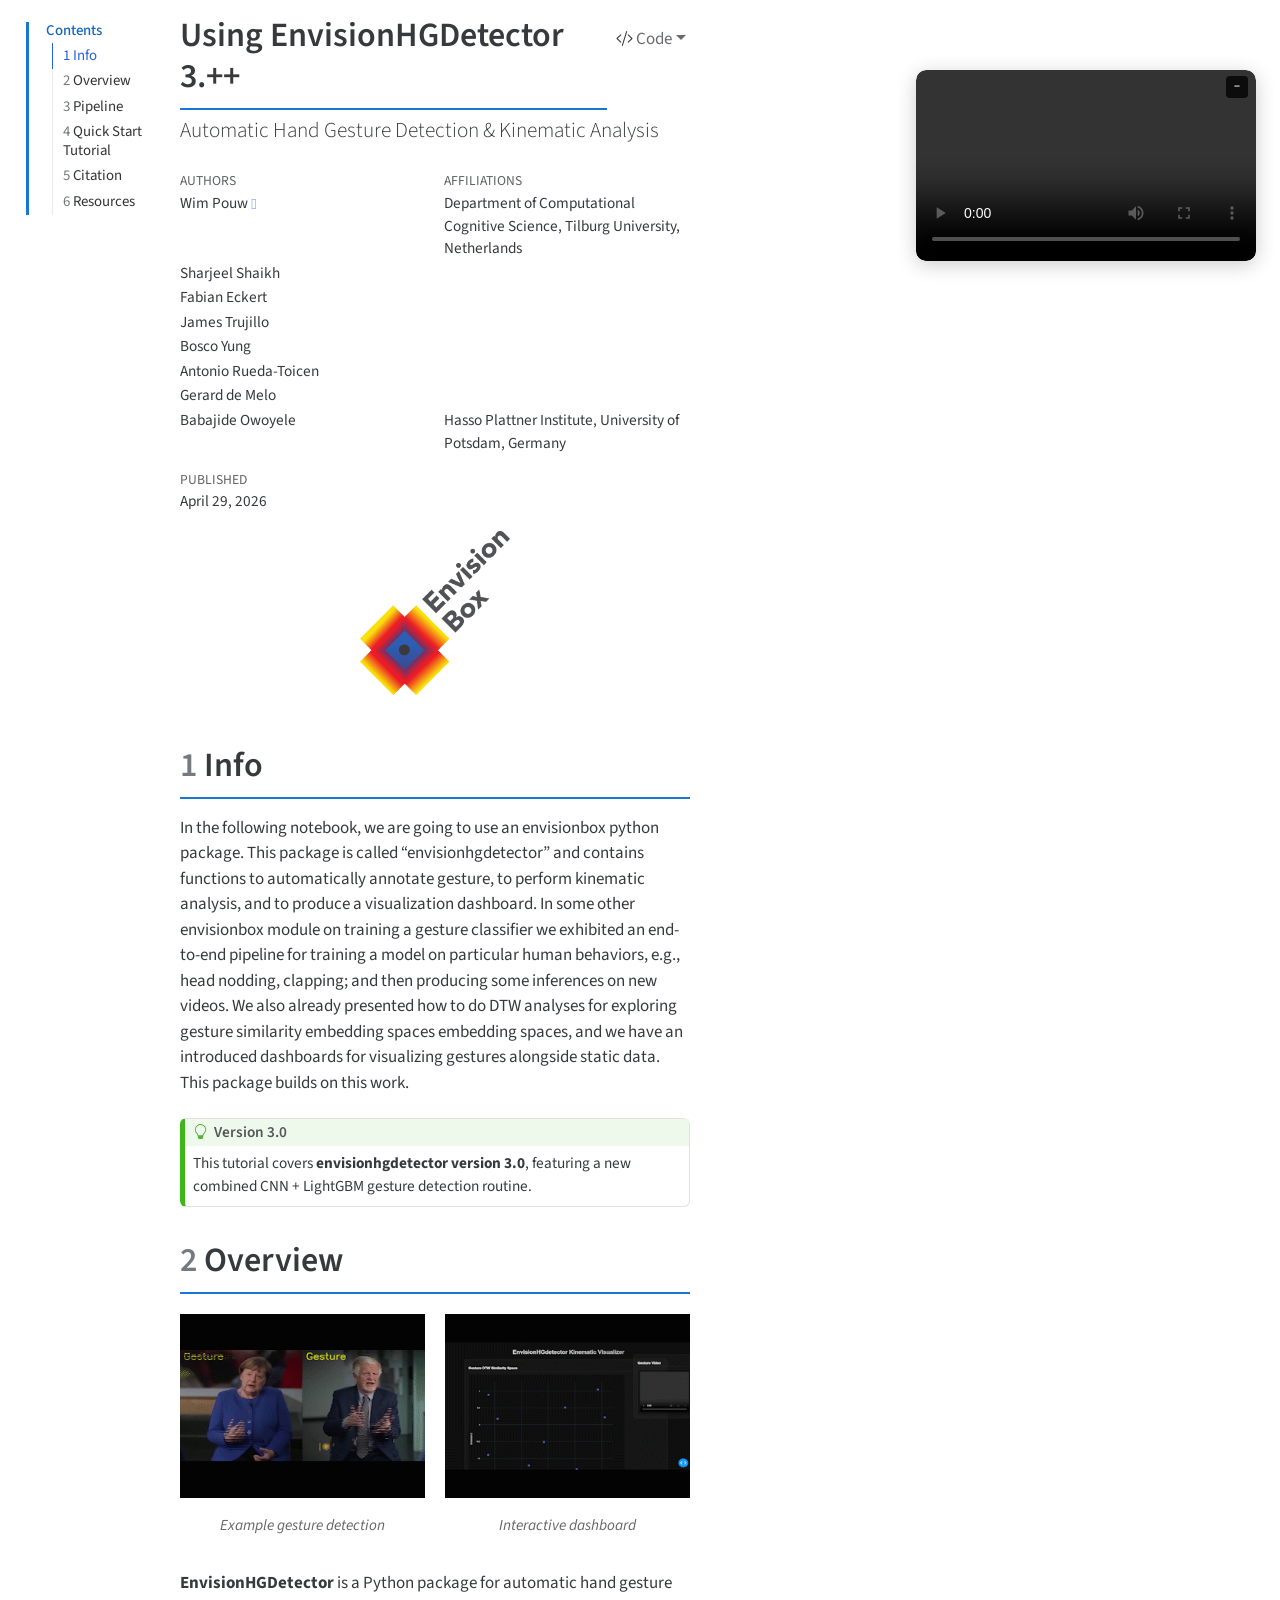
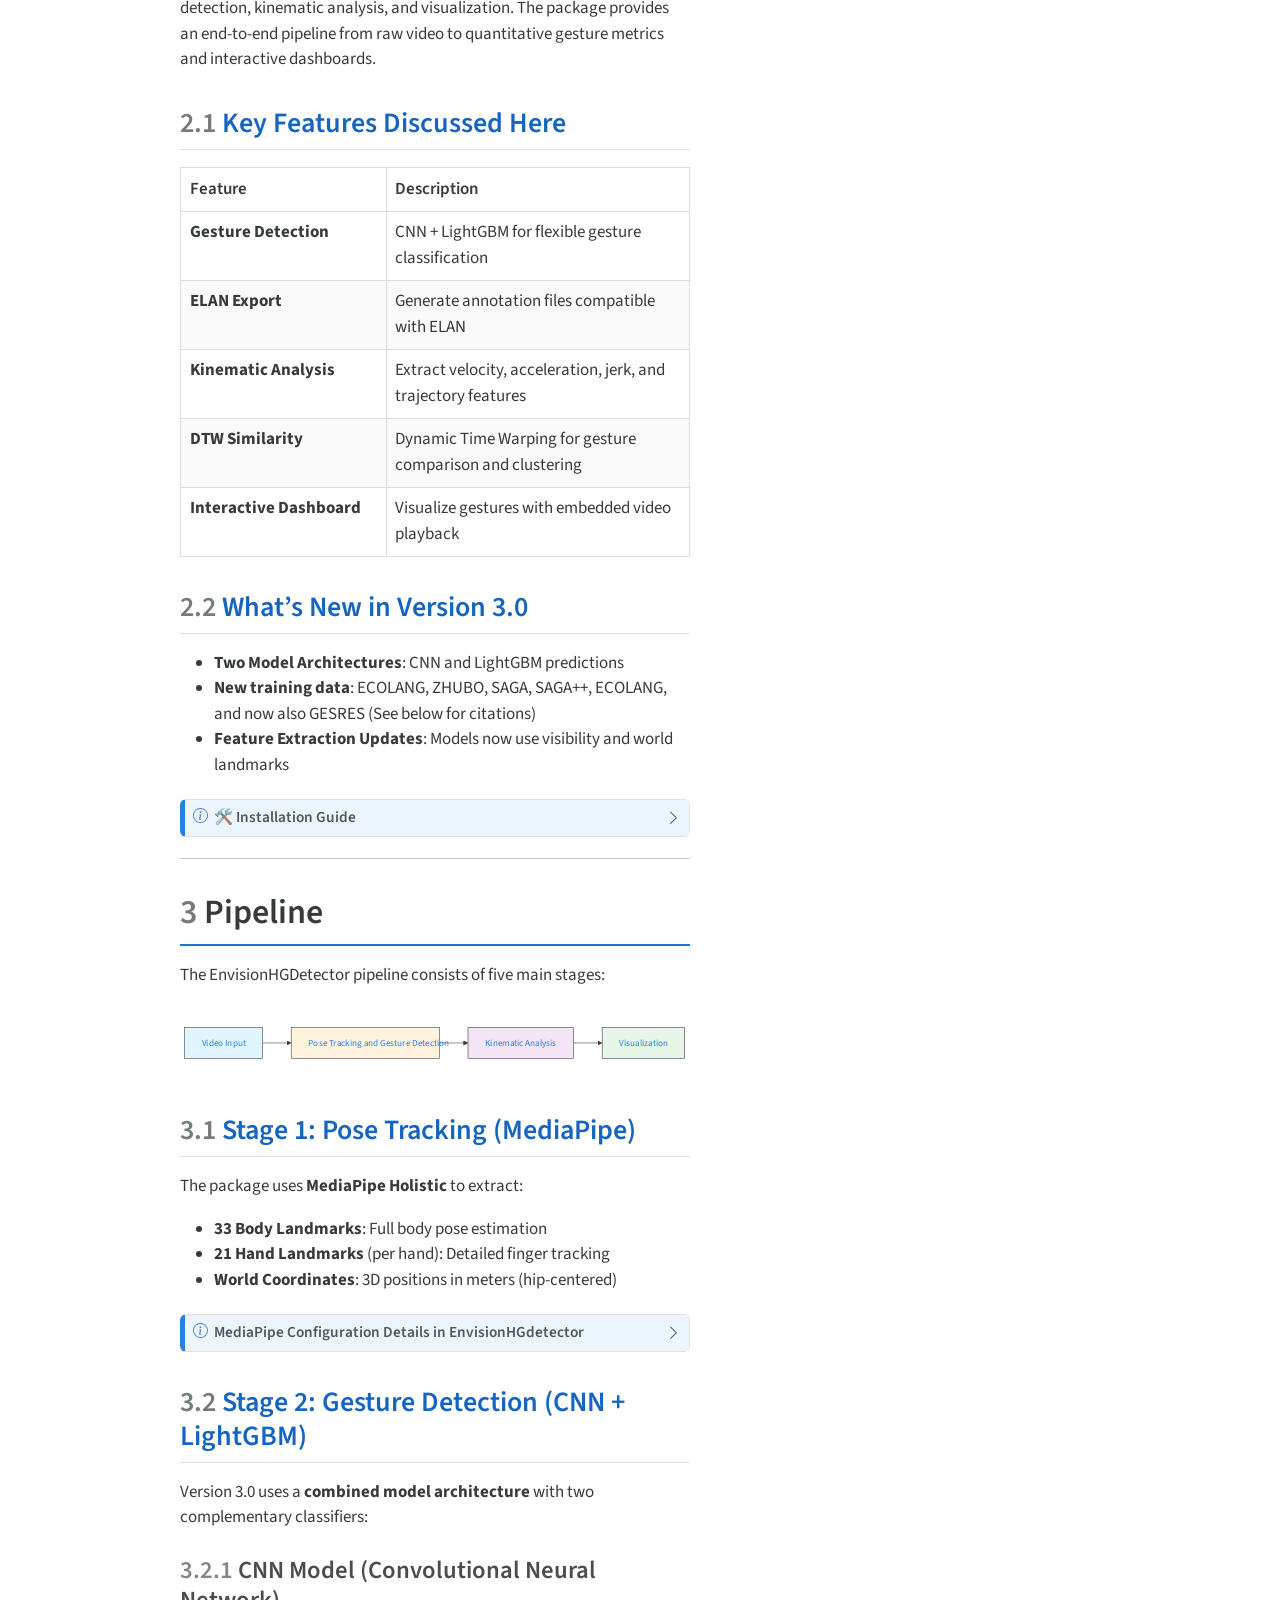
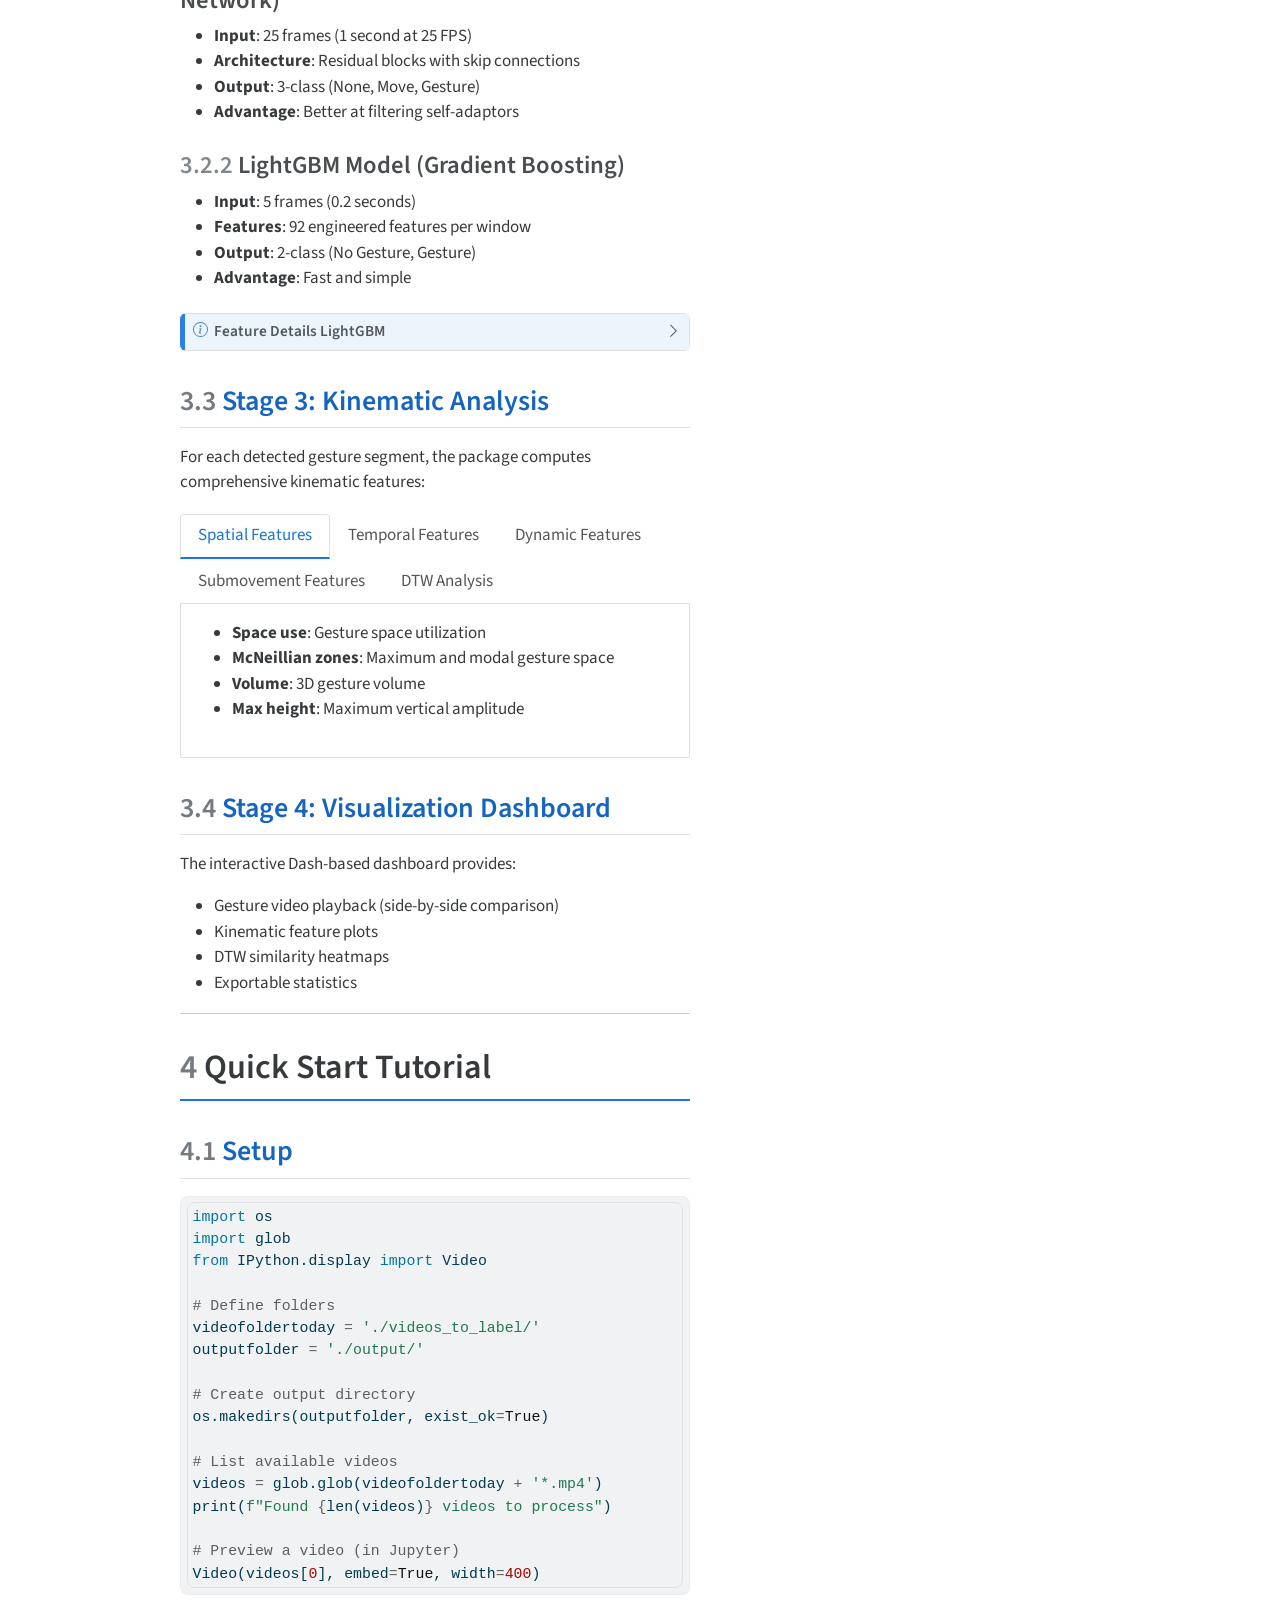
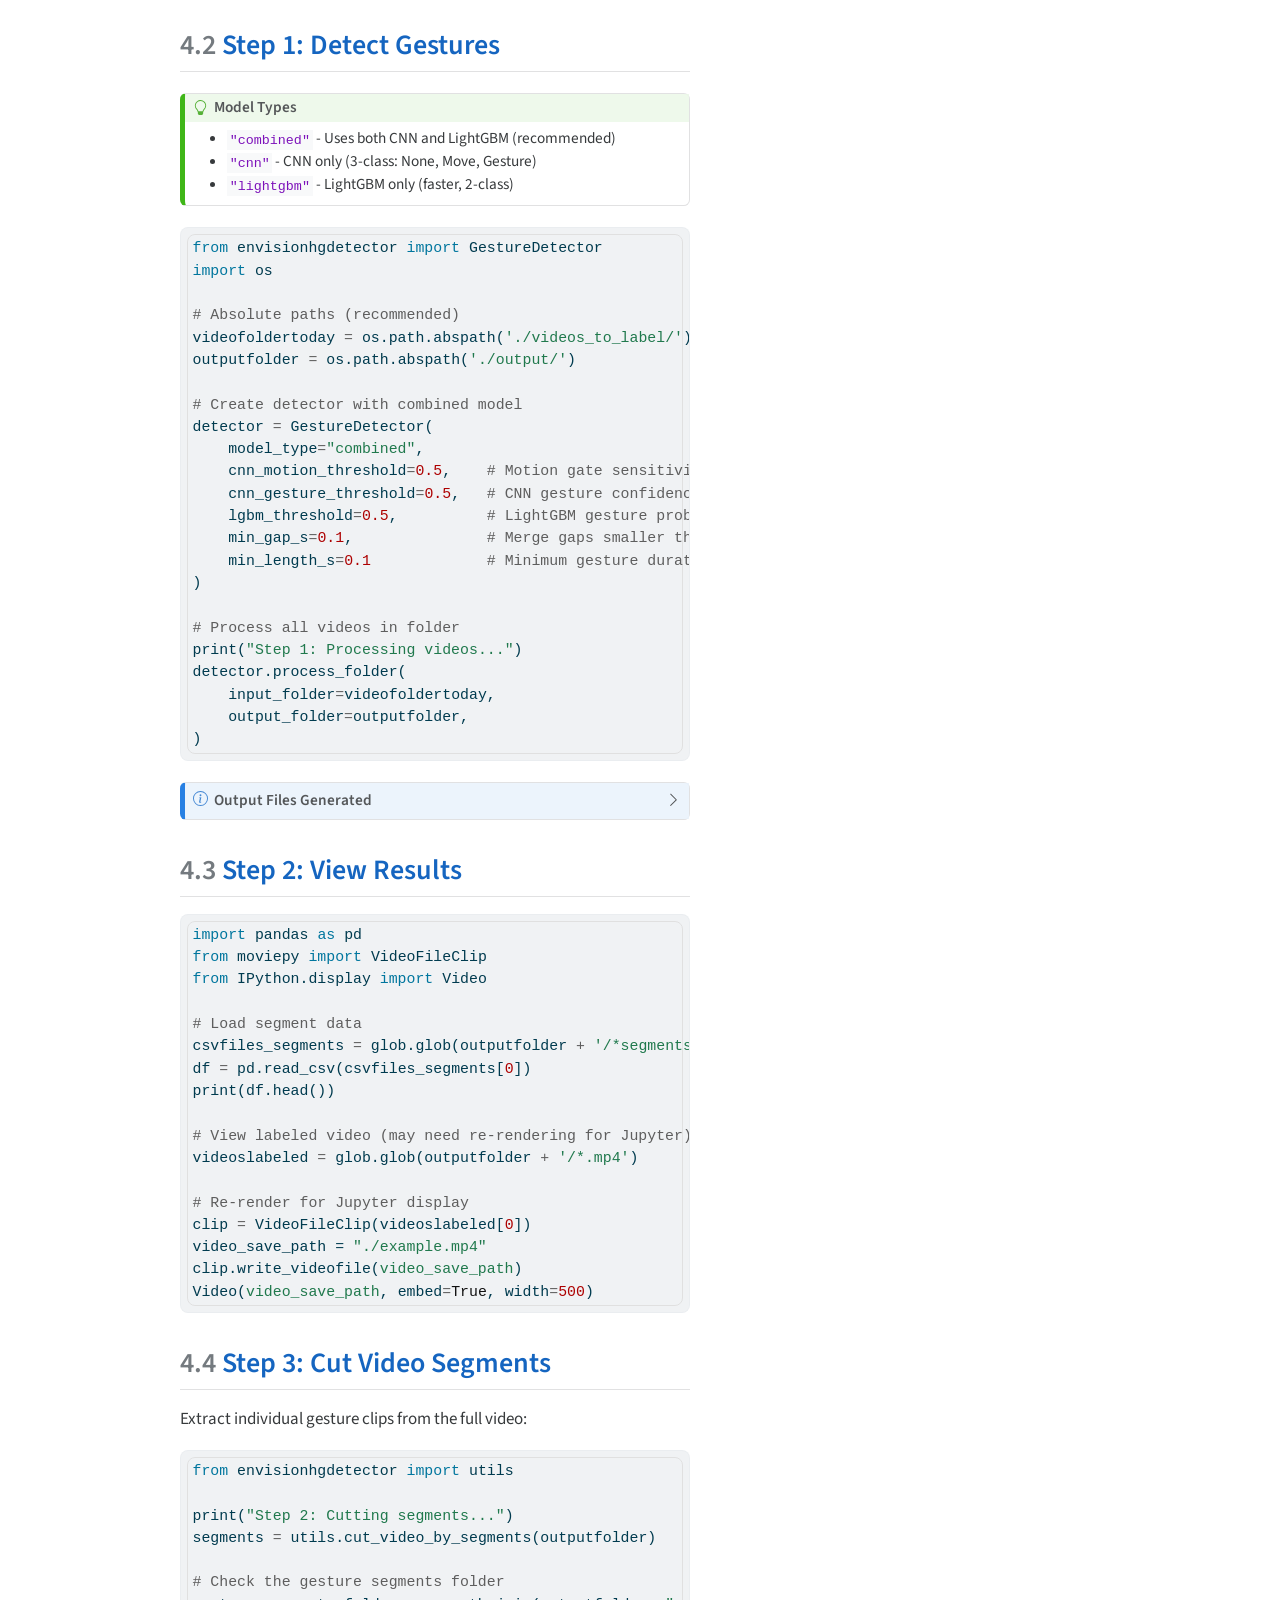
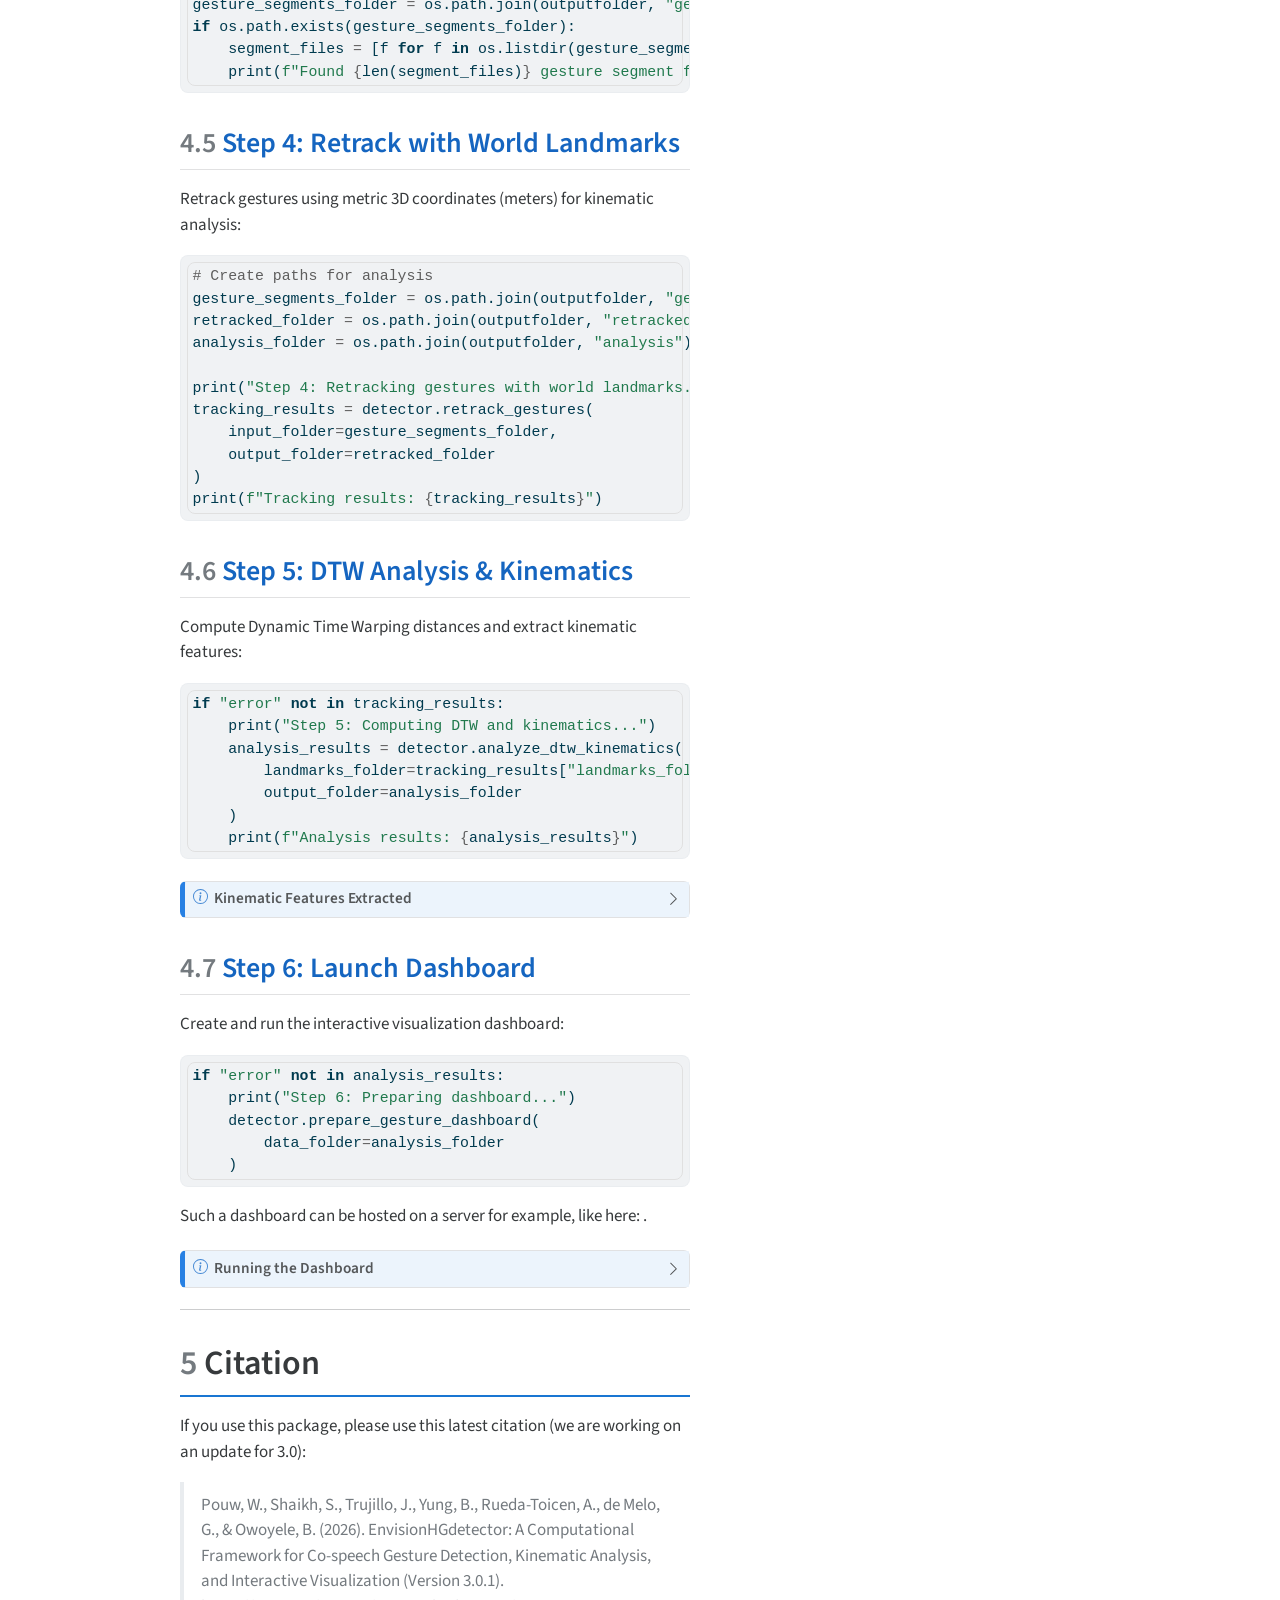
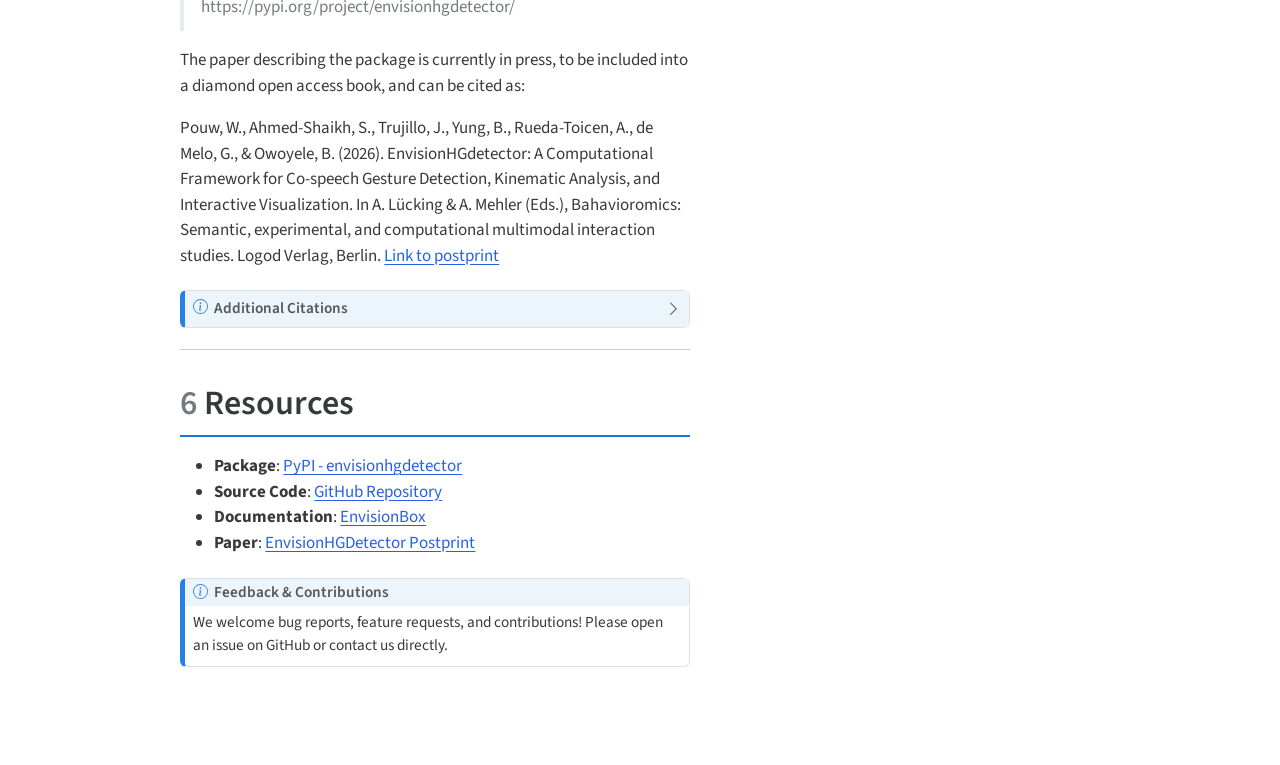
==== commit 5beb8954: "Merge 6816a9b4c803f04c70d2c83be942683d61dee2fe into 74815dd3baaf80bed74c34a575dd9557d1321f9b" ====
--- a/docs/index.html
+++ b/docs/index.html
@@ -732,8 +732,9 @@
 <span id="cb14-12"><a href="file:///D:/Research_projects/usingenvisionhgdetector/UsingEnvisionHGdetector_3_0.html#cb14-12" aria-hidden="true" tabindex="-1"></a></span>
 <span id="cb14-13"><a href="file:///D:/Research_projects/usingenvisionhgdetector/UsingEnvisionHGdetector_3_0.html#cb14-13" aria-hidden="true" tabindex="-1"></a><span class="co"># Re-render for Jupyter display</span></span>
 <span id="cb14-14"><a href="file:///D:/Research_projects/usingenvisionhgdetector/UsingEnvisionHGdetector_3_0.html#cb14-14" aria-hidden="true" tabindex="-1"></a>clip <span class="op">=</span> VideoFileClip(videoslabeled[<span class="dv">0</span>])</span>
-<span id="cb14-15"><a href="file:///D:/Research_projects/usingenvisionhgdetector/UsingEnvisionHGdetector_3_0.html#cb14-15" aria-hidden="true" tabindex="-1"></a>clip.write_videofile(<span class="st">"./temp/example_labeled.mp4"</span>)</span>
-<span id="cb14-16"><a href="file:///D:/Research_projects/usingenvisionhgdetector/UsingEnvisionHGdetector_3_0.html#cb14-16" aria-hidden="true" tabindex="-1"></a>Video(<span class="st">"./temp/example_labeled.mp4"</span>, embed<span class="op">=</span><span class="va">True</span>, width<span class="op">=</span><span class="dv">500</span>)</span></code><button title="Copy to Clipboard" class="code-copy-button"><i class="bi"></i></button></pre></div>
+<span id="cb14-15"><a href="file:///D:/Research_projects/usingenvisionhgdetector/UsingEnvisionHGdetector_3_0.html#cb14-15" aria-hidden="true" tabindex="-1"></a>video_save_path = <span class="st">"./example.mp4"</span></span>
+<span id="cb14-16"><a href="file:///D:/Research_projects/usingenvisionhgdetector/UsingEnvisionHGdetector_3_0.html#cb14-16" aria-hidden="true" tabindex="-1"></a>clip.write_videofile(<span class="st">video_save_path</span>)</span>
+<span id="cb14-17"><a href="file:///D:/Research_projects/usingenvisionhgdetector/UsingEnvisionHGdetector_3_0.html#cb14-17" aria-hidden="true" tabindex="-1"></a>Video(<span class="st">video_save_path</span>, embed<span class="op">=</span><span class="va">True</span>, width<span class="op">=</span><span class="dv">500</span>)</span></code><button title="Copy to Clipboard" class="code-copy-button"><i class="bi"></i></button></pre></div>
 </div>
 </section>
 <section id="step-3-cut-video-segments" class="level2" data-number="4.4">
